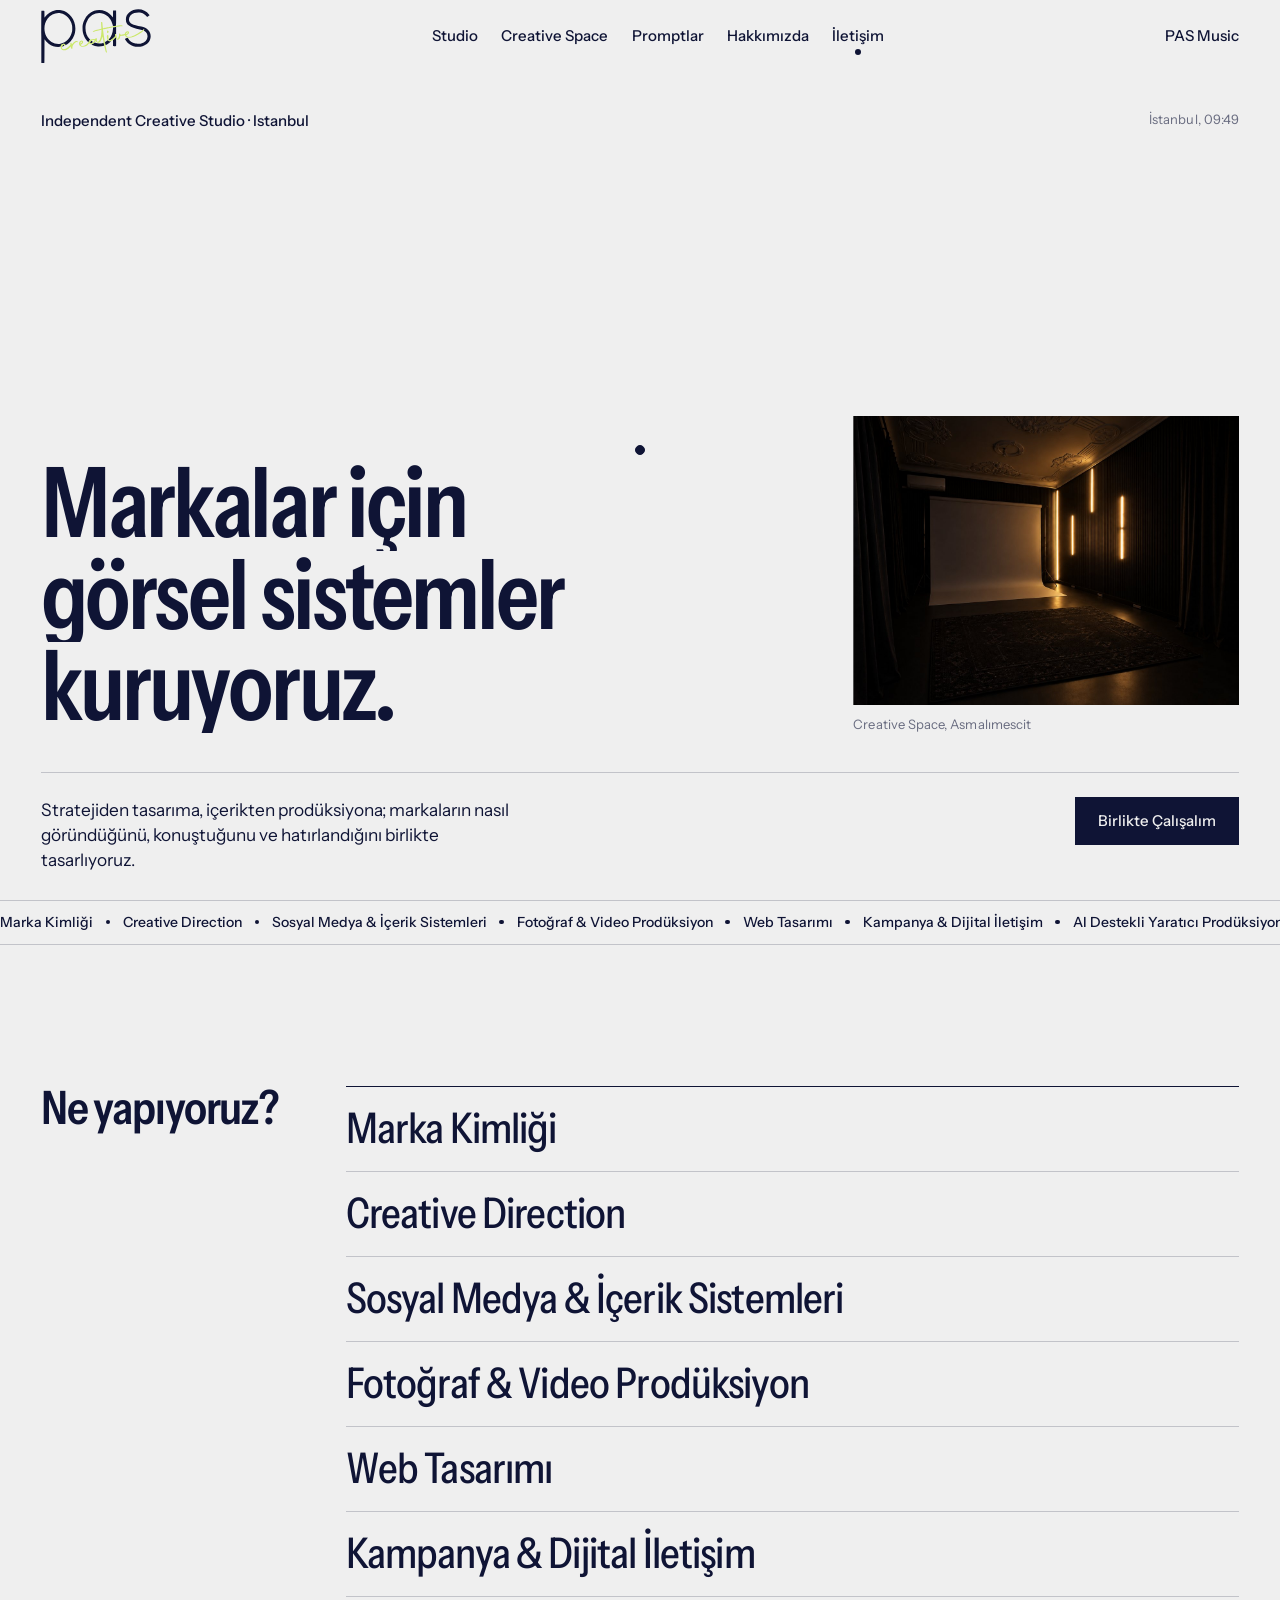
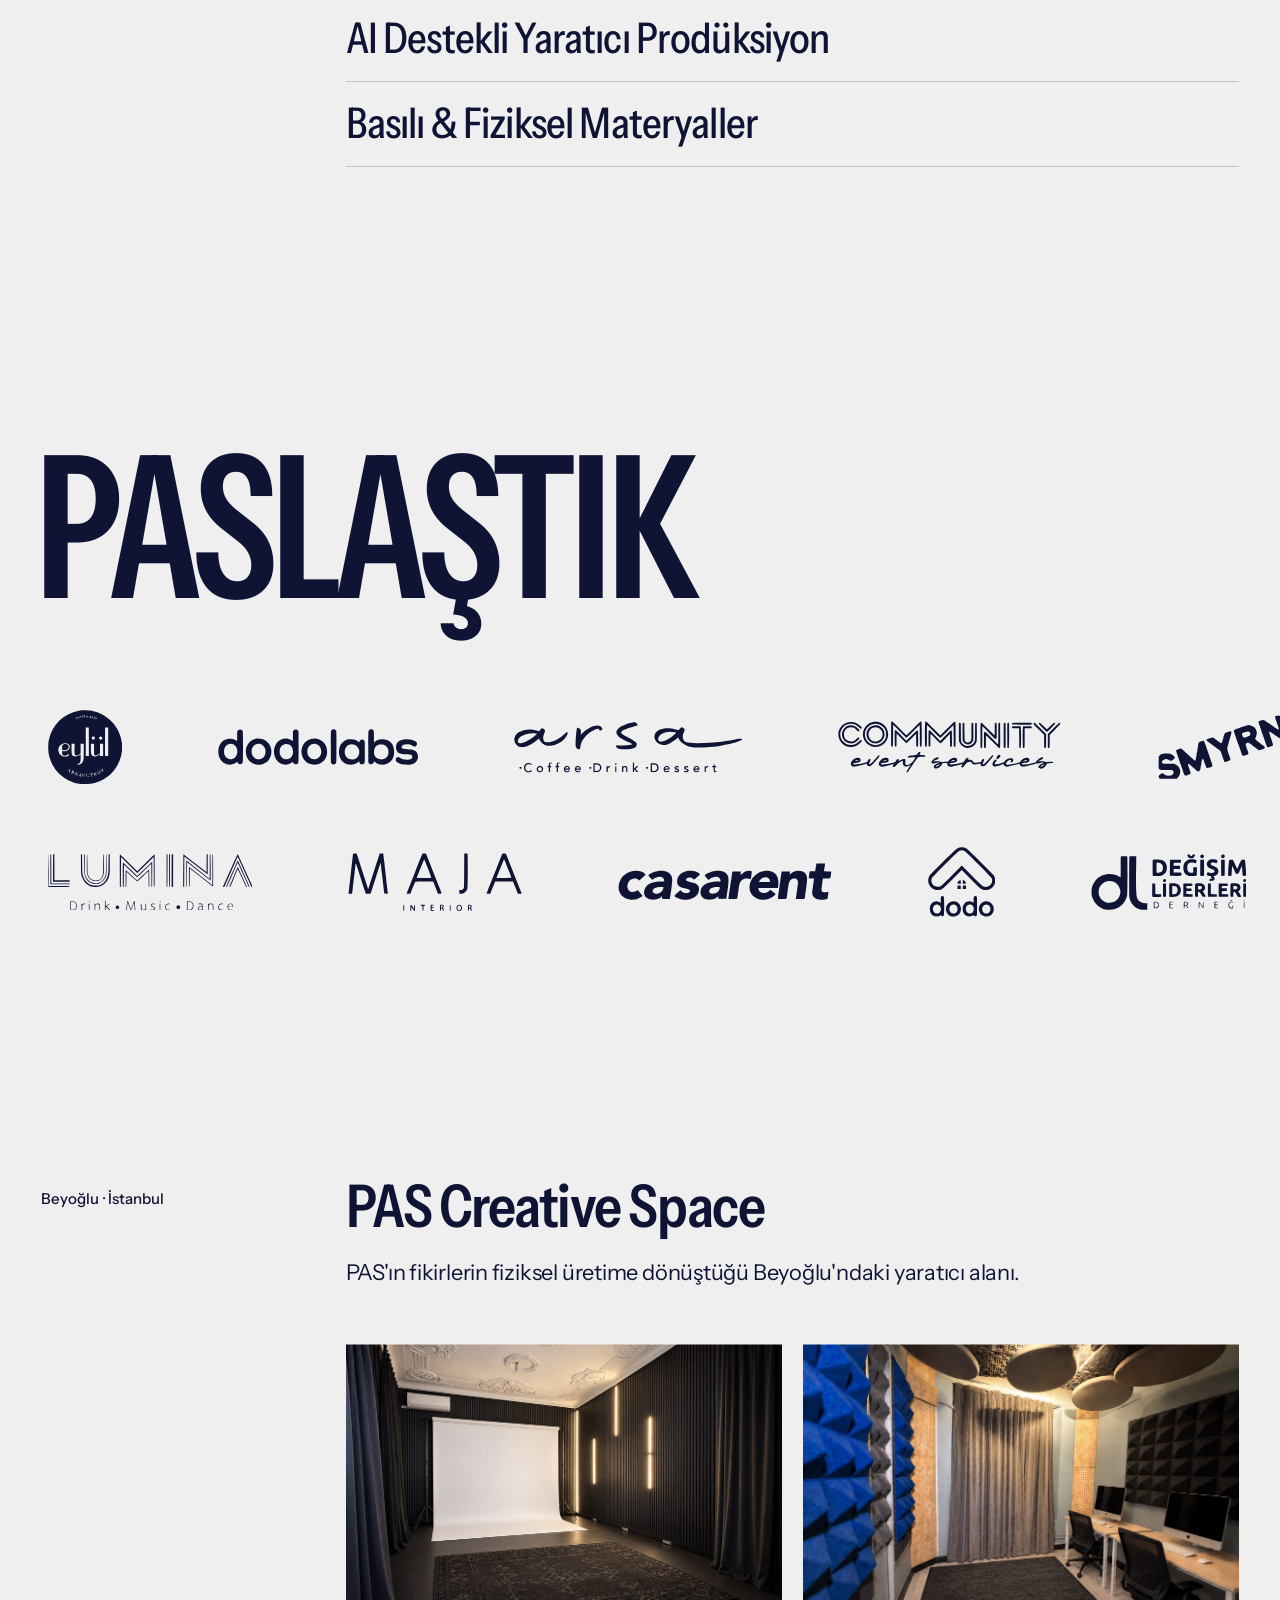
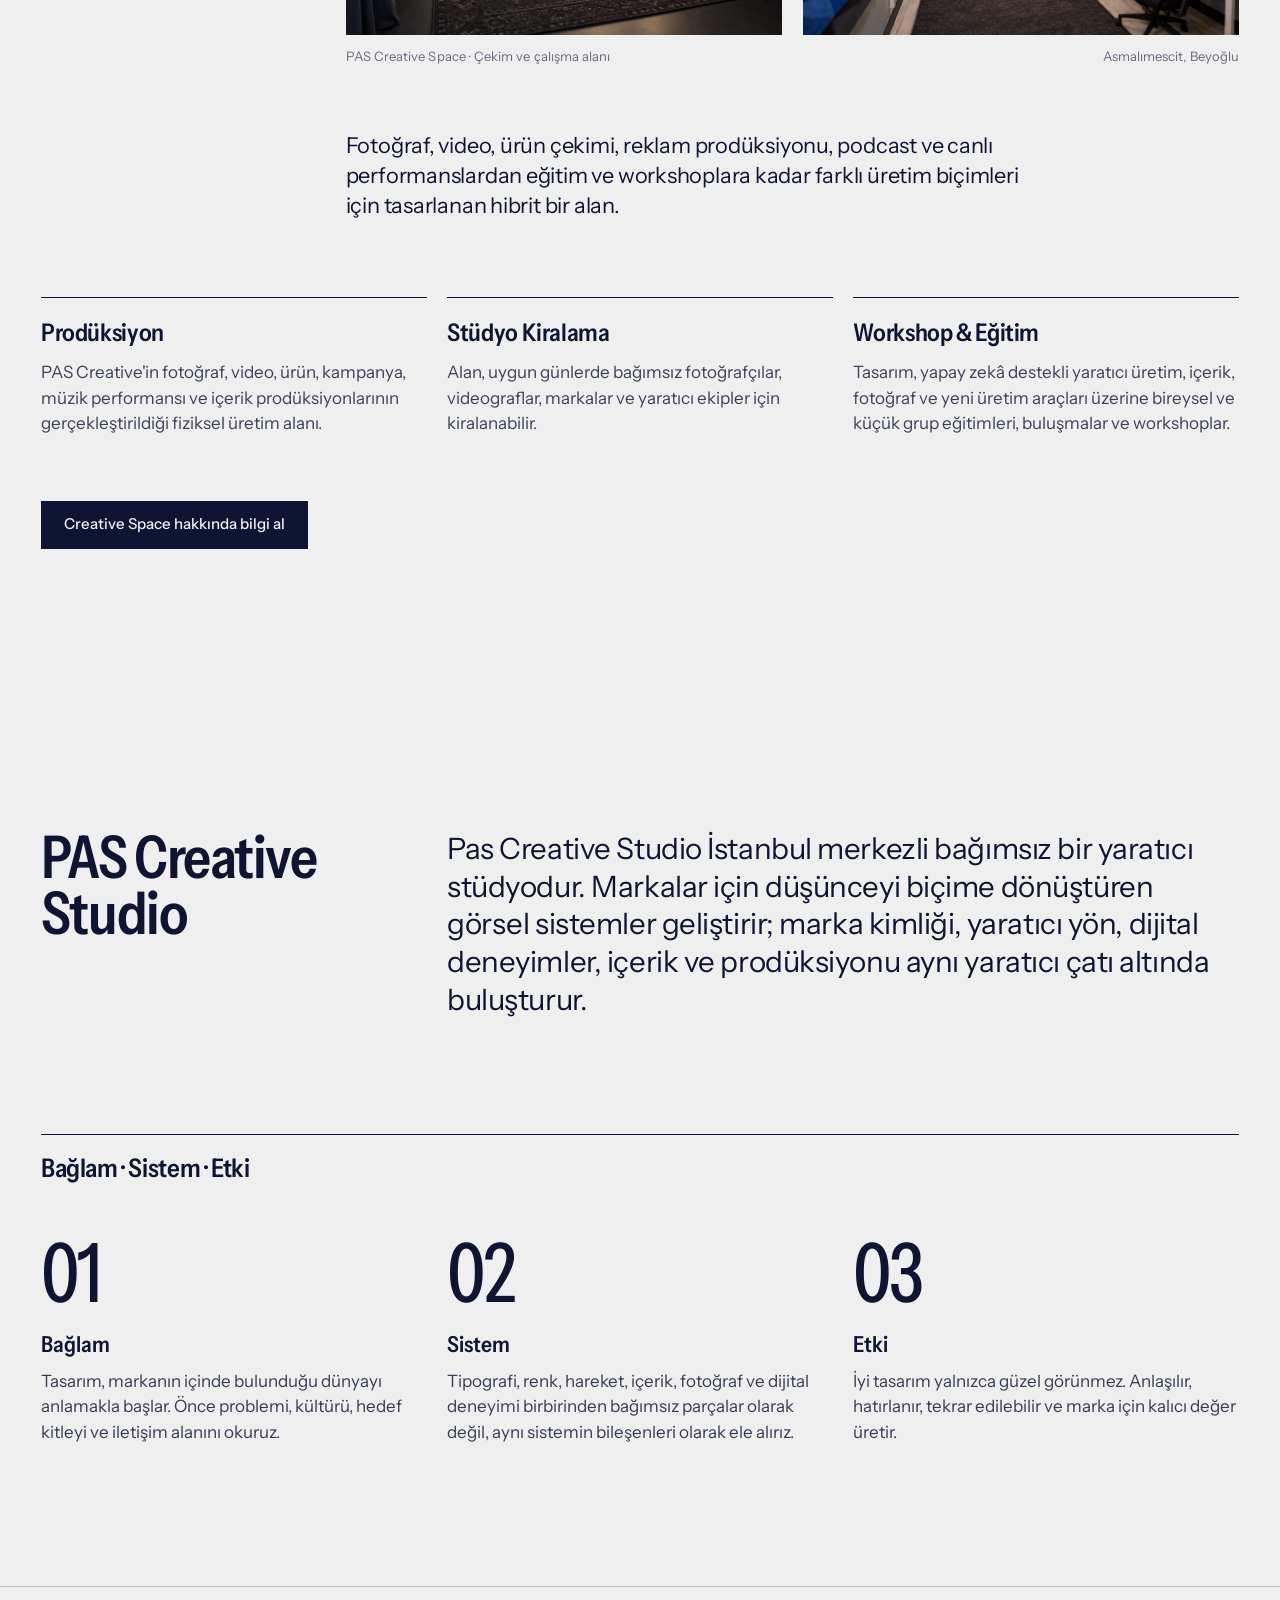
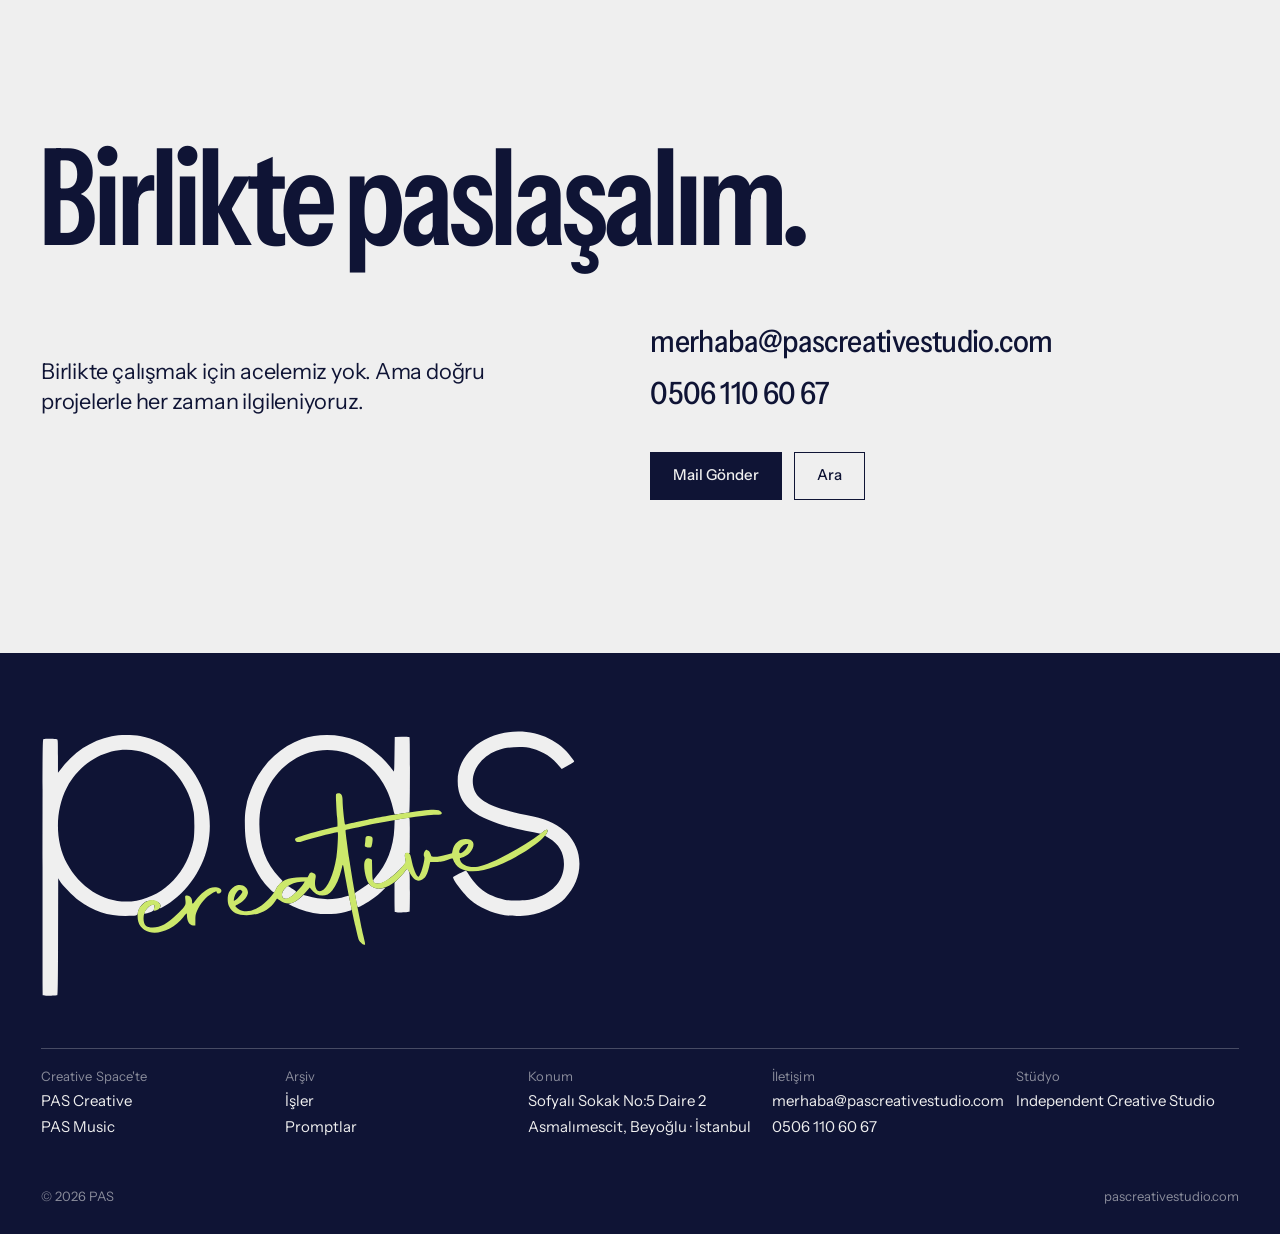
==== creative/index.html @ 27281237 "Add files via upload" ====
<!DOCTYPE html>
<html lang="tr">
<head>
<meta charset="utf-8">
<meta name="viewport" content="width=device-width, initial-scale=1, viewport-fit=cover">
<title>PAS Creative Studio — Tasarım ve Prodüksiyon | Beyoğlu</title>
<meta name="description" content="Beyoğlu, İstanbul’da bağımsız yaratıcı stüdyo. Marka kimliği, web tasarımı, sosyal medya, fotoğraf-video ve AI destekli yaratıcı prodüksiyon.">
<meta name="robots" content="index, follow, max-image-preview:large">
<link rel="canonical" href="https://pascreativestudio.com/creative/">
<meta property="og:type" content="website">
<meta property="og:site_name" content="PAS Creative Studio">
<meta property="og:locale" content="tr_TR">
<meta property="og:title" content="PAS Creative Studio — Tasarım ve Prodüksiyon | Beyoğlu">
<meta property="og:description" content="Beyoğlu, İstanbul’da bağımsız yaratıcı stüdyo. Marka kimliği, web tasarımı, sosyal medya, fotoğraf-video ve AI destekli yaratıcı prodüksiyon.">
<meta property="og:url" content="https://pascreativestudio.com/creative/">
<meta property="og:image" content="https://pascreativestudio.com/assets/link-preview.jpg">
<meta property="og:image:width" content="1200">
<meta property="og:image:height" content="630">
<meta name="twitter:card" content="summary_large_image">
<meta name="twitter:title" content="PAS Creative Studio — Tasarım ve Prodüksiyon | Beyoğlu">
<meta name="twitter:description" content="Beyoğlu, İstanbul’da bağımsız yaratıcı stüdyo. Marka kimliği, web tasarımı, sosyal medya, fotoğraf-video ve AI destekli yaratıcı prodüksiyon.">
<meta name="twitter:image" content="https://pascreativestudio.com/assets/link-preview.jpg">
<meta name="theme-color" content="#efefef">

<link rel="preconnect" href="https://fonts.googleapis.com">
<link rel="preconnect" href="https://fonts.gstatic.com" crossorigin>

<link href="https://fonts.googleapis.com/css2?family=Instrument+Sans:ital,wdth,wght@0,75..100,400..700;1,75..100,400..700&display=swap" rel="stylesheet">
<style>
/* Static SEO pages: existing visual tokens and components */
.seo-breadcrumb{display:flex;gap:.65em;flex-wrap:wrap;font-size:13px;margin-bottom:28px;opacity:.72}
.seo-detail{padding-block:clamp(48px,7vw,100px)}
.seo-detail h1{font-size:clamp(38px,6vw,88px);line-height:1.03;letter-spacing:-.035em;max-width:18ch;font-weight:600}
.seo-detail .lead{max-width:64ch;margin-top:28px}
.seo-copy{max-width:850px;margin:44px 0}.seo-copy h2{font-size:clamp(25px,3vw,40px);line-height:1.15;margin:34px 0 16px}.seo-copy p{margin:14px 0}
.seo-links{display:flex;gap:16px;flex-wrap:wrap;margin-top:30px}.seo-links a{text-decoration:underline;text-underline-offset:5px}
.seo-photo{width:100%;max-height:640px;object-fit:cover;margin:36px 0}
.seo-faq details{border-bottom:1px solid var(--rule);padding:18px 0}.seo-faq summary{cursor:pointer;font-weight:500}
.seo-services a{display:block}.seo-detail address{font-style:normal;margin:20px 0}

:root{
  --bg:#efefef; --ink:#0f1435; --lime:#cce86b; --pink:#f2c4cd;
  --grey:#dcdcdc; --rule:rgba(15,20,53,.2); --muted:rgba(15,20,53,.6);
  --wine:#33000d; --gold:#c6b14b; --ivory:#f3ede3;
  --m:clamp(16px,3.2vw,44px); --gut:clamp(12px,1.6vw,24px);
  --ease:cubic-bezier(.7,0,.2,1); --ease-out:cubic-bezier(.2,.7,.1,1);
  --f:"Instrument Sans","Helvetica Neue",Helvetica,Arial,sans-serif;
  --head:72px;
}
*,*::before,*::after{box-sizing:border-box}
html{-webkit-text-size-adjust:100%;text-size-adjust:100%}
body{margin:0;background:var(--bg);color:var(--ink);font-family:var(--f);font-size:17px;line-height:1.5;
  font-feature-settings:"ss01","tnum" 0;-webkit-font-smoothing:antialiased;overflow-x:hidden}
img{display:block;max-width:100%}
a{color:inherit;text-decoration:none}
button{font:inherit;color:inherit;background:none;border:0;padding:0;cursor:pointer}
h1,h2,h3,p,ul,ol,figure{margin:0;padding:0}
ul,ol{list-style:none}
[hidden]{display:none!important}
:focus-visible{outline:2px solid var(--ink);outline-offset:3px}
.on-ink :focus-visible,.foot :focus-visible{outline-color:var(--lime)}
.music :focus-visible{outline-color:var(--gold)}
.sr{position:absolute!important;width:1px;height:1px;overflow:hidden;clip:rect(0 0 0 0);white-space:nowrap}
.tnum{font-variant-numeric:tabular-nums}

/* type */
.wordmark{font-weight:700;font-stretch:88%;letter-spacing:-.035em;line-height:1}
.meta{font-size:13px;line-height:1.4;color:var(--muted);letter-spacing:.005em}
.h2{font-size:clamp(34px,4.6vw,68px);font-weight:600;font-stretch:84%;letter-spacing:-.025em;line-height:.95}
.lead{font-size:clamp(19px,1.7vw,24px);line-height:1.38;letter-spacing:-.01em;max-width:34em}
.btn{display:inline-flex;align-items:center;gap:.6em;min-height:48px;padding:0 22px;border:1px solid var(--ink);
  font-size:15px;font-weight:500;transition:background .35s var(--ease-out),color .35s var(--ease-out)}
.btn:hover{background:var(--ink);color:var(--bg)}
.btn--solid{background:var(--ink);color:var(--bg)}
.btn--solid:hover{background:var(--lime);color:var(--ink);border-color:var(--lime)}
.link{background:linear-gradient(currentColor,currentColor) 0 100%/0 1px no-repeat;transition:background-size .45s var(--ease-out)}
.link:hover{background-size:100% 1px}
.dot{display:inline-block;width:.34em;height:.34em;border-radius:50%;background:currentColor;vertical-align:.18em;margin:0 .9em}

.wrap{padding-inline:var(--m)}
.g{display:grid;grid-template-columns:repeat(12,minmax(0,1fr));column-gap:var(--gut)}

/* cursor */
#cursor{position:fixed;left:0;top:0;width:10px;height:10px;margin:-5px 0 0 -5px;border-radius:50%;color:var(--ink);background:currentColor;border:1.5px solid currentColor;
  pointer-events:none;z-index:300;transition:width .3s var(--ease-out),height .3s var(--ease-out),margin .3s var(--ease-out),opacity .3s,background-color .3s,color .3s;opacity:0}
#cursor.is-light{color:var(--lime)}
#cursor.is-gold{color:var(--gold)}
html.has-cursor, html.has-cursor a, html.has-cursor button{cursor:none}
html.has-cursor #cursor{opacity:1}
#cursor.is-big{width:52px;height:52px;margin:-26px 0 0 -26px;background:transparent}

/* wipe */
#wipe{position:fixed;inset:0;z-index:200;pointer-events:none;clip-path:inset(100% 0 0 0);display:grid;place-items:center;background:var(--ink);color:var(--bg)}
#wipe span{font-size:clamp(48px,9vw,140px)}

/* ============ ENTRY ============ */
#v-entry{display:none}
html.at-entry #v-entry{display:flex}
html.at-entry body{overflow:hidden}
.entry{position:fixed;inset:0;z-index:100;height:100vh;height:100svh;flex-direction:column;overflow:hidden;background:var(--bg)}
.entry-top{display:grid;grid-template-columns:1fr auto;align-items:end;padding:22px var(--m) 20px;border-bottom:1px solid var(--rule)}
.entry-top .wordmark{font-size:clamp(40px,5.4vw,84px)}
.entry-q{font-size:15px;font-weight:500;padding-bottom:.35em}
.entry-meta{justify-self:end;text-align:right;padding-bottom:.35em}
.split{flex:1;display:flex;min-height:0}
.half{position:relative;flex:1 1 0;min-width:0;overflow:hidden;display:flex;align-items:flex-end;
  transition:flex-grow .8s var(--ease),color .5s var(--ease-out)}
.half + .half{border-left:1px solid var(--rule)}
.half-bg{position:absolute;inset:0;opacity:0;transition:opacity .6s var(--ease-out)}
.half--creative .half-bg{background:
  repeating-linear-gradient(90deg,rgba(15,20,53,.12) 0 1px,transparent 1px calc(100%/6)),
  repeating-linear-gradient(0deg,rgba(15,20,53,.12) 0 1px,transparent 1px 96px),var(--lime)}
.half--music .half-bg{background:var(--wine)}
.half-inner{position:relative;padding:0 var(--m) clamp(24px,4vh,48px);display:grid;gap:14px;width:100%}
.half-label{font-size:clamp(46px,8.6vw,156px);font-weight:600;font-stretch:75%;letter-spacing:-.03em;line-height:.86;
  transition:font-stretch .8s var(--ease),letter-spacing .8s var(--ease),transform .8s var(--ease);transform-origin:0 100%;white-space:nowrap}
.half-label small{display:block;font-size:.42em;font-weight:700;font-stretch:88%;letter-spacing:-.03em;margin-bottom:.12em}
.half-desc{font-size:15px}
.half-act{display:inline-flex;align-items:center;gap:10px;font-size:15px;font-weight:500;margin-top:6px}
.half-act i{display:inline-block;width:28px;height:1px;background:currentColor;transition:width .6s var(--ease)}
.split[data-hover="creative"] .half--creative,.split[data-hover="music"] .half--music{flex-grow:1.45}
.split[data-hover] .half .half-bg{opacity:0}
.split[data-hover="creative"] .half--creative .half-bg,.split[data-hover="music"] .half--music .half-bg{opacity:1}
.split[data-hover="music"] .half--music{color:var(--ivory)}
.split[data-hover="creative"] .half--creative .half-label,.split[data-hover="music"] .half--music .half-label{font-stretch:100%;letter-spacing:-.04em}
.split[data-hover="creative"] .half--music,.split[data-hover="music"] .half--creative{color:rgba(15,20,53,.4)}
.split[data-hover="creative"] .half--music .half-label,.split[data-hover="music"] .half--creative .half-label{transform:scale(.78)}
.split[data-hover] .half:is(:hover,:focus-visible) .half-act i{width:64px}
.split[data-chosen="creative"] .half--creative,.split[data-chosen="music"] .half--music{flex-grow:40}
.split[data-chosen] .half-inner{opacity:0;transition:opacity .3s}
.split[data-chosen="creative"] .half--creative .half-bg,.split[data-chosen="music"] .half--music .half-bg{opacity:1}

/* sound lines (shared) */
.lines{position:absolute;left:0;right:0;bottom:0;height:72%;display:flex;justify-content:space-between;align-items:flex-end;padding:0 var(--m);pointer-events:none}
.lines b{flex:0 0 2px;height:100%;display:flex;align-items:flex-end;transition:height .9s var(--ease-out)}
.lines b i{display:block;width:100%;height:100%;transform-origin:50% 100%;
  background:linear-gradient(to top,rgba(243,237,227,0),rgba(243,237,227,.42) 30%,rgba(243,237,227,.1));
  animation:eq var(--d,2.4s) ease-in-out var(--dl,0s) infinite alternate;transform:scaleY(var(--a,.2))}
.lines b.l i{background:linear-gradient(to top,rgba(198,177,75,0),rgba(198,177,75,.95) 30%,rgba(198,177,75,.18))}
@keyframes eq{from{transform:scaleY(var(--a,.2))}to{transform:scaleY(var(--b,.6))}}

/* ============ MUSIC ============ */
.music{--m-rule:rgba(243,237,227,.16);--m-mute:rgba(243,237,227,.64);
  background:var(--wine);color:var(--ivory);position:relative;display:block}
.music .meta{color:var(--m-mute)}
.music .btn{border-color:rgba(243,237,227,.45)}
.music .btn:hover{background:var(--ivory);color:var(--wine);border-color:var(--ivory)}
.music .btn--solid{background:var(--gold);color:var(--wine);border-color:var(--gold)}
.music .btn--solid:hover{background:var(--ivory);border-color:var(--ivory)}
.m-sec{padding-inline:var(--m);padding-block:clamp(72px,9vw,140px)}
.m-sec + .m-sec{padding-top:0}
.m-lab{font-size:13px;font-weight:500;color:var(--gold);letter-spacing:.02em}
.m-h2{font-size:clamp(32px,4.4vw,64px);font-weight:600;font-stretch:84%;letter-spacing:-.025em;line-height:.98}

/* music header */
.m-head{position:sticky;top:0;z-index:40;display:flex;align-items:center;justify-content:space-between;gap:20px;
  padding:16px var(--m);background:var(--wine);border-bottom:1px solid var(--m-rule)}
.m-brand{display:flex;align-items:baseline;gap:10px}
.m-brand .wordmark{font-size:28px}
.m-brand span{font-size:13px;color:var(--gold)}
.m-nav{display:flex;align-items:center;gap:clamp(14px,1.8vw,28px);font-size:15px;font-weight:500;flex-wrap:wrap;justify-content:flex-end}
.m-nav .sep{width:1px;height:16px;background:var(--m-rule)}

/* hero */
.m-hero{position:relative;min-height:calc(100svh - 61px);display:flex;flex-direction:column;justify-content:flex-end;
  overflow:hidden;padding:clamp(48px,9vw,120px) var(--m) clamp(36px,5vh,60px)}
.m-hero > *:not(.lines){position:relative;z-index:2}
.m-hero .lines{height:70%;z-index:1;opacity:.85;
  -webkit-mask-image:linear-gradient(to top,#000 0 34%,rgba(0,0,0,.45) 62%,transparent 92%);
  mask-image:linear-gradient(to top,#000 0 34%,rgba(0,0,0,.45) 62%,transparent 92%)}
.m-hero-top{display:flex;justify-content:space-between;gap:20px;margin-bottom:auto}
.m-hero h1{font-size:clamp(50px,9.4vw,168px);font-weight:600;font-stretch:76%;letter-spacing:-.035em;line-height:.86;
  margin-block:clamp(28px,6vh,72px) 22px}
.m-hero h1 em{font-style:normal;display:block}
.m-hero .lead{max-width:24em}
.m-hero-act{display:flex;flex-wrap:wrap;gap:12px;margin-top:clamp(24px,3vw,36px)}

/* intro */
.m-intro{display:grid;grid-template-columns:repeat(12,minmax(0,1fr));column-gap:var(--gut);row-gap:20px;align-items:start}
.m-intro .m-h2{grid-column:1/5}
.m-intro p{grid-column:5/12;font-size:clamp(19px,1.8vw,26px);line-height:1.36;letter-spacing:-.012em}

/* services */
.m-svc-head{display:flex;justify-content:space-between;align-items:baseline;gap:20px;
  border-bottom:1px solid var(--gold);padding-bottom:14px}
.m-svc{margin-top:4px}
.m-svc li{border-bottom:1px solid var(--m-rule);position:relative;overflow:hidden}
.m-svc li span{display:block;padding:clamp(12px,1.4vw,20px) 0;font-size:clamp(24px,3.1vw,46px);font-weight:500;
  font-stretch:84%;letter-spacing:-.02em;line-height:1.08;transition:transform .55s var(--ease),color .3s}
.m-svc li::before{content:"";position:absolute;inset:0;background:var(--gold);transform:scaleX(0);transform-origin:0 50%;
  transition:transform .55s var(--ease)}
.m-svc li:hover::before{transform:scaleX(1)}
.m-svc li:hover span{transform:translateX(clamp(12px,2vw,30px));color:var(--wine)}
.m-svc-note{margin-top:26px;max-width:40em;color:var(--m-mute)}

/* studio image */
.m-fig{margin:0;padding-inline:var(--m)}
.m-fig img{width:100%;aspect-ratio:16/7;object-fit:cover;object-position:50% 52%}
.m-fig figcaption{display:flex;justify-content:space-between;gap:20px;margin-top:12px}

/* equipment */
.m-eq-head{display:grid;grid-template-columns:repeat(12,minmax(0,1fr));column-gap:var(--gut);row-gap:14px;
  align-items:end;margin-bottom:clamp(32px,4vw,56px)}
.m-eq-head .m-h2{grid-column:1/7}
.m-eq-head p{grid-column:8/13;color:var(--m-mute)}
.m-eq{column-count:3;column-gap:clamp(26px,3vw,48px)}
.m-eq > div{display:inline-block;width:100%;break-inside:avoid;-webkit-column-break-inside:avoid;
  border-top:1px solid var(--gold);padding-top:12px;margin-bottom:clamp(28px,3.2vw,48px)}
.m-eq h3{font-size:13px;font-weight:600;color:var(--gold);letter-spacing:.08em;margin-bottom:6px}
.m-eq li{padding:8px 0;border-bottom:1px solid var(--m-rule);font-size:16px;line-height:1.3}
.m-eq li:last-child{border-bottom:0}
.m-eq li.sub{padding-left:16px;font-size:15px;color:var(--m-mute)}

/* contact */
.m-ct{border-top:1px solid var(--m-rule)}
.m-ct h2{font-size:clamp(38px,6.6vw,110px);font-weight:600;font-stretch:76%;letter-spacing:-.04em;line-height:.9;max-width:14em}
.m-ct-grid{display:grid;grid-template-columns:repeat(12,minmax(0,1fr));column-gap:var(--gut);row-gap:28px;
  margin-top:clamp(36px,4.5vw,64px);align-items:start}
.m-ct-lines{grid-column:1/7;display:grid;gap:8px;justify-items:start}
.m-ct-lines a{font-size:clamp(20px,2.2vw,32px);font-weight:500;font-stretch:88%;letter-spacing:-.02em}
.m-ct-side{grid-column:8/13;display:grid;gap:10px;justify-items:start}
.m-ct-side address{font-style:normal;line-height:1.5}
.m-ct-side .m-ct-act{margin-top:16px}
.m-ct-act{display:flex;flex-wrap:wrap;gap:12px}

/* music footer */
.m-foot{padding:clamp(40px,5vw,72px) var(--m) 26px;border-top:1px solid var(--m-rule)}
.m-foot .wordmark{font-size:clamp(80px,18vw,320px);letter-spacing:-.05em;line-height:.8;margin-left:-.04em}
.m-foot .wordmark b{font-weight:inherit;color:var(--gold)}
.m-foot-grid{display:grid;grid-template-columns:repeat(4,minmax(0,1fr));gap:var(--gut);row-gap:26px;
  margin-top:clamp(32px,4vw,56px);border-top:1px solid var(--m-rule);padding-top:18px;font-size:15px}
.m-foot-grid > div{display:grid;gap:4px;justify-items:start;align-content:start}
.m-foot-bottom{margin-top:44px;display:flex;justify-content:space-between;gap:20px;font-size:13px;color:var(--m-mute)}

/* ============ CREATIVE ============ */
.head{position:fixed;top:0;left:0;right:0;z-index:50;height:var(--head);display:flex;align-items:center;justify-content:space-between;
  padding:0 var(--m);background:var(--bg);transition:box-shadow .3s}
.head.is-scrolled{box-shadow:0 1px 0 var(--rule)}
.head-brand{display:flex;align-items:center}
.brand-logo{display:block;width:clamp(92px,8.6vw,110px);height:auto}
.mnav .brand-logo,.foot .brand-logo{--l1:#efefef}
.nav{display:flex;gap:clamp(14px,1.8vw,30px);font-size:15px;font-weight:500}
.nav a{position:relative;padding:6px 0}
.nav a::after{content:"";position:absolute;left:50%;bottom:-2px;width:6px;height:6px;margin-left:-3px;border-radius:50%;background:var(--ink);transform:scale(0);transition:transform .35s var(--ease-out)}
.nav a.is-active::after{transform:scale(1)}
.head-side{display:flex;align-items:center;gap:22px;font-size:15px;font-weight:500}
.menu-btn{display:none;min-height:44px;padding:0 4px;font-size:15px;font-weight:500}
.mnav{position:fixed;inset:0;z-index:60;background:var(--ink);color:var(--bg);padding:18px var(--m) 32px;display:flex;flex-direction:column}
.mnav-top{display:flex;justify-content:space-between;align-items:center;min-height:44px}
.mnav ul{margin-top:auto;display:grid;gap:4px}
.mnav ul a{display:block;font-size:clamp(38px,11vw,64px);font-weight:600;font-stretch:80%;letter-spacing:-.03em;line-height:1.05;padding:4px 0}
.mnav .meta{color:rgba(239,239,239,.6);margin-top:28px}

section{scroll-margin-top:var(--head)}
.sec{padding-block:clamp(88px,11vw,176px)}
.sec-head{align-items:end;margin-bottom:clamp(40px,5vw,80px)}

/* hero */
.hero{min-height:100vh;min-height:100svh;padding-top:calc(var(--head) + clamp(20px,3vw,44px));display:flex;flex-direction:column}
.hero-top{align-items:start}
.hero-top .eyebrow{grid-column:1/7;font-size:15px;font-weight:500}
.hero-top .clock-wrap{grid-column:9/13;justify-self:end;text-align:right}
.hero-mid{flex:1;align-items:end;padding-block:clamp(40px,6vw,80px) clamp(28px,3vw,44px)}
.hero h1{grid-column:1/9;font-size:clamp(46px,7.6vw,138px);font-weight:600;font-stretch:78%;letter-spacing:-.03em;line-height:.9}
.h-line{display:block;overflow:hidden;padding-bottom:.04em}
.h-line > span{display:block;transform:translateY(105%);transition:transform 1.1s var(--ease-out)}
.hero.is-in .h-line > span{transform:none}
.hero.is-in .h-line:nth-child(2) > span{transition-delay:.09s}
.hero.is-in .h-line:nth-child(3) > span{transition-delay:.18s}
.hero-fig{grid-column:9/13;align-self:end}
.hero-fig .frame{overflow:hidden;clip-path:inset(0 0 100% 0);transition:clip-path 1.2s var(--ease) .3s}
.hero.is-in .hero-fig .frame{clip-path:inset(0)}
.hero-fig img{width:100%;height:auto;display:block}
.hero-fig img,.cs-grid img{pointer-events:none;-webkit-user-drag:none;user-select:none}
.hero-fig figcaption{margin-top:10px}
.hero-bottom{border-top:1px solid var(--rule);padding-block:24px 28px;align-items:start;row-gap:24px}
.hero-bottom p{grid-column:1/6;font-size:clamp(17px,1.35vw,20px);line-height:1.45;max-width:32em}
.hero-cta{grid-column:8/13;justify-self:end;display:flex;gap:12px;flex-wrap:wrap}
.ticker{border-top:1px solid var(--rule);border-bottom:1px solid var(--rule);overflow:hidden;white-space:nowrap;font-size:14px;font-weight:500;padding:11px 0}
.ticker-track{display:inline-flex;animation:tick 60s linear infinite}
.ticker-track span{padding-right:0}
@keyframes tick{to{transform:translateX(-50%)}}

/* studio / services */
.svc-list{grid-column:4/13;border-top:1px solid var(--ink)}
.svc-list li{position:relative;border-bottom:1px solid var(--rule);overflow:hidden}
.svc-list li span{position:relative;display:block;padding:clamp(14px,1.5vw,22px) 0;font-size:clamp(26px,3.3vw,50px);font-weight:500;font-stretch:84%;letter-spacing:-.02em;line-height:1.08;
  transition:transform .6s var(--ease)}
.svc-list li::before{content:"";position:absolute;inset:0;background:var(--lime);transform:scaleX(0);transform-origin:0 50%;transition:transform .6s var(--ease)}
.svc-list li:hover::before{transform:scaleX(1)}
.svc-list li:hover span{transform:translateX(clamp(12px,2vw,32px))}
.svc-aside{grid-column:1/4}
.svc-aside .h2{margin-bottom:18px;font-size:clamp(34px,3.6vw,56px);padding-right:1em}

/* works */
.works-grid{row-gap:clamp(56px,7vw,120px);align-items:start}
.work{cursor:pointer;display:block;text-align:left;width:100%}
.work-tile{position:relative;overflow:hidden;background:var(--grey)}
.work-tile .ph{position:absolute;inset:0;display:flex;flex-direction:column;justify-content:space-between;padding:clamp(14px,1.6vw,24px);transition:transform 1.2s var(--ease-out)}
.work-tile .ph b{font-size:clamp(34px,5.4vw,96px);font-weight:600;font-stretch:75%;letter-spacing:-.035em;line-height:.86;max-width:9ch}
.work-tile .ph em{font-style:normal;font-size:13px;align-self:flex-end;opacity:.7}
.work-tile img{width:100%;height:100%;object-fit:cover;transition:transform 1.2s var(--ease-out)}
.work:hover .work-tile .ph,.work:hover .work-tile img{transform:scale(1.03)}
.work-over{position:absolute;left:0;right:0;bottom:0;padding:clamp(14px,1.6vw,24px);background:var(--ink);color:var(--bg);font-size:15px;line-height:1.45;
  transform:translateY(101%);transition:transform .6s var(--ease)}
.work:hover .work-over,.work:focus-visible .work-over{transform:none}
.work-meta{margin-top:14px;display:flex;flex-wrap:wrap;gap:0 .45em;font-size:14px}
.work-meta b{font-weight:600}
.work-meta span{color:var(--muted)}
.t-pink{background:var(--pink)} .t-ink{background:var(--ink);color:var(--bg)} .t-lime{background:var(--lime)} .t-grey{background:var(--grey)}
.w1{grid-column:1/8}.w1 .work-tile{aspect-ratio:6/5}
.w2{grid-column:9/13;margin-top:clamp(80px,16vw,280px)}.w2 .work-tile{aspect-ratio:4/5}
.w3{grid-column:2/7}.w3 .work-tile{aspect-ratio:1/1}
.w4{grid-column:8/13;margin-top:clamp(60px,10vw,180px)}.w4 .work-tile{aspect-ratio:4/3}
.w5{grid-column:4/13}.w5 .work-tile{aspect-ratio:2/1}

/* paslastik */
.pas-sec{padding-block:clamp(88px,11vw,176px) clamp(72px,9vw,140px);overflow:hidden}
.pas-title{font-size:clamp(64px,15.5vw,280px);font-weight:600;font-stretch:75%;letter-spacing:-.045em;line-height:.8;margin-left:-.04em;padding-bottom:.1em}
.pas-sub{margin-top:18px;justify-content:space-between}
.marquee{--logo-base:clamp(34px,4.4vw,62px);margin-top:clamp(48px,6vw,96px);display:grid;gap:clamp(28px,4vw,56px)}
.m-row{overflow:hidden;padding-block:6px}
.m-track{display:flex;width:max-content;will-change:transform}
.m-group{display:flex;align-items:center;width:max-content}
.m-logo{flex:0 0 auto;padding-inline:calc(var(--logo-base)*.85);display:flex;align-items:center;color:var(--ink)}
.m-logo svg{display:block;height:calc(var(--logo-base)*var(--f));width:calc(var(--logo-base)*var(--f)*var(--ar));fill:currentColor}
.reduce .m-track{transform:none!important}

/* creative space */
.cs-head .meta{grid-column:1/4;color:var(--ink);font-size:15px;font-weight:500;align-self:start;padding-top:.6em}
.cs-head .h2{grid-column:4/13}
.cs-intro{grid-column:4/11;margin-top:22px}
.cs-figwrap{margin-top:clamp(36px,4.5vw,64px)}
.cs-fig{grid-column:4/13;clip-path:inset(0 4% 0 4%);transition:clip-path 1.2s var(--ease)}
.cs-fig.is-in{clip-path:inset(0)}
.cs-grid{display:grid;grid-template-columns:1fr 1fr;gap:var(--gut)}
.cs-grid img{width:100%;height:auto;aspect-ratio:3/2;object-fit:cover;display:block}
.cs-cap{grid-column:4/13;margin-top:12px;display:flex;justify-content:space-between;gap:20px}
.cs-desc{grid-column:4/11;margin-top:clamp(40px,5vw,72px)}
.cs-cols{margin-top:clamp(48px,6vw,88px);row-gap:36px}
.cs-cols article{grid-column:span 4;border-top:1px solid var(--ink);padding-top:16px}
.cs-cols h3{font-size:clamp(22px,1.9vw,28px);font-weight:600;font-stretch:88%;letter-spacing:-.015em;margin-bottom:10px}
.cs-cols p{max-width:30em;color:rgba(15,20,53,.8)}
.cs-cta{margin-top:clamp(40px,5vw,64px)}

/* prompts */
.pr-sec{background:#e6e6e6}
.pr-head .h2{grid-column:1/8}
.pr-head .lead{grid-column:8/13;font-size:17px;align-self:end}
.filters{display:grid;gap:14px;margin-bottom:28px}
.frow{display:flex;flex-wrap:wrap;align-items:center;gap:8px}
.frow > .meta{width:72px;flex:0 0 72px;color:var(--ink)}
.chip{min-height:38px;padding:0 14px;border:1px solid var(--rule);font-size:14px;font-weight:500;transition:background .25s,border-color .25s,color .25s}
.chip:hover{border-color:var(--ink)}
.chip[aria-pressed="true"]{background:var(--ink);color:var(--bg);border-color:var(--ink)}
.chip sup{font-size:10px;margin-left:3px;opacity:.6}
.pr-count{display:flex;justify-content:space-between;border-bottom:1px solid var(--ink);padding-bottom:10px;margin-top:8px}
.pr-list li{border-bottom:1px solid var(--rule)}
.pr-row{display:grid;grid-template-columns:78px minmax(0,1.6fr) minmax(0,.7fr) minmax(0,.7fr) auto;gap:var(--gut);align-items:center;padding:18px 0;position:relative}
.pr-row::before{content:"";position:absolute;inset:0 calc(var(--m)*-1);background:var(--lime);opacity:0;transition:opacity .25s;z-index:0}
.pr-row:hover::before{opacity:1}
.pr-row > *{position:relative;z-index:1}
.pr-open{text-align:left;display:grid;gap:4px}
.pr-open b{font-size:clamp(19px,1.6vw,23px);font-weight:600;font-stretch:90%;letter-spacing:-.01em;line-height:1.2}
.pr-open span{font-size:13px;color:var(--muted);white-space:nowrap;overflow:hidden;text-overflow:ellipsis;max-width:52ch}
.pr-id{font-size:13px;font-variant-numeric:tabular-nums;color:var(--muted)}
.pr-tool,.pr-cat{font-size:14px}
.pr-acts{display:flex;gap:6px}
.pr-acts button{min-height:38px;padding:0 12px;font-size:13px;font-weight:500;border:1px solid var(--rule);background:var(--bg);transition:background .2s,color .2s}
.pr-acts button:hover{background:var(--ink);color:var(--bg);border-color:var(--ink)}
.pr-empty{padding:40px 0;display:grid;gap:12px;justify-items:start}

/* drawer */
.scrim{position:fixed;inset:0;z-index:90;background:rgba(15,20,53,.35);opacity:0;pointer-events:none;transition:opacity .4s}
.scrim.is-open{opacity:1;pointer-events:auto}
.drawer{position:fixed;top:0;right:0;bottom:0;z-index:95;width:min(640px,100%);background:var(--bg);border-left:1px solid var(--ink);
  transform:translateX(102%);transition:transform .6s var(--ease);overflow-y:auto;overscroll-behavior:contain;visibility:hidden}
.drawer.is-open{transform:none;visibility:visible}
.dr-top{position:sticky;top:0;background:var(--bg);display:flex;justify-content:space-between;align-items:center;padding:14px var(--m);border-bottom:1px solid var(--rule);z-index:2}
.dr-body{padding:28px var(--m) 48px;display:grid;gap:28px}
.dr-body h3{font-size:clamp(30px,3vw,44px);font-weight:600;font-stretch:82%;letter-spacing:-.025em;line-height:1}
.dr-specs{display:grid;grid-template-columns:auto 1fr;gap:6px 24px;font-size:15px}
.dr-specs dt{color:var(--muted)}
.dr-specs dd{margin:0;font-weight:500}
.dr-prompt{background:var(--ink);color:var(--bg);padding:20px;font-family:ui-monospace,"SF Mono",Menlo,Consolas,monospace;font-size:14px;line-height:1.6;white-space:pre-wrap;word-break:break-word}
.dr-label{font-size:13px;color:var(--muted);margin-bottom:10px}
.dr-result{aspect-ratio:4/5;background:var(--grey);display:grid;place-items:center;text-align:center;padding:24px;scroll-margin-top:80px}
.dr-result.video{aspect-ratio:16/9}
.dr-result.flash{animation:flash 1s var(--ease-out)}
@keyframes flash{0%{box-shadow:0 0 0 0 var(--lime)}40%{box-shadow:0 0 0 8px var(--lime)}100%{box-shadow:0 0 0 0 var(--lime)}}
.dr-nav{display:flex;justify-content:space-between;border-top:1px solid var(--rule);padding-top:18px;font-size:15px;font-weight:500}

/* case overlay */
.case{position:fixed;inset:0;z-index:95;background:var(--bg);overflow-y:auto;overscroll-behavior:contain;visibility:hidden;clip-path:inset(100% 0 0 0);transition:clip-path .8s var(--ease),visibility 0s .8s}
.case.is-open{clip-path:inset(0);visibility:visible;transition:clip-path .8s var(--ease),visibility 0s}
.case-top{position:sticky;top:0;background:var(--bg);display:flex;justify-content:space-between;align-items:center;height:var(--head);padding:0 var(--m);border-bottom:1px solid var(--rule);z-index:2}
.case-body{padding:clamp(40px,6vw,96px) var(--m) clamp(64px,8vw,120px)}
.case-title{grid-column:1/10;font-size:clamp(52px,9vw,168px);font-weight:600;font-stretch:75%;letter-spacing:-.04em;line-height:.86}
.case-specs{grid-column:1/-1;margin-top:36px;border-top:1px solid var(--ink);display:grid;grid-template-columns:repeat(3,minmax(0,1fr));gap:var(--gut)}
.case-specs div{padding-top:12px}
.case-specs dt{font-size:13px;color:var(--muted)} .case-specs dd{margin:4px 0 0;font-weight:500}
.case-text{grid-column:4/11;margin-top:clamp(40px,5vw,72px)}
.case-imgs{margin-top:clamp(48px,6vw,88px);row-gap:var(--gut)}
.case-imgs .ph{background:var(--grey);display:grid;place-items:center;color:var(--muted);font-size:14px}
.case-imgs .a{grid-column:1/-1;aspect-ratio:16/8}
.case-imgs .b{grid-column:1/6;aspect-ratio:4/5}
.case-imgs .c{grid-column:7/13;aspect-ratio:1/1;margin-top:18%}
.case-next{margin-top:clamp(56px,7vw,110px);border-top:1px solid var(--ink);padding-top:18px;display:flex;justify-content:space-between;align-items:baseline;width:100%;text-align:left}
.case-next b{font-size:clamp(28px,4vw,60px);font-weight:600;font-stretch:80%;letter-spacing:-.03em}

/* about */
.ab-top .h2{grid-column:1/5}
.ab-top p{grid-column:5/13;font-size:clamp(22px,2.3vw,34px);line-height:1.28;letter-spacing:-.015em;max-width:26em}
.phil{margin-top:clamp(72px,9vw,140px)}
.phil-title{grid-column:1/-1;border-top:1px solid var(--ink);padding-top:14px;margin-bottom:clamp(36px,4vw,56px);display:flex;justify-content:space-between;align-items:baseline;gap:20px}
.phil-title h3{font-size:clamp(22px,2vw,30px);font-weight:600;font-stretch:88%;letter-spacing:-.015em}
.phil article{grid-column:span 4}
.phil-n{font-size:clamp(56px,6.4vw,112px);font-weight:500;font-stretch:75%;letter-spacing:-.04em;line-height:.85;font-variant-numeric:tabular-nums}
.phil h4{margin:18px 0 8px;font-size:22px;font-weight:600;font-stretch:88%}
.phil p{max-width:28em;color:rgba(15,20,53,.82)}

/* contact */
.ct{padding-block:clamp(96px,12vw,200px)}
.ct h2{font-size:clamp(52px,10.5vw,196px);font-weight:600;font-stretch:75%;letter-spacing:-.045em;line-height:.84;margin-left:-.03em}
.ct-body{margin-top:clamp(40px,5vw,72px);align-items:end;row-gap:36px}
.ct-body .lead{grid-column:1/6}
.ct-lines{grid-column:7/13;display:grid;gap:6px}
.ct-lines a{font-size:clamp(22px,2.4vw,36px);font-weight:500;font-stretch:88%;letter-spacing:-.02em;justify-self:start}
.ct-cta{grid-column:7/13;display:flex;gap:12px;flex-wrap:wrap}

/* footer */
.foot{background:var(--ink);color:var(--bg);padding:clamp(48px,6vw,88px) var(--m) 28px}
.foot .brand-logo{width:clamp(230px,44vw,540px)}
.foot-grid{margin-top:clamp(36px,4vw,64px);border-top:1px solid rgba(239,239,239,.25);padding-top:18px;row-gap:28px;font-size:15px}
.foot-grid{grid-template-columns:repeat(5,minmax(0,1fr))}
.foot-grid > div{grid-column:auto;display:grid;gap:4px;align-content:start}
.foot .meta{color:rgba(239,239,239,.55)}
.foot-bottom{margin-top:48px;display:flex;justify-content:space-between;gap:20px;color:rgba(239,239,239,.55);font-size:13px}

/* ============ RESPONSIVE ============ */
@media (max-width:1080px){
  .nav{display:none}
  .menu-btn{display:inline-flex;align-items:center}
  .head-side .to-music{display:none}
}
@media (max-width:820px){
  body{font-size:16px}
  .entry-top{grid-template-columns:1fr auto;row-gap:6px}
  .entry-top .wordmark{grid-column:1;grid-row:1}
  .entry-q{grid-column:1/-1;grid-row:2;padding:0}
  .entry-meta{grid-column:2;grid-row:1}
  .split{flex-direction:column}
  .half + .half{border-left:0;border-top:1px solid var(--rule)}
  .half-label{font-size:clamp(46px,15vw,88px);font-stretch:82%}
  .half--music .half-bg,.half--creative .half-bg{opacity:1}
  .half--creative .half-bg{background:repeating-linear-gradient(90deg,rgba(15,20,53,.08) 0 1px,transparent 1px calc(100%/6)),var(--bg)}
  .half--music{color:var(--ivory)}
  .split[data-hover] .half{color:inherit}
  .split[data-hover="creative"] .half--creative,.split[data-hover="music"] .half--music{flex-grow:1}
  .split[data-hover="music"] .half--creative .half-bg,.split[data-hover="creative"] .half--music .half-bg{opacity:1}
  .split[data-hover="creative"] .half--music{color:var(--ivory)}
  .split[data-chosen="creative"] .half--creative,.split[data-chosen="music"] .half--music{flex-grow:40}

  .m-head{flex-direction:column;align-items:flex-start;gap:10px;position:static}
  .m-nav{justify-content:flex-start;gap:14px;font-size:14px}
  .m-nav .sep{display:none}
  .m-hero{min-height:82svh}
  .m-hero .lines{height:52%}
  .m-hero-top{flex-direction:column;gap:6px}
  .m-intro .m-h2,.m-intro p{grid-column:1/-1}
  .m-eq-head .m-h2,.m-eq-head p{grid-column:1/-1}
  .m-eq{column-count:1}
  .m-fig img{aspect-ratio:4/3}
  .m-fig figcaption{flex-direction:column;gap:4px}
  .m-ct-lines,.m-ct-side{grid-column:1/-1}
  .m-foot-grid{grid-template-columns:1fr 1fr}
  .m-foot-bottom{flex-direction:column}

  .g{grid-template-columns:repeat(6,minmax(0,1fr))}
  .hero-top .eyebrow{grid-column:1/-1}
  .hero-top .clock-wrap{grid-column:1/-1;justify-self:start;text-align:left;margin-top:6px}
  .hero h1{grid-column:1/-1;font-size:clamp(46px,13.4vw,92px)}
  .hero-mid{row-gap:28px;align-content:end}
  .hero-fig{grid-column:3/-1;grid-row:1}
  .hero-bottom p,.hero-cta{grid-column:1/-1;justify-self:start}
  .svc-aside,.svc-list{grid-column:1/-1}
  .svc-aside{margin-bottom:28px}
  .w1,.w2,.w3,.w4,.w5{grid-column:1/-1;margin-top:0}
  .w2{grid-column:2/-1}.w3{grid-column:1/6}.w4{grid-column:1/-1}.w5{grid-column:2/-1}
  .w1 .work-tile{aspect-ratio:4/5}.w5 .work-tile{aspect-ratio:4/3}
  .work-over{display:none}
  .sec-head > *{grid-column:1/-1!important;justify-self:start!important}
  .sec-head > .meta{margin-top:10px}
  .cs-head .meta,.cs-head .h2,.cs-intro,.cs-desc{grid-column:1/-1}
  .cs-fig,.cs-cap{grid-column:1/-1}
  .cs-grid{grid-template-columns:1fr}
  .cs-grid img{aspect-ratio:4/3}
  .cs-cap{flex-direction:column;gap:4px}
  .cs-cols article{grid-column:1/-1}
  .pr-head .h2,.pr-head .lead{grid-column:1/-1}
  .pr-head .lead{margin-top:16px}
  .frow{flex-wrap:nowrap;overflow-x:auto;margin-inline:calc(var(--m)*-1);padding-inline:var(--m);scrollbar-width:none}
  .frow::-webkit-scrollbar{display:none}
  .chip{flex:0 0 auto}
  .frow > .meta{flex:0 0 58px;width:58px}
  .pr-row{grid-template-columns:1fr auto;gap:10px 16px;padding:18px 0}
  .pr-id{grid-column:1;grid-row:1}
  .pr-open{grid-column:1/-1;grid-row:2}
  .pr-open span{max-width:none;white-space:normal;display:-webkit-box;-webkit-line-clamp:2;-webkit-box-orient:vertical}
  .pr-tool{grid-column:2;grid-row:1;justify-self:end;font-size:13px}
  .pr-cat{display:none}
  .pr-acts{grid-column:1/-1;grid-row:3}
  .pr-acts button{min-height:44px;flex:1}
  .case-title,.case-text{grid-column:1/-1}
  .case-specs{grid-template-columns:1fr}
  .case-imgs .a,.case-imgs .b,.case-imgs .c{grid-column:1/-1;margin-top:0}
  .ab-top .h2,.ab-top p{grid-column:1/-1}
  .ab-top p{margin-top:24px}
  .phil article{grid-column:1/-1;display:grid;grid-template-columns:auto 1fr;column-gap:20px;border-top:1px solid var(--rule);padding-top:18px}
  .phil article + article{margin-top:28px}
  .phil-n{grid-row:1/3;font-size:64px}
  .phil h4{margin-top:0}
  .phil-title{flex-direction:column;border-top:0;padding-top:0}
  .ct-body .lead,.ct-lines,.ct-cta{grid-column:1/-1}
  .foot-grid{grid-template-columns:repeat(2,minmax(0,1fr))}
  .foot-grid > div{grid-column:auto}
  .foot-bottom{flex-direction:column}
}
@media (max-width:480px){
  .foot-grid > div{grid-column:1/-1}
  .hero-fig{grid-column:2/-1}
}
@media (prefers-reduced-motion:reduce){
  *,*::before,*::after{animation-duration:.001s!important;animation-iteration-count:1!important;transition-duration:.001s!important}
  .h-line > span{transform:none}
  .hero-fig .frame,.cs-fig{clip-path:none}
}
</style>
<noscript><style>.hero .h-line>span{transform:none}.hero-fig .frame,.cs-fig{clip-path:inset(0)}</style></noscript><script type="application/ld+json">{"@context": "https://schema.org", "@graph": [{"@type": "WebSite", "@id": "https://pascreativestudio.com/#website", "url": "https://pascreativestudio.com/", "name": "PAS", "inLanguage": "tr-TR"}, {"@type": "WebPage", "@id": "https://pascreativestudio.com/creative/#webpage", "url": "https://pascreativestudio.com/creative/", "name": "PAS Creative Studio — Tasarım ve Prodüksiyon | Beyoğlu", "description": "Beyoğlu, İstanbul’da bağımsız yaratıcı stüdyo. Marka kimliği, web tasarımı, sosyal medya, fotoğraf-video ve AI destekli yaratıcı prodüksiyon.", "inLanguage": "tr-TR", "isPartOf": {"@id": "https://pascreativestudio.com/#website"}, "about": {"@id": "https://pascreativestudio.com/creative/#business"}, "breadcrumb": {"@id": "https://pascreativestudio.com/creative/#breadcrumb"}}, {"@type": ["LocalBusiness", "ProfessionalService"], "@id": "https://pascreativestudio.com/creative/#business", "name": "PAS Creative Studio", "alternateName": "PAS Creative", "description": "PAS Creative Studio, Beyoğlu Asmalımescit'te bağımsız yaratıcı stüdyo. Marka kimliği, sosyal medya ve içerik, web tasarımı, fotoğraf ve video prodüksiyon. Creative Space'te kiralanabilir çekim stüdyosu.", "url": "https://pascreativestudio.com/creative/", "email": "merhaba@pascreativestudio.com", "telephone": "+905061106067", "image": "https://pascreativestudio.com/assets/link-preview.jpg", "priceRange": "$$", "currenciesAccepted": "TRY", "address": {"@type": "PostalAddress", "streetAddress": "Sofyalı Sokak No:5 Daire 2", "addressLocality": "Beyoğlu", "addressRegion": "İstanbul", "addressCountry": "TR"}, "areaServed": {"@type": "City", "name": "İstanbul"}, "knowsAbout": ["marka kimliği", "grafik tasarım", "sosyal medya yönetimi", "fotoğraf prodüksiyon", "video prodüksiyon", "web tasarımı", "kiralanabilir fotoğraf stüdyosu", "podcast çekim alanı", "YouTube çekim alanı"], "hasOfferCatalog": {"@type": "OfferCatalog", "name": "Hizmetler", "itemListElement": [{"@type": "Offer", "itemOffered": {"@type": "Service", "name": "Marka Kimliği", "provider": {"@id": "https://pascreativestudio.com/creative/#business"}}}, {"@type": "Offer", "itemOffered": {"@type": "Service", "name": "Creative Direction", "provider": {"@id": "https://pascreativestudio.com/creative/#business"}}}, {"@type": "Offer", "itemOffered": {"@type": "Service", "name": "Sosyal Medya & İçerik Sistemleri", "provider": {"@id": "https://pascreativestudio.com/creative/#business"}}}, {"@type": "Offer", "itemOffered": {"@type": "Service", "name": "Fotoğraf & Video Prodüksiyon", "provider": {"@id": "https://pascreativestudio.com/creative/#business"}}}, {"@type": "Offer", "itemOffered": {"@type": "Service", "name": "Web Tasarımı", "provider": {"@id": "https://pascreativestudio.com/creative/#business"}}}, {"@type": "Offer", "itemOffered": {"@type": "Service", "name": "Kampanya & Dijital İletişim", "provider": {"@id": "https://pascreativestudio.com/creative/#business"}}}, {"@type": "Offer", "itemOffered": {"@type": "Service", "name": "AI Destekli Yaratıcı Prodüksiyon", "provider": {"@id": "https://pascreativestudio.com/creative/#business"}}}, {"@type": "Offer", "itemOffered": {"@type": "Service", "name": "Basılı & Fiziksel Materyaller", "provider": {"@id": "https://pascreativestudio.com/creative/#business"}}}, {"@type": "Offer", "itemOffered": {"@type": "Service", "name": "Stüdyo Kiralama", "provider": {"@id": "https://pascreativestudio.com/creative/#business"}}}, {"@type": "Offer", "itemOffered": {"@type": "Service", "name": "Workshop & Eğitim", "provider": {"@id": "https://pascreativestudio.com/creative/#business"}}}]}}, {"@type": "BreadcrumbList", "@id": "https://pascreativestudio.com/creative/#breadcrumb", "itemListElement": [{"@type": "ListItem", "position": 1, "name": "PAS", "item": "https://pascreativestudio.com/"}, {"@type": "ListItem", "position": 2, "name": "PAS Creative Studio", "item": "https://pascreativestudio.com/creative/"}]}]}</script>
<script defer src="/assets/tracking-config.js"></script>
<script defer src="/assets/tracking.js"></script>
</head>
<body data-brand="creative">
<div id="cursor" aria-hidden="true"></div>
<div id="wipe" aria-hidden="true"><span class="wordmark">PAS.</span></div>
<svg width="0" height="0" style="position:absolute" aria-hidden="true"><defs><symbol id="lg-pas-creative" viewBox="0 0 1051 520"><path fill="var(--l1,#0f1435)" fill-rule="evenodd" d="M3.7 516.3C3.3 516.0 3.0 403.7 3.0 266.9C3.0 18.2 3.0 18.2 5.2 17.6C9.0 16.6 29.0 16.9 31.1 18.0C32.9 19.0 33.0 20.5 33.0 51.2L33.0 83.3L35.8 79.6C63.0 42.9 96.9 20.4 137.7 12.1C151.7 9.2 178.0 9.2 193.1 11.9C284.6 28.9 345.5 128.3 324.4 226.0C313.6 275.8 278.1 323.7 236.3 344.9C231.0 347.6 231.0 347.6 232.3 344.1C235.6 335.2 218.1 328.3 205.6 333.5C197.2 337.0 189.6 347.1 188.4 356.4C187.6 361.7 186.4 362.0 164.6 362.0C130.4 361.9 101.2 352.1 73.0 331.2C62.5 323.4 41.0 301.5 36.9 294.3L33.5 288.5L33.2 401.4C33.1 482.8 32.7 514.7 31.9 515.7C30.7 517.1 5.0 517.7 3.7 516.3ZM902.8 360.5C877.4 356.2 853.0 345.4 835.9 330.8C823.1 319.8 802.0 292.4 802.0 286.8C802.0 285.4 823.9 274.0 826.5 274.0C827.3 274.0 828.7 275.2 829.7 276.8C849.3 308.4 867.5 321.8 902.0 330.2C912.8 332.8 944.7 331.9 957.0 328.7C993.7 319.1 1016.0 295.5 1017.7 264.5C1019.0 240.8 1009.0 222.5 988.2 210.2L981.0 205.9L983.5 202.2C989.1 193.9 985.4 191.5 977.2 198.0L972.2 202.0L963.3 200.1C958.5 199.0 949.3 197.2 943.0 196.0C900.9 188.1 859.5 173.0 840.3 158.6C820.2 143.5 811.0 124.7 811.0 99.2C811.1 45.4 863.1 3.0 929.0 3.0C971.1 3.0 1010.8 22.3 1032.0 53.0C1033.4 54.9 1035.3 57.5 1036.4 58.8C1038.9 61.7 1038.8 61.8 1024.8 69.7L1013.5 76.0L1010.5 72.3C995.1 53.0 978.5 42.0 955.6 35.8C939.9 31.5 909.3 32.7 892.0 38.2C858.2 48.9 836.4 78.6 841.0 107.6C845.7 137.1 873.8 151.7 958.2 168.4C1014.0 179.5 1048.1 214.4 1048.0 260.4C1047.9 284.9 1038.8 306.6 1019.5 327.8C1006.4 342.1 977.7 355.5 948.9 360.5C938.6 362.3 913.7 362.3 902.8 360.5ZM544.0 357.9C524.8 356.2 505.9 351.0 490.0 343.0L481.6 338.8L487.0 337.1C493.7 335.0 499.8 331.2 506.1 325.3L510.9 320.9L518.7 323.3C542.6 330.9 571.1 331.2 592.6 324.0C595.8 323.0 598.6 322.3 598.9 322.5C599.1 322.7 600.3 328.0 601.6 334.2C602.9 340.4 604.2 346.5 604.5 347.8C605.1 350.4 604.1 350.9 592.3 354.0C578.6 357.6 558.4 359.2 544.0 357.9ZM201.0 357.0C201.0 352.8 209.1 343.0 214.3 341.1C220.1 338.9 221.3 339.5 220.5 344.2C220.1 346.6 219.7 349.4 219.6 350.5C219.5 353.1 201.0 359.5 201.0 357.0ZM688.7 354.3C688.3 354.0 688.0 340.9 688.0 325.4L688.0 297.1L695.8 289.3C700.1 285.0 705.5 278.9 707.9 275.8C710.3 272.6 712.6 270.0 713.0 270.0C713.4 270.0 714.7 272.2 715.9 274.9C717.9 279.7 718.0 281.4 718.0 315.9C718.0 335.6 717.7 352.5 717.4 353.4C716.8 355.1 690.2 355.9 688.7 354.3ZM615.2 341.2C614.4 337.9 613.4 332.7 611.4 320.8C610.8 317.3 611.0 316.9 614.0 315.3C618.6 312.7 629.9 305.3 634.1 301.9L637.7 299.1L640.1 301.6C645.5 307.4 655.7 310.1 665.5 308.1L670.5 307.2L662.0 315.4C651.1 325.9 622.1 345.0 617.1 345.0C616.5 345.0 615.7 343.3 615.2 341.2ZM186.1 332.1C241.7 321.9 285.1 275.4 297.1 213.5C298.9 204.0 299.0 169.0 297.1 159.0C286.0 97.8 241.8 50.4 186.5 40.4C140.7 32.2 93.3 52.3 62.2 93.1C28.2 137.9 23.2 209.1 50.6 259.9C79.2 312.9 133.4 341.8 186.1 332.1ZM471.2 326.7C466.8 322.1 469.1 313.2 476.3 306.8C480.2 303.3 479.9 303.2 487.3 307.9C498.6 315.1 498.2 314.3 492.5 319.5C482.9 328.3 475.1 330.9 471.2 326.7ZM443.5 307.4C432.0 295.6 424.1 284.1 415.4 266.5C401.6 238.8 396.7 216.5 396.8 183.0C396.8 163.8 397.2 159.9 400.6 142.0C402.2 133.7 408.7 115.6 414.2 104.1C434.0 63.0 467.6 31.9 507.8 17.6C540.1 6.1 582.6 7.4 614.8 20.9C640.3 31.5 670.4 56.5 685.5 79.5C687.5 82.5 687.5 82.5 688.0 48.0L688.5 13.5L702.4 13.2C712.9 13.0 716.5 13.3 717.2 14.2C718.6 16.5 718.2 158.6 716.8 159.7C716.1 160.3 713.5 161.0 711.0 161.3C708.5 161.6 703.1 162.3 699.0 163.0C694.9 163.6 690.6 164.2 689.6 164.3C688.0 164.5 687.4 163.1 685.4 154.0C674.1 101.0 640.2 60.0 595.2 45.0C535.6 25.1 471.1 53.9 441.5 113.5C429.2 138.4 425.0 156.0 425.0 184.0C425.0 225.3 437.9 259.7 463.9 287.3L470.3 294.1L465.1 299.1C462.1 301.9 458.8 306.4 457.5 309.3C453.4 318.2 454.2 318.4 443.5 307.4ZM648.6 297.5C645.3 294.1 645.6 292.2 650.9 286.4C672.7 262.6 686.3 227.4 687.7 191.1L688.3 175.2L694.4 174.1C708.6 171.7 715.2 170.9 716.6 171.4C717.8 171.9 718.0 176.9 717.8 205.7L717.5 239.5L713.6 239.5C708.0 239.5 707.3 241.2 708.9 250.5L710.1 258.1L704.0 265.0C692.0 278.5 675.8 291.9 665.6 296.6C659.6 299.4 651.0 299.8 648.6 297.5Z"/><path fill="var(--l2,#cce86b)" fill-rule="evenodd" d="M622.5 413.6C618.1 409.1 618.1 409.1 611.5 380.5C609.2 371.0 600.7 330.5 598.9 321.5C598.4 318.8 596.9 310.9 595.5 304.0C594.2 297.1 592.2 286.1 591.0 279.5C587.4 258.3 587.9 258.8 584.5 272.7C580.5 289.2 574.7 302.2 566.8 312.2C555.5 326.6 536.8 325.4 525.3 309.5L523.2 306.5L518.9 311.5C495.8 338.7 481.9 343.7 464.7 331.4C459.0 327.3 459.8 327.2 456.5 332.1C444.3 350.6 425.4 360.1 400.5 360.4C382.5 360.5 372.6 355.7 366.2 343.6C362.5 336.6 362.4 323.0 365.9 316.0C369.0 309.9 375.4 304.4 381.6 302.4C393.1 298.7 404.6 307.5 402.6 318.4C401.1 326.2 390.7 337.1 381.9 340.0C376.8 341.7 377.1 343.6 383.4 347.7C394.9 355.4 408.1 354.4 424.5 344.6C436.8 337.3 451.5 321.6 457.4 309.6C465.1 294.1 480.7 286.8 506.2 286.8L518.9 286.8L521.0 282.5C523.5 277.4 525.1 276.6 529.3 278.4C534.8 280.6 535.5 282.3 534.2 288.9C530.9 305.0 536.7 316.9 546.0 313.0C557.8 308.1 569.2 282.3 574.9 247.5C576.9 235.4 578.8 201.1 577.6 199.2C576.7 197.8 531.9 209.2 507.6 217.1C500.4 219.4 494.5 217.6 494.5 213.1C494.5 210.9 495.6 210.3 506.0 206.8C518.8 202.5 547.3 194.6 565.2 190.4L577.0 187.6L577.0 181.5C577.0 178.2 576.6 171.8 576.0 167.4C575.5 162.9 574.8 151.3 574.4 141.7C573.7 124.1 573.7 124.1 576.3 123.5C583.6 121.6 587.0 126.0 587.0 137.3C587.0 149.5 590.8 184.0 592.1 184.0C592.5 184.0 597.3 182.9 602.7 181.5C608.1 180.2 622.9 177.0 635.5 174.5C648.1 172.0 660.8 169.6 663.5 169.0C680.4 165.7 721.5 159.3 740.5 157.1C766.6 154.1 776.1 154.8 779.4 160.2C781.5 163.6 778.5 165.0 769.0 165.0C748.4 165.0 680.9 175.5 624.0 187.6C607.4 191.1 595.4 193.8 593.4 194.5C592.3 194.8 592.4 195.7 595.0 216.0C597.1 232.1 598.1 239.5 599.6 249.0C600.4 254.2 601.5 261.2 602.0 264.5C607.2 298.4 613.5 333.7 620.2 366.5C621.9 374.8 623.6 383.5 624.1 386.0C624.6 388.5 626.1 395.2 627.5 401.0C631.6 417.9 631.6 418.0 629.0 418.0C627.5 418.0 625.0 416.3 622.5 413.6ZM210.8 393.1C195.8 388.3 188.0 378.1 188.0 362.9C188.0 352.2 190.1 346.7 196.9 339.9C207.5 329.4 222.3 327.9 230.0 336.7C234.6 341.9 233.1 346.8 225.8 350.4C220.0 353.4 218.8 352.3 220.4 345.3C221.5 340.1 221.2 339.7 216.6 340.6C207.7 342.2 199.7 354.3 199.6 366.0C199.5 379.6 204.3 384.5 217.8 384.5C232.3 384.5 246.1 376.9 264.8 358.6C281.2 342.6 282.1 341.0 281.1 331.4C280.0 322.2 280.1 322.0 284.3 322.0C289.7 322.1 294.0 326.9 294.0 332.9C294.0 339.0 295.0 339.4 298.4 334.8C307.2 322.5 318.2 312.5 328.0 308.1C339.6 302.8 355.2 308.1 350.2 315.6C347.7 319.4 342.0 319.2 342.0 315.3C342.0 313.5 339.2 314.3 332.5 318.0C321.2 324.4 309.8 337.8 303.8 351.9C300.9 358.8 300.6 360.5 300.5 370.0L300.4 380.5L296.1 380.4C288.9 380.3 284.1 372.2 284.0 360.2C284.0 355.7 283.3 356.1 276.8 364.5C260.2 386.0 229.8 399.1 210.8 393.1ZM381.6 328.4C385.4 325.4 392.0 316.8 392.0 314.9C392.0 313.6 388.9 311.0 387.5 311.0C382.9 311.0 377.0 320.1 375.5 329.3C374.8 333.7 375.0 333.7 381.6 328.4ZM481.9 327.1C490.3 322.7 507.4 305.9 511.7 297.6L513.2 294.7L506.1 295.4C485.3 297.5 469.0 308.6 469.0 320.8C469.0 327.9 474.8 330.7 481.9 327.1ZM651.5 308.1C639.9 305.1 633.3 295.1 630.1 275.9C626.8 256.3 631.2 245.9 640.7 250.7L644.2 252.5L644.5 270.5C644.9 295.1 645.9 298.1 654.2 298.7C664.2 299.5 684.3 286.5 700.9 268.4C710.3 258.2 710.0 258.7 708.7 249.8C707.5 241.1 708.3 239.0 713.0 239.0C717.2 239.0 719.1 242.1 721.0 252.2C724.1 269.2 731.8 287.5 735.0 285.5C739.2 282.9 748.2 251.1 745.9 246.9C744.2 243.7 744.9 238.2 747.4 235.4C749.7 232.6 749.7 232.6 753.1 234.6C755.6 236.1 756.9 237.8 758.2 241.5C759.8 246.5 759.8 246.5 764.7 246.8C770.3 247.2 777.9 245.9 790.7 242.3L799.9 239.8L801.0 234.5C803.8 220.8 813.7 212.0 826.3 212.0C834.2 212.0 838.3 213.7 840.5 218.0C845.9 228.5 833.4 245.6 817.9 248.7C815.2 249.2 814.9 249.6 815.5 251.9C818.1 262.8 833.4 269.0 850.5 266.1C875.0 261.8 934.5 230.0 974.7 199.8C983.8 192.9 986.0 192.2 986.0 196.1C986.0 209.9 931.7 247.5 886.9 264.7C841.6 282.2 809.7 277.0 801.7 250.9C801.3 249.6 799.8 249.8 790.8 252.9C781.8 255.9 779.1 256.4 769.0 256.7L757.5 257.0L755.9 264.2C752.2 281.4 748.0 288.8 740.2 292.1C731.6 295.8 724.3 291.0 716.8 276.5C713.0 269.0 712.9 268.9 709.9 273.2C693.0 297.6 668.1 312.5 651.5 308.1ZM820.5 238.0C824.3 235.6 828.5 230.5 830.6 225.5C832.0 222.0 832.0 222.0 829.3 222.0C822.5 222.1 814.1 230.5 814.0 237.2C814.0 240.6 815.9 240.8 820.5 238.0ZM632.7 227.8C629.9 226.8 629.9 226.6 630.6 221.6C631.0 218.8 631.4 214.5 631.4 212.0C631.5 206.5 634.1 205.1 640.6 206.9C643.9 207.8 644.9 208.6 645.3 210.8C646.0 214.0 644.2 226.0 642.8 227.8C641.6 229.2 636.6 229.3 632.7 227.8Z"/></symbol><symbol id="lg-eylul" viewBox="0 0 360 360"><path fill-rule="evenodd" d="M150.5 357.0C75.5 343.5 18.9 288.3 3.8 213.8C0.4 197.0 0.4 162.7 3.9 146.0C19.1 72.1 74.7 17.5 149.3 3.3C164.9 0.3 198.9 0.8 215.1 4.3C345.1 32.0 402.1 181.3 323.2 287.9C297.9 322.2 258.0 347.2 214.4 356.1C198.5 359.3 166.1 359.8 150.5 357.0ZM196.7 322.8C197.4 322.2 198.0 320.8 197.9 319.6C197.9 317.5 197.9 317.5 197.0 319.7C195.1 324.3 189.5 324.7 188.4 320.3C188.0 319.0 188.0 315.9 188.3 313.4C188.7 309.6 188.5 308.9 187.1 309.2C186.2 309.4 185.5 310.1 185.6 310.8C185.7 311.4 185.8 314.0 185.8 316.5C186.1 324.0 191.6 327.1 196.7 322.8ZM175.3 317.0C177.6 312.2 178.2 310.0 177.3 310.0C176.6 310.0 176.0 310.8 176.0 311.8C175.9 312.7 175.1 315.0 174.1 316.9L172.3 320.3L171.1 316.7C170.4 314.7 169.8 312.2 169.7 311.1C169.6 309.8 168.9 309.0 167.7 309.0C166.3 309.0 166.0 309.5 166.5 310.8C166.9 311.7 167.9 314.8 168.7 317.5C171.2 325.9 171.1 325.9 175.3 317.0ZM160.2 315.8C158.3 306.1 157.7 305.8 154.0 312.4C152.2 315.5 150.4 318.3 149.9 318.6C148.5 319.4 148.8 321.0 150.5 321.0C151.3 321.0 151.7 320.4 151.4 319.7C150.7 317.8 153.5 315.7 155.8 316.5C157.8 317.1 159.6 321.0 157.8 321.0C157.3 321.0 157.2 321.4 157.5 322.0C157.8 322.6 158.9 323.0 159.9 323.0C161.5 323.0 161.5 322.5 160.2 315.8ZM213.3 321.3C213.7 321.0 213.6 320.2 213.1 319.6C209.6 315.4 211.2 305.6 214.8 309.2C215.7 310.1 216.0 310.0 216.0 308.8C216.0 306.3 215.1 306.1 208.8 307.2C203.8 308.1 203.0 308.5 203.0 310.3C203.1 312.4 203.2 312.4 204.4 310.8C205.1 309.8 206.2 309.0 206.8 309.0C208.2 309.0 210.3 316.6 209.7 319.7C209.3 321.9 211.6 323.0 213.3 321.3ZM142.0 316.6C142.0 315.8 142.3 314.3 142.6 313.3C143.0 312.0 142.9 311.8 142.2 312.9C141.1 314.4 140.7 313.9 139.0 308.5C138.3 306.3 137.1 303.5 136.4 302.2C134.8 299.7 132.7 299.2 133.6 301.5C134.3 303.2 131.0 313.0 129.8 313.0C129.4 313.0 129.0 313.4 129.0 314.0C129.0 314.6 129.9 315.0 131.1 315.0C132.2 315.0 132.8 314.5 132.5 314.0C131.7 312.8 133.8 306.0 134.9 306.0C135.4 306.0 136.7 308.7 137.9 312.0C140.0 317.6 142.0 319.9 142.0 316.6ZM229.0 317.0C229.0 316.4 228.6 316.0 228.0 316.0C227.4 316.0 227.0 314.9 227.0 313.5C227.0 310.3 228.4 310.3 231.6 313.5C233.0 314.9 234.7 315.7 235.5 315.4C237.8 314.5 237.3 313.7 232.9 311.0C229.5 308.9 229.0 308.2 229.5 306.0C230.0 303.9 229.7 304.1 227.9 307.0L225.6 310.5L224.6 307.0C223.8 304.6 223.0 303.6 221.9 303.8C220.4 304.1 220.4 304.5 222.1 307.7C223.1 309.7 224.3 312.9 224.6 314.7C225.2 317.8 229.0 319.8 229.0 317.0ZM155.0 315.0C153.7 314.2 153.7 313.9 155.1 312.5C156.6 311.0 156.8 311.0 157.3 312.9C157.9 315.4 157.0 316.2 155.0 315.0ZM122.4 307.6C122.1 303.9 122.4 303.1 124.0 302.7C128.8 301.5 126.8 296.2 120.9 294.1C118.5 293.3 118.0 293.4 118.0 294.6C118.0 296.4 114.1 304.3 112.7 305.1C112.2 305.5 112.6 306.3 113.7 306.9C115.5 307.8 115.8 307.6 116.4 305.0C117.3 300.1 120.0 301.1 120.0 306.4C120.0 309.0 120.5 311.0 121.2 311.3C121.9 311.6 122.6 311.9 122.6 311.9C122.7 312.0 122.6 310.0 122.4 307.6ZM198.0 310.5C199.0 309.2 198.9 309.0 197.2 309.0C195.7 309.0 195.2 309.5 195.6 310.5C196.0 311.3 196.3 312.0 196.5 312.0C196.6 312.0 197.3 311.3 198.0 310.5ZM246.4 308.1C240.5 304.5 239.9 296.0 245.5 296.0C250.2 296.0 253.9 304.4 250.8 308.0C250.1 308.8 250.5 308.6 251.8 307.6C257.8 302.5 251.7 292.3 244.3 295.1C237.0 297.8 239.1 310.0 246.8 310.0C249.5 310.0 249.5 310.0 246.4 308.1ZM146.3 304.8C145.3 303.1 143.2 304.1 143.7 305.9C144.1 307.5 144.5 307.6 145.5 306.7C146.2 306.0 146.6 305.2 146.3 304.8ZM232.1 301.2C229.9 300.5 227.3 302.0 229.0 303.0C229.9 303.5 231.0 303.4 231.8 302.7C232.8 301.9 232.9 301.5 232.1 301.2ZM107.5 287.2C107.3 286.9 105.2 288.0 102.9 289.5C98.9 292.4 98.9 292.4 101.4 293.7C104.1 295.1 104.9 298.3 102.8 299.6C102.1 300.1 102.3 300.7 103.6 301.7C105.3 303.0 105.5 302.6 106.7 295.4C107.4 291.2 107.8 287.5 107.5 287.2ZM119.5 301.0C118.4 299.3 120.0 295.9 121.8 296.2C124.1 296.6 124.1 301.4 121.8 301.8C120.9 302.0 119.9 301.6 119.5 301.0ZM267.4 298.4C268.8 297.9 268.7 297.5 267.0 295.3C265.6 293.5 265.0 291.2 265.0 287.8C265.0 284.2 264.6 283.0 263.8 283.3C262.4 283.8 262.4 284.0 263.4 288.2C264.1 291.4 261.3 292.2 258.6 289.5C257.2 288.1 254.0 288.4 254.0 289.9C254.0 290.3 255.7 291.2 257.8 291.9C262.1 293.5 265.0 295.7 265.0 297.7C265.0 299.2 265.2 299.2 267.4 298.4ZM98.0 293.8C98.0 293.5 97.1 293.4 96.0 293.7C94.4 294.1 94.2 294.5 95.1 295.7C96.3 297.0 97.9 296.0 98.0 293.8ZM102.5 293.0C101.7 291.7 102.8 290.0 104.5 290.0C105.3 290.0 105.6 290.7 105.3 292.0C104.7 294.2 103.5 294.6 102.5 293.0ZM151.9 263.9C162.0 261.8 168.4 254.1 171.6 240.4C172.9 234.7 173.2 227.4 173.1 198.5L173.1 163.5L165.5 163.2L158.0 162.9L158.0 186.4L158.0 209.9L154.3 212.9C146.0 219.7 135.2 222.2 131.1 218.1C128.5 215.5 127.5 201.7 128.5 179.9L129.2 163.0L121.6 163.0L114.0 163.0L114.0 186.2C114.1 215.4 115.1 218.8 124.5 223.1C131.8 226.5 142.3 225.0 151.5 219.4C154.7 217.5 157.4 216.0 157.6 216.0C159.2 216.0 157.8 249.9 156.2 252.9C154.4 256.3 149.0 260.0 145.9 260.0C143.3 260.0 141.3 262.9 143.1 264.1C144.9 265.2 145.9 265.2 151.9 263.9ZM97.0 222.2C101.4 220.0 102.6 218.9 102.8 216.7C103.2 213.5 101.8 213.3 98.0 216.0C90.4 221.4 77.8 222.7 71.9 218.7C68.5 216.4 68.5 216.4 68.2 207.3L67.9 198.2L72.2 199.2C88.1 202.8 105.9 191.7 106.0 178.1C106.1 159.7 78.0 154.4 61.1 169.6C44.5 184.5 47.0 211.1 65.9 221.4C75.5 226.6 87.4 226.9 97.0 222.2ZM236.8 223.2C240.0 222.1 244.8 219.9 247.3 218.1L252.0 214.9L252.0 219.0C252.0 223.0 252.0 223.0 259.5 223.0L267.0 223.0L267.0 193.0L267.0 163.0L259.5 163.0L252.0 163.0L252.0 186.4L252.0 209.8L248.1 212.9C242.4 217.4 236.2 220.0 230.8 220.0C222.9 220.0 222.9 219.7 223.0 189.1L223.1 163.0L215.5 163.0L208.0 163.0L207.9 179.2C207.6 204.2 208.0 210.1 210.0 214.5C214.2 224.1 223.7 227.2 236.8 223.2ZM197.8 153.8L197.5 84.5L190.2 84.2L183.0 83.9L183.0 153.5L183.0 223.0L190.5 223.0L198.0 223.0L197.8 153.8ZM291.5 153.5L291.5 84.5L284.0 84.5L276.5 84.5L276.2 152.5C276.1 189.9 276.2 221.1 276.5 221.8C276.8 222.7 279.0 223.0 284.2 222.8L291.5 222.5L291.5 153.5ZM70.2 194.0C68.1 193.1 68.0 192.5 68.0 183.0C68.0 171.2 68.7 169.5 74.3 166.9C92.7 158.6 109.5 175.9 95.7 189.1C90.3 194.3 77.2 196.8 70.2 194.0ZM225.2 141.2C227.5 139.3 227.6 133.2 225.4 130.2C223.6 127.5 217.0 127.1 214.6 129.6C207.1 137.0 217.3 148.1 225.2 141.2ZM257.7 143.0C265.9 140.1 263.8 128.0 255.1 128.0C246.8 128.0 244.2 140.1 251.9 142.9C253.3 143.4 254.5 143.9 254.6 143.9C254.7 144.0 256.1 143.5 257.7 143.0ZM233.9 42.2C234.6 40.2 235.4 37.9 235.6 37.2C235.9 36.6 235.7 36.0 235.2 36.0C234.4 36.0 231.0 43.9 231.0 45.7C231.0 47.5 233.0 45.2 233.9 42.2ZM138.3 43.8C137.7 43.1 136.7 40.8 136.0 38.7C135.4 36.7 134.4 35.2 133.9 35.5C133.4 35.9 133.7 37.4 134.5 39.0C135.3 40.6 136.0 42.6 136.0 43.5C136.0 44.3 136.7 45.0 137.6 45.0C138.8 45.0 139.0 44.6 138.3 43.8ZM228.2 41.4C227.9 39.8 228.3 38.5 229.1 37.9C231.0 36.8 229.1 33.6 226.3 33.2C224.6 33.0 223.9 33.8 222.7 37.4C220.7 43.1 221.9 44.4 224.1 38.8C225.9 34.2 228.0 32.6 228.0 35.9C228.0 37.1 227.6 38.0 227.0 38.0C226.4 38.0 226.0 39.4 226.0 41.0C226.0 42.9 226.5 44.0 227.4 44.0C228.3 44.0 228.6 43.2 228.2 41.4ZM145.4 40.7C146.7 38.7 145.1 33.9 143.0 33.2C141.8 32.8 141.7 33.0 142.8 34.1C143.4 34.8 144.0 36.0 144.0 36.7C144.0 38.9 141.0 38.2 140.0 35.8C139.0 33.5 139.0 33.5 139.3 36.0C139.4 37.9 140.2 38.6 142.4 39.0C145.3 39.5 145.3 39.5 143.4 41.4C142.3 42.6 142.1 43.1 142.9 42.9C143.7 42.6 144.8 41.6 145.4 40.7ZM153.0 36.6C153.0 34.7 152.4 32.7 151.6 32.1C150.4 31.1 150.3 31.5 151.1 35.0C151.6 37.3 151.7 39.6 151.4 40.2C151.0 40.9 151.2 41.0 151.8 40.6C152.5 40.2 153.0 38.4 153.0 36.6ZM214.0 37.9C214.0 36.3 214.4 36.0 216.0 36.5C217.1 36.9 218.0 36.7 218.0 36.1C218.0 35.5 217.3 35.0 216.4 35.0C215.2 35.0 214.9 34.4 215.4 32.5C215.9 30.7 215.6 30.0 214.5 30.0C213.5 30.0 213.0 31.0 213.0 33.1C213.0 34.8 212.5 37.0 212.0 38.1C211.2 39.6 211.3 40.0 212.5 40.0C213.4 40.0 214.0 39.1 214.0 37.9ZM160.8 35.4C160.6 34.3 159.5 33.4 158.2 33.2C155.6 32.8 155.3 31.5 157.8 30.1C159.3 29.2 159.3 29.1 157.2 29.0C155.5 29.0 155.0 29.6 155.0 31.5C155.0 33.3 155.5 34.0 157.0 34.0C158.5 34.0 159.0 34.7 159.0 36.7C159.0 38.7 159.3 39.1 160.1 38.3C160.7 37.7 161.0 36.4 160.8 35.4ZM204.2 36.5C203.9 34.7 204.2 34.0 205.3 34.0C207.6 34.0 208.4 35.9 206.8 37.7C205.7 39.1 205.7 39.2 207.0 38.8C207.8 38.5 208.5 37.2 208.6 35.9C208.6 34.5 208.9 32.9 209.4 32.2C210.2 30.9 209.4 29.0 208.0 29.0C207.6 29.0 207.4 29.9 207.7 31.1C208.2 32.8 207.9 33.1 206.4 32.8C205.1 32.5 204.6 31.7 204.7 30.2C205.2 25.9 203.2 28.1 202.3 33.0C201.3 38.1 201.5 39.0 203.5 39.0C204.3 39.0 204.5 38.0 204.2 36.5ZM169.9 33.9C168.9 29.4 169.3 27.8 171.5 28.7C172.3 29.0 173.0 28.7 173.0 28.0C173.0 27.1 171.9 26.9 168.8 27.5C166.4 27.9 163.7 28.2 162.8 28.2C161.7 28.2 161.3 28.7 161.7 29.5C162.1 30.6 162.7 30.7 164.0 30.0C167.3 28.2 168.0 28.9 168.0 33.5C168.0 36.7 168.4 38.0 169.4 38.0C170.5 38.0 170.6 37.2 169.9 33.9ZM148.2 34.4C147.9 32.7 147.4 32.2 146.7 32.9C145.6 34.0 146.4 37.0 147.8 37.0C148.3 37.0 148.5 35.8 148.2 34.4ZM178.0 34.4C178.0 32.5 178.4 31.9 179.5 32.4C180.4 32.7 181.0 32.4 181.0 31.5C181.0 30.6 180.4 30.3 179.5 30.6C178.6 31.0 178.0 30.6 178.0 29.7C178.0 28.8 179.0 27.9 180.2 27.7C181.8 27.4 181.3 27.2 179.0 27.1C175.5 27.0 175.5 27.0 175.8 32.0C176.2 37.1 178.0 39.1 178.0 34.4ZM194.0 33.2C194.0 31.1 193.8 30.8 193.0 32.0C192.1 33.3 191.9 33.3 191.1 32.0C188.8 28.3 187.2 26.8 186.1 27.1C185.4 27.4 186.3 29.1 188.5 31.5C190.4 33.7 192.0 35.9 192.0 36.3C192.0 36.8 192.4 36.8 193.0 36.5C193.6 36.2 194.0 34.7 194.0 33.2Z"/></symbol><symbol id="lg-lumina" viewBox="0 0 1307 360"><path fill-rule="evenodd" d="M142.0 358.8C142.0 358.6 141.9 345.9 141.9 330.5L141.8 302.5L150.0 302.2C171.8 301.4 182.8 309.6 183.8 327.1C184.6 341.0 180.7 350.1 171.3 356.0C166.8 358.9 166.2 359.0 154.3 359.0C147.5 359.0 142.0 358.9 142.0 358.8ZM214.3 357.4C214.0 356.5 214.0 352.1 214.3 347.7C214.6 343.2 214.5 334.8 214.0 329.0C213.3 321.1 213.3 318.4 214.3 317.8C216.4 316.5 217.0 316.9 217.7 320.0C218.3 323.3 219.4 323.9 220.4 321.4C222.3 316.3 237.1 314.9 237.8 319.8C238.1 321.8 237.8 321.9 233.1 321.3C221.1 319.9 219.0 323.2 219.0 343.5C219.0 358.4 218.9 359.0 217.0 359.0C215.9 359.0 214.7 358.3 214.3 357.4ZM260.8 339.3C260.6 322.9 260.8 319.3 262.0 318.2C264.9 315.7 265.2 317.9 265.2 338.0C265.2 358.0 265.2 358.5 263.2 358.8C261.1 359.1 261.1 358.7 260.8 339.3ZM297.8 338.8C297.4 319.0 297.7 316.5 300.5 317.3C301.1 317.5 301.6 318.6 301.8 319.8C302.2 322.4 303.3 322.6 305.0 320.5C306.9 318.2 315.9 315.9 320.0 316.6C330.7 318.6 332.1 321.8 331.8 342.7C331.5 357.7 331.4 358.5 329.5 358.5C327.6 358.5 327.5 358.0 327.9 342.8C328.2 327.1 328.2 327.1 325.2 324.0C321.1 320.0 311.4 319.6 305.9 323.3C302.5 325.6 302.5 325.6 302.2 342.3C302.0 357.8 301.8 359.0 300.1 359.0C298.4 359.0 298.2 357.7 297.8 338.8ZM363.9 358.8C363.9 358.6 363.8 344.9 363.7 328.2C363.5 298.0 363.5 298.0 365.8 298.0C368.0 298.0 368.0 298.0 368.0 316.1C368.0 336.8 367.1 336.3 381.5 324.3C386.3 320.2 389.9 318.0 391.5 318.0C395.7 318.0 394.4 319.6 384.0 327.2L374.0 334.4L385.5 346.0C397.8 358.3 398.3 359.0 394.6 359.0C392.9 359.0 389.1 355.9 381.4 348.0C375.4 341.9 369.9 337.0 369.2 337.0C368.1 337.0 367.9 339.4 368.1 347.8C368.4 358.1 368.3 358.5 366.2 358.8C365.0 359.0 364.0 359.0 363.9 358.8ZM500.0 358.0C500.0 357.5 501.1 347.7 502.5 336.3C503.8 324.9 505.1 312.6 505.2 309.0C505.5 302.7 505.6 302.5 508.3 302.2C511.5 301.8 510.7 300.0 521.0 329.5C525.0 341.1 528.6 350.8 529.0 351.2C529.3 351.6 531.4 347.4 533.7 341.7C536.0 336.1 539.9 326.6 542.5 320.5C545.0 314.4 547.5 307.9 547.9 306.0C548.5 303.0 549.0 302.5 551.5 302.5C554.8 302.5 554.3 299.3 558.1 353.5C558.5 357.9 558.3 358.5 556.4 358.8C554.4 359.1 554.3 358.4 553.1 338.8C552.4 327.6 551.5 316.7 551.1 314.5L550.3 310.5L548.6 314.2C544.2 324.2 532.2 353.8 531.6 356.2C530.8 359.7 527.4 360.0 526.5 356.8C524.5 349.7 509.4 309.0 508.8 309.0C508.3 309.0 508.0 311.1 508.0 313.8C508.0 316.4 507.1 327.1 506.0 337.5C504.9 347.9 504.0 357.1 504.0 357.8C504.0 358.4 503.1 359.0 502.0 359.0C500.9 359.0 500.0 358.6 500.0 358.0ZM596.4 356.5C593.8 352.6 593.2 347.5 593.3 332.5C593.5 318.8 593.5 318.5 595.8 318.2C598.0 317.9 598.0 317.9 598.0 333.3C598.0 350.2 598.9 354.6 602.7 356.1C606.7 357.6 614.2 357.1 618.8 355.0L623.0 353.1L623.0 335.5C623.0 318.7 623.1 318.0 625.0 318.0C626.9 318.0 627.0 318.7 627.0 334.8C627.0 344.0 627.3 353.2 627.6 355.2C628.2 358.6 628.0 359.0 626.2 359.0C625.1 359.0 624.0 358.4 623.7 357.8C623.4 356.8 622.8 356.8 621.1 357.8C619.8 358.5 615.1 359.0 608.5 359.0C598.5 359.0 598.0 358.9 596.4 356.5ZM657.0 356.9C657.0 355.0 657.4 354.9 661.8 355.7C674.9 357.9 681.0 355.9 681.0 349.1C681.0 345.5 678.0 342.9 669.7 339.5C649.0 330.9 657.3 313.1 679.9 317.6C682.0 318.1 683.0 318.8 683.0 320.1C683.0 321.7 682.3 321.9 674.8 321.3C665.7 320.7 662.0 322.5 662.0 327.3C662.0 330.8 663.0 331.6 672.2 336.0C684.6 341.9 688.1 348.0 683.3 355.0C680.7 358.8 680.2 359.0 668.2 359.0C657.6 359.0 657.0 358.9 657.0 356.9ZM713.8 338.8C713.6 327.6 713.5 318.4 713.5 318.4C713.5 318.3 714.5 317.9 715.8 317.6C718.0 316.9 718.0 316.9 718.0 337.9C718.0 358.1 717.9 359.0 716.1 359.0C714.2 359.0 714.1 358.0 713.8 338.8ZM756.2 356.4C745.0 347.5 745.9 329.4 758.0 320.5C764.7 315.6 778.0 314.9 778.0 319.5C778.0 321.6 777.7 321.7 771.2 321.3C760.0 320.5 753.0 327.1 753.0 338.3C753.0 350.4 760.5 357.4 772.7 356.9C776.5 356.7 779.7 357.0 780.0 357.5C780.3 358.1 776.4 358.6 770.0 358.8C760.0 359.0 759.3 358.9 756.2 356.4ZM888.0 330.5L888.0 302.0L896.5 302.0C918.8 302.0 928.9 309.7 929.8 327.6C930.5 341.2 926.6 350.2 917.2 356.1C912.8 358.9 912.2 359.0 900.3 359.0L888.0 359.0L888.0 330.5ZM960.1 356.4C955.7 350.8 958.4 340.9 965.3 337.7C969.5 335.7 977.7 334.0 983.3 334.0C987.3 334.0 987.3 334.0 986.6 329.8C985.4 322.4 983.7 321.5 971.0 321.5C961.3 321.5 960.0 321.3 960.0 319.8C960.0 316.4 977.9 315.3 983.7 318.3C990.0 321.6 990.5 323.5 990.5 342.2C990.5 357.5 990.3 359.0 988.8 359.0C987.8 359.0 987.0 358.3 987.0 357.4C987.0 356.0 986.8 356.0 984.8 357.4C983.1 358.6 980.0 359.0 972.4 359.0C962.5 359.0 962.1 358.9 960.1 356.4ZM1023.9 358.2C1023.8 357.8 1023.8 351.4 1023.9 344.0C1024.0 336.6 1023.6 327.7 1023.2 324.3C1022.5 319.3 1022.7 318.0 1023.8 317.5C1026.2 316.6 1026.8 316.9 1027.4 319.5C1028.1 322.1 1028.1 322.1 1032.8 319.3C1041.2 314.4 1051.3 315.9 1055.7 322.7C1058.7 327.3 1058.4 358.4 1055.3 358.8C1053.2 359.1 1053.2 359.0 1053.3 342.5C1053.5 325.8 1053.5 325.8 1050.7 323.4C1046.7 320.0 1036.9 319.9 1031.9 323.3C1028.5 325.6 1028.5 325.6 1028.2 342.3C1028.0 358.2 1027.9 359.0 1026.0 359.0C1024.9 359.0 1023.9 358.7 1023.9 358.2ZM1095.2 356.4C1083.5 347.2 1086.1 325.5 1099.6 318.9C1107.5 315.1 1119.1 315.9 1117.5 320.2C1117.0 321.4 1115.6 321.6 1110.2 321.3C1099.5 320.5 1093.0 326.2 1092.2 336.8C1091.2 350.1 1098.9 357.7 1112.6 356.8C1118.4 356.4 1120.0 356.6 1120.0 357.7C1120.0 358.7 1117.6 359.0 1109.2 359.0C1099.2 359.0 1098.3 358.8 1095.2 356.4ZM1155.4 357.1C1148.8 353.1 1145.3 340.7 1148.0 330.9C1153.7 310.4 1181.8 311.5 1182.4 332.2L1182.5 337.5L1166.8 337.8C1148.9 338.1 1149.0 338.0 1152.9 346.5C1156.6 354.7 1162.3 357.5 1174.4 356.8C1179.2 356.6 1181.0 356.8 1181.0 357.8C1181.0 360.0 1159.2 359.4 1155.4 357.1ZM164.1 355.9C173.3 353.1 179.0 344.9 179.8 333.4C181.0 314.7 172.5 306.0 153.1 306.0L146.0 306.0L146.0 331.5L146.0 357.0L153.1 357.0C157.1 357.0 162.0 356.5 164.1 355.9ZM910.1 355.9C919.5 353.0 925.1 344.9 925.8 332.9C926.9 314.5 918.4 306.0 899.1 306.0L892.0 306.0L892.0 331.5L892.0 357.0L899.1 357.0C903.1 357.0 908.0 356.5 910.1 355.9ZM983.7 354.4C986.2 352.5 986.5 351.6 986.8 345.1L987.1 338.0L981.7 338.0C966.4 338.0 957.0 347.0 964.4 354.5C967.9 358.0 979.0 357.9 983.7 354.4ZM436.7 349.9C426.2 341.7 437.1 324.4 449.0 330.5C455.8 334.0 457.4 343.7 452.1 349.1C448.3 352.8 440.8 353.2 436.7 349.9ZM824.4 348.6C816.7 340.9 822.1 328.0 833.0 328.0C840.8 328.0 847.0 335.9 844.9 343.3C842.5 352.2 831.0 355.2 824.4 348.6ZM1177.7 330.3C1176.0 315.3 1152.0 317.3 1152.0 332.5C1152.0 335.0 1152.0 335.0 1165.1 335.0L1178.3 335.0L1177.7 330.3ZM261.4 307.6C260.3 304.7 261.4 302.5 264.0 302.5C266.1 302.5 266.5 303.0 266.5 305.5C266.5 308.9 262.5 310.5 261.4 307.6ZM714.2 307.3C712.9 304.9 714.5 302.0 717.1 302.0C719.5 302.0 720.7 304.7 719.3 306.9C717.8 309.2 715.3 309.4 714.2 307.3ZM1.5 209.8C0.5 207.1 1.5 1.5 2.5 1.5C3.2 1.5 3.7 36.3 4.0 103.0L4.5 204.5L71.5 205.0C138.5 205.5 138.5 205.5 138.5 208.0C138.5 210.5 138.5 210.5 70.2 210.8C16.1 211.0 1.8 210.8 1.5 209.8ZM287.5 209.4C253.7 204.2 230.3 182.9 216.6 144.9C211.0 129.4 210.5 121.7 210.5 58.0L210.5 1.5L214.0 1.5L217.5 1.5L218.1 59.0C218.7 117.5 219.0 122.3 223.0 137.5C231.2 168.6 253.9 192.4 282.0 199.6C292.7 202.3 320.8 202.3 329.5 199.7C348.7 193.7 362.5 182.0 372.1 163.7C377.9 152.6 380.9 143.4 385.2 123.5C385.9 120.4 386.5 96.2 386.9 60.0L387.5 1.5L391.0 1.5L394.5 1.5L394.8 56.0C395.1 114.5 394.5 126.8 390.5 142.7C378.4 190.4 337.2 217.1 287.5 209.4ZM459.7 210.3C458.8 209.5 458.8 2.0 459.6 2.0C459.9 2.0 485.0 26.5 515.3 56.5L570.5 110.9L625.5 56.0C655.8 25.7 680.8 1.0 681.3 1.0C681.7 1.0 681.9 48.1 681.8 105.8C681.5 210.5 681.5 210.5 679.0 210.5C676.5 210.5 676.5 210.5 676.0 114.5L675.5 18.5L636.0 57.4C614.3 78.9 590.6 102.2 583.4 109.2L570.4 122.1L518.4 70.7L466.5 19.3L466.2 114.3C466.0 188.9 465.7 209.6 464.7 210.2C463.2 211.2 460.6 211.2 459.7 210.3ZM479.2 210.4C477.6 209.7 477.4 54.0 479.0 54.0C479.5 54.0 497.7 71.0 519.2 91.8C540.8 112.6 561.2 132.2 564.6 135.3L570.6 141.0L614.1 99.4C638.0 76.5 659.4 55.9 661.8 53.7L666.0 49.6L666.0 129.8C666.0 210.0 666.0 210.0 663.5 210.0C661.0 210.0 661.0 210.0 661.0 136.0C661.0 95.3 660.7 62.0 660.2 62.1C659.8 62.1 639.5 81.6 615.0 105.4C571.7 147.6 570.5 148.7 568.5 147.1C567.3 146.2 548.5 128.2 526.7 107.0C504.8 85.8 486.5 68.4 486.0 68.2C485.4 68.0 484.9 93.7 484.8 139.2C484.5 209.7 484.5 210.5 482.5 210.7C481.4 210.8 479.9 210.6 479.2 210.4ZM496.7 210.4C495.8 209.4 495.8 104.2 496.8 103.7C497.2 103.4 507.4 112.2 519.5 123.2C531.6 134.3 547.9 149.1 555.8 156.2L570.1 169.2L579.8 160.3C585.1 155.5 602.3 139.6 618.0 125.0L646.5 98.6L647.4 153.9C648.3 210.1 648.1 213.5 644.8 210.2C643.8 209.2 643.4 197.2 643.0 160.0C642.7 133.2 642.3 110.9 642.0 110.6C641.7 110.3 626.8 123.6 609.0 140.1C568.6 177.5 570.6 175.9 567.7 173.3C566.5 172.2 557.4 164.1 547.5 155.3C537.6 146.5 523.2 133.6 515.5 126.7L501.5 114.1L501.0 162.3C500.6 204.7 500.3 210.5 499.0 210.8C498.1 210.9 497.1 210.8 496.7 210.4ZM758.7 210.4C758.3 210.0 758.0 162.9 758.0 105.8L758.0 2.0L761.0 2.0L764.0 2.0L763.8 106.2C763.5 210.3 763.5 210.5 761.5 210.8C760.3 211.0 759.1 210.8 758.7 210.4ZM774.7 210.4C774.3 210.0 774.0 162.9 774.0 105.8L774.0 2.0L777.0 2.0L780.0 2.0L779.8 106.2C779.5 210.3 779.5 210.5 777.5 210.8C776.3 211.0 775.1 210.8 774.7 210.4ZM791.2 209.7C790.3 208.6 790.1 182.8 790.2 105.4L790.5 2.5L795.3 2.2L800.0 1.9L799.8 106.2L799.5 210.5L795.9 210.8C793.7 211.0 791.9 210.6 791.2 209.7ZM1118.3 209.2C1118.5 208.3 1135.3 170.8 1155.5 126.0C1175.7 81.2 1196.6 34.8 1201.9 23.0C1207.6 10.3 1212.1 1.5 1212.9 1.5C1214.3 1.5 1216.6 6.4 1266.0 116.0C1281.0 149.3 1296.1 182.9 1299.7 190.8C1306.4 205.7 1307.3 210.3 1303.5 210.8C1302.4 210.9 1301.0 210.7 1300.4 210.3C1299.8 209.8 1280.0 166.4 1256.4 113.8C1232.8 61.1 1213.3 18.0 1213.0 18.0C1212.7 18.0 1193.1 61.4 1169.5 114.5L1126.6 211.0L1122.2 211.0C1118.5 211.0 1117.8 210.7 1118.3 209.2ZM1139.5 210.1C1138.9 209.0 1211.9 42.0 1213.0 42.0C1213.4 42.0 1216.0 47.1 1218.8 53.2C1221.6 59.4 1229.2 76.4 1235.8 91.0C1278.9 186.5 1289.0 209.2 1288.5 210.1C1286.7 213.0 1283.8 210.8 1280.8 204.2C1279.1 200.5 1263.4 165.6 1245.9 126.6C1228.4 87.7 1213.8 55.5 1213.5 55.2C1212.5 54.2 1212.9 53.4 1177.9 133.4C1159.7 175.3 1144.2 209.8 1143.6 210.2C1142.1 211.3 1140.2 211.2 1139.5 210.1ZM1159.8 210.5C1159.3 210.0 1162.4 202.2 1185.4 147.5C1190.7 134.8 1199.0 115.2 1203.8 103.8C1208.5 92.3 1212.7 83.0 1213.0 83.0C1213.3 83.0 1224.7 107.4 1238.4 137.3C1252.1 167.1 1265.3 195.7 1267.7 200.8C1271.4 208.8 1271.7 210.2 1270.3 210.7C1267.3 211.8 1266.0 209.6 1253.6 183.0C1246.9 168.4 1235.1 143.1 1227.5 126.8C1219.9 110.4 1213.4 97.0 1213.0 97.0C1212.6 97.0 1201.8 122.1 1189.0 152.8C1176.1 183.4 1165.2 209.1 1164.7 209.8C1163.7 211.0 1160.8 211.4 1159.8 210.5ZM864.1 160.3C864.2 132.9 864.6 86.1 864.9 56.3L865.5 2.1L930.5 52.2C966.2 79.7 999.5 105.3 1004.5 109.1L1013.5 115.9L1013.8 58.9L1014.0 2.0L1017.5 2.0L1021.0 2.0L1021.0 66.0C1021.0 126.8 1020.9 130.0 1019.2 129.0C1018.3 128.4 984.6 102.6 944.5 71.6L871.5 15.3L871.0 112.4L870.5 209.5L867.2 209.8L864.0 210.1L864.1 160.3ZM884.0 125.9C884.0 79.7 884.4 42.0 884.8 42.2C885.3 42.4 918.6 68.8 958.9 101.0C999.2 133.2 1032.6 159.7 1033.1 159.8C1033.6 160.0 1034.0 129.1 1034.0 81.1C1034.0 2.0 1034.0 2.0 1036.3 2.0C1038.7 2.0 1038.7 2.0 1039.3 49.3C1040.2 112.4 1040.2 170.0 1039.2 170.0C1038.8 170.0 1029.2 162.7 1017.9 153.8C1006.6 144.8 984.8 127.6 969.5 115.5C954.2 103.4 930.1 84.4 916.1 73.3C902.0 62.1 890.2 53.0 889.9 53.0C889.1 53.0 888.0 124.2 888.0 172.2C888.0 209.3 888.0 210.0 886.0 210.0C884.0 210.0 884.0 209.3 884.0 125.9ZM901.7 201.8C900.6 188.8 900.9 83.0 901.9 83.0C902.4 83.0 918.0 95.0 936.7 109.7C955.3 124.3 975.5 140.2 981.5 145.0C987.5 149.7 1005.2 163.6 1020.6 175.8C1036.1 188.0 1049.3 198.0 1049.9 198.0C1050.7 198.0 1051.0 171.0 1051.0 99.9C1051.0 1.9 1051.0 1.9 1053.2 2.2C1055.5 2.5 1055.5 2.5 1055.8 104.9C1055.9 161.3 1055.6 207.8 1055.2 208.2C1054.7 208.7 1037.7 195.9 1017.4 179.8C899.9 86.8 907.7 93.0 906.7 93.0C906.3 93.0 906.0 119.3 906.0 151.5C906.0 207.8 905.9 210.0 904.1 210.0C902.5 210.0 902.2 208.9 901.7 201.8ZM15.0 98.1C15.0 34.6 15.3 1.9 16.0 1.5C16.6 1.2 17.9 1.2 19.0 1.5C21.0 2.1 21.0 3.2 21.0 95.6L21.0 189.0L80.0 189.0C139.0 189.0 139.0 189.0 139.0 191.5C139.0 194.0 139.0 194.0 77.0 194.0L15.0 194.0L15.0 98.1ZM288.7 190.0C258.8 184.6 236.2 157.3 231.6 121.0C229.8 106.7 229.2 2.6 230.9 1.6C231.4 1.2 232.6 1.3 233.6 1.7C235.2 2.3 235.2 5.7 234.6 57.4C233.8 116.5 234.2 123.5 238.9 137.3C247.2 161.3 266.4 179.6 288.1 184.0C325.7 191.8 350.3 179.4 364.2 145.8C369.9 131.9 370.2 128.2 370.9 62.0C371.4 9.2 371.7 1.5 373.0 1.5C374.3 1.5 374.5 9.2 374.5 64.5C374.5 136.3 374.6 135.2 365.6 153.5C357.8 169.3 342.3 183.3 327.2 188.1C319.7 190.5 297.3 191.6 288.7 190.0ZM32.2 89.8L32.5 1.5L36.5 1.5L40.5 1.5L40.8 84.7L41.0 168.0L89.8 168.2L138.5 168.5L138.5 173.0L138.5 177.5L85.2 177.8L32.0 178.0L32.2 89.8ZM287.9 171.6C268.3 166.0 252.8 146.2 249.1 122.0C247.2 109.8 248.0 1.5 250.0 1.5C251.3 1.5 251.6 9.1 252.1 61.5C252.6 118.6 252.7 121.9 254.7 129.2C261.5 153.6 280.5 169.0 303.8 169.0C324.3 169.0 337.3 161.4 345.5 144.7C352.2 131.0 352.3 130.3 352.9 62.5C353.5 2.4 353.5 1.5 355.5 1.5C357.5 1.5 357.5 2.3 357.8 55.5C358.0 90.8 357.7 112.9 357.0 119.5C354.2 144.3 344.2 161.0 327.0 169.3C320.8 172.3 319.9 172.4 306.5 172.7C297.1 172.8 291.0 172.5 287.9 171.6Z"/></symbol><symbol id="lg-dodolabs" viewBox="0 0 1800 324"><path fill-rule="evenodd" d="M91.5 320.0C51.8 313.8 17.3 281.2 7.1 240.3C-1.4 206.2 1.5 171.8 15.2 144.5C35.0 105.0 64.4 86.5 107.0 86.6C131.2 86.6 147.9 91.8 163.9 104.0C172.4 110.6 172.0 112.6 172.0 66.3C172.0 41.3 172.4 24.1 173.0 21.8C177.9 4.3 201.9 -2.1 215.8 10.4C225.2 18.9 224.5 7.0 224.5 160.0C224.5 295.5 224.5 295.5 222.1 300.8C212.4 322.3 181.9 321.6 173.6 299.8C171.4 293.8 171.3 293.8 162.1 301.2C143.3 316.3 115.5 323.7 91.5 320.0ZM341.5 319.0C285.4 307.2 249.8 261.9 249.9 202.5C250.0 148.0 281.8 104.5 332.7 89.4C361.0 81.0 404.4 88.0 430.0 105.1C483.1 140.7 496.4 218.0 459.0 273.6C435.3 308.7 385.0 328.1 341.5 319.0ZM593.2 320.0C511.5 308.5 474.2 197.3 528.0 125.1C559.0 83.5 617.5 73.1 660.7 101.6C666.1 105.1 671.0 107.8 671.7 107.6C672.6 107.2 673.0 97.0 673.2 64.3C673.5 22.6 673.6 21.4 675.7 17.5C685.6 -0.9 712.5 -1.0 722.3 17.4C724.5 21.5 724.5 21.5 724.5 160.0C724.5 298.5 724.5 298.5 721.8 303.1C710.6 322.2 683.9 320.8 675.0 300.8C672.2 294.4 671.7 294.3 666.2 298.8C645.6 316.0 619.3 323.7 593.2 320.0ZM851.5 320.0C792.4 313.8 750.0 264.8 750.0 202.5C750.0 150.7 782.5 104.9 828.7 91.5C916.9 65.9 993.0 132.6 979.4 223.8C970.2 286.0 916.1 326.7 851.5 320.0ZM1178.3 320.0C1135.5 314.6 1107.3 289.8 1092.1 244.4C1082.5 215.8 1087.9 166.4 1103.5 139.8C1115.3 119.6 1139.9 101.3 1164.0 94.8C1180.2 90.4 1212.4 91.6 1230.0 97.2C1242.6 101.2 1258.9 111.4 1266.4 119.8C1269.2 123.0 1269.7 122.6 1270.3 116.6C1273.0 90.2 1311.0 86.2 1318.5 111.4C1320.7 118.6 1320.7 294.2 1318.6 301.3C1315.5 311.7 1308.3 317.0 1296.5 317.8C1281.4 318.8 1270.0 308.5 1270.0 293.9C1270.0 288.9 1269.4 289.0 1263.5 295.1C1244.8 314.2 1210.9 324.1 1178.3 320.0ZM1462.1 320.0C1441.9 317.4 1424.0 309.6 1411.3 297.6C1406.8 293.4 1403.0 290.0 1402.8 290.0C1402.5 290.0 1402.0 292.4 1401.7 295.4C1398.8 323.4 1357.8 326.3 1352.1 298.8C1351.3 295.1 1351.0 252.9 1351.2 157.5C1351.5 21.5 1351.5 21.5 1353.6 16.9C1363.2 -3.9 1394.1 -2.4 1400.5 19.2C1401.8 23.5 1402.0 32.2 1402.0 73.8L1402.0 123.3L1408.3 117.3C1425.6 100.7 1444.5 93.3 1472.5 92.3C1510.8 91.0 1539.3 102.9 1560.2 128.9C1594.4 171.5 1590.8 256.7 1553.3 291.0C1526.7 315.3 1498.0 324.4 1462.1 320.0ZM1689.5 320.3C1651.0 318.3 1632.3 313.1 1611.7 298.4C1601.5 291.2 1598.7 286.9 1598.2 277.8C1596.9 255.2 1616.5 245.0 1636.2 258.0C1656.5 271.3 1676.7 276.7 1702.4 275.7C1731.5 274.7 1746.0 266.4 1746.8 250.7C1747.6 233.8 1738.0 230.0 1689.5 228.0C1661.9 227.0 1650.4 225.3 1637.9 220.8C1612.4 211.4 1600.1 192.8 1600.0 163.4C1599.9 120.3 1632.4 94.3 1689.0 92.3C1724.7 91.0 1753.6 97.4 1773.9 111.1C1786.5 119.6 1790.6 127.4 1788.1 138.3C1783.8 157.5 1766.0 163.4 1748.4 151.3C1732.4 140.4 1720.0 136.7 1699.0 136.6C1671.9 136.5 1655.7 144.0 1651.4 158.8C1646.6 175.1 1658.1 180.4 1702.0 182.0C1738.2 183.2 1751.0 185.4 1766.8 193.0C1787.4 202.8 1798.0 222.2 1798.0 249.8C1798.0 272.5 1789.2 289.9 1771.4 302.6C1751.9 316.5 1725.8 322.2 1689.5 320.3ZM1029.9 316.6C1024.1 314.6 1020.6 311.5 1017.4 305.8C1014.5 300.5 1014.5 300.5 1014.5 160.9C1014.5 21.4 1014.5 21.4 1017.5 15.4C1024.9 0.9 1047.7 -1.3 1058.8 11.4C1065.4 18.9 1065.1 11.4 1064.8 162.6C1064.5 299.5 1064.5 299.5 1061.7 305.1C1056.4 316.1 1042.4 321.1 1029.9 316.6ZM1224.0 271.5C1271.4 257.1 1286.2 192.8 1250.2 157.0C1218.1 124.9 1160.9 135.0 1144.6 175.6C1128.8 214.7 1145.7 259.2 1180.6 270.5C1192.5 274.3 1213.0 274.8 1224.0 271.5ZM1490.9 270.4C1510.2 264.0 1525.0 247.9 1530.7 226.9C1533.2 218.0 1533.2 195.1 1530.7 186.0C1525.1 164.8 1510.0 148.5 1489.4 141.3C1479.3 137.8 1458.6 137.3 1448.5 140.4C1419.0 149.3 1402.6 172.6 1402.5 206.0C1402.5 234.3 1412.8 253.5 1435.0 266.3C1449.3 274.5 1473.3 276.2 1490.9 270.4ZM384.0 269.4C411.1 260.3 427.2 235.9 427.3 203.5C427.4 180.9 421.7 165.6 408.0 152.0C367.2 111.3 301.2 142.6 301.7 202.5C302.1 251.1 341.8 283.4 384.0 269.4ZM881.4 270.4C903.5 265.1 921.8 245.1 926.6 221.1C934.6 181.1 914.7 144.2 880.5 135.5C840.4 125.3 802.5 157.9 802.8 202.5C803.1 249.7 838.9 280.7 881.4 270.4ZM128.4 270.5C153.4 264.0 169.7 242.7 173.2 211.8C179.4 156.9 133.2 118.1 87.2 139.7C79.2 143.4 66.5 156.3 61.7 165.7C50.2 187.8 50.4 218.5 62.2 241.4C74.4 265.1 102.3 277.3 128.4 270.5ZM628.9 270.5C656.6 263.9 674.6 237.4 674.4 203.5C674.2 160.4 648.7 132.5 611.0 134.2C575.2 135.9 552.3 165.9 554.3 208.8C556.2 252.1 589.7 279.7 628.9 270.5Z"/></symbol><symbol id="lg-maja" viewBox="0 0 1071 360"><path fill-rule="evenodd" d="M585.2 355.4C583.8 354.5 582.8 352.4 582.3 349.7C581.2 342.9 573.4 336.9 571.6 341.6C571.3 342.5 571.0 345.9 571.0 349.1C571.0 355.1 571.0 355.1 568.2 354.8C565.5 354.5 565.5 354.5 565.2 337.8C564.9 318.0 564.9 318.0 574.4 318.0C583.5 318.0 587.4 320.7 587.8 327.5C588.0 331.2 587.6 333.0 586.0 335.2C584.5 337.2 584.2 338.5 584.9 339.8C590.1 349.7 590.4 359.0 585.2 355.4ZM677.5 355.6C660.1 347.8 665.2 318.0 684.0 318.0C699.1 318.0 706.6 336.5 697.0 350.0C692.8 355.9 683.9 358.4 677.5 355.6ZM406.2 354.5C405.0 353.6 401.3 348.4 397.9 343.0C392.8 334.5 390.5 331.9 389.9 333.2C389.8 333.4 389.5 338.2 389.1 344.0C388.6 353.2 388.3 354.5 386.6 354.8C383.6 355.4 383.0 353.2 383.1 341.5C383.3 323.5 384.0 319.6 387.2 319.2C389.6 318.9 390.6 319.9 397.1 329.7C401.0 335.6 404.4 340.7 404.6 340.9C405.8 342.2 406.6 338.7 407.0 329.7C407.5 320.3 407.7 319.5 409.6 319.2C412.8 318.7 412.9 320.3 411.9 338.0C410.8 357.3 410.7 357.6 406.2 354.5ZM509.2 355.3C507.2 354.5 507.5 319.4 509.6 318.6C513.0 317.3 525.7 318.0 527.0 319.5C529.3 322.3 527.4 324.2 523.2 323.5C516.6 322.4 513.8 324.2 514.2 329.2C514.5 333.5 514.5 333.5 521.0 334.0C526.1 334.4 527.6 334.9 527.8 336.2C528.1 337.9 524.8 338.7 520.1 338.0C515.4 337.4 514.0 338.9 514.0 344.4C514.0 350.6 514.5 351.0 522.6 351.0C528.2 351.0 531.0 353.1 527.9 355.1C526.4 356.0 511.4 356.2 509.2 355.3ZM756.1 354.6C755.5 353.9 754.3 351.0 753.5 348.3C749.9 336.2 744.1 337.3 742.5 350.3C741.9 354.5 741.6 355.1 739.7 354.8C737.6 354.5 737.5 354.1 737.2 337.6C736.9 317.9 736.9 318.0 745.2 318.0C757.4 318.0 763.3 324.5 759.1 333.3C756.5 338.6 756.5 339.2 759.1 345.9C761.9 353.4 759.9 359.2 756.1 354.6ZM340.7 354.4C339.7 353.4 339.9 321.8 340.9 320.2C341.4 319.4 342.6 319.0 343.6 319.2C346.7 319.8 346.5 354.4 343.5 354.8C342.3 355.0 341.1 354.8 340.7 354.4ZM458.0 341.5C458.0 325.9 457.4 324.0 452.5 324.0C447.9 324.0 446.0 323.1 446.0 321.0C446.0 318.4 447.9 318.0 461.0 318.0C471.7 318.0 473.0 318.2 473.9 319.9C475.3 322.4 472.9 324.4 469.7 323.6C464.7 322.4 464.1 324.3 463.8 340.0C463.5 354.5 463.5 354.5 460.8 354.8C458.0 355.1 458.0 355.1 458.0 341.5ZM626.0 336.9C626.0 318.9 626.0 318.9 628.2 319.2C630.5 319.5 630.5 319.7 630.8 337.2C631.0 355.0 631.0 355.0 628.5 355.0C626.0 355.0 626.0 355.0 626.0 336.9ZM689.7 349.3C697.5 344.2 696.4 328.8 687.9 324.5C679.2 319.9 669.8 331.4 673.5 342.1C676.7 351.1 682.8 353.8 689.7 349.3ZM581.2 332.9C584.9 328.4 581.1 322.6 574.9 323.2C571.3 323.5 569.9 327.6 571.5 333.8C572.3 336.9 578.4 336.3 581.2 332.9ZM751.0 334.5C757.3 331.3 753.5 322.3 746.3 323.2C744.0 323.4 743.3 324.2 742.6 327.2C740.8 334.6 744.5 337.8 751.0 334.5ZM3.4 249.5C3.0 248.7 3.1 246.7 3.4 245.2C3.8 243.7 4.7 236.4 5.5 229.0C6.3 221.6 7.6 209.7 8.4 202.5C9.2 195.3 10.3 185.0 10.9 179.5C11.9 169.7 13.2 159.3 15.0 145.5C15.6 141.7 16.5 133.8 17.1 128.0C17.6 122.2 18.8 111.7 19.6 104.5C20.4 97.3 21.7 85.7 22.5 78.5C23.3 71.3 24.6 59.7 25.4 52.5C26.2 45.3 27.5 33.2 28.4 25.5C30.2 8.7 31.0 4.7 32.4 3.8C34.1 2.7 52.8 2.9 53.5 4.0C53.8 4.5 56.1 11.2 58.5 18.7C71.7 60.1 80.6 88.1 85.0 101.5C87.6 109.8 93.0 126.6 97.0 139.0C100.9 151.4 106.5 168.9 109.5 178.0C112.4 187.1 116.5 199.7 118.5 206.0C123.8 222.8 124.3 223.2 127.4 213.0C128.4 210.0 130.9 202.1 133.0 195.5C135.1 188.9 143.4 162.8 151.5 137.5C168.1 85.4 180.2 47.8 188.7 21.5L194.5 3.5L205.5 3.5L216.5 3.5L217.2 8.0C217.6 10.5 218.4 17.0 219.0 22.5C219.5 28.0 220.4 35.9 221.0 40.0C222.9 54.7 224.1 64.6 225.0 73.5C225.5 78.5 226.6 88.8 227.5 96.5C228.4 104.2 229.7 116.3 230.5 123.5C231.3 130.7 232.6 142.3 233.4 149.5C234.2 156.7 235.4 167.2 235.9 173.0C236.5 178.8 237.4 186.7 238.0 190.5C239.8 204.2 241.1 214.6 242.2 225.0C242.8 230.8 243.6 238.4 244.0 242.0C244.9 250.4 245.4 250.0 234.1 250.0C222.6 250.0 222.5 249.9 221.7 241.5C221.4 238.2 220.4 229.4 219.5 222.0C218.7 214.6 217.3 202.7 216.4 195.5C215.6 188.3 214.3 176.7 213.5 169.5C212.6 162.3 211.5 152.4 211.0 147.5C210.0 138.2 208.6 126.8 206.9 114.5C206.0 107.9 205.6 103.9 202.5 75.5C201.0 61.7 201.3 63.0 200.1 63.0C199.1 63.0 198.2 65.3 194.2 78.0C191.3 87.2 184.3 108.9 165.0 169.0C155.5 198.5 150.9 213.0 143.9 234.8C141.7 241.8 139.4 248.0 138.7 248.7C137.9 249.5 132.9 250.0 123.5 250.2L109.5 250.5L100.8 224.0C91.8 196.5 76.2 148.1 69.0 125.5C66.7 118.3 62.2 104.4 59.0 94.5C55.7 84.6 52.3 73.8 51.2 70.6C48.6 62.2 47.5 62.6 46.1 72.7C43.3 93.6 42.9 97.0 42.0 105.5C40.6 118.5 38.0 141.0 33.4 180.0C31.6 195.6 30.5 204.7 29.1 217.5C27.9 228.1 26.6 237.3 25.3 245.5L24.5 250.5L14.2 250.8C5.7 251.0 3.9 250.8 3.4 249.5ZM361.0 249.0C361.0 247.9 370.5 223.1 382.1 193.8C393.7 164.5 406.1 133.1 409.7 124.0C444.6 35.7 457.2 4.5 458.3 3.8C459.0 3.4 463.7 3.0 468.7 3.0C477.2 3.0 478.1 3.2 479.4 5.2C480.2 6.5 495.6 44.6 513.5 90.0C531.5 135.4 552.9 189.5 561.2 210.4C569.4 231.2 575.8 248.6 575.3 249.0C574.9 249.4 570.0 250.1 564.5 250.5C552.6 251.3 553.4 251.9 548.7 239.5C545.4 231.0 540.8 219.1 529.1 189.6C526.3 182.4 523.4 176.3 522.8 175.8C520.4 174.3 415.3 174.8 413.8 176.4C413.0 177.1 407.5 190.0 401.6 205.1C395.6 220.2 389.0 236.6 387.0 241.5L383.3 250.5L372.2 250.8C361.5 251.1 361.0 251.0 361.0 249.0ZM684.7 249.5C683.5 246.5 683.9 230.5 685.2 229.2C685.9 228.5 688.8 228.0 691.7 228.0C700.8 228.0 707.2 224.3 711.3 216.5C713.5 212.5 713.5 212.5 714.0 108.0L714.5 3.5L723.9 3.2C729.9 3.0 733.7 3.3 734.6 4.1C737.2 6.3 736.6 210.2 734.0 219.1C728.4 237.7 714.0 248.8 692.9 250.6C686.3 251.2 685.2 251.0 684.7 249.5ZM852.4 249.5C852.1 248.7 856.0 237.6 861.0 224.8C866.1 212.0 876.2 186.4 883.5 168.0C899.4 127.8 935.1 37.7 942.2 19.5C949.0 2.3 948.3 3.0 959.5 3.0C970.4 3.0 970.4 3.0 974.8 14.5C976.5 18.9 985.3 41.2 994.3 64.0C1003.4 86.8 1019.9 128.4 1031.0 156.5C1042.1 184.6 1054.7 216.4 1059.1 227.3C1069.4 253.1 1069.6 251.1 1055.8 250.8L1044.5 250.5L1040.9 241.5C1038.9 236.6 1032.4 220.2 1026.5 205.2C1020.6 190.1 1015.1 177.2 1014.3 176.4C1012.8 175.0 909.3 174.2 905.6 175.6C904.8 175.9 902.3 180.9 900.0 186.6C887.4 218.8 876.6 245.8 875.4 248.2C874.0 251.0 873.9 251.0 863.4 251.0C855.2 251.0 852.8 250.7 852.4 249.5ZM512.8 152.7C514.2 151.0 470.8 40.0 468.4 39.3C467.3 38.9 466.7 40.3 440.4 106.5C421.4 154.5 422.3 151.9 424.1 153.1C426.5 154.6 511.6 154.2 512.8 152.7ZM1004.3 152.0C1004.7 151.6 997.6 132.5 988.5 109.4C979.3 86.4 969.6 61.8 966.9 54.9C960.9 39.7 959.7 37.8 958.2 40.6C956.6 43.6 914.0 150.9 914.0 151.9C914.0 152.4 914.6 153.1 915.2 153.3C917.2 154.1 1003.4 152.8 1004.3 152.0Z"/></symbol><symbol id="lg-arsa" viewBox="0 0 1622 360"><path fill-rule="evenodd" d="M93.3 356.6C66.0 348.0 62.9 307.3 88.4 294.3C98.3 289.2 113.7 290.1 122.0 296.1C126.8 299.6 127.0 301.2 122.9 303.8C119.7 305.8 119.7 305.8 114.7 302.6C103.2 295.5 87.8 300.8 82.3 313.7C80.3 318.5 80.6 331.6 82.9 336.5C88.9 349.7 108.4 354.0 117.4 344.1C119.9 341.3 122.1 341.4 125.0 344.5C132.3 352.2 108.4 361.3 93.3 356.6ZM179.3 356.9C159.9 353.5 154.5 327.8 170.8 316.5C177.1 312.2 190.4 312.0 196.8 316.2C217.5 330.0 204.1 361.2 179.3 356.9ZM371.1 356.9C351.5 353.2 348.0 324.2 366.1 315.0C371.1 312.4 382.1 312.3 386.7 314.8C393.0 318.2 398.0 327.6 398.0 335.9C398.0 338.7 396.2 339.0 379.4 339.0C365.3 339.0 364.0 339.2 364.0 340.8C364.0 348.8 377.9 352.8 385.8 347.0C389.9 344.0 389.9 344.0 392.7 346.4C395.5 348.8 395.5 348.8 393.1 351.4C388.8 355.9 379.1 358.3 371.1 356.9ZM452.0 357.4C451.2 357.3 448.8 356.9 446.7 356.5C434.4 354.5 427.3 334.1 435.0 322.6C442.9 310.9 461.2 309.2 469.7 319.4C474.6 325.5 476.9 337.0 473.4 338.4C472.5 338.7 464.9 339.0 456.4 339.0C439.6 339.0 439.0 339.2 443.1 344.4C448.6 351.3 457.9 351.9 464.7 345.8C466.8 343.8 466.9 343.8 469.4 345.6C470.8 346.7 472.0 348.0 472.0 348.6C472.0 350.8 465.1 355.9 461.3 356.5C454.2 357.7 453.5 357.7 452.0 357.4ZM1079.2 356.9C1062.9 353.9 1056.4 333.3 1067.6 320.1C1076.9 309.3 1096.8 310.7 1102.5 322.6C1104.9 327.7 1105.8 336.9 1103.9 338.1C1103.1 338.6 1095.4 339.0 1086.8 339.0C1078.1 339.0 1071.0 339.3 1071.0 339.8C1071.0 342.0 1075.5 347.3 1078.5 348.6C1084.1 350.9 1089.2 350.4 1093.7 347.1C1097.7 344.2 1097.7 344.2 1100.6 346.5C1103.5 348.8 1103.5 348.8 1101.1 351.4C1096.9 355.9 1087.1 358.3 1079.2 356.9ZM1150.5 357.1C1141.1 355.6 1137.0 350.6 1142.1 346.7C1144.8 344.8 1144.8 344.8 1147.9 347.1C1153.6 351.3 1163.0 349.7 1163.0 344.5C1163.0 341.4 1161.6 340.5 1154.0 338.5C1139.9 334.8 1135.8 325.5 1144.6 316.9C1151.0 310.7 1169.4 312.1 1170.8 319.1C1171.3 321.8 1165.4 324.4 1162.8 322.6C1158.5 319.5 1149.0 321.3 1149.0 325.1C1149.0 327.2 1153.1 329.9 1157.9 330.9C1168.6 333.2 1172.0 336.5 1172.0 344.6C1172.0 349.1 1171.6 350.3 1169.0 352.9C1166.2 355.7 1164.6 356.2 1156.5 357.4C1155.4 357.6 1152.7 357.4 1150.5 357.1ZM1217.5 357.0C1213.2 356.3 1210.0 354.9 1207.6 352.4C1205.4 350.3 1205.6 349.7 1209.0 347.1C1212.1 344.9 1212.1 344.9 1215.2 347.1C1220.7 351.0 1231.0 349.3 1231.0 344.4C1231.0 342.3 1226.3 339.3 1221.9 338.6C1206.4 336.1 1202.0 322.5 1214.2 315.0C1223.8 309.2 1243.9 316.2 1235.4 322.4C1232.9 324.2 1232.6 324.2 1230.0 322.6C1226.1 320.4 1219.8 320.5 1217.6 322.9C1215.1 325.7 1217.0 328.6 1222.3 330.1C1235.5 333.6 1240.0 337.1 1240.0 343.8C1240.0 353.4 1230.4 359.0 1217.5 357.0ZM1291.7 356.9C1271.2 353.8 1267.5 323.6 1286.4 314.6C1290.7 312.6 1302.1 312.5 1305.8 314.4C1312.4 317.9 1317.0 325.6 1317.0 333.4C1317.0 339.0 1317.1 339.0 1298.4 339.0C1282.9 339.0 1282.9 339.0 1283.5 341.2C1286.1 349.7 1298.8 352.7 1306.1 346.6C1309.1 344.0 1309.1 344.0 1312.1 346.2C1315.6 348.8 1315.6 349.1 1312.8 351.7C1307.8 356.2 1300.1 358.1 1291.7 356.9ZM1426.9 357.2C1419.7 356.6 1418.6 354.0 1418.0 336.7L1417.5 321.5L1413.0 321.0C1408.6 320.5 1408.5 320.4 1408.5 317.0C1408.5 313.5 1408.5 313.5 1413.2 313.2C1418.0 312.9 1418.0 312.9 1418.0 307.4C1418.0 302.0 1418.0 302.0 1422.0 302.0C1426.0 302.0 1426.0 302.0 1426.0 307.4C1426.0 312.9 1426.0 312.9 1431.2 313.2C1436.5 313.5 1436.5 313.5 1436.5 317.0C1436.5 320.5 1436.5 320.5 1431.2 320.8L1425.8 321.1L1426.2 334.0C1426.5 348.8 1426.9 349.5 1433.6 349.2C1438.1 349.0 1438.1 349.0 1437.8 352.8C1437.5 356.9 1435.0 357.9 1426.9 357.2ZM247.0 338.6L247.0 321.1L242.8 320.8C238.6 320.5 238.5 320.4 238.5 317.0C238.5 313.6 238.6 313.5 242.8 313.2C247.0 312.9 247.0 312.9 247.0 305.7C247.1 292.4 251.8 286.6 262.3 287.2C267.5 287.5 267.5 287.5 267.5 291.0C267.5 294.4 267.4 294.5 263.0 294.8C257.0 295.2 256.0 296.8 256.0 305.6C256.0 312.9 256.0 312.9 260.2 313.2C264.4 313.5 264.5 313.6 264.5 317.0C264.5 320.4 264.4 320.5 260.2 320.8L256.0 321.1L256.0 338.6L256.0 356.0L251.5 356.0L247.0 356.0L247.0 338.6ZM303.0 338.6L303.0 321.1L298.8 320.8C294.6 320.5 294.5 320.4 294.5 317.0C294.5 313.6 294.6 313.5 298.8 313.2C303.0 312.9 303.0 312.9 303.0 306.2C303.0 292.5 306.2 287.9 316.1 287.2C323.1 286.7 324.3 287.4 323.2 291.5C322.5 294.1 321.8 294.5 318.4 294.8C312.6 295.3 312.0 296.2 312.0 305.1C312.0 312.9 312.0 312.9 316.2 313.2C320.4 313.5 320.5 313.6 320.5 317.0C320.5 320.4 320.4 320.5 316.2 320.8L312.0 321.1L312.0 338.6L312.0 356.0L307.5 356.0L303.0 356.0L303.0 338.6ZM564.2 324.3L564.5 292.5L576.0 292.2C595.6 291.7 607.2 295.2 613.4 303.3C626.4 320.3 621.1 343.9 602.2 353.2C598.0 355.3 595.9 355.5 580.7 355.8L564.0 356.1L564.2 324.3ZM657.7 355.3C656.2 353.9 656.9 315.3 658.4 314.1C660.8 312.1 665.4 313.1 665.8 315.8C666.2 318.5 666.8 318.6 669.7 315.9C672.0 313.6 681.3 312.0 682.2 313.6C682.5 314.1 682.5 316.1 682.3 318.1C681.8 321.6 681.7 321.7 678.0 321.6C668.9 321.4 666.0 326.5 666.0 343.2L666.0 356.0L662.2 356.0C660.1 356.0 658.0 355.7 657.7 355.3ZM719.2 334.8L719.5 313.5L723.0 313.5L726.5 313.5L726.8 334.8L727.0 356.0L723.0 356.0L719.0 356.0L719.2 334.8ZM767.2 334.8C767.5 315.1 767.6 313.5 769.3 313.2C772.7 312.5 776.0 313.9 776.0 316.0C776.0 317.8 776.2 317.8 779.6 315.5C784.4 312.2 793.8 312.0 798.8 315.0C804.1 318.3 805.0 321.8 805.0 340.0L805.0 356.0L801.1 356.0L797.1 356.0L796.8 341.1C796.4 323.3 795.3 321.0 787.3 321.0C777.7 321.0 776.0 324.2 776.0 342.5L776.0 356.0L771.5 356.0L767.0 356.0L767.2 334.8ZM844.5 354.7C844.2 354.0 844.1 338.9 844.2 321.0L844.5 288.5L848.5 288.5L852.5 288.5L852.8 309.2C852.9 320.7 853.3 330.0 853.7 330.0C854.1 330.0 858.3 326.2 863.1 321.5C871.4 313.3 871.9 313.0 876.4 313.0C882.9 313.0 882.4 314.2 872.0 324.5C863.1 333.1 863.0 333.3 864.7 335.4C865.7 336.6 870.3 341.5 874.9 346.5L883.4 355.5L877.6 355.8C871.9 356.1 871.9 356.1 867.2 350.8C864.6 347.9 860.4 343.2 857.8 340.5L853.0 335.5L853.0 345.8L853.0 356.0L849.0 356.0C846.7 356.0 844.7 355.5 844.5 354.7ZM971.2 324.2L971.5 292.5L983.0 292.2C996.8 291.8 1005.8 293.2 1012.2 296.7C1030.5 306.7 1032.3 336.3 1015.4 349.2C1007.7 355.1 1003.8 356.0 986.3 356.0L971.0 356.0L971.2 324.2ZM1354.2 334.8L1354.5 313.5L1358.0 313.5C1360.9 313.5 1361.6 313.9 1361.8 315.8C1362.2 318.5 1362.1 318.5 1366.6 315.5C1369.1 313.8 1371.6 313.0 1374.6 313.0C1378.9 313.0 1379.0 313.1 1379.0 316.2C1379.0 320.7 1378.2 321.5 1373.6 321.7C1364.7 322.1 1362.1 327.2 1362.1 344.2L1362.0 356.0L1358.0 356.0L1354.0 356.0L1354.2 334.8ZM190.2 348.4C195.1 347.0 198.9 338.4 197.6 331.5C194.9 317.4 173.1 317.2 170.5 331.3C168.1 344.2 177.2 352.0 190.2 348.4ZM592.9 346.9C610.8 343.1 617.0 321.3 604.1 307.9C598.5 302.2 594.8 301.0 582.2 301.0L573.0 301.0L573.0 324.5L573.0 348.0L580.5 348.0C584.5 348.0 590.2 347.5 592.9 346.9ZM1004.1 345.6C1013.0 341.4 1017.3 334.5 1017.3 324.5C1017.1 308.1 1008.1 300.6 989.4 301.2L980.5 301.5L980.2 323.5C980.1 335.6 980.2 346.1 980.5 346.9C981.3 348.9 999.2 348.0 1004.1 345.6ZM40.6 330.7C39.3 329.7 38.9 328.3 39.2 324.5C39.5 319.5 39.5 319.5 46.0 319.5L52.5 319.5L52.8 325.1C53.1 330.3 52.9 330.8 50.8 331.4C47.0 332.4 42.5 332.1 40.6 330.7ZM537.2 331.3C536.4 331.0 536.0 328.7 536.0 324.9L536.0 319.0L542.5 319.0L549.0 319.0L549.0 324.9C549.0 330.1 548.8 330.8 546.8 331.4C544.1 332.1 539.0 332.1 537.2 331.3ZM939.2 331.3C938.4 331.0 938.0 328.7 938.0 324.9L938.0 319.0L944.5 319.0L951.0 319.0L951.0 324.9C951.0 330.1 950.8 330.8 948.8 331.4C946.1 332.1 941.0 332.1 939.2 331.3ZM388.0 328.4C388.0 320.1 374.1 316.7 367.4 323.4C360.9 329.9 362.2 331.0 376.0 331.0C388.0 331.0 388.0 331.0 388.0 328.4ZM465.6 328.2C463.2 318.3 447.3 316.7 442.5 326.0C440.0 330.9 440.2 331.0 453.6 331.0C466.2 331.0 466.2 331.0 465.6 328.2ZM1096.0 329.5C1096.0 318.1 1078.0 316.3 1072.5 327.0C1071.7 328.6 1071.0 330.1 1071.0 330.5C1071.0 330.8 1076.6 331.0 1083.5 331.0C1094.1 331.0 1096.0 330.8 1096.0 329.5ZM1308.0 329.5C1308.0 323.9 1303.3 320.0 1296.5 320.0C1289.3 320.0 1283.0 324.9 1283.0 330.5C1283.0 330.8 1288.6 331.0 1295.5 331.0C1306.1 331.0 1308.0 330.8 1308.0 329.5ZM718.6 302.1C714.2 297.2 720.0 289.8 725.8 293.0C731.1 296.0 729.1 304.0 723.0 304.0C721.5 304.0 719.5 303.1 718.6 302.1ZM458.7 193.6C450.9 191.5 443.5 185.7 440.3 179.1C437.5 173.5 437.5 173.5 437.5 152.0C437.5 119.8 444.4 45.4 447.7 41.8C452.6 36.3 470.2 45.5 474.0 55.6C474.6 57.0 475.0 65.3 475.0 74.1C475.0 82.8 475.2 90.0 475.4 90.0C475.6 90.0 479.3 86.3 483.6 81.9C515.2 49.4 561.3 25.0 591.4 25.0C607.7 25.0 622.2 33.1 626.6 44.7C628.8 50.3 627.8 52.7 621.2 57.7C612.1 64.7 604.8 63.1 604.0 54.0C603.5 48.5 603.5 48.5 598.0 48.8C570.6 50.6 527.8 77.7 501.4 110.0C481.8 134.0 474.8 149.7 471.0 177.4C469.9 185.7 468.7 192.7 468.3 193.1C466.6 194.6 463.3 194.8 458.7 193.6ZM760.9 193.0C737.2 190.7 726.2 184.4 725.2 172.6C724.7 165.8 726.0 164.6 733.2 165.4C761.4 168.9 804.0 166.6 836.9 159.9C843.6 158.5 845.0 159.6 815.5 144.5C782.7 127.7 754.9 112.7 748.0 108.0C728.7 94.9 721.8 74.6 731.2 58.0C739.6 43.1 758.0 30.4 788.5 18.7C809.8 10.5 844.1 2.0 856.0 2.0C866.8 2.0 880.8 15.8 877.1 22.7C876.0 24.8 869.6 27.0 835.5 36.5C794.7 47.9 775.0 55.9 766.0 64.9C753.7 77.2 758.0 81.5 811.0 110.5C862.9 138.8 871.0 145.1 871.8 157.6C873.0 175.6 859.1 186.1 826.5 192.0C818.8 193.4 772.2 194.1 760.9 193.0ZM1283.0 181.0C1246.1 177.5 1230.7 172.8 1209.0 158.2C1185.7 142.6 1170.4 125.4 1168.3 112.8C1167.6 108.0 1167.9 107.9 1154.6 118.1C1117.9 146.7 1097.7 158.0 1075.1 162.6C1032.1 171.2 988.6 132.4 998.4 94.0C1009.2 52.0 1076.0 33.7 1149.8 52.6C1159.3 55.0 1167.9 57.0 1168.8 56.9C1169.7 56.9 1173.7 52.7 1177.5 47.7C1184.0 39.2 1184.8 38.5 1188.4 38.2C1194.2 37.7 1200.3 40.5 1206.4 46.3C1214.0 53.5 1214.3 55.5 1209.3 64.9C1191.5 98.1 1196.3 131.4 1220.3 142.0C1248.1 154.3 1367.8 152.5 1486.5 138.0C1539.2 131.5 1552.9 129.2 1585.5 121.5C1619.9 113.4 1632.1 120.9 1605.9 134.0C1584.3 144.9 1524.8 160.0 1470.0 168.5C1439.3 173.2 1426.0 175.1 1411.0 176.5C1401.9 177.4 1387.5 178.8 1379.0 179.6C1360.7 181.4 1297.0 182.3 1283.0 181.0ZM45.2 177.6C34.3 175.5 27.6 171.8 18.9 163.0C-8.0 135.9 -1.5 95.8 33.4 73.5C72.5 48.6 125.3 45.6 177.2 65.5C178.5 66.0 180.6 63.8 186.1 56.3C190.1 50.9 193.8 46.2 194.4 45.8C199.6 42.3 215.2 50.6 219.7 59.3C221.6 63.1 221.2 64.9 215.1 80.7C209.1 96.3 206.5 108.2 207.3 116.5C209.3 137.0 217.6 144.6 237.5 144.4C272.9 143.9 324.1 118.6 361.2 83.2C372.7 72.2 375.8 70.9 379.5 75.0C386.4 82.6 366.3 115.1 342.5 134.7C325.1 149.0 293.3 163.5 270.5 167.4C231.2 174.2 197.9 158.4 181.8 125.3C179.0 119.5 177.4 117.2 176.6 117.8C176.0 118.3 171.6 121.9 166.9 125.7C118.6 164.9 75.3 183.3 45.2 177.6ZM56.5 149.0C86.8 141.3 137.3 110.8 160.3 86.2C163.7 82.7 163.5 82.5 154.4 81.1C93.0 71.7 27.0 100.7 27.0 137.2C27.0 150.2 36.5 154.0 56.5 149.0ZM1064.6 134.9C1083.1 129.0 1106.2 115.8 1127.0 99.2C1138.1 90.4 1152.0 77.2 1152.0 75.5C1152.0 74.0 1131.8 71.0 1117.0 70.3C1068.5 68.0 1027.4 89.7 1024.3 119.2C1022.4 137.3 1038.0 143.4 1064.6 134.9Z"/></symbol><symbol id="lg-casarent" viewBox="0 0 1800 313"><path fill-rule="evenodd" d="M100.5 308.4C51.9 301.6 18.2 273.5 7.0 230.5C4.2 219.8 3.6 193.8 6.0 184.0C11.0 163.5 13.3 156.5 19.3 144.5C25.9 131.2 39.2 113.3 47.6 106.3C50.1 104.2 53.8 101.1 55.8 99.4C103.8 59.0 187.7 54.3 225.2 89.9C231.9 96.2 232.3 98.1 227.6 102.4C225.7 104.1 218.2 110.9 211.0 117.5C203.7 124.1 193.5 133.4 188.4 138.2C183.2 143.1 178.5 147.0 177.9 147.0C177.4 147.0 174.5 144.8 171.6 142.0C155.8 127.1 131.9 126.2 110.2 139.7C96.8 148.1 86.7 161.1 82.7 175.0C79.3 187.0 79.0 189.0 79.0 197.0C79.0 239.6 122.7 258.7 159.8 232.3C162.4 230.5 165.2 229.0 166.1 229.0C167.7 229.0 177.6 240.5 195.0 262.5C197.5 265.6 201.0 270.0 202.8 272.2C207.1 277.5 206.9 278.2 200.3 283.2C186.5 293.5 171.1 300.8 155.5 304.5C151.7 305.4 146.5 306.6 144.0 307.2C139.5 308.2 106.1 309.2 100.5 308.4ZM279.5 308.4C243.4 303.2 219.0 278.6 219.0 247.7C219.0 235.4 222.3 222.3 228.7 209.6C239.4 188.4 264.7 170.9 295.6 163.5C319.4 157.9 333.2 156.2 362.0 155.4C391.7 154.7 389.4 155.4 388.5 147.2C387.5 138.0 384.7 132.0 378.6 126.2C361.3 109.8 319.8 115.4 294.8 137.7C287.4 144.2 288.4 144.7 273.5 127.0C270.2 123.1 264.9 116.9 261.8 113.3C254.4 104.9 254.2 102.8 260.8 97.8C274.9 87.0 299.0 76.1 318.9 71.5C322.5 70.6 327.1 69.5 329.0 69.0C341.5 65.8 371.4 64.6 387.2 66.7C432.1 72.8 459.6 104.5 456.6 146.6C454.9 171.3 451.4 203.3 448.0 225.0C447.5 228.6 446.6 234.4 446.1 238.0C445.5 241.6 444.6 247.4 444.0 251.0C443.4 254.6 442.3 262.0 441.5 267.5C440.7 273.0 439.6 280.6 439.0 284.5C438.4 288.4 437.7 293.5 437.3 296.0C436.4 303.2 437.3 303.0 402.4 303.0C378.5 303.0 370.9 302.7 370.3 301.8C369.9 301.1 369.7 295.8 369.9 290.2C370.2 279.1 369.5 278.1 364.9 283.6C359.4 290.3 336.4 302.2 322.0 306.0C313.7 308.1 287.9 309.6 279.5 308.4ZM539.0 308.0C512.6 304.4 472.5 284.6 475.6 276.6C476.8 273.4 523.1 230.0 525.2 230.0C526.8 230.0 529.9 232.4 534.5 237.1C550.9 253.7 576.5 258.3 596.8 248.4C608.7 242.6 609.5 229.8 598.3 223.8C593.0 220.9 578.8 216.0 575.9 216.0C574.9 216.0 573.1 215.6 571.8 215.1C570.5 214.6 566.8 213.6 563.5 213.0C514.3 203.0 498.0 188.6 498.0 155.0C498.0 114.4 526.0 82.5 572.7 69.9C598.1 63.1 633.8 64.7 657.9 73.7C670.9 78.5 690.0 91.9 690.0 96.2C690.0 97.0 685.4 101.7 679.8 106.6C674.2 111.5 664.8 119.8 659.0 125.0C653.1 130.2 646.4 135.8 644.1 137.5L639.8 140.4L635.6 135.8C620.4 119.6 592.0 117.0 578.3 130.6C574.3 134.6 574.0 135.3 574.0 140.1C574.0 149.4 581.6 154.1 606.5 160.0C647.2 169.6 656.9 173.4 668.0 183.6C678.2 193.1 682.0 203.3 682.0 221.6C682.0 263.7 652.8 294.3 602.5 304.9C599.8 305.5 595.5 306.4 593.0 307.0C587.1 308.4 547.4 309.1 539.0 308.0ZM756.0 308.4C733.2 304.4 722.8 299.6 710.7 287.6C698.0 275.0 691.4 254.0 694.9 237.8C698.0 223.9 699.4 218.9 702.0 213.3C719.8 174.8 768.1 155.4 847.0 155.0C864.7 155.0 864.4 155.1 863.5 146.9C862.1 133.6 855.3 124.4 843.2 119.4C823.8 111.4 785.1 121.7 768.1 139.4C763.3 144.3 762.4 144.0 755.5 135.9C752.2 132.0 747.5 126.4 745.0 123.5C729.0 104.8 729.2 105.1 732.5 101.2C740.4 91.7 771.8 76.7 795.2 71.1C797.9 70.5 801.9 69.5 804.2 69.0C806.6 68.4 812.3 67.5 817.0 67.0C876.2 59.8 914.7 76.8 928.0 116.0C931.7 126.9 931.7 161.8 928.0 190.5C926.4 203.4 925.1 212.4 924.1 219.0C923.5 222.6 922.3 230.4 921.4 236.5C920.5 242.6 919.4 250.0 918.9 253.0C916.1 270.5 914.3 283.3 913.1 294.3C912.7 298.5 911.9 301.5 911.0 302.0C909.2 303.2 847.0 303.3 845.3 302.2C844.3 301.6 844.2 299.0 845.0 290.6C845.6 284.6 845.8 279.5 845.5 279.2C845.2 278.9 842.6 280.9 839.7 283.7C828.8 294.2 816.1 300.8 796.5 306.1C788.7 308.1 762.9 309.6 756.0 308.4ZM1200.0 308.3C1165.2 303.6 1132.6 281.0 1117.6 251.2C1100.9 217.8 1106.3 166.0 1130.3 131.1C1149.0 103.9 1180.8 80.5 1210.5 72.0C1228.6 66.9 1240.2 65.0 1254.5 65.0C1322.9 65.0 1358.1 109.1 1350.5 185.4C1349.0 200.6 1347.7 207.4 1345.8 209.8C1345.0 210.7 1327.4 211.0 1263.8 211.0C1182.9 211.0 1182.9 211.0 1182.1 213.2C1181.2 215.7 1182.8 222.3 1186.0 229.7C1198.5 258.4 1244.8 260.1 1274.2 233.0C1278.4 229.1 1282.3 226.0 1282.8 226.0C1283.3 226.0 1286.7 228.4 1290.2 231.2C1293.8 234.1 1299.1 238.3 1302.0 240.5C1317.5 252.3 1327.0 261.0 1327.0 263.3C1327.0 266.3 1321.1 271.7 1309.7 279.2C1284.6 295.9 1275.3 300.1 1248.5 307.0C1243.5 308.3 1207.0 309.3 1200.0 308.3ZM1691.5 308.1C1651.0 301.5 1631.2 277.4 1636.0 240.5C1637.3 230.9 1638.4 222.9 1639.9 212.8C1641.4 202.9 1642.8 192.5 1644.5 179.5C1645.4 172.9 1646.6 164.6 1647.1 161.0C1647.6 157.4 1648.5 151.6 1649.0 148.0C1649.5 144.4 1650.2 139.7 1650.5 137.5C1651.5 130.5 1651.6 130.6 1627.8 130.0L1606.5 129.5L1606.6 126.0C1606.7 122.8 1608.9 105.7 1611.1 90.5C1611.6 87.2 1612.3 81.9 1612.6 78.8C1613.5 70.4 1613.1 70.6 1638.4 70.0L1660.4 69.5L1661.2 65.9C1661.6 63.9 1662.4 58.7 1663.0 54.4C1663.6 50.1 1664.6 43.8 1665.1 40.5C1667.3 27.5 1667.9 24.3 1668.9 18.0C1669.5 14.4 1670.4 9.9 1670.8 8.0L1671.6 4.5L1707.5 4.5L1743.5 4.5L1743.4 8.0C1743.3 11.1 1741.4 25.2 1739.0 39.5C1738.5 42.2 1737.6 47.6 1737.0 51.5C1735.1 63.2 1734.4 68.7 1734.8 69.9C1735.1 70.7 1743.7 71.0 1764.3 71.0C1780.4 71.0 1794.1 71.4 1794.9 71.9C1796.4 72.9 1795.7 83.4 1793.1 101.5C1792.6 104.8 1791.9 109.5 1791.6 112.0C1790.3 121.4 1788.6 127.5 1787.2 128.8C1786.0 129.7 1778.4 130.0 1757.0 130.0C1735.5 130.0 1728.0 130.3 1726.6 131.3C1725.3 132.2 1724.6 135.6 1723.4 146.0C1722.5 153.4 1721.4 162.0 1721.0 165.0C1720.5 168.0 1719.7 173.9 1719.1 178.0C1717.6 189.0 1716.1 199.6 1715.0 207.5C1711.3 234.3 1716.3 243.9 1735.6 246.9C1743.3 248.1 1755.4 246.7 1765.1 243.5C1771.1 241.5 1773.5 242.1 1772.5 245.3C1772.2 246.5 1771.5 251.1 1771.0 255.5C1767.7 287.6 1765.9 298.3 1763.3 301.2C1761.9 302.8 1759.3 303.7 1746.5 307.0C1740.6 308.5 1699.1 309.3 1691.5 308.1ZM930.7 302.3C929.7 301.3 929.9 292.3 931.0 285.5C932.2 278.5 933.8 268.2 935.1 259.0C935.6 255.4 936.4 250.0 936.9 247.0C937.4 244.0 938.5 236.3 939.5 230.0C942.1 212.1 943.0 206.0 944.0 199.5C945.8 188.1 947.1 179.5 948.5 169.0C949.3 163.2 950.5 155.3 951.1 151.5C953.5 135.9 955.4 123.2 957.4 109.0C958.3 103.2 959.4 95.3 960.0 91.5C960.6 87.7 961.4 82.2 961.7 79.5C962.7 70.5 960.7 71.0 999.0 71.0C1024.8 71.0 1033.0 71.3 1033.8 72.2C1034.8 73.5 1033.8 91.2 1032.4 97.1C1031.2 102.3 1034.1 101.0 1042.3 92.8C1063.7 71.1 1092.0 61.3 1118.3 66.4C1127.7 68.2 1127.6 67.9 1126.1 81.2C1125.0 92.0 1124.5 95.7 1122.1 111.5C1121.5 115.3 1120.6 121.6 1120.1 125.4C1119.6 129.2 1118.5 132.9 1117.6 133.8C1116.1 135.4 1116.5 135.4 1102.5 131.9C1094.7 129.9 1071.8 130.2 1064.5 132.5C1045.4 138.2 1032.2 151.0 1025.1 170.7C1021.9 179.5 1021.0 184.1 1015.9 218.5C1015.3 222.3 1014.5 228.0 1014.0 231.0C1013.6 234.0 1012.5 241.7 1011.6 248.0C1010.7 254.3 1009.5 262.6 1008.9 266.5C1007.6 274.7 1006.4 282.7 1005.5 289.0C1003.3 304.5 1007.5 303.0 966.1 303.0C947.0 303.0 931.0 302.7 930.7 302.3ZM1346.4 301.7C1346.2 301.0 1346.4 296.6 1347.0 292.0C1350.3 266.4 1352.6 249.6 1354.0 241.0C1354.9 235.2 1355.9 228.0 1358.5 208.5C1359.4 201.9 1360.6 193.6 1361.1 190.0C1363.6 172.4 1364.2 168.1 1365.0 163.0C1365.5 160.0 1366.6 152.1 1367.4 145.5C1370.9 119.3 1370.7 121.1 1374.0 99.0C1374.4 96.0 1375.3 89.5 1375.9 84.5C1377.8 69.8 1374.4 71.0 1413.4 71.0C1440.1 71.0 1447.0 71.3 1447.9 72.3C1448.9 73.6 1448.3 82.7 1446.4 91.6C1445.4 96.7 1447.3 96.3 1455.1 89.7C1464.8 81.6 1467.2 79.9 1475.7 75.7C1510.1 58.3 1561.2 64.4 1578.3 87.8C1594.7 110.3 1596.4 135.1 1586.0 202.5C1584.5 212.6 1583.1 221.9 1581.5 234.5C1580.0 245.5 1578.6 255.7 1577.0 266.0C1576.5 269.0 1575.7 275.1 1575.1 279.5C1573.1 295.2 1572.1 300.2 1570.9 301.6C1570.0 302.8 1563.9 303.0 1535.0 303.0C1497.0 303.0 1497.1 303.0 1498.4 297.3C1498.7 295.7 1499.7 288.9 1500.6 282.0C1501.5 275.1 1502.6 266.8 1503.1 263.5C1505.9 244.2 1507.0 236.0 1509.5 217.0C1511.4 201.8 1512.7 192.6 1514.1 184.0C1517.6 161.9 1515.5 147.3 1507.8 138.5C1502.4 132.4 1497.0 130.5 1485.0 130.6C1455.6 130.7 1441.8 147.8 1434.8 192.5C1434.3 195.8 1433.5 200.8 1433.0 203.5C1432.6 206.2 1431.4 214.3 1430.5 221.5C1427.7 243.4 1427.0 248.7 1426.0 256.5C1425.5 260.6 1424.6 267.3 1424.0 271.2C1423.5 275.2 1422.4 283.3 1421.7 289.3C1420.9 295.2 1419.7 300.7 1419.0 301.5C1417.3 303.6 1347.2 303.8 1346.4 301.7ZM339.5 257.1C360.6 252.3 377.4 235.0 381.5 213.6C383.6 202.4 384.7 203.0 359.9 203.0C336.9 203.0 328.5 204.4 312.4 211.1C286.0 222.1 284.2 249.9 309.4 257.1C316.2 259.1 330.7 259.1 339.5 257.1ZM810.4 257.9C832.7 252.1 849.4 239.1 854.1 223.8C855.2 220.4 858.0 208.0 858.0 206.8C858.0 203.0 823.3 201.0 810.3 204.1C786.8 209.8 776.7 215.0 771.0 224.6C762.6 238.6 768.4 252.5 784.4 257.1C791.3 259.1 804.3 259.5 810.4 257.9ZM1279.8 154.5C1281.7 125.2 1247.6 109.9 1215.5 125.6C1202.0 132.2 1184.9 154.6 1189.7 159.3C1190.0 159.7 1210.4 159.9 1234.9 159.8L1279.5 159.5L1279.8 154.5Z"/></symbol><symbol id="lg-ces" viewBox="0 0 1548 360"><path fill-rule="evenodd" d="M478.2 356.4C475.0 354.2 475.5 351.6 480.4 344.1C491.1 327.8 503.2 308.7 503.7 307.3C504.4 305.5 504.9 305.3 494.0 310.8C467.0 324.4 448.0 314.2 450.6 287.7C451.1 283.2 451.4 279.1 451.5 278.5C451.5 276.3 446.9 277.0 440.8 280.1C428.6 286.2 420.4 292.5 401.2 310.3C391.0 319.8 388.1 321.4 384.6 319.9C379.5 317.5 379.3 313.8 383.8 306.3C388.7 298.1 388.3 297.9 376.2 301.4C354.6 307.7 312.3 317.3 306.0 317.3C290.1 317.4 280.4 305.5 284.9 291.1C292.5 266.5 323.5 248.5 342.7 257.5C349.6 260.6 352.0 264.5 352.0 272.4C352.0 283.1 344.9 287.3 321.4 290.5C307.9 292.2 300.2 293.9 299.4 295.1C298.4 296.8 300.1 300.0 303.0 301.5C310.3 305.3 346.3 300.3 380.7 290.8L396.0 286.6L402.0 277.3C409.3 266.3 412.3 263.6 416.4 264.4C422.5 265.6 424.3 269.9 421.5 276.2C420.4 278.9 422.3 278.4 429.2 274.2C443.3 265.6 456.8 261.7 463.2 264.3C468.7 266.6 469.5 269.9 468.2 283.8C466.4 302.0 468.1 306.0 477.2 306.0C486.8 306.0 496.5 301.1 513.8 287.6C520.5 282.3 537.8 255.7 536.6 252.5C535.9 250.6 532.3 250.6 515.0 252.5C489.9 255.2 483.2 254.1 485.5 247.4C487.3 242.4 496.6 240.4 529.0 237.9C543.3 236.9 548.0 235.5 550.3 231.8C551.0 230.5 553.2 226.9 555.1 223.6C559.3 216.4 563.3 214.2 569.1 215.9C574.4 217.5 574.6 219.4 570.5 226.1C564.7 235.6 564.6 235.5 583.2 236.5C595.9 237.1 603.7 238.9 606.4 241.8C610.9 246.9 604.4 249.0 587.2 248.3C571.9 247.6 562.2 248.9 557.0 252.4C551.7 255.9 545.4 264.7 514.6 311.6C482.3 360.9 483.1 359.9 478.2 356.4ZM674.4 329.2C669.0 326.6 666.0 322.7 666.0 318.1C666.0 310.2 672.7 304.3 690.8 295.9C696.9 293.0 702.0 290.3 702.0 289.8C702.0 287.3 683.6 289.5 670.7 293.6C657.5 297.7 651.3 296.2 649.4 288.5C646.9 278.6 673.6 255.0 690.4 252.3C695.9 251.4 701.0 257.4 698.2 261.6C697.8 262.2 691.0 265.9 683.0 269.7C668.7 276.6 662.9 280.2 664.1 281.5C664.5 281.8 670.1 281.4 676.6 280.4C695.0 277.9 705.8 278.7 714.5 283.3C722.0 287.3 721.8 287.3 740.9 283.9C743.9 283.4 750.2 283.0 755.0 283.0C763.7 283.0 763.7 283.0 766.3 279.1C782.0 255.4 817.9 246.8 826.4 264.7C832.6 277.7 824.0 286.5 802.5 289.5C774.9 293.4 770.5 295.3 777.6 300.9C783.5 305.6 819.3 301.0 856.1 290.8C873.7 286.0 871.2 287.6 879.1 275.5C891.2 257.1 896.9 252.7 903.6 256.9C907.6 259.4 908.2 261.9 905.9 267.0C904.0 271.2 904.0 271.2 907.2 270.6C909.0 270.3 914.2 269.7 918.8 269.4C927.0 268.7 927.0 268.7 931.8 273.7C934.4 276.4 937.4 280.2 938.5 282.1C939.8 284.2 942.4 286.4 945.5 288.0C953.8 292.1 966.3 291.3 990.4 285.2C993.7 284.3 994.2 283.7 997.2 275.5C1001.1 264.7 1007.6 260.5 1013.5 265.2C1017.0 268.0 1016.6 270.5 1010.6 283.7C1003.9 298.2 1004.6 304.0 1012.3 299.8C1018.3 296.7 1035.6 278.9 1057.7 253.2C1071.4 237.3 1073.0 236.1 1076.5 238.4C1080.4 240.9 1079.6 244.0 1073.0 252.6C1060.9 268.5 1030.6 302.8 1024.7 307.3C1008.9 319.3 991.7 315.7 990.2 300.1C989.7 294.3 989.5 294.2 981.9 296.9C955.3 306.0 938.0 304.2 929.5 291.5C925.0 284.7 923.8 284.0 915.3 284.0C903.5 284.0 893.7 290.7 878.6 309.3C874.4 314.4 870.0 319.8 868.7 321.4C865.8 325.0 861.1 324.3 857.7 319.7C855.6 317.0 855.6 317.0 859.8 308.9C864.2 300.5 865.0 297.4 862.6 298.3C851.8 302.5 789.1 317.2 782.0 317.3C768.1 317.4 759.1 309.3 759.0 296.7C759.0 290.4 758.6 290.3 741.8 292.4C725.1 294.5 723.0 295.1 723.0 298.3C723.0 304.2 707.3 321.8 697.0 327.4C690.0 331.2 680.4 332.0 674.4 329.2ZM1401.4 329.1C1384.5 321.4 1392.4 306.8 1419.9 294.9C1425.4 292.5 1429.6 290.2 1429.4 289.8C1427.9 287.5 1410.7 289.5 1397.7 293.6C1389.5 296.1 1384.0 296.6 1381.2 295.1C1380.0 294.5 1375.3 295.4 1366.0 298.1C1351.0 302.5 1299.9 315.2 1290.3 317.0C1275.7 319.6 1262.0 311.1 1262.0 299.4C1262.0 296.2 1261.4 296.3 1245.2 300.9C1220.9 307.9 1180.8 317.2 1174.5 317.3C1163.0 317.6 1154.3 311.9 1151.9 302.5C1150.5 297.1 1151.5 297.1 1138.3 302.3C1105.1 315.7 1090.9 318.5 1082.0 313.8C1069.0 306.8 1070.3 292.1 1085.6 273.6C1091.8 266.1 1095.7 264.9 1099.8 269.3C1102.9 272.6 1102.6 274.4 1097.4 280.7C1089.6 290.4 1087.1 297.2 1090.5 300.0C1094.7 303.5 1118.3 299.0 1141.1 290.3C1153.7 285.6 1153.8 285.4 1158.3 279.5C1168.8 265.5 1182.6 258.0 1197.9 258.0C1211.5 258.0 1218.6 263.1 1217.8 272.6C1217.0 282.0 1208.6 289.8 1202.1 287.0C1197.6 285.2 1197.2 282.5 1200.9 277.3C1204.7 271.9 1204.3 271.0 1198.2 271.0C1185.9 271.0 1167.0 286.5 1167.0 296.5C1167.0 302.4 1178.2 304.7 1193.1 302.0C1196.1 301.5 1205.6 299.9 1214.2 298.5C1228.5 296.2 1239.3 293.6 1258.2 288.0C1264.3 286.2 1265.0 285.6 1267.5 281.3C1277.9 263.7 1304.3 250.5 1318.3 256.0C1332.8 261.8 1335.4 276.5 1323.3 284.4C1318.6 287.5 1314.5 288.5 1300.0 290.4C1281.3 292.8 1278.0 293.7 1278.0 296.5C1278.0 300.7 1282.3 303.0 1290.1 303.0C1302.5 303.0 1337.3 297.0 1357.5 291.4C1375.9 286.2 1375.8 286.3 1377.9 281.4C1382.8 270.5 1408.7 252.0 1419.3 252.0C1422.1 252.0 1426.0 255.8 1426.0 258.7C1426.0 261.6 1424.0 263.0 1408.0 270.8C1386.0 281.5 1385.3 283.1 1403.5 280.5C1422.6 277.7 1435.2 278.8 1443.3 284.0C1447.8 286.8 1447.8 286.8 1458.2 285.4C1482.8 281.9 1495.0 282.7 1495.0 287.9C1495.0 290.7 1493.5 291.3 1486.7 291.1C1480.1 290.9 1455.9 293.7 1452.2 295.1C1450.9 295.6 1450.0 296.8 1450.0 298.0C1450.0 305.0 1433.9 322.8 1422.9 328.0C1415.3 331.6 1407.8 332.0 1401.4 329.1ZM105.5 317.1C88.6 312.9 84.0 296.6 95.2 280.2C112.7 254.6 146.5 246.3 155.8 265.2C162.4 278.4 152.9 287.3 129.5 290.0C105.8 292.7 100.6 295.4 107.6 300.9C113.5 305.5 150.2 300.8 186.0 290.8C204.0 285.8 204.0 285.9 206.9 277.0C210.9 265.4 217.2 260.5 222.8 264.8C226.8 267.7 226.3 272.4 220.7 284.6C215.4 296.0 214.7 301.0 218.2 301.0C223.8 301.0 235.7 289.8 263.8 258.0C282.0 237.5 283.5 236.2 286.9 238.6C292.6 242.6 288.3 249.0 254.2 286.9C236.3 306.8 231.0 311.3 223.3 313.6C211.6 317.0 200.0 309.8 200.0 299.0C200.0 296.3 198.6 296.4 186.5 300.0C174.2 303.5 125.9 315.4 117.6 316.9C111.0 318.1 109.9 318.1 105.5 317.1ZM692.0 315.0C696.6 312.6 706.9 301.8 705.1 301.2C703.4 300.6 684.0 310.3 681.6 312.9C677.0 318.0 683.5 319.3 692.0 315.0ZM1418.9 315.2C1422.5 313.5 1433.0 303.7 1433.0 302.0C1433.0 300.2 1430.6 301.0 1420.4 306.0C1409.5 311.4 1406.4 314.0 1407.4 316.6C1408.1 318.5 1413.2 317.9 1418.9 315.2ZM127.0 278.5C139.4 274.9 142.5 273.5 141.4 271.9C139.6 268.9 126.6 272.0 118.8 277.3C110.5 282.9 111.2 283.0 127.0 278.5ZM321.7 278.6C334.0 275.1 336.0 274.3 336.0 272.5C336.0 268.9 323.9 271.0 315.4 276.2C310.0 279.4 307.3 282.6 310.8 281.6C311.7 281.3 316.6 280.0 321.7 278.6ZM794.3 279.4C813.3 274.2 817.1 271.5 805.4 271.5C798.9 271.6 789.9 275.3 785.9 279.6C783.1 282.6 783.1 282.6 794.3 279.4ZM1299.2 278.9C1315.1 274.5 1319.7 271.0 1309.6 271.0C1302.7 271.0 1287.0 278.0 1287.0 281.1C1287.0 282.3 1286.5 282.4 1299.2 278.9ZM1106.4 264.8C1101.6 263.6 1099.7 258.0 1102.2 252.3C1109.7 235.0 1125.9 229.2 1128.6 242.9C1129.2 246.0 1128.8 246.6 1122.2 252.8C1118.3 256.5 1114.6 260.7 1114.1 262.1C1113.0 265.2 1110.7 266.0 1106.4 264.8ZM890.0 186.4C872.2 182.6 854.8 169.2 846.4 152.8C840.1 140.5 840.0 139.1 840.0 75.7C840.0 38.2 840.4 17.2 841.0 16.0C843.6 11.1 851.1 11.6 853.1 16.7C853.6 18.1 854.0 44.1 854.0 76.4C854.0 146.1 854.0 146.1 867.5 159.4C894.7 186.1 940.3 174.3 950.3 138.0C951.5 133.5 951.9 121.5 952.4 74.0C953.0 16.2 953.1 15.5 955.1 13.8C957.8 11.5 959.2 11.5 962.4 14.1C965.0 16.1 965.0 16.1 965.0 75.5C965.0 139.2 964.9 141.2 959.9 151.4C946.8 178.0 918.0 192.5 890.0 186.4ZM992.2 186.0C990.0 183.9 990.0 183.9 990.0 99.5C990.0 15.1 990.0 15.1 993.0 13.5C994.6 12.7 996.5 12.0 997.2 12.0C997.9 12.0 1018.3 31.8 1042.5 56.0C1066.7 80.2 1087.1 100.0 1087.8 100.0C1088.7 100.0 1089.0 90.3 1089.2 57.9C1089.5 15.7 1089.5 15.7 1092.2 13.7C1094.9 11.7 1095.1 11.7 1098.4 13.3C1103.2 15.5 1103.2 15.4 1102.8 72.1C1102.4 141.0 1107.6 140.1 1048.5 81.0C1024.3 56.8 1004.2 37.0 1003.8 37.0C1003.4 37.0 1002.9 70.1 1002.8 110.6C1002.5 184.2 1002.5 184.2 1000.1 186.1C997.1 188.5 994.9 188.5 992.2 186.0ZM1016.9 186.1C1014.5 184.2 1014.5 184.2 1014.2 134.1C1013.9 81.3 1014.1 78.8 1018.2 75.7C1022.2 72.7 1023.2 73.6 1069.5 119.9C1093.1 143.6 1112.8 163.0 1113.2 163.0C1113.7 163.0 1114.0 130.0 1114.0 89.6C1114.0 16.1 1114.0 16.1 1116.6 14.1C1119.9 11.5 1121.1 11.5 1124.4 14.1C1127.0 16.1 1127.0 16.1 1127.0 100.5C1127.0 184.9 1127.0 184.9 1124.0 186.5C1122.4 187.3 1120.5 188.0 1119.8 188.0C1119.1 188.0 1098.7 168.2 1074.5 144.0C1050.3 119.8 1029.9 100.0 1029.3 100.0C1028.4 100.0 1028.0 110.7 1027.8 142.1C1027.5 184.2 1027.5 184.2 1025.1 186.1C1022.2 188.5 1019.8 188.5 1016.9 186.1ZM1155.2 187.3C1151.0 185.6 1151.0 185.1 1151.0 99.5C1151.0 45.8 1151.3 17.2 1152.0 16.0C1155.0 10.4 1162.2 11.6 1164.0 17.9C1164.8 20.3 1165.0 47.8 1164.8 102.8C1164.5 184.2 1164.5 184.2 1162.1 186.1C1159.8 188.0 1157.7 188.3 1155.2 187.3ZM1178.9 186.1C1176.5 184.2 1176.5 184.2 1176.2 103.8C1176.0 59.7 1176.2 21.6 1176.5 19.2C1177.5 12.5 1183.0 10.1 1187.5 14.6C1190.2 17.3 1189.7 183.3 1187.0 186.0C1184.5 188.5 1181.9 188.5 1178.9 186.1ZM1261.2 186.4C1259.0 184.9 1259.0 184.9 1259.0 119.5C1259.0 83.6 1258.7 53.5 1258.4 52.6C1257.9 51.2 1254.9 51.0 1235.5 51.0C1210.3 51.0 1208.7 50.6 1208.7 44.0C1208.7 37.3 1209.8 37.0 1240.0 37.0C1264.9 37.0 1266.9 37.1 1269.1 38.9C1272.9 41.9 1272.9 183.1 1269.1 186.1C1266.3 188.4 1264.2 188.5 1261.2 186.4ZM1285.9 186.1C1282.1 183.1 1282.1 41.9 1285.9 38.9C1288.1 37.1 1290.1 37.0 1314.5 37.0C1329.0 37.0 1341.6 37.3 1342.5 37.6C1345.6 38.8 1347.2 43.6 1345.6 46.9C1343.5 51.0 1343.2 51.0 1318.9 51.0L1297.0 51.0L1297.0 116.0C1297.0 171.2 1296.8 181.5 1295.5 183.9C1293.2 188.4 1289.7 189.2 1285.9 186.1ZM1434.9 185.1C1432.0 182.2 1432.0 182.2 1432.0 139.2L1432.0 96.3L1394.9 59.2C1360.0 24.3 1357.9 21.9 1358.2 18.9C1358.6 14.8 1362.7 11.5 1366.1 12.5C1367.4 12.9 1385.9 30.7 1407.2 52.0L1446.0 90.7L1446.0 136.9C1446.0 183.1 1446.0 183.1 1443.5 185.5C1440.3 188.7 1438.5 188.6 1434.9 185.1ZM1460.2 186.0C1458.0 183.9 1458.0 183.9 1458.0 137.2L1458.0 90.5L1497.4 51.1C1540.4 8.1 1539.1 9.1 1544.2 15.2C1547.9 19.4 1547.2 20.2 1508.5 59.0L1471.1 96.5L1470.8 140.3C1470.5 184.2 1470.5 184.2 1468.1 186.1C1465.1 188.5 1462.9 188.5 1460.2 186.0ZM81.0 179.9C19.0 175.5 -18.3 101.6 14.5 48.5C31.2 21.6 55.4 7.3 86.1 6.3C115.8 5.3 132.7 12.2 155.8 34.9C166.3 45.2 167.3 48.2 161.8 52.3C158.1 55.1 156.9 54.4 143.2 41.7C124.6 24.4 112.9 19.5 90.0 19.5C67.4 19.5 54.1 24.9 38.4 40.5C8.3 70.3 8.1 115.4 37.9 145.0C53.8 160.9 67.6 166.5 90.5 166.4C113.8 166.3 124.8 161.7 143.2 144.3C156.0 132.2 159.5 130.6 163.3 134.8C167.0 138.9 165.6 141.9 155.2 151.8C131.1 174.9 112.0 182.1 81.0 179.9ZM251.0 179.9C225.6 177.5 202.2 163.1 187.6 141.1C173.0 119.2 169.1 91.0 177.3 66.5C187.3 36.5 212.9 13.1 241.9 7.4C253.8 5.1 276.6 5.9 286.5 9.0C350.6 29.2 369.7 109.6 321.3 156.1C302.2 174.5 278.3 182.6 251.0 179.9ZM547.4 178.0C543.9 176.6 543.8 175.1 543.2 131.8C543.0 108.8 542.4 90.0 542.1 90.0C541.7 90.0 527.1 104.4 509.6 122.0C492.1 139.6 477.2 154.0 476.6 154.0C474.2 154.0 469.1 149.3 439.6 120.0C422.7 103.2 408.5 89.4 407.9 89.2C407.4 89.0 407.0 105.2 407.0 131.3C407.0 172.2 406.9 173.8 405.0 175.5C402.5 177.7 398.5 177.7 396.0 175.5C393.3 173.0 392.8 69.3 395.5 66.6C400.2 61.9 401.8 62.8 418.7 80.1C426.3 87.8 442.1 103.9 453.7 115.8L475.0 137.5L510.2 102.4C546.1 66.6 548.5 64.5 551.7 65.7C557.3 67.6 557.0 64.7 557.0 122.1C557.0 174.9 557.0 174.9 554.4 176.9C551.5 179.2 550.6 179.3 547.4 178.0ZM571.9 177.5C569.3 176.1 569.3 176.1 568.7 102.4C568.3 61.9 567.8 28.4 567.5 28.1C567.2 27.8 547.0 47.5 522.7 71.8C487.2 107.3 478.0 116.0 475.9 116.0C473.8 116.0 464.5 107.2 428.4 71.2L383.5 26.5L383.0 99.5C382.7 139.7 382.1 173.2 381.7 174.1C379.7 178.1 374.2 178.9 371.2 175.7C369.0 173.4 369.0 173.4 369.0 89.8C369.0 6.1 369.0 6.1 371.6 4.1C373.1 2.9 375.0 2.0 375.9 2.0C376.7 2.0 399.3 23.8 426.0 50.5C452.7 77.2 475.0 99.0 475.5 99.0C476.1 99.0 497.9 77.6 524.0 51.6C574.5 1.1 574.9 0.8 579.4 5.4C583.4 9.3 583.5 172.6 579.5 176.5C576.8 179.3 575.6 179.5 571.9 177.5ZM606.6 176.9C602.5 173.7 603.0 7.9 607.1 4.8C609.0 3.4 610.5 3.0 612.1 3.5C613.4 3.9 636.2 25.9 662.8 52.3L711.0 100.5L758.8 52.7C810.4 1.1 809.7 1.7 815.0 6.5C817.0 8.3 817.0 9.6 817.0 92.0C817.0 185.3 817.5 179.0 810.3 179.0C803.5 179.0 803.9 183.1 803.3 102.3C803.0 62.3 802.6 29.3 802.3 29.1C802.1 28.8 782.0 48.5 757.7 72.8C723.1 107.4 712.9 117.0 711.0 117.0C709.0 117.0 698.8 107.3 664.0 72.5C639.5 48.0 619.2 28.0 618.8 28.0C618.3 28.0 618.0 60.4 618.0 100.0C618.0 175.9 618.0 175.8 613.3 177.9C610.1 179.4 609.7 179.3 606.6 176.9ZM780.4 176.6C779.1 174.5 778.8 168.3 778.3 132.6C777.9 109.7 777.6 91.0 777.5 91.0C777.3 91.0 763.2 105.2 745.9 122.5C717.9 150.7 714.3 154.0 711.4 154.0C708.6 154.0 704.9 150.6 676.2 121.9C658.5 104.3 643.6 90.1 643.1 90.5C642.3 90.9 642.0 104.7 642.0 133.0C642.0 174.9 642.0 174.9 639.8 176.4C636.8 178.5 632.7 178.4 630.7 176.2C629.2 174.5 629.0 169.3 629.0 121.7C629.0 69.1 629.0 69.1 631.6 67.1C637.0 62.8 634.0 60.2 684.9 112.4L710.1 138.4L745.8 102.8C765.4 83.2 782.6 66.9 783.9 66.5C785.5 66.0 787.0 66.4 788.9 67.8C791.5 69.7 791.5 69.7 791.8 122.8C792.0 181.7 792.3 179.0 785.5 179.0C782.9 179.0 781.6 178.4 780.4 176.6ZM270.3 166.5C290.3 163.0 300.3 157.9 313.5 144.6C329.0 129.0 334.6 115.0 334.4 92.0C334.3 69.9 328.5 56.3 312.6 40.5C291.1 19.2 261.2 13.0 233.2 24.1C193.4 39.9 175.3 88.0 194.7 126.5C205.5 148.0 225.5 162.2 250.8 166.5C261.0 168.2 260.2 168.2 270.3 166.5ZM893.2 161.4C880.9 158.1 871.8 150.0 866.9 138.0C865.8 135.1 865.5 124.0 865.5 75.1C865.5 15.7 865.5 15.7 868.2 13.7C871.2 11.5 876.0 12.5 877.7 15.8C878.1 16.8 878.7 43.7 879.0 75.7C879.5 133.8 879.5 133.8 882.5 138.2C893.4 153.7 915.7 152.6 924.2 136.1C927.0 130.8 927.0 130.8 927.0 74.0C927.0 21.4 927.1 17.1 928.8 15.2C931.4 12.0 935.2 11.5 938.1 13.8C940.5 15.8 940.5 15.8 940.8 71.4C941.1 131.8 940.8 135.5 935.5 144.6C927.4 158.4 909.1 165.7 893.2 161.4ZM80.6 154.9C39.4 149.6 15.0 102.6 34.0 65.1C45.2 43.0 68.6 29.0 92.4 30.2C111.0 31.2 124.5 38.0 140.2 54.2C149.6 63.8 150.7 66.3 147.0 70.0C143.0 74.0 139.7 72.8 130.2 63.5C114.3 48.2 108.4 45.1 93.4 44.2C36.0 41.1 20.4 120.0 74.4 139.7C92.9 146.4 109.7 141.6 128.4 124.2C140.2 113.2 143.0 112.0 147.0 116.0C151.2 120.2 149.3 123.7 136.7 135.1C118.1 152.0 102.1 157.6 80.6 154.9ZM251.5 154.9C221.2 150.4 198.0 123.5 198.0 93.0C198.0 43.4 254.0 13.2 295.2 40.6C328.7 62.9 333.4 108.7 305.0 137.0C290.6 151.4 271.3 157.9 251.5 154.9ZM274.5 140.3C310.5 129.1 322.0 85.1 295.7 58.7C264.5 27.2 212.1 48.7 212.0 93.0C212.0 125.9 243.6 149.8 274.5 140.3ZM1421.7 48.2C1394.1 20.5 1393.2 19.3 1396.8 15.2C1401.6 9.4 1402.1 9.7 1427.4 34.9C1440.1 47.6 1451.1 58.0 1451.7 58.0C1452.3 58.0 1463.4 47.6 1476.3 35.0C1500.5 11.3 1501.0 10.9 1504.8 13.6C1511.8 18.5 1511.7 18.6 1481.2 49.2C1457.3 73.2 1455.3 75.0 1452.0 75.0C1448.7 75.0 1446.6 73.2 1421.7 48.2ZM1211.7 24.9C1207.3 22.3 1207.5 15.8 1212.1 13.5C1215.0 11.9 1338.6 11.2 1342.5 12.6C1347.3 14.5 1347.3 23.5 1342.5 25.4C1339.5 26.5 1213.7 26.0 1211.7 24.9Z"/></symbol><symbol id="lg-dodo" viewBox="0 0 348 360"><path fill-rule="evenodd" d="M33.0 357.3C17.0 351.7 8.3 337.2 9.2 317.2C10.4 288.4 35.1 272.0 58.9 284.2L66.0 287.8L66.0 273.0C66.0 258.8 66.1 258.0 68.4 255.4C71.5 251.7 76.8 251.6 80.5 255.0C84.3 258.5 84.5 351.3 80.8 354.7C76.0 359.0 70.4 358.4 67.2 353.1C65.5 350.2 65.5 350.2 62.5 352.6C55.1 358.5 42.3 360.6 33.0 357.3ZM119.9 357.7C86.6 348.2 82.2 299.9 113.3 284.5C129.4 276.5 148.9 280.0 160.1 292.8C173.1 307.5 172.9 332.1 159.9 346.5C150.3 356.9 133.7 361.6 119.9 357.7ZM203.3 357.6C177.4 349.1 169.5 311.8 189.2 290.4C199.5 279.3 217.5 276.9 230.4 285.0L235.0 288.0L235.1 274.7C235.1 267.2 235.6 260.0 236.3 258.0C238.7 251.2 248.4 250.5 251.7 257.0C253.5 260.6 253.5 349.4 251.7 353.0C248.6 359.1 239.6 358.9 236.4 352.8C234.8 349.8 234.8 349.8 232.7 351.8C226.0 357.9 212.4 360.6 203.3 357.6ZM289.5 357.6C278.2 354.0 270.6 347.4 265.6 337.0C261.2 327.8 261.0 311.7 265.2 302.8C276.6 278.3 307.8 272.4 327.4 291.0C344.5 307.2 342.7 337.8 323.8 351.6C314.8 358.3 299.8 360.9 289.5 357.6ZM55.1 341.0C62.9 337.0 68.0 325.7 66.5 315.7C62.9 291.8 33.3 288.8 26.4 311.6C20.4 331.7 37.9 349.7 55.1 341.0ZM138.4 342.0C152.4 336.7 157.0 315.1 146.7 303.3C133.1 287.9 109.9 298.1 109.8 319.5C109.7 335.8 124.4 347.4 138.4 342.0ZM223.3 341.6C236.3 336.1 240.4 315.2 230.8 303.5C220.6 291.2 201.9 294.6 196.5 309.9C189.5 329.7 205.9 349.1 223.3 341.6ZM309.5 341.1C321.2 335.8 325.7 318.7 318.6 306.5C310.4 292.7 290.6 292.6 282.5 306.5C270.9 326.2 289.6 350.2 309.5 341.1ZM35.9 220.1C3.8 209.8 -9.1 173.5 9.5 145.6C15.9 136.0 142.6 10.8 149.6 7.2C165.5 -1.1 182.5 -1.1 198.4 7.2C205.4 10.8 332.1 136.0 338.5 145.6C357.4 174.0 343.2 211.9 310.5 220.5C298.8 223.5 286.9 222.0 274.7 215.9C269.4 213.2 262.0 206.3 221.2 165.7L174.0 118.6L126.2 166.2C75.0 217.2 74.2 217.9 61.0 220.9C54.1 222.5 42.2 222.1 35.9 220.1ZM152.2 207.2L152.5 198.5L160.5 198.5L168.5 198.5L168.8 207.2L169.1 216.0L160.5 216.0L151.9 216.0L152.2 207.2ZM179.2 207.2L179.5 198.5L187.5 198.5L195.5 198.5L195.8 207.2L196.1 216.0L187.5 216.0L178.9 216.0L179.2 207.2ZM63.9 202.4C68.7 200.2 76.9 192.5 121.8 147.7L174.0 95.6L226.2 147.7C270.2 191.6 279.4 200.3 283.9 202.4C311.4 215.1 340.0 187.6 327.9 160.1C324.8 153.0 195.8 24.0 188.0 20.3C180.1 16.4 167.9 16.4 160.0 20.3C152.2 24.0 23.2 153.0 20.1 160.1C8.0 187.5 36.5 215.0 63.9 202.4ZM152.0 186.1C152.0 180.3 160.3 172.0 166.1 172.0C169.0 172.0 169.0 172.0 169.0 180.5L169.0 189.0L160.5 189.0C152.0 189.0 152.0 189.0 152.0 186.1ZM179.0 180.5C179.0 172.0 179.0 172.0 181.9 172.0C185.5 172.0 190.8 175.6 193.7 179.9C195.0 181.8 196.0 184.6 196.0 186.1C196.0 189.0 196.0 189.0 187.5 189.0L179.0 189.0L179.0 180.5Z"/></symbol><symbol id="lg-smyrna" viewBox="0 0 849 360"><path fill-rule="evenodd" d="M12.4 347.6C6.3 341.5 8.1 335.3 18.2 326.9C28.1 318.7 30.2 318.5 37.0 325.0C44.3 332.1 49.8 334.0 62.3 334.0C80.6 334.0 91.0 326.9 89.7 315.3C88.6 305.1 84.9 304.0 52.4 304.0C28.2 304.0 27.1 303.9 19.9 301.5C8.3 297.5 9.0 300.0 9.0 262.2L9.0 229.7L13.3 225.6C21.9 217.4 31.7 214.5 51.0 214.5C70.0 214.5 73.9 215.7 87.6 225.1C98.8 232.9 99.7 237.5 91.3 243.3C88.8 245.1 84.7 248.2 82.4 250.2C75.7 255.8 75.2 255.8 64.8 249.8C53.3 243.2 46.4 242.6 37.0 247.4C26.9 252.6 24.1 257.4 27.5 264.0C30.4 269.6 32.7 270.0 64.7 270.0C93.6 270.0 93.6 270.0 100.9 273.5C126.8 285.9 134.1 318.6 115.9 340.7C106.9 351.7 110.9 351.0 60.0 351.0L15.8 351.0L12.4 347.6ZM150.2 331.3C148.4 329.7 146.5 326.4 145.7 323.5C144.8 320.8 141.2 310.2 137.7 300.0C117.4 242.3 109.1 218.5 107.5 213.0C106.7 210.5 105.3 206.3 104.4 203.7C102.0 196.8 103.8 194.7 115.5 190.4C131.3 184.6 130.1 184.1 153.0 206.5C161.5 214.8 171.2 223.6 174.5 226.0C177.8 228.4 185.5 235.3 191.7 241.2C205.6 254.6 210.0 255.5 210.0 244.7C210.0 242.8 210.9 238.4 211.9 234.9C212.9 231.4 214.0 224.9 214.3 220.5C214.6 216.1 215.5 210.7 216.5 208.5C217.4 206.3 218.5 200.0 218.9 194.5C219.3 189.0 220.2 183.4 221.0 182.1C221.7 180.7 222.6 175.0 223.0 169.4C224.0 155.3 225.4 153.2 236.3 149.0C251.4 143.1 254.8 143.9 258.2 154.0C259.1 156.5 261.3 163.0 263.3 168.5C270.3 188.3 285.2 231.8 290.0 246.1C292.7 254.1 296.1 263.8 297.5 267.5C300.6 275.7 300.8 282.3 298.1 284.6C293.4 288.7 272.4 294.2 269.3 292.2C267.8 291.3 263.8 282.3 261.7 275.4C258.8 266.1 251.0 244.7 249.9 243.3C247.5 240.5 246.1 242.2 243.1 251.8C241.1 258.1 240.0 263.6 240.0 267.5C240.0 270.8 239.1 276.4 238.0 279.8C236.9 283.3 236.0 288.5 236.0 291.3C236.0 299.0 234.4 303.5 230.5 306.9C223.4 313.1 220.8 312.5 209.4 301.8C205.0 297.8 199.5 292.9 197.0 291.0C194.5 289.1 187.9 283.4 182.2 278.3C165.2 262.8 164.3 265.4 175.6 298.6C184.8 326.0 185.2 324.5 167.7 330.7C156.4 334.6 153.8 334.7 150.2 331.3ZM365.0 256.9C363.8 255.3 360.8 248.0 358.5 240.7C345.3 200.5 345.2 200.2 335.0 193.3C331.4 190.9 324.9 186.2 320.5 182.9C308.7 174.1 293.5 163.0 287.1 158.7C284.0 156.5 280.1 153.6 278.5 152.1C276.9 150.6 273.8 148.1 271.8 146.6C266.9 143.1 266.7 139.8 271.2 137.0C275.8 134.3 296.8 127.6 301.0 127.6C304.5 127.5 322.2 138.9 326.0 143.6C326.8 144.5 330.0 146.9 333.0 148.8C336.0 150.7 340.0 153.6 341.8 155.2C348.3 160.8 352.1 157.6 355.1 144.0C355.7 141.5 357.0 136.8 358.1 133.5C359.1 130.2 360.0 126.5 360.0 125.2C360.0 121.2 366.0 105.6 368.1 103.9C371.3 101.5 393.4 93.8 397.5 93.7C403.6 93.5 404.7 99.1 401.0 111.2C399.9 114.9 398.1 121.0 397.0 124.7C396.0 128.5 394.0 135.3 392.7 140.0C391.4 144.7 389.7 150.5 389.1 153.0C385.1 168.3 383.9 172.3 382.9 174.2C382.3 175.4 381.5 180.2 381.3 184.9C380.8 194.3 380.4 192.9 392.9 229.2C400.3 250.7 400.6 249.8 383.5 255.9C369.4 260.9 367.8 261.0 365.0 256.9ZM462.7 223.6C461.4 222.3 458.6 215.6 456.3 208.8C454.0 202.1 449.2 188.2 445.6 178.0C414.2 88.0 415.7 92.7 417.2 89.5C417.8 88.1 420.2 85.9 422.4 84.8C426.1 82.9 465.6 69.0 477.5 65.3C494.6 60.1 496.3 59.8 500.3 60.3C506.4 61.0 520.5 66.7 525.3 70.4C540.7 82.0 545.3 105.4 535.9 124.2C533.7 128.5 532.0 132.8 532.0 133.8C532.0 136.1 545.9 149.6 552.2 153.6C554.6 155.1 559.2 158.7 562.5 161.5C565.8 164.4 571.4 168.7 575.0 171.2C586.1 179.0 587.6 184.5 579.3 188.2C569.6 192.5 555.3 196.9 552.9 196.3C549.7 195.5 535.7 185.8 530.0 180.6C527.5 178.3 523.2 174.9 520.5 173.0C517.8 171.2 512.8 167.2 509.6 164.3C499.0 154.8 493.0 153.3 485.2 158.0C478.4 162.2 478.1 160.6 491.0 198.4C493.8 206.8 495.8 214.1 495.5 215.1C494.7 217.5 490.9 219.5 480.1 223.1C469.6 226.7 465.6 226.8 462.7 223.6ZM598.8 178.4C595.2 176.5 593.7 173.5 587.4 155.0C584.5 146.5 578.0 127.6 573.0 113.0C568.0 98.4 563.0 84.0 562.1 81.0C561.1 78.0 558.0 69.2 555.2 61.4C547.7 41.2 547.8 41.0 562.6 35.8C575.7 31.3 577.1 31.4 587.4 38.5C592.2 41.8 598.6 46.1 601.5 48.0C607.1 51.7 616.6 58.2 628.5 66.5C652.4 83.1 656.6 85.4 658.9 82.6C660.8 80.4 660.4 79.1 649.1 46.0C636.1 7.9 635.9 9.0 656.0 9.0C674.7 9.0 674.8 9.0 680.7 26.2C697.4 74.8 702.3 89.1 703.5 93.0C704.3 95.5 707.2 104.0 710.0 112.0C720.1 140.6 720.3 139.8 702.3 145.5C691.4 149.0 690.1 148.7 676.1 139.2C669.9 135.0 662.7 130.2 660.2 128.7C657.7 127.1 653.8 124.4 651.6 122.6C649.3 120.8 643.5 116.7 638.5 113.5C633.5 110.2 627.2 105.9 624.5 103.9C617.8 99.0 611.2 95.7 609.3 96.4C606.8 97.4 608.2 103.0 619.1 135.3C625.8 155.2 629.0 165.9 628.6 167.5C627.8 170.7 622.9 173.5 611.9 177.0C601.2 180.5 602.3 180.3 598.8 178.4ZM733.5 129.6C730.2 124.6 725.0 109.6 725.0 105.2C725.0 101.0 725.4 100.4 735.0 90.5C747.2 77.9 747.1 79.9 738.2 54.0C729.9 29.9 730.0 30.0 714.8 30.0C699.9 30.0 696.3 27.8 694.0 17.6C691.9 8.3 686.1 9.0 766.2 9.0C834.7 9.0 836.0 9.0 838.0 11.0C839.8 12.8 840.0 14.3 840.0 27.5C840.0 44.5 842.8 39.9 818.4 63.2C809.6 71.7 798.8 81.4 794.4 84.7C790.0 88.0 779.5 97.4 771.0 105.6C762.5 113.8 753.9 121.6 752.0 123.0C750.1 124.3 746.7 126.9 744.6 128.7C739.8 132.7 735.7 133.1 733.5 129.6ZM485.9 124.0C500.6 118.4 502.7 117.2 504.4 113.5C509.3 103.3 501.8 93.0 490.7 94.5C488.5 94.8 482.7 96.4 477.8 98.1C458.7 104.6 458.8 104.6 462.6 116.0C467.0 129.3 469.6 130.2 485.9 124.0ZM781.1 52.4C782.4 51.0 787.2 46.7 791.8 42.8C804.5 32.0 803.0 30.0 782.2 30.0C764.5 30.0 763.0 31.2 767.0 41.9C772.3 55.7 775.7 58.2 781.1 52.4Z"/></symbol><symbol id="lg-dld" viewBox="0 0 995 360"><path fill-rule="evenodd" d="M100.0 356.0C54.2 348.7 17.1 314.2 5.4 268.0C2.2 255.5 2.7 227.7 6.3 214.5C15.4 181.3 40.0 151.7 70.0 138.2C105.6 122.1 149.0 124.9 181.5 145.4C185.3 147.9 188.8 149.6 189.2 149.4C189.7 149.1 190.0 119.3 190.0 83.1C190.0 33.3 190.3 17.1 191.2 16.2C192.9 14.5 230.1 14.5 231.8 16.2C234.1 18.5 233.5 255.9 231.1 265.1C219.7 310.8 189.6 341.9 145.5 353.7C135.4 356.4 110.3 357.7 100.0 356.0ZM315.3 355.5C276.7 345.0 249.5 313.4 245.0 273.8C243.1 258.0 243.7 16.3 245.6 15.6C248.0 14.7 288.8 14.9 289.4 15.8C289.7 16.3 289.4 42.0 288.8 73.1C286.2 208.7 288.3 268.2 296.5 285.5C305.6 304.6 328.1 316.3 353.4 314.8L359.5 314.5L359.5 335.5L359.5 356.5L340.0 356.7C325.7 356.8 319.1 356.5 315.3 355.5ZM405.5 346.7L401.5 345.4L401.2 326.4C401.0 307.3 401.0 307.3 403.5 306.2C410.9 302.8 425.0 306.6 430.4 313.3C433.9 317.7 435.3 329.4 433.0 335.0C429.4 343.8 415.3 349.8 405.5 346.7ZM890.0 346.4C881.7 342.8 878.7 337.5 878.6 326.5C878.6 315.8 882.5 309.0 890.3 306.1C897.5 303.3 910.9 306.0 908.0 309.5C907.1 310.5 906.2 310.6 903.9 309.8C892.3 305.8 883.0 313.4 883.0 326.7C883.0 336.9 889.2 343.9 898.1 344.0C903.7 344.0 904.9 342.5 905.2 334.5C905.4 329.1 905.8 327.5 907.0 327.5C908.2 327.5 908.6 329.3 908.8 336.2C909.1 344.9 909.1 344.9 906.1 346.5C902.3 348.4 894.6 348.4 890.0 346.4ZM502.2 346.3C500.3 345.6 500.5 307.7 502.4 306.1C504.8 304.1 524.4 305.1 524.8 307.2C525.1 308.8 524.2 309.0 516.8 309.0C507.0 309.0 506.0 309.6 506.0 316.0C506.0 322.4 506.6 322.9 515.0 323.2C520.9 323.4 522.5 323.8 522.5 325.0C522.5 326.2 520.9 326.6 515.5 326.8C506.9 327.2 506.0 327.9 506.0 334.5C506.0 343.1 505.9 343.0 516.6 343.0C525.3 343.0 526.0 343.1 526.0 345.0C526.0 346.9 525.4 347.0 514.8 346.9C508.6 346.9 502.9 346.6 502.2 346.3ZM594.2 346.3C593.3 345.9 593.0 341.0 593.0 326.4C593.0 304.2 592.6 305.0 603.5 305.0C618.8 305.0 626.2 317.0 616.8 326.7C613.7 329.9 613.6 330.2 615.0 332.5C615.8 333.8 617.8 337.0 619.3 339.5C622.2 344.2 622.3 347.4 619.6 346.4C618.8 346.1 616.5 343.1 614.4 339.8C609.4 331.6 607.6 330.0 603.7 330.0C598.9 330.0 598.0 331.5 598.0 339.1C598.0 345.7 597.2 347.3 594.2 346.3ZM689.1 345.2C687.1 341.4 688.1 306.6 690.2 306.2C692.6 305.7 700.1 314.6 710.5 330.4C712.6 333.4 714.6 335.7 715.1 335.4C715.6 335.1 716.0 328.4 716.0 320.4C716.0 307.1 716.1 305.9 717.8 306.2C719.3 306.5 719.5 308.2 719.5 326.0C719.5 350.5 719.2 350.7 709.0 335.3C700.2 322.1 694.9 315.0 693.8 315.0C693.4 315.0 693.0 321.4 693.0 329.3C693.0 344.7 691.7 350.0 689.1 345.2ZM790.2 345.8C788.3 343.9 788.5 307.7 790.4 306.1C792.6 304.2 812.5 305.1 812.5 307.0C812.5 308.2 810.9 308.6 805.5 308.8C793.7 309.2 793.9 309.1 794.2 316.3L794.5 322.5L802.5 323.0C809.0 323.4 810.5 323.8 810.8 325.2C811.1 326.7 810.0 327.0 802.8 327.2L794.5 327.5L794.5 335.0L794.5 342.5L804.0 343.0C811.6 343.4 813.5 343.8 813.5 345.0C813.5 347.0 792.2 347.8 790.2 345.8ZM978.2 345.8C976.4 344.0 976.6 307.6 978.3 306.1C980.7 304.1 981.0 306.1 981.0 326.1C981.0 345.3 980.6 348.2 978.2 345.8ZM421.5 341.1C432.8 336.1 432.5 317.0 421.0 311.2C415.2 308.3 408.5 308.2 407.0 311.1C405.2 314.4 406.1 341.8 408.0 343.1C409.9 344.4 416.3 343.4 421.5 341.1ZM613.0 324.1C617.1 321.2 616.6 314.3 612.1 311.3C608.4 308.8 601.2 308.2 599.2 310.2C597.6 311.8 597.6 324.2 599.2 325.9C600.9 327.6 609.7 326.4 613.0 324.1ZM137.5 309.2C163.3 301.0 180.8 281.6 186.1 255.2C188.5 243.5 188.5 240.8 186.1 229.2C174.5 173.0 106.7 153.6 67.4 195.2C53.9 209.4 48.7 222.4 48.6 242.0C48.5 263.7 54.8 278.0 71.3 293.6C88.3 309.8 115.5 316.2 137.5 309.2ZM891.0 299.0C888.6 296.6 888.4 294.0 890.5 294.0C891.3 294.0 892.0 294.4 892.0 295.0C892.0 297.5 896.2 298.2 899.1 296.1C902.6 293.5 903.0 293.5 903.0 295.8C903.0 300.6 894.8 302.8 891.0 299.0ZM977.1 299.2C976.3 297.7 976.4 296.9 977.5 296.0C979.6 294.2 982.2 295.6 981.8 298.2C981.4 301.1 978.4 301.7 977.1 299.2ZM510.5 274.1C506.1 273.8 501.9 273.1 501.2 272.7C500.3 272.1 500.0 262.5 500.0 230.5L500.0 189.1L504.8 188.4C512.6 187.2 537.1 187.4 542.9 188.8C565.8 194.1 578.4 215.2 573.5 239.8C568.2 266.5 548.3 277.4 510.5 274.1ZM392.1 272.6C391.3 271.7 391.1 259.6 391.2 229.9L391.5 188.5L400.8 188.2C405.8 188.1 410.1 188.1 410.2 188.2C410.3 188.4 410.7 203.8 411.0 222.5L411.5 256.5L430.0 257.0L448.5 257.5L448.8 264.3C449.0 268.5 448.6 271.7 447.9 272.6C446.2 274.6 393.8 274.7 392.1 272.6ZM461.2 273.2C460.2 272.5 460.0 263.3 460.2 230.4L460.5 188.5L470.0 188.5L479.5 188.5L479.8 230.4C480.0 263.3 479.8 272.5 478.8 273.2C478.1 273.6 474.1 274.0 470.0 274.0C465.9 274.0 461.9 273.6 461.2 273.2ZM590.5 272.8C590.2 272.1 590.1 252.8 590.2 230.0L590.5 188.5L618.7 188.2C651.0 187.9 648.4 187.1 647.8 198.1L647.5 203.5L629.2 204.0C608.6 204.6 609.0 204.4 609.0 212.2C609.0 220.3 608.3 220.0 625.4 220.0C643.8 220.0 643.2 219.7 642.8 229.1L642.5 236.5L626.5 236.8C608.1 237.1 609.0 236.6 609.0 247.0C609.0 257.6 607.7 256.9 630.0 257.2L649.5 257.5L649.5 265.5L649.5 273.5L620.2 273.8C597.3 274.0 590.8 273.8 590.5 272.8ZM666.2 273.2C665.3 272.5 665.0 263.4 665.2 231.0C665.5 182.7 662.9 188.0 686.5 187.7C703.8 187.5 710.3 188.6 718.1 193.3C732.5 201.9 733.3 226.7 719.4 235.5C714.0 238.9 713.9 238.1 720.5 248.0C727.4 258.5 734.3 271.7 733.5 273.0C733.2 273.6 728.7 274.0 723.5 274.0C712.9 274.0 712.4 273.8 708.4 265.9C700.9 250.9 693.8 242.0 689.5 242.0C684.5 242.0 684.1 243.3 683.8 259.1L683.5 273.5L675.5 273.8C671.1 273.9 666.9 273.6 666.2 273.2ZM748.2 273.2C747.2 272.5 747.0 263.3 747.2 230.4L747.5 188.5L756.8 188.2L766.0 187.9L766.0 220.2C766.0 238.0 766.3 253.5 766.6 254.8C767.2 257.0 767.4 257.0 784.9 257.0C805.3 257.0 805.0 256.9 805.0 265.5C805.0 268.9 804.5 272.1 803.8 272.8C802.4 274.2 750.4 274.5 748.2 273.2ZM817.2 273.2C816.2 272.5 816.0 263.3 816.2 230.4L816.5 188.5L844.5 188.2C876.0 187.9 875.0 187.7 875.0 195.4C875.0 204.5 876.1 204.0 856.0 204.0C835.3 204.0 835.8 203.8 836.2 213.2L836.5 219.5L850.5 219.7C870.4 220.1 869.1 219.5 868.8 228.8L868.5 236.5L852.5 237.0L836.5 237.5L836.5 247.0L836.5 256.5L856.5 257.1C867.5 257.4 876.6 257.7 876.8 257.8C878.0 258.8 876.8 272.9 875.4 273.4C873.0 274.3 818.7 274.1 817.2 273.2ZM891.5 272.8C891.2 272.1 891.1 253.1 891.2 230.6C891.5 182.6 888.8 187.9 913.5 187.7C943.1 187.4 955.3 195.2 955.4 214.3C955.4 225.4 951.4 232.8 942.5 237.7C940.7 238.7 941.0 239.5 946.7 248.2C955.3 261.3 960.3 270.8 959.6 272.5C958.9 274.5 940.7 274.7 939.0 272.8C938.4 272.1 934.9 266.4 931.2 260.1C923.0 246.1 919.4 242.0 915.3 242.0C910.5 242.0 910.1 243.4 909.8 259.1L909.5 273.5L900.7 273.8C894.3 274.0 891.8 273.7 891.5 272.8ZM974.2 273.2C973.3 272.5 973.0 263.3 973.2 230.4L973.5 188.5L982.8 188.2L992.0 187.9L991.8 230.7L991.5 273.5L983.5 273.8C979.1 273.9 974.9 273.6 974.2 273.2ZM539.8 255.4C549.5 251.4 553.4 244.1 553.5 230.5C553.5 212.1 546.3 204.5 528.5 204.5L519.5 204.5L519.2 230.8L519.0 257.0L527.5 257.0C533.0 257.0 537.4 256.4 539.8 255.4ZM702.5 224.8C712.3 219.8 711.4 208.0 700.9 205.0C695.3 203.4 685.3 203.7 684.6 205.6C683.4 208.6 683.9 224.5 685.2 225.9C686.7 227.4 699.0 226.6 702.5 224.8ZM930.3 224.3C936.4 221.2 937.2 212.1 931.8 207.5C928.4 204.6 924.5 203.8 916.5 204.2L910.5 204.5L910.2 214.4C910.1 219.9 910.2 225.0 910.5 225.8C911.2 227.7 926.0 226.6 930.3 224.3ZM465.5 178.6C459.8 176.1 458.4 169.1 462.5 164.2C465.8 160.3 469.9 159.4 474.3 161.5C485.8 166.9 477.2 183.8 465.5 178.6ZM979.3 179.3C973.3 178.1 970.8 168.1 975.4 163.5C982.0 156.9 992.0 161.0 992.0 170.2C992.0 176.6 986.3 180.7 979.3 179.3ZM758.6 170.7C757.0 169.6 756.9 168.6 757.5 164.2C758.3 158.1 759.9 156.8 764.6 158.3C772.2 160.6 776.3 154.2 769.2 151.1C766.1 149.7 766.0 149.4 766.6 145.3C767.2 141.0 767.2 141.0 762.6 141.0C757.1 141.0 742.8 136.5 740.5 134.1C739.1 132.5 739.2 131.7 741.7 124.9C745.4 114.5 745.1 114.7 752.6 117.6C759.7 120.2 772.9 121.7 780.3 120.6C786.4 119.7 789.0 117.4 789.7 112.5C790.6 105.6 786.2 101.9 770.7 96.4C759.1 92.2 752.8 88.6 747.8 83.2C733.2 67.7 740.2 44.3 762.0 35.8C770.6 32.5 788.6 32.8 799.8 36.4C809.7 39.6 810.0 40.3 807.0 49.2C803.5 59.4 803.5 59.4 797.0 57.1C769.1 47.4 750.6 64.3 778.0 74.4C807.3 85.3 814.2 92.2 814.3 110.5C814.4 126.9 805.4 137.3 788.9 140.4C783.0 141.5 782.1 143.5 785.7 147.3C792.3 154.3 791.9 162.5 784.7 168.4C781.0 171.3 780.3 171.5 770.7 171.8C763.1 172.1 760.0 171.8 758.6 170.7ZM404.9 140.0C392.8 138.5 394.0 144.3 394.0 88.1C394.0 47.4 394.2 39.1 395.4 38.1C396.2 37.4 403.4 36.2 411.5 35.4C459.2 30.4 485.0 48.7 485.2 87.5C485.2 114.0 472.2 131.7 447.5 138.5C440.5 140.4 415.2 141.3 404.9 140.0ZM622.5 138.9C600.6 131.0 590.0 114.1 590.0 87.3C590.0 60.7 602.7 42.6 626.4 35.2C639.4 31.2 673.1 35.5 675.4 41.5C675.9 43.0 671.0 57.4 669.4 59.0C668.8 59.6 666.0 59.0 661.7 57.5C647.0 52.1 628.0 54.8 621.8 63.1C615.9 70.9 615.5 72.6 615.5 87.0C615.5 111.0 623.0 120.1 643.0 120.4C654.7 120.5 654.0 121.7 654.0 101.9L654.0 85.0L665.5 85.0L677.0 85.0L676.8 110.7L676.5 136.4L670.5 138.3C660.7 141.4 630.6 141.8 622.5 138.9ZM505.2 139.2C504.2 138.5 504.0 127.5 504.2 87.4L504.5 36.5L538.9 36.2C565.8 36.0 573.5 36.3 574.2 37.2C575.1 38.7 575.3 52.1 574.4 54.4C573.9 55.8 570.9 56.0 552.0 56.0C526.5 56.0 527.8 55.4 528.2 66.7L528.5 74.5L548.5 75.0L568.5 75.5L568.8 85.2C568.9 90.6 568.9 95.1 568.8 95.2C568.6 95.3 559.5 95.6 548.5 95.9L528.5 96.5L528.5 107.5L528.5 118.5L551.9 118.8C567.1 118.9 575.8 119.4 576.7 120.1C577.6 120.9 578.0 123.7 578.0 128.7C578.0 141.0 581.4 140.0 541.2 140.0C522.1 140.0 505.9 139.6 505.2 139.2ZM699.7 138.8C698.1 137.6 698.0 133.6 698.2 87.0L698.5 36.5L710.5 36.5L722.5 36.5L722.8 86.9C722.9 123.3 722.7 137.7 721.9 138.6C720.4 140.5 702.1 140.6 699.7 138.8ZM833.2 139.3C832.3 138.9 832.0 127.6 832.0 87.4L832.0 36.0L843.5 36.0L855.0 36.0L855.0 87.4C855.0 133.3 854.8 138.9 853.4 139.4C851.5 140.1 835.1 140.1 833.2 139.3ZM877.1 139.1C875.1 137.8 879.2 65.0 882.0 50.1C882.5 47.1 883.0 43.3 883.0 41.5C883.0 36.5 884.3 36.0 896.2 36.0L907.0 36.0L913.3 49.2C916.8 56.5 922.8 69.6 926.5 78.2C930.3 86.9 933.9 94.0 934.5 94.0C935.0 94.0 937.2 89.8 939.4 84.7C946.4 68.0 950.2 59.7 956.2 47.8L962.0 36.0L972.9 36.0L983.8 36.0L984.5 42.2C984.8 45.7 985.5 50.8 986.0 53.5C986.5 56.2 987.2 63.2 987.5 69.0C987.8 74.8 988.5 83.3 989.1 88.0C991.0 104.3 992.1 138.3 990.7 139.2C989.1 140.2 971.9 140.2 970.2 139.2C969.3 138.6 968.7 132.2 967.9 116.9C966.0 78.7 965.8 75.9 964.7 76.3C964.1 76.5 959.7 85.8 954.8 97.1C941.0 129.4 943.4 126.0 934.0 126.0C924.3 126.0 926.2 128.5 913.5 98.8C908.1 86.2 903.4 76.0 903.0 76.0C902.5 76.0 901.9 80.4 901.6 85.8C901.3 91.1 900.5 102.2 900.0 110.5C899.4 118.8 899.0 128.5 899.0 132.1C899.0 137.3 898.6 138.9 897.4 139.4C895.0 140.3 878.7 140.1 877.1 139.1ZM444.3 117.0C454.9 112.0 460.1 102.2 460.1 87.3C460.1 66.9 451.3 57.1 431.7 55.5C417.9 54.3 419.0 51.5 419.0 88.7L419.0 120.3L429.3 119.8C437.0 119.4 440.7 118.7 444.3 117.0ZM633.9 27.1C625.8 25.4 619.0 19.0 616.9 10.9C615.0 3.7 615.7 3.0 624.4 3.0C631.8 3.0 631.8 3.0 632.4 6.5C634.1 15.6 646.8 15.0 648.7 5.8C649.2 3.0 649.3 3.0 657.3 3.0L665.3 3.0L664.7 7.5C662.7 21.9 649.4 30.4 633.9 27.1ZM705.4 26.1C699.1 23.4 696.2 14.9 699.6 9.0C706.8 -3.0 726.1 5.0 721.8 18.3C719.7 24.8 711.5 28.7 705.4 26.1ZM836.9 24.7C825.0 16.7 834.8 -1.2 848.3 3.9C853.1 5.8 855.0 8.9 855.0 15.0C855.0 25.1 845.3 30.3 836.9 24.7Z"/></symbol></defs></svg>

<!-- ================= ENTRY ================= -->
<main hidden class="entry view" id="v-entry" aria-label="PAS">
  <header class="entry-top">
    <p class="wordmark">PAS.</p>
    <p class="entry-meta meta"><span>Beyoğlu, İstanbul</span><br><time class="clock tnum"></time></p>
  </header>
  <div class="split" id="split">
    <a class="half half--creative" href="/creative/" data-go="creative" data-key="creative" data-cursor>
      <span class="half-bg"></span>
      <span class="half-inner">
        <span class="half-label"><small>PAS.</small>CREATIVE</span>
        <span class="half-desc">Design · Direction · Production</span>
        <span class="half-act"><i></i>PAS Creative'e gir</span>
      </span>
    </a>
    <a class="half half--music" href="/music/" data-music data-key="music" data-cursor>
      <span class="half-bg"><span class="lines" data-lines="28"></span></span>
      <span class="half-inner">
        <span class="half-label"><small>PAS.</small>MUSIC</span>
        <span class="half-desc">Recording · Rehearsal · Production</span>
        <span class="half-act"><i></i>PAS Music'e gir</span>
      </span>
    </a>
  </div>
</main>

<!-- ================= CREATIVE ================= -->
<div class="creative view" id="v-creative">
  <header class="head" id="head">
    <a href="#top" class="head-brand" data-scroll aria-label="PAS Creative"><svg class="brand-logo" viewBox="0 0 1051 520" role="img" aria-label="PAS Creative"><use href="#lg-pas-creative"/></svg></a>
    <nav class="nav" aria-label="Ana menü">
      <a href="/creative/hizmetler/">Studio</a>
      <a href="/creative/creative-space/">Creative Space</a>
      <a href="/promptlar/">Promptlar</a>
      <a href="#hakkimizda" data-scroll>Hakkımızda</a>
      <a href="#iletisim" data-scroll>İletişim</a>
    </nav>
    <div class="head-side">
      <a href="/music/" class="link to-music">PAS Music</a>
      <button class="menu-btn" id="menuBtn" aria-expanded="false" aria-controls="mnav">Menü</button>
    </div>
  </header>

  <div class="mnav" id="mnav" hidden>
    <div class="mnav-top"><svg class="brand-logo" viewBox="0 0 1051 520" role="img" aria-label="PAS Creative"><use href="#lg-pas-creative"/></svg><button id="menuClose" style="min-height:44px;font-weight:500">Kapat</button></div>
    <ul>
      <li><a href="/creative/hizmetler/">Studio</a></li>
      <li><a href="/creative/creative-space/">Creative Space</a></li>
      <li><a href="/promptlar/">Promptlar</a></li>
      <li><a href="#hakkimizda" data-scroll>Hakkımızda</a></li>
      <li><a href="#iletisim" data-scroll>İletişim</a></li>
    </ul>
    <p class="meta"><a href="/music/" class="link" style="color:var(--bg)">PAS Music</a> &nbsp; Beyoğlu · İstanbul</p>
  </div>

  <main>
    <!-- hero -->
    <section class="hero wrap" id="top" aria-label="Giriş">
      <div class="g hero-top">
        <p class="eyebrow">Independent Creative Studio · Istanbul</p>
        <p class="clock-wrap meta">İstanbul, <time class="clock tnum"></time></p>
      </div>
      <div class="g hero-mid">
        <h1><span class="h-line"><span>Markalar için</span></span><span class="h-line"><span>görsel sistemler</span></span><span class="h-line"><span>kuruyoruz.</span></span></h1>
        <figure class="hero-fig">
          <div class="frame"><img fetchpriority="high" decoding="async" src="/assets/foto/c-giris.jpg" width="1200" height="900" draggable="false" alt="PAS Creative Space çekim alanı: beyaz sonsuz fon, siyah çıtalı duvar ve dikey sıcak ışık şeritleri"></div>
          <figcaption class="meta">Creative Space, Asmalımescit</figcaption>
        </figure>
      </div>
      <div class="g hero-bottom">
        <p>Stratejiden tasarıma, içerikten prodüksiyona; markaların nasıl göründüğünü, konuştuğunu ve hatırlandığını birlikte tasarlıyoruz.</p>
        <div class="hero-cta">
          <a href="#iletisim" class="btn btn--solid" data-scroll>Birlikte Çalışalım</a>
        </div>
      </div>
    </section>
    <div class="ticker" aria-hidden="true"><div class="ticker-track" id="ticker"></div></div>

    <!-- studio / services -->
    <section class="sec wrap" id="studio" aria-labelledby="t-studio">
      <div class="g">
        <div class="svc-aside">
          <h2 class="h2" id="t-studio">Ne yapıyoruz?</h2>
        </div>
        <ul class="svc-list" id="svcList"><li><span>Marka Kimliği</span></li><li><span>Creative Direction</span></li><li><span>Sosyal Medya &amp; İçerik Sistemleri</span></li><li><span>Fotoğraf &amp; Video Prodüksiyon</span></li><li><span>Web Tasarımı</span></li><li><span>Kampanya &amp; Dijital İletişim</span></li><li><span>AI Destekli Yaratıcı Prodüksiyon</span></li><li><span>Basılı &amp; Fiziksel Materyaller</span></li></ul>
      </div>
    </section>

    <!-- paslastik -->
    <section class="pas-sec" id="paslastik" aria-labelledby="t-pas">
      <div class="wrap">
        <h2 class="pas-title" id="t-pas">PASLAŞTIK</h2>
        
      </div>
      <ul class="sr" id="clientList"><li>Eylül Arnavutköy</li><li>Lumina</li><li>Dodolabs</li><li>Maja Interior</li><li>Arsa</li><li>Casarent</li><li>Community Event Services</li><li>Dodo</li><li>Smyrna</li><li>Değişim Liderleri Derneği</li></ul>
      <div class="marquee" id="marquee" aria-hidden="true"></div>
    </section>

    <!-- creative space -->
    <section class="sec wrap" id="creative-space" aria-labelledby="t-cs">
      <div class="g cs-head">
        <p class="meta">Beyoğlu · İstanbul</p>
        <h2 class="h2" id="t-cs">PAS Creative Space</h2>
        <p class="lead cs-intro">PAS'ın fikirlerin fiziksel üretime dönüştüğü Beyoğlu'ndaki yaratıcı alanı.</p>
      </div>
      <figure class="g cs-figwrap">
        <div class="cs-fig" id="csFig"><div class="cs-grid">
          <img decoding="async" src="/assets/foto/c-cekim-w.jpg" width="900" height="675" loading="lazy" draggable="false" alt="Çekim alanı: beyaz sonsuz fon, siyah çıtalı duvar ve dikey ışık şeritleri">
          <img decoding="async" src="/assets/foto/c-calisma.jpg" width="900" height="675" loading="lazy" draggable="false" alt="Çalışma alanı: akustik panelli duvarlar, perde ve iki kişilik çalışma masası">
        </div></div>
        <figcaption class="cs-cap meta"><span>PAS Creative Space · Çekim ve çalışma alanı</span><span>Asmalımescit, Beyoğlu</span></figcaption>
      </figure>
      <div class="g">
        <p class="lead cs-desc">Fotoğraf, video, ürün çekimi, reklam prodüksiyonu, podcast ve canlı performanslardan eğitim ve workshoplara kadar farklı üretim biçimleri için tasarlanan hibrit bir alan.</p>
      </div>
      <div class="g cs-cols">
        <article><h3>Prodüksiyon</h3><p>PAS Creative'in fotoğraf, video, ürün, kampanya, müzik performansı ve içerik prodüksiyonlarının gerçekleştirildiği fiziksel üretim alanı.</p></article>
        <article><h3>Stüdyo Kiralama</h3><p>Alan, uygun günlerde bağımsız fotoğrafçılar, videograflar, markalar ve yaratıcı ekipler için kiralanabilir.</p></article>
        <article><h3>Workshop &amp; Eğitim</h3><p>Tasarım, yapay zekâ destekli yaratıcı üretim, içerik, fotoğraf ve yeni üretim araçları üzerine bireysel ve küçük grup eğitimleri, buluşmalar ve workshoplar.</p></article>
      </div>
      <div class="cs-cta"><a class="btn btn--solid" id="csMail" data-intent="space_inquiry" href="mailto:merhaba@pascreativestudio.com?subject=Creative%20Space">Creative Space hakkında bilgi al</a></div>
    </section>

    <!-- about -->
    <section class="sec wrap" id="hakkimizda" aria-labelledby="t-ab">
      <div class="g ab-top">
        <h2 class="h2" id="t-ab">PAS Creative Studio</h2>
        <p>Pas Creative Studio İstanbul merkezli bağımsız bir yaratıcı stüdyodur. Markalar için düşünceyi biçime dönüştüren görsel sistemler geliştirir; marka kimliği, yaratıcı yön, dijital deneyimler, içerik ve prodüksiyonu aynı yaratıcı çatı altında buluşturur.</p>
      </div>
      <div class="g phil">
        <div class="phil-title"><h3>Bağlam · Sistem · Etki</h3></div>
        <article><span class="phil-n">01</span><h4>Bağlam</h4><p>Tasarım, markanın içinde bulunduğu dünyayı anlamakla başlar. Önce problemi, kültürü, hedef kitleyi ve iletişim alanını okuruz.</p></article>
        <article><span class="phil-n">02</span><h4>Sistem</h4><p>Tipografi, renk, hareket, içerik, fotoğraf ve dijital deneyimi birbirinden bağımsız parçalar olarak değil, aynı sistemin bileşenleri olarak ele alırız.</p></article>
        <article><span class="phil-n">03</span><h4>Etki</h4><p>İyi tasarım yalnızca güzel görünmez. Anlaşılır, hatırlanır, tekrar edilebilir ve marka için kalıcı değer üretir.</p></article>
      </div>
    </section>

    <!-- contact -->
    <section class="ct wrap" id="iletisim" aria-labelledby="t-ct" style="border-top:1px solid var(--rule)">
      <h2 id="t-ct">Birlikte paslaşalım.</h2>
      <div class="g ct-body">
        <p class="lead">Birlikte çalışmak için acelemiz yok. Ama doğru projelerle her zaman ilgileniyoruz.</p>
        <div class="ct-lines">
          <a class="link js-mail" href="mailto:merhaba@pascreativestudio.com">merhaba@pascreativestudio.com</a>
          <a class="link js-tel tnum" href="tel:+905061106067">0506 110 60 67</a>
        </div>
        <div class="ct-cta">
          <a class="btn btn--solid js-mail-btn" href="mailto:merhaba@pascreativestudio.com">Mail Gönder</a>
          <a class="btn js-tel-btn" href="tel:+905061106067">Ara</a>
        </div>
      </div>
    </section>
  </main>

  <footer class="foot on-ink">
    <svg class="brand-logo" viewBox="0 0 1051 520" role="img" aria-label="PAS Creative"><use href="#lg-pas-creative"/></svg>
    <div class="g foot-grid">
      <div><span class="meta">Creative Space'te</span><a href="#top" data-scroll class="link" style="justify-self:start">PAS Creative</a><a href="/music/" class="link" style="justify-self:start">PAS Music</a></div>
      <div><span class="meta">Arşiv</span><a href="/creative/isler/" class="link">İşler</a><a href="/promptlar/" class="link" style="justify-self:start">Promptlar</a></div>
      <div><span class="meta">Konum</span><span>Sofyalı Sokak No:5 Daire 2</span><span>Asmalımescit, Beyoğlu · İstanbul</span></div>
      <div><span class="meta">İletişim</span><a class="link js-mail" href="mailto:merhaba@pascreativestudio.com" style="justify-self:start">merhaba@pascreativestudio.com</a><a class="link js-tel tnum" href="tel:+905061106067" style="justify-self:start">0506 110 60 67</a></div>
      <div><span class="meta">Stüdyo</span><span>Independent Creative Studio</span></div>
    </div>
    <div class="foot-bottom"><span>© <span class="tnum" id="yr"></span> PAS</span><span>pascreativestudio.com</span></div>
  </footer>
</div>

<script>
/* ---------- CONTENT: güncellemek için yalnızca bu blok düzenlenir ---------- */
const CONTACT = { email: "merhaba@pascreativestudio.com", phone: "0506 110 60 67", tel: "+905061106067" };

const SERVICES = ["Marka Kimliği","Creative Direction","Sosyal Medya & İçerik Sistemleri","Fotoğraf & Video Prodüksiyon","Web Tasarımı","Kampanya & Dijital İletişim","AI Destekli Yaratıcı Prodüksiyon","Basılı & Fiziksel Materyaller"];

/* Logolar: f = optik boy çarpanı, ar = en/boy oranı */
const LOGOS = [{"key": "eylul", "name": "Eylül Arnavutköy", "w": 360, "h": 360, "ar": 1.0, "f": 1.32}, {"key": "lumina", "name": "Lumina", "w": 1307, "h": 360, "ar": 3.631, "f": 1.0}, {"key": "dodolabs", "name": "Dodolabs", "w": 1800, "h": 324, "ar": 5.556, "f": 0.64}, {"key": "maja", "name": "Maja Interior", "w": 1071, "h": 360, "ar": 2.975, "f": 1.04}, {"key": "arsa", "name": "Arsa", "w": 1622, "h": 360, "ar": 4.506, "f": 0.9}, {"key": "casarent", "name": "Casarent", "w": 1800, "h": 313, "ar": 5.751, "f": 0.66}, {"key": "ces", "name": "Community Event Services", "w": 1548, "h": 360, "ar": 4.3, "f": 0.92}, {"key": "dodo", "name": "Dodo", "w": 348, "h": 360, "ar": 0.967, "f": 1.24}, {"key": "smyrna", "name": "Smyrna", "w": 849, "h": 360, "ar": 2.358, "f": 1.18}, {"key": "dld", "name": "Değişim Liderleri Derneği", "w": 995, "h": 360, "ar": 2.764, "f": 1.0}];
/* ------------------------------------------------------------------------- */

const $=(s,c=document)=>c.querySelector(s), $$=(s,c=document)=>[...c.querySelectorAll(s)];
const reduce = matchMedia('(prefers-reduced-motion: reduce)').matches;
const EASE='cubic-bezier(.7,0,.2,1)';
if(reduce) document.documentElement.classList.add('reduce');

/* images + static content */
$('#yr').textContent=new Date().getFullYear();
$$('.js-mail').forEach(a=>{a.href='mailto:'+CONTACT.email;a.textContent=CONTACT.email});
$$('.js-mail-btn').forEach(a=>a.href='mailto:'+CONTACT.email);
$$('.js-tel').forEach(a=>{a.href='tel:'+CONTACT.tel;a.textContent=CONTACT.phone});
$$('.js-tel-btn').forEach(a=>a.href='tel:'+CONTACT.tel);
$('#csMail').href='mailto:'+CONTACT.email+'?subject='+encodeURIComponent('Creative Space hakkında');

/* clock */
const fmt=new Intl.DateTimeFormat('tr-TR',{timeZone:'Europe/Istanbul',hour:'2-digit',minute:'2-digit'});
function tick(){const t=fmt.format(new Date());$$('.clock').forEach(c=>c.textContent=t)}
tick();setInterval(tick,15000);

/* sound lines */
$$('[data-lines]').forEach(el=>{
  const n=+el.dataset.lines;
  for(let i=0;i<n;i++){
    const b=document.createElement('b');const it=document.createElement('i');
    if(Math.random()<.12) b.className='l';
    const a=.08+Math.random()*.25, bb=a+.2+Math.random()*.55;
    it.style.cssText=`--a:${a.toFixed(2)};--b:${Math.min(1,bb).toFixed(2)};--d:${(1.8+Math.random()*2.6).toFixed(2)}s;--dl:${(-Math.random()*4).toFixed(2)}s`;
    b.appendChild(it);el.appendChild(b);
  }
});
/* pointer lifts nearby lines on the music door */
const mHalf=$('.half--music');
mHalf.addEventListener('pointermove',e=>{
  if(reduce) return;
  $$('.lines b',mHalf).forEach(b=>{const r=b.getBoundingClientRect();const d=Math.abs(r.left-e.clientX);
    b.style.height=(100+Math.max(0,1-d/220)*38)+'%'});
});
mHalf.addEventListener('pointerleave',()=>$$('.lines b',mHalf).forEach(b=>b.style.height=''));

/* services + ticker */
$('#svcList').innerHTML=SERVICES.map(s=>`<li><span>${s}</span></li>`).join('');
const tk=SERVICES.map(s=>`<span>${s}<i class="dot"></i></span>`).join('');
$('#ticker').innerHTML=tk+tk;

/* PASLAŞTIK marquee */
$('#clientList').innerHTML=LOGOS.map(l=>`<li>${l.name}</li>`).join('');
function logoEl(l){const s=document.createElement('span');s.className='m-logo';s.style.cssText=`--f:${l.f};--ar:${l.ar}`;
  s.innerHTML=`<svg viewBox="0 0 ${l.w} ${l.h}"><use href="#lg-${l.key}"/></svg>`;return s}
let marqueeW=0,marqueeAnims=[];
function buildMarquee(){
  const wrap=$('#marquee');const vw=wrap.clientWidth;if(!vw||vw===marqueeW)return;marqueeW=vw;
  marqueeAnims.forEach(a=>a.cancel());marqueeAnims=[];wrap.innerHTML='';
  const n=LOGOS.length>=12?3:2;const rows=Array.from({length:n},()=>[]);
  LOGOS.forEach((l,i)=>rows[i%n].push(l));
  rows.forEach((items,ri)=>{
    const row=document.createElement('div');row.className='m-row';
    const track=document.createElement('div');track.className='m-track';
    const group=document.createElement('div');group.className='m-group';
    row.appendChild(track);track.appendChild(group);wrap.appendChild(row);
    items.forEach(l=>group.appendChild(logoEl(l)));
    const setW=group.getBoundingClientRect().width;
    const k=Math.max(1,Math.ceil(vw/setW));
    for(let j=1;j<k;j++)items.forEach(l=>group.appendChild(logoEl(l)));
    const gw=group.getBoundingClientRect().width;
    track.appendChild(group.cloneNode(true));
    if(reduce)return;
    const ltr=ri%2===0;
    const a=track.animate([{transform:`translate3d(${ltr?-gw:0}px,0,0)`},{transform:`translate3d(${ltr?0:-gw}px,0,0)`}],
      {duration:gw/26*1000,iterations:Infinity,easing:'linear'});
    marqueeAnims.push(a);
    let raf;const ramp=to=>{cancelAnimationFrame(raf);const from=a.playbackRate,t0=performance.now();
      const step=t=>{const p=Math.min(1,(t-t0)/500);a.playbackRate=from+(to-from)*(1-Math.pow(1-p,3));if(p<1)raf=requestAnimationFrame(step)};raf=requestAnimationFrame(step)};
    row.addEventListener('pointerenter',e=>{if(e.pointerType==='mouse')ramp(.12)});
    row.addEventListener('pointerleave',()=>ramp(1));
  });
}
let rz;addEventListener('resize',()=>{clearTimeout(rz);rz=setTimeout(()=>{if(current==='creative')buildMarquee()},200)});

/* mobile menu */
const mnav=$('#mnav'),menuBtn=$('#menuBtn');
function menu(open){mnav.hidden=!open;menuBtn.setAttribute('aria-expanded',open);document.body.style.overflow=open?'hidden':'';if(open)$('#menuClose').focus()}
menuBtn.onclick=()=>menu(true);$('#menuClose').onclick=()=>{menu(false);menuBtn.focus()};

/* music in-page scroll */
document.addEventListener('click',e=>{const a=e.target.closest('[data-mscroll]');if(!a)return;e.preventDefault();
  const el=$(a.getAttribute('href'));if(el)window.scrollTo({top:el.getBoundingClientRect().top+scrollY-8,behavior:reduce?'auto':'smooth'})});

/* in-page scroll */
document.addEventListener('click',e=>{const a=e.target.closest('[data-scroll]');if(!a)return;e.preventDefault();
  const t=$(a.getAttribute('href'));if(!mnav.hidden)menu(false);
  if(t)window.scrollTo({top:t.getBoundingClientRect().top+scrollY-(t.id==='top'?0:8),behavior:reduce?'auto':'smooth'})});

/* header state + active link */
const head=$('#head');
addEventListener('scroll',()=>head.classList.toggle('is-scrolled',scrollY>8),{passive:true});
const navLinks=$$('.nav a');
const io=new IntersectionObserver(es=>es.forEach(en=>{if(en.isIntersecting){navLinks.forEach(a=>a.classList.toggle('is-active',a.getAttribute('href')==='#'+en.target.id))}}),{rootMargin:'-45% 0px -50% 0px'});
['studio','creative-space','hakkimizda','iletisim'].forEach(id=>io.observe(document.getElementById(id)));
const csIo=new IntersectionObserver(es=>es.forEach(en=>{if(en.isIntersecting){en.target.classList.add('is-in');csIo.unobserve(en.target)}}),{threshold:.2});
csIo.observe($('#csFig'));

/* Esc */
addEventListener('keydown',e=>{if(e.key==='Escape'&&!mnav.hidden){menu(false);menuBtn.focus()}});

/* ---------- router ---------- */
const views={entry:$('#v-entry'),creative:$('#v-creative')};
const T0='PAS Creative Studio — Tasarım, Sosyal Medya ve Prodüksiyon | İstanbul';
const TITLES={entry:T0,creative:T0};
let current=null;const wipe=$('#wipe');const split=$('#split');
const SECTIONS=['top','studio','creative-space','hakkimizda','iletisim','paslastik'];
function routeOf(){return 'creative'}
function setView(name){
  document.documentElement.classList.toggle('at-entry',name==='entry');current=name;
  window.scrollTo(0,0);split.removeAttribute('data-chosen');split.removeAttribute('data-hover');
  if(name==='creative'){buildMarquee();const sh=location.hash.slice(1);if(SECTIONS.includes(sh)&&sh!=='top'){const el=document.getElementById(sh);if(el)setTimeout(()=>el.scrollIntoView({behavior:'auto'}),60)}const h=$('.hero');h.classList.remove('is-in');void h.offsetWidth;setTimeout(()=>h.classList.add('is-in'),reduce?0:260)}
}
function doWipe(color,mid,covered){
  if(reduce){mid();return}
  wipe.style.background=color;wipe.style.color='#0f1435';
  const inP=covered?Promise.resolve():wipe.animate([{clipPath:'inset(100% 0 0 0)'},{clipPath:'inset(0% 0 0 0)'}],{duration:560,easing:EASE,fill:'forwards'}).finished;
  inP.then(()=>{wipe.getAnimations().forEach(a=>a.cancel());wipe.style.clipPath='inset(0)';mid();
    return wipe.animate([{clipPath:'inset(0 0 0% 0)'},{clipPath:'inset(0 0 100% 0)'}],{duration:700,delay:140,easing:EASE,fill:'forwards'}).finished})
  .then(()=>{wipe.getAnimations().forEach(a=>a.cancel());wipe.style.clipPath='inset(100% 0 0 0)'});
}
let pendingCovered=false;
function transitionTo(name){
  if(name===current)return;
  const color=(name==='creative'&&current==='entry')?'#cce86b':'#efefef';
  const covered=pendingCovered;pendingCovered=false;
  if(!mnav.hidden)menu(false);
  doWipe(color,()=>setView(name),covered);
}
function go(name){location.href=name==='entry'?'/':'/creative/';return;const h=name==='entry'?'':'#'+name;if(routeOf()===name){transitionTo(name);return}
  if(name==='entry'){history.pushState(null,'',location.pathname+location.search);transitionTo('entry')}else location.hash=h}
addEventListener('hashchange',()=>transitionTo(routeOf()));
addEventListener('popstate',()=>{if(routeOf()!==current)transitionTo(routeOf())});

document.addEventListener('click',e=>{
  const mu=e.target.closest('[data-music]');
  if(mu){if(reduce)return;e.preventDefault();split.dataset.chosen='music';
    setTimeout(()=>{wipe.style.background='#33000d';wipe.style.clipPath='inset(0)';location.href=mu.href},720);return}
  const a=e.target.closest('[data-go]');if(!a)return;e.preventDefault();const name=a.dataset.go;
  if(current==='entry'&&a.closest('#split')&&!reduce){
    split.dataset.chosen=name;
    setTimeout(()=>{wipe.style.background='#cce86b';wipe.style.clipPath='inset(0)';pendingCovered=true;go(name)},720);
  }else go(name);
});
/* entry hover (pointer + keyboard) */
$$('.half').forEach(h=>{const k=h.dataset.key;
  h.addEventListener('pointerenter',e=>{if(e.pointerType==='mouse')split.dataset.hover=k});
  h.addEventListener('focus',()=>split.dataset.hover=k);
  h.addEventListener('blur',()=>split.removeAttribute('data-hover'));
});
split.addEventListener('pointerleave',()=>{if(!split.dataset.chosen)split.removeAttribute('data-hover')});

/* cursor (desktop only) */
if(matchMedia('(pointer:fine)').matches&&!reduce){
  const c=$('#cursor');document.documentElement.classList.add('has-cursor');
  let x=innerWidth/2,y=innerHeight/2,cx=x,cy=y;
  addEventListener('pointermove',e=>{x=e.clientX;y=e.clientY;const tg=e.target;c.classList.toggle('is-big',!!tg.closest('[data-cursor],a,button'));const inM=!!(tg.closest('.half--music')&&split.dataset.hover==='music');c.classList.toggle('is-gold',inM);c.classList.toggle('is-light',!inM&&!!tg.closest('.foot,.t-ink,.mnav,.btn--solid'))},{passive:true});
  document.addEventListener('pointerleave',()=>c.style.opacity='0');document.addEventListener('pointerenter',()=>c.style.opacity='');
  (function loop(){cx+=(x-cx)*.22;cy+=(y-cy)*.22;c.style.transform=`translate3d(${cx}px,${cy}px,0)`;requestAnimationFrame(loop)})();
}

buildMarquee();setView(routeOf());
</script>
</body>
</html>
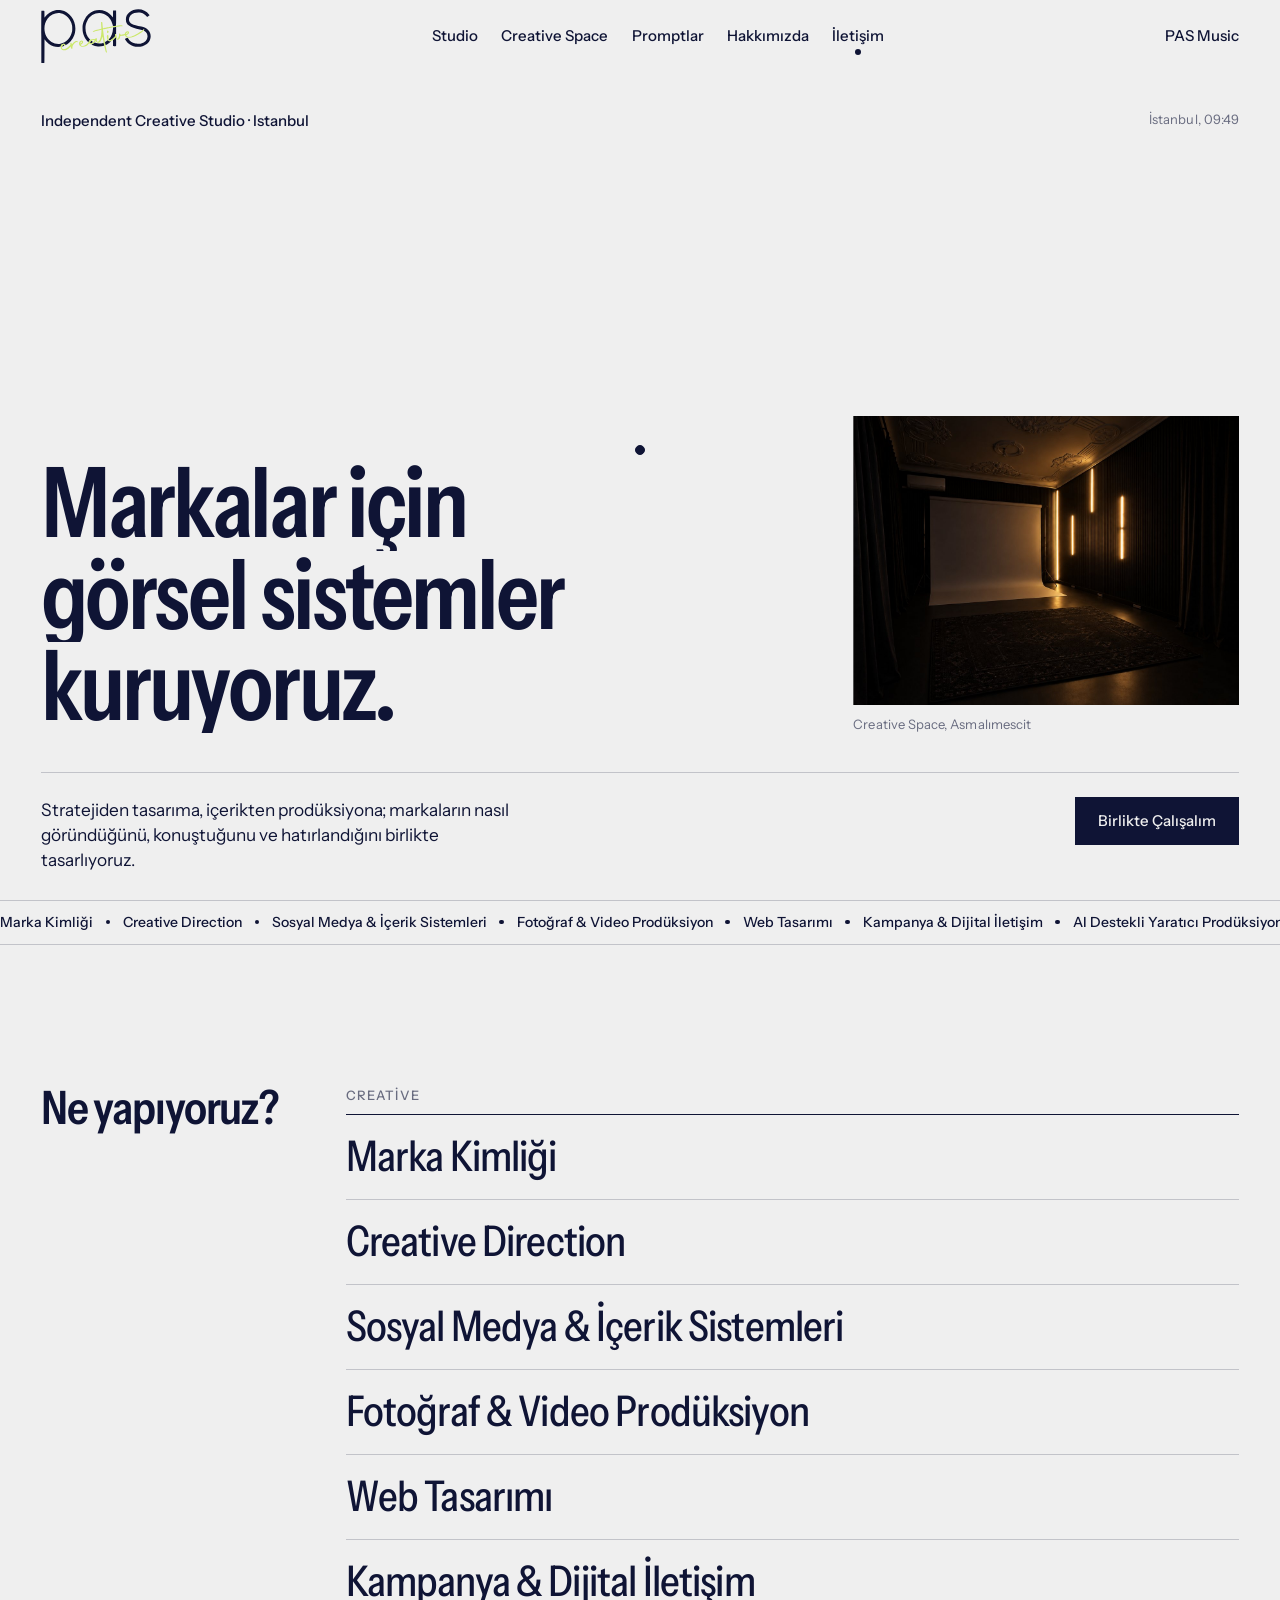
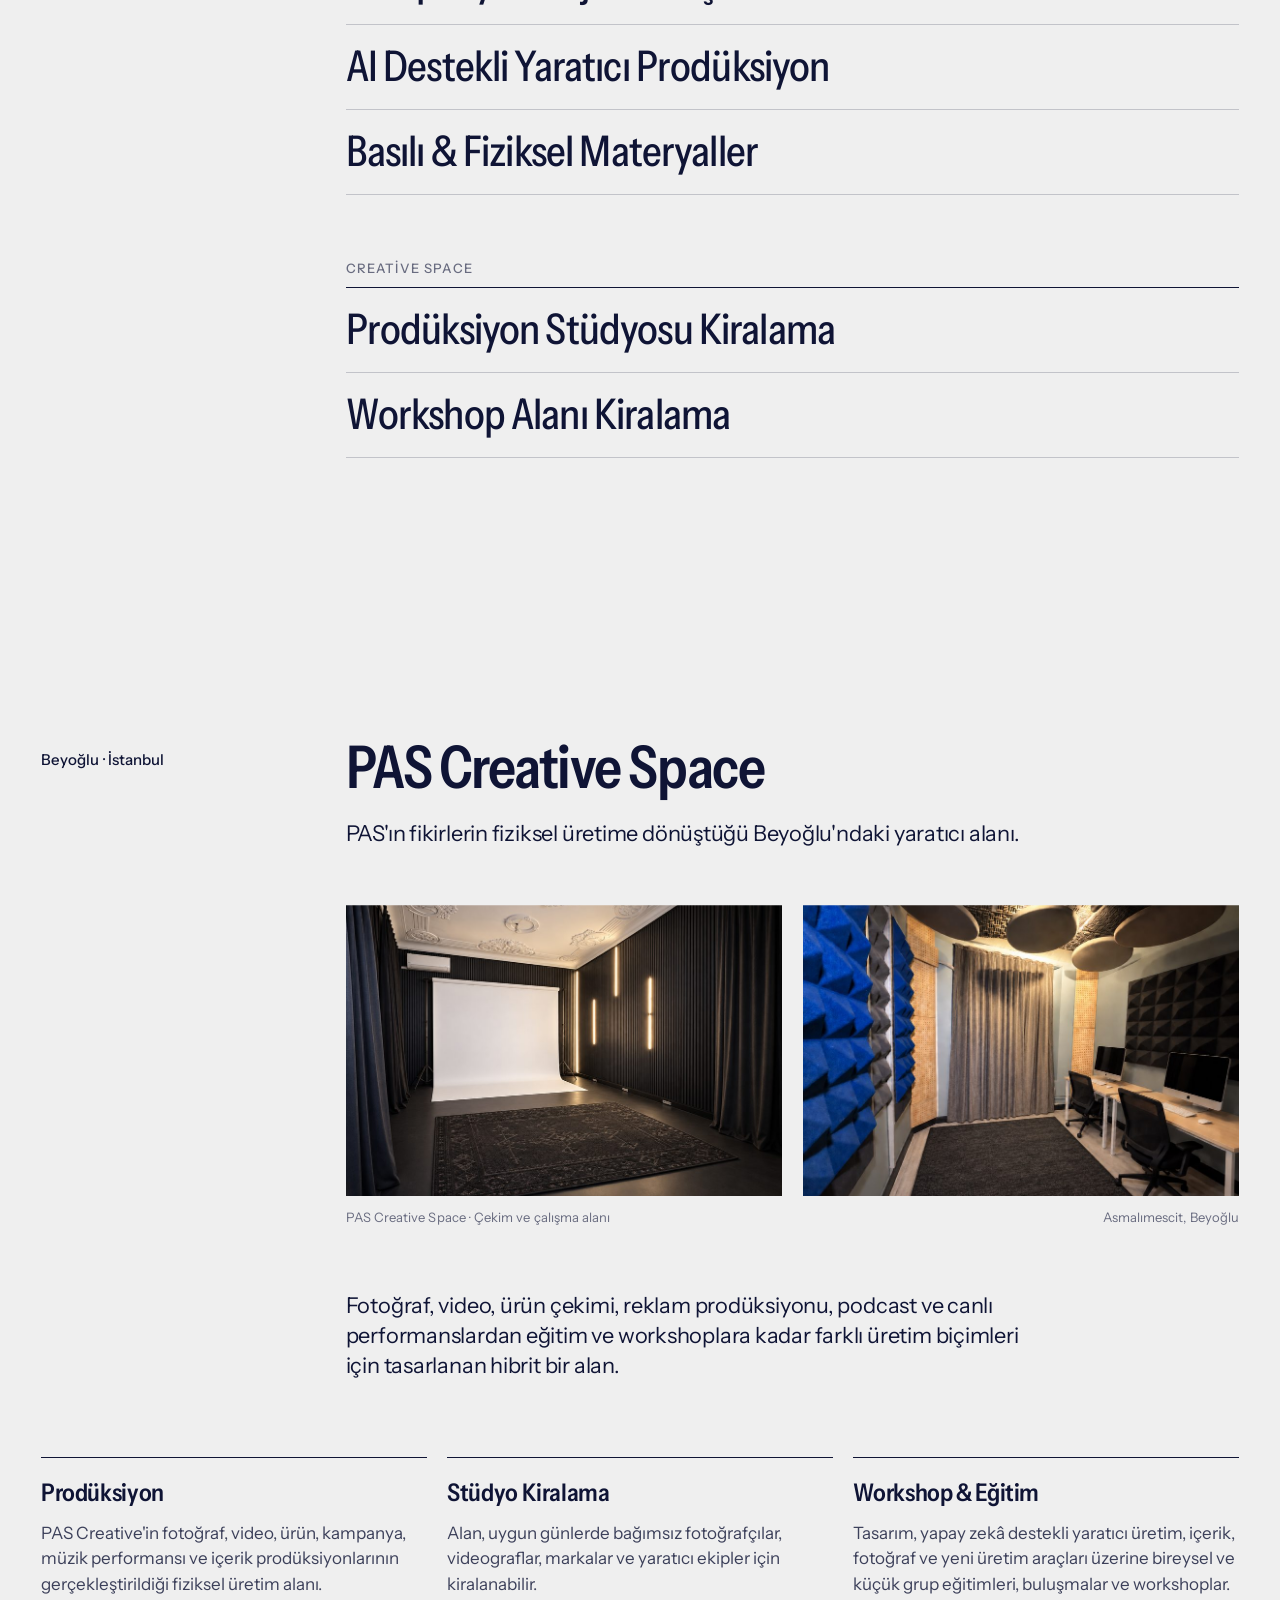
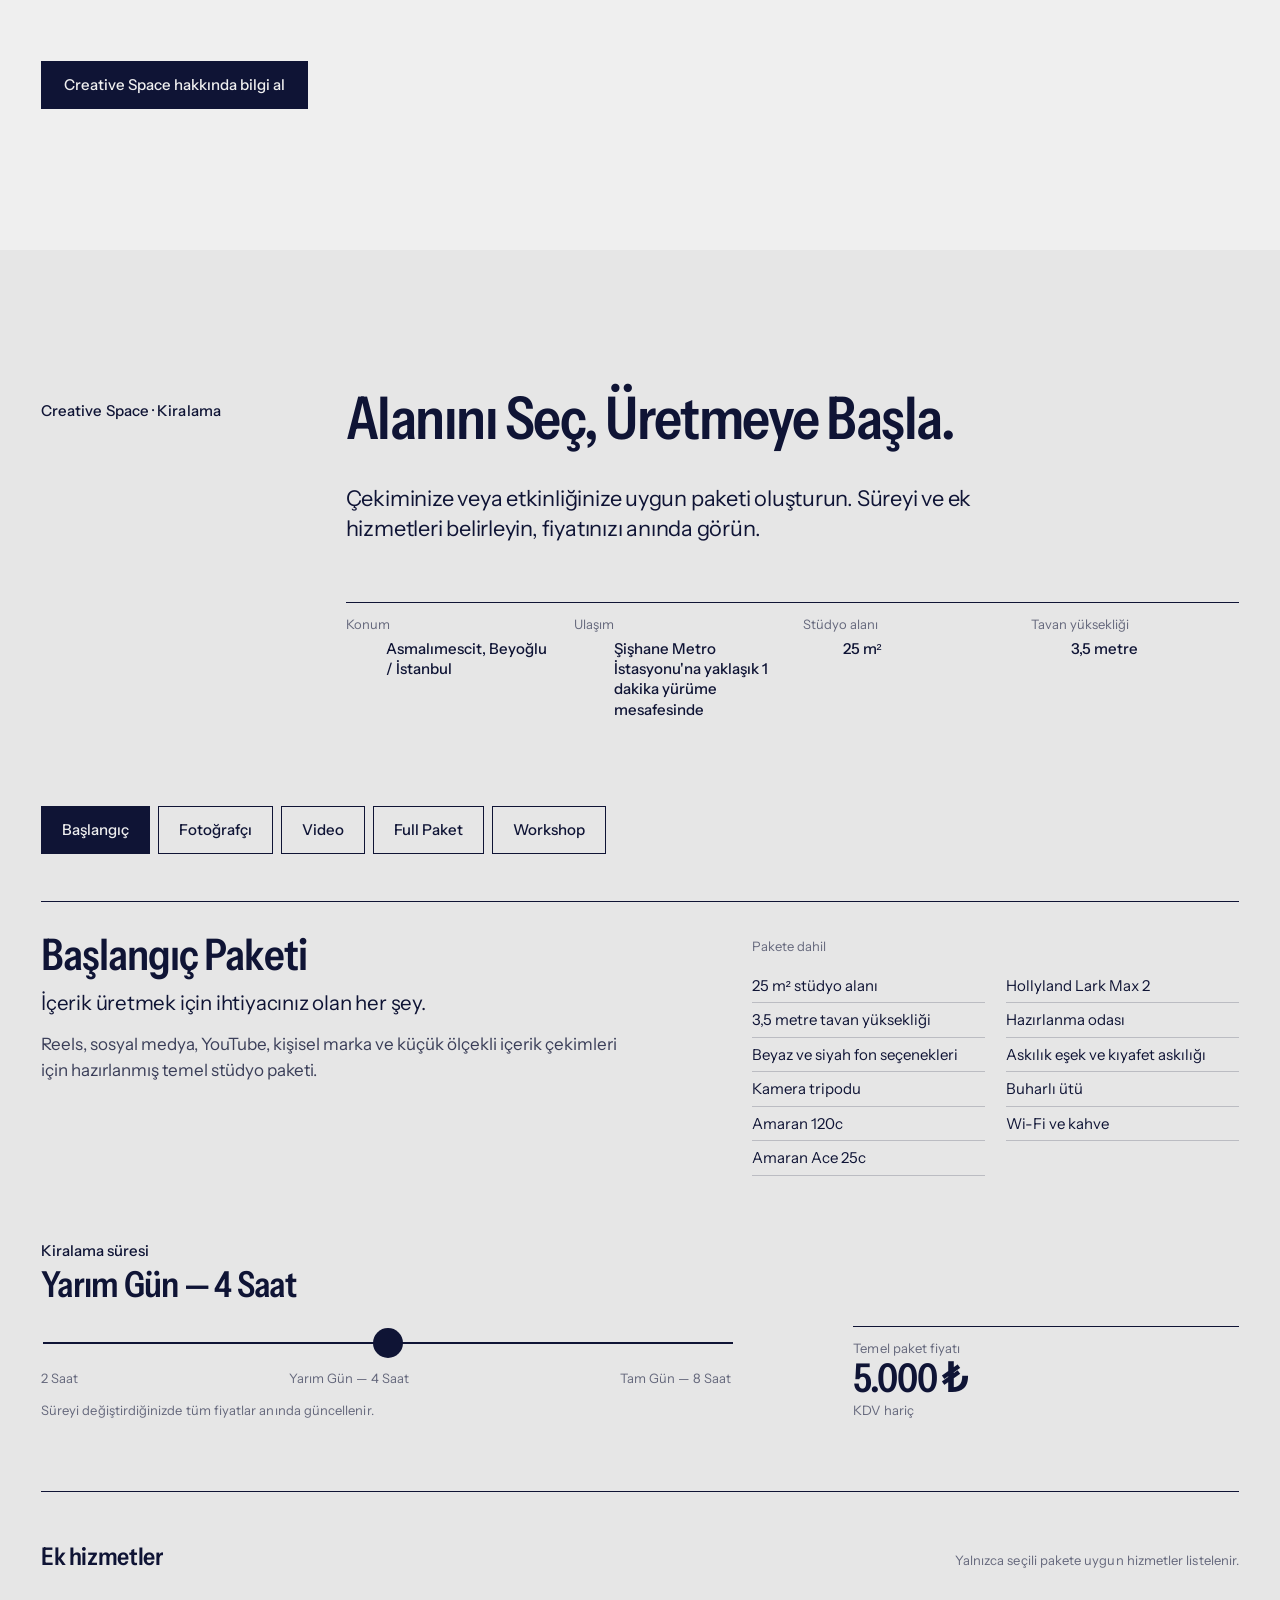
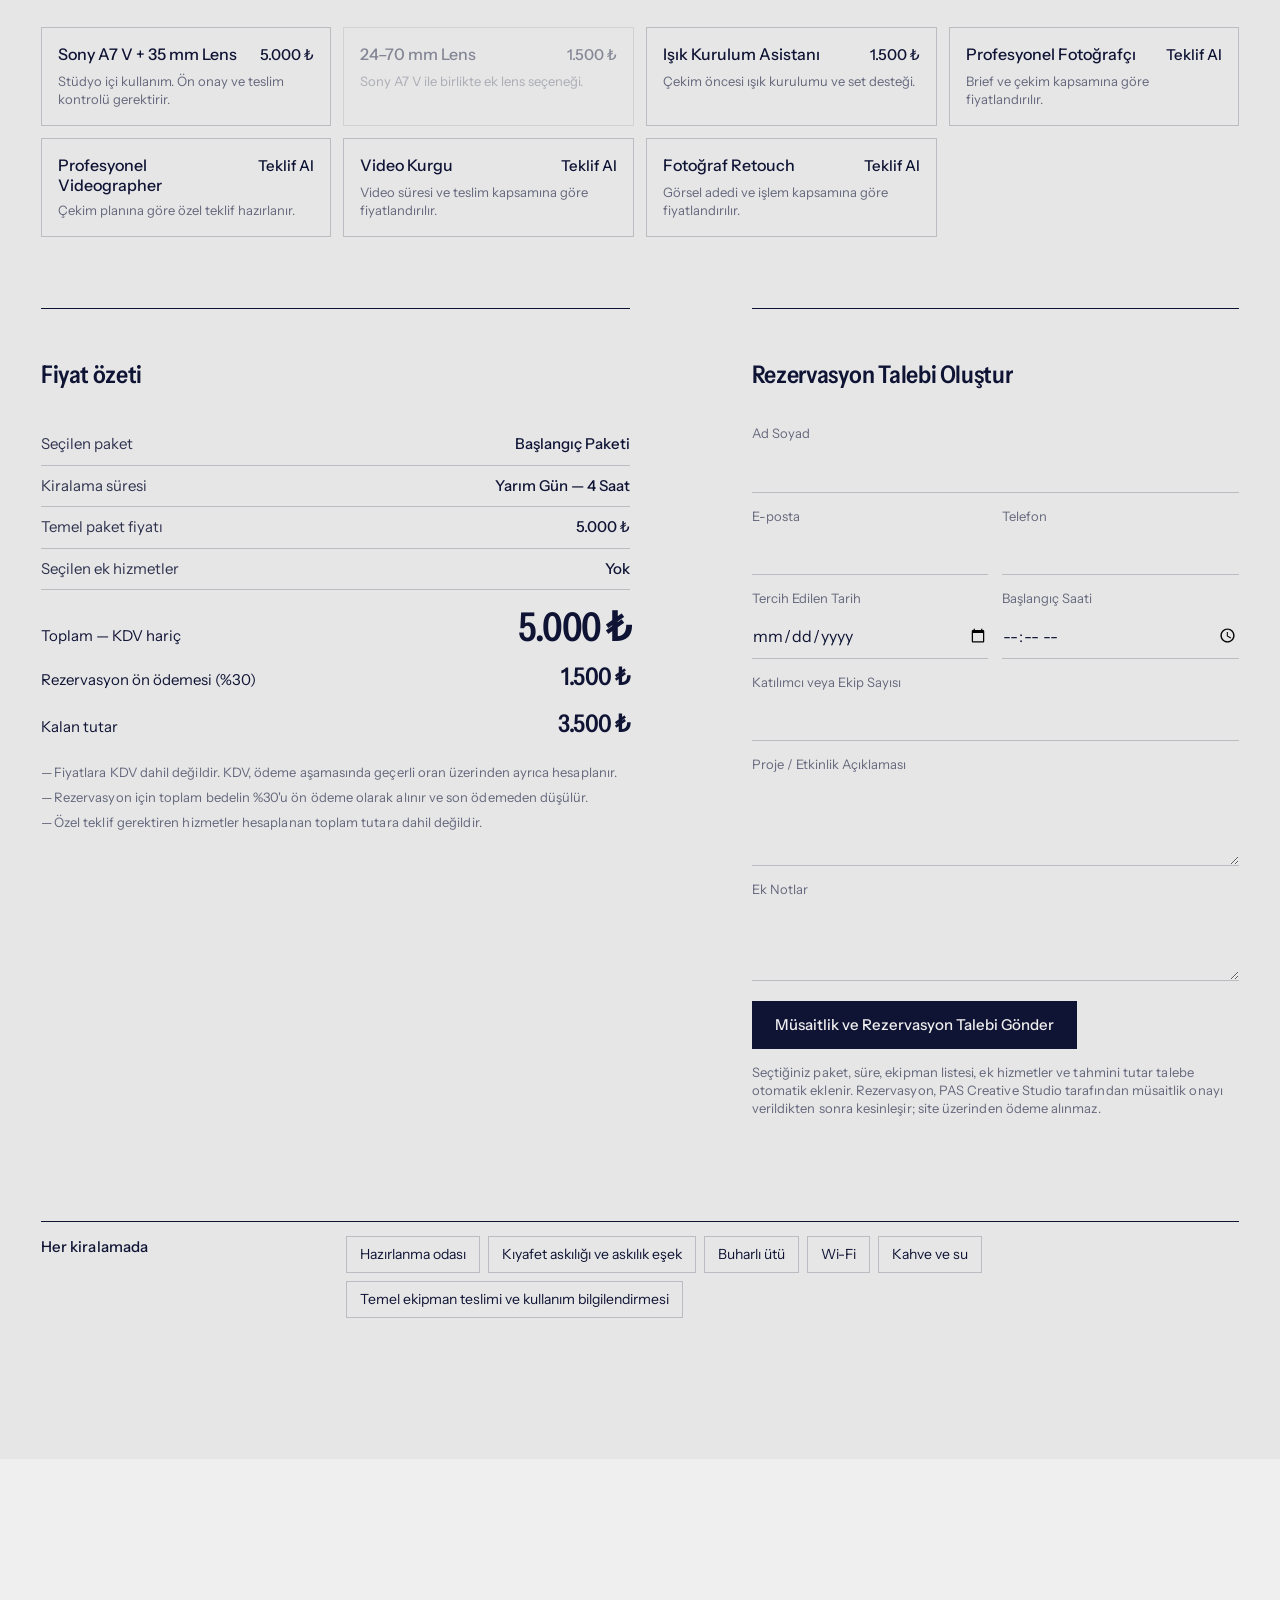
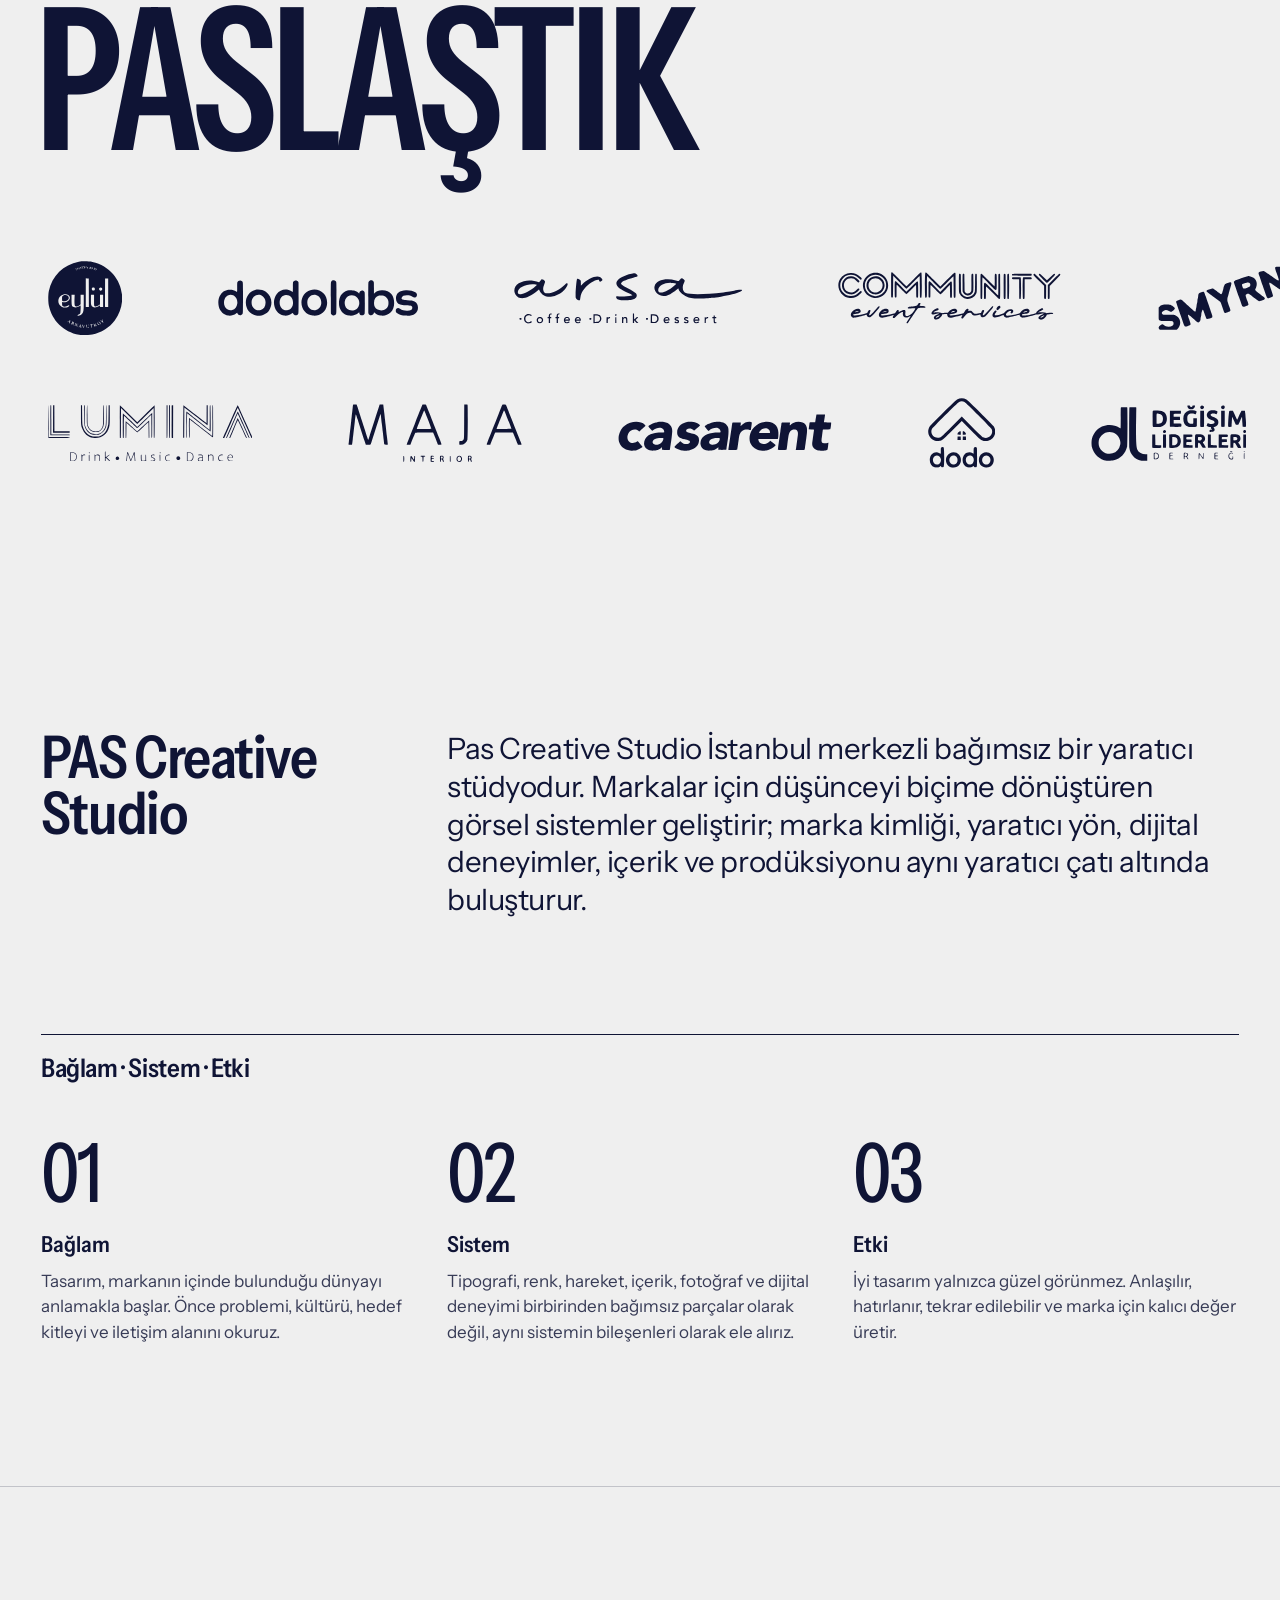
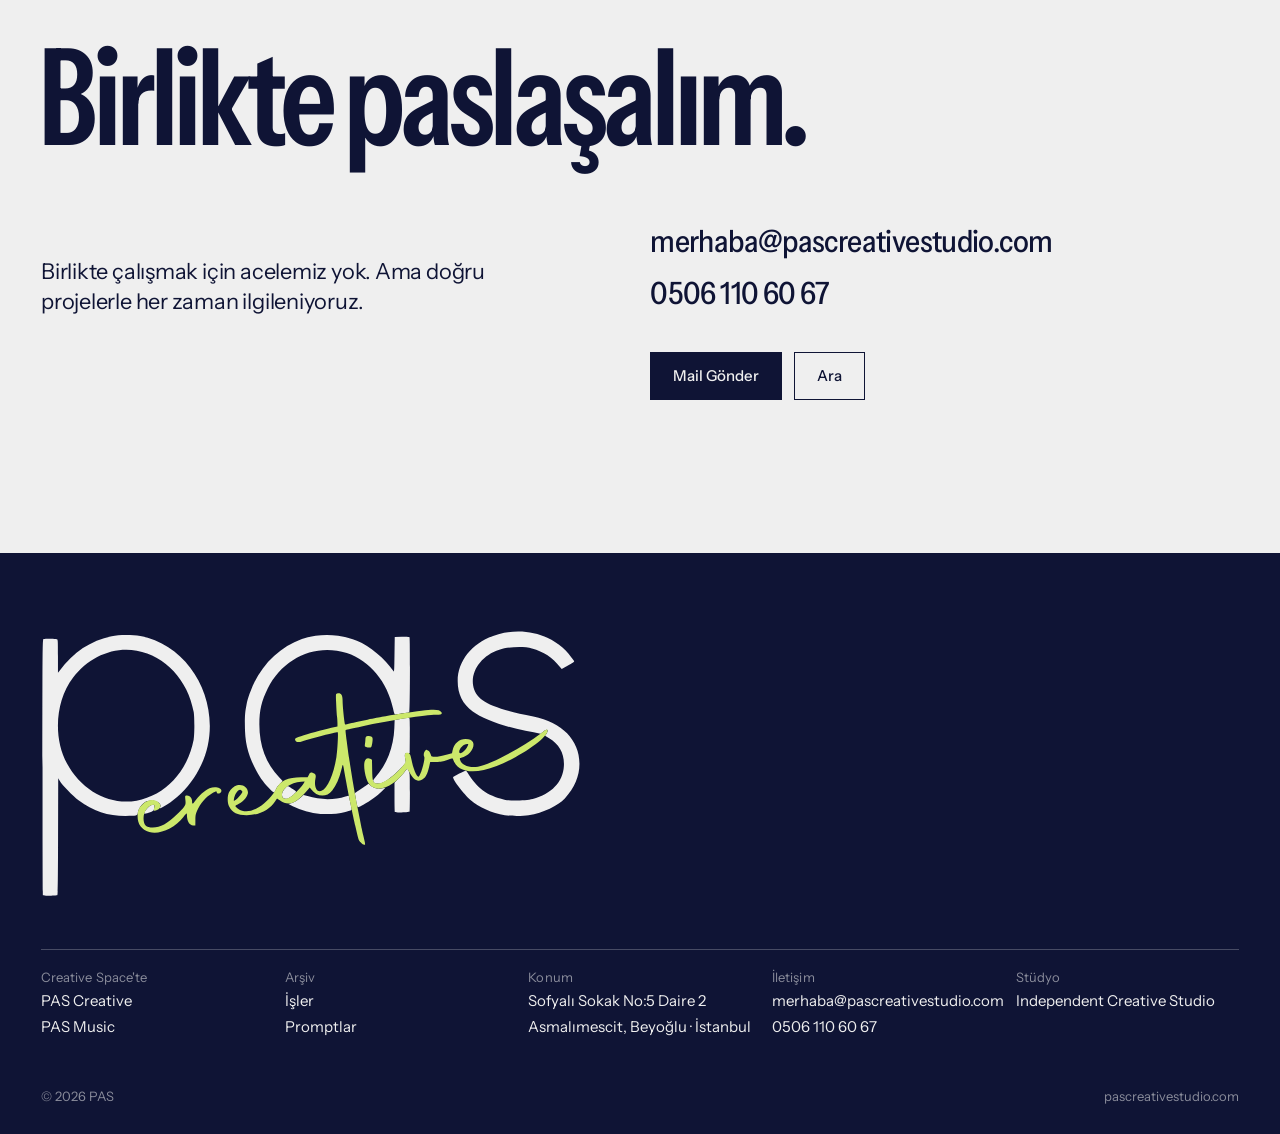
==== commit 04820365: "Add files via upload" ====
--- a/creative/index.html
+++ b/creative/index.html
@@ -535,10 +535,145 @@
   .h-line > span{transform:none}
   .hero-fig .frame,.cs-fig{clip-path:none}
 }
+
+/* ============ CREATIVE SPACE PAKETLERİ / REZERVASYON ============ */
+.svc-head{align-items:start;row-gap:14px}
+.svc-cols{grid-column:4/13;display:grid;gap:clamp(44px,5vw,78px)}
+.svc-cols .svc-list{grid-column:auto}
+.svc-gt{font-size:13px;line-height:1.4;letter-spacing:.09em;text-transform:uppercase;font-weight:500;color:var(--muted);margin-bottom:10px}
+
+.pk-sec{background:#e6e6e6}
+.pk-head{align-items:end;row-gap:16px}
+.pk-head .meta{grid-column:1/4;color:var(--ink);font-size:15px;font-weight:500;align-self:start;padding-top:.6em}
+.pk-head .h2{grid-column:4/13}
+.pk-head .lead{grid-column:4/11;margin-top:20px}
+.pk-facts{grid-column:4/13;margin-top:clamp(30px,3.4vw,52px);border-top:1px solid var(--ink);
+  display:grid;grid-template-columns:repeat(4,minmax(0,1fr));gap:var(--gut)}
+.pk-facts div{padding-top:12px}
+.pk-facts dt{font-size:13px;color:var(--muted)}
+.pk-facts dd{margin-top:4px;font-weight:500;font-size:15px;line-height:1.35}
+
+.pk-tabs{display:flex;gap:8px;margin-top:clamp(44px,5.4vw,82px);overflow-x:auto;scrollbar-width:none;
+  margin-inline:calc(var(--m)*-1);padding-inline:var(--m);padding-bottom:4px}
+.pk-tabs::-webkit-scrollbar{display:none}
+.pk-tab{flex:0 0 auto;min-height:48px;padding:0 20px;border:1px solid var(--ink);font-size:15px;font-weight:500;
+  white-space:nowrap;transition:background .3s var(--ease-out),color .3s var(--ease-out)}
+.pk-tab:hover{background:var(--lime)}
+.pk-tab[aria-selected="true"]{background:var(--ink);color:var(--bg)}
+.pk-tab[aria-selected="true"]:hover{background:var(--ink)}
+
+.pk-panel{margin-top:clamp(30px,3.4vw,52px)}
+.pk-top{row-gap:36px;align-items:start;border-top:1px solid var(--ink);padding-top:clamp(22px,2.4vw,34px)}
+.pk-about{grid-column:1/7}
+.pk-title{font-size:clamp(28px,3.4vw,52px);font-weight:600;font-stretch:84%;letter-spacing:-.022em;line-height:1}
+.pk-tag{margin-top:12px;font-size:clamp(18px,1.6vw,22px);line-height:1.35;letter-spacing:-.01em}
+.pk-desc{margin-top:16px;max-width:34em;color:rgba(15,20,53,.8)}
+.pk-note{margin-top:16px;max-width:34em}
+.pk-inc{grid-column:8/13}
+.pk-inc-list{margin-top:10px;columns:2;column-gap:var(--gut);font-size:15px}
+.pk-inc-list li{break-inside:avoid;padding:7px 0;border-bottom:1px solid var(--rule);line-height:1.3}
+
+.pk-dur-wrap{margin-top:clamp(44px,5vw,78px);row-gap:28px;align-items:end}
+.pk-dur{grid-column:1/8}
+.pk-dur label{display:block;color:var(--ink);font-weight:500;font-size:15px}
+.pk-dur-val{display:block;margin-top:4px;font-size:clamp(26px,2.8vw,40px);font-weight:600;font-stretch:84%;letter-spacing:-.02em;line-height:1.05}
+input[type=range]#pkDur{-webkit-appearance:none;appearance:none;width:100%;margin-top:22px;background:transparent;height:34px}
+input[type=range]#pkDur::-webkit-slider-runnable-track{height:2px;background:var(--ink)}
+input[type=range]#pkDur::-moz-range-track{height:2px;background:var(--ink)}
+input[type=range]#pkDur::-webkit-slider-thumb{-webkit-appearance:none;appearance:none;width:30px;height:30px;border-radius:50%;
+  background:var(--ink);border:0;margin-top:-14px;cursor:grab;transition:background .25s var(--ease-out),transform .25s var(--ease-out)}
+input[type=range]#pkDur::-moz-range-thumb{width:30px;height:30px;border-radius:50%;background:var(--ink);border:0;cursor:grab}
+input[type=range]#pkDur:hover::-webkit-slider-thumb,input[type=range]#pkDur:focus-visible::-webkit-slider-thumb{background:var(--lime);box-shadow:0 0 0 1px var(--ink) inset;transform:scale(1.08)}
+.pk-dur-ticks{display:flex;justify-content:space-between;gap:10px;font-size:13px;color:var(--muted);margin-top:2px}
+.pk-dur-ticks span{max-width:11em}
+.pk-dur-ticks span:nth-child(2){text-align:center}
+.pk-dur-ticks span:last-child{text-align:right}
+.pk-dur #pkDurHint{margin-top:12px}
+.pk-base{grid-column:9/13;border-top:1px solid var(--ink);padding-top:12px;display:grid;gap:2px;justify-items:start}
+.pk-base-val{font-size:clamp(28px,3.1vw,46px);font-weight:600;font-stretch:82%;letter-spacing:-.025em;line-height:1}
+
+.pk-add{margin-top:clamp(48px,5.6vw,88px)}
+.pk-add-head{display:flex;justify-content:space-between;align-items:baseline;gap:20px;flex-wrap:wrap;
+  border-top:1px solid var(--ink);padding-top:14px}
+.pk-add h4,.pk-sum h4,.pk-form-wrap h4{font-size:clamp(20px,1.9vw,27px);font-weight:600;font-stretch:88%;letter-spacing:-.015em}
+.pk-add-grid{margin-top:20px;display:grid;grid-template-columns:repeat(auto-fill,minmax(240px,1fr));gap:12px}
+.pk-card{position:relative;display:flex;flex-direction:column;gap:6px;padding:16px;border:1px solid var(--rule);
+  cursor:pointer;transition:border-color .25s var(--ease-out),background .25s var(--ease-out)}
+.pk-card:hover{border-color:var(--ink)}
+.pk-card input{position:absolute;opacity:0;width:1px;height:1px}
+.pk-card-top{display:flex;justify-content:space-between;gap:12px;align-items:baseline}
+.pk-card b{font-size:16px;font-weight:500;line-height:1.25}
+.pk-card .pk-price{font-size:15px;font-weight:500;white-space:nowrap}
+.pk-card p{font-size:13px;line-height:1.4;color:var(--muted)}
+.pk-card:has(input:checked){background:var(--lime);border-color:var(--ink)}
+.pk-card:has(input:focus-visible){outline:2px solid var(--ink);outline-offset:3px}
+.pk-card:has(input:disabled){opacity:.45;cursor:not-allowed}
+.pk-card .pk-mark{position:absolute;right:14px;bottom:14px;font-size:12px;letter-spacing:.06em;text-transform:uppercase;opacity:0}
+.pk-card:has(input:checked) .pk-mark{opacity:1}
+
+.pk-sum-wrap{margin-top:clamp(48px,5.6vw,88px);row-gap:44px;align-items:start}
+.pk-sum{grid-column:1/7;border-top:1px solid var(--ink);padding-top:14px}
+.pk-rows{margin-top:16px;display:grid;gap:0}
+.pk-rows div{display:flex;justify-content:space-between;gap:16px;padding:9px 0;border-bottom:1px solid var(--rule);font-size:15px}
+.pk-rows dt{color:rgba(15,20,53,.85)}
+.pk-rows dd{font-weight:500;white-space:nowrap;font-variant-numeric:tabular-nums}
+.pk-total{margin-top:18px;display:grid;gap:10px}
+.pk-total div{display:flex;justify-content:space-between;gap:16px;align-items:baseline}
+.pk-total span{font-size:15px}
+.pk-total strong{font-size:clamp(20px,1.9vw,26px);font-weight:600;font-stretch:86%;letter-spacing:-.02em}
+.pk-total div:first-child strong{font-size:clamp(28px,3.1vw,44px);font-stretch:80%;letter-spacing:-.03em;line-height:1}
+.pk-disc{margin-top:22px;display:grid;gap:7px}
+.pk-disc li{padding-left:1em;position:relative}
+.pk-disc li::before{content:"—";position:absolute;left:0}
+
+.pk-form-wrap{grid-column:8/13;border-top:1px solid var(--ink);padding-top:14px}
+.pk-form{margin-top:18px;display:grid;gap:14px}
+.pk-f{display:grid;gap:5px}
+.pk-f label{font-size:13px;color:var(--muted)}
+.pk-f input,.pk-f textarea{font:inherit;font-size:16px;color:var(--ink);background:transparent;border:0;
+  border-bottom:1px solid var(--rule);padding:9px 0;border-radius:0;-webkit-appearance:none;appearance:none;min-height:44px}
+.pk-f textarea{min-height:76px;resize:vertical;line-height:1.4}
+.pk-f input:focus,.pk-f textarea:focus{outline:0;border-bottom-color:var(--ink)}
+.pk-f input[aria-invalid="true"],.pk-f textarea[aria-invalid="true"]{border-bottom-color:#b00020}
+.pk-f2{display:grid;grid-template-columns:1fr 1fr;gap:14px}
+.pk-submit{margin-top:6px;justify-self:start;text-align:left;line-height:1.2;padding-block:12px;height:auto}
+.pk-status{font-size:14px;min-height:1.3em}
+.pk-status[data-ok="1"]{color:#1d5c2f}
+.pk-status[data-ok="0"]{color:#b00020}
+
+.pk-amen{margin-top:clamp(48px,5.6vw,88px);row-gap:14px;border-top:1px solid var(--ink);padding-top:14px}
+.pk-amen .meta{grid-column:1/4;color:var(--ink);font-weight:500;font-size:15px}
+.pk-amen ul{grid-column:4/13;display:flex;flex-wrap:wrap;gap:8px}
+.pk-amen li{font-size:14px;padding:7px 13px;border:1px solid var(--rule)}
+
+@media (max-width:1080px){
+  .pk-about,.pk-inc{grid-column:1/-1}
+  .pk-dur{grid-column:1/9}
+  .pk-base{grid-column:9/13}
+  .pk-sum,.pk-form-wrap{grid-column:1/-1}
+}
+@media (max-width:820px){
+  .svc-cols{grid-column:1/-1}
+  .pk-head .meta,.pk-head .h2,.pk-head .lead,.pk-facts{grid-column:1/-1}
+  .pk-facts{grid-template-columns:1fr;gap:0}
+  .pk-facts div{padding-block:11px;border-bottom:1px solid var(--rule)}
+  .pk-facts div:first-child{padding-top:12px}
+  .pk-inc-list{columns:1}
+  .pk-dur,.pk-base{grid-column:1/-1}
+  .pk-dur-ticks span{font-size:12px;max-width:7em}
+  .pk-amen .meta,.pk-amen ul{grid-column:1/-1}
+  .pk-f2{grid-template-columns:1fr}
+}
+.pk-card.is-on{background:var(--lime);border-color:var(--ink)}
+.pk-card.is-on .pk-mark{opacity:1}
+.pk-card.is-off{opacity:.45;cursor:not-allowed}
+.svc-list a{display:block}
+
 </style>
 <noscript><style>.hero .h-line>span{transform:none}.hero-fig .frame,.cs-fig{clip-path:inset(0)}</style></noscript><script type="application/ld+json">{"@context": "https://schema.org", "@graph": [{"@type": "WebSite", "@id": "https://pascreativestudio.com/#website", "url": "https://pascreativestudio.com/", "name": "PAS", "inLanguage": "tr-TR"}, {"@type": "WebPage", "@id": "https://pascreativestudio.com/creative/#webpage", "url": "https://pascreativestudio.com/creative/", "name": "PAS Creative Studio — Tasarım ve Prodüksiyon | Beyoğlu", "description": "Beyoğlu, İstanbul’da bağımsız yaratıcı stüdyo. Marka kimliği, web tasarımı, sosyal medya, fotoğraf-video ve AI destekli yaratıcı prodüksiyon.", "inLanguage": "tr-TR", "isPartOf": {"@id": "https://pascreativestudio.com/#website"}, "about": {"@id": "https://pascreativestudio.com/creative/#business"}, "breadcrumb": {"@id": "https://pascreativestudio.com/creative/#breadcrumb"}}, {"@type": ["LocalBusiness", "ProfessionalService"], "@id": "https://pascreativestudio.com/creative/#business", "name": "PAS Creative Studio", "alternateName": "PAS Creative", "description": "PAS Creative Studio, Beyoğlu Asmalımescit'te bağımsız yaratıcı stüdyo. Marka kimliği, sosyal medya ve içerik, web tasarımı, fotoğraf ve video prodüksiyon. Creative Space'te kiralanabilir çekim stüdyosu.", "url": "https://pascreativestudio.com/creative/", "email": "merhaba@pascreativestudio.com", "telephone": "+905061106067", "image": "https://pascreativestudio.com/assets/link-preview.jpg", "priceRange": "$$", "currenciesAccepted": "TRY", "address": {"@type": "PostalAddress", "streetAddress": "Sofyalı Sokak No:5 Daire 2", "addressLocality": "Beyoğlu", "addressRegion": "İstanbul", "addressCountry": "TR"}, "areaServed": {"@type": "City", "name": "İstanbul"}, "knowsAbout": ["marka kimliği", "grafik tasarım", "sosyal medya yönetimi", "fotoğraf prodüksiyon", "video prodüksiyon", "web tasarımı", "kiralanabilir fotoğraf stüdyosu", "podcast çekim alanı", "YouTube çekim alanı"], "hasOfferCatalog": {"@type": "OfferCatalog", "name": "Hizmetler", "itemListElement": [{"@type": "Offer", "itemOffered": {"@type": "Service", "name": "Marka Kimliği", "provider": {"@id": "https://pascreativestudio.com/creative/#business"}}}, {"@type": "Offer", "itemOffered": {"@type": "Service", "name": "Creative Direction", "provider": {"@id": "https://pascreativestudio.com/creative/#business"}}}, {"@type": "Offer", "itemOffered": {"@type": "Service", "name": "Sosyal Medya & İçerik Sistemleri", "provider": {"@id": "https://pascreativestudio.com/creative/#business"}}}, {"@type": "Offer", "itemOffered": {"@type": "Service", "name": "Fotoğraf & Video Prodüksiyon", "provider": {"@id": "https://pascreativestudio.com/creative/#business"}}}, {"@type": "Offer", "itemOffered": {"@type": "Service", "name": "Web Tasarımı", "provider": {"@id": "https://pascreativestudio.com/creative/#business"}}}, {"@type": "Offer", "itemOffered": {"@type": "Service", "name": "Kampanya & Dijital İletişim", "provider": {"@id": "https://pascreativestudio.com/creative/#business"}}}, {"@type": "Offer", "itemOffered": {"@type": "Service", "name": "AI Destekli Yaratıcı Prodüksiyon", "provider": {"@id": "https://pascreativestudio.com/creative/#business"}}}, {"@type": "Offer", "itemOffered": {"@type": "Service", "name": "Basılı & Fiziksel Materyaller", "provider": {"@id": "https://pascreativestudio.com/creative/#business"}}}, {"@type": "Offer", "itemOffered": {"@type": "Service", "name": "Stüdyo Kiralama", "provider": {"@id": "https://pascreativestudio.com/creative/#business"}}}, {"@type": "Offer", "itemOffered": {"@type": "Service", "name": "Workshop & Eğitim", "provider": {"@id": "https://pascreativestudio.com/creative/#business"}}}]}}, {"@type": "BreadcrumbList", "@id": "https://pascreativestudio.com/creative/#breadcrumb", "itemListElement": [{"@type": "ListItem", "position": 1, "name": "PAS", "item": "https://pascreativestudio.com/"}, {"@type": "ListItem", "position": 2, "name": "PAS Creative Studio", "item": "https://pascreativestudio.com/creative/"}]}]}</script>
 <script defer src="/assets/tracking-config.js"></script>
 <script defer src="/assets/tracking.js"></script>
+<script type="application/ld+json">{"@context": "https://schema.org", "@type": "OfferCatalog", "name": "PAS Creative Space — Kiralama Paketleri", "url": "https://pascreativestudio.com/creative/#paketler", "provider": {"@id": "https://pascreativestudio.com/creative/#business"}, "itemListElement": [{"@type": "Offer", "name": "Başlangıç Paketi", "priceCurrency": "TRY", "availability": "https://schema.org/InStock", "url": "https://pascreativestudio.com/creative/#paketler", "itemOffered": {"@type": "Service", "name": "Başlangıç Paketi", "description": "Reels, sosyal medya, YouTube, kişisel marka ve küçük ölçekli içerik çekimleri için hazırlanmış temel stüdyo paketi.", "serviceType": "Prodüksiyon stüdyosu kiralama", "areaServed": {"@type": "City", "name": "İstanbul"}, "provider": {"@id": "https://pascreativestudio.com/creative/#business"}}, "priceSpecification": [{"@type": "UnitPriceSpecification", "price": 2500, "priceCurrency": "TRY", "valueAddedTaxIncluded": false, "referenceQuantity": {"@type": "QuantitativeValue", "value": 2, "unitCode": "HUR"}}, {"@type": "UnitPriceSpecification", "price": 5000, "priceCurrency": "TRY", "valueAddedTaxIncluded": false, "referenceQuantity": {"@type": "QuantitativeValue", "value": 4, "unitCode": "HUR"}}, {"@type": "UnitPriceSpecification", "price": 8500, "priceCurrency": "TRY", "valueAddedTaxIncluded": false, "referenceQuantity": {"@type": "QuantitativeValue", "value": 8, "unitCode": "HUR"}}]}, {"@type": "Offer", "name": "Fotoğrafçı Paketi", "priceCurrency": "TRY", "availability": "https://schema.org/InStock", "url": "https://pascreativestudio.com/creative/#paketler", "itemOffered": {"@type": "Service", "name": "Fotoğrafçı Paketi", "description": "Portre, moda, lookbook, ürün, katalog ve reklam fotoğrafçılığı için profesyonel flaş ve ışık şekillendirme altyapısı.", "serviceType": "Prodüksiyon stüdyosu kiralama", "areaServed": {"@type": "City", "name": "İstanbul"}, "provider": {"@id": "https://pascreativestudio.com/creative/#business"}}, "priceSpecification": [{"@type": "UnitPriceSpecification", "price": 4000, "priceCurrency": "TRY", "valueAddedTaxIncluded": false, "referenceQuantity": {"@type": "QuantitativeValue", "value": 2, "unitCode": "HUR"}}, {"@type": "UnitPriceSpecification", "price": 7500, "priceCurrency": "TRY", "valueAddedTaxIncluded": false, "referenceQuantity": {"@type": "QuantitativeValue", "value": 4, "unitCode": "HUR"}}, {"@type": "UnitPriceSpecification", "price": 13000, "priceCurrency": "TRY", "valueAddedTaxIncluded": false, "referenceQuantity": {"@type": "QuantitativeValue", "value": 8, "unitCode": "HUR"}}]}, {"@type": "Offer", "name": "Video Prodüksiyon Paketi", "priceCurrency": "TRY", "availability": "https://schema.org/InStock", "url": "https://pascreativestudio.com/creative/#paketler", "itemOffered": {"@type": "Service", "name": "Video Prodüksiyon Paketi", "description": "Reklam, röportaj, ürün filmi, müzik videosu ve dijital kampanyalar için kapsamlı sürekli ışık ve ses altyapısı.", "serviceType": "Prodüksiyon stüdyosu kiralama", "areaServed": {"@type": "City", "name": "İstanbul"}, "provider": {"@id": "https://pascreativestudio.com/creative/#business"}}, "priceSpecification": [{"@type": "UnitPriceSpecification", "price": 4500, "priceCurrency": "TRY", "valueAddedTaxIncluded": false, "referenceQuantity": {"@type": "QuantitativeValue", "value": 2, "unitCode": "HUR"}}, {"@type": "UnitPriceSpecification", "price": 8500, "priceCurrency": "TRY", "valueAddedTaxIncluded": false, "referenceQuantity": {"@type": "QuantitativeValue", "value": 4, "unitCode": "HUR"}}, {"@type": "UnitPriceSpecification", "price": 15000, "priceCurrency": "TRY", "valueAddedTaxIncluded": false, "referenceQuantity": {"@type": "QuantitativeValue", "value": 8, "unitCode": "HUR"}}]}, {"@type": "Offer", "name": "Full Prodüksiyon Paketi", "priceCurrency": "TRY", "availability": "https://schema.org/InStock", "url": "https://pascreativestudio.com/creative/#paketler", "itemOffered": {"@type": "Service", "name": "Full Prodüksiyon Paketi", "description": "Fotoğraf ve video prodüksiyonları için flaş, sürekli ışık, ses, fon ve dijital çalışma ekipmanlarının birlikte kullanıldığı kapsamlı paket.", "serviceType": "Prodüksiyon stüdyosu kiralama", "areaServed": {"@type": "City", "name": "İstanbul"}, "provider": {"@id": "https://pascreativestudio.com/creative/#business"}}, "priceSpecification": [{"@type": "UnitPriceSpecification", "price": 6500, "priceCurrency": "TRY", "valueAddedTaxIncluded": false, "referenceQuantity": {"@type": "QuantitativeValue", "value": 2, "unitCode": "HUR"}}, {"@type": "UnitPriceSpecification", "price": 12000, "priceCurrency": "TRY", "valueAddedTaxIncluded": false, "referenceQuantity": {"@type": "QuantitativeValue", "value": 4, "unitCode": "HUR"}}, {"@type": "UnitPriceSpecification", "price": 21000, "priceCurrency": "TRY", "valueAddedTaxIncluded": false, "referenceQuantity": {"@type": "QuantitativeValue", "value": 8, "unitCode": "HUR"}}]}, {"@type": "Offer", "name": "Workshop & Etkinlik Alanı", "priceCurrency": "TRY", "availability": "https://schema.org/InStock", "url": "https://pascreativestudio.com/creative/#paketler", "itemOffered": {"@type": "Service", "name": "Workshop & Etkinlik Alanı", "description": "Workshop, eğitim, toplantı, film gösterimi ve yaratıcı topluluk etkinlikleri için esnek kullanım alanı.", "serviceType": "Prodüksiyon stüdyosu kiralama", "areaServed": {"@type": "City", "name": "İstanbul"}, "provider": {"@id": "https://pascreativestudio.com/creative/#business"}}, "priceSpecification": [{"@type": "UnitPriceSpecification", "price": 3000, "priceCurrency": "TRY", "valueAddedTaxIncluded": false, "referenceQuantity": {"@type": "QuantitativeValue", "value": 2, "unitCode": "HUR"}}, {"@type": "UnitPriceSpecification", "price": 6000, "priceCurrency": "TRY", "valueAddedTaxIncluded": false, "referenceQuantity": {"@type": "QuantitativeValue", "value": 4, "unitCode": "HUR"}}, {"@type": "UnitPriceSpecification", "price": 10000, "priceCurrency": "TRY", "valueAddedTaxIncluded": false, "referenceQuantity": {"@type": "QuantitativeValue", "value": 8, "unitCode": "HUR"}}]}]}</script>
 </head>
 <body data-brand="creative">
 <div id="cursor" aria-hidden="true"></div>
@@ -625,22 +760,21 @@
 
     <!-- studio / services -->
     <section class="sec wrap" id="studio" aria-labelledby="t-studio">
-      <div class="g">
+      <div class="g svc-head">
         <div class="svc-aside">
           <h2 class="h2" id="t-studio">Ne yapıyoruz?</h2>
         </div>
-        <ul class="svc-list" id="svcList"><li><span>Marka Kimliği</span></li><li><span>Creative Direction</span></li><li><span>Sosyal Medya &amp; İçerik Sistemleri</span></li><li><span>Fotoğraf &amp; Video Prodüksiyon</span></li><li><span>Web Tasarımı</span></li><li><span>Kampanya &amp; Dijital İletişim</span></li><li><span>AI Destekli Yaratıcı Prodüksiyon</span></li><li><span>Basılı &amp; Fiziksel Materyaller</span></li></ul>
+        <div class="svc-cols">
+          <div>
+            <h3 class="svc-gt">Creative</h3>
+            <ul class="svc-list" id="svcList"><li><span>Marka Kimliği</span></li><li><span>Creative Direction</span></li><li><span>Sosyal Medya &amp; İçerik Sistemleri</span></li><li><span>Fotoğraf &amp; Video Prodüksiyon</span></li><li><span>Web Tasarımı</span></li><li><span>Kampanya &amp; Dijital İletişim</span></li><li><span>AI Destekli Yaratıcı Prodüksiyon</span></li><li><span>Basılı &amp; Fiziksel Materyaller</span></li></ul>
+          </div>
+          <div>
+            <h3 class="svc-gt">Creative Space</h3>
+            <ul class="svc-list" id="spaceList"><li><a href="#paketler" data-scroll><span>Prodüksiyon Stüdyosu Kiralama</span></a></li><li><a href="#paketler" data-scroll><span>Workshop Alanı Kiralama</span></a></li></ul>
+          </div>
+        </div>
       </div>
-    </section>
-
-    <!-- paslastik -->
-    <section class="pas-sec" id="paslastik" aria-labelledby="t-pas">
-      <div class="wrap">
-        <h2 class="pas-title" id="t-pas">PASLAŞTIK</h2>
-        
-      </div>
-      <ul class="sr" id="clientList"><li>Eylül Arnavutköy</li><li>Lumina</li><li>Dodolabs</li><li>Maja Interior</li><li>Arsa</li><li>Casarent</li><li>Community Event Services</li><li>Dodo</li><li>Smyrna</li><li>Değişim Liderleri Derneği</li></ul>
-      <div class="marquee" id="marquee" aria-hidden="true"></div>
     </section>
 
     <!-- creative space -->
@@ -667,6 +801,115 @@
       </div>
       <div class="cs-cta"><a class="btn btn--solid" id="csMail" data-intent="space_inquiry" href="mailto:merhaba@pascreativestudio.com?subject=Creative%20Space">Creative Space hakkında bilgi al</a></div>
     </section>
+
+    <!-- paketler / rezervasyon -->
+    <section class="sec wrap pk-sec" id="paketler" aria-labelledby="t-pk">
+      <div class="g pk-head">
+        <p class="meta">Creative Space · Kiralama</p>
+        <h2 class="h2" id="t-pk">Alanını Seç, Üretmeye Başla.</h2>
+        <p class="lead">Çekiminize veya etkinliğinize uygun paketi oluşturun. Süreyi ve ek hizmetleri belirleyin, fiyatınızı anında görün.</p>
+        <dl class="pk-facts">
+          <div><dt>Konum</dt><dd>Asmalımescit, Beyoğlu / İstanbul</dd></div>
+          <div><dt>Ulaşım</dt><dd>Şişhane Metro İstasyonu'na yaklaşık 1 dakika yürüme mesafesinde</dd></div>
+          <div><dt>Stüdyo alanı</dt><dd>25 m²</dd></div>
+          <div><dt>Tavan yüksekliği</dt><dd>3,5 metre</dd></div>
+        </dl>
+      </div>
+
+      <div class="pk-tabs" role="tablist" aria-label="Paketler" id="pkTabs"></div>
+
+      <div class="pk-panel" id="pkPanel" role="tabpanel" tabindex="0">
+        <div class="g pk-top">
+          <div class="pk-about">
+            <h3 class="pk-title" id="pkTitle"></h3>
+            <p class="pk-tag" id="pkTag"></p>
+            <p class="pk-desc" id="pkDesc"></p>
+            <p class="pk-note meta" id="pkNote" hidden></p>
+          </div>
+          <div class="pk-inc">
+            <span class="meta">Pakete dahil</span>
+            <ul class="pk-inc-list" id="pkInc"></ul>
+          </div>
+        </div>
+
+        <div class="g pk-dur-wrap">
+          <div class="pk-dur">
+            <label for="pkDur">Kiralama süresi</label>
+            <output class="pk-dur-val" id="pkDurVal" for="pkDur"></output>
+            <input type="range" id="pkDur" min="0" max="2" step="1" value="1" aria-describedby="pkDurHint">
+            <div class="pk-dur-ticks" aria-hidden="true"><span>2 Saat</span><span>Yarım Gün — 4 Saat</span><span>Tam Gün — 8 Saat</span></div>
+            <p class="meta" id="pkDurHint">Süreyi değiştirdiğinizde tüm fiyatlar anında güncellenir.</p>
+          </div>
+          <div class="pk-base">
+            <span class="meta">Temel paket fiyatı</span>
+            <strong class="pk-base-val tnum" id="pkBase"></strong>
+            <span class="meta">KDV hariç</span>
+          </div>
+        </div>
+
+        <div class="pk-add">
+          <div class="pk-add-head">
+            <h4>Ek hizmetler</h4>
+            <p class="meta">Yalnızca seçili pakete uygun hizmetler listelenir.</p>
+          </div>
+          <div class="pk-add-grid" id="pkAdd"></div>
+        </div>
+
+        <div class="g pk-sum-wrap">
+          <div class="pk-sum">
+            <h4>Fiyat özeti</h4>
+            <dl class="pk-rows" id="pkRows"></dl>
+            <div class="pk-total">
+              <div><span>Toplam — KDV hariç</span><strong class="tnum" id="pkTotal"></strong></div>
+              <div><span>Rezervasyon ön ödemesi (%30)</span><strong class="tnum" id="pkDep"></strong></div>
+              <div><span>Kalan tutar</span><strong class="tnum" id="pkRem"></strong></div>
+            </div>
+            <ul class="pk-disc meta">
+              <li>Fiyatlara KDV dahil değildir. KDV, ödeme aşamasında geçerli oran üzerinden ayrıca hesaplanır.</li>
+              <li>Rezervasyon için toplam bedelin %30'u ön ödeme olarak alınır ve son ödemeden düşülür.</li>
+              <li>Özel teklif gerektiren hizmetler hesaplanan toplam tutara dahil değildir.</li>
+            </ul>
+          </div>
+
+          <div class="pk-form-wrap">
+            <h4 id="t-pkform">Rezervasyon Talebi Oluştur</h4>
+            <form class="pk-form" id="pkForm" novalidate aria-labelledby="t-pkform">
+              <div class="pk-f"><label for="pkName">Ad Soyad</label><input id="pkName" name="name" type="text" autocomplete="name" required></div>
+              <div class="pk-f2">
+                <div class="pk-f"><label for="pkMail">E-posta</label><input id="pkMail" name="email" type="email" autocomplete="email" required></div>
+                <div class="pk-f"><label for="pkPhone">Telefon</label><input id="pkPhone" name="phone" type="tel" autocomplete="tel"></div>
+              </div>
+              <div class="pk-f2">
+                <div class="pk-f"><label for="pkDate">Tercih Edilen Tarih</label><input id="pkDate" name="date" type="date" required></div>
+                <div class="pk-f"><label for="pkTime">Başlangıç Saati</label><input id="pkTime" name="time" type="time"></div>
+              </div>
+              <div class="pk-f"><label for="pkPeople">Katılımcı veya Ekip Sayısı</label><input id="pkPeople" name="people" type="number" min="1" step="1" inputmode="numeric"></div>
+              <div class="pk-f"><label for="pkBrief">Proje / Etkinlik Açıklaması</label><textarea id="pkBrief" name="brief" rows="3"></textarea></div>
+              <div class="pk-f"><label for="pkMore">Ek Notlar</label><textarea id="pkMore" name="notes" rows="2"></textarea></div>
+              <button class="btn btn--solid pk-submit" type="submit" data-intent="space_inquiry">Müsaitlik ve Rezervasyon Talebi Gönder</button>
+              <p class="meta">Seçtiğiniz paket, süre, ekipman listesi, ek hizmetler ve tahmini tutar talebe otomatik eklenir. Rezervasyon, PAS Creative Studio tarafından müsaitlik onayı verildikten sonra kesinleşir; site üzerinden ödeme alınmaz.</p>
+              <p class="pk-status" id="pkStatus" role="status" aria-live="polite"></p>
+            </form>
+          </div>
+        </div>
+
+        <div class="g pk-amen">
+          <span class="meta">Her kiralamada</span>
+          <ul id="pkAmen"></ul>
+        </div>
+      </div>
+    </section>
+
+    <!-- paslastik -->
+    <section class="pas-sec" id="paslastik" aria-labelledby="t-pas">
+      <div class="wrap">
+        <h2 class="pas-title" id="t-pas">PASLAŞTIK</h2>
+        
+      </div>
+      <ul class="sr" id="clientList"><li>Eylül Arnavutköy</li><li>Lumina</li><li>Dodolabs</li><li>Maja Interior</li><li>Arsa</li><li>Casarent</li><li>Community Event Services</li><li>Dodo</li><li>Smyrna</li><li>Değişim Liderleri Derneği</li></ul>
+      <div class="marquee" id="marquee" aria-hidden="true"></div>
+    </section>
+
 
     <!-- about -->
     <section class="sec wrap" id="hakkimizda" aria-labelledby="t-ab">
@@ -887,5 +1130,253 @@
 
 buildMarquee();setView(routeOf());
 </script>
+<script>
+/* ---------- CREATIVE SPACE PAKETLERİ: fiyat ve içerik yalnızca bu blokta düzenlenir ---------- */
+(function(){
+  var MAIL = "merhaba@pascreativestudio.com";
+  var DUR = [2,4,8];
+  var DUR_LABEL = {2:"2 Saat",4:"Yarım Gün — 4 Saat",8:"Tam Gün — 8 Saat"};
+  var AMENITIES = ["Hazırlanma odası","Kıyafet askılığı ve askılık eşek","Buharlı ütü","Wi-Fi","Kahve ve su","Temel ekipman teslimi ve kullanım bilgilendirmesi"];
+
+  var PACKAGES = [
+    {id:"starter",tab:"Başlangıç",title:"Başlangıç Paketi",tag:"İçerik üretmek için ihtiyacınız olan her şey.",
+     desc:"Reels, sosyal medya, YouTube, kişisel marka ve küçük ölçekli içerik çekimleri için hazırlanmış temel stüdyo paketi.",
+     prices:{2:2500,4:5000,8:8500},
+     inc:["25 m² stüdyo alanı","3,5 metre tavan yüksekliği","Beyaz ve siyah fon seçenekleri","Kamera tripodu","Amaran 120c","Amaran Ace 25c","Hollyland Lark Max 2","Hazırlanma odası","Askılık eşek ve kıyafet askılığı","Buharlı ütü","Wi-Fi ve kahve"],
+     addons:["sonyCamera","extraLens","lightingAssistant","photographer","videographer","editing","retouch"]},
+    {id:"photo",tab:"Fotoğrafçı",title:"Fotoğrafçı Paketi",tag:"Profesyonel ışık, özgür çekim.",
+     desc:"Portre, moda, lookbook, ürün, katalog ve reklam fotoğrafçılığı için profesyonel flaş ve ışık şekillendirme altyapısı.",
+     prices:{2:4000,4:7500,8:13000},
+     inc:["Godox QT600III-M HSS 600W — 1 adet","Godox QT400III-M HSS 400W — 2 adet","Godox XPro II-S Sony uyumlu tetikleyici","Amaran 120c","Amaran Ace 25c","Octa Dome 90 ve 120","Light Box 30x120 ve 60x90","Lantern ve mevcut reflektörler","Mevcut tüm ışık ayakları","Beyaz ve siyah fon sistemi","Hollyland Lark Max 2","iPad Air M4","iMac M6","Hazırlanma odası","Askılık eşek ve buharlı ütü","Wi-Fi ve kahve"],
+     addons:["sonyCamera","extraLens","lightingAssistant","photographer","retouch","editing"]},
+    {id:"video",tab:"Video",title:"Video Prodüksiyon Paketi",tag:"Fikirden sete, profesyonel prodüksiyon.",
+     desc:"Reklam, röportaj, ürün filmi, müzik videosu ve dijital kampanyalar için kapsamlı sürekli ışık ve ses altyapısı.",
+     prices:{2:4500,4:8500,8:15000},
+     inc:["Amaran 660c RGB","Amaran 360c RGB","Amaran 120c","Amaran Ace 25c","Octa Dome 90 ve 120","Light Box 30x120 ve 60x90","Lantern ve mevcut ışık şekillendiriciler","Mevcut tüm ışık ayakları","Beyaz ve siyah fon sistemi","Hollyland Lark Max 2","iPad Air M4","iMac M6","Hazırlanma odası","Askılık eşek ve buharlı ütü","Wi-Fi ve kahve"],
+     addons:["sonyCamera","extraLens","lightingAssistant","videographer","editing","colorGrading"]},
+    {id:"full",tab:"Full Paket",title:"Full Prodüksiyon Paketi",tag:"Tek stüdyo, tüm prodüksiyon altyapısı.",
+     desc:"Fotoğraf ve video prodüksiyonları için mevcut flaş, sürekli ışık, ses, fon ve dijital çalışma ekipmanlarının birlikte kullanıldığı kapsamlı paket.",
+     prices:{2:6500,4:12000,8:21000},
+     inc:["Fotoğrafçı paketindeki tüm ekipmanlar","Video prodüksiyon paketindeki tüm ekipmanlar","Godox QT600III-M ve QT400III-M flaşlar","Amaran 660c, 360c, 120c ve Ace 25c","Mevcut tüm ışık şekillendiriciler","Mevcut tüm ışık ayakları","Beyaz ve siyah fonlar","Hollyland Lark Max 2","iPad Air M4 ve iMac M6","Hazırlanma odası","Askılık eşek ve buharlı ütü","Wi-Fi ve kahve"],
+     note:"Sony A7 V ve lensler ayrı opsiyon olarak sunulur. Teknik personel ve çekim hizmetleri pakete dahil değildir.",
+     addons:["sonyCamera","extraLens","lightingAssistant","photographer","videographer","editing","retouch","colorGrading"]},
+    {id:"workshop",tab:"Workshop",title:"Workshop & Etkinlik Alanı",tag:"Bir araya gelmek, öğrenmek ve üretmek için.",
+     desc:"Tarihi Beyoğlu mimarisinde workshop, eğitim, toplantı, film gösterimi ve yaratıcı topluluk etkinlikleri için esnek kullanım alanı.",
+     prices:{2:3000,4:6000,8:10000},
+     inc:["Masa düzeninde 20 kişiye kadar kapasite","Sandalye düzeninde 30 kişiye kadar kapasite","Esnek masa ve sandalye yerleşimi","ViewSonic PX704HD Full HD projeksiyon","Ses sistemi","Sunum bilgisayarı","Wi-Fi","Kahve ve su","Temel etkinlik öncesi yerleşim desteği"],
+     addons:["eventAssistant","eventPhotography","eventVideo","editing"]}
+  ];
+
+  var ADDONS = {
+    sonyCamera:{name:"Sony A7 V + 35 mm Lens",desc:"Stüdyo içi kullanım. Ön onay ve teslim kontrolü gerektirir.",price:5000,type:"fixed"},
+    extraLens:{name:"24–70 mm Lens",desc:"Sony A7 V ile birlikte ek lens seçeneği.",price:1500,type:"fixed",requires:["sonyCamera"]},
+    lightingAssistant:{name:"Işık Kurulum Asistanı",desc:"Çekim öncesi ışık kurulumu ve set desteği.",prices:{2:900,4:1500,8:3000},type:"tier"},
+    photographer:{name:"Profesyonel Fotoğrafçı",desc:"Brief ve çekim kapsamına göre fiyatlandırılır.",type:"quote"},
+    videographer:{name:"Profesyonel Videographer",desc:"Çekim planına göre özel teklif hazırlanır.",type:"quote"},
+    editing:{name:"Video Kurgu",desc:"Video süresi ve teslim kapsamına göre fiyatlandırılır.",type:"quote"},
+    retouch:{name:"Fotoğraf Retouch",desc:"Görsel adedi ve işlem kapsamına göre fiyatlandırılır.",type:"quote"},
+    colorGrading:{name:"Renk Düzenleme",desc:"Projenin süresine ve teslim formatına göre fiyatlandırılır.",type:"quote"},
+    eventAssistant:{name:"Etkinlik Asistanı",desc:"Etkinlik kapsamına göre fiyatlandırılır.",type:"quote"},
+    eventPhotography:{name:"Etkinlik Fotoğraf Çekimi",desc:"Etkinlik kapsamına göre fiyatlandırılır.",type:"quote"},
+    eventVideo:{name:"Etkinlik Video Çekimi",desc:"Etkinlik kapsamına göre fiyatlandırılır.",type:"quote"}
+  };
+  /* ---------- içerik bloğu sonu ---------- */
+
+  var sec = document.getElementById("paketler");
+  if (!sec) return;
+  var $ = function(id){ return document.getElementById(id); };
+  var nf = new Intl.NumberFormat("tr-TR");
+  var money = function(n){ return nf.format(n) + " ₺"; };
+
+  var active = PACKAGES[0];
+  var durIdx = 1;
+  var picked = {};
+
+  /* tabs */
+  var tabs = $("pkTabs");
+  PACKAGES.forEach(function(p,i){
+    var b = document.createElement("button");
+    b.type = "button"; b.className = "pk-tab"; b.textContent = p.tab;
+    b.setAttribute("role","tab"); b.id = "pkTab-" + p.id;
+    b.setAttribute("aria-selected", i === 0 ? "true" : "false");
+    b.setAttribute("aria-controls","pkPanel");
+    b.tabIndex = i === 0 ? 0 : -1;
+    b.addEventListener("click", function(){ select(i); });
+    b.addEventListener("keydown", function(e){
+      var d = e.key === "ArrowRight" ? 1 : e.key === "ArrowLeft" ? -1 : 0;
+      if (!d) return;
+      e.preventDefault();
+      var n = (i + d + PACKAGES.length) % PACKAGES.length;
+      select(n); tabs.children[n].focus();
+    });
+    tabs.appendChild(b);
+  });
+  $("pkPanel").setAttribute("aria-labelledby","pkTab-" + active.id);
+
+  function select(i){
+    active = PACKAGES[i];
+    Array.prototype.forEach.call(tabs.children, function(b,n){
+      b.setAttribute("aria-selected", n === i ? "true" : "false");
+      b.tabIndex = n === i ? 0 : -1;
+    });
+    $("pkPanel").setAttribute("aria-labelledby","pkTab-" + active.id);
+    Object.keys(picked).forEach(function(k){ if (active.addons.indexOf(k) < 0) delete picked[k]; });
+    renderPackage(); renderAddons(); renderTotals();
+  }
+
+  function renderPackage(){
+    $("pkTitle").textContent = active.title;
+    $("pkTag").textContent = active.tag;
+    $("pkDesc").textContent = active.desc;
+    var note = $("pkNote");
+    if (active.note){ note.textContent = active.note; note.hidden = false; } else { note.hidden = true; note.textContent = ""; }
+    $("pkInc").innerHTML = active.inc.map(function(x){ return "<li>" + x + "</li>"; }).join("");
+  }
+
+  function addonPrice(key){
+    var a = ADDONS[key];
+    if (a.type === "fixed") return a.price;
+    if (a.type === "tier") return a.prices[DUR[durIdx]];
+    return null;
+  }
+
+  function renderAddons(){
+    var wrap = $("pkAdd");
+    wrap.innerHTML = "";
+    active.addons.forEach(function(key){
+      var a = ADDONS[key];
+      var label = document.createElement("label");
+      label.className = "pk-card";
+      label.dataset.key = key;
+      var p = addonPrice(key);
+      label.innerHTML =
+        '<input type="checkbox">' +
+        '<span class="pk-card-top"><b></b><span class="pk-price"></span></span>' +
+        '<p></p><span class="pk-mark">Seçili</span>';
+      label.querySelector("b").textContent = a.name;
+      label.querySelector(".pk-price").textContent = p === null ? "Teklif Al" : money(p);
+      label.querySelector("p").textContent = a.desc;
+      var box = label.querySelector("input");
+      box.checked = !!picked[key];
+      box.addEventListener("change", function(){
+        if (box.checked) picked[key] = true; else delete picked[key];
+        if (key === "sonyCamera" && !box.checked) delete picked.extraLens;
+        renderAddons(); renderTotals();
+      });
+      wrap.appendChild(label);
+    });
+    /* bağımlılık: ek lens yalnızca kamera seçiliyken */
+    Array.prototype.forEach.call(wrap.children, function(label){
+      var key = label.dataset.key, a = ADDONS[key], box = label.querySelector("input");
+      var blocked = !!(a.requires && a.requires.some(function(r){ return !picked[r]; }));
+      box.disabled = blocked;
+      if (blocked && box.checked){ box.checked = false; delete picked[key]; }
+      label.classList.toggle("is-off", blocked);
+      label.classList.toggle("is-on", box.checked);
+      if (blocked) label.title = "Önce Sony A7 V seçilmelidir.";
+      else label.removeAttribute("title");
+    });
+  }
+
+  function state(){
+    var hours = DUR[durIdx];
+    var base = active.prices[hours];
+    var fixed = [], quotes = [];
+    active.addons.forEach(function(key){
+      if (!picked[key]) return;
+      var p = addonPrice(key);
+      if (p === null) quotes.push({ name: ADDONS[key].name });
+      else fixed.push({ name: ADDONS[key].name, price: p });
+    });
+    var total = base + fixed.reduce(function(s,x){ return s + x.price; }, 0);
+    return { hours: hours, base: base, fixed: fixed, quotes: quotes, total: total,
+             deposit: Math.round(total * 0.30), remaining: total - Math.round(total * 0.30) };
+  }
+
+  function renderTotals(){
+    var s = state();
+    $("pkDurVal").textContent = DUR_LABEL[s.hours];
+    $("pkDur").setAttribute("aria-valuetext", DUR_LABEL[s.hours]);
+    $("pkBase").textContent = money(s.base);
+
+    var rows = [["Seçilen paket", active.title], ["Kiralama süresi", DUR_LABEL[s.hours]], ["Temel paket fiyatı", money(s.base)]];
+    s.fixed.forEach(function(x){ rows.push([x.name, money(x.price)]); });
+    s.quotes.forEach(function(x){ rows.push([x.name, "Teklif Al"]); });
+    if (!s.fixed.length && !s.quotes.length) rows.push(["Seçilen ek hizmetler", "Yok"]);
+    $("pkRows").innerHTML = rows.map(function(r){
+      return "<div><dt>" + r[0] + "</dt><dd>" + r[1] + "</dd></div>";
+    }).join("");
+
+    $("pkTotal").textContent = money(s.total);
+    $("pkDep").textContent = money(s.deposit);
+    $("pkRem").textContent = money(s.remaining);
+  }
+
+  $("pkDur").addEventListener("input", function(){
+    durIdx = parseInt(this.value, 10) || 0;
+    renderAddons(); renderTotals();
+  });
+
+  $("pkAmen").innerHTML = AMENITIES.map(function(x){ return "<li>" + x + "</li>"; }).join("");
+
+  /* form -> e-posta */
+  var form = $("pkForm"), status = $("pkStatus");
+  form.addEventListener("submit", function(e){
+    e.preventDefault();
+    var need = [["pkName","Ad Soyad"],["pkMail","E-posta"],["pkDate","Tercih Edilen Tarih"]];
+    var missing = [], first = null;
+    need.forEach(function(f){
+      var el = $(f[0]), bad = !el.value.trim() || (el.type === "email" && !/^[^\s@]+@[^\s@]+\.[^\s@]+$/.test(el.value.trim()));
+      el.setAttribute("aria-invalid", bad ? "true" : "false");
+      if (bad){ missing.push(f[1]); if (!first) first = el; }
+    });
+    if (missing.length){
+      status.dataset.ok = "0";
+      status.textContent = "Lütfen şu alanları doldurun: " + missing.join(", ") + ".";
+      if (first) first.focus();
+      return;
+    }
+    var s = state();
+    var v = function(id){ return ($(id).value || "").trim(); };
+    var L = [];
+    L.push("Ad Soyad: " + v("pkName"));
+    L.push("E-posta: " + v("pkMail"));
+    if (v("pkPhone")) L.push("Telefon: " + v("pkPhone"));
+    L.push("Tercih edilen tarih: " + v("pkDate"));
+    if (v("pkTime")) L.push("Başlangıç saati: " + v("pkTime"));
+    if (v("pkPeople")) L.push("Katılımcı / ekip sayısı: " + v("pkPeople"));
+    L.push("");
+    L.push("SEÇİLEN PAKET: " + active.title);
+    L.push("Kiralama süresi: " + DUR_LABEL[s.hours]);
+    L.push("Temel paket fiyatı: " + money(s.base));
+    L.push("");
+    L.push("EK HİZMETLER");
+    if (!s.fixed.length && !s.quotes.length) L.push("- Yok");
+    s.fixed.forEach(function(x){ L.push("- " + x.name + ": " + money(x.price)); });
+    s.quotes.forEach(function(x){ L.push("- " + x.name + ": teklif talebi"); });
+    L.push("");
+    L.push("Toplam (KDV hariç): " + money(s.total));
+    L.push("Rezervasyon ön ödemesi (%30): " + money(s.deposit));
+    L.push("Kalan tutar: " + money(s.remaining));
+    L.push("Not: Fiyatlara KDV dahil değildir. Özel teklif gerektiren hizmetler toplama dahil edilmemiştir.");
+    L.push("");
+    L.push("PAKETE DAHİL EKİPMAN");
+    active.inc.forEach(function(x){ L.push("- " + x); });
+    if (v("pkBrief")){ L.push(""); L.push("PROJE / ETKİNLİK AÇIKLAMASI"); L.push(v("pkBrief")); }
+    if (v("pkMore")){ L.push(""); L.push("EK NOTLAR"); L.push(v("pkMore")); }
+    L.push("");
+    L.push("Bu talep pascreativestudio.com üzerinden oluşturuldu.");
+
+    var subject = "Rezervasyon talebi — " + active.title + " · " + DUR_LABEL[s.hours] + " · " + v("pkDate");
+    var href = "mailto:" + MAIL + "?subject=" + encodeURIComponent(subject) + "&body=" + encodeURIComponent(L.join("\n"));
+    status.dataset.ok = "1";
+    status.textContent = "Talebiniz e-posta uygulamanızda hazırlanıyor. Açılmazsa " + MAIL + " adresine yazabilirsiniz.";
+    window.location.href = href;
+    if (window.PASMeasurement && window.PASMeasurement.leadSuccess) window.PASMeasurement.leadSuccess("space_inquiry");
+  });
+
+  renderPackage(); renderAddons(); renderTotals();
+})();
+</script>
 </body>
 </html>
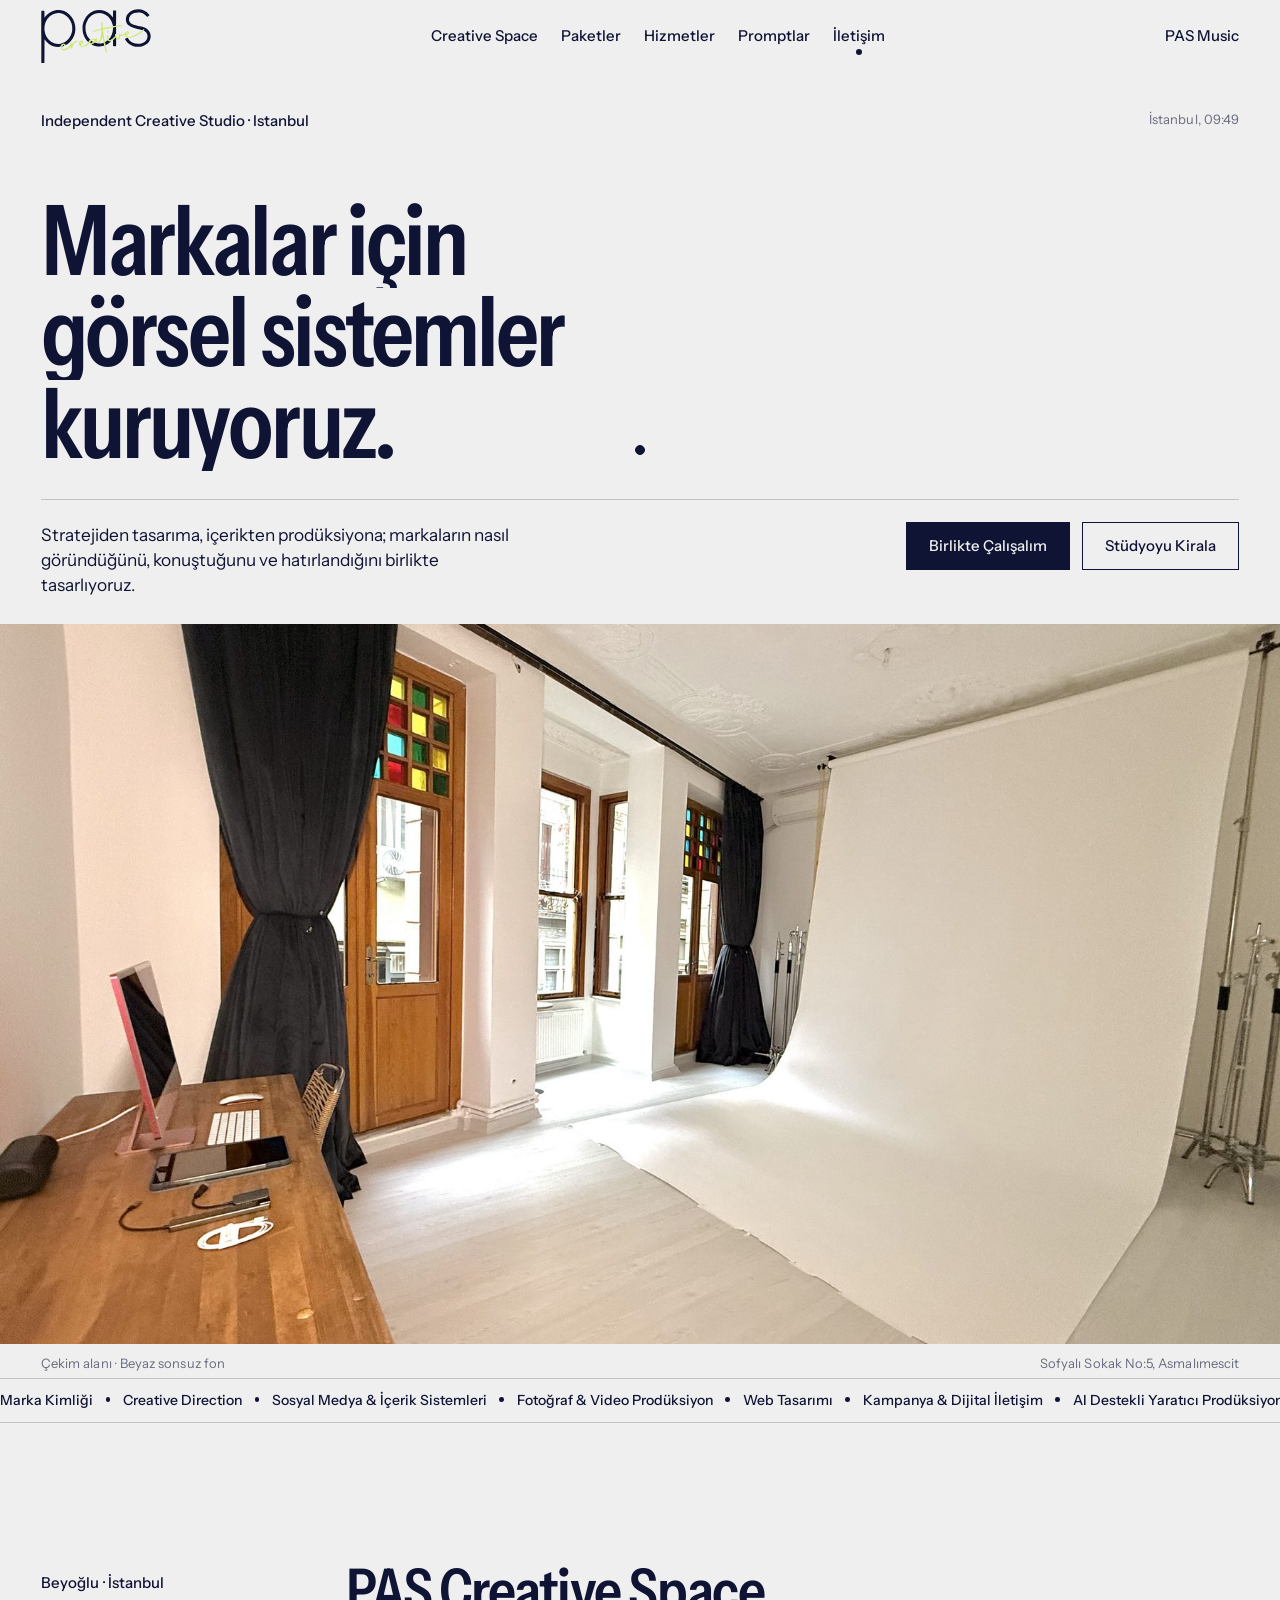
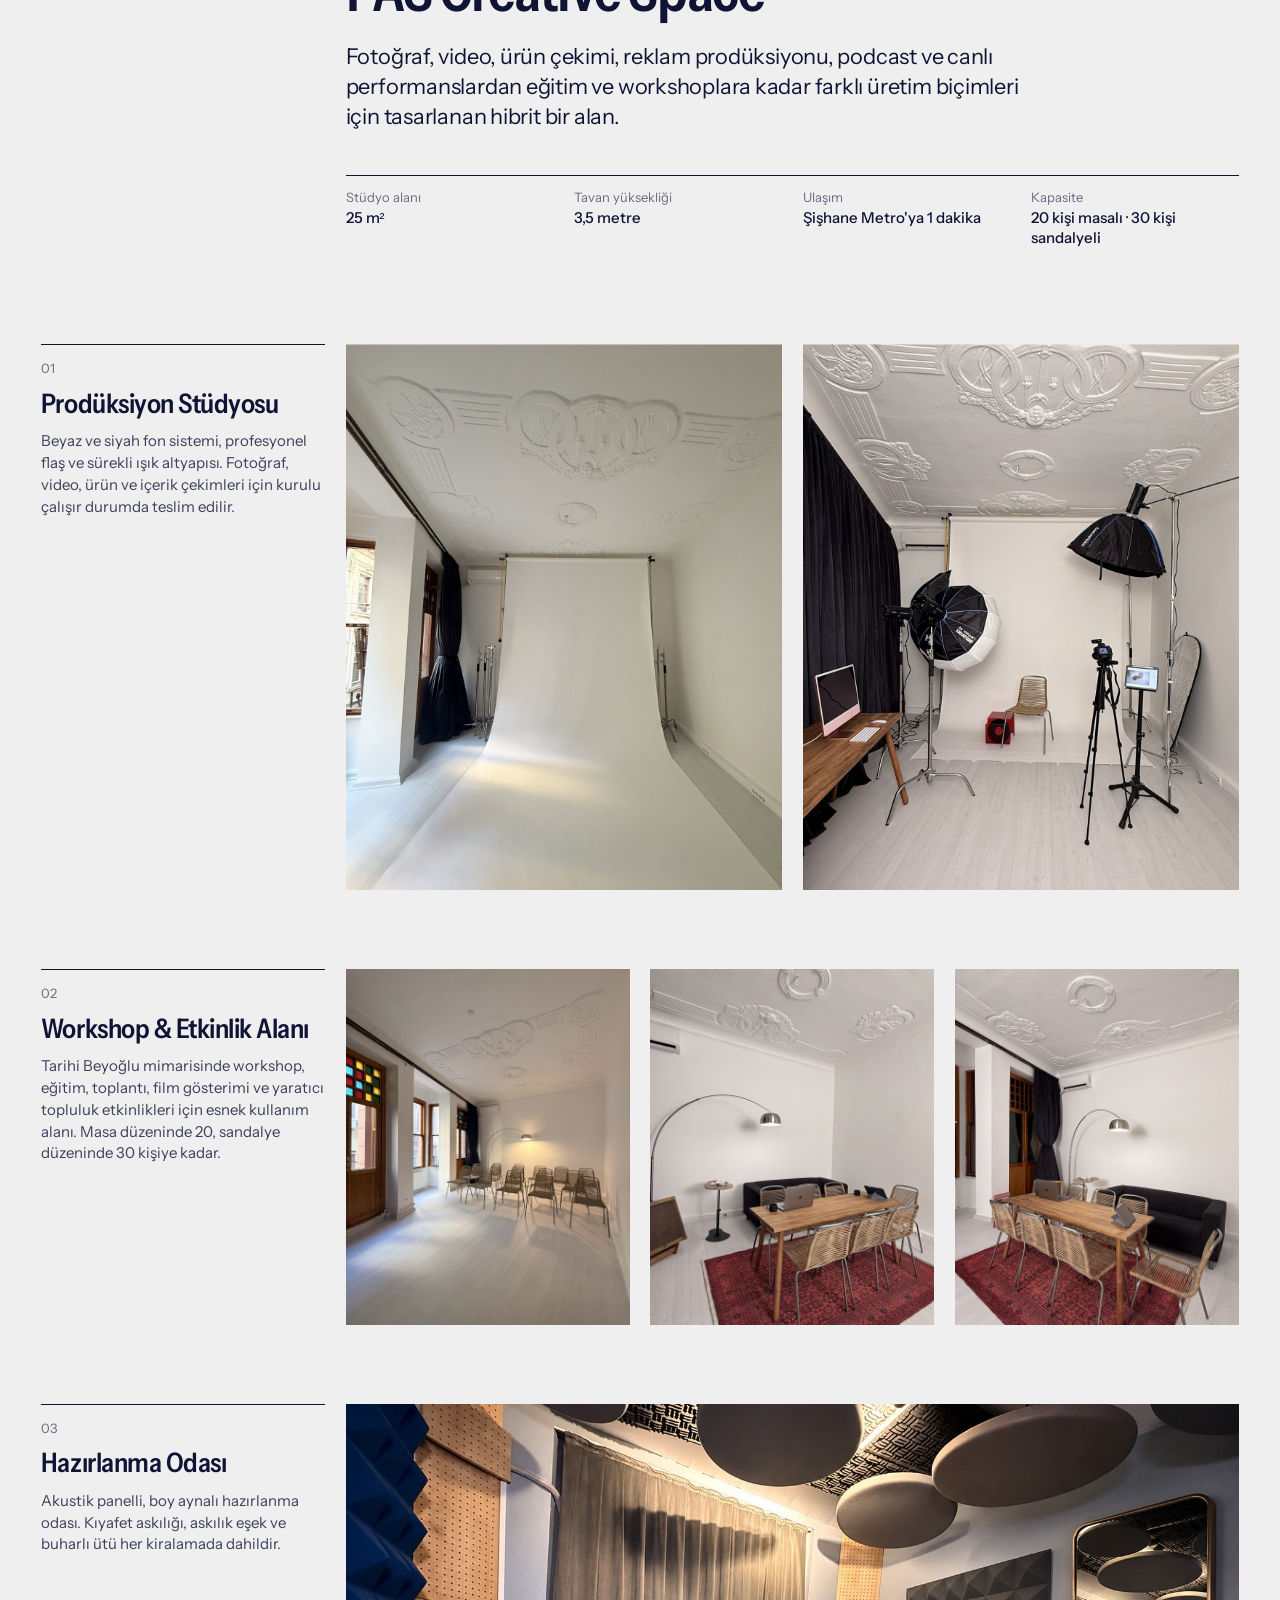
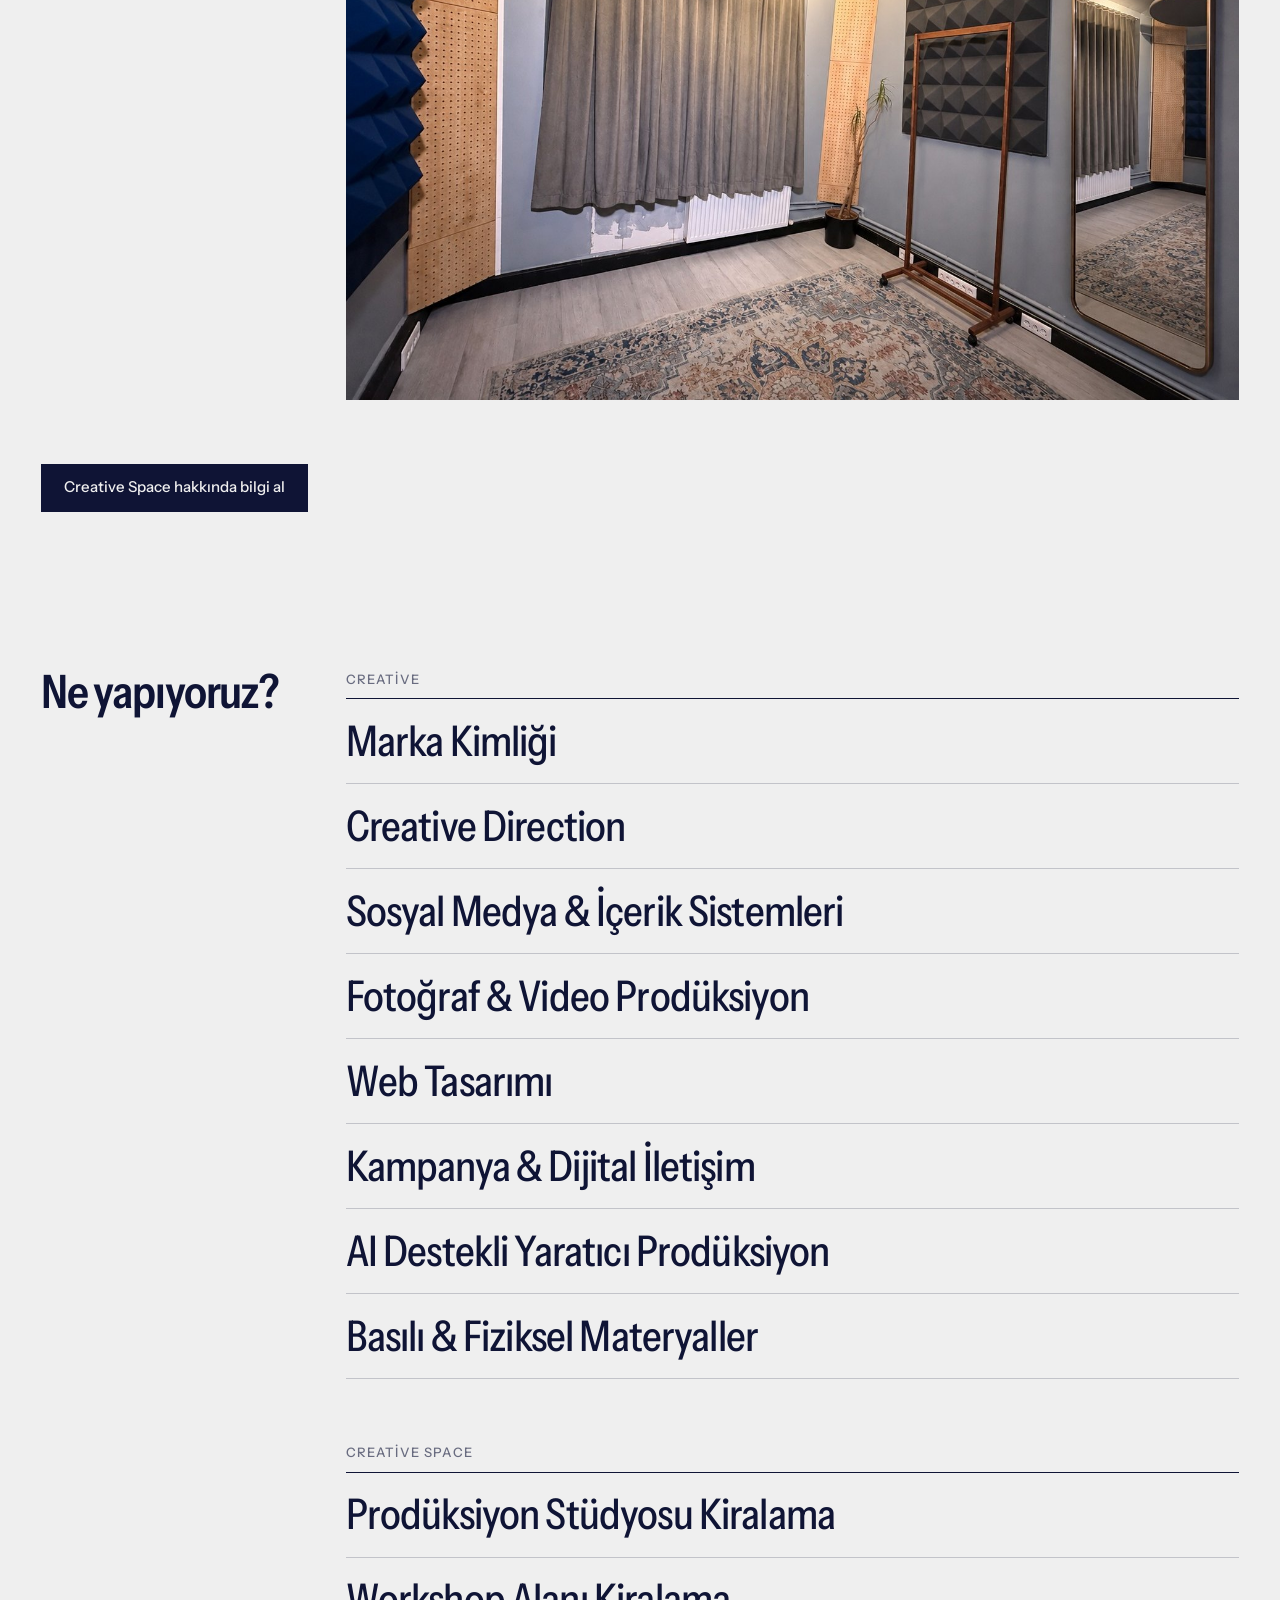
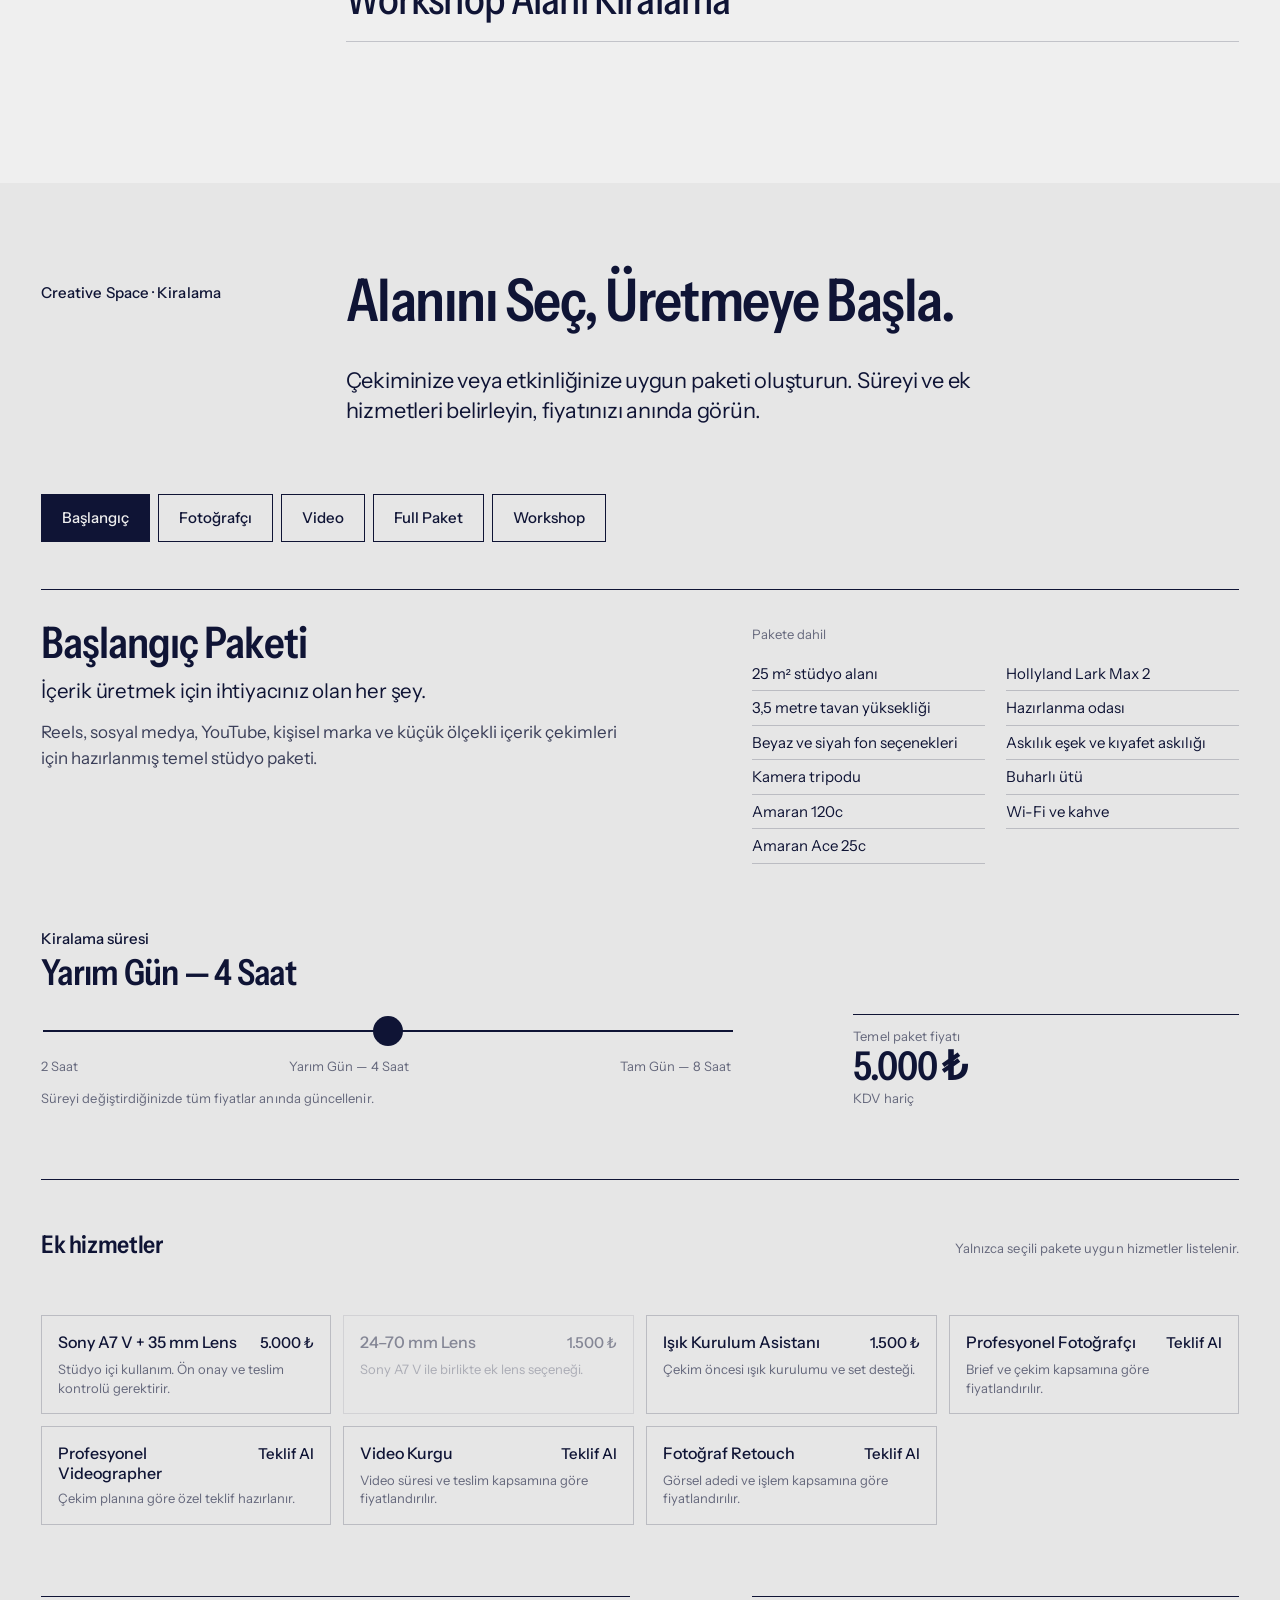
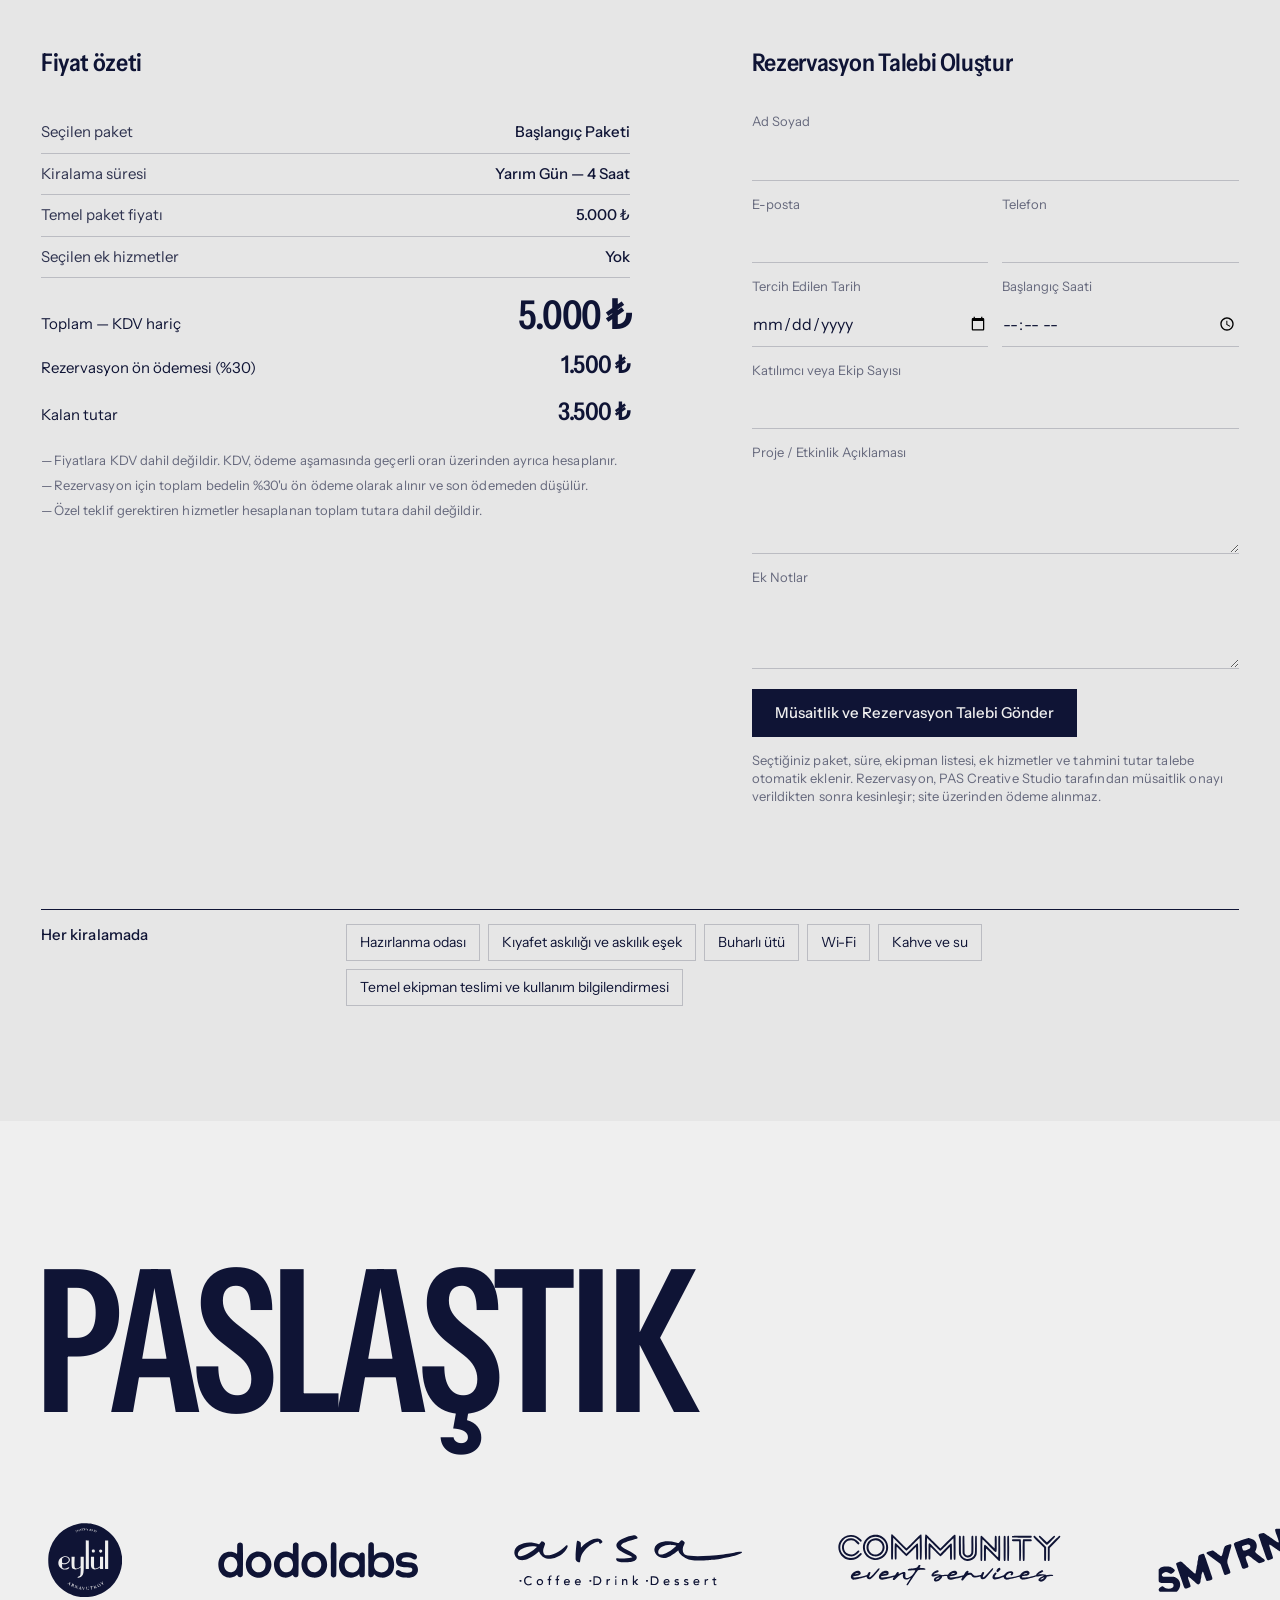
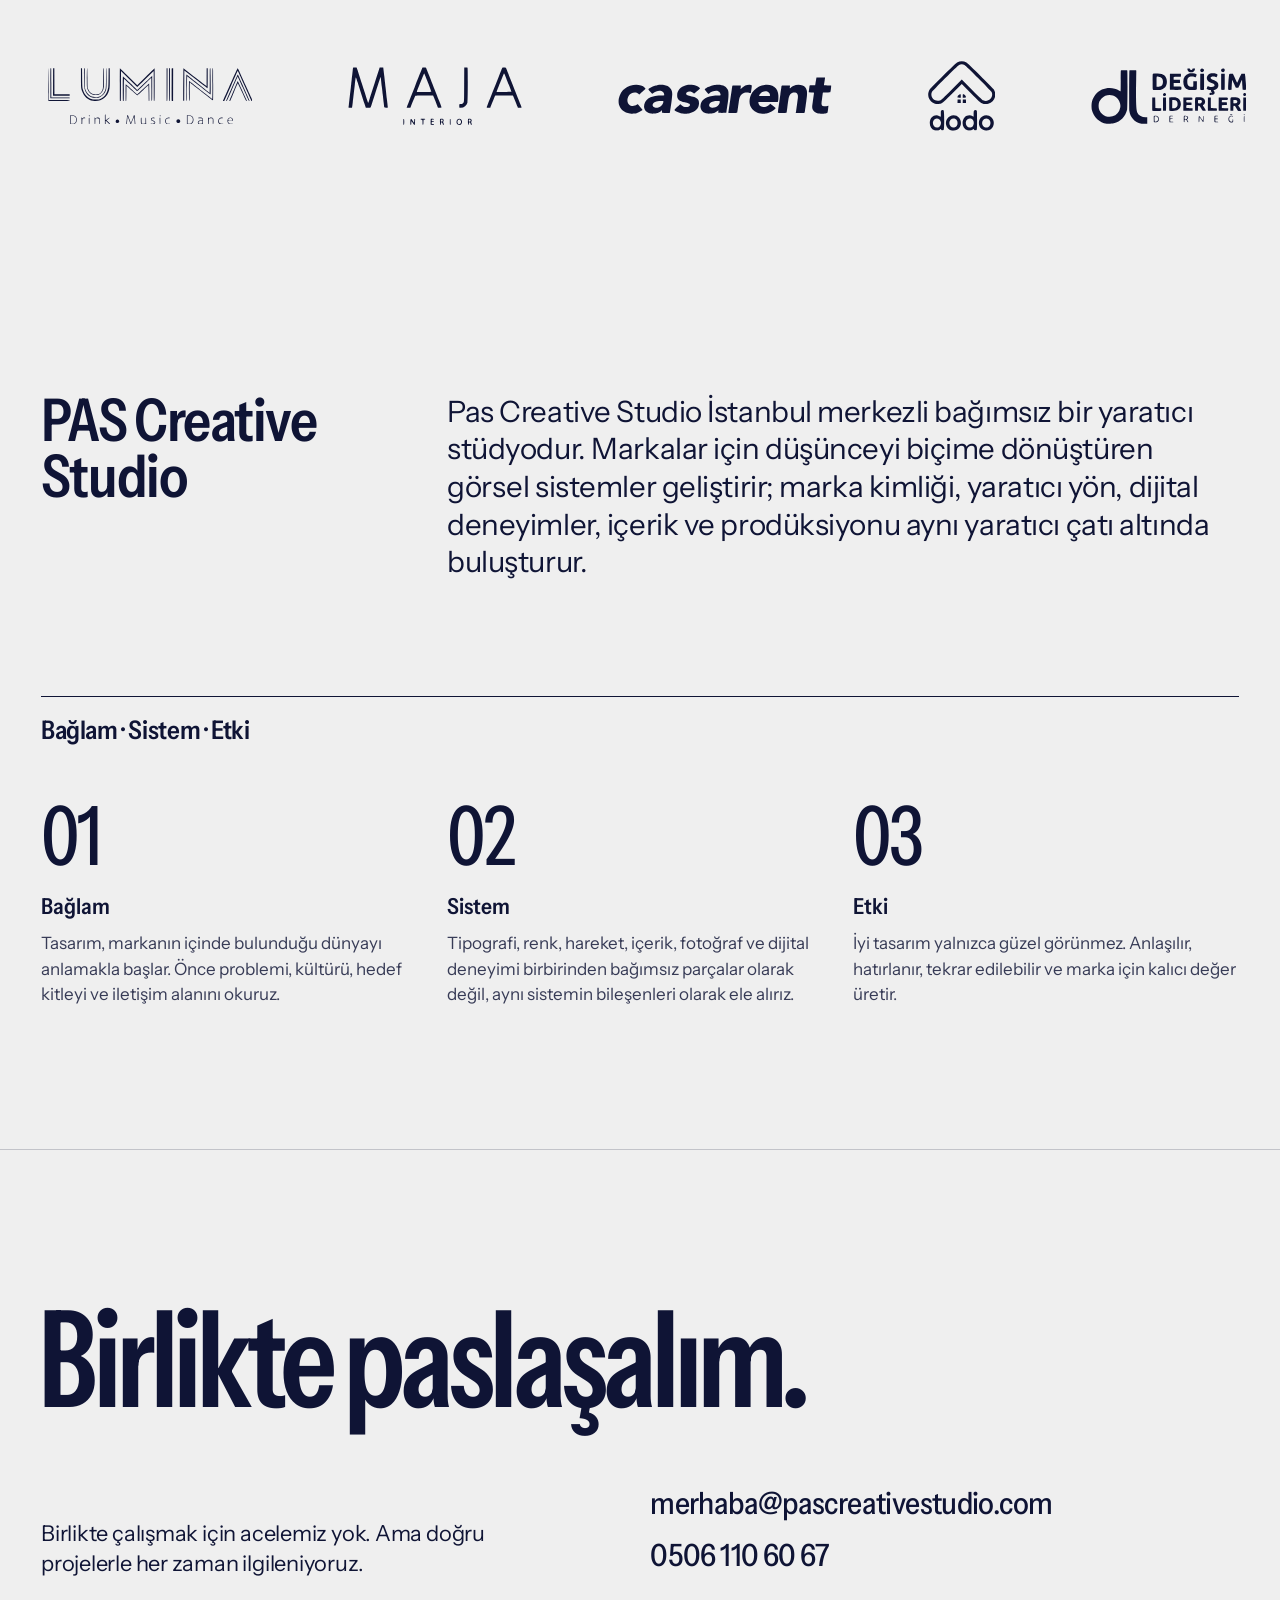
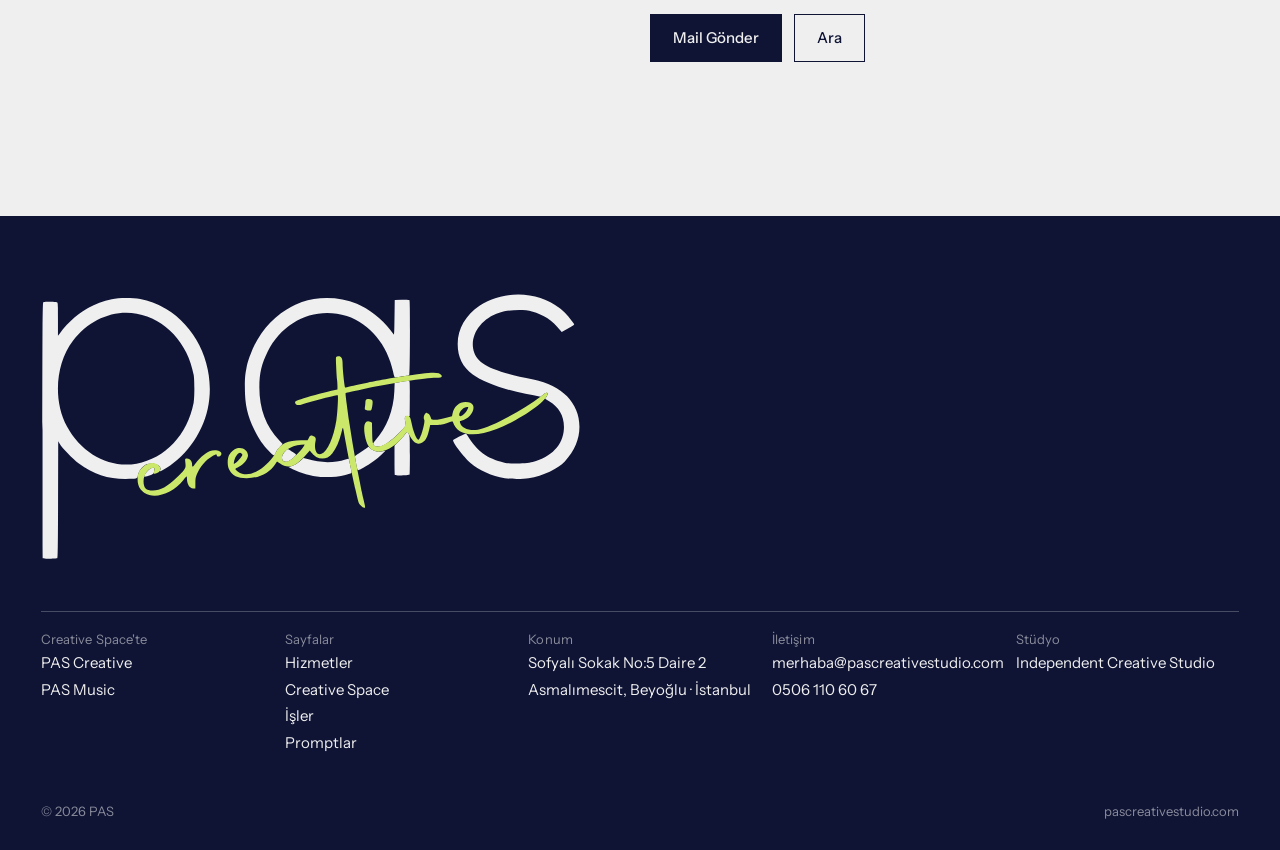
==== commit 441bb042: "Add files via upload" ====
--- a/creative/index.html
+++ b/creative/index.html
@@ -669,8 +669,64 @@
 .pk-card.is-off{opacity:.45;cursor:not-allowed}
 .svc-list a{display:block}
 
+
+/* ============ FOTOĞRAF ODAKLI CREATIVE DÜZENİ ============ */
+.hero{min-height:auto;padding-bottom:0}
+.hero-mid{flex:0 1 auto;padding-block:clamp(34px,5vw,72px) clamp(20px,2.2vw,34px)}
+.hero h1{grid-column:1/11}
+.hero-bottom{padding-block:22px 26px}
+.hero-cta{flex-wrap:wrap}
+
+.shot{margin:0}
+.shot img{width:100%;height:auto;display:block;pointer-events:none;-webkit-user-drag:none;user-select:none}
+.shot--wide img{aspect-ratio:16/9;object-fit:cover}
+.shot figcaption{display:flex;justify-content:space-between;gap:20px;padding-top:10px;padding-bottom:6px}
+
+.sp-facts{grid-column:4/13;margin-top:clamp(30px,3.4vw,52px);border-top:1px solid var(--ink);
+  display:grid;grid-template-columns:repeat(4,minmax(0,1fr));gap:var(--gut)}
+.sp-facts div{padding-top:12px}
+.sp-facts dt{font-size:13px;color:var(--muted)}
+.sp-facts dd{margin-top:4px;font-weight:500;font-size:15px;line-height:1.35}
+
+.sp-block{margin-top:clamp(52px,6.2vw,100px);row-gap:22px;align-items:start}
+.sp-side{grid-column:1/4;border-top:1px solid var(--ink);padding-top:14px}
+.sp-n{display:block;font-size:13px;color:var(--muted);margin-bottom:10px}
+.sp-side h3{font-size:clamp(22px,2.1vw,30px);font-weight:600;font-stretch:88%;letter-spacing:-.018em;line-height:1.1}
+.sp-side p{margin-top:12px;font-size:15px;line-height:1.45;color:rgba(15,20,53,.8);max-width:30em}
+.sp-grid{grid-column:4/13;display:grid;gap:var(--gut)}
+.sp-grid--1{grid-template-columns:1fr}
+.sp-grid--2{grid-template-columns:1fr 1fr}
+.sp-grid--3{grid-template-columns:repeat(3,minmax(0,1fr))}
+.sp-grid img{width:100%;height:auto;object-fit:cover;display:block;background:var(--grey);
+  pointer-events:none;-webkit-user-drag:none;user-select:none}
+.sp-grid--1 img{aspect-ratio:3/2}
+.sp-grid--2 img,.sp-grid--3 img{aspect-ratio:4/5}
+#csFig{clip-path:inset(0 5% 0 5%);transition:clip-path 1.2s var(--ease)}
+#csFig.is-in{clip-path:inset(0)}
+.cs-cta{margin-top:clamp(44px,5vw,72px)}
+
+@media (max-width:1080px){
+  .sp-facts{grid-template-columns:1fr 1fr}
+}
+@media (max-width:820px){
+  .hero h1{grid-column:1/-1}
+  .sp-facts{grid-column:1/-1;grid-template-columns:1fr;gap:0}
+  .sp-facts div{padding-block:11px;border-bottom:1px solid var(--rule)}
+  .sp-facts div:first-child{padding-top:12px}
+  .sp-side,.sp-grid{grid-column:1/-1}
+  .sp-grid--2,.sp-grid--3{grid-template-columns:1fr}
+  .shot figcaption{flex-direction:column;gap:4px}
+  #csFig{clip-path:none}
+}
+
+
+.sp-facts dd,.pk-facts dd,.pk-rows dd{margin:0}
+#creative-space{padding-bottom:clamp(56px,6.2vw,96px)}
+#studio{padding-top:clamp(56px,6.2vw,96px)}
+#paketler{padding-block:clamp(64px,7vw,116px) clamp(80px,9vw,150px)}
 </style>
-<noscript><style>.hero .h-line>span{transform:none}.hero-fig .frame,.cs-fig{clip-path:inset(0)}</style></noscript><script type="application/ld+json">{"@context": "https://schema.org", "@graph": [{"@type": "WebSite", "@id": "https://pascreativestudio.com/#website", "url": "https://pascreativestudio.com/", "name": "PAS", "inLanguage": "tr-TR"}, {"@type": "WebPage", "@id": "https://pascreativestudio.com/creative/#webpage", "url": "https://pascreativestudio.com/creative/", "name": "PAS Creative Studio — Tasarım ve Prodüksiyon | Beyoğlu", "description": "Beyoğlu, İstanbul’da bağımsız yaratıcı stüdyo. Marka kimliği, web tasarımı, sosyal medya, fotoğraf-video ve AI destekli yaratıcı prodüksiyon.", "inLanguage": "tr-TR", "isPartOf": {"@id": "https://pascreativestudio.com/#website"}, "about": {"@id": "https://pascreativestudio.com/creative/#business"}, "breadcrumb": {"@id": "https://pascreativestudio.com/creative/#breadcrumb"}}, {"@type": ["LocalBusiness", "ProfessionalService"], "@id": "https://pascreativestudio.com/creative/#business", "name": "PAS Creative Studio", "alternateName": "PAS Creative", "description": "PAS Creative Studio, Beyoğlu Asmalımescit'te bağımsız yaratıcı stüdyo. Marka kimliği, sosyal medya ve içerik, web tasarımı, fotoğraf ve video prodüksiyon. Creative Space'te kiralanabilir çekim stüdyosu.", "url": "https://pascreativestudio.com/creative/", "email": "merhaba@pascreativestudio.com", "telephone": "+905061106067", "image": "https://pascreativestudio.com/assets/link-preview.jpg", "priceRange": "$$", "currenciesAccepted": "TRY", "address": {"@type": "PostalAddress", "streetAddress": "Sofyalı Sokak No:5 Daire 2", "addressLocality": "Beyoğlu", "addressRegion": "İstanbul", "addressCountry": "TR"}, "areaServed": {"@type": "City", "name": "İstanbul"}, "knowsAbout": ["marka kimliği", "grafik tasarım", "sosyal medya yönetimi", "fotoğraf prodüksiyon", "video prodüksiyon", "web tasarımı", "kiralanabilir fotoğraf stüdyosu", "podcast çekim alanı", "YouTube çekim alanı"], "hasOfferCatalog": {"@type": "OfferCatalog", "name": "Hizmetler", "itemListElement": [{"@type": "Offer", "itemOffered": {"@type": "Service", "name": "Marka Kimliği", "provider": {"@id": "https://pascreativestudio.com/creative/#business"}}}, {"@type": "Offer", "itemOffered": {"@type": "Service", "name": "Creative Direction", "provider": {"@id": "https://pascreativestudio.com/creative/#business"}}}, {"@type": "Offer", "itemOffered": {"@type": "Service", "name": "Sosyal Medya & İçerik Sistemleri", "provider": {"@id": "https://pascreativestudio.com/creative/#business"}}}, {"@type": "Offer", "itemOffered": {"@type": "Service", "name": "Fotoğraf & Video Prodüksiyon", "provider": {"@id": "https://pascreativestudio.com/creative/#business"}}}, {"@type": "Offer", "itemOffered": {"@type": "Service", "name": "Web Tasarımı", "provider": {"@id": "https://pascreativestudio.com/creative/#business"}}}, {"@type": "Offer", "itemOffered": {"@type": "Service", "name": "Kampanya & Dijital İletişim", "provider": {"@id": "https://pascreativestudio.com/creative/#business"}}}, {"@type": "Offer", "itemOffered": {"@type": "Service", "name": "AI Destekli Yaratıcı Prodüksiyon", "provider": {"@id": "https://pascreativestudio.com/creative/#business"}}}, {"@type": "Offer", "itemOffered": {"@type": "Service", "name": "Basılı & Fiziksel Materyaller", "provider": {"@id": "https://pascreativestudio.com/creative/#business"}}}, {"@type": "Offer", "itemOffered": {"@type": "Service", "name": "Stüdyo Kiralama", "provider": {"@id": "https://pascreativestudio.com/creative/#business"}}}, {"@type": "Offer", "itemOffered": {"@type": "Service", "name": "Workshop & Eğitim", "provider": {"@id": "https://pascreativestudio.com/creative/#business"}}}]}}, {"@type": "BreadcrumbList", "@id": "https://pascreativestudio.com/creative/#breadcrumb", "itemListElement": [{"@type": "ListItem", "position": 1, "name": "PAS", "item": "https://pascreativestudio.com/"}, {"@type": "ListItem", "position": 2, "name": "PAS Creative Studio", "item": "https://pascreativestudio.com/creative/"}]}]}</script>
+<noscript><style>.hero .h-line>span{transform:none}.hero-fig .frame,.cs-fig{clip-path:inset(0)}#paketler{padding-block:clamp(64px,7vw,116px) clamp(80px,9vw,150px)}
+</style></noscript><script type="application/ld+json">{"@context": "https://schema.org", "@graph": [{"@type": "WebSite", "@id": "https://pascreativestudio.com/#website", "url": "https://pascreativestudio.com/", "name": "PAS", "inLanguage": "tr-TR"}, {"@type": "WebPage", "@id": "https://pascreativestudio.com/creative/#webpage", "url": "https://pascreativestudio.com/creative/", "name": "PAS Creative Studio — Tasarım ve Prodüksiyon | Beyoğlu", "description": "Beyoğlu, İstanbul’da bağımsız yaratıcı stüdyo. Marka kimliği, web tasarımı, sosyal medya, fotoğraf-video ve AI destekli yaratıcı prodüksiyon.", "inLanguage": "tr-TR", "isPartOf": {"@id": "https://pascreativestudio.com/#website"}, "about": {"@id": "https://pascreativestudio.com/creative/#business"}, "breadcrumb": {"@id": "https://pascreativestudio.com/creative/#breadcrumb"}}, {"@type": ["LocalBusiness", "ProfessionalService"], "@id": "https://pascreativestudio.com/creative/#business", "name": "PAS Creative Studio", "alternateName": "PAS Creative", "description": "PAS Creative Studio, Beyoğlu Asmalımescit'te bağımsız yaratıcı stüdyo. Marka kimliği, sosyal medya ve içerik, web tasarımı, fotoğraf ve video prodüksiyon. Creative Space'te kiralanabilir çekim stüdyosu.", "url": "https://pascreativestudio.com/creative/", "email": "merhaba@pascreativestudio.com", "telephone": "+905061106067", "image": "https://pascreativestudio.com/assets/link-preview.jpg", "priceRange": "$$", "currenciesAccepted": "TRY", "address": {"@type": "PostalAddress", "streetAddress": "Sofyalı Sokak No:5 Daire 2", "addressLocality": "Beyoğlu", "addressRegion": "İstanbul", "addressCountry": "TR"}, "areaServed": {"@type": "City", "name": "İstanbul"}, "knowsAbout": ["marka kimliği", "grafik tasarım", "sosyal medya yönetimi", "fotoğraf prodüksiyon", "video prodüksiyon", "web tasarımı", "kiralanabilir fotoğraf stüdyosu", "podcast çekim alanı", "YouTube çekim alanı"], "hasOfferCatalog": {"@type": "OfferCatalog", "name": "Hizmetler", "itemListElement": [{"@type": "Offer", "itemOffered": {"@type": "Service", "name": "Marka Kimliği", "provider": {"@id": "https://pascreativestudio.com/creative/#business"}}}, {"@type": "Offer", "itemOffered": {"@type": "Service", "name": "Creative Direction", "provider": {"@id": "https://pascreativestudio.com/creative/#business"}}}, {"@type": "Offer", "itemOffered": {"@type": "Service", "name": "Sosyal Medya & İçerik Sistemleri", "provider": {"@id": "https://pascreativestudio.com/creative/#business"}}}, {"@type": "Offer", "itemOffered": {"@type": "Service", "name": "Fotoğraf & Video Prodüksiyon", "provider": {"@id": "https://pascreativestudio.com/creative/#business"}}}, {"@type": "Offer", "itemOffered": {"@type": "Service", "name": "Web Tasarımı", "provider": {"@id": "https://pascreativestudio.com/creative/#business"}}}, {"@type": "Offer", "itemOffered": {"@type": "Service", "name": "Kampanya & Dijital İletişim", "provider": {"@id": "https://pascreativestudio.com/creative/#business"}}}, {"@type": "Offer", "itemOffered": {"@type": "Service", "name": "AI Destekli Yaratıcı Prodüksiyon", "provider": {"@id": "https://pascreativestudio.com/creative/#business"}}}, {"@type": "Offer", "itemOffered": {"@type": "Service", "name": "Basılı & Fiziksel Materyaller", "provider": {"@id": "https://pascreativestudio.com/creative/#business"}}}, {"@type": "Offer", "itemOffered": {"@type": "Service", "name": "Stüdyo Kiralama", "provider": {"@id": "https://pascreativestudio.com/creative/#business"}}}, {"@type": "Offer", "itemOffered": {"@type": "Service", "name": "Workshop & Eğitim", "provider": {"@id": "https://pascreativestudio.com/creative/#business"}}}]}}, {"@type": "BreadcrumbList", "@id": "https://pascreativestudio.com/creative/#breadcrumb", "itemListElement": [{"@type": "ListItem", "position": 1, "name": "PAS", "item": "https://pascreativestudio.com/"}, {"@type": "ListItem", "position": 2, "name": "PAS Creative Studio", "item": "https://pascreativestudio.com/creative/"}]}]}</script>
 <script defer src="/assets/tracking-config.js"></script>
 <script defer src="/assets/tracking.js"></script>
 <script type="application/ld+json">{"@context": "https://schema.org", "@type": "OfferCatalog", "name": "PAS Creative Space — Kiralama Paketleri", "url": "https://pascreativestudio.com/creative/#paketler", "provider": {"@id": "https://pascreativestudio.com/creative/#business"}, "itemListElement": [{"@type": "Offer", "name": "Başlangıç Paketi", "priceCurrency": "TRY", "availability": "https://schema.org/InStock", "url": "https://pascreativestudio.com/creative/#paketler", "itemOffered": {"@type": "Service", "name": "Başlangıç Paketi", "description": "Reels, sosyal medya, YouTube, kişisel marka ve küçük ölçekli içerik çekimleri için hazırlanmış temel stüdyo paketi.", "serviceType": "Prodüksiyon stüdyosu kiralama", "areaServed": {"@type": "City", "name": "İstanbul"}, "provider": {"@id": "https://pascreativestudio.com/creative/#business"}}, "priceSpecification": [{"@type": "UnitPriceSpecification", "price": 2500, "priceCurrency": "TRY", "valueAddedTaxIncluded": false, "referenceQuantity": {"@type": "QuantitativeValue", "value": 2, "unitCode": "HUR"}}, {"@type": "UnitPriceSpecification", "price": 5000, "priceCurrency": "TRY", "valueAddedTaxIncluded": false, "referenceQuantity": {"@type": "QuantitativeValue", "value": 4, "unitCode": "HUR"}}, {"@type": "UnitPriceSpecification", "price": 8500, "priceCurrency": "TRY", "valueAddedTaxIncluded": false, "referenceQuantity": {"@type": "QuantitativeValue", "value": 8, "unitCode": "HUR"}}]}, {"@type": "Offer", "name": "Fotoğrafçı Paketi", "priceCurrency": "TRY", "availability": "https://schema.org/InStock", "url": "https://pascreativestudio.com/creative/#paketler", "itemOffered": {"@type": "Service", "name": "Fotoğrafçı Paketi", "description": "Portre, moda, lookbook, ürün, katalog ve reklam fotoğrafçılığı için profesyonel flaş ve ışık şekillendirme altyapısı.", "serviceType": "Prodüksiyon stüdyosu kiralama", "areaServed": {"@type": "City", "name": "İstanbul"}, "provider": {"@id": "https://pascreativestudio.com/creative/#business"}}, "priceSpecification": [{"@type": "UnitPriceSpecification", "price": 4000, "priceCurrency": "TRY", "valueAddedTaxIncluded": false, "referenceQuantity": {"@type": "QuantitativeValue", "value": 2, "unitCode": "HUR"}}, {"@type": "UnitPriceSpecification", "price": 7500, "priceCurrency": "TRY", "valueAddedTaxIncluded": false, "referenceQuantity": {"@type": "QuantitativeValue", "value": 4, "unitCode": "HUR"}}, {"@type": "UnitPriceSpecification", "price": 13000, "priceCurrency": "TRY", "valueAddedTaxIncluded": false, "referenceQuantity": {"@type": "QuantitativeValue", "value": 8, "unitCode": "HUR"}}]}, {"@type": "Offer", "name": "Video Prodüksiyon Paketi", "priceCurrency": "TRY", "availability": "https://schema.org/InStock", "url": "https://pascreativestudio.com/creative/#paketler", "itemOffered": {"@type": "Service", "name": "Video Prodüksiyon Paketi", "description": "Reklam, röportaj, ürün filmi, müzik videosu ve dijital kampanyalar için kapsamlı sürekli ışık ve ses altyapısı.", "serviceType": "Prodüksiyon stüdyosu kiralama", "areaServed": {"@type": "City", "name": "İstanbul"}, "provider": {"@id": "https://pascreativestudio.com/creative/#business"}}, "priceSpecification": [{"@type": "UnitPriceSpecification", "price": 4500, "priceCurrency": "TRY", "valueAddedTaxIncluded": false, "referenceQuantity": {"@type": "QuantitativeValue", "value": 2, "unitCode": "HUR"}}, {"@type": "UnitPriceSpecification", "price": 8500, "priceCurrency": "TRY", "valueAddedTaxIncluded": false, "referenceQuantity": {"@type": "QuantitativeValue", "value": 4, "unitCode": "HUR"}}, {"@type": "UnitPriceSpecification", "price": 15000, "priceCurrency": "TRY", "valueAddedTaxIncluded": false, "referenceQuantity": {"@type": "QuantitativeValue", "value": 8, "unitCode": "HUR"}}]}, {"@type": "Offer", "name": "Full Prodüksiyon Paketi", "priceCurrency": "TRY", "availability": "https://schema.org/InStock", "url": "https://pascreativestudio.com/creative/#paketler", "itemOffered": {"@type": "Service", "name": "Full Prodüksiyon Paketi", "description": "Fotoğraf ve video prodüksiyonları için flaş, sürekli ışık, ses, fon ve dijital çalışma ekipmanlarının birlikte kullanıldığı kapsamlı paket.", "serviceType": "Prodüksiyon stüdyosu kiralama", "areaServed": {"@type": "City", "name": "İstanbul"}, "provider": {"@id": "https://pascreativestudio.com/creative/#business"}}, "priceSpecification": [{"@type": "UnitPriceSpecification", "price": 6500, "priceCurrency": "TRY", "valueAddedTaxIncluded": false, "referenceQuantity": {"@type": "QuantitativeValue", "value": 2, "unitCode": "HUR"}}, {"@type": "UnitPriceSpecification", "price": 12000, "priceCurrency": "TRY", "valueAddedTaxIncluded": false, "referenceQuantity": {"@type": "QuantitativeValue", "value": 4, "unitCode": "HUR"}}, {"@type": "UnitPriceSpecification", "price": 21000, "priceCurrency": "TRY", "valueAddedTaxIncluded": false, "referenceQuantity": {"@type": "QuantitativeValue", "value": 8, "unitCode": "HUR"}}]}, {"@type": "Offer", "name": "Workshop & Etkinlik Alanı", "priceCurrency": "TRY", "availability": "https://schema.org/InStock", "url": "https://pascreativestudio.com/creative/#paketler", "itemOffered": {"@type": "Service", "name": "Workshop & Etkinlik Alanı", "description": "Workshop, eğitim, toplantı, film gösterimi ve yaratıcı topluluk etkinlikleri için esnek kullanım alanı.", "serviceType": "Prodüksiyon stüdyosu kiralama", "areaServed": {"@type": "City", "name": "İstanbul"}, "provider": {"@id": "https://pascreativestudio.com/creative/#business"}}, "priceSpecification": [{"@type": "UnitPriceSpecification", "price": 3000, "priceCurrency": "TRY", "valueAddedTaxIncluded": false, "referenceQuantity": {"@type": "QuantitativeValue", "value": 2, "unitCode": "HUR"}}, {"@type": "UnitPriceSpecification", "price": 6000, "priceCurrency": "TRY", "valueAddedTaxIncluded": false, "referenceQuantity": {"@type": "QuantitativeValue", "value": 4, "unitCode": "HUR"}}, {"@type": "UnitPriceSpecification", "price": 10000, "priceCurrency": "TRY", "valueAddedTaxIncluded": false, "referenceQuantity": {"@type": "QuantitativeValue", "value": 8, "unitCode": "HUR"}}]}]}</script>
@@ -711,10 +767,10 @@
   <header class="head" id="head">
     <a href="#top" class="head-brand" data-scroll aria-label="PAS Creative"><svg class="brand-logo" viewBox="0 0 1051 520" role="img" aria-label="PAS Creative"><use href="#lg-pas-creative"/></svg></a>
     <nav class="nav" aria-label="Ana menü">
-      <a href="/creative/hizmetler/">Studio</a>
-      <a href="/creative/creative-space/">Creative Space</a>
+      <a href="#creative-space" data-scroll>Creative Space</a>
+      <a href="#paketler" data-scroll>Paketler</a>
+      <a href="#studio" data-scroll>Hizmetler</a>
       <a href="/promptlar/">Promptlar</a>
-      <a href="#hakkimizda" data-scroll>Hakkımızda</a>
       <a href="#iletisim" data-scroll>İletişim</a>
     </nav>
     <div class="head-side">
@@ -726,10 +782,11 @@
   <div class="mnav" id="mnav" hidden>
     <div class="mnav-top"><svg class="brand-logo" viewBox="0 0 1051 520" role="img" aria-label="PAS Creative"><use href="#lg-pas-creative"/></svg><button id="menuClose" style="min-height:44px;font-weight:500">Kapat</button></div>
     <ul>
-      <li><a href="/creative/hizmetler/">Studio</a></li>
-      <li><a href="/creative/creative-space/">Creative Space</a></li>
+      <li><a href="#creative-space" data-scroll>Creative Space</a></li>
+      <li><a href="#paketler" data-scroll>Paketler</a></li>
+      <li><a href="#studio" data-scroll>Hizmetler</a></li>
+      <li><a href="#hakkimizda" data-scroll>Hakkımızda</a></li>
       <li><a href="/promptlar/">Promptlar</a></li>
-      <li><a href="#hakkimizda" data-scroll>Hakkımızda</a></li>
       <li><a href="#iletisim" data-scroll>İletişim</a></li>
     </ul>
     <p class="meta"><a href="/music/" class="link" style="color:var(--bg)">PAS Music</a> &nbsp; Beyoğlu · İstanbul</p>
@@ -744,19 +801,86 @@
       </div>
       <div class="g hero-mid">
         <h1><span class="h-line"><span>Markalar için</span></span><span class="h-line"><span>görsel sistemler</span></span><span class="h-line"><span>kuruyoruz.</span></span></h1>
-        <figure class="hero-fig">
-          <div class="frame"><img fetchpriority="high" decoding="async" src="/assets/foto/c-giris.jpg" width="1200" height="900" draggable="false" alt="PAS Creative Space çekim alanı: beyaz sonsuz fon, siyah çıtalı duvar ve dikey sıcak ışık şeritleri"></div>
-          <figcaption class="meta">Creative Space, Asmalımescit</figcaption>
-        </figure>
       </div>
       <div class="g hero-bottom">
         <p>Stratejiden tasarıma, içerikten prodüksiyona; markaların nasıl göründüğünü, konuştuğunu ve hatırlandığını birlikte tasarlıyoruz.</p>
         <div class="hero-cta">
           <a href="#iletisim" class="btn btn--solid" data-scroll>Birlikte Çalışalım</a>
+          <a href="#paketler" class="btn" data-scroll>Stüdyoyu Kirala</a>
         </div>
       </div>
     </section>
+
+    <!-- stüdyo: açılış fotoğrafı -->
+    <figure class="shot shot--wide">
+      <img fetchpriority="high" decoding="async" src="/assets/foto/cs-genel.jpg" width="1800" height="1012" draggable="false"
+           alt="PAS Creative Space çekim alanı: beyaz sonsuz fon, vitraylı pencereler ve çalışma masası">
+      <figcaption class="wrap meta"><span>Çekim alanı · Beyaz sonsuz fon</span><span>Sofyalı Sokak No:5, Asmalımescit</span></figcaption>
+    </figure>
+
     <div class="ticker" aria-hidden="true"><div class="ticker-track" id="ticker"></div></div>
+
+    <!-- creative space -->
+    <section class="sec wrap" id="creative-space" aria-labelledby="t-cs">
+      <div class="g cs-head">
+        <p class="meta">Beyoğlu · İstanbul</p>
+        <h2 class="h2" id="t-cs">PAS Creative Space</h2>
+        <p class="lead cs-intro">Fotoğraf, video, ürün çekimi, reklam prodüksiyonu, podcast ve canlı performanslardan eğitim ve workshoplara kadar farklı üretim biçimleri için tasarlanan hibrit bir alan.</p>
+        <dl class="sp-facts">
+          <div><dt>Stüdyo alanı</dt><dd>25 m²</dd></div>
+          <div><dt>Tavan yüksekliği</dt><dd>3,5 metre</dd></div>
+          <div><dt>Ulaşım</dt><dd>Şişhane Metro'ya 1 dakika</dd></div>
+          <div><dt>Kapasite</dt><dd>20 kişi masalı · 30 kişi sandalyeli</dd></div>
+        </dl>
+      </div>
+
+      <!-- alan 01 -->
+      <div class="g sp-block">
+        <div class="sp-side">
+          <span class="sp-n tnum">01</span>
+          <h3>Prodüksiyon Stüdyosu</h3>
+          <p>Beyaz ve siyah fon sistemi, profesyonel flaş ve sürekli ışık altyapısı. Fotoğraf, video, ürün ve içerik çekimleri için kurulu çalışır durumda teslim edilir.</p>
+        </div>
+        <div class="sp-grid sp-grid--2" id="csFig">
+          <img decoding="async" loading="lazy" src="/assets/foto/cs-fon.jpg" width="1200" height="1500" draggable="false"
+               alt="Beyaz sonsuz fon sistemi ve kartonpiyer tavanlı çekim alanı">
+          <img decoding="async" loading="lazy" src="/assets/foto/cs-isik.jpg" width="1200" height="1500" draggable="false"
+               alt="Octa dome softbox'lar, tripod ve monitörle kurulmuş çekim düzeni">
+        </div>
+      </div>
+
+      <!-- alan 02 -->
+      <div class="g sp-block">
+        <div class="sp-side">
+          <span class="sp-n tnum">02</span>
+          <h3>Workshop &amp; Etkinlik Alanı</h3>
+          <p>Tarihi Beyoğlu mimarisinde workshop, eğitim, toplantı, film gösterimi ve yaratıcı topluluk etkinlikleri için esnek kullanım alanı. Masa düzeninde 20, sandalye düzeninde 30 kişiye kadar.</p>
+        </div>
+        <div class="sp-grid sp-grid--3">
+          <img decoding="async" loading="lazy" src="/assets/foto/cs-workshop-sandalye.jpg" width="1200" height="1500" draggable="false"
+               alt="Sandalye düzeninde workshop alanı, vitraylı pencereler ve kartonpiyer tavan">
+          <img decoding="async" loading="lazy" src="/assets/foto/cs-workshop-masa.jpg" width="1200" height="1500" draggable="false"
+               alt="Masa düzeninde workshop ve toplantı alanı">
+          <img decoding="async" loading="lazy" src="/assets/foto/cs-workshop-calisma.jpg" width="1200" height="1500" draggable="false"
+               alt="Çalışma masası, kanepe ve okuma lambasıyla toplantı düzeni">
+        </div>
+      </div>
+
+      <!-- alan 03 -->
+      <div class="g sp-block">
+        <div class="sp-side">
+          <span class="sp-n tnum">03</span>
+          <h3>Hazırlanma Odası</h3>
+          <p>Akustik panelli, boy aynalı hazırlanma odası. Kıyafet askılığı, askılık eşek ve buharlı ütü her kiralamada dahildir.</p>
+        </div>
+        <div class="sp-grid sp-grid--1">
+          <img decoding="async" loading="lazy" src="/assets/foto/cs-hazirlanma.jpg" width="1448" height="965" draggable="false"
+               alt="Hazırlanma odası: boy aynası, kıyafet askılığı, akustik paneller ve halı">
+        </div>
+      </div>
+
+      <div class="cs-cta"><a class="btn btn--solid" id="csMail" data-intent="space_inquiry" href="mailto:merhaba@pascreativestudio.com?subject=Creative%20Space">Creative Space hakkında bilgi al</a></div>
+    </section>
 
     <!-- studio / services -->
     <section class="sec wrap" id="studio" aria-labelledby="t-studio">
@@ -767,39 +891,14 @@
         <div class="svc-cols">
           <div>
             <h3 class="svc-gt">Creative</h3>
-            <ul class="svc-list" id="svcList"><li><span>Marka Kimliği</span></li><li><span>Creative Direction</span></li><li><span>Sosyal Medya &amp; İçerik Sistemleri</span></li><li><span>Fotoğraf &amp; Video Prodüksiyon</span></li><li><span>Web Tasarımı</span></li><li><span>Kampanya &amp; Dijital İletişim</span></li><li><span>AI Destekli Yaratıcı Prodüksiyon</span></li><li><span>Basılı &amp; Fiziksel Materyaller</span></li></ul>
+            <ul class="svc-list" id="svcList"></ul>
           </div>
           <div>
             <h3 class="svc-gt">Creative Space</h3>
-            <ul class="svc-list" id="spaceList"><li><a href="#paketler" data-scroll><span>Prodüksiyon Stüdyosu Kiralama</span></a></li><li><a href="#paketler" data-scroll><span>Workshop Alanı Kiralama</span></a></li></ul>
+            <ul class="svc-list"><li><a href="#paketler" data-scroll><span>Prodüksiyon Stüdyosu Kiralama</span></a></li><li><a href="#paketler" data-scroll><span>Workshop Alanı Kiralama</span></a></li></ul>
           </div>
         </div>
       </div>
-    </section>
-
-    <!-- creative space -->
-    <section class="sec wrap" id="creative-space" aria-labelledby="t-cs">
-      <div class="g cs-head">
-        <p class="meta">Beyoğlu · İstanbul</p>
-        <h2 class="h2" id="t-cs">PAS Creative Space</h2>
-        <p class="lead cs-intro">PAS'ın fikirlerin fiziksel üretime dönüştüğü Beyoğlu'ndaki yaratıcı alanı.</p>
-      </div>
-      <figure class="g cs-figwrap">
-        <div class="cs-fig" id="csFig"><div class="cs-grid">
-          <img decoding="async" src="/assets/foto/c-cekim-w.jpg" width="900" height="675" loading="lazy" draggable="false" alt="Çekim alanı: beyaz sonsuz fon, siyah çıtalı duvar ve dikey ışık şeritleri">
-          <img decoding="async" src="/assets/foto/c-calisma.jpg" width="900" height="675" loading="lazy" draggable="false" alt="Çalışma alanı: akustik panelli duvarlar, perde ve iki kişilik çalışma masası">
-        </div></div>
-        <figcaption class="cs-cap meta"><span>PAS Creative Space · Çekim ve çalışma alanı</span><span>Asmalımescit, Beyoğlu</span></figcaption>
-      </figure>
-      <div class="g">
-        <p class="lead cs-desc">Fotoğraf, video, ürün çekimi, reklam prodüksiyonu, podcast ve canlı performanslardan eğitim ve workshoplara kadar farklı üretim biçimleri için tasarlanan hibrit bir alan.</p>
-      </div>
-      <div class="g cs-cols">
-        <article><h3>Prodüksiyon</h3><p>PAS Creative'in fotoğraf, video, ürün, kampanya, müzik performansı ve içerik prodüksiyonlarının gerçekleştirildiği fiziksel üretim alanı.</p></article>
-        <article><h3>Stüdyo Kiralama</h3><p>Alan, uygun günlerde bağımsız fotoğrafçılar, videograflar, markalar ve yaratıcı ekipler için kiralanabilir.</p></article>
-        <article><h3>Workshop &amp; Eğitim</h3><p>Tasarım, yapay zekâ destekli yaratıcı üretim, içerik, fotoğraf ve yeni üretim araçları üzerine bireysel ve küçük grup eğitimleri, buluşmalar ve workshoplar.</p></article>
-      </div>
-      <div class="cs-cta"><a class="btn btn--solid" id="csMail" data-intent="space_inquiry" href="mailto:merhaba@pascreativestudio.com?subject=Creative%20Space">Creative Space hakkında bilgi al</a></div>
     </section>
 
     <!-- paketler / rezervasyon -->
@@ -808,12 +907,6 @@
         <p class="meta">Creative Space · Kiralama</p>
         <h2 class="h2" id="t-pk">Alanını Seç, Üretmeye Başla.</h2>
         <p class="lead">Çekiminize veya etkinliğinize uygun paketi oluşturun. Süreyi ve ek hizmetleri belirleyin, fiyatınızı anında görün.</p>
-        <dl class="pk-facts">
-          <div><dt>Konum</dt><dd>Asmalımescit, Beyoğlu / İstanbul</dd></div>
-          <div><dt>Ulaşım</dt><dd>Şişhane Metro İstasyonu'na yaklaşık 1 dakika yürüme mesafesinde</dd></div>
-          <div><dt>Stüdyo alanı</dt><dd>25 m²</dd></div>
-          <div><dt>Tavan yüksekliği</dt><dd>3,5 metre</dd></div>
-        </dl>
       </div>
 
       <div class="pk-tabs" role="tablist" aria-label="Paketler" id="pkTabs"></div>
@@ -910,7 +1003,6 @@
       <div class="marquee" id="marquee" aria-hidden="true"></div>
     </section>
 
-
     <!-- about -->
     <section class="sec wrap" id="hakkimizda" aria-labelledby="t-ab">
       <div class="g ab-top">
@@ -946,7 +1038,7 @@
     <svg class="brand-logo" viewBox="0 0 1051 520" role="img" aria-label="PAS Creative"><use href="#lg-pas-creative"/></svg>
     <div class="g foot-grid">
       <div><span class="meta">Creative Space'te</span><a href="#top" data-scroll class="link" style="justify-self:start">PAS Creative</a><a href="/music/" class="link" style="justify-self:start">PAS Music</a></div>
-      <div><span class="meta">Arşiv</span><a href="/creative/isler/" class="link">İşler</a><a href="/promptlar/" class="link" style="justify-self:start">Promptlar</a></div>
+      <div><span class="meta">Sayfalar</span><a href="/creative/hizmetler/" class="link" style="justify-self:start">Hizmetler</a><a href="/creative/creative-space/" class="link" style="justify-self:start">Creative Space</a><a href="/creative/isler/" class="link" style="justify-self:start">İşler</a><a href="/promptlar/" class="link" style="justify-self:start">Promptlar</a></div>
       <div><span class="meta">Konum</span><span>Sofyalı Sokak No:5 Daire 2</span><span>Asmalımescit, Beyoğlu · İstanbul</span></div>
       <div><span class="meta">İletişim</span><a class="link js-mail" href="mailto:merhaba@pascreativestudio.com" style="justify-self:start">merhaba@pascreativestudio.com</a><a class="link js-tel tnum" href="tel:+905061106067" style="justify-self:start">0506 110 60 67</a></div>
       <div><span class="meta">Stüdyo</span><span>Independent Creative Studio</span></div>
@@ -1061,9 +1153,9 @@
 addEventListener('scroll',()=>head.classList.toggle('is-scrolled',scrollY>8),{passive:true});
 const navLinks=$$('.nav a');
 const io=new IntersectionObserver(es=>es.forEach(en=>{if(en.isIntersecting){navLinks.forEach(a=>a.classList.toggle('is-active',a.getAttribute('href')==='#'+en.target.id))}}),{rootMargin:'-45% 0px -50% 0px'});
-['studio','creative-space','hakkimizda','iletisim'].forEach(id=>io.observe(document.getElementById(id)));
+['creative-space','paketler','studio','iletisim'].forEach(id=>{const el=document.getElementById(id);if(el)io.observe(el)});
 const csIo=new IntersectionObserver(es=>es.forEach(en=>{if(en.isIntersecting){en.target.classList.add('is-in');csIo.unobserve(en.target)}}),{threshold:.2});
-csIo.observe($('#csFig'));
+const _cf=$('#csFig');if(_cf)csIo.observe(_cf);
 
 /* Esc */
 addEventListener('keydown',e=>{if(e.key==='Escape'&&!mnav.hidden){menu(false);menuBtn.focus()}});
@@ -1073,7 +1165,7 @@
 const T0='PAS Creative Studio — Tasarım, Sosyal Medya ve Prodüksiyon | İstanbul';
 const TITLES={entry:T0,creative:T0};
 let current=null;const wipe=$('#wipe');const split=$('#split');
-const SECTIONS=['top','studio','creative-space','hakkimizda','iletisim','paslastik'];
+const SECTIONS=['top','studio','creative-space','paketler','hakkimizda','iletisim','paslastik'];
 function routeOf(){return 'creative'}
 function setView(name){
   document.documentElement.classList.toggle('at-entry',name==='entry');current=name;
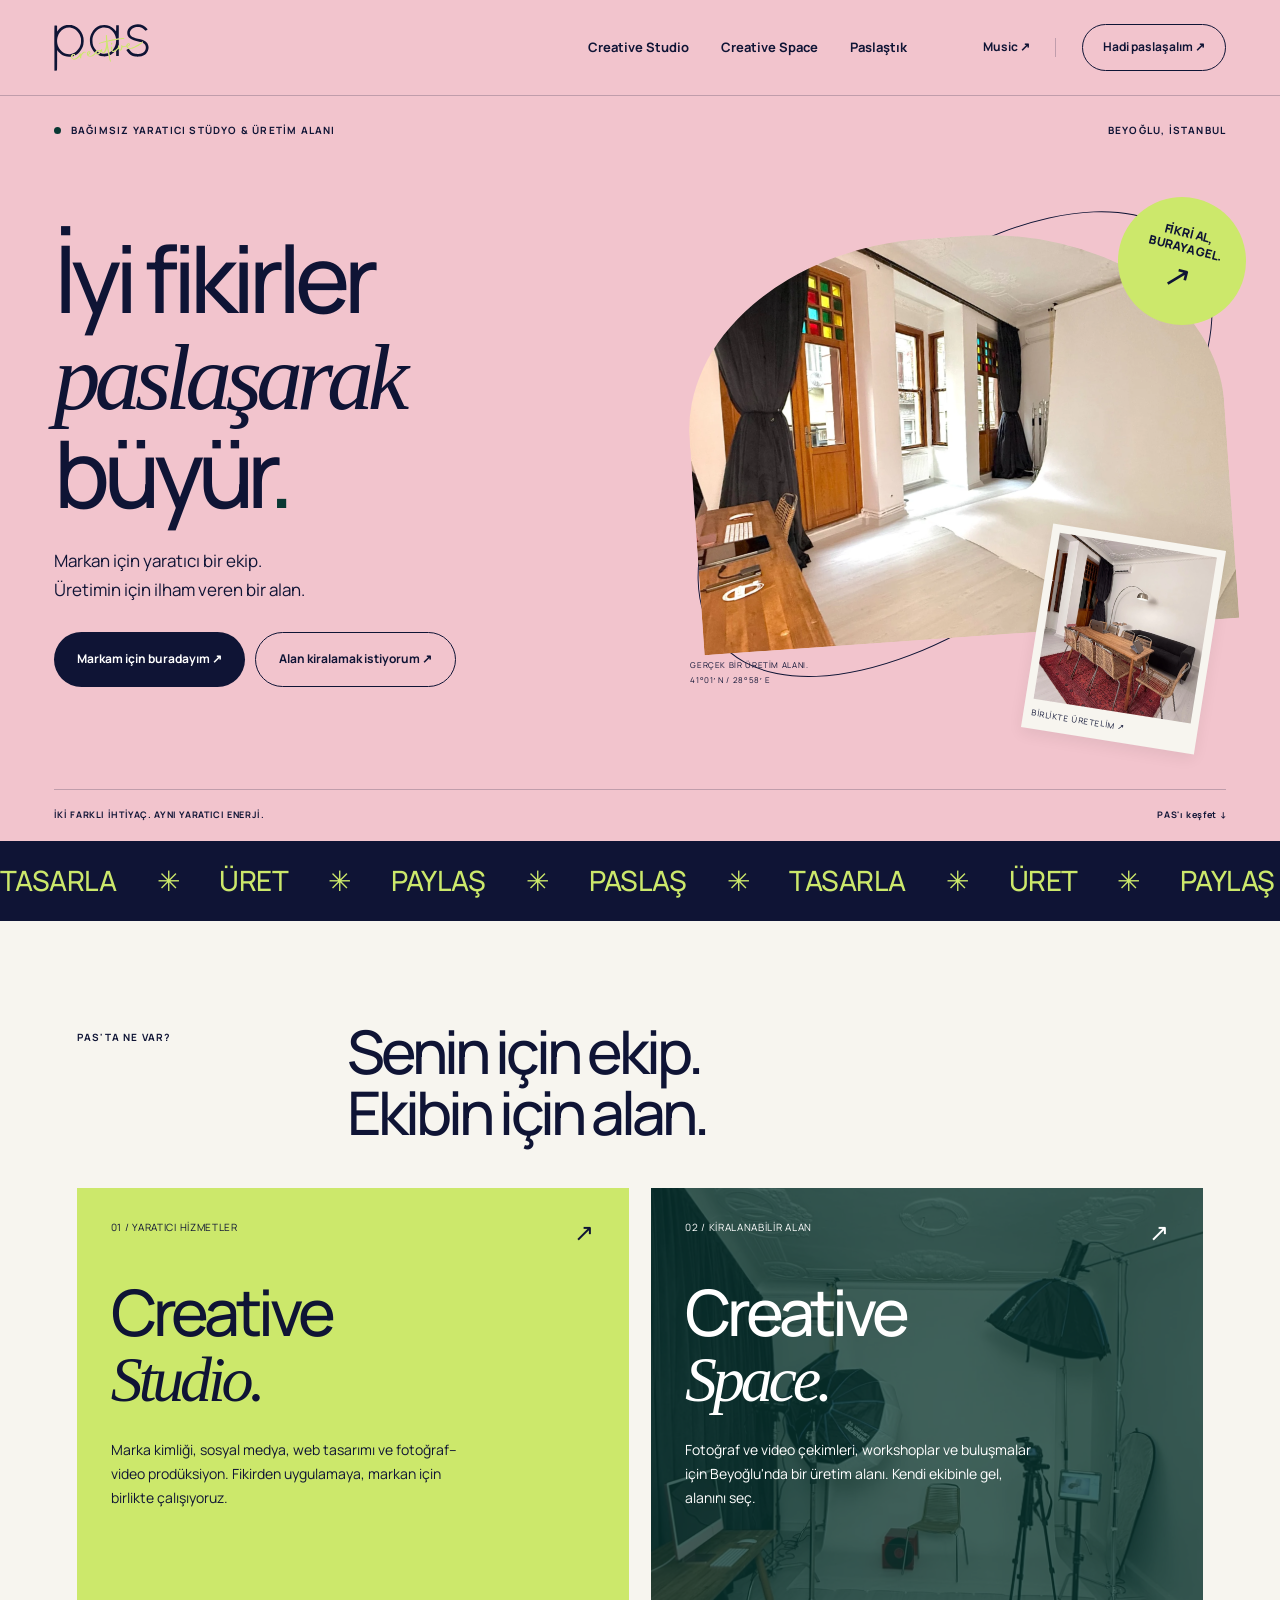
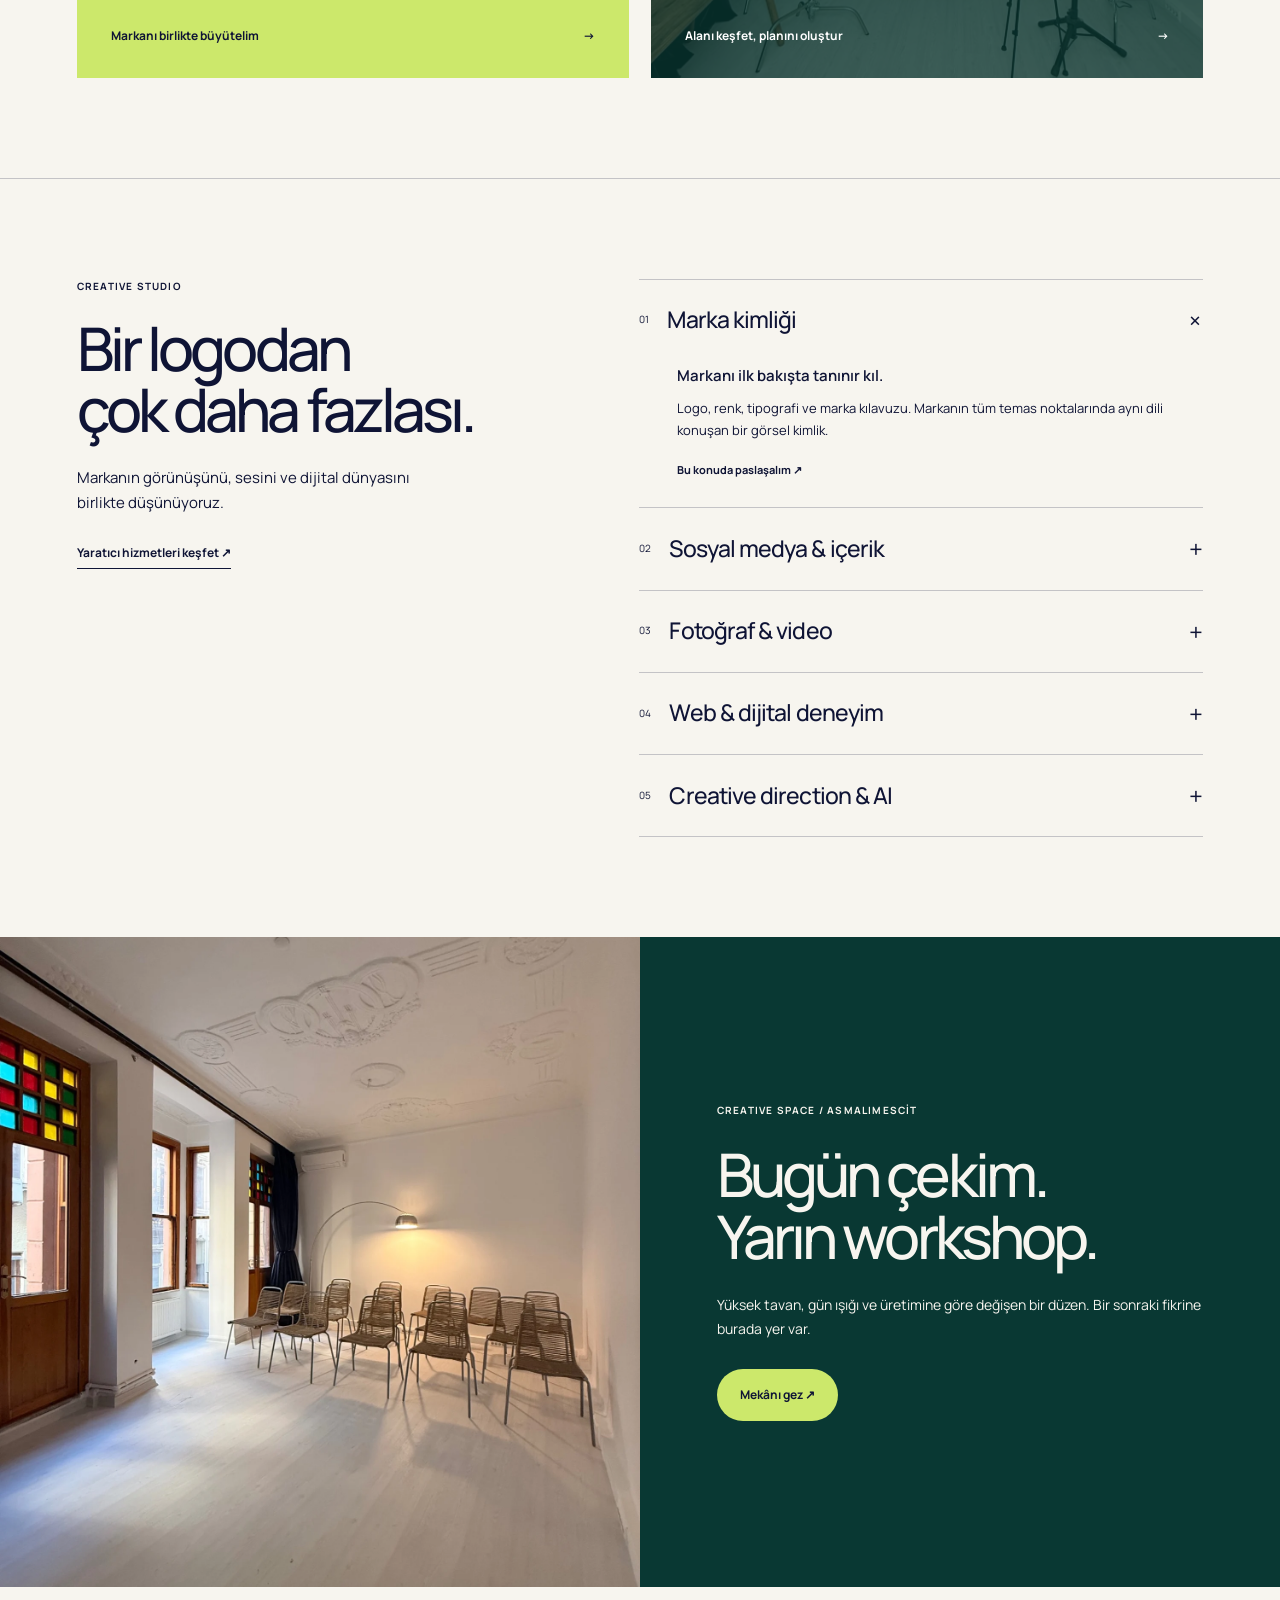
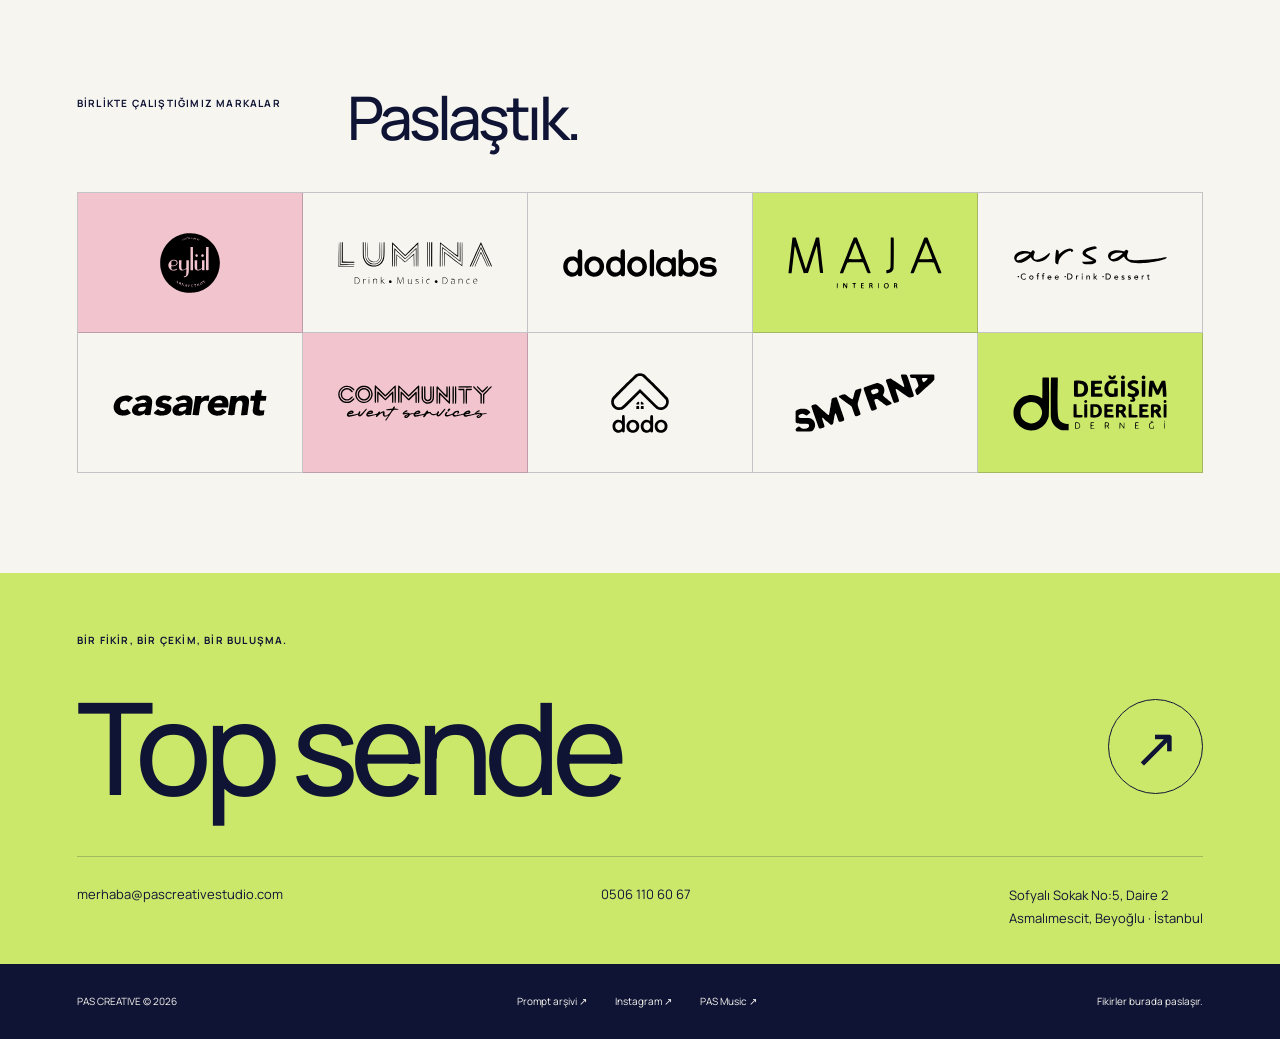
==== commit 2424ce48: "Add files via upload" ====
--- a/creative/index.html
+++ b/creative/index.html
@@ -1,1474 +1,5 @@
-<!DOCTYPE html>
-<html lang="tr">
-<head>
-<meta charset="utf-8">
-<meta name="viewport" content="width=device-width, initial-scale=1, viewport-fit=cover">
-<title>PAS Creative Studio — Tasarım ve Prodüksiyon | Beyoğlu</title>
-<meta name="description" content="Beyoğlu, İstanbul’da bağımsız yaratıcı stüdyo. Marka kimliği, web tasarımı, sosyal medya, fotoğraf-video ve AI destekli yaratıcı prodüksiyon.">
-<meta name="robots" content="index, follow, max-image-preview:large">
-<link rel="canonical" href="https://pascreativestudio.com/creative/">
-<meta property="og:type" content="website">
-<meta property="og:site_name" content="PAS Creative Studio">
-<meta property="og:locale" content="tr_TR">
-<meta property="og:title" content="PAS Creative Studio — Tasarım ve Prodüksiyon | Beyoğlu">
-<meta property="og:description" content="Beyoğlu, İstanbul’da bağımsız yaratıcı stüdyo. Marka kimliği, web tasarımı, sosyal medya, fotoğraf-video ve AI destekli yaratıcı prodüksiyon.">
-<meta property="og:url" content="https://pascreativestudio.com/creative/">
-<meta property="og:image" content="https://pascreativestudio.com/assets/link-preview.jpg">
-<meta property="og:image:width" content="1200">
-<meta property="og:image:height" content="630">
-<meta name="twitter:card" content="summary_large_image">
-<meta name="twitter:title" content="PAS Creative Studio — Tasarım ve Prodüksiyon | Beyoğlu">
-<meta name="twitter:description" content="Beyoğlu, İstanbul’da bağımsız yaratıcı stüdyo. Marka kimliği, web tasarımı, sosyal medya, fotoğraf-video ve AI destekli yaratıcı prodüksiyon.">
-<meta name="twitter:image" content="https://pascreativestudio.com/assets/link-preview.jpg">
-<meta name="theme-color" content="#efefef">
-
-<link rel="preconnect" href="https://fonts.googleapis.com">
-<link rel="preconnect" href="https://fonts.gstatic.com" crossorigin>
-
-<link href="https://fonts.googleapis.com/css2?family=Instrument+Sans:ital,wdth,wght@0,75..100,400..700;1,75..100,400..700&display=swap" rel="stylesheet">
-<style>
-/* Static SEO pages: existing visual tokens and components */
-.seo-breadcrumb{display:flex;gap:.65em;flex-wrap:wrap;font-size:13px;margin-bottom:28px;opacity:.72}
-.seo-detail{padding-block:clamp(48px,7vw,100px)}
-.seo-detail h1{font-size:clamp(38px,6vw,88px);line-height:1.03;letter-spacing:-.035em;max-width:18ch;font-weight:600}
-.seo-detail .lead{max-width:64ch;margin-top:28px}
-.seo-copy{max-width:850px;margin:44px 0}.seo-copy h2{font-size:clamp(25px,3vw,40px);line-height:1.15;margin:34px 0 16px}.seo-copy p{margin:14px 0}
-.seo-links{display:flex;gap:16px;flex-wrap:wrap;margin-top:30px}.seo-links a{text-decoration:underline;text-underline-offset:5px}
-.seo-photo{width:100%;max-height:640px;object-fit:cover;margin:36px 0}
-.seo-faq details{border-bottom:1px solid var(--rule);padding:18px 0}.seo-faq summary{cursor:pointer;font-weight:500}
-.seo-services a{display:block}.seo-detail address{font-style:normal;margin:20px 0}
-
-:root{
-  --bg:#efefef; --ink:#0f1435; --lime:#cce86b; --pink:#f2c4cd;
-  --grey:#dcdcdc; --rule:rgba(15,20,53,.2); --muted:rgba(15,20,53,.6);
-  --wine:#33000d; --gold:#c6b14b; --ivory:#f3ede3;
-  --m:clamp(16px,3.2vw,44px); --gut:clamp(12px,1.6vw,24px);
-  --ease:cubic-bezier(.7,0,.2,1); --ease-out:cubic-bezier(.2,.7,.1,1);
-  --f:"Instrument Sans","Helvetica Neue",Helvetica,Arial,sans-serif;
-  --head:72px;
-}
-*,*::before,*::after{box-sizing:border-box}
-html{-webkit-text-size-adjust:100%;text-size-adjust:100%}
-body{margin:0;background:var(--bg);color:var(--ink);font-family:var(--f);font-size:17px;line-height:1.5;
-  font-feature-settings:"ss01","tnum" 0;-webkit-font-smoothing:antialiased;overflow-x:hidden}
-img{display:block;max-width:100%}
-a{color:inherit;text-decoration:none}
-button{font:inherit;color:inherit;background:none;border:0;padding:0;cursor:pointer}
-h1,h2,h3,p,ul,ol,figure{margin:0;padding:0}
-ul,ol{list-style:none}
-[hidden]{display:none!important}
-:focus-visible{outline:2px solid var(--ink);outline-offset:3px}
-.on-ink :focus-visible,.foot :focus-visible{outline-color:var(--lime)}
-.music :focus-visible{outline-color:var(--gold)}
-.sr{position:absolute!important;width:1px;height:1px;overflow:hidden;clip:rect(0 0 0 0);white-space:nowrap}
-.tnum{font-variant-numeric:tabular-nums}
-
-/* type */
-.wordmark{font-weight:700;font-stretch:88%;letter-spacing:-.035em;line-height:1}
-.meta{font-size:13px;line-height:1.4;color:var(--muted);letter-spacing:.005em}
-.h2{font-size:clamp(34px,4.6vw,68px);font-weight:600;font-stretch:84%;letter-spacing:-.025em;line-height:.95}
-.lead{font-size:clamp(19px,1.7vw,24px);line-height:1.38;letter-spacing:-.01em;max-width:34em}
-.btn{display:inline-flex;align-items:center;gap:.6em;min-height:48px;padding:0 22px;border:1px solid var(--ink);
-  font-size:15px;font-weight:500;transition:background .35s var(--ease-out),color .35s var(--ease-out)}
-.btn:hover{background:var(--ink);color:var(--bg)}
-.btn--solid{background:var(--ink);color:var(--bg)}
-.btn--solid:hover{background:var(--lime);color:var(--ink);border-color:var(--lime)}
-.link{background:linear-gradient(currentColor,currentColor) 0 100%/0 1px no-repeat;transition:background-size .45s var(--ease-out)}
-.link:hover{background-size:100% 1px}
-.dot{display:inline-block;width:.34em;height:.34em;border-radius:50%;background:currentColor;vertical-align:.18em;margin:0 .9em}
-
-.wrap{padding-inline:var(--m)}
-.g{display:grid;grid-template-columns:repeat(12,minmax(0,1fr));column-gap:var(--gut)}
-
-/* cursor */
-#cursor{position:fixed;left:0;top:0;width:10px;height:10px;margin:-5px 0 0 -5px;border-radius:50%;color:var(--ink);background:currentColor;border:1.5px solid currentColor;
-  pointer-events:none;z-index:300;transition:width .3s var(--ease-out),height .3s var(--ease-out),margin .3s var(--ease-out),opacity .3s,background-color .3s,color .3s;opacity:0}
-#cursor.is-light{color:var(--lime)}
-#cursor.is-gold{color:var(--gold)}
-html.has-cursor, html.has-cursor a, html.has-cursor button{cursor:none}
-html.has-cursor #cursor{opacity:1}
-#cursor.is-big{width:52px;height:52px;margin:-26px 0 0 -26px;background:transparent}
-
-/* wipe */
-#wipe{position:fixed;inset:0;z-index:200;pointer-events:none;clip-path:inset(100% 0 0 0);display:grid;place-items:center;background:var(--ink);color:var(--bg)}
-#wipe span{font-size:clamp(48px,9vw,140px)}
-
-/* ============ ENTRY ============ */
-#v-entry{display:none}
-html.at-entry #v-entry{display:flex}
-html.at-entry body{overflow:hidden}
-.entry{position:fixed;inset:0;z-index:100;height:100vh;height:100svh;flex-direction:column;overflow:hidden;background:var(--bg)}
-.entry-top{display:grid;grid-template-columns:1fr auto;align-items:end;padding:22px var(--m) 20px;border-bottom:1px solid var(--rule)}
-.entry-top .wordmark{font-size:clamp(40px,5.4vw,84px)}
-.entry-q{font-size:15px;font-weight:500;padding-bottom:.35em}
-.entry-meta{justify-self:end;text-align:right;padding-bottom:.35em}
-.split{flex:1;display:flex;min-height:0}
-.half{position:relative;flex:1 1 0;min-width:0;overflow:hidden;display:flex;align-items:flex-end;
-  transition:flex-grow .8s var(--ease),color .5s var(--ease-out)}
-.half + .half{border-left:1px solid var(--rule)}
-.half-bg{position:absolute;inset:0;opacity:0;transition:opacity .6s var(--ease-out)}
-.half--creative .half-bg{background:
-  repeating-linear-gradient(90deg,rgba(15,20,53,.12) 0 1px,transparent 1px calc(100%/6)),
-  repeating-linear-gradient(0deg,rgba(15,20,53,.12) 0 1px,transparent 1px 96px),var(--lime)}
-.half--music .half-bg{background:var(--wine)}
-.half-inner{position:relative;padding:0 var(--m) clamp(24px,4vh,48px);display:grid;gap:14px;width:100%}
-.half-label{font-size:clamp(46px,8.6vw,156px);font-weight:600;font-stretch:75%;letter-spacing:-.03em;line-height:.86;
-  transition:font-stretch .8s var(--ease),letter-spacing .8s var(--ease),transform .8s var(--ease);transform-origin:0 100%;white-space:nowrap}
-.half-label small{display:block;font-size:.42em;font-weight:700;font-stretch:88%;letter-spacing:-.03em;margin-bottom:.12em}
-.half-desc{font-size:15px}
-.half-act{display:inline-flex;align-items:center;gap:10px;font-size:15px;font-weight:500;margin-top:6px}
-.half-act i{display:inline-block;width:28px;height:1px;background:currentColor;transition:width .6s var(--ease)}
-.split[data-hover="creative"] .half--creative,.split[data-hover="music"] .half--music{flex-grow:1.45}
-.split[data-hover] .half .half-bg{opacity:0}
-.split[data-hover="creative"] .half--creative .half-bg,.split[data-hover="music"] .half--music .half-bg{opacity:1}
-.split[data-hover="music"] .half--music{color:var(--ivory)}
-.split[data-hover="creative"] .half--creative .half-label,.split[data-hover="music"] .half--music .half-label{font-stretch:100%;letter-spacing:-.04em}
-.split[data-hover="creative"] .half--music,.split[data-hover="music"] .half--creative{color:rgba(15,20,53,.4)}
-.split[data-hover="creative"] .half--music .half-label,.split[data-hover="music"] .half--creative .half-label{transform:scale(.78)}
-.split[data-hover] .half:is(:hover,:focus-visible) .half-act i{width:64px}
-.split[data-chosen="creative"] .half--creative,.split[data-chosen="music"] .half--music{flex-grow:40}
-.split[data-chosen] .half-inner{opacity:0;transition:opacity .3s}
-.split[data-chosen="creative"] .half--creative .half-bg,.split[data-chosen="music"] .half--music .half-bg{opacity:1}
-
-/* sound lines (shared) */
-.lines{position:absolute;left:0;right:0;bottom:0;height:72%;display:flex;justify-content:space-between;align-items:flex-end;padding:0 var(--m);pointer-events:none}
-.lines b{flex:0 0 2px;height:100%;display:flex;align-items:flex-end;transition:height .9s var(--ease-out)}
-.lines b i{display:block;width:100%;height:100%;transform-origin:50% 100%;
-  background:linear-gradient(to top,rgba(243,237,227,0),rgba(243,237,227,.42) 30%,rgba(243,237,227,.1));
-  animation:eq var(--d,2.4s) ease-in-out var(--dl,0s) infinite alternate;transform:scaleY(var(--a,.2))}
-.lines b.l i{background:linear-gradient(to top,rgba(198,177,75,0),rgba(198,177,75,.95) 30%,rgba(198,177,75,.18))}
-@keyframes eq{from{transform:scaleY(var(--a,.2))}to{transform:scaleY(var(--b,.6))}}
-
-/* ============ MUSIC ============ */
-.music{--m-rule:rgba(243,237,227,.16);--m-mute:rgba(243,237,227,.64);
-  background:var(--wine);color:var(--ivory);position:relative;display:block}
-.music .meta{color:var(--m-mute)}
-.music .btn{border-color:rgba(243,237,227,.45)}
-.music .btn:hover{background:var(--ivory);color:var(--wine);border-color:var(--ivory)}
-.music .btn--solid{background:var(--gold);color:var(--wine);border-color:var(--gold)}
-.music .btn--solid:hover{background:var(--ivory);border-color:var(--ivory)}
-.m-sec{padding-inline:var(--m);padding-block:clamp(72px,9vw,140px)}
-.m-sec + .m-sec{padding-top:0}
-.m-lab{font-size:13px;font-weight:500;color:var(--gold);letter-spacing:.02em}
-.m-h2{font-size:clamp(32px,4.4vw,64px);font-weight:600;font-stretch:84%;letter-spacing:-.025em;line-height:.98}
-
-/* music header */
-.m-head{position:sticky;top:0;z-index:40;display:flex;align-items:center;justify-content:space-between;gap:20px;
-  padding:16px var(--m);background:var(--wine);border-bottom:1px solid var(--m-rule)}
-.m-brand{display:flex;align-items:baseline;gap:10px}
-.m-brand .wordmark{font-size:28px}
-.m-brand span{font-size:13px;color:var(--gold)}
-.m-nav{display:flex;align-items:center;gap:clamp(14px,1.8vw,28px);font-size:15px;font-weight:500;flex-wrap:wrap;justify-content:flex-end}
-.m-nav .sep{width:1px;height:16px;background:var(--m-rule)}
-
-/* hero */
-.m-hero{position:relative;min-height:calc(100svh - 61px);display:flex;flex-direction:column;justify-content:flex-end;
-  overflow:hidden;padding:clamp(48px,9vw,120px) var(--m) clamp(36px,5vh,60px)}
-.m-hero > *:not(.lines){position:relative;z-index:2}
-.m-hero .lines{height:70%;z-index:1;opacity:.85;
-  -webkit-mask-image:linear-gradient(to top,#000 0 34%,rgba(0,0,0,.45) 62%,transparent 92%);
-  mask-image:linear-gradient(to top,#000 0 34%,rgba(0,0,0,.45) 62%,transparent 92%)}
-.m-hero-top{display:flex;justify-content:space-between;gap:20px;margin-bottom:auto}
-.m-hero h1{font-size:clamp(50px,9.4vw,168px);font-weight:600;font-stretch:76%;letter-spacing:-.035em;line-height:.86;
-  margin-block:clamp(28px,6vh,72px) 22px}
-.m-hero h1 em{font-style:normal;display:block}
-.m-hero .lead{max-width:24em}
-.m-hero-act{display:flex;flex-wrap:wrap;gap:12px;margin-top:clamp(24px,3vw,36px)}
-
-/* intro */
-.m-intro{display:grid;grid-template-columns:repeat(12,minmax(0,1fr));column-gap:var(--gut);row-gap:20px;align-items:start}
-.m-intro .m-h2{grid-column:1/5}
-.m-intro p{grid-column:5/12;font-size:clamp(19px,1.8vw,26px);line-height:1.36;letter-spacing:-.012em}
-
-/* services */
-.m-svc-head{display:flex;justify-content:space-between;align-items:baseline;gap:20px;
-  border-bottom:1px solid var(--gold);padding-bottom:14px}
-.m-svc{margin-top:4px}
-.m-svc li{border-bottom:1px solid var(--m-rule);position:relative;overflow:hidden}
-.m-svc li span{display:block;padding:clamp(12px,1.4vw,20px) 0;font-size:clamp(24px,3.1vw,46px);font-weight:500;
-  font-stretch:84%;letter-spacing:-.02em;line-height:1.08;transition:transform .55s var(--ease),color .3s}
-.m-svc li::before{content:"";position:absolute;inset:0;background:var(--gold);transform:scaleX(0);transform-origin:0 50%;
-  transition:transform .55s var(--ease)}
-.m-svc li:hover::before{transform:scaleX(1)}
-.m-svc li:hover span{transform:translateX(clamp(12px,2vw,30px));color:var(--wine)}
-.m-svc-note{margin-top:26px;max-width:40em;color:var(--m-mute)}
-
-/* studio image */
-.m-fig{margin:0;padding-inline:var(--m)}
-.m-fig img{width:100%;aspect-ratio:16/7;object-fit:cover;object-position:50% 52%}
-.m-fig figcaption{display:flex;justify-content:space-between;gap:20px;margin-top:12px}
-
-/* equipment */
-.m-eq-head{display:grid;grid-template-columns:repeat(12,minmax(0,1fr));column-gap:var(--gut);row-gap:14px;
-  align-items:end;margin-bottom:clamp(32px,4vw,56px)}
-.m-eq-head .m-h2{grid-column:1/7}
-.m-eq-head p{grid-column:8/13;color:var(--m-mute)}
-.m-eq{column-count:3;column-gap:clamp(26px,3vw,48px)}
-.m-eq > div{display:inline-block;width:100%;break-inside:avoid;-webkit-column-break-inside:avoid;
-  border-top:1px solid var(--gold);padding-top:12px;margin-bottom:clamp(28px,3.2vw,48px)}
-.m-eq h3{font-size:13px;font-weight:600;color:var(--gold);letter-spacing:.08em;margin-bottom:6px}
-.m-eq li{padding:8px 0;border-bottom:1px solid var(--m-rule);font-size:16px;line-height:1.3}
-.m-eq li:last-child{border-bottom:0}
-.m-eq li.sub{padding-left:16px;font-size:15px;color:var(--m-mute)}
-
-/* contact */
-.m-ct{border-top:1px solid var(--m-rule)}
-.m-ct h2{font-size:clamp(38px,6.6vw,110px);font-weight:600;font-stretch:76%;letter-spacing:-.04em;line-height:.9;max-width:14em}
-.m-ct-grid{display:grid;grid-template-columns:repeat(12,minmax(0,1fr));column-gap:var(--gut);row-gap:28px;
-  margin-top:clamp(36px,4.5vw,64px);align-items:start}
-.m-ct-lines{grid-column:1/7;display:grid;gap:8px;justify-items:start}
-.m-ct-lines a{font-size:clamp(20px,2.2vw,32px);font-weight:500;font-stretch:88%;letter-spacing:-.02em}
-.m-ct-side{grid-column:8/13;display:grid;gap:10px;justify-items:start}
-.m-ct-side address{font-style:normal;line-height:1.5}
-.m-ct-side .m-ct-act{margin-top:16px}
-.m-ct-act{display:flex;flex-wrap:wrap;gap:12px}
-
-/* music footer */
-.m-foot{padding:clamp(40px,5vw,72px) var(--m) 26px;border-top:1px solid var(--m-rule)}
-.m-foot .wordmark{font-size:clamp(80px,18vw,320px);letter-spacing:-.05em;line-height:.8;margin-left:-.04em}
-.m-foot .wordmark b{font-weight:inherit;color:var(--gold)}
-.m-foot-grid{display:grid;grid-template-columns:repeat(4,minmax(0,1fr));gap:var(--gut);row-gap:26px;
-  margin-top:clamp(32px,4vw,56px);border-top:1px solid var(--m-rule);padding-top:18px;font-size:15px}
-.m-foot-grid > div{display:grid;gap:4px;justify-items:start;align-content:start}
-.m-foot-bottom{margin-top:44px;display:flex;justify-content:space-between;gap:20px;font-size:13px;color:var(--m-mute)}
-
-/* ============ CREATIVE ============ */
-.head{position:fixed;top:0;left:0;right:0;z-index:50;height:var(--head);display:flex;align-items:center;justify-content:space-between;
-  padding:0 var(--m);background:var(--bg);transition:box-shadow .3s}
-.head.is-scrolled{box-shadow:0 1px 0 var(--rule)}
-.head-brand{display:flex;align-items:center}
-.brand-logo{display:block;width:clamp(92px,8.6vw,110px);height:auto}
-.mnav .brand-logo,.foot .brand-logo{--l1:#efefef}
-.nav{display:flex;gap:clamp(14px,1.8vw,30px);font-size:15px;font-weight:500}
-.nav a{position:relative;padding:6px 0}
-.nav a::after{content:"";position:absolute;left:50%;bottom:-2px;width:6px;height:6px;margin-left:-3px;border-radius:50%;background:var(--ink);transform:scale(0);transition:transform .35s var(--ease-out)}
-.nav a.is-active::after{transform:scale(1)}
-.head-side{display:flex;align-items:center;gap:22px;font-size:15px;font-weight:500}
-.menu-btn{display:none;min-height:44px;padding:0 4px;font-size:15px;font-weight:500}
-.mnav{position:fixed;inset:0;z-index:60;background:var(--ink);color:var(--bg);padding:18px var(--m) 32px;display:flex;flex-direction:column}
-.mnav-top{display:flex;justify-content:space-between;align-items:center;min-height:44px}
-.mnav ul{margin-top:auto;display:grid;gap:4px}
-.mnav ul a{display:block;font-size:clamp(38px,11vw,64px);font-weight:600;font-stretch:80%;letter-spacing:-.03em;line-height:1.05;padding:4px 0}
-.mnav .meta{color:rgba(239,239,239,.6);margin-top:28px}
-
-section{scroll-margin-top:var(--head)}
-.sec{padding-block:clamp(88px,11vw,176px)}
-.sec-head{align-items:end;margin-bottom:clamp(40px,5vw,80px)}
-
-/* hero */
-.hero{min-height:100vh;min-height:100svh;padding-top:calc(var(--head) + clamp(20px,3vw,44px));display:flex;flex-direction:column}
-.hero-top{align-items:start}
-.hero-top .eyebrow{grid-column:1/7;font-size:15px;font-weight:500}
-.hero-top .clock-wrap{grid-column:9/13;justify-self:end;text-align:right}
-.hero-mid{flex:1;align-items:end;padding-block:clamp(40px,6vw,80px) clamp(28px,3vw,44px)}
-.hero h1{grid-column:1/9;font-size:clamp(46px,7.6vw,138px);font-weight:600;font-stretch:78%;letter-spacing:-.03em;line-height:.9}
-.h-line{display:block;overflow:hidden;padding-bottom:.04em}
-.h-line > span{display:block;transform:translateY(105%);transition:transform 1.1s var(--ease-out)}
-.hero.is-in .h-line > span{transform:none}
-.hero.is-in .h-line:nth-child(2) > span{transition-delay:.09s}
-.hero.is-in .h-line:nth-child(3) > span{transition-delay:.18s}
-.hero-fig{grid-column:9/13;align-self:end}
-.hero-fig .frame{overflow:hidden;clip-path:inset(0 0 100% 0);transition:clip-path 1.2s var(--ease) .3s}
-.hero.is-in .hero-fig .frame{clip-path:inset(0)}
-.hero-fig img{width:100%;height:auto;display:block}
-.hero-fig img,.cs-grid img{pointer-events:none;-webkit-user-drag:none;user-select:none}
-.hero-fig figcaption{margin-top:10px}
-.hero-bottom{border-top:1px solid var(--rule);padding-block:24px 28px;align-items:start;row-gap:24px}
-.hero-bottom p{grid-column:1/6;font-size:clamp(17px,1.35vw,20px);line-height:1.45;max-width:32em}
-.hero-cta{grid-column:8/13;justify-self:end;display:flex;gap:12px;flex-wrap:wrap}
-.ticker{border-top:1px solid var(--rule);border-bottom:1px solid var(--rule);overflow:hidden;white-space:nowrap;font-size:14px;font-weight:500;padding:11px 0}
-.ticker-track{display:inline-flex;animation:tick 60s linear infinite}
-.ticker-track span{padding-right:0}
-@keyframes tick{to{transform:translateX(-50%)}}
-
-/* studio / services */
-.svc-list{grid-column:4/13;border-top:1px solid var(--ink)}
-.svc-list li{position:relative;border-bottom:1px solid var(--rule);overflow:hidden}
-.svc-list li span{position:relative;display:block;padding:clamp(14px,1.5vw,22px) 0;font-size:clamp(26px,3.3vw,50px);font-weight:500;font-stretch:84%;letter-spacing:-.02em;line-height:1.08;
-  transition:transform .6s var(--ease)}
-.svc-list li::before{content:"";position:absolute;inset:0;background:var(--lime);transform:scaleX(0);transform-origin:0 50%;transition:transform .6s var(--ease)}
-.svc-list li:hover::before{transform:scaleX(1)}
-.svc-list li:hover span{transform:translateX(clamp(12px,2vw,32px))}
-.svc-aside{grid-column:1/4}
-.svc-aside .h2{margin-bottom:18px;font-size:clamp(34px,3.6vw,56px);padding-right:1em}
-
-/* works */
-.works-grid{row-gap:clamp(56px,7vw,120px);align-items:start}
-.work{cursor:pointer;display:block;text-align:left;width:100%}
-.work-tile{position:relative;overflow:hidden;background:var(--grey)}
-.work-tile .ph{position:absolute;inset:0;display:flex;flex-direction:column;justify-content:space-between;padding:clamp(14px,1.6vw,24px);transition:transform 1.2s var(--ease-out)}
-.work-tile .ph b{font-size:clamp(34px,5.4vw,96px);font-weight:600;font-stretch:75%;letter-spacing:-.035em;line-height:.86;max-width:9ch}
-.work-tile .ph em{font-style:normal;font-size:13px;align-self:flex-end;opacity:.7}
-.work-tile img{width:100%;height:100%;object-fit:cover;transition:transform 1.2s var(--ease-out)}
-.work:hover .work-tile .ph,.work:hover .work-tile img{transform:scale(1.03)}
-.work-over{position:absolute;left:0;right:0;bottom:0;padding:clamp(14px,1.6vw,24px);background:var(--ink);color:var(--bg);font-size:15px;line-height:1.45;
-  transform:translateY(101%);transition:transform .6s var(--ease)}
-.work:hover .work-over,.work:focus-visible .work-over{transform:none}
-.work-meta{margin-top:14px;display:flex;flex-wrap:wrap;gap:0 .45em;font-size:14px}
-.work-meta b{font-weight:600}
-.work-meta span{color:var(--muted)}
-.t-pink{background:var(--pink)} .t-ink{background:var(--ink);color:var(--bg)} .t-lime{background:var(--lime)} .t-grey{background:var(--grey)}
-.w1{grid-column:1/8}.w1 .work-tile{aspect-ratio:6/5}
-.w2{grid-column:9/13;margin-top:clamp(80px,16vw,280px)}.w2 .work-tile{aspect-ratio:4/5}
-.w3{grid-column:2/7}.w3 .work-tile{aspect-ratio:1/1}
-.w4{grid-column:8/13;margin-top:clamp(60px,10vw,180px)}.w4 .work-tile{aspect-ratio:4/3}
-.w5{grid-column:4/13}.w5 .work-tile{aspect-ratio:2/1}
-
-/* paslastik */
-.pas-sec{padding-block:clamp(88px,11vw,176px) clamp(72px,9vw,140px);overflow:hidden}
-.pas-title{font-size:clamp(64px,15.5vw,280px);font-weight:600;font-stretch:75%;letter-spacing:-.045em;line-height:.8;margin-left:-.04em;padding-bottom:.1em}
-.pas-sub{margin-top:18px;justify-content:space-between}
-.marquee{--logo-base:clamp(34px,4.4vw,62px);margin-top:clamp(48px,6vw,96px);display:grid;gap:clamp(28px,4vw,56px)}
-.m-row{overflow:hidden;padding-block:6px}
-.m-track{display:flex;width:max-content;will-change:transform}
-.m-group{display:flex;align-items:center;width:max-content}
-.m-logo{flex:0 0 auto;padding-inline:calc(var(--logo-base)*.85);display:flex;align-items:center;color:var(--ink)}
-.m-logo svg{display:block;height:calc(var(--logo-base)*var(--f));width:calc(var(--logo-base)*var(--f)*var(--ar));fill:currentColor}
-.reduce .m-track{transform:none!important}
-
-/* creative space */
-.cs-head .meta{grid-column:1/4;color:var(--ink);font-size:15px;font-weight:500;align-self:start;padding-top:.6em}
-.cs-head .h2{grid-column:4/13}
-.cs-intro{grid-column:4/11;margin-top:22px}
-.cs-figwrap{margin-top:clamp(36px,4.5vw,64px)}
-.cs-fig{grid-column:4/13;clip-path:inset(0 4% 0 4%);transition:clip-path 1.2s var(--ease)}
-.cs-fig.is-in{clip-path:inset(0)}
-.cs-grid{display:grid;grid-template-columns:1fr 1fr;gap:var(--gut)}
-.cs-grid img{width:100%;height:auto;aspect-ratio:3/2;object-fit:cover;display:block}
-.cs-cap{grid-column:4/13;margin-top:12px;display:flex;justify-content:space-between;gap:20px}
-.cs-desc{grid-column:4/11;margin-top:clamp(40px,5vw,72px)}
-.cs-cols{margin-top:clamp(48px,6vw,88px);row-gap:36px}
-.cs-cols article{grid-column:span 4;border-top:1px solid var(--ink);padding-top:16px}
-.cs-cols h3{font-size:clamp(22px,1.9vw,28px);font-weight:600;font-stretch:88%;letter-spacing:-.015em;margin-bottom:10px}
-.cs-cols p{max-width:30em;color:rgba(15,20,53,.8)}
-.cs-cta{margin-top:clamp(40px,5vw,64px)}
-
-/* prompts */
-.pr-sec{background:#e6e6e6}
-.pr-head .h2{grid-column:1/8}
-.pr-head .lead{grid-column:8/13;font-size:17px;align-self:end}
-.filters{display:grid;gap:14px;margin-bottom:28px}
-.frow{display:flex;flex-wrap:wrap;align-items:center;gap:8px}
-.frow > .meta{width:72px;flex:0 0 72px;color:var(--ink)}
-.chip{min-height:38px;padding:0 14px;border:1px solid var(--rule);font-size:14px;font-weight:500;transition:background .25s,border-color .25s,color .25s}
-.chip:hover{border-color:var(--ink)}
-.chip[aria-pressed="true"]{background:var(--ink);color:var(--bg);border-color:var(--ink)}
-.chip sup{font-size:10px;margin-left:3px;opacity:.6}
-.pr-count{display:flex;justify-content:space-between;border-bottom:1px solid var(--ink);padding-bottom:10px;margin-top:8px}
-.pr-list li{border-bottom:1px solid var(--rule)}
-.pr-row{display:grid;grid-template-columns:78px minmax(0,1.6fr) minmax(0,.7fr) minmax(0,.7fr) auto;gap:var(--gut);align-items:center;padding:18px 0;position:relative}
-.pr-row::before{content:"";position:absolute;inset:0 calc(var(--m)*-1);background:var(--lime);opacity:0;transition:opacity .25s;z-index:0}
-.pr-row:hover::before{opacity:1}
-.pr-row > *{position:relative;z-index:1}
-.pr-open{text-align:left;display:grid;gap:4px}
-.pr-open b{font-size:clamp(19px,1.6vw,23px);font-weight:600;font-stretch:90%;letter-spacing:-.01em;line-height:1.2}
-.pr-open span{font-size:13px;color:var(--muted);white-space:nowrap;overflow:hidden;text-overflow:ellipsis;max-width:52ch}
-.pr-id{font-size:13px;font-variant-numeric:tabular-nums;color:var(--muted)}
-.pr-tool,.pr-cat{font-size:14px}
-.pr-acts{display:flex;gap:6px}
-.pr-acts button{min-height:38px;padding:0 12px;font-size:13px;font-weight:500;border:1px solid var(--rule);background:var(--bg);transition:background .2s,color .2s}
-.pr-acts button:hover{background:var(--ink);color:var(--bg);border-color:var(--ink)}
-.pr-empty{padding:40px 0;display:grid;gap:12px;justify-items:start}
-
-/* drawer */
-.scrim{position:fixed;inset:0;z-index:90;background:rgba(15,20,53,.35);opacity:0;pointer-events:none;transition:opacity .4s}
-.scrim.is-open{opacity:1;pointer-events:auto}
-.drawer{position:fixed;top:0;right:0;bottom:0;z-index:95;width:min(640px,100%);background:var(--bg);border-left:1px solid var(--ink);
-  transform:translateX(102%);transition:transform .6s var(--ease);overflow-y:auto;overscroll-behavior:contain;visibility:hidden}
-.drawer.is-open{transform:none;visibility:visible}
-.dr-top{position:sticky;top:0;background:var(--bg);display:flex;justify-content:space-between;align-items:center;padding:14px var(--m);border-bottom:1px solid var(--rule);z-index:2}
-.dr-body{padding:28px var(--m) 48px;display:grid;gap:28px}
-.dr-body h3{font-size:clamp(30px,3vw,44px);font-weight:600;font-stretch:82%;letter-spacing:-.025em;line-height:1}
-.dr-specs{display:grid;grid-template-columns:auto 1fr;gap:6px 24px;font-size:15px}
-.dr-specs dt{color:var(--muted)}
-.dr-specs dd{margin:0;font-weight:500}
-.dr-prompt{background:var(--ink);color:var(--bg);padding:20px;font-family:ui-monospace,"SF Mono",Menlo,Consolas,monospace;font-size:14px;line-height:1.6;white-space:pre-wrap;word-break:break-word}
-.dr-label{font-size:13px;color:var(--muted);margin-bottom:10px}
-.dr-result{aspect-ratio:4/5;background:var(--grey);display:grid;place-items:center;text-align:center;padding:24px;scroll-margin-top:80px}
-.dr-result.video{aspect-ratio:16/9}
-.dr-result.flash{animation:flash 1s var(--ease-out)}
-@keyframes flash{0%{box-shadow:0 0 0 0 var(--lime)}40%{box-shadow:0 0 0 8px var(--lime)}100%{box-shadow:0 0 0 0 var(--lime)}}
-.dr-nav{display:flex;justify-content:space-between;border-top:1px solid var(--rule);padding-top:18px;font-size:15px;font-weight:500}
-
-/* case overlay */
-.case{position:fixed;inset:0;z-index:95;background:var(--bg);overflow-y:auto;overscroll-behavior:contain;visibility:hidden;clip-path:inset(100% 0 0 0);transition:clip-path .8s var(--ease),visibility 0s .8s}
-.case.is-open{clip-path:inset(0);visibility:visible;transition:clip-path .8s var(--ease),visibility 0s}
-.case-top{position:sticky;top:0;background:var(--bg);display:flex;justify-content:space-between;align-items:center;height:var(--head);padding:0 var(--m);border-bottom:1px solid var(--rule);z-index:2}
-.case-body{padding:clamp(40px,6vw,96px) var(--m) clamp(64px,8vw,120px)}
-.case-title{grid-column:1/10;font-size:clamp(52px,9vw,168px);font-weight:600;font-stretch:75%;letter-spacing:-.04em;line-height:.86}
-.case-specs{grid-column:1/-1;margin-top:36px;border-top:1px solid var(--ink);display:grid;grid-template-columns:repeat(3,minmax(0,1fr));gap:var(--gut)}
-.case-specs div{padding-top:12px}
-.case-specs dt{font-size:13px;color:var(--muted)} .case-specs dd{margin:4px 0 0;font-weight:500}
-.case-text{grid-column:4/11;margin-top:clamp(40px,5vw,72px)}
-.case-imgs{margin-top:clamp(48px,6vw,88px);row-gap:var(--gut)}
-.case-imgs .ph{background:var(--grey);display:grid;place-items:center;color:var(--muted);font-size:14px}
-.case-imgs .a{grid-column:1/-1;aspect-ratio:16/8}
-.case-imgs .b{grid-column:1/6;aspect-ratio:4/5}
-.case-imgs .c{grid-column:7/13;aspect-ratio:1/1;margin-top:18%}
-.case-next{margin-top:clamp(56px,7vw,110px);border-top:1px solid var(--ink);padding-top:18px;display:flex;justify-content:space-between;align-items:baseline;width:100%;text-align:left}
-.case-next b{font-size:clamp(28px,4vw,60px);font-weight:600;font-stretch:80%;letter-spacing:-.03em}
-
-/* about */
-.ab-top .h2{grid-column:1/5}
-.ab-top p{grid-column:5/13;font-size:clamp(22px,2.3vw,34px);line-height:1.28;letter-spacing:-.015em;max-width:26em}
-.phil{margin-top:clamp(72px,9vw,140px)}
-.phil-title{grid-column:1/-1;border-top:1px solid var(--ink);padding-top:14px;margin-bottom:clamp(36px,4vw,56px);display:flex;justify-content:space-between;align-items:baseline;gap:20px}
-.phil-title h3{font-size:clamp(22px,2vw,30px);font-weight:600;font-stretch:88%;letter-spacing:-.015em}
-.phil article{grid-column:span 4}
-.phil-n{font-size:clamp(56px,6.4vw,112px);font-weight:500;font-stretch:75%;letter-spacing:-.04em;line-height:.85;font-variant-numeric:tabular-nums}
-.phil h4{margin:18px 0 8px;font-size:22px;font-weight:600;font-stretch:88%}
-.phil p{max-width:28em;color:rgba(15,20,53,.82)}
-
-/* contact */
-.ct{padding-block:clamp(96px,12vw,200px)}
-.ct h2{font-size:clamp(52px,10.5vw,196px);font-weight:600;font-stretch:75%;letter-spacing:-.045em;line-height:.84;margin-left:-.03em}
-.ct-body{margin-top:clamp(40px,5vw,72px);align-items:end;row-gap:36px}
-.ct-body .lead{grid-column:1/6}
-.ct-lines{grid-column:7/13;display:grid;gap:6px}
-.ct-lines a{font-size:clamp(22px,2.4vw,36px);font-weight:500;font-stretch:88%;letter-spacing:-.02em;justify-self:start}
-.ct-cta{grid-column:7/13;display:flex;gap:12px;flex-wrap:wrap}
-
-/* footer */
-.foot{background:var(--ink);color:var(--bg);padding:clamp(48px,6vw,88px) var(--m) 28px}
-.foot .brand-logo{width:clamp(230px,44vw,540px)}
-.foot-grid{margin-top:clamp(36px,4vw,64px);border-top:1px solid rgba(239,239,239,.25);padding-top:18px;row-gap:28px;font-size:15px}
-.foot-grid{grid-template-columns:repeat(5,minmax(0,1fr))}
-.foot-grid > div{grid-column:auto;display:grid;gap:4px;align-content:start}
-.foot .meta{color:rgba(239,239,239,.55)}
-.foot-bottom{margin-top:48px;display:flex;justify-content:space-between;gap:20px;color:rgba(239,239,239,.55);font-size:13px}
-
-/* ============ RESPONSIVE ============ */
-@media (max-width:1080px){
-  .nav{display:none}
-  .menu-btn{display:inline-flex;align-items:center}
-  .head-side .to-music{display:none}
-}
-@media (max-width:820px){
-  body{font-size:16px}
-  .entry-top{grid-template-columns:1fr auto;row-gap:6px}
-  .entry-top .wordmark{grid-column:1;grid-row:1}
-  .entry-q{grid-column:1/-1;grid-row:2;padding:0}
-  .entry-meta{grid-column:2;grid-row:1}
-  .split{flex-direction:column}
-  .half + .half{border-left:0;border-top:1px solid var(--rule)}
-  .half-label{font-size:clamp(46px,15vw,88px);font-stretch:82%}
-  .half--music .half-bg,.half--creative .half-bg{opacity:1}
-  .half--creative .half-bg{background:repeating-linear-gradient(90deg,rgba(15,20,53,.08) 0 1px,transparent 1px calc(100%/6)),var(--bg)}
-  .half--music{color:var(--ivory)}
-  .split[data-hover] .half{color:inherit}
-  .split[data-hover="creative"] .half--creative,.split[data-hover="music"] .half--music{flex-grow:1}
-  .split[data-hover="music"] .half--creative .half-bg,.split[data-hover="creative"] .half--music .half-bg{opacity:1}
-  .split[data-hover="creative"] .half--music{color:var(--ivory)}
-  .split[data-chosen="creative"] .half--creative,.split[data-chosen="music"] .half--music{flex-grow:40}
-
-  .m-head{flex-direction:column;align-items:flex-start;gap:10px;position:static}
-  .m-nav{justify-content:flex-start;gap:14px;font-size:14px}
-  .m-nav .sep{display:none}
-  .m-hero{min-height:82svh}
-  .m-hero .lines{height:52%}
-  .m-hero-top{flex-direction:column;gap:6px}
-  .m-intro .m-h2,.m-intro p{grid-column:1/-1}
-  .m-eq-head .m-h2,.m-eq-head p{grid-column:1/-1}
-  .m-eq{column-count:1}
-  .m-fig img{aspect-ratio:4/3}
-  .m-fig figcaption{flex-direction:column;gap:4px}
-  .m-ct-lines,.m-ct-side{grid-column:1/-1}
-  .m-foot-grid{grid-template-columns:1fr 1fr}
-  .m-foot-bottom{flex-direction:column}
-
-  .g{grid-template-columns:repeat(6,minmax(0,1fr))}
-  .hero-top .eyebrow{grid-column:1/-1}
-  .hero-top .clock-wrap{grid-column:1/-1;justify-self:start;text-align:left;margin-top:6px}
-  .hero h1{grid-column:1/-1;font-size:clamp(46px,13.4vw,92px)}
-  .hero-mid{row-gap:28px;align-content:end}
-  .hero-fig{grid-column:3/-1;grid-row:1}
-  .hero-bottom p,.hero-cta{grid-column:1/-1;justify-self:start}
-  .svc-aside,.svc-list{grid-column:1/-1}
-  .svc-aside{margin-bottom:28px}
-  .w1,.w2,.w3,.w4,.w5{grid-column:1/-1;margin-top:0}
-  .w2{grid-column:2/-1}.w3{grid-column:1/6}.w4{grid-column:1/-1}.w5{grid-column:2/-1}
-  .w1 .work-tile{aspect-ratio:4/5}.w5 .work-tile{aspect-ratio:4/3}
-  .work-over{display:none}
-  .sec-head > *{grid-column:1/-1!important;justify-self:start!important}
-  .sec-head > .meta{margin-top:10px}
-  .cs-head .meta,.cs-head .h2,.cs-intro,.cs-desc{grid-column:1/-1}
-  .cs-fig,.cs-cap{grid-column:1/-1}
-  .cs-grid{grid-template-columns:1fr}
-  .cs-grid img{aspect-ratio:4/3}
-  .cs-cap{flex-direction:column;gap:4px}
-  .cs-cols article{grid-column:1/-1}
-  .pr-head .h2,.pr-head .lead{grid-column:1/-1}
-  .pr-head .lead{margin-top:16px}
-  .frow{flex-wrap:nowrap;overflow-x:auto;margin-inline:calc(var(--m)*-1);padding-inline:var(--m);scrollbar-width:none}
-  .frow::-webkit-scrollbar{display:none}
-  .chip{flex:0 0 auto}
-  .frow > .meta{flex:0 0 58px;width:58px}
-  .pr-row{grid-template-columns:1fr auto;gap:10px 16px;padding:18px 0}
-  .pr-id{grid-column:1;grid-row:1}
-  .pr-open{grid-column:1/-1;grid-row:2}
-  .pr-open span{max-width:none;white-space:normal;display:-webkit-box;-webkit-line-clamp:2;-webkit-box-orient:vertical}
-  .pr-tool{grid-column:2;grid-row:1;justify-self:end;font-size:13px}
-  .pr-cat{display:none}
-  .pr-acts{grid-column:1/-1;grid-row:3}
-  .pr-acts button{min-height:44px;flex:1}
-  .case-title,.case-text{grid-column:1/-1}
-  .case-specs{grid-template-columns:1fr}
-  .case-imgs .a,.case-imgs .b,.case-imgs .c{grid-column:1/-1;margin-top:0}
-  .ab-top .h2,.ab-top p{grid-column:1/-1}
-  .ab-top p{margin-top:24px}
-  .phil article{grid-column:1/-1;display:grid;grid-template-columns:auto 1fr;column-gap:20px;border-top:1px solid var(--rule);padding-top:18px}
-  .phil article + article{margin-top:28px}
-  .phil-n{grid-row:1/3;font-size:64px}
-  .phil h4{margin-top:0}
-  .phil-title{flex-direction:column;border-top:0;padding-top:0}
-  .ct-body .lead,.ct-lines,.ct-cta{grid-column:1/-1}
-  .foot-grid{grid-template-columns:repeat(2,minmax(0,1fr))}
-  .foot-grid > div{grid-column:auto}
-  .foot-bottom{flex-direction:column}
-}
-@media (max-width:480px){
-  .foot-grid > div{grid-column:1/-1}
-  .hero-fig{grid-column:2/-1}
-}
-@media (prefers-reduced-motion:reduce){
-  *,*::before,*::after{animation-duration:.001s!important;animation-iteration-count:1!important;transition-duration:.001s!important}
-  .h-line > span{transform:none}
-  .hero-fig .frame,.cs-fig{clip-path:none}
-}
-
-/* ============ CREATIVE SPACE PAKETLERİ / REZERVASYON ============ */
-.svc-head{align-items:start;row-gap:14px}
-.svc-cols{grid-column:4/13;display:grid;gap:clamp(44px,5vw,78px)}
-.svc-cols .svc-list{grid-column:auto}
-.svc-gt{font-size:13px;line-height:1.4;letter-spacing:.09em;text-transform:uppercase;font-weight:500;color:var(--muted);margin-bottom:10px}
-
-.pk-sec{background:#e6e6e6}
-.pk-head{align-items:end;row-gap:16px}
-.pk-head .meta{grid-column:1/4;color:var(--ink);font-size:15px;font-weight:500;align-self:start;padding-top:.6em}
-.pk-head .h2{grid-column:4/13}
-.pk-head .lead{grid-column:4/11;margin-top:20px}
-.pk-facts{grid-column:4/13;margin-top:clamp(30px,3.4vw,52px);border-top:1px solid var(--ink);
-  display:grid;grid-template-columns:repeat(4,minmax(0,1fr));gap:var(--gut)}
-.pk-facts div{padding-top:12px}
-.pk-facts dt{font-size:13px;color:var(--muted)}
-.pk-facts dd{margin-top:4px;font-weight:500;font-size:15px;line-height:1.35}
-
-.pk-tabs{display:flex;gap:8px;margin-top:clamp(44px,5.4vw,82px);overflow-x:auto;scrollbar-width:none;
-  margin-inline:calc(var(--m)*-1);padding-inline:var(--m);padding-bottom:4px}
-.pk-tabs::-webkit-scrollbar{display:none}
-.pk-tab{flex:0 0 auto;min-height:48px;padding:0 20px;border:1px solid var(--ink);font-size:15px;font-weight:500;
-  white-space:nowrap;transition:background .3s var(--ease-out),color .3s var(--ease-out)}
-.pk-tab:hover{background:var(--lime)}
-.pk-tab[aria-selected="true"]{background:var(--ink);color:var(--bg)}
-.pk-tab[aria-selected="true"]:hover{background:var(--ink)}
-
-.pk-panel{margin-top:clamp(30px,3.4vw,52px)}
-.pk-top{row-gap:36px;align-items:start;border-top:1px solid var(--ink);padding-top:clamp(22px,2.4vw,34px)}
-.pk-about{grid-column:1/7}
-.pk-title{font-size:clamp(28px,3.4vw,52px);font-weight:600;font-stretch:84%;letter-spacing:-.022em;line-height:1}
-.pk-tag{margin-top:12px;font-size:clamp(18px,1.6vw,22px);line-height:1.35;letter-spacing:-.01em}
-.pk-desc{margin-top:16px;max-width:34em;color:rgba(15,20,53,.8)}
-.pk-note{margin-top:16px;max-width:34em}
-.pk-inc{grid-column:8/13}
-.pk-inc-list{margin-top:10px;columns:2;column-gap:var(--gut);font-size:15px}
-.pk-inc-list li{break-inside:avoid;padding:7px 0;border-bottom:1px solid var(--rule);line-height:1.3}
-
-.pk-dur-wrap{margin-top:clamp(44px,5vw,78px);row-gap:28px;align-items:end}
-.pk-dur{grid-column:1/8}
-.pk-dur label{display:block;color:var(--ink);font-weight:500;font-size:15px}
-.pk-dur-val{display:block;margin-top:4px;font-size:clamp(26px,2.8vw,40px);font-weight:600;font-stretch:84%;letter-spacing:-.02em;line-height:1.05}
-input[type=range]#pkDur{-webkit-appearance:none;appearance:none;width:100%;margin-top:22px;background:transparent;height:34px}
-input[type=range]#pkDur::-webkit-slider-runnable-track{height:2px;background:var(--ink)}
-input[type=range]#pkDur::-moz-range-track{height:2px;background:var(--ink)}
-input[type=range]#pkDur::-webkit-slider-thumb{-webkit-appearance:none;appearance:none;width:30px;height:30px;border-radius:50%;
-  background:var(--ink);border:0;margin-top:-14px;cursor:grab;transition:background .25s var(--ease-out),transform .25s var(--ease-out)}
-input[type=range]#pkDur::-moz-range-thumb{width:30px;height:30px;border-radius:50%;background:var(--ink);border:0;cursor:grab}
-input[type=range]#pkDur:hover::-webkit-slider-thumb,input[type=range]#pkDur:focus-visible::-webkit-slider-thumb{background:var(--lime);box-shadow:0 0 0 1px var(--ink) inset;transform:scale(1.08)}
-.pk-dur-ticks{display:flex;justify-content:space-between;gap:10px;font-size:13px;color:var(--muted);margin-top:2px}
-.pk-dur-ticks span{max-width:11em}
-.pk-dur-ticks span:nth-child(2){text-align:center}
-.pk-dur-ticks span:last-child{text-align:right}
-.pk-dur #pkDurHint{margin-top:12px}
-.pk-base{grid-column:9/13;border-top:1px solid var(--ink);padding-top:12px;display:grid;gap:2px;justify-items:start}
-.pk-base-val{font-size:clamp(28px,3.1vw,46px);font-weight:600;font-stretch:82%;letter-spacing:-.025em;line-height:1}
-
-.pk-add{margin-top:clamp(48px,5.6vw,88px)}
-.pk-add-head{display:flex;justify-content:space-between;align-items:baseline;gap:20px;flex-wrap:wrap;
-  border-top:1px solid var(--ink);padding-top:14px}
-.pk-add h4,.pk-sum h4,.pk-form-wrap h4{font-size:clamp(20px,1.9vw,27px);font-weight:600;font-stretch:88%;letter-spacing:-.015em}
-.pk-add-grid{margin-top:20px;display:grid;grid-template-columns:repeat(auto-fill,minmax(240px,1fr));gap:12px}
-.pk-card{position:relative;display:flex;flex-direction:column;gap:6px;padding:16px;border:1px solid var(--rule);
-  cursor:pointer;transition:border-color .25s var(--ease-out),background .25s var(--ease-out)}
-.pk-card:hover{border-color:var(--ink)}
-.pk-card input{position:absolute;opacity:0;width:1px;height:1px}
-.pk-card-top{display:flex;justify-content:space-between;gap:12px;align-items:baseline}
-.pk-card b{font-size:16px;font-weight:500;line-height:1.25}
-.pk-card .pk-price{font-size:15px;font-weight:500;white-space:nowrap}
-.pk-card p{font-size:13px;line-height:1.4;color:var(--muted)}
-.pk-card:has(input:checked){background:var(--lime);border-color:var(--ink)}
-.pk-card:has(input:focus-visible){outline:2px solid var(--ink);outline-offset:3px}
-.pk-card:has(input:disabled){opacity:.45;cursor:not-allowed}
-.pk-card .pk-mark{position:absolute;right:14px;bottom:14px;font-size:12px;letter-spacing:.06em;text-transform:uppercase;opacity:0}
-.pk-card:has(input:checked) .pk-mark{opacity:1}
-
-.pk-sum-wrap{margin-top:clamp(48px,5.6vw,88px);row-gap:44px;align-items:start}
-.pk-sum{grid-column:1/7;border-top:1px solid var(--ink);padding-top:14px}
-.pk-rows{margin-top:16px;display:grid;gap:0}
-.pk-rows div{display:flex;justify-content:space-between;gap:16px;padding:9px 0;border-bottom:1px solid var(--rule);font-size:15px}
-.pk-rows dt{color:rgba(15,20,53,.85)}
-.pk-rows dd{font-weight:500;white-space:nowrap;font-variant-numeric:tabular-nums}
-.pk-total{margin-top:18px;display:grid;gap:10px}
-.pk-total div{display:flex;justify-content:space-between;gap:16px;align-items:baseline}
-.pk-total span{font-size:15px}
-.pk-total strong{font-size:clamp(20px,1.9vw,26px);font-weight:600;font-stretch:86%;letter-spacing:-.02em}
-.pk-total div:first-child strong{font-size:clamp(28px,3.1vw,44px);font-stretch:80%;letter-spacing:-.03em;line-height:1}
-.pk-disc{margin-top:22px;display:grid;gap:7px}
-.pk-disc li{padding-left:1em;position:relative}
-.pk-disc li::before{content:"—";position:absolute;left:0}
-
-.pk-form-wrap{grid-column:8/13;border-top:1px solid var(--ink);padding-top:14px}
-.pk-form{margin-top:18px;display:grid;gap:14px}
-.pk-f{display:grid;gap:5px}
-.pk-f label{font-size:13px;color:var(--muted)}
-.pk-f input,.pk-f textarea{font:inherit;font-size:16px;color:var(--ink);background:transparent;border:0;
-  border-bottom:1px solid var(--rule);padding:9px 0;border-radius:0;-webkit-appearance:none;appearance:none;min-height:44px}
-.pk-f textarea{min-height:76px;resize:vertical;line-height:1.4}
-.pk-f input:focus,.pk-f textarea:focus{outline:0;border-bottom-color:var(--ink)}
-.pk-f input[aria-invalid="true"],.pk-f textarea[aria-invalid="true"]{border-bottom-color:#b00020}
-.pk-f2{display:grid;grid-template-columns:1fr 1fr;gap:14px}
-.pk-submit{margin-top:6px;justify-self:start;text-align:left;line-height:1.2;padding-block:12px;height:auto}
-.pk-status{font-size:14px;min-height:1.3em}
-.pk-status[data-ok="1"]{color:#1d5c2f}
-.pk-status[data-ok="0"]{color:#b00020}
-
-.pk-amen{margin-top:clamp(48px,5.6vw,88px);row-gap:14px;border-top:1px solid var(--ink);padding-top:14px}
-.pk-amen .meta{grid-column:1/4;color:var(--ink);font-weight:500;font-size:15px}
-.pk-amen ul{grid-column:4/13;display:flex;flex-wrap:wrap;gap:8px}
-.pk-amen li{font-size:14px;padding:7px 13px;border:1px solid var(--rule)}
-
-@media (max-width:1080px){
-  .pk-about,.pk-inc{grid-column:1/-1}
-  .pk-dur{grid-column:1/9}
-  .pk-base{grid-column:9/13}
-  .pk-sum,.pk-form-wrap{grid-column:1/-1}
-}
-@media (max-width:820px){
-  .svc-cols{grid-column:1/-1}
-  .pk-head .meta,.pk-head .h2,.pk-head .lead,.pk-facts{grid-column:1/-1}
-  .pk-facts{grid-template-columns:1fr;gap:0}
-  .pk-facts div{padding-block:11px;border-bottom:1px solid var(--rule)}
-  .pk-facts div:first-child{padding-top:12px}
-  .pk-inc-list{columns:1}
-  .pk-dur,.pk-base{grid-column:1/-1}
-  .pk-dur-ticks span{font-size:12px;max-width:7em}
-  .pk-amen .meta,.pk-amen ul{grid-column:1/-1}
-  .pk-f2{grid-template-columns:1fr}
-}
-.pk-card.is-on{background:var(--lime);border-color:var(--ink)}
-.pk-card.is-on .pk-mark{opacity:1}
-.pk-card.is-off{opacity:.45;cursor:not-allowed}
-.svc-list a{display:block}
-
-
-/* ============ FOTOĞRAF ODAKLI CREATIVE DÜZENİ ============ */
-.hero{min-height:auto;padding-bottom:0}
-.hero-mid{flex:0 1 auto;padding-block:clamp(34px,5vw,72px) clamp(20px,2.2vw,34px)}
-.hero h1{grid-column:1/11}
-.hero-bottom{padding-block:22px 26px}
-.hero-cta{flex-wrap:wrap}
-
-.shot{margin:0}
-.shot img{width:100%;height:auto;display:block;pointer-events:none;-webkit-user-drag:none;user-select:none}
-.shot--wide img{aspect-ratio:16/9;object-fit:cover}
-.shot figcaption{display:flex;justify-content:space-between;gap:20px;padding-top:10px;padding-bottom:6px}
-
-.sp-facts{grid-column:4/13;margin-top:clamp(30px,3.4vw,52px);border-top:1px solid var(--ink);
-  display:grid;grid-template-columns:repeat(4,minmax(0,1fr));gap:var(--gut)}
-.sp-facts div{padding-top:12px}
-.sp-facts dt{font-size:13px;color:var(--muted)}
-.sp-facts dd{margin-top:4px;font-weight:500;font-size:15px;line-height:1.35}
-
-.sp-block{margin-top:clamp(52px,6.2vw,100px);row-gap:22px;align-items:start}
-.sp-side{grid-column:1/4;border-top:1px solid var(--ink);padding-top:14px}
-.sp-n{display:block;font-size:13px;color:var(--muted);margin-bottom:10px}
-.sp-side h3{font-size:clamp(22px,2.1vw,30px);font-weight:600;font-stretch:88%;letter-spacing:-.018em;line-height:1.1}
-.sp-side p{margin-top:12px;font-size:15px;line-height:1.45;color:rgba(15,20,53,.8);max-width:30em}
-.sp-grid{grid-column:4/13;display:grid;gap:var(--gut)}
-.sp-grid--1{grid-template-columns:1fr}
-.sp-grid--2{grid-template-columns:1fr 1fr}
-.sp-grid--3{grid-template-columns:repeat(3,minmax(0,1fr))}
-.sp-grid img{width:100%;height:auto;object-fit:cover;display:block;background:var(--grey);
-  pointer-events:none;-webkit-user-drag:none;user-select:none}
-.sp-grid--1 img{aspect-ratio:3/2}
-.sp-grid--2 img,.sp-grid--3 img{aspect-ratio:4/5}
-#csFig{clip-path:inset(0 5% 0 5%);transition:clip-path 1.2s var(--ease)}
-#csFig.is-in{clip-path:inset(0)}
-.cs-cta{margin-top:clamp(44px,5vw,72px)}
-
-@media (max-width:1080px){
-  .sp-facts{grid-template-columns:1fr 1fr}
-}
-@media (max-width:820px){
-  .hero h1{grid-column:1/-1}
-  .sp-facts{grid-column:1/-1;grid-template-columns:1fr;gap:0}
-  .sp-facts div{padding-block:11px;border-bottom:1px solid var(--rule)}
-  .sp-facts div:first-child{padding-top:12px}
-  .sp-side,.sp-grid{grid-column:1/-1}
-  .sp-grid--2,.sp-grid--3{grid-template-columns:1fr}
-  .shot figcaption{flex-direction:column;gap:4px}
-  #csFig{clip-path:none}
-}
-
-
-.sp-facts dd,.pk-facts dd,.pk-rows dd{margin:0}
-#creative-space{padding-bottom:clamp(56px,6.2vw,96px)}
-#studio{padding-top:clamp(56px,6.2vw,96px)}
-#paketler{padding-block:clamp(64px,7vw,116px) clamp(80px,9vw,150px)}
-</style>
-<noscript><style>.hero .h-line>span{transform:none}.hero-fig .frame,.cs-fig{clip-path:inset(0)}#paketler{padding-block:clamp(64px,7vw,116px) clamp(80px,9vw,150px)}
-</style></noscript><script type="application/ld+json">{"@context": "https://schema.org", "@graph": [{"@type": "WebSite", "@id": "https://pascreativestudio.com/#website", "url": "https://pascreativestudio.com/", "name": "PAS", "inLanguage": "tr-TR"}, {"@type": "WebPage", "@id": "https://pascreativestudio.com/creative/#webpage", "url": "https://pascreativestudio.com/creative/", "name": "PAS Creative Studio — Tasarım ve Prodüksiyon | Beyoğlu", "description": "Beyoğlu, İstanbul’da bağımsız yaratıcı stüdyo. Marka kimliği, web tasarımı, sosyal medya, fotoğraf-video ve AI destekli yaratıcı prodüksiyon.", "inLanguage": "tr-TR", "isPartOf": {"@id": "https://pascreativestudio.com/#website"}, "about": {"@id": "https://pascreativestudio.com/creative/#business"}, "breadcrumb": {"@id": "https://pascreativestudio.com/creative/#breadcrumb"}}, {"@type": ["LocalBusiness", "ProfessionalService"], "@id": "https://pascreativestudio.com/creative/#business", "name": "PAS Creative Studio", "alternateName": "PAS Creative", "description": "PAS Creative Studio, Beyoğlu Asmalımescit'te bağımsız yaratıcı stüdyo. Marka kimliği, sosyal medya ve içerik, web tasarımı, fotoğraf ve video prodüksiyon. Creative Space'te kiralanabilir çekim stüdyosu.", "url": "https://pascreativestudio.com/creative/", "email": "merhaba@pascreativestudio.com", "telephone": "+905061106067", "image": "https://pascreativestudio.com/assets/link-preview.jpg", "priceRange": "$$", "currenciesAccepted": "TRY", "address": {"@type": "PostalAddress", "streetAddress": "Sofyalı Sokak No:5 Daire 2", "addressLocality": "Beyoğlu", "addressRegion": "İstanbul", "addressCountry": "TR"}, "areaServed": {"@type": "City", "name": "İstanbul"}, "knowsAbout": ["marka kimliği", "grafik tasarım", "sosyal medya yönetimi", "fotoğraf prodüksiyon", "video prodüksiyon", "web tasarımı", "kiralanabilir fotoğraf stüdyosu", "podcast çekim alanı", "YouTube çekim alanı"], "hasOfferCatalog": {"@type": "OfferCatalog", "name": "Hizmetler", "itemListElement": [{"@type": "Offer", "itemOffered": {"@type": "Service", "name": "Marka Kimliği", "provider": {"@id": "https://pascreativestudio.com/creative/#business"}}}, {"@type": "Offer", "itemOffered": {"@type": "Service", "name": "Creative Direction", "provider": {"@id": "https://pascreativestudio.com/creative/#business"}}}, {"@type": "Offer", "itemOffered": {"@type": "Service", "name": "Sosyal Medya & İçerik Sistemleri", "provider": {"@id": "https://pascreativestudio.com/creative/#business"}}}, {"@type": "Offer", "itemOffered": {"@type": "Service", "name": "Fotoğraf & Video Prodüksiyon", "provider": {"@id": "https://pascreativestudio.com/creative/#business"}}}, {"@type": "Offer", "itemOffered": {"@type": "Service", "name": "Web Tasarımı", "provider": {"@id": "https://pascreativestudio.com/creative/#business"}}}, {"@type": "Offer", "itemOffered": {"@type": "Service", "name": "Kampanya & Dijital İletişim", "provider": {"@id": "https://pascreativestudio.com/creative/#business"}}}, {"@type": "Offer", "itemOffered": {"@type": "Service", "name": "AI Destekli Yaratıcı Prodüksiyon", "provider": {"@id": "https://pascreativestudio.com/creative/#business"}}}, {"@type": "Offer", "itemOffered": {"@type": "Service", "name": "Basılı & Fiziksel Materyaller", "provider": {"@id": "https://pascreativestudio.com/creative/#business"}}}, {"@type": "Offer", "itemOffered": {"@type": "Service", "name": "Stüdyo Kiralama", "provider": {"@id": "https://pascreativestudio.com/creative/#business"}}}, {"@type": "Offer", "itemOffered": {"@type": "Service", "name": "Workshop & Eğitim", "provider": {"@id": "https://pascreativestudio.com/creative/#business"}}}]}}, {"@type": "BreadcrumbList", "@id": "https://pascreativestudio.com/creative/#breadcrumb", "itemListElement": [{"@type": "ListItem", "position": 1, "name": "PAS", "item": "https://pascreativestudio.com/"}, {"@type": "ListItem", "position": 2, "name": "PAS Creative Studio", "item": "https://pascreativestudio.com/creative/"}]}]}</script>
-<script defer src="/assets/tracking-config.js"></script>
-<script defer src="/assets/tracking.js"></script>
-<script type="application/ld+json">{"@context": "https://schema.org", "@type": "OfferCatalog", "name": "PAS Creative Space — Kiralama Paketleri", "url": "https://pascreativestudio.com/creative/#paketler", "provider": {"@id": "https://pascreativestudio.com/creative/#business"}, "itemListElement": [{"@type": "Offer", "name": "Başlangıç Paketi", "priceCurrency": "TRY", "availability": "https://schema.org/InStock", "url": "https://pascreativestudio.com/creative/#paketler", "itemOffered": {"@type": "Service", "name": "Başlangıç Paketi", "description": "Reels, sosyal medya, YouTube, kişisel marka ve küçük ölçekli içerik çekimleri için hazırlanmış temel stüdyo paketi.", "serviceType": "Prodüksiyon stüdyosu kiralama", "areaServed": {"@type": "City", "name": "İstanbul"}, "provider": {"@id": "https://pascreativestudio.com/creative/#business"}}, "priceSpecification": [{"@type": "UnitPriceSpecification", "price": 2500, "priceCurrency": "TRY", "valueAddedTaxIncluded": false, "referenceQuantity": {"@type": "QuantitativeValue", "value": 2, "unitCode": "HUR"}}, {"@type": "UnitPriceSpecification", "price": 5000, "priceCurrency": "TRY", "valueAddedTaxIncluded": false, "referenceQuantity": {"@type": "QuantitativeValue", "value": 4, "unitCode": "HUR"}}, {"@type": "UnitPriceSpecification", "price": 8500, "priceCurrency": "TRY", "valueAddedTaxIncluded": false, "referenceQuantity": {"@type": "QuantitativeValue", "value": 8, "unitCode": "HUR"}}]}, {"@type": "Offer", "name": "Fotoğrafçı Paketi", "priceCurrency": "TRY", "availability": "https://schema.org/InStock", "url": "https://pascreativestudio.com/creative/#paketler", "itemOffered": {"@type": "Service", "name": "Fotoğrafçı Paketi", "description": "Portre, moda, lookbook, ürün, katalog ve reklam fotoğrafçılığı için profesyonel flaş ve ışık şekillendirme altyapısı.", "serviceType": "Prodüksiyon stüdyosu kiralama", "areaServed": {"@type": "City", "name": "İstanbul"}, "provider": {"@id": "https://pascreativestudio.com/creative/#business"}}, "priceSpecification": [{"@type": "UnitPriceSpecification", "price": 4000, "priceCurrency": "TRY", "valueAddedTaxIncluded": false, "referenceQuantity": {"@type": "QuantitativeValue", "value": 2, "unitCode": "HUR"}}, {"@type": "UnitPriceSpecification", "price": 7500, "priceCurrency": "TRY", "valueAddedTaxIncluded": false, "referenceQuantity": {"@type": "QuantitativeValue", "value": 4, "unitCode": "HUR"}}, {"@type": "UnitPriceSpecification", "price": 13000, "priceCurrency": "TRY", "valueAddedTaxIncluded": false, "referenceQuantity": {"@type": "QuantitativeValue", "value": 8, "unitCode": "HUR"}}]}, {"@type": "Offer", "name": "Video Prodüksiyon Paketi", "priceCurrency": "TRY", "availability": "https://schema.org/InStock", "url": "https://pascreativestudio.com/creative/#paketler", "itemOffered": {"@type": "Service", "name": "Video Prodüksiyon Paketi", "description": "Reklam, röportaj, ürün filmi, müzik videosu ve dijital kampanyalar için kapsamlı sürekli ışık ve ses altyapısı.", "serviceType": "Prodüksiyon stüdyosu kiralama", "areaServed": {"@type": "City", "name": "İstanbul"}, "provider": {"@id": "https://pascreativestudio.com/creative/#business"}}, "priceSpecification": [{"@type": "UnitPriceSpecification", "price": 4500, "priceCurrency": "TRY", "valueAddedTaxIncluded": false, "referenceQuantity": {"@type": "QuantitativeValue", "value": 2, "unitCode": "HUR"}}, {"@type": "UnitPriceSpecification", "price": 8500, "priceCurrency": "TRY", "valueAddedTaxIncluded": false, "referenceQuantity": {"@type": "QuantitativeValue", "value": 4, "unitCode": "HUR"}}, {"@type": "UnitPriceSpecification", "price": 15000, "priceCurrency": "TRY", "valueAddedTaxIncluded": false, "referenceQuantity": {"@type": "QuantitativeValue", "value": 8, "unitCode": "HUR"}}]}, {"@type": "Offer", "name": "Full Prodüksiyon Paketi", "priceCurrency": "TRY", "availability": "https://schema.org/InStock", "url": "https://pascreativestudio.com/creative/#paketler", "itemOffered": {"@type": "Service", "name": "Full Prodüksiyon Paketi", "description": "Fotoğraf ve video prodüksiyonları için flaş, sürekli ışık, ses, fon ve dijital çalışma ekipmanlarının birlikte kullanıldığı kapsamlı paket.", "serviceType": "Prodüksiyon stüdyosu kiralama", "areaServed": {"@type": "City", "name": "İstanbul"}, "provider": {"@id": "https://pascreativestudio.com/creative/#business"}}, "priceSpecification": [{"@type": "UnitPriceSpecification", "price": 6500, "priceCurrency": "TRY", "valueAddedTaxIncluded": false, "referenceQuantity": {"@type": "QuantitativeValue", "value": 2, "unitCode": "HUR"}}, {"@type": "UnitPriceSpecification", "price": 12000, "priceCurrency": "TRY", "valueAddedTaxIncluded": false, "referenceQuantity": {"@type": "QuantitativeValue", "value": 4, "unitCode": "HUR"}}, {"@type": "UnitPriceSpecification", "price": 21000, "priceCurrency": "TRY", "valueAddedTaxIncluded": false, "referenceQuantity": {"@type": "QuantitativeValue", "value": 8, "unitCode": "HUR"}}]}, {"@type": "Offer", "name": "Workshop & Etkinlik Alanı", "priceCurrency": "TRY", "availability": "https://schema.org/InStock", "url": "https://pascreativestudio.com/creative/#paketler", "itemOffered": {"@type": "Service", "name": "Workshop & Etkinlik Alanı", "description": "Workshop, eğitim, toplantı, film gösterimi ve yaratıcı topluluk etkinlikleri için esnek kullanım alanı.", "serviceType": "Prodüksiyon stüdyosu kiralama", "areaServed": {"@type": "City", "name": "İstanbul"}, "provider": {"@id": "https://pascreativestudio.com/creative/#business"}}, "priceSpecification": [{"@type": "UnitPriceSpecification", "price": 3000, "priceCurrency": "TRY", "valueAddedTaxIncluded": false, "referenceQuantity": {"@type": "QuantitativeValue", "value": 2, "unitCode": "HUR"}}, {"@type": "UnitPriceSpecification", "price": 6000, "priceCurrency": "TRY", "valueAddedTaxIncluded": false, "referenceQuantity": {"@type": "QuantitativeValue", "value": 4, "unitCode": "HUR"}}, {"@type": "UnitPriceSpecification", "price": 10000, "priceCurrency": "TRY", "valueAddedTaxIncluded": false, "referenceQuantity": {"@type": "QuantitativeValue", "value": 8, "unitCode": "HUR"}}]}]}</script>
-</head>
-<body data-brand="creative">
-<div id="cursor" aria-hidden="true"></div>
-<div id="wipe" aria-hidden="true"><span class="wordmark">PAS.</span></div>
-<svg width="0" height="0" style="position:absolute" aria-hidden="true"><defs><symbol id="lg-pas-creative" viewBox="0 0 1051 520"><path fill="var(--l1,#0f1435)" fill-rule="evenodd" d="M3.7 516.3C3.3 516.0 3.0 403.7 3.0 266.9C3.0 18.2 3.0 18.2 5.2 17.6C9.0 16.6 29.0 16.9 31.1 18.0C32.9 19.0 33.0 20.5 33.0 51.2L33.0 83.3L35.8 79.6C63.0 42.9 96.9 20.4 137.7 12.1C151.7 9.2 178.0 9.2 193.1 11.9C284.6 28.9 345.5 128.3 324.4 226.0C313.6 275.8 278.1 323.7 236.3 344.9C231.0 347.6 231.0 347.6 232.3 344.1C235.6 335.2 218.1 328.3 205.6 333.5C197.2 337.0 189.6 347.1 188.4 356.4C187.6 361.7 186.4 362.0 164.6 362.0C130.4 361.9 101.2 352.1 73.0 331.2C62.5 323.4 41.0 301.5 36.9 294.3L33.5 288.5L33.2 401.4C33.1 482.8 32.7 514.7 31.9 515.7C30.7 517.1 5.0 517.7 3.7 516.3ZM902.8 360.5C877.4 356.2 853.0 345.4 835.9 330.8C823.1 319.8 802.0 292.4 802.0 286.8C802.0 285.4 823.9 274.0 826.5 274.0C827.3 274.0 828.7 275.2 829.7 276.8C849.3 308.4 867.5 321.8 902.0 330.2C912.8 332.8 944.7 331.9 957.0 328.7C993.7 319.1 1016.0 295.5 1017.7 264.5C1019.0 240.8 1009.0 222.5 988.2 210.2L981.0 205.9L983.5 202.2C989.1 193.9 985.4 191.5 977.2 198.0L972.2 202.0L963.3 200.1C958.5 199.0 949.3 197.2 943.0 196.0C900.9 188.1 859.5 173.0 840.3 158.6C820.2 143.5 811.0 124.7 811.0 99.2C811.1 45.4 863.1 3.0 929.0 3.0C971.1 3.0 1010.8 22.3 1032.0 53.0C1033.4 54.9 1035.3 57.5 1036.4 58.8C1038.9 61.7 1038.8 61.8 1024.8 69.7L1013.5 76.0L1010.5 72.3C995.1 53.0 978.5 42.0 955.6 35.8C939.9 31.5 909.3 32.7 892.0 38.2C858.2 48.9 836.4 78.6 841.0 107.6C845.7 137.1 873.8 151.7 958.2 168.4C1014.0 179.5 1048.1 214.4 1048.0 260.4C1047.9 284.9 1038.8 306.6 1019.5 327.8C1006.4 342.1 977.7 355.5 948.9 360.5C938.6 362.3 913.7 362.3 902.8 360.5ZM544.0 357.9C524.8 356.2 505.9 351.0 490.0 343.0L481.6 338.8L487.0 337.1C493.7 335.0 499.8 331.2 506.1 325.3L510.9 320.9L518.7 323.3C542.6 330.9 571.1 331.2 592.6 324.0C595.8 323.0 598.6 322.3 598.9 322.5C599.1 322.7 600.3 328.0 601.6 334.2C602.9 340.4 604.2 346.5 604.5 347.8C605.1 350.4 604.1 350.9 592.3 354.0C578.6 357.6 558.4 359.2 544.0 357.9ZM201.0 357.0C201.0 352.8 209.1 343.0 214.3 341.1C220.1 338.9 221.3 339.5 220.5 344.2C220.1 346.6 219.7 349.4 219.6 350.5C219.5 353.1 201.0 359.5 201.0 357.0ZM688.7 354.3C688.3 354.0 688.0 340.9 688.0 325.4L688.0 297.1L695.8 289.3C700.1 285.0 705.5 278.9 707.9 275.8C710.3 272.6 712.6 270.0 713.0 270.0C713.4 270.0 714.7 272.2 715.9 274.9C717.9 279.7 718.0 281.4 718.0 315.9C718.0 335.6 717.7 352.5 717.4 353.4C716.8 355.1 690.2 355.9 688.7 354.3ZM615.2 341.2C614.4 337.9 613.4 332.7 611.4 320.8C610.8 317.3 611.0 316.9 614.0 315.3C618.6 312.7 629.9 305.3 634.1 301.9L637.7 299.1L640.1 301.6C645.5 307.4 655.7 310.1 665.5 308.1L670.5 307.2L662.0 315.4C651.1 325.9 622.1 345.0 617.1 345.0C616.5 345.0 615.7 343.3 615.2 341.2ZM186.1 332.1C241.7 321.9 285.1 275.4 297.1 213.5C298.9 204.0 299.0 169.0 297.1 159.0C286.0 97.8 241.8 50.4 186.5 40.4C140.7 32.2 93.3 52.3 62.2 93.1C28.2 137.9 23.2 209.1 50.6 259.9C79.2 312.9 133.4 341.8 186.1 332.1ZM471.2 326.7C466.8 322.1 469.1 313.2 476.3 306.8C480.2 303.3 479.9 303.2 487.3 307.9C498.6 315.1 498.2 314.3 492.5 319.5C482.9 328.3 475.1 330.9 471.2 326.7ZM443.5 307.4C432.0 295.6 424.1 284.1 415.4 266.5C401.6 238.8 396.7 216.5 396.8 183.0C396.8 163.8 397.2 159.9 400.6 142.0C402.2 133.7 408.7 115.6 414.2 104.1C434.0 63.0 467.6 31.9 507.8 17.6C540.1 6.1 582.6 7.4 614.8 20.9C640.3 31.5 670.4 56.5 685.5 79.5C687.5 82.5 687.5 82.5 688.0 48.0L688.5 13.5L702.4 13.2C712.9 13.0 716.5 13.3 717.2 14.2C718.6 16.5 718.2 158.6 716.8 159.7C716.1 160.3 713.5 161.0 711.0 161.3C708.5 161.6 703.1 162.3 699.0 163.0C694.9 163.6 690.6 164.2 689.6 164.3C688.0 164.5 687.4 163.1 685.4 154.0C674.1 101.0 640.2 60.0 595.2 45.0C535.6 25.1 471.1 53.9 441.5 113.5C429.2 138.4 425.0 156.0 425.0 184.0C425.0 225.3 437.9 259.7 463.9 287.3L470.3 294.1L465.1 299.1C462.1 301.9 458.8 306.4 457.5 309.3C453.4 318.2 454.2 318.4 443.5 307.4ZM648.6 297.5C645.3 294.1 645.6 292.2 650.9 286.4C672.7 262.6 686.3 227.4 687.7 191.1L688.3 175.2L694.4 174.1C708.6 171.7 715.2 170.9 716.6 171.4C717.8 171.9 718.0 176.9 717.8 205.7L717.5 239.5L713.6 239.5C708.0 239.5 707.3 241.2 708.9 250.5L710.1 258.1L704.0 265.0C692.0 278.5 675.8 291.9 665.6 296.6C659.6 299.4 651.0 299.8 648.6 297.5Z"/><path fill="var(--l2,#cce86b)" fill-rule="evenodd" d="M622.5 413.6C618.1 409.1 618.1 409.1 611.5 380.5C609.2 371.0 600.7 330.5 598.9 321.5C598.4 318.8 596.9 310.9 595.5 304.0C594.2 297.1 592.2 286.1 591.0 279.5C587.4 258.3 587.9 258.8 584.5 272.7C580.5 289.2 574.7 302.2 566.8 312.2C555.5 326.6 536.8 325.4 525.3 309.5L523.2 306.5L518.9 311.5C495.8 338.7 481.9 343.7 464.7 331.4C459.0 327.3 459.8 327.2 456.5 332.1C444.3 350.6 425.4 360.1 400.5 360.4C382.5 360.5 372.6 355.7 366.2 343.6C362.5 336.6 362.4 323.0 365.9 316.0C369.0 309.9 375.4 304.4 381.6 302.4C393.1 298.7 404.6 307.5 402.6 318.4C401.1 326.2 390.7 337.1 381.9 340.0C376.8 341.7 377.1 343.6 383.4 347.7C394.9 355.4 408.1 354.4 424.5 344.6C436.8 337.3 451.5 321.6 457.4 309.6C465.1 294.1 480.7 286.8 506.2 286.8L518.9 286.8L521.0 282.5C523.5 277.4 525.1 276.6 529.3 278.4C534.8 280.6 535.5 282.3 534.2 288.9C530.9 305.0 536.7 316.9 546.0 313.0C557.8 308.1 569.2 282.3 574.9 247.5C576.9 235.4 578.8 201.1 577.6 199.2C576.7 197.8 531.9 209.2 507.6 217.1C500.4 219.4 494.5 217.6 494.5 213.1C494.5 210.9 495.6 210.3 506.0 206.8C518.8 202.5 547.3 194.6 565.2 190.4L577.0 187.6L577.0 181.5C577.0 178.2 576.6 171.8 576.0 167.4C575.5 162.9 574.8 151.3 574.4 141.7C573.7 124.1 573.7 124.1 576.3 123.5C583.6 121.6 587.0 126.0 587.0 137.3C587.0 149.5 590.8 184.0 592.1 184.0C592.5 184.0 597.3 182.9 602.7 181.5C608.1 180.2 622.9 177.0 635.5 174.5C648.1 172.0 660.8 169.6 663.5 169.0C680.4 165.7 721.5 159.3 740.5 157.1C766.6 154.1 776.1 154.8 779.4 160.2C781.5 163.6 778.5 165.0 769.0 165.0C748.4 165.0 680.9 175.5 624.0 187.6C607.4 191.1 595.4 193.8 593.4 194.5C592.3 194.8 592.4 195.7 595.0 216.0C597.1 232.1 598.1 239.5 599.6 249.0C600.4 254.2 601.5 261.2 602.0 264.5C607.2 298.4 613.5 333.7 620.2 366.5C621.9 374.8 623.6 383.5 624.1 386.0C624.6 388.5 626.1 395.2 627.5 401.0C631.6 417.9 631.6 418.0 629.0 418.0C627.5 418.0 625.0 416.3 622.5 413.6ZM210.8 393.1C195.8 388.3 188.0 378.1 188.0 362.9C188.0 352.2 190.1 346.7 196.9 339.9C207.5 329.4 222.3 327.9 230.0 336.7C234.6 341.9 233.1 346.8 225.8 350.4C220.0 353.4 218.8 352.3 220.4 345.3C221.5 340.1 221.2 339.7 216.6 340.6C207.7 342.2 199.7 354.3 199.6 366.0C199.5 379.6 204.3 384.5 217.8 384.5C232.3 384.5 246.1 376.9 264.8 358.6C281.2 342.6 282.1 341.0 281.1 331.4C280.0 322.2 280.1 322.0 284.3 322.0C289.7 322.1 294.0 326.9 294.0 332.9C294.0 339.0 295.0 339.4 298.4 334.8C307.2 322.5 318.2 312.5 328.0 308.1C339.6 302.8 355.2 308.1 350.2 315.6C347.7 319.4 342.0 319.2 342.0 315.3C342.0 313.5 339.2 314.3 332.5 318.0C321.2 324.4 309.8 337.8 303.8 351.9C300.9 358.8 300.6 360.5 300.5 370.0L300.4 380.5L296.1 380.4C288.9 380.3 284.1 372.2 284.0 360.2C284.0 355.7 283.3 356.1 276.8 364.5C260.2 386.0 229.8 399.1 210.8 393.1ZM381.6 328.4C385.4 325.4 392.0 316.8 392.0 314.9C392.0 313.6 388.9 311.0 387.5 311.0C382.9 311.0 377.0 320.1 375.5 329.3C374.8 333.7 375.0 333.7 381.6 328.4ZM481.9 327.1C490.3 322.7 507.4 305.9 511.7 297.6L513.2 294.7L506.1 295.4C485.3 297.5 469.0 308.6 469.0 320.8C469.0 327.9 474.8 330.7 481.9 327.1ZM651.5 308.1C639.9 305.1 633.3 295.1 630.1 275.9C626.8 256.3 631.2 245.9 640.7 250.7L644.2 252.5L644.5 270.5C644.9 295.1 645.9 298.1 654.2 298.7C664.2 299.5 684.3 286.5 700.9 268.4C710.3 258.2 710.0 258.7 708.7 249.8C707.5 241.1 708.3 239.0 713.0 239.0C717.2 239.0 719.1 242.1 721.0 252.2C724.1 269.2 731.8 287.5 735.0 285.5C739.2 282.9 748.2 251.1 745.9 246.9C744.2 243.7 744.9 238.2 747.4 235.4C749.7 232.6 749.7 232.6 753.1 234.6C755.6 236.1 756.9 237.8 758.2 241.5C759.8 246.5 759.8 246.5 764.7 246.8C770.3 247.2 777.9 245.9 790.7 242.3L799.9 239.8L801.0 234.5C803.8 220.8 813.7 212.0 826.3 212.0C834.2 212.0 838.3 213.7 840.5 218.0C845.9 228.5 833.4 245.6 817.9 248.7C815.2 249.2 814.9 249.6 815.5 251.9C818.1 262.8 833.4 269.0 850.5 266.1C875.0 261.8 934.5 230.0 974.7 199.8C983.8 192.9 986.0 192.2 986.0 196.1C986.0 209.9 931.7 247.5 886.9 264.7C841.6 282.2 809.7 277.0 801.7 250.9C801.3 249.6 799.8 249.8 790.8 252.9C781.8 255.9 779.1 256.4 769.0 256.7L757.5 257.0L755.9 264.2C752.2 281.4 748.0 288.8 740.2 292.1C731.6 295.8 724.3 291.0 716.8 276.5C713.0 269.0 712.9 268.9 709.9 273.2C693.0 297.6 668.1 312.5 651.5 308.1ZM820.5 238.0C824.3 235.6 828.5 230.5 830.6 225.5C832.0 222.0 832.0 222.0 829.3 222.0C822.5 222.1 814.1 230.5 814.0 237.2C814.0 240.6 815.9 240.8 820.5 238.0ZM632.7 227.8C629.9 226.8 629.9 226.6 630.6 221.6C631.0 218.8 631.4 214.5 631.4 212.0C631.5 206.5 634.1 205.1 640.6 206.9C643.9 207.8 644.9 208.6 645.3 210.8C646.0 214.0 644.2 226.0 642.8 227.8C641.6 229.2 636.6 229.3 632.7 227.8Z"/></symbol><symbol id="lg-eylul" viewBox="0 0 360 360"><path fill-rule="evenodd" d="M150.5 357.0C75.5 343.5 18.9 288.3 3.8 213.8C0.4 197.0 0.4 162.7 3.9 146.0C19.1 72.1 74.7 17.5 149.3 3.3C164.9 0.3 198.9 0.8 215.1 4.3C345.1 32.0 402.1 181.3 323.2 287.9C297.9 322.2 258.0 347.2 214.4 356.1C198.5 359.3 166.1 359.8 150.5 357.0ZM196.7 322.8C197.4 322.2 198.0 320.8 197.9 319.6C197.9 317.5 197.9 317.5 197.0 319.7C195.1 324.3 189.5 324.7 188.4 320.3C188.0 319.0 188.0 315.9 188.3 313.4C188.7 309.6 188.5 308.9 187.1 309.2C186.2 309.4 185.5 310.1 185.6 310.8C185.7 311.4 185.8 314.0 185.8 316.5C186.1 324.0 191.6 327.1 196.7 322.8ZM175.3 317.0C177.6 312.2 178.2 310.0 177.3 310.0C176.6 310.0 176.0 310.8 176.0 311.8C175.9 312.7 175.1 315.0 174.1 316.9L172.3 320.3L171.1 316.7C170.4 314.7 169.8 312.2 169.7 311.1C169.6 309.8 168.9 309.0 167.7 309.0C166.3 309.0 166.0 309.5 166.5 310.8C166.9 311.7 167.9 314.8 168.7 317.5C171.2 325.9 171.1 325.9 175.3 317.0ZM160.2 315.8C158.3 306.1 157.7 305.8 154.0 312.4C152.2 315.5 150.4 318.3 149.9 318.6C148.5 319.4 148.8 321.0 150.5 321.0C151.3 321.0 151.7 320.4 151.4 319.7C150.7 317.8 153.5 315.7 155.8 316.5C157.8 317.1 159.6 321.0 157.8 321.0C157.3 321.0 157.2 321.4 157.5 322.0C157.8 322.6 158.9 323.0 159.9 323.0C161.5 323.0 161.5 322.5 160.2 315.8ZM213.3 321.3C213.7 321.0 213.6 320.2 213.1 319.6C209.6 315.4 211.2 305.6 214.8 309.2C215.7 310.1 216.0 310.0 216.0 308.8C216.0 306.3 215.1 306.1 208.8 307.2C203.8 308.1 203.0 308.5 203.0 310.3C203.1 312.4 203.2 312.4 204.4 310.8C205.1 309.8 206.2 309.0 206.8 309.0C208.2 309.0 210.3 316.6 209.7 319.7C209.3 321.9 211.6 323.0 213.3 321.3ZM142.0 316.6C142.0 315.8 142.3 314.3 142.6 313.3C143.0 312.0 142.9 311.8 142.2 312.9C141.1 314.4 140.7 313.9 139.0 308.5C138.3 306.3 137.1 303.5 136.4 302.2C134.8 299.7 132.7 299.2 133.6 301.5C134.3 303.2 131.0 313.0 129.8 313.0C129.4 313.0 129.0 313.4 129.0 314.0C129.0 314.6 129.9 315.0 131.1 315.0C132.2 315.0 132.8 314.5 132.5 314.0C131.7 312.8 133.8 306.0 134.9 306.0C135.4 306.0 136.7 308.7 137.9 312.0C140.0 317.6 142.0 319.9 142.0 316.6ZM229.0 317.0C229.0 316.4 228.6 316.0 228.0 316.0C227.4 316.0 227.0 314.9 227.0 313.5C227.0 310.3 228.4 310.3 231.6 313.5C233.0 314.9 234.7 315.7 235.5 315.4C237.8 314.5 237.3 313.7 232.9 311.0C229.5 308.9 229.0 308.2 229.5 306.0C230.0 303.9 229.7 304.1 227.9 307.0L225.6 310.5L224.6 307.0C223.8 304.6 223.0 303.6 221.9 303.8C220.4 304.1 220.4 304.5 222.1 307.7C223.1 309.7 224.3 312.9 224.6 314.7C225.2 317.8 229.0 319.8 229.0 317.0ZM155.0 315.0C153.7 314.2 153.7 313.9 155.1 312.5C156.6 311.0 156.8 311.0 157.3 312.9C157.9 315.4 157.0 316.2 155.0 315.0ZM122.4 307.6C122.1 303.9 122.4 303.1 124.0 302.7C128.8 301.5 126.8 296.2 120.9 294.1C118.5 293.3 118.0 293.4 118.0 294.6C118.0 296.4 114.1 304.3 112.7 305.1C112.2 305.5 112.6 306.3 113.7 306.9C115.5 307.8 115.8 307.6 116.4 305.0C117.3 300.1 120.0 301.1 120.0 306.4C120.0 309.0 120.5 311.0 121.2 311.3C121.9 311.6 122.6 311.9 122.6 311.9C122.7 312.0 122.6 310.0 122.4 307.6ZM198.0 310.5C199.0 309.2 198.9 309.0 197.2 309.0C195.7 309.0 195.2 309.5 195.6 310.5C196.0 311.3 196.3 312.0 196.5 312.0C196.6 312.0 197.3 311.3 198.0 310.5ZM246.4 308.1C240.5 304.5 239.9 296.0 245.5 296.0C250.2 296.0 253.9 304.4 250.8 308.0C250.1 308.8 250.5 308.6 251.8 307.6C257.8 302.5 251.7 292.3 244.3 295.1C237.0 297.8 239.1 310.0 246.8 310.0C249.5 310.0 249.5 310.0 246.4 308.1ZM146.3 304.8C145.3 303.1 143.2 304.1 143.7 305.9C144.1 307.5 144.5 307.6 145.5 306.7C146.2 306.0 146.6 305.2 146.3 304.8ZM232.1 301.2C229.9 300.5 227.3 302.0 229.0 303.0C229.9 303.5 231.0 303.4 231.8 302.7C232.8 301.9 232.9 301.5 232.1 301.2ZM107.5 287.2C107.3 286.9 105.2 288.0 102.9 289.5C98.9 292.4 98.9 292.4 101.4 293.7C104.1 295.1 104.9 298.3 102.8 299.6C102.1 300.1 102.3 300.7 103.6 301.7C105.3 303.0 105.5 302.6 106.7 295.4C107.4 291.2 107.8 287.5 107.5 287.2ZM119.5 301.0C118.4 299.3 120.0 295.9 121.8 296.2C124.1 296.6 124.1 301.4 121.8 301.8C120.9 302.0 119.9 301.6 119.5 301.0ZM267.4 298.4C268.8 297.9 268.7 297.5 267.0 295.3C265.6 293.5 265.0 291.2 265.0 287.8C265.0 284.2 264.6 283.0 263.8 283.3C262.4 283.8 262.4 284.0 263.4 288.2C264.1 291.4 261.3 292.2 258.6 289.5C257.2 288.1 254.0 288.4 254.0 289.9C254.0 290.3 255.7 291.2 257.8 291.9C262.1 293.5 265.0 295.7 265.0 297.7C265.0 299.2 265.2 299.2 267.4 298.4ZM98.0 293.8C98.0 293.5 97.1 293.4 96.0 293.7C94.4 294.1 94.2 294.5 95.1 295.7C96.3 297.0 97.9 296.0 98.0 293.8ZM102.5 293.0C101.7 291.7 102.8 290.0 104.5 290.0C105.3 290.0 105.6 290.7 105.3 292.0C104.7 294.2 103.5 294.6 102.5 293.0ZM151.9 263.9C162.0 261.8 168.4 254.1 171.6 240.4C172.9 234.7 173.2 227.4 173.1 198.5L173.1 163.5L165.5 163.2L158.0 162.9L158.0 186.4L158.0 209.9L154.3 212.9C146.0 219.7 135.2 222.2 131.1 218.1C128.5 215.5 127.5 201.7 128.5 179.9L129.2 163.0L121.6 163.0L114.0 163.0L114.0 186.2C114.1 215.4 115.1 218.8 124.5 223.1C131.8 226.5 142.3 225.0 151.5 219.4C154.7 217.5 157.4 216.0 157.6 216.0C159.2 216.0 157.8 249.9 156.2 252.9C154.4 256.3 149.0 260.0 145.9 260.0C143.3 260.0 141.3 262.9 143.1 264.1C144.9 265.2 145.9 265.2 151.9 263.9ZM97.0 222.2C101.4 220.0 102.6 218.9 102.8 216.7C103.2 213.5 101.8 213.3 98.0 216.0C90.4 221.4 77.8 222.7 71.9 218.7C68.5 216.4 68.5 216.4 68.2 207.3L67.9 198.2L72.2 199.2C88.1 202.8 105.9 191.7 106.0 178.1C106.1 159.7 78.0 154.4 61.1 169.6C44.5 184.5 47.0 211.1 65.9 221.4C75.5 226.6 87.4 226.9 97.0 222.2ZM236.8 223.2C240.0 222.1 244.8 219.9 247.3 218.1L252.0 214.9L252.0 219.0C252.0 223.0 252.0 223.0 259.5 223.0L267.0 223.0L267.0 193.0L267.0 163.0L259.5 163.0L252.0 163.0L252.0 186.4L252.0 209.8L248.1 212.9C242.4 217.4 236.2 220.0 230.8 220.0C222.9 220.0 222.9 219.7 223.0 189.1L223.1 163.0L215.5 163.0L208.0 163.0L207.9 179.2C207.6 204.2 208.0 210.1 210.0 214.5C214.2 224.1 223.7 227.2 236.8 223.2ZM197.8 153.8L197.5 84.5L190.2 84.2L183.0 83.9L183.0 153.5L183.0 223.0L190.5 223.0L198.0 223.0L197.8 153.8ZM291.5 153.5L291.5 84.5L284.0 84.5L276.5 84.5L276.2 152.5C276.1 189.9 276.2 221.1 276.5 221.8C276.8 222.7 279.0 223.0 284.2 222.8L291.5 222.5L291.5 153.5ZM70.2 194.0C68.1 193.1 68.0 192.5 68.0 183.0C68.0 171.2 68.7 169.5 74.3 166.9C92.7 158.6 109.5 175.9 95.7 189.1C90.3 194.3 77.2 196.8 70.2 194.0ZM225.2 141.2C227.5 139.3 227.6 133.2 225.4 130.2C223.6 127.5 217.0 127.1 214.6 129.6C207.1 137.0 217.3 148.1 225.2 141.2ZM257.7 143.0C265.9 140.1 263.8 128.0 255.1 128.0C246.8 128.0 244.2 140.1 251.9 142.9C253.3 143.4 254.5 143.9 254.6 143.9C254.7 144.0 256.1 143.5 257.7 143.0ZM233.9 42.2C234.6 40.2 235.4 37.9 235.6 37.2C235.9 36.6 235.7 36.0 235.2 36.0C234.4 36.0 231.0 43.9 231.0 45.7C231.0 47.5 233.0 45.2 233.9 42.2ZM138.3 43.8C137.7 43.1 136.7 40.8 136.0 38.7C135.4 36.7 134.4 35.2 133.9 35.5C133.4 35.9 133.7 37.4 134.5 39.0C135.3 40.6 136.0 42.6 136.0 43.5C136.0 44.3 136.7 45.0 137.6 45.0C138.8 45.0 139.0 44.6 138.3 43.8ZM228.2 41.4C227.9 39.8 228.3 38.5 229.1 37.9C231.0 36.8 229.1 33.6 226.3 33.2C224.6 33.0 223.9 33.8 222.7 37.4C220.7 43.1 221.9 44.4 224.1 38.8C225.9 34.2 228.0 32.6 228.0 35.9C228.0 37.1 227.6 38.0 227.0 38.0C226.4 38.0 226.0 39.4 226.0 41.0C226.0 42.9 226.5 44.0 227.4 44.0C228.3 44.0 228.6 43.2 228.2 41.4ZM145.4 40.7C146.7 38.7 145.1 33.9 143.0 33.2C141.8 32.8 141.7 33.0 142.8 34.1C143.4 34.8 144.0 36.0 144.0 36.7C144.0 38.9 141.0 38.2 140.0 35.8C139.0 33.5 139.0 33.5 139.3 36.0C139.4 37.9 140.2 38.6 142.4 39.0C145.3 39.5 145.3 39.5 143.4 41.4C142.3 42.6 142.1 43.1 142.9 42.9C143.7 42.6 144.8 41.6 145.4 40.7ZM153.0 36.6C153.0 34.7 152.4 32.7 151.6 32.1C150.4 31.1 150.3 31.5 151.1 35.0C151.6 37.3 151.7 39.6 151.4 40.2C151.0 40.9 151.2 41.0 151.8 40.6C152.5 40.2 153.0 38.4 153.0 36.6ZM214.0 37.9C214.0 36.3 214.4 36.0 216.0 36.5C217.1 36.9 218.0 36.7 218.0 36.1C218.0 35.5 217.3 35.0 216.4 35.0C215.2 35.0 214.9 34.4 215.4 32.5C215.9 30.7 215.6 30.0 214.5 30.0C213.5 30.0 213.0 31.0 213.0 33.1C213.0 34.8 212.5 37.0 212.0 38.1C211.2 39.6 211.3 40.0 212.5 40.0C213.4 40.0 214.0 39.1 214.0 37.9ZM160.8 35.4C160.6 34.3 159.5 33.4 158.2 33.2C155.6 32.8 155.3 31.5 157.8 30.1C159.3 29.2 159.3 29.1 157.2 29.0C155.5 29.0 155.0 29.6 155.0 31.5C155.0 33.3 155.5 34.0 157.0 34.0C158.5 34.0 159.0 34.7 159.0 36.7C159.0 38.7 159.3 39.1 160.1 38.3C160.7 37.7 161.0 36.4 160.8 35.4ZM204.2 36.5C203.9 34.7 204.2 34.0 205.3 34.0C207.6 34.0 208.4 35.9 206.8 37.7C205.7 39.1 205.7 39.2 207.0 38.8C207.8 38.5 208.5 37.2 208.6 35.9C208.6 34.5 208.9 32.9 209.4 32.2C210.2 30.9 209.4 29.0 208.0 29.0C207.6 29.0 207.4 29.9 207.7 31.1C208.2 32.8 207.9 33.1 206.4 32.8C205.1 32.5 204.6 31.7 204.7 30.2C205.2 25.9 203.2 28.1 202.3 33.0C201.3 38.1 201.5 39.0 203.5 39.0C204.3 39.0 204.5 38.0 204.2 36.5ZM169.9 33.9C168.9 29.4 169.3 27.8 171.5 28.7C172.3 29.0 173.0 28.7 173.0 28.0C173.0 27.1 171.9 26.9 168.8 27.5C166.4 27.9 163.7 28.2 162.8 28.2C161.7 28.2 161.3 28.7 161.7 29.5C162.1 30.6 162.7 30.7 164.0 30.0C167.3 28.2 168.0 28.9 168.0 33.5C168.0 36.7 168.4 38.0 169.4 38.0C170.5 38.0 170.6 37.2 169.9 33.9ZM148.2 34.4C147.9 32.7 147.4 32.2 146.7 32.9C145.6 34.0 146.4 37.0 147.8 37.0C148.3 37.0 148.5 35.8 148.2 34.4ZM178.0 34.4C178.0 32.5 178.4 31.9 179.5 32.4C180.4 32.7 181.0 32.4 181.0 31.5C181.0 30.6 180.4 30.3 179.5 30.6C178.6 31.0 178.0 30.6 178.0 29.7C178.0 28.8 179.0 27.9 180.2 27.7C181.8 27.4 181.3 27.2 179.0 27.1C175.5 27.0 175.5 27.0 175.8 32.0C176.2 37.1 178.0 39.1 178.0 34.4ZM194.0 33.2C194.0 31.1 193.8 30.8 193.0 32.0C192.1 33.3 191.9 33.3 191.1 32.0C188.8 28.3 187.2 26.8 186.1 27.1C185.4 27.4 186.3 29.1 188.5 31.5C190.4 33.7 192.0 35.9 192.0 36.3C192.0 36.8 192.4 36.8 193.0 36.5C193.6 36.2 194.0 34.7 194.0 33.2Z"/></symbol><symbol id="lg-lumina" viewBox="0 0 1307 360"><path fill-rule="evenodd" d="M142.0 358.8C142.0 358.6 141.9 345.9 141.9 330.5L141.8 302.5L150.0 302.2C171.8 301.4 182.8 309.6 183.8 327.1C184.6 341.0 180.7 350.1 171.3 356.0C166.8 358.9 166.2 359.0 154.3 359.0C147.5 359.0 142.0 358.9 142.0 358.8ZM214.3 357.4C214.0 356.5 214.0 352.1 214.3 347.7C214.6 343.2 214.5 334.8 214.0 329.0C213.3 321.1 213.3 318.4 214.3 317.8C216.4 316.5 217.0 316.9 217.7 320.0C218.3 323.3 219.4 323.9 220.4 321.4C222.3 316.3 237.1 314.9 237.8 319.8C238.1 321.8 237.8 321.9 233.1 321.3C221.1 319.9 219.0 323.2 219.0 343.5C219.0 358.4 218.9 359.0 217.0 359.0C215.9 359.0 214.7 358.3 214.3 357.4ZM260.8 339.3C260.6 322.9 260.8 319.3 262.0 318.2C264.9 315.7 265.2 317.9 265.2 338.0C265.2 358.0 265.2 358.5 263.2 358.8C261.1 359.1 261.1 358.7 260.8 339.3ZM297.8 338.8C297.4 319.0 297.7 316.5 300.5 317.3C301.1 317.5 301.6 318.6 301.8 319.8C302.2 322.4 303.3 322.6 305.0 320.5C306.9 318.2 315.9 315.9 320.0 316.6C330.7 318.6 332.1 321.8 331.8 342.7C331.5 357.7 331.4 358.5 329.5 358.5C327.6 358.5 327.5 358.0 327.9 342.8C328.2 327.1 328.2 327.1 325.2 324.0C321.1 320.0 311.4 319.6 305.9 323.3C302.5 325.6 302.5 325.6 302.2 342.3C302.0 357.8 301.8 359.0 300.1 359.0C298.4 359.0 298.2 357.7 297.8 338.8ZM363.9 358.8C363.9 358.6 363.8 344.9 363.7 328.2C363.5 298.0 363.5 298.0 365.8 298.0C368.0 298.0 368.0 298.0 368.0 316.1C368.0 336.8 367.1 336.3 381.5 324.3C386.3 320.2 389.9 318.0 391.5 318.0C395.7 318.0 394.4 319.6 384.0 327.2L374.0 334.4L385.5 346.0C397.8 358.3 398.3 359.0 394.6 359.0C392.9 359.0 389.1 355.9 381.4 348.0C375.4 341.9 369.9 337.0 369.2 337.0C368.1 337.0 367.9 339.4 368.1 347.8C368.4 358.1 368.3 358.5 366.2 358.8C365.0 359.0 364.0 359.0 363.9 358.8ZM500.0 358.0C500.0 357.5 501.1 347.7 502.5 336.3C503.8 324.9 505.1 312.6 505.2 309.0C505.5 302.7 505.6 302.5 508.3 302.2C511.5 301.8 510.7 300.0 521.0 329.5C525.0 341.1 528.6 350.8 529.0 351.2C529.3 351.6 531.4 347.4 533.7 341.7C536.0 336.1 539.9 326.6 542.5 320.5C545.0 314.4 547.5 307.9 547.9 306.0C548.5 303.0 549.0 302.5 551.5 302.5C554.8 302.5 554.3 299.3 558.1 353.5C558.5 357.9 558.3 358.5 556.4 358.8C554.4 359.1 554.3 358.4 553.1 338.8C552.4 327.6 551.5 316.7 551.1 314.5L550.3 310.5L548.6 314.2C544.2 324.2 532.2 353.8 531.6 356.2C530.8 359.7 527.4 360.0 526.5 356.8C524.5 349.7 509.4 309.0 508.8 309.0C508.3 309.0 508.0 311.1 508.0 313.8C508.0 316.4 507.1 327.1 506.0 337.5C504.9 347.9 504.0 357.1 504.0 357.8C504.0 358.4 503.1 359.0 502.0 359.0C500.9 359.0 500.0 358.6 500.0 358.0ZM596.4 356.5C593.8 352.6 593.2 347.5 593.3 332.5C593.5 318.8 593.5 318.5 595.8 318.2C598.0 317.9 598.0 317.9 598.0 333.3C598.0 350.2 598.9 354.6 602.7 356.1C606.7 357.6 614.2 357.1 618.8 355.0L623.0 353.1L623.0 335.5C623.0 318.7 623.1 318.0 625.0 318.0C626.9 318.0 627.0 318.7 627.0 334.8C627.0 344.0 627.3 353.2 627.6 355.2C628.2 358.6 628.0 359.0 626.2 359.0C625.1 359.0 624.0 358.4 623.7 357.8C623.4 356.8 622.8 356.8 621.1 357.8C619.8 358.5 615.1 359.0 608.5 359.0C598.5 359.0 598.0 358.9 596.4 356.5ZM657.0 356.9C657.0 355.0 657.4 354.9 661.8 355.7C674.9 357.9 681.0 355.9 681.0 349.1C681.0 345.5 678.0 342.9 669.7 339.5C649.0 330.9 657.3 313.1 679.9 317.6C682.0 318.1 683.0 318.8 683.0 320.1C683.0 321.7 682.3 321.9 674.8 321.3C665.7 320.7 662.0 322.5 662.0 327.3C662.0 330.8 663.0 331.6 672.2 336.0C684.6 341.9 688.1 348.0 683.3 355.0C680.7 358.8 680.2 359.0 668.2 359.0C657.6 359.0 657.0 358.9 657.0 356.9ZM713.8 338.8C713.6 327.6 713.5 318.4 713.5 318.4C713.5 318.3 714.5 317.9 715.8 317.6C718.0 316.9 718.0 316.9 718.0 337.9C718.0 358.1 717.9 359.0 716.1 359.0C714.2 359.0 714.1 358.0 713.8 338.8ZM756.2 356.4C745.0 347.5 745.9 329.4 758.0 320.5C764.7 315.6 778.0 314.9 778.0 319.5C778.0 321.6 777.7 321.7 771.2 321.3C760.0 320.5 753.0 327.1 753.0 338.3C753.0 350.4 760.5 357.4 772.7 356.9C776.5 356.7 779.7 357.0 780.0 357.5C780.3 358.1 776.4 358.6 770.0 358.8C760.0 359.0 759.3 358.9 756.2 356.4ZM888.0 330.5L888.0 302.0L896.5 302.0C918.8 302.0 928.9 309.7 929.8 327.6C930.5 341.2 926.6 350.2 917.2 356.1C912.8 358.9 912.2 359.0 900.3 359.0L888.0 359.0L888.0 330.5ZM960.1 356.4C955.7 350.8 958.4 340.9 965.3 337.7C969.5 335.7 977.7 334.0 983.3 334.0C987.3 334.0 987.3 334.0 986.6 329.8C985.4 322.4 983.7 321.5 971.0 321.5C961.3 321.5 960.0 321.3 960.0 319.8C960.0 316.4 977.9 315.3 983.7 318.3C990.0 321.6 990.5 323.5 990.5 342.2C990.5 357.5 990.3 359.0 988.8 359.0C987.8 359.0 987.0 358.3 987.0 357.4C987.0 356.0 986.8 356.0 984.8 357.4C983.1 358.6 980.0 359.0 972.4 359.0C962.5 359.0 962.1 358.9 960.1 356.4ZM1023.9 358.2C1023.8 357.8 1023.8 351.4 1023.9 344.0C1024.0 336.6 1023.6 327.7 1023.2 324.3C1022.5 319.3 1022.7 318.0 1023.8 317.5C1026.2 316.6 1026.8 316.9 1027.4 319.5C1028.1 322.1 1028.1 322.1 1032.8 319.3C1041.2 314.4 1051.3 315.9 1055.7 322.7C1058.7 327.3 1058.4 358.4 1055.3 358.8C1053.2 359.1 1053.2 359.0 1053.3 342.5C1053.5 325.8 1053.5 325.8 1050.7 323.4C1046.7 320.0 1036.9 319.9 1031.9 323.3C1028.5 325.6 1028.5 325.6 1028.2 342.3C1028.0 358.2 1027.9 359.0 1026.0 359.0C1024.9 359.0 1023.9 358.7 1023.9 358.2ZM1095.2 356.4C1083.5 347.2 1086.1 325.5 1099.6 318.9C1107.5 315.1 1119.1 315.9 1117.5 320.2C1117.0 321.4 1115.6 321.6 1110.2 321.3C1099.5 320.5 1093.0 326.2 1092.2 336.8C1091.2 350.1 1098.9 357.7 1112.6 356.8C1118.4 356.4 1120.0 356.6 1120.0 357.7C1120.0 358.7 1117.6 359.0 1109.2 359.0C1099.2 359.0 1098.3 358.8 1095.2 356.4ZM1155.4 357.1C1148.8 353.1 1145.3 340.7 1148.0 330.9C1153.7 310.4 1181.8 311.5 1182.4 332.2L1182.5 337.5L1166.8 337.8C1148.9 338.1 1149.0 338.0 1152.9 346.5C1156.6 354.7 1162.3 357.5 1174.4 356.8C1179.2 356.6 1181.0 356.8 1181.0 357.8C1181.0 360.0 1159.2 359.4 1155.4 357.1ZM164.1 355.9C173.3 353.1 179.0 344.9 179.8 333.4C181.0 314.7 172.5 306.0 153.1 306.0L146.0 306.0L146.0 331.5L146.0 357.0L153.1 357.0C157.1 357.0 162.0 356.5 164.1 355.9ZM910.1 355.9C919.5 353.0 925.1 344.9 925.8 332.9C926.9 314.5 918.4 306.0 899.1 306.0L892.0 306.0L892.0 331.5L892.0 357.0L899.1 357.0C903.1 357.0 908.0 356.5 910.1 355.9ZM983.7 354.4C986.2 352.5 986.5 351.6 986.8 345.1L987.1 338.0L981.7 338.0C966.4 338.0 957.0 347.0 964.4 354.5C967.9 358.0 979.0 357.9 983.7 354.4ZM436.7 349.9C426.2 341.7 437.1 324.4 449.0 330.5C455.8 334.0 457.4 343.7 452.1 349.1C448.3 352.8 440.8 353.2 436.7 349.9ZM824.4 348.6C816.7 340.9 822.1 328.0 833.0 328.0C840.8 328.0 847.0 335.9 844.9 343.3C842.5 352.2 831.0 355.2 824.4 348.6ZM1177.7 330.3C1176.0 315.3 1152.0 317.3 1152.0 332.5C1152.0 335.0 1152.0 335.0 1165.1 335.0L1178.3 335.0L1177.7 330.3ZM261.4 307.6C260.3 304.7 261.4 302.5 264.0 302.5C266.1 302.5 266.5 303.0 266.5 305.5C266.5 308.9 262.5 310.5 261.4 307.6ZM714.2 307.3C712.9 304.9 714.5 302.0 717.1 302.0C719.5 302.0 720.7 304.7 719.3 306.9C717.8 309.2 715.3 309.4 714.2 307.3ZM1.5 209.8C0.5 207.1 1.5 1.5 2.5 1.5C3.2 1.5 3.7 36.3 4.0 103.0L4.5 204.5L71.5 205.0C138.5 205.5 138.5 205.5 138.5 208.0C138.5 210.5 138.5 210.5 70.2 210.8C16.1 211.0 1.8 210.8 1.5 209.8ZM287.5 209.4C253.7 204.2 230.3 182.9 216.6 144.9C211.0 129.4 210.5 121.7 210.5 58.0L210.5 1.5L214.0 1.5L217.5 1.5L218.1 59.0C218.7 117.5 219.0 122.3 223.0 137.5C231.2 168.6 253.9 192.4 282.0 199.6C292.7 202.3 320.8 202.3 329.5 199.7C348.7 193.7 362.5 182.0 372.1 163.7C377.9 152.6 380.9 143.4 385.2 123.5C385.9 120.4 386.5 96.2 386.9 60.0L387.5 1.5L391.0 1.5L394.5 1.5L394.8 56.0C395.1 114.5 394.5 126.8 390.5 142.7C378.4 190.4 337.2 217.1 287.5 209.4ZM459.7 210.3C458.8 209.5 458.8 2.0 459.6 2.0C459.9 2.0 485.0 26.5 515.3 56.5L570.5 110.9L625.5 56.0C655.8 25.7 680.8 1.0 681.3 1.0C681.7 1.0 681.9 48.1 681.8 105.8C681.5 210.5 681.5 210.5 679.0 210.5C676.5 210.5 676.5 210.5 676.0 114.5L675.5 18.5L636.0 57.4C614.3 78.9 590.6 102.2 583.4 109.2L570.4 122.1L518.4 70.7L466.5 19.3L466.2 114.3C466.0 188.9 465.7 209.6 464.7 210.2C463.2 211.2 460.6 211.2 459.7 210.3ZM479.2 210.4C477.6 209.7 477.4 54.0 479.0 54.0C479.5 54.0 497.7 71.0 519.2 91.8C540.8 112.6 561.2 132.2 564.6 135.3L570.6 141.0L614.1 99.4C638.0 76.5 659.4 55.9 661.8 53.7L666.0 49.6L666.0 129.8C666.0 210.0 666.0 210.0 663.5 210.0C661.0 210.0 661.0 210.0 661.0 136.0C661.0 95.3 660.7 62.0 660.2 62.1C659.8 62.1 639.5 81.6 615.0 105.4C571.7 147.6 570.5 148.7 568.5 147.1C567.3 146.2 548.5 128.2 526.7 107.0C504.8 85.8 486.5 68.4 486.0 68.2C485.4 68.0 484.9 93.7 484.8 139.2C484.5 209.7 484.5 210.5 482.5 210.7C481.4 210.8 479.9 210.6 479.2 210.4ZM496.7 210.4C495.8 209.4 495.8 104.2 496.8 103.7C497.2 103.4 507.4 112.2 519.5 123.2C531.6 134.3 547.9 149.1 555.8 156.2L570.1 169.2L579.8 160.3C585.1 155.5 602.3 139.6 618.0 125.0L646.5 98.6L647.4 153.9C648.3 210.1 648.1 213.5 644.8 210.2C643.8 209.2 643.4 197.2 643.0 160.0C642.7 133.2 642.3 110.9 642.0 110.6C641.7 110.3 626.8 123.6 609.0 140.1C568.6 177.5 570.6 175.9 567.7 173.3C566.5 172.2 557.4 164.1 547.5 155.3C537.6 146.5 523.2 133.6 515.5 126.7L501.5 114.1L501.0 162.3C500.6 204.7 500.3 210.5 499.0 210.8C498.1 210.9 497.1 210.8 496.7 210.4ZM758.7 210.4C758.3 210.0 758.0 162.9 758.0 105.8L758.0 2.0L761.0 2.0L764.0 2.0L763.8 106.2C763.5 210.3 763.5 210.5 761.5 210.8C760.3 211.0 759.1 210.8 758.7 210.4ZM774.7 210.4C774.3 210.0 774.0 162.9 774.0 105.8L774.0 2.0L777.0 2.0L780.0 2.0L779.8 106.2C779.5 210.3 779.5 210.5 777.5 210.8C776.3 211.0 775.1 210.8 774.7 210.4ZM791.2 209.7C790.3 208.6 790.1 182.8 790.2 105.4L790.5 2.5L795.3 2.2L800.0 1.9L799.8 106.2L799.5 210.5L795.9 210.8C793.7 211.0 791.9 210.6 791.2 209.7ZM1118.3 209.2C1118.5 208.3 1135.3 170.8 1155.5 126.0C1175.7 81.2 1196.6 34.8 1201.9 23.0C1207.6 10.3 1212.1 1.5 1212.9 1.5C1214.3 1.5 1216.6 6.4 1266.0 116.0C1281.0 149.3 1296.1 182.9 1299.7 190.8C1306.4 205.7 1307.3 210.3 1303.5 210.8C1302.4 210.9 1301.0 210.7 1300.4 210.3C1299.8 209.8 1280.0 166.4 1256.4 113.8C1232.8 61.1 1213.3 18.0 1213.0 18.0C1212.7 18.0 1193.1 61.4 1169.5 114.5L1126.6 211.0L1122.2 211.0C1118.5 211.0 1117.8 210.7 1118.3 209.2ZM1139.5 210.1C1138.9 209.0 1211.9 42.0 1213.0 42.0C1213.4 42.0 1216.0 47.1 1218.8 53.2C1221.6 59.4 1229.2 76.4 1235.8 91.0C1278.9 186.5 1289.0 209.2 1288.5 210.1C1286.7 213.0 1283.8 210.8 1280.8 204.2C1279.1 200.5 1263.4 165.6 1245.9 126.6C1228.4 87.7 1213.8 55.5 1213.5 55.2C1212.5 54.2 1212.9 53.4 1177.9 133.4C1159.7 175.3 1144.2 209.8 1143.6 210.2C1142.1 211.3 1140.2 211.2 1139.5 210.1ZM1159.8 210.5C1159.3 210.0 1162.4 202.2 1185.4 147.5C1190.7 134.8 1199.0 115.2 1203.8 103.8C1208.5 92.3 1212.7 83.0 1213.0 83.0C1213.3 83.0 1224.7 107.4 1238.4 137.3C1252.1 167.1 1265.3 195.7 1267.7 200.8C1271.4 208.8 1271.7 210.2 1270.3 210.7C1267.3 211.8 1266.0 209.6 1253.6 183.0C1246.9 168.4 1235.1 143.1 1227.5 126.8C1219.9 110.4 1213.4 97.0 1213.0 97.0C1212.6 97.0 1201.8 122.1 1189.0 152.8C1176.1 183.4 1165.2 209.1 1164.7 209.8C1163.7 211.0 1160.8 211.4 1159.8 210.5ZM864.1 160.3C864.2 132.9 864.6 86.1 864.9 56.3L865.5 2.1L930.5 52.2C966.2 79.7 999.5 105.3 1004.5 109.1L1013.5 115.9L1013.8 58.9L1014.0 2.0L1017.5 2.0L1021.0 2.0L1021.0 66.0C1021.0 126.8 1020.9 130.0 1019.2 129.0C1018.3 128.4 984.6 102.6 944.5 71.6L871.5 15.3L871.0 112.4L870.5 209.5L867.2 209.8L864.0 210.1L864.1 160.3ZM884.0 125.9C884.0 79.7 884.4 42.0 884.8 42.2C885.3 42.4 918.6 68.8 958.9 101.0C999.2 133.2 1032.6 159.7 1033.1 159.8C1033.6 160.0 1034.0 129.1 1034.0 81.1C1034.0 2.0 1034.0 2.0 1036.3 2.0C1038.7 2.0 1038.7 2.0 1039.3 49.3C1040.2 112.4 1040.2 170.0 1039.2 170.0C1038.8 170.0 1029.2 162.7 1017.9 153.8C1006.6 144.8 984.8 127.6 969.5 115.5C954.2 103.4 930.1 84.4 916.1 73.3C902.0 62.1 890.2 53.0 889.9 53.0C889.1 53.0 888.0 124.2 888.0 172.2C888.0 209.3 888.0 210.0 886.0 210.0C884.0 210.0 884.0 209.3 884.0 125.9ZM901.7 201.8C900.6 188.8 900.9 83.0 901.9 83.0C902.4 83.0 918.0 95.0 936.7 109.7C955.3 124.3 975.5 140.2 981.5 145.0C987.5 149.7 1005.2 163.6 1020.6 175.8C1036.1 188.0 1049.3 198.0 1049.9 198.0C1050.7 198.0 1051.0 171.0 1051.0 99.9C1051.0 1.9 1051.0 1.9 1053.2 2.2C1055.5 2.5 1055.5 2.5 1055.8 104.9C1055.9 161.3 1055.6 207.8 1055.2 208.2C1054.7 208.7 1037.7 195.9 1017.4 179.8C899.9 86.8 907.7 93.0 906.7 93.0C906.3 93.0 906.0 119.3 906.0 151.5C906.0 207.8 905.9 210.0 904.1 210.0C902.5 210.0 902.2 208.9 901.7 201.8ZM15.0 98.1C15.0 34.6 15.3 1.9 16.0 1.5C16.6 1.2 17.9 1.2 19.0 1.5C21.0 2.1 21.0 3.2 21.0 95.6L21.0 189.0L80.0 189.0C139.0 189.0 139.0 189.0 139.0 191.5C139.0 194.0 139.0 194.0 77.0 194.0L15.0 194.0L15.0 98.1ZM288.7 190.0C258.8 184.6 236.2 157.3 231.6 121.0C229.8 106.7 229.2 2.6 230.9 1.6C231.4 1.2 232.6 1.3 233.6 1.7C235.2 2.3 235.2 5.7 234.6 57.4C233.8 116.5 234.2 123.5 238.9 137.3C247.2 161.3 266.4 179.6 288.1 184.0C325.7 191.8 350.3 179.4 364.2 145.8C369.9 131.9 370.2 128.2 370.9 62.0C371.4 9.2 371.7 1.5 373.0 1.5C374.3 1.5 374.5 9.2 374.5 64.5C374.5 136.3 374.6 135.2 365.6 153.5C357.8 169.3 342.3 183.3 327.2 188.1C319.7 190.5 297.3 191.6 288.7 190.0ZM32.2 89.8L32.5 1.5L36.5 1.5L40.5 1.5L40.8 84.7L41.0 168.0L89.8 168.2L138.5 168.5L138.5 173.0L138.5 177.5L85.2 177.8L32.0 178.0L32.2 89.8ZM287.9 171.6C268.3 166.0 252.8 146.2 249.1 122.0C247.2 109.8 248.0 1.5 250.0 1.5C251.3 1.5 251.6 9.1 252.1 61.5C252.6 118.6 252.7 121.9 254.7 129.2C261.5 153.6 280.5 169.0 303.8 169.0C324.3 169.0 337.3 161.4 345.5 144.7C352.2 131.0 352.3 130.3 352.9 62.5C353.5 2.4 353.5 1.5 355.5 1.5C357.5 1.5 357.5 2.3 357.8 55.5C358.0 90.8 357.7 112.9 357.0 119.5C354.2 144.3 344.2 161.0 327.0 169.3C320.8 172.3 319.9 172.4 306.5 172.7C297.1 172.8 291.0 172.5 287.9 171.6Z"/></symbol><symbol id="lg-dodolabs" viewBox="0 0 1800 324"><path fill-rule="evenodd" d="M91.5 320.0C51.8 313.8 17.3 281.2 7.1 240.3C-1.4 206.2 1.5 171.8 15.2 144.5C35.0 105.0 64.4 86.5 107.0 86.6C131.2 86.6 147.9 91.8 163.9 104.0C172.4 110.6 172.0 112.6 172.0 66.3C172.0 41.3 172.4 24.1 173.0 21.8C177.9 4.3 201.9 -2.1 215.8 10.4C225.2 18.9 224.5 7.0 224.5 160.0C224.5 295.5 224.5 295.5 222.1 300.8C212.4 322.3 181.9 321.6 173.6 299.8C171.4 293.8 171.3 293.8 162.1 301.2C143.3 316.3 115.5 323.7 91.5 320.0ZM341.5 319.0C285.4 307.2 249.8 261.9 249.9 202.5C250.0 148.0 281.8 104.5 332.7 89.4C361.0 81.0 404.4 88.0 430.0 105.1C483.1 140.7 496.4 218.0 459.0 273.6C435.3 308.7 385.0 328.1 341.5 319.0ZM593.2 320.0C511.5 308.5 474.2 197.3 528.0 125.1C559.0 83.5 617.5 73.1 660.7 101.6C666.1 105.1 671.0 107.8 671.7 107.6C672.6 107.2 673.0 97.0 673.2 64.3C673.5 22.6 673.6 21.4 675.7 17.5C685.6 -0.9 712.5 -1.0 722.3 17.4C724.5 21.5 724.5 21.5 724.5 160.0C724.5 298.5 724.5 298.5 721.8 303.1C710.6 322.2 683.9 320.8 675.0 300.8C672.2 294.4 671.7 294.3 666.2 298.8C645.6 316.0 619.3 323.7 593.2 320.0ZM851.5 320.0C792.4 313.8 750.0 264.8 750.0 202.5C750.0 150.7 782.5 104.9 828.7 91.5C916.9 65.9 993.0 132.6 979.4 223.8C970.2 286.0 916.1 326.7 851.5 320.0ZM1178.3 320.0C1135.5 314.6 1107.3 289.8 1092.1 244.4C1082.5 215.8 1087.9 166.4 1103.5 139.8C1115.3 119.6 1139.9 101.3 1164.0 94.8C1180.2 90.4 1212.4 91.6 1230.0 97.2C1242.6 101.2 1258.9 111.4 1266.4 119.8C1269.2 123.0 1269.7 122.6 1270.3 116.6C1273.0 90.2 1311.0 86.2 1318.5 111.4C1320.7 118.6 1320.7 294.2 1318.6 301.3C1315.5 311.7 1308.3 317.0 1296.5 317.8C1281.4 318.8 1270.0 308.5 1270.0 293.9C1270.0 288.9 1269.4 289.0 1263.5 295.1C1244.8 314.2 1210.9 324.1 1178.3 320.0ZM1462.1 320.0C1441.9 317.4 1424.0 309.6 1411.3 297.6C1406.8 293.4 1403.0 290.0 1402.8 290.0C1402.5 290.0 1402.0 292.4 1401.7 295.4C1398.8 323.4 1357.8 326.3 1352.1 298.8C1351.3 295.1 1351.0 252.9 1351.2 157.5C1351.5 21.5 1351.5 21.5 1353.6 16.9C1363.2 -3.9 1394.1 -2.4 1400.5 19.2C1401.8 23.5 1402.0 32.2 1402.0 73.8L1402.0 123.3L1408.3 117.3C1425.6 100.7 1444.5 93.3 1472.5 92.3C1510.8 91.0 1539.3 102.9 1560.2 128.9C1594.4 171.5 1590.8 256.7 1553.3 291.0C1526.7 315.3 1498.0 324.4 1462.1 320.0ZM1689.5 320.3C1651.0 318.3 1632.3 313.1 1611.7 298.4C1601.5 291.2 1598.7 286.9 1598.2 277.8C1596.9 255.2 1616.5 245.0 1636.2 258.0C1656.5 271.3 1676.7 276.7 1702.4 275.7C1731.5 274.7 1746.0 266.4 1746.8 250.7C1747.6 233.8 1738.0 230.0 1689.5 228.0C1661.9 227.0 1650.4 225.3 1637.9 220.8C1612.4 211.4 1600.1 192.8 1600.0 163.4C1599.9 120.3 1632.4 94.3 1689.0 92.3C1724.7 91.0 1753.6 97.4 1773.9 111.1C1786.5 119.6 1790.6 127.4 1788.1 138.3C1783.8 157.5 1766.0 163.4 1748.4 151.3C1732.4 140.4 1720.0 136.7 1699.0 136.6C1671.9 136.5 1655.7 144.0 1651.4 158.8C1646.6 175.1 1658.1 180.4 1702.0 182.0C1738.2 183.2 1751.0 185.4 1766.8 193.0C1787.4 202.8 1798.0 222.2 1798.0 249.8C1798.0 272.5 1789.2 289.9 1771.4 302.6C1751.9 316.5 1725.8 322.2 1689.5 320.3ZM1029.9 316.6C1024.1 314.6 1020.6 311.5 1017.4 305.8C1014.5 300.5 1014.5 300.5 1014.5 160.9C1014.5 21.4 1014.5 21.4 1017.5 15.4C1024.9 0.9 1047.7 -1.3 1058.8 11.4C1065.4 18.9 1065.1 11.4 1064.8 162.6C1064.5 299.5 1064.5 299.5 1061.7 305.1C1056.4 316.1 1042.4 321.1 1029.9 316.6ZM1224.0 271.5C1271.4 257.1 1286.2 192.8 1250.2 157.0C1218.1 124.9 1160.9 135.0 1144.6 175.6C1128.8 214.7 1145.7 259.2 1180.6 270.5C1192.5 274.3 1213.0 274.8 1224.0 271.5ZM1490.9 270.4C1510.2 264.0 1525.0 247.9 1530.7 226.9C1533.2 218.0 1533.2 195.1 1530.7 186.0C1525.1 164.8 1510.0 148.5 1489.4 141.3C1479.3 137.8 1458.6 137.3 1448.5 140.4C1419.0 149.3 1402.6 172.6 1402.5 206.0C1402.5 234.3 1412.8 253.5 1435.0 266.3C1449.3 274.5 1473.3 276.2 1490.9 270.4ZM384.0 269.4C411.1 260.3 427.2 235.9 427.3 203.5C427.4 180.9 421.7 165.6 408.0 152.0C367.2 111.3 301.2 142.6 301.7 202.5C302.1 251.1 341.8 283.4 384.0 269.4ZM881.4 270.4C903.5 265.1 921.8 245.1 926.6 221.1C934.6 181.1 914.7 144.2 880.5 135.5C840.4 125.3 802.5 157.9 802.8 202.5C803.1 249.7 838.9 280.7 881.4 270.4ZM128.4 270.5C153.4 264.0 169.7 242.7 173.2 211.8C179.4 156.9 133.2 118.1 87.2 139.7C79.2 143.4 66.5 156.3 61.7 165.7C50.2 187.8 50.4 218.5 62.2 241.4C74.4 265.1 102.3 277.3 128.4 270.5ZM628.9 270.5C656.6 263.9 674.6 237.4 674.4 203.5C674.2 160.4 648.7 132.5 611.0 134.2C575.2 135.9 552.3 165.9 554.3 208.8C556.2 252.1 589.7 279.7 628.9 270.5Z"/></symbol><symbol id="lg-maja" viewBox="0 0 1071 360"><path fill-rule="evenodd" d="M585.2 355.4C583.8 354.5 582.8 352.4 582.3 349.7C581.2 342.9 573.4 336.9 571.6 341.6C571.3 342.5 571.0 345.9 571.0 349.1C571.0 355.1 571.0 355.1 568.2 354.8C565.5 354.5 565.5 354.5 565.2 337.8C564.9 318.0 564.9 318.0 574.4 318.0C583.5 318.0 587.4 320.7 587.8 327.5C588.0 331.2 587.6 333.0 586.0 335.2C584.5 337.2 584.2 338.5 584.9 339.8C590.1 349.7 590.4 359.0 585.2 355.4ZM677.5 355.6C660.1 347.8 665.2 318.0 684.0 318.0C699.1 318.0 706.6 336.5 697.0 350.0C692.8 355.9 683.9 358.4 677.5 355.6ZM406.2 354.5C405.0 353.6 401.3 348.4 397.9 343.0C392.8 334.5 390.5 331.9 389.9 333.2C389.8 333.4 389.5 338.2 389.1 344.0C388.6 353.2 388.3 354.5 386.6 354.8C383.6 355.4 383.0 353.2 383.1 341.5C383.3 323.5 384.0 319.6 387.2 319.2C389.6 318.9 390.6 319.9 397.1 329.7C401.0 335.6 404.4 340.7 404.6 340.9C405.8 342.2 406.6 338.7 407.0 329.7C407.5 320.3 407.7 319.5 409.6 319.2C412.8 318.7 412.9 320.3 411.9 338.0C410.8 357.3 410.7 357.6 406.2 354.5ZM509.2 355.3C507.2 354.5 507.5 319.4 509.6 318.6C513.0 317.3 525.7 318.0 527.0 319.5C529.3 322.3 527.4 324.2 523.2 323.5C516.6 322.4 513.8 324.2 514.2 329.2C514.5 333.5 514.5 333.5 521.0 334.0C526.1 334.4 527.6 334.9 527.8 336.2C528.1 337.9 524.8 338.7 520.1 338.0C515.4 337.4 514.0 338.9 514.0 344.4C514.0 350.6 514.5 351.0 522.6 351.0C528.2 351.0 531.0 353.1 527.9 355.1C526.4 356.0 511.4 356.2 509.2 355.3ZM756.1 354.6C755.5 353.9 754.3 351.0 753.5 348.3C749.9 336.2 744.1 337.3 742.5 350.3C741.9 354.5 741.6 355.1 739.7 354.8C737.6 354.5 737.5 354.1 737.2 337.6C736.9 317.9 736.9 318.0 745.2 318.0C757.4 318.0 763.3 324.5 759.1 333.3C756.5 338.6 756.5 339.2 759.1 345.9C761.9 353.4 759.9 359.2 756.1 354.6ZM340.7 354.4C339.7 353.4 339.9 321.8 340.9 320.2C341.4 319.4 342.6 319.0 343.6 319.2C346.7 319.8 346.5 354.4 343.5 354.8C342.3 355.0 341.1 354.8 340.7 354.4ZM458.0 341.5C458.0 325.9 457.4 324.0 452.5 324.0C447.9 324.0 446.0 323.1 446.0 321.0C446.0 318.4 447.9 318.0 461.0 318.0C471.7 318.0 473.0 318.2 473.9 319.9C475.3 322.4 472.9 324.4 469.7 323.6C464.7 322.4 464.1 324.3 463.8 340.0C463.5 354.5 463.5 354.5 460.8 354.8C458.0 355.1 458.0 355.1 458.0 341.5ZM626.0 336.9C626.0 318.9 626.0 318.9 628.2 319.2C630.5 319.5 630.5 319.7 630.8 337.2C631.0 355.0 631.0 355.0 628.5 355.0C626.0 355.0 626.0 355.0 626.0 336.9ZM689.7 349.3C697.5 344.2 696.4 328.8 687.9 324.5C679.2 319.9 669.8 331.4 673.5 342.1C676.7 351.1 682.8 353.8 689.7 349.3ZM581.2 332.9C584.9 328.4 581.1 322.6 574.9 323.2C571.3 323.5 569.9 327.6 571.5 333.8C572.3 336.9 578.4 336.3 581.2 332.9ZM751.0 334.5C757.3 331.3 753.5 322.3 746.3 323.2C744.0 323.4 743.3 324.2 742.6 327.2C740.8 334.6 744.5 337.8 751.0 334.5ZM3.4 249.5C3.0 248.7 3.1 246.7 3.4 245.2C3.8 243.7 4.7 236.4 5.5 229.0C6.3 221.6 7.6 209.7 8.4 202.5C9.2 195.3 10.3 185.0 10.9 179.5C11.9 169.7 13.2 159.3 15.0 145.5C15.6 141.7 16.5 133.8 17.1 128.0C17.6 122.2 18.8 111.7 19.6 104.5C20.4 97.3 21.7 85.7 22.5 78.5C23.3 71.3 24.6 59.7 25.4 52.5C26.2 45.3 27.5 33.2 28.4 25.5C30.2 8.7 31.0 4.7 32.4 3.8C34.1 2.7 52.8 2.9 53.5 4.0C53.8 4.5 56.1 11.2 58.5 18.7C71.7 60.1 80.6 88.1 85.0 101.5C87.6 109.8 93.0 126.6 97.0 139.0C100.9 151.4 106.5 168.9 109.5 178.0C112.4 187.1 116.5 199.7 118.5 206.0C123.8 222.8 124.3 223.2 127.4 213.0C128.4 210.0 130.9 202.1 133.0 195.5C135.1 188.9 143.4 162.8 151.5 137.5C168.1 85.4 180.2 47.8 188.7 21.5L194.5 3.5L205.5 3.5L216.5 3.5L217.2 8.0C217.6 10.5 218.4 17.0 219.0 22.5C219.5 28.0 220.4 35.9 221.0 40.0C222.9 54.7 224.1 64.6 225.0 73.5C225.5 78.5 226.6 88.8 227.5 96.5C228.4 104.2 229.7 116.3 230.5 123.5C231.3 130.7 232.6 142.3 233.4 149.5C234.2 156.7 235.4 167.2 235.9 173.0C236.5 178.8 237.4 186.7 238.0 190.5C239.8 204.2 241.1 214.6 242.2 225.0C242.8 230.8 243.6 238.4 244.0 242.0C244.9 250.4 245.4 250.0 234.1 250.0C222.6 250.0 222.5 249.9 221.7 241.5C221.4 238.2 220.4 229.4 219.5 222.0C218.7 214.6 217.3 202.7 216.4 195.5C215.6 188.3 214.3 176.7 213.5 169.5C212.6 162.3 211.5 152.4 211.0 147.5C210.0 138.2 208.6 126.8 206.9 114.5C206.0 107.9 205.6 103.9 202.5 75.5C201.0 61.7 201.3 63.0 200.1 63.0C199.1 63.0 198.2 65.3 194.2 78.0C191.3 87.2 184.3 108.9 165.0 169.0C155.5 198.5 150.9 213.0 143.9 234.8C141.7 241.8 139.4 248.0 138.7 248.7C137.9 249.5 132.9 250.0 123.5 250.2L109.5 250.5L100.8 224.0C91.8 196.5 76.2 148.1 69.0 125.5C66.7 118.3 62.2 104.4 59.0 94.5C55.7 84.6 52.3 73.8 51.2 70.6C48.6 62.2 47.5 62.6 46.1 72.7C43.3 93.6 42.9 97.0 42.0 105.5C40.6 118.5 38.0 141.0 33.4 180.0C31.6 195.6 30.5 204.7 29.1 217.5C27.9 228.1 26.6 237.3 25.3 245.5L24.5 250.5L14.2 250.8C5.7 251.0 3.9 250.8 3.4 249.5ZM361.0 249.0C361.0 247.9 370.5 223.1 382.1 193.8C393.7 164.5 406.1 133.1 409.7 124.0C444.6 35.7 457.2 4.5 458.3 3.8C459.0 3.4 463.7 3.0 468.7 3.0C477.2 3.0 478.1 3.2 479.4 5.2C480.2 6.5 495.6 44.6 513.5 90.0C531.5 135.4 552.9 189.5 561.2 210.4C569.4 231.2 575.8 248.6 575.3 249.0C574.9 249.4 570.0 250.1 564.5 250.5C552.6 251.3 553.4 251.9 548.7 239.5C545.4 231.0 540.8 219.1 529.1 189.6C526.3 182.4 523.4 176.3 522.8 175.8C520.4 174.3 415.3 174.8 413.8 176.4C413.0 177.1 407.5 190.0 401.6 205.1C395.6 220.2 389.0 236.6 387.0 241.5L383.3 250.5L372.2 250.8C361.5 251.1 361.0 251.0 361.0 249.0ZM684.7 249.5C683.5 246.5 683.9 230.5 685.2 229.2C685.9 228.5 688.8 228.0 691.7 228.0C700.8 228.0 707.2 224.3 711.3 216.5C713.5 212.5 713.5 212.5 714.0 108.0L714.5 3.5L723.9 3.2C729.9 3.0 733.7 3.3 734.6 4.1C737.2 6.3 736.6 210.2 734.0 219.1C728.4 237.7 714.0 248.8 692.9 250.6C686.3 251.2 685.2 251.0 684.7 249.5ZM852.4 249.5C852.1 248.7 856.0 237.6 861.0 224.8C866.1 212.0 876.2 186.4 883.5 168.0C899.4 127.8 935.1 37.7 942.2 19.5C949.0 2.3 948.3 3.0 959.5 3.0C970.4 3.0 970.4 3.0 974.8 14.5C976.5 18.9 985.3 41.2 994.3 64.0C1003.4 86.8 1019.9 128.4 1031.0 156.5C1042.1 184.6 1054.7 216.4 1059.1 227.3C1069.4 253.1 1069.6 251.1 1055.8 250.8L1044.5 250.5L1040.9 241.5C1038.9 236.6 1032.4 220.2 1026.5 205.2C1020.6 190.1 1015.1 177.2 1014.3 176.4C1012.8 175.0 909.3 174.2 905.6 175.6C904.8 175.9 902.3 180.9 900.0 186.6C887.4 218.8 876.6 245.8 875.4 248.2C874.0 251.0 873.9 251.0 863.4 251.0C855.2 251.0 852.8 250.7 852.4 249.5ZM512.8 152.7C514.2 151.0 470.8 40.0 468.4 39.3C467.3 38.9 466.7 40.3 440.4 106.5C421.4 154.5 422.3 151.9 424.1 153.1C426.5 154.6 511.6 154.2 512.8 152.7ZM1004.3 152.0C1004.7 151.6 997.6 132.5 988.5 109.4C979.3 86.4 969.6 61.8 966.9 54.9C960.9 39.7 959.7 37.8 958.2 40.6C956.6 43.6 914.0 150.9 914.0 151.9C914.0 152.4 914.6 153.1 915.2 153.3C917.2 154.1 1003.4 152.8 1004.3 152.0Z"/></symbol><symbol id="lg-arsa" viewBox="0 0 1622 360"><path fill-rule="evenodd" d="M93.3 356.6C66.0 348.0 62.9 307.3 88.4 294.3C98.3 289.2 113.7 290.1 122.0 296.1C126.8 299.6 127.0 301.2 122.9 303.8C119.7 305.8 119.7 305.8 114.7 302.6C103.2 295.5 87.8 300.8 82.3 313.7C80.3 318.5 80.6 331.6 82.9 336.5C88.9 349.7 108.4 354.0 117.4 344.1C119.9 341.3 122.1 341.4 125.0 344.5C132.3 352.2 108.4 361.3 93.3 356.6ZM179.3 356.9C159.9 353.5 154.5 327.8 170.8 316.5C177.1 312.2 190.4 312.0 196.8 316.2C217.5 330.0 204.1 361.2 179.3 356.9ZM371.1 356.9C351.5 353.2 348.0 324.2 366.1 315.0C371.1 312.4 382.1 312.3 386.7 314.8C393.0 318.2 398.0 327.6 398.0 335.9C398.0 338.7 396.2 339.0 379.4 339.0C365.3 339.0 364.0 339.2 364.0 340.8C364.0 348.8 377.9 352.8 385.8 347.0C389.9 344.0 389.9 344.0 392.7 346.4C395.5 348.8 395.5 348.8 393.1 351.4C388.8 355.9 379.1 358.3 371.1 356.9ZM452.0 357.4C451.2 357.3 448.8 356.9 446.7 356.5C434.4 354.5 427.3 334.1 435.0 322.6C442.9 310.9 461.2 309.2 469.7 319.4C474.6 325.5 476.9 337.0 473.4 338.4C472.5 338.7 464.9 339.0 456.4 339.0C439.6 339.0 439.0 339.2 443.1 344.4C448.6 351.3 457.9 351.9 464.7 345.8C466.8 343.8 466.9 343.8 469.4 345.6C470.8 346.7 472.0 348.0 472.0 348.6C472.0 350.8 465.1 355.9 461.3 356.5C454.2 357.7 453.5 357.7 452.0 357.4ZM1079.2 356.9C1062.9 353.9 1056.4 333.3 1067.6 320.1C1076.9 309.3 1096.8 310.7 1102.5 322.6C1104.9 327.7 1105.8 336.9 1103.9 338.1C1103.1 338.6 1095.4 339.0 1086.8 339.0C1078.1 339.0 1071.0 339.3 1071.0 339.8C1071.0 342.0 1075.5 347.3 1078.5 348.6C1084.1 350.9 1089.2 350.4 1093.7 347.1C1097.7 344.2 1097.7 344.2 1100.6 346.5C1103.5 348.8 1103.5 348.8 1101.1 351.4C1096.9 355.9 1087.1 358.3 1079.2 356.9ZM1150.5 357.1C1141.1 355.6 1137.0 350.6 1142.1 346.7C1144.8 344.8 1144.8 344.8 1147.9 347.1C1153.6 351.3 1163.0 349.7 1163.0 344.5C1163.0 341.4 1161.6 340.5 1154.0 338.5C1139.9 334.8 1135.8 325.5 1144.6 316.9C1151.0 310.7 1169.4 312.1 1170.8 319.1C1171.3 321.8 1165.4 324.4 1162.8 322.6C1158.5 319.5 1149.0 321.3 1149.0 325.1C1149.0 327.2 1153.1 329.9 1157.9 330.9C1168.6 333.2 1172.0 336.5 1172.0 344.6C1172.0 349.1 1171.6 350.3 1169.0 352.9C1166.2 355.7 1164.6 356.2 1156.5 357.4C1155.4 357.6 1152.7 357.4 1150.5 357.1ZM1217.5 357.0C1213.2 356.3 1210.0 354.9 1207.6 352.4C1205.4 350.3 1205.6 349.7 1209.0 347.1C1212.1 344.9 1212.1 344.9 1215.2 347.1C1220.7 351.0 1231.0 349.3 1231.0 344.4C1231.0 342.3 1226.3 339.3 1221.9 338.6C1206.4 336.1 1202.0 322.5 1214.2 315.0C1223.8 309.2 1243.9 316.2 1235.4 322.4C1232.9 324.2 1232.6 324.2 1230.0 322.6C1226.1 320.4 1219.8 320.5 1217.6 322.9C1215.1 325.7 1217.0 328.6 1222.3 330.1C1235.5 333.6 1240.0 337.1 1240.0 343.8C1240.0 353.4 1230.4 359.0 1217.5 357.0ZM1291.7 356.9C1271.2 353.8 1267.5 323.6 1286.4 314.6C1290.7 312.6 1302.1 312.5 1305.8 314.4C1312.4 317.9 1317.0 325.6 1317.0 333.4C1317.0 339.0 1317.1 339.0 1298.4 339.0C1282.9 339.0 1282.9 339.0 1283.5 341.2C1286.1 349.7 1298.8 352.7 1306.1 346.6C1309.1 344.0 1309.1 344.0 1312.1 346.2C1315.6 348.8 1315.6 349.1 1312.8 351.7C1307.8 356.2 1300.1 358.1 1291.7 356.9ZM1426.9 357.2C1419.7 356.6 1418.6 354.0 1418.0 336.7L1417.5 321.5L1413.0 321.0C1408.6 320.5 1408.5 320.4 1408.5 317.0C1408.5 313.5 1408.5 313.5 1413.2 313.2C1418.0 312.9 1418.0 312.9 1418.0 307.4C1418.0 302.0 1418.0 302.0 1422.0 302.0C1426.0 302.0 1426.0 302.0 1426.0 307.4C1426.0 312.9 1426.0 312.9 1431.2 313.2C1436.5 313.5 1436.5 313.5 1436.5 317.0C1436.5 320.5 1436.5 320.5 1431.2 320.8L1425.8 321.1L1426.2 334.0C1426.5 348.8 1426.9 349.5 1433.6 349.2C1438.1 349.0 1438.1 349.0 1437.8 352.8C1437.5 356.9 1435.0 357.9 1426.9 357.2ZM247.0 338.6L247.0 321.1L242.8 320.8C238.6 320.5 238.5 320.4 238.5 317.0C238.5 313.6 238.6 313.5 242.8 313.2C247.0 312.9 247.0 312.9 247.0 305.7C247.1 292.4 251.8 286.6 262.3 287.2C267.5 287.5 267.5 287.5 267.5 291.0C267.5 294.4 267.4 294.5 263.0 294.8C257.0 295.2 256.0 296.8 256.0 305.6C256.0 312.9 256.0 312.9 260.2 313.2C264.4 313.5 264.5 313.6 264.5 317.0C264.5 320.4 264.4 320.5 260.2 320.8L256.0 321.1L256.0 338.6L256.0 356.0L251.5 356.0L247.0 356.0L247.0 338.6ZM303.0 338.6L303.0 321.1L298.8 320.8C294.6 320.5 294.5 320.4 294.5 317.0C294.5 313.6 294.6 313.5 298.8 313.2C303.0 312.9 303.0 312.9 303.0 306.2C303.0 292.5 306.2 287.9 316.1 287.2C323.1 286.7 324.3 287.4 323.2 291.5C322.5 294.1 321.8 294.5 318.4 294.8C312.6 295.3 312.0 296.2 312.0 305.1C312.0 312.9 312.0 312.9 316.2 313.2C320.4 313.5 320.5 313.6 320.5 317.0C320.5 320.4 320.4 320.5 316.2 320.8L312.0 321.1L312.0 338.6L312.0 356.0L307.5 356.0L303.0 356.0L303.0 338.6ZM564.2 324.3L564.5 292.5L576.0 292.2C595.6 291.7 607.2 295.2 613.4 303.3C626.4 320.3 621.1 343.9 602.2 353.2C598.0 355.3 595.9 355.5 580.7 355.8L564.0 356.1L564.2 324.3ZM657.7 355.3C656.2 353.9 656.9 315.3 658.4 314.1C660.8 312.1 665.4 313.1 665.8 315.8C666.2 318.5 666.8 318.6 669.7 315.9C672.0 313.6 681.3 312.0 682.2 313.6C682.5 314.1 682.5 316.1 682.3 318.1C681.8 321.6 681.7 321.7 678.0 321.6C668.9 321.4 666.0 326.5 666.0 343.2L666.0 356.0L662.2 356.0C660.1 356.0 658.0 355.7 657.7 355.3ZM719.2 334.8L719.5 313.5L723.0 313.5L726.5 313.5L726.8 334.8L727.0 356.0L723.0 356.0L719.0 356.0L719.2 334.8ZM767.2 334.8C767.5 315.1 767.6 313.5 769.3 313.2C772.7 312.5 776.0 313.9 776.0 316.0C776.0 317.8 776.2 317.8 779.6 315.5C784.4 312.2 793.8 312.0 798.8 315.0C804.1 318.3 805.0 321.8 805.0 340.0L805.0 356.0L801.1 356.0L797.1 356.0L796.8 341.1C796.4 323.3 795.3 321.0 787.3 321.0C777.7 321.0 776.0 324.2 776.0 342.5L776.0 356.0L771.5 356.0L767.0 356.0L767.2 334.8ZM844.5 354.7C844.2 354.0 844.1 338.9 844.2 321.0L844.5 288.5L848.5 288.5L852.5 288.5L852.8 309.2C852.9 320.7 853.3 330.0 853.7 330.0C854.1 330.0 858.3 326.2 863.1 321.5C871.4 313.3 871.9 313.0 876.4 313.0C882.9 313.0 882.4 314.2 872.0 324.5C863.1 333.1 863.0 333.3 864.7 335.4C865.7 336.6 870.3 341.5 874.9 346.5L883.4 355.5L877.6 355.8C871.9 356.1 871.9 356.1 867.2 350.8C864.6 347.9 860.4 343.2 857.8 340.5L853.0 335.5L853.0 345.8L853.0 356.0L849.0 356.0C846.7 356.0 844.7 355.5 844.5 354.7ZM971.2 324.2L971.5 292.5L983.0 292.2C996.8 291.8 1005.8 293.2 1012.2 296.7C1030.5 306.7 1032.3 336.3 1015.4 349.2C1007.7 355.1 1003.8 356.0 986.3 356.0L971.0 356.0L971.2 324.2ZM1354.2 334.8L1354.5 313.5L1358.0 313.5C1360.9 313.5 1361.6 313.9 1361.8 315.8C1362.2 318.5 1362.1 318.5 1366.6 315.5C1369.1 313.8 1371.6 313.0 1374.6 313.0C1378.9 313.0 1379.0 313.1 1379.0 316.2C1379.0 320.7 1378.2 321.5 1373.6 321.7C1364.7 322.1 1362.1 327.2 1362.1 344.2L1362.0 356.0L1358.0 356.0L1354.0 356.0L1354.2 334.8ZM190.2 348.4C195.1 347.0 198.9 338.4 197.6 331.5C194.9 317.4 173.1 317.2 170.5 331.3C168.1 344.2 177.2 352.0 190.2 348.4ZM592.9 346.9C610.8 343.1 617.0 321.3 604.1 307.9C598.5 302.2 594.8 301.0 582.2 301.0L573.0 301.0L573.0 324.5L573.0 348.0L580.5 348.0C584.5 348.0 590.2 347.5 592.9 346.9ZM1004.1 345.6C1013.0 341.4 1017.3 334.5 1017.3 324.5C1017.1 308.1 1008.1 300.6 989.4 301.2L980.5 301.5L980.2 323.5C980.1 335.6 980.2 346.1 980.5 346.9C981.3 348.9 999.2 348.0 1004.1 345.6ZM40.6 330.7C39.3 329.7 38.9 328.3 39.2 324.5C39.5 319.5 39.5 319.5 46.0 319.5L52.5 319.5L52.8 325.1C53.1 330.3 52.9 330.8 50.8 331.4C47.0 332.4 42.5 332.1 40.6 330.7ZM537.2 331.3C536.4 331.0 536.0 328.7 536.0 324.9L536.0 319.0L542.5 319.0L549.0 319.0L549.0 324.9C549.0 330.1 548.8 330.8 546.8 331.4C544.1 332.1 539.0 332.1 537.2 331.3ZM939.2 331.3C938.4 331.0 938.0 328.7 938.0 324.9L938.0 319.0L944.5 319.0L951.0 319.0L951.0 324.9C951.0 330.1 950.8 330.8 948.8 331.4C946.1 332.1 941.0 332.1 939.2 331.3ZM388.0 328.4C388.0 320.1 374.1 316.7 367.4 323.4C360.9 329.9 362.2 331.0 376.0 331.0C388.0 331.0 388.0 331.0 388.0 328.4ZM465.6 328.2C463.2 318.3 447.3 316.7 442.5 326.0C440.0 330.9 440.2 331.0 453.6 331.0C466.2 331.0 466.2 331.0 465.6 328.2ZM1096.0 329.5C1096.0 318.1 1078.0 316.3 1072.5 327.0C1071.7 328.6 1071.0 330.1 1071.0 330.5C1071.0 330.8 1076.6 331.0 1083.5 331.0C1094.1 331.0 1096.0 330.8 1096.0 329.5ZM1308.0 329.5C1308.0 323.9 1303.3 320.0 1296.5 320.0C1289.3 320.0 1283.0 324.9 1283.0 330.5C1283.0 330.8 1288.6 331.0 1295.5 331.0C1306.1 331.0 1308.0 330.8 1308.0 329.5ZM718.6 302.1C714.2 297.2 720.0 289.8 725.8 293.0C731.1 296.0 729.1 304.0 723.0 304.0C721.5 304.0 719.5 303.1 718.6 302.1ZM458.7 193.6C450.9 191.5 443.5 185.7 440.3 179.1C437.5 173.5 437.5 173.5 437.5 152.0C437.5 119.8 444.4 45.4 447.7 41.8C452.6 36.3 470.2 45.5 474.0 55.6C474.6 57.0 475.0 65.3 475.0 74.1C475.0 82.8 475.2 90.0 475.4 90.0C475.6 90.0 479.3 86.3 483.6 81.9C515.2 49.4 561.3 25.0 591.4 25.0C607.7 25.0 622.2 33.1 626.6 44.7C628.8 50.3 627.8 52.7 621.2 57.7C612.1 64.7 604.8 63.1 604.0 54.0C603.5 48.5 603.5 48.5 598.0 48.8C570.6 50.6 527.8 77.7 501.4 110.0C481.8 134.0 474.8 149.7 471.0 177.4C469.9 185.7 468.7 192.7 468.3 193.1C466.6 194.6 463.3 194.8 458.7 193.6ZM760.9 193.0C737.2 190.7 726.2 184.4 725.2 172.6C724.7 165.8 726.0 164.6 733.2 165.4C761.4 168.9 804.0 166.6 836.9 159.9C843.6 158.5 845.0 159.6 815.5 144.5C782.7 127.7 754.9 112.7 748.0 108.0C728.7 94.9 721.8 74.6 731.2 58.0C739.6 43.1 758.0 30.4 788.5 18.7C809.8 10.5 844.1 2.0 856.0 2.0C866.8 2.0 880.8 15.8 877.1 22.7C876.0 24.8 869.6 27.0 835.5 36.5C794.7 47.9 775.0 55.9 766.0 64.9C753.7 77.2 758.0 81.5 811.0 110.5C862.9 138.8 871.0 145.1 871.8 157.6C873.0 175.6 859.1 186.1 826.5 192.0C818.8 193.4 772.2 194.1 760.9 193.0ZM1283.0 181.0C1246.1 177.5 1230.7 172.8 1209.0 158.2C1185.7 142.6 1170.4 125.4 1168.3 112.8C1167.6 108.0 1167.9 107.9 1154.6 118.1C1117.9 146.7 1097.7 158.0 1075.1 162.6C1032.1 171.2 988.6 132.4 998.4 94.0C1009.2 52.0 1076.0 33.7 1149.8 52.6C1159.3 55.0 1167.9 57.0 1168.8 56.9C1169.7 56.9 1173.7 52.7 1177.5 47.7C1184.0 39.2 1184.8 38.5 1188.4 38.2C1194.2 37.7 1200.3 40.5 1206.4 46.3C1214.0 53.5 1214.3 55.5 1209.3 64.9C1191.5 98.1 1196.3 131.4 1220.3 142.0C1248.1 154.3 1367.8 152.5 1486.5 138.0C1539.2 131.5 1552.9 129.2 1585.5 121.5C1619.9 113.4 1632.1 120.9 1605.9 134.0C1584.3 144.9 1524.8 160.0 1470.0 168.5C1439.3 173.2 1426.0 175.1 1411.0 176.5C1401.9 177.4 1387.5 178.8 1379.0 179.6C1360.7 181.4 1297.0 182.3 1283.0 181.0ZM45.2 177.6C34.3 175.5 27.6 171.8 18.9 163.0C-8.0 135.9 -1.5 95.8 33.4 73.5C72.5 48.6 125.3 45.6 177.2 65.5C178.5 66.0 180.6 63.8 186.1 56.3C190.1 50.9 193.8 46.2 194.4 45.8C199.6 42.3 215.2 50.6 219.7 59.3C221.6 63.1 221.2 64.9 215.1 80.7C209.1 96.3 206.5 108.2 207.3 116.5C209.3 137.0 217.6 144.6 237.5 144.4C272.9 143.9 324.1 118.6 361.2 83.2C372.7 72.2 375.8 70.9 379.5 75.0C386.4 82.6 366.3 115.1 342.5 134.7C325.1 149.0 293.3 163.5 270.5 167.4C231.2 174.2 197.9 158.4 181.8 125.3C179.0 119.5 177.4 117.2 176.6 117.8C176.0 118.3 171.6 121.9 166.9 125.7C118.6 164.9 75.3 183.3 45.2 177.6ZM56.5 149.0C86.8 141.3 137.3 110.8 160.3 86.2C163.7 82.7 163.5 82.5 154.4 81.1C93.0 71.7 27.0 100.7 27.0 137.2C27.0 150.2 36.5 154.0 56.5 149.0ZM1064.6 134.9C1083.1 129.0 1106.2 115.8 1127.0 99.2C1138.1 90.4 1152.0 77.2 1152.0 75.5C1152.0 74.0 1131.8 71.0 1117.0 70.3C1068.5 68.0 1027.4 89.7 1024.3 119.2C1022.4 137.3 1038.0 143.4 1064.6 134.9Z"/></symbol><symbol id="lg-casarent" viewBox="0 0 1800 313"><path fill-rule="evenodd" d="M100.5 308.4C51.9 301.6 18.2 273.5 7.0 230.5C4.2 219.8 3.6 193.8 6.0 184.0C11.0 163.5 13.3 156.5 19.3 144.5C25.9 131.2 39.2 113.3 47.6 106.3C50.1 104.2 53.8 101.1 55.8 99.4C103.8 59.0 187.7 54.3 225.2 89.9C231.9 96.2 232.3 98.1 227.6 102.4C225.7 104.1 218.2 110.9 211.0 117.5C203.7 124.1 193.5 133.4 188.4 138.2C183.2 143.1 178.5 147.0 177.9 147.0C177.4 147.0 174.5 144.8 171.6 142.0C155.8 127.1 131.9 126.2 110.2 139.7C96.8 148.1 86.7 161.1 82.7 175.0C79.3 187.0 79.0 189.0 79.0 197.0C79.0 239.6 122.7 258.7 159.8 232.3C162.4 230.5 165.2 229.0 166.1 229.0C167.7 229.0 177.6 240.5 195.0 262.5C197.5 265.6 201.0 270.0 202.8 272.2C207.1 277.5 206.9 278.2 200.3 283.2C186.5 293.5 171.1 300.8 155.5 304.5C151.7 305.4 146.5 306.6 144.0 307.2C139.5 308.2 106.1 309.2 100.5 308.4ZM279.5 308.4C243.4 303.2 219.0 278.6 219.0 247.7C219.0 235.4 222.3 222.3 228.7 209.6C239.4 188.4 264.7 170.9 295.6 163.5C319.4 157.9 333.2 156.2 362.0 155.4C391.7 154.7 389.4 155.4 388.5 147.2C387.5 138.0 384.7 132.0 378.6 126.2C361.3 109.8 319.8 115.4 294.8 137.7C287.4 144.2 288.4 144.7 273.5 127.0C270.2 123.1 264.9 116.9 261.8 113.3C254.4 104.9 254.2 102.8 260.8 97.8C274.9 87.0 299.0 76.1 318.9 71.5C322.5 70.6 327.1 69.5 329.0 69.0C341.5 65.8 371.4 64.6 387.2 66.7C432.1 72.8 459.6 104.5 456.6 146.6C454.9 171.3 451.4 203.3 448.0 225.0C447.5 228.6 446.6 234.4 446.1 238.0C445.5 241.6 444.6 247.4 444.0 251.0C443.4 254.6 442.3 262.0 441.5 267.5C440.7 273.0 439.6 280.6 439.0 284.5C438.4 288.4 437.7 293.5 437.3 296.0C436.4 303.2 437.3 303.0 402.4 303.0C378.5 303.0 370.9 302.7 370.3 301.8C369.9 301.1 369.7 295.8 369.9 290.2C370.2 279.1 369.5 278.1 364.9 283.6C359.4 290.3 336.4 302.2 322.0 306.0C313.7 308.1 287.9 309.6 279.5 308.4ZM539.0 308.0C512.6 304.4 472.5 284.6 475.6 276.6C476.8 273.4 523.1 230.0 525.2 230.0C526.8 230.0 529.9 232.4 534.5 237.1C550.9 253.7 576.5 258.3 596.8 248.4C608.7 242.6 609.5 229.8 598.3 223.8C593.0 220.9 578.8 216.0 575.9 216.0C574.9 216.0 573.1 215.6 571.8 215.1C570.5 214.6 566.8 213.6 563.5 213.0C514.3 203.0 498.0 188.6 498.0 155.0C498.0 114.4 526.0 82.5 572.7 69.9C598.1 63.1 633.8 64.7 657.9 73.7C670.9 78.5 690.0 91.9 690.0 96.2C690.0 97.0 685.4 101.7 679.8 106.6C674.2 111.5 664.8 119.8 659.0 125.0C653.1 130.2 646.4 135.8 644.1 137.5L639.8 140.4L635.6 135.8C620.4 119.6 592.0 117.0 578.3 130.6C574.3 134.6 574.0 135.3 574.0 140.1C574.0 149.4 581.6 154.1 606.5 160.0C647.2 169.6 656.9 173.4 668.0 183.6C678.2 193.1 682.0 203.3 682.0 221.6C682.0 263.7 652.8 294.3 602.5 304.9C599.8 305.5 595.5 306.4 593.0 307.0C587.1 308.4 547.4 309.1 539.0 308.0ZM756.0 308.4C733.2 304.4 722.8 299.6 710.7 287.6C698.0 275.0 691.4 254.0 694.9 237.8C698.0 223.9 699.4 218.9 702.0 213.3C719.8 174.8 768.1 155.4 847.0 155.0C864.7 155.0 864.4 155.1 863.5 146.9C862.1 133.6 855.3 124.4 843.2 119.4C823.8 111.4 785.1 121.7 768.1 139.4C763.3 144.3 762.4 144.0 755.5 135.9C752.2 132.0 747.5 126.4 745.0 123.5C729.0 104.8 729.2 105.1 732.5 101.2C740.4 91.7 771.8 76.7 795.2 71.1C797.9 70.5 801.9 69.5 804.2 69.0C806.6 68.4 812.3 67.5 817.0 67.0C876.2 59.8 914.7 76.8 928.0 116.0C931.7 126.9 931.7 161.8 928.0 190.5C926.4 203.4 925.1 212.4 924.1 219.0C923.5 222.6 922.3 230.4 921.4 236.5C920.5 242.6 919.4 250.0 918.9 253.0C916.1 270.5 914.3 283.3 913.1 294.3C912.7 298.5 911.9 301.5 911.0 302.0C909.2 303.2 847.0 303.3 845.3 302.2C844.3 301.6 844.2 299.0 845.0 290.6C845.6 284.6 845.8 279.5 845.5 279.2C845.2 278.9 842.6 280.9 839.7 283.7C828.8 294.2 816.1 300.8 796.5 306.1C788.7 308.1 762.9 309.6 756.0 308.4ZM1200.0 308.3C1165.2 303.6 1132.6 281.0 1117.6 251.2C1100.9 217.8 1106.3 166.0 1130.3 131.1C1149.0 103.9 1180.8 80.5 1210.5 72.0C1228.6 66.9 1240.2 65.0 1254.5 65.0C1322.9 65.0 1358.1 109.1 1350.5 185.4C1349.0 200.6 1347.7 207.4 1345.8 209.8C1345.0 210.7 1327.4 211.0 1263.8 211.0C1182.9 211.0 1182.9 211.0 1182.1 213.2C1181.2 215.7 1182.8 222.3 1186.0 229.7C1198.5 258.4 1244.8 260.1 1274.2 233.0C1278.4 229.1 1282.3 226.0 1282.8 226.0C1283.3 226.0 1286.7 228.4 1290.2 231.2C1293.8 234.1 1299.1 238.3 1302.0 240.5C1317.5 252.3 1327.0 261.0 1327.0 263.3C1327.0 266.3 1321.1 271.7 1309.7 279.2C1284.6 295.9 1275.3 300.1 1248.5 307.0C1243.5 308.3 1207.0 309.3 1200.0 308.3ZM1691.5 308.1C1651.0 301.5 1631.2 277.4 1636.0 240.5C1637.3 230.9 1638.4 222.9 1639.9 212.8C1641.4 202.9 1642.8 192.5 1644.5 179.5C1645.4 172.9 1646.6 164.6 1647.1 161.0C1647.6 157.4 1648.5 151.6 1649.0 148.0C1649.5 144.4 1650.2 139.7 1650.5 137.5C1651.5 130.5 1651.6 130.6 1627.8 130.0L1606.5 129.5L1606.6 126.0C1606.7 122.8 1608.9 105.7 1611.1 90.5C1611.6 87.2 1612.3 81.9 1612.6 78.8C1613.5 70.4 1613.1 70.6 1638.4 70.0L1660.4 69.5L1661.2 65.9C1661.6 63.9 1662.4 58.7 1663.0 54.4C1663.6 50.1 1664.6 43.8 1665.1 40.5C1667.3 27.5 1667.9 24.3 1668.9 18.0C1669.5 14.4 1670.4 9.9 1670.8 8.0L1671.6 4.5L1707.5 4.5L1743.5 4.5L1743.4 8.0C1743.3 11.1 1741.4 25.2 1739.0 39.5C1738.5 42.2 1737.6 47.6 1737.0 51.5C1735.1 63.2 1734.4 68.7 1734.8 69.9C1735.1 70.7 1743.7 71.0 1764.3 71.0C1780.4 71.0 1794.1 71.4 1794.9 71.9C1796.4 72.9 1795.7 83.4 1793.1 101.5C1792.6 104.8 1791.9 109.5 1791.6 112.0C1790.3 121.4 1788.6 127.5 1787.2 128.8C1786.0 129.7 1778.4 130.0 1757.0 130.0C1735.5 130.0 1728.0 130.3 1726.6 131.3C1725.3 132.2 1724.6 135.6 1723.4 146.0C1722.5 153.4 1721.4 162.0 1721.0 165.0C1720.5 168.0 1719.7 173.9 1719.1 178.0C1717.6 189.0 1716.1 199.6 1715.0 207.5C1711.3 234.3 1716.3 243.9 1735.6 246.9C1743.3 248.1 1755.4 246.7 1765.1 243.5C1771.1 241.5 1773.5 242.1 1772.5 245.3C1772.2 246.5 1771.5 251.1 1771.0 255.5C1767.7 287.6 1765.9 298.3 1763.3 301.2C1761.9 302.8 1759.3 303.7 1746.5 307.0C1740.6 308.5 1699.1 309.3 1691.5 308.1ZM930.7 302.3C929.7 301.3 929.9 292.3 931.0 285.5C932.2 278.5 933.8 268.2 935.1 259.0C935.6 255.4 936.4 250.0 936.9 247.0C937.4 244.0 938.5 236.3 939.5 230.0C942.1 212.1 943.0 206.0 944.0 199.5C945.8 188.1 947.1 179.5 948.5 169.0C949.3 163.2 950.5 155.3 951.1 151.5C953.5 135.9 955.4 123.2 957.4 109.0C958.3 103.2 959.4 95.3 960.0 91.5C960.6 87.7 961.4 82.2 961.7 79.5C962.7 70.5 960.7 71.0 999.0 71.0C1024.8 71.0 1033.0 71.3 1033.8 72.2C1034.8 73.5 1033.8 91.2 1032.4 97.1C1031.2 102.3 1034.1 101.0 1042.3 92.8C1063.7 71.1 1092.0 61.3 1118.3 66.4C1127.7 68.2 1127.6 67.9 1126.1 81.2C1125.0 92.0 1124.5 95.7 1122.1 111.5C1121.5 115.3 1120.6 121.6 1120.1 125.4C1119.6 129.2 1118.5 132.9 1117.6 133.8C1116.1 135.4 1116.5 135.4 1102.5 131.9C1094.7 129.9 1071.8 130.2 1064.5 132.5C1045.4 138.2 1032.2 151.0 1025.1 170.7C1021.9 179.5 1021.0 184.1 1015.9 218.5C1015.3 222.3 1014.5 228.0 1014.0 231.0C1013.6 234.0 1012.5 241.7 1011.6 248.0C1010.7 254.3 1009.5 262.6 1008.9 266.5C1007.6 274.7 1006.4 282.7 1005.5 289.0C1003.3 304.5 1007.5 303.0 966.1 303.0C947.0 303.0 931.0 302.7 930.7 302.3ZM1346.4 301.7C1346.2 301.0 1346.4 296.6 1347.0 292.0C1350.3 266.4 1352.6 249.6 1354.0 241.0C1354.9 235.2 1355.9 228.0 1358.5 208.5C1359.4 201.9 1360.6 193.6 1361.1 190.0C1363.6 172.4 1364.2 168.1 1365.0 163.0C1365.5 160.0 1366.6 152.1 1367.4 145.5C1370.9 119.3 1370.7 121.1 1374.0 99.0C1374.4 96.0 1375.3 89.5 1375.9 84.5C1377.8 69.8 1374.4 71.0 1413.4 71.0C1440.1 71.0 1447.0 71.3 1447.9 72.3C1448.9 73.6 1448.3 82.7 1446.4 91.6C1445.4 96.7 1447.3 96.3 1455.1 89.7C1464.8 81.6 1467.2 79.9 1475.7 75.7C1510.1 58.3 1561.2 64.4 1578.3 87.8C1594.7 110.3 1596.4 135.1 1586.0 202.5C1584.5 212.6 1583.1 221.9 1581.5 234.5C1580.0 245.5 1578.6 255.7 1577.0 266.0C1576.5 269.0 1575.7 275.1 1575.1 279.5C1573.1 295.2 1572.1 300.2 1570.9 301.6C1570.0 302.8 1563.9 303.0 1535.0 303.0C1497.0 303.0 1497.1 303.0 1498.4 297.3C1498.7 295.7 1499.7 288.9 1500.6 282.0C1501.5 275.1 1502.6 266.8 1503.1 263.5C1505.9 244.2 1507.0 236.0 1509.5 217.0C1511.4 201.8 1512.7 192.6 1514.1 184.0C1517.6 161.9 1515.5 147.3 1507.8 138.5C1502.4 132.4 1497.0 130.5 1485.0 130.6C1455.6 130.7 1441.8 147.8 1434.8 192.5C1434.3 195.8 1433.5 200.8 1433.0 203.5C1432.6 206.2 1431.4 214.3 1430.5 221.5C1427.7 243.4 1427.0 248.7 1426.0 256.5C1425.5 260.6 1424.6 267.3 1424.0 271.2C1423.5 275.2 1422.4 283.3 1421.7 289.3C1420.9 295.2 1419.7 300.7 1419.0 301.5C1417.3 303.6 1347.2 303.8 1346.4 301.7ZM339.5 257.1C360.6 252.3 377.4 235.0 381.5 213.6C383.6 202.4 384.7 203.0 359.9 203.0C336.9 203.0 328.5 204.4 312.4 211.1C286.0 222.1 284.2 249.9 309.4 257.1C316.2 259.1 330.7 259.1 339.5 257.1ZM810.4 257.9C832.7 252.1 849.4 239.1 854.1 223.8C855.2 220.4 858.0 208.0 858.0 206.8C858.0 203.0 823.3 201.0 810.3 204.1C786.8 209.8 776.7 215.0 771.0 224.6C762.6 238.6 768.4 252.5 784.4 257.1C791.3 259.1 804.3 259.5 810.4 257.9ZM1279.8 154.5C1281.7 125.2 1247.6 109.9 1215.5 125.6C1202.0 132.2 1184.9 154.6 1189.7 159.3C1190.0 159.7 1210.4 159.9 1234.9 159.8L1279.5 159.5L1279.8 154.5Z"/></symbol><symbol id="lg-ces" viewBox="0 0 1548 360"><path fill-rule="evenodd" d="M478.2 356.4C475.0 354.2 475.5 351.6 480.4 344.1C491.1 327.8 503.2 308.7 503.7 307.3C504.4 305.5 504.9 305.3 494.0 310.8C467.0 324.4 448.0 314.2 450.6 287.7C451.1 283.2 451.4 279.1 451.5 278.5C451.5 276.3 446.9 277.0 440.8 280.1C428.6 286.2 420.4 292.5 401.2 310.3C391.0 319.8 388.1 321.4 384.6 319.9C379.5 317.5 379.3 313.8 383.8 306.3C388.7 298.1 388.3 297.9 376.2 301.4C354.6 307.7 312.3 317.3 306.0 317.3C290.1 317.4 280.4 305.5 284.9 291.1C292.5 266.5 323.5 248.5 342.7 257.5C349.6 260.6 352.0 264.5 352.0 272.4C352.0 283.1 344.9 287.3 321.4 290.5C307.9 292.2 300.2 293.9 299.4 295.1C298.4 296.8 300.1 300.0 303.0 301.5C310.3 305.3 346.3 300.3 380.7 290.8L396.0 286.6L402.0 277.3C409.3 266.3 412.3 263.6 416.4 264.4C422.5 265.6 424.3 269.9 421.5 276.2C420.4 278.9 422.3 278.4 429.2 274.2C443.3 265.6 456.8 261.7 463.2 264.3C468.7 266.6 469.5 269.9 468.2 283.8C466.4 302.0 468.1 306.0 477.2 306.0C486.8 306.0 496.5 301.1 513.8 287.6C520.5 282.3 537.8 255.7 536.6 252.5C535.9 250.6 532.3 250.6 515.0 252.5C489.9 255.2 483.2 254.1 485.5 247.4C487.3 242.4 496.6 240.4 529.0 237.9C543.3 236.9 548.0 235.5 550.3 231.8C551.0 230.5 553.2 226.9 555.1 223.6C559.3 216.4 563.3 214.2 569.1 215.9C574.4 217.5 574.6 219.4 570.5 226.1C564.7 235.6 564.6 235.5 583.2 236.5C595.9 237.1 603.7 238.9 606.4 241.8C610.9 246.9 604.4 249.0 587.2 248.3C571.9 247.6 562.2 248.9 557.0 252.4C551.7 255.9 545.4 264.7 514.6 311.6C482.3 360.9 483.1 359.9 478.2 356.4ZM674.4 329.2C669.0 326.6 666.0 322.7 666.0 318.1C666.0 310.2 672.7 304.3 690.8 295.9C696.9 293.0 702.0 290.3 702.0 289.8C702.0 287.3 683.6 289.5 670.7 293.6C657.5 297.7 651.3 296.2 649.4 288.5C646.9 278.6 673.6 255.0 690.4 252.3C695.9 251.4 701.0 257.4 698.2 261.6C697.8 262.2 691.0 265.9 683.0 269.7C668.7 276.6 662.9 280.2 664.1 281.5C664.5 281.8 670.1 281.4 676.6 280.4C695.0 277.9 705.8 278.7 714.5 283.3C722.0 287.3 721.8 287.3 740.9 283.9C743.9 283.4 750.2 283.0 755.0 283.0C763.7 283.0 763.7 283.0 766.3 279.1C782.0 255.4 817.9 246.8 826.4 264.7C832.6 277.7 824.0 286.5 802.5 289.5C774.9 293.4 770.5 295.3 777.6 300.9C783.5 305.6 819.3 301.0 856.1 290.8C873.7 286.0 871.2 287.6 879.1 275.5C891.2 257.1 896.9 252.7 903.6 256.9C907.6 259.4 908.2 261.9 905.9 267.0C904.0 271.2 904.0 271.2 907.2 270.6C909.0 270.3 914.2 269.7 918.8 269.4C927.0 268.7 927.0 268.7 931.8 273.7C934.4 276.4 937.4 280.2 938.5 282.1C939.8 284.2 942.4 286.4 945.5 288.0C953.8 292.1 966.3 291.3 990.4 285.2C993.7 284.3 994.2 283.7 997.2 275.5C1001.1 264.7 1007.6 260.5 1013.5 265.2C1017.0 268.0 1016.6 270.5 1010.6 283.7C1003.9 298.2 1004.6 304.0 1012.3 299.8C1018.3 296.7 1035.6 278.9 1057.7 253.2C1071.4 237.3 1073.0 236.1 1076.5 238.4C1080.4 240.9 1079.6 244.0 1073.0 252.6C1060.9 268.5 1030.6 302.8 1024.7 307.3C1008.9 319.3 991.7 315.7 990.2 300.1C989.7 294.3 989.5 294.2 981.9 296.9C955.3 306.0 938.0 304.2 929.5 291.5C925.0 284.7 923.8 284.0 915.3 284.0C903.5 284.0 893.7 290.7 878.6 309.3C874.4 314.4 870.0 319.8 868.7 321.4C865.8 325.0 861.1 324.3 857.7 319.7C855.6 317.0 855.6 317.0 859.8 308.9C864.2 300.5 865.0 297.4 862.6 298.3C851.8 302.5 789.1 317.2 782.0 317.3C768.1 317.4 759.1 309.3 759.0 296.7C759.0 290.4 758.6 290.3 741.8 292.4C725.1 294.5 723.0 295.1 723.0 298.3C723.0 304.2 707.3 321.8 697.0 327.4C690.0 331.2 680.4 332.0 674.4 329.2ZM1401.4 329.1C1384.5 321.4 1392.4 306.8 1419.9 294.9C1425.4 292.5 1429.6 290.2 1429.4 289.8C1427.9 287.5 1410.7 289.5 1397.7 293.6C1389.5 296.1 1384.0 296.6 1381.2 295.1C1380.0 294.5 1375.3 295.4 1366.0 298.1C1351.0 302.5 1299.9 315.2 1290.3 317.0C1275.7 319.6 1262.0 311.1 1262.0 299.4C1262.0 296.2 1261.4 296.3 1245.2 300.9C1220.9 307.9 1180.8 317.2 1174.5 317.3C1163.0 317.6 1154.3 311.9 1151.9 302.5C1150.5 297.1 1151.5 297.1 1138.3 302.3C1105.1 315.7 1090.9 318.5 1082.0 313.8C1069.0 306.8 1070.3 292.1 1085.6 273.6C1091.8 266.1 1095.7 264.9 1099.8 269.3C1102.9 272.6 1102.6 274.4 1097.4 280.7C1089.6 290.4 1087.1 297.2 1090.5 300.0C1094.7 303.5 1118.3 299.0 1141.1 290.3C1153.7 285.6 1153.8 285.4 1158.3 279.5C1168.8 265.5 1182.6 258.0 1197.9 258.0C1211.5 258.0 1218.6 263.1 1217.8 272.6C1217.0 282.0 1208.6 289.8 1202.1 287.0C1197.6 285.2 1197.2 282.5 1200.9 277.3C1204.7 271.9 1204.3 271.0 1198.2 271.0C1185.9 271.0 1167.0 286.5 1167.0 296.5C1167.0 302.4 1178.2 304.7 1193.1 302.0C1196.1 301.5 1205.6 299.9 1214.2 298.5C1228.5 296.2 1239.3 293.6 1258.2 288.0C1264.3 286.2 1265.0 285.6 1267.5 281.3C1277.9 263.7 1304.3 250.5 1318.3 256.0C1332.8 261.8 1335.4 276.5 1323.3 284.4C1318.6 287.5 1314.5 288.5 1300.0 290.4C1281.3 292.8 1278.0 293.7 1278.0 296.5C1278.0 300.7 1282.3 303.0 1290.1 303.0C1302.5 303.0 1337.3 297.0 1357.5 291.4C1375.9 286.2 1375.8 286.3 1377.9 281.4C1382.8 270.5 1408.7 252.0 1419.3 252.0C1422.1 252.0 1426.0 255.8 1426.0 258.7C1426.0 261.6 1424.0 263.0 1408.0 270.8C1386.0 281.5 1385.3 283.1 1403.5 280.5C1422.6 277.7 1435.2 278.8 1443.3 284.0C1447.8 286.8 1447.8 286.8 1458.2 285.4C1482.8 281.9 1495.0 282.7 1495.0 287.9C1495.0 290.7 1493.5 291.3 1486.7 291.1C1480.1 290.9 1455.9 293.7 1452.2 295.1C1450.9 295.6 1450.0 296.8 1450.0 298.0C1450.0 305.0 1433.9 322.8 1422.9 328.0C1415.3 331.6 1407.8 332.0 1401.4 329.1ZM105.5 317.1C88.6 312.9 84.0 296.6 95.2 280.2C112.7 254.6 146.5 246.3 155.8 265.2C162.4 278.4 152.9 287.3 129.5 290.0C105.8 292.7 100.6 295.4 107.6 300.9C113.5 305.5 150.2 300.8 186.0 290.8C204.0 285.8 204.0 285.9 206.9 277.0C210.9 265.4 217.2 260.5 222.8 264.8C226.8 267.7 226.3 272.4 220.7 284.6C215.4 296.0 214.7 301.0 218.2 301.0C223.8 301.0 235.7 289.8 263.8 258.0C282.0 237.5 283.5 236.2 286.9 238.6C292.6 242.6 288.3 249.0 254.2 286.9C236.3 306.8 231.0 311.3 223.3 313.6C211.6 317.0 200.0 309.8 200.0 299.0C200.0 296.3 198.6 296.4 186.5 300.0C174.2 303.5 125.9 315.4 117.6 316.9C111.0 318.1 109.9 318.1 105.5 317.1ZM692.0 315.0C696.6 312.6 706.9 301.8 705.1 301.2C703.4 300.6 684.0 310.3 681.6 312.9C677.0 318.0 683.5 319.3 692.0 315.0ZM1418.9 315.2C1422.5 313.5 1433.0 303.7 1433.0 302.0C1433.0 300.2 1430.6 301.0 1420.4 306.0C1409.5 311.4 1406.4 314.0 1407.4 316.6C1408.1 318.5 1413.2 317.9 1418.9 315.2ZM127.0 278.5C139.4 274.9 142.5 273.5 141.4 271.9C139.6 268.9 126.6 272.0 118.8 277.3C110.5 282.9 111.2 283.0 127.0 278.5ZM321.7 278.6C334.0 275.1 336.0 274.3 336.0 272.5C336.0 268.9 323.9 271.0 315.4 276.2C310.0 279.4 307.3 282.6 310.8 281.6C311.7 281.3 316.6 280.0 321.7 278.6ZM794.3 279.4C813.3 274.2 817.1 271.5 805.4 271.5C798.9 271.6 789.9 275.3 785.9 279.6C783.1 282.6 783.1 282.6 794.3 279.4ZM1299.2 278.9C1315.1 274.5 1319.7 271.0 1309.6 271.0C1302.7 271.0 1287.0 278.0 1287.0 281.1C1287.0 282.3 1286.5 282.4 1299.2 278.9ZM1106.4 264.8C1101.6 263.6 1099.7 258.0 1102.2 252.3C1109.7 235.0 1125.9 229.2 1128.6 242.9C1129.2 246.0 1128.8 246.6 1122.2 252.8C1118.3 256.5 1114.6 260.7 1114.1 262.1C1113.0 265.2 1110.7 266.0 1106.4 264.8ZM890.0 186.4C872.2 182.6 854.8 169.2 846.4 152.8C840.1 140.5 840.0 139.1 840.0 75.7C840.0 38.2 840.4 17.2 841.0 16.0C843.6 11.1 851.1 11.6 853.1 16.7C853.6 18.1 854.0 44.1 854.0 76.4C854.0 146.1 854.0 146.1 867.5 159.4C894.7 186.1 940.3 174.3 950.3 138.0C951.5 133.5 951.9 121.5 952.4 74.0C953.0 16.2 953.1 15.5 955.1 13.8C957.8 11.5 959.2 11.5 962.4 14.1C965.0 16.1 965.0 16.1 965.0 75.5C965.0 139.2 964.9 141.2 959.9 151.4C946.8 178.0 918.0 192.5 890.0 186.4ZM992.2 186.0C990.0 183.9 990.0 183.9 990.0 99.5C990.0 15.1 990.0 15.1 993.0 13.5C994.6 12.7 996.5 12.0 997.2 12.0C997.9 12.0 1018.3 31.8 1042.5 56.0C1066.7 80.2 1087.1 100.0 1087.8 100.0C1088.7 100.0 1089.0 90.3 1089.2 57.9C1089.5 15.7 1089.5 15.7 1092.2 13.7C1094.9 11.7 1095.1 11.7 1098.4 13.3C1103.2 15.5 1103.2 15.4 1102.8 72.1C1102.4 141.0 1107.6 140.1 1048.5 81.0C1024.3 56.8 1004.2 37.0 1003.8 37.0C1003.4 37.0 1002.9 70.1 1002.8 110.6C1002.5 184.2 1002.5 184.2 1000.1 186.1C997.1 188.5 994.9 188.5 992.2 186.0ZM1016.9 186.1C1014.5 184.2 1014.5 184.2 1014.2 134.1C1013.9 81.3 1014.1 78.8 1018.2 75.7C1022.2 72.7 1023.2 73.6 1069.5 119.9C1093.1 143.6 1112.8 163.0 1113.2 163.0C1113.7 163.0 1114.0 130.0 1114.0 89.6C1114.0 16.1 1114.0 16.1 1116.6 14.1C1119.9 11.5 1121.1 11.5 1124.4 14.1C1127.0 16.1 1127.0 16.1 1127.0 100.5C1127.0 184.9 1127.0 184.9 1124.0 186.5C1122.4 187.3 1120.5 188.0 1119.8 188.0C1119.1 188.0 1098.7 168.2 1074.5 144.0C1050.3 119.8 1029.9 100.0 1029.3 100.0C1028.4 100.0 1028.0 110.7 1027.8 142.1C1027.5 184.2 1027.5 184.2 1025.1 186.1C1022.2 188.5 1019.8 188.5 1016.9 186.1ZM1155.2 187.3C1151.0 185.6 1151.0 185.1 1151.0 99.5C1151.0 45.8 1151.3 17.2 1152.0 16.0C1155.0 10.4 1162.2 11.6 1164.0 17.9C1164.8 20.3 1165.0 47.8 1164.8 102.8C1164.5 184.2 1164.5 184.2 1162.1 186.1C1159.8 188.0 1157.7 188.3 1155.2 187.3ZM1178.9 186.1C1176.5 184.2 1176.5 184.2 1176.2 103.8C1176.0 59.7 1176.2 21.6 1176.5 19.2C1177.5 12.5 1183.0 10.1 1187.5 14.6C1190.2 17.3 1189.7 183.3 1187.0 186.0C1184.5 188.5 1181.9 188.5 1178.9 186.1ZM1261.2 186.4C1259.0 184.9 1259.0 184.9 1259.0 119.5C1259.0 83.6 1258.7 53.5 1258.4 52.6C1257.9 51.2 1254.9 51.0 1235.5 51.0C1210.3 51.0 1208.7 50.6 1208.7 44.0C1208.7 37.3 1209.8 37.0 1240.0 37.0C1264.9 37.0 1266.9 37.1 1269.1 38.9C1272.9 41.9 1272.9 183.1 1269.1 186.1C1266.3 188.4 1264.2 188.5 1261.2 186.4ZM1285.9 186.1C1282.1 183.1 1282.1 41.9 1285.9 38.9C1288.1 37.1 1290.1 37.0 1314.5 37.0C1329.0 37.0 1341.6 37.3 1342.5 37.6C1345.6 38.8 1347.2 43.6 1345.6 46.9C1343.5 51.0 1343.2 51.0 1318.9 51.0L1297.0 51.0L1297.0 116.0C1297.0 171.2 1296.8 181.5 1295.5 183.9C1293.2 188.4 1289.7 189.2 1285.9 186.1ZM1434.9 185.1C1432.0 182.2 1432.0 182.2 1432.0 139.2L1432.0 96.3L1394.9 59.2C1360.0 24.3 1357.9 21.9 1358.2 18.9C1358.6 14.8 1362.7 11.5 1366.1 12.5C1367.4 12.9 1385.9 30.7 1407.2 52.0L1446.0 90.7L1446.0 136.9C1446.0 183.1 1446.0 183.1 1443.5 185.5C1440.3 188.7 1438.5 188.6 1434.9 185.1ZM1460.2 186.0C1458.0 183.9 1458.0 183.9 1458.0 137.2L1458.0 90.5L1497.4 51.1C1540.4 8.1 1539.1 9.1 1544.2 15.2C1547.9 19.4 1547.2 20.2 1508.5 59.0L1471.1 96.5L1470.8 140.3C1470.5 184.2 1470.5 184.2 1468.1 186.1C1465.1 188.5 1462.9 188.5 1460.2 186.0ZM81.0 179.9C19.0 175.5 -18.3 101.6 14.5 48.5C31.2 21.6 55.4 7.3 86.1 6.3C115.8 5.3 132.7 12.2 155.8 34.9C166.3 45.2 167.3 48.2 161.8 52.3C158.1 55.1 156.9 54.4 143.2 41.7C124.6 24.4 112.9 19.5 90.0 19.5C67.4 19.5 54.1 24.9 38.4 40.5C8.3 70.3 8.1 115.4 37.9 145.0C53.8 160.9 67.6 166.5 90.5 166.4C113.8 166.3 124.8 161.7 143.2 144.3C156.0 132.2 159.5 130.6 163.3 134.8C167.0 138.9 165.6 141.9 155.2 151.8C131.1 174.9 112.0 182.1 81.0 179.9ZM251.0 179.9C225.6 177.5 202.2 163.1 187.6 141.1C173.0 119.2 169.1 91.0 177.3 66.5C187.3 36.5 212.9 13.1 241.9 7.4C253.8 5.1 276.6 5.9 286.5 9.0C350.6 29.2 369.7 109.6 321.3 156.1C302.2 174.5 278.3 182.6 251.0 179.9ZM547.4 178.0C543.9 176.6 543.8 175.1 543.2 131.8C543.0 108.8 542.4 90.0 542.1 90.0C541.7 90.0 527.1 104.4 509.6 122.0C492.1 139.6 477.2 154.0 476.6 154.0C474.2 154.0 469.1 149.3 439.6 120.0C422.7 103.2 408.5 89.4 407.9 89.2C407.4 89.0 407.0 105.2 407.0 131.3C407.0 172.2 406.9 173.8 405.0 175.5C402.5 177.7 398.5 177.7 396.0 175.5C393.3 173.0 392.8 69.3 395.5 66.6C400.2 61.9 401.8 62.8 418.7 80.1C426.3 87.8 442.1 103.9 453.7 115.8L475.0 137.5L510.2 102.4C546.1 66.6 548.5 64.5 551.7 65.7C557.3 67.6 557.0 64.7 557.0 122.1C557.0 174.9 557.0 174.9 554.4 176.9C551.5 179.2 550.6 179.3 547.4 178.0ZM571.9 177.5C569.3 176.1 569.3 176.1 568.7 102.4C568.3 61.9 567.8 28.4 567.5 28.1C567.2 27.8 547.0 47.5 522.7 71.8C487.2 107.3 478.0 116.0 475.9 116.0C473.8 116.0 464.5 107.2 428.4 71.2L383.5 26.5L383.0 99.5C382.7 139.7 382.1 173.2 381.7 174.1C379.7 178.1 374.2 178.9 371.2 175.7C369.0 173.4 369.0 173.4 369.0 89.8C369.0 6.1 369.0 6.1 371.6 4.1C373.1 2.9 375.0 2.0 375.9 2.0C376.7 2.0 399.3 23.8 426.0 50.5C452.7 77.2 475.0 99.0 475.5 99.0C476.1 99.0 497.9 77.6 524.0 51.6C574.5 1.1 574.9 0.8 579.4 5.4C583.4 9.3 583.5 172.6 579.5 176.5C576.8 179.3 575.6 179.5 571.9 177.5ZM606.6 176.9C602.5 173.7 603.0 7.9 607.1 4.8C609.0 3.4 610.5 3.0 612.1 3.5C613.4 3.9 636.2 25.9 662.8 52.3L711.0 100.5L758.8 52.7C810.4 1.1 809.7 1.7 815.0 6.5C817.0 8.3 817.0 9.6 817.0 92.0C817.0 185.3 817.5 179.0 810.3 179.0C803.5 179.0 803.9 183.1 803.3 102.3C803.0 62.3 802.6 29.3 802.3 29.1C802.1 28.8 782.0 48.5 757.7 72.8C723.1 107.4 712.9 117.0 711.0 117.0C709.0 117.0 698.8 107.3 664.0 72.5C639.5 48.0 619.2 28.0 618.8 28.0C618.3 28.0 618.0 60.4 618.0 100.0C618.0 175.9 618.0 175.8 613.3 177.9C610.1 179.4 609.7 179.3 606.6 176.9ZM780.4 176.6C779.1 174.5 778.8 168.3 778.3 132.6C777.9 109.7 777.6 91.0 777.5 91.0C777.3 91.0 763.2 105.2 745.9 122.5C717.9 150.7 714.3 154.0 711.4 154.0C708.6 154.0 704.9 150.6 676.2 121.9C658.5 104.3 643.6 90.1 643.1 90.5C642.3 90.9 642.0 104.7 642.0 133.0C642.0 174.9 642.0 174.9 639.8 176.4C636.8 178.5 632.7 178.4 630.7 176.2C629.2 174.5 629.0 169.3 629.0 121.7C629.0 69.1 629.0 69.1 631.6 67.1C637.0 62.8 634.0 60.2 684.9 112.4L710.1 138.4L745.8 102.8C765.4 83.2 782.6 66.9 783.9 66.5C785.5 66.0 787.0 66.4 788.9 67.8C791.5 69.7 791.5 69.7 791.8 122.8C792.0 181.7 792.3 179.0 785.5 179.0C782.9 179.0 781.6 178.4 780.4 176.6ZM270.3 166.5C290.3 163.0 300.3 157.9 313.5 144.6C329.0 129.0 334.6 115.0 334.4 92.0C334.3 69.9 328.5 56.3 312.6 40.5C291.1 19.2 261.2 13.0 233.2 24.1C193.4 39.9 175.3 88.0 194.7 126.5C205.5 148.0 225.5 162.2 250.8 166.5C261.0 168.2 260.2 168.2 270.3 166.5ZM893.2 161.4C880.9 158.1 871.8 150.0 866.9 138.0C865.8 135.1 865.5 124.0 865.5 75.1C865.5 15.7 865.5 15.7 868.2 13.7C871.2 11.5 876.0 12.5 877.7 15.8C878.1 16.8 878.7 43.7 879.0 75.7C879.5 133.8 879.5 133.8 882.5 138.2C893.4 153.7 915.7 152.6 924.2 136.1C927.0 130.8 927.0 130.8 927.0 74.0C927.0 21.4 927.1 17.1 928.8 15.2C931.4 12.0 935.2 11.5 938.1 13.8C940.5 15.8 940.5 15.8 940.8 71.4C941.1 131.8 940.8 135.5 935.5 144.6C927.4 158.4 909.1 165.7 893.2 161.4ZM80.6 154.9C39.4 149.6 15.0 102.6 34.0 65.1C45.2 43.0 68.6 29.0 92.4 30.2C111.0 31.2 124.5 38.0 140.2 54.2C149.6 63.8 150.7 66.3 147.0 70.0C143.0 74.0 139.7 72.8 130.2 63.5C114.3 48.2 108.4 45.1 93.4 44.2C36.0 41.1 20.4 120.0 74.4 139.7C92.9 146.4 109.7 141.6 128.4 124.2C140.2 113.2 143.0 112.0 147.0 116.0C151.2 120.2 149.3 123.7 136.7 135.1C118.1 152.0 102.1 157.6 80.6 154.9ZM251.5 154.9C221.2 150.4 198.0 123.5 198.0 93.0C198.0 43.4 254.0 13.2 295.2 40.6C328.7 62.9 333.4 108.7 305.0 137.0C290.6 151.4 271.3 157.9 251.5 154.9ZM274.5 140.3C310.5 129.1 322.0 85.1 295.7 58.7C264.5 27.2 212.1 48.7 212.0 93.0C212.0 125.9 243.6 149.8 274.5 140.3ZM1421.7 48.2C1394.1 20.5 1393.2 19.3 1396.8 15.2C1401.6 9.4 1402.1 9.7 1427.4 34.9C1440.1 47.6 1451.1 58.0 1451.7 58.0C1452.3 58.0 1463.4 47.6 1476.3 35.0C1500.5 11.3 1501.0 10.9 1504.8 13.6C1511.8 18.5 1511.7 18.6 1481.2 49.2C1457.3 73.2 1455.3 75.0 1452.0 75.0C1448.7 75.0 1446.6 73.2 1421.7 48.2ZM1211.7 24.9C1207.3 22.3 1207.5 15.8 1212.1 13.5C1215.0 11.9 1338.6 11.2 1342.5 12.6C1347.3 14.5 1347.3 23.5 1342.5 25.4C1339.5 26.5 1213.7 26.0 1211.7 24.9Z"/></symbol><symbol id="lg-dodo" viewBox="0 0 348 360"><path fill-rule="evenodd" d="M33.0 357.3C17.0 351.7 8.3 337.2 9.2 317.2C10.4 288.4 35.1 272.0 58.9 284.2L66.0 287.8L66.0 273.0C66.0 258.8 66.1 258.0 68.4 255.4C71.5 251.7 76.8 251.6 80.5 255.0C84.3 258.5 84.5 351.3 80.8 354.7C76.0 359.0 70.4 358.4 67.2 353.1C65.5 350.2 65.5 350.2 62.5 352.6C55.1 358.5 42.3 360.6 33.0 357.3ZM119.9 357.7C86.6 348.2 82.2 299.9 113.3 284.5C129.4 276.5 148.9 280.0 160.1 292.8C173.1 307.5 172.9 332.1 159.9 346.5C150.3 356.9 133.7 361.6 119.9 357.7ZM203.3 357.6C177.4 349.1 169.5 311.8 189.2 290.4C199.5 279.3 217.5 276.9 230.4 285.0L235.0 288.0L235.1 274.7C235.1 267.2 235.6 260.0 236.3 258.0C238.7 251.2 248.4 250.5 251.7 257.0C253.5 260.6 253.5 349.4 251.7 353.0C248.6 359.1 239.6 358.9 236.4 352.8C234.8 349.8 234.8 349.8 232.7 351.8C226.0 357.9 212.4 360.6 203.3 357.6ZM289.5 357.6C278.2 354.0 270.6 347.4 265.6 337.0C261.2 327.8 261.0 311.7 265.2 302.8C276.6 278.3 307.8 272.4 327.4 291.0C344.5 307.2 342.7 337.8 323.8 351.6C314.8 358.3 299.8 360.9 289.5 357.6ZM55.1 341.0C62.9 337.0 68.0 325.7 66.5 315.7C62.9 291.8 33.3 288.8 26.4 311.6C20.4 331.7 37.9 349.7 55.1 341.0ZM138.4 342.0C152.4 336.7 157.0 315.1 146.7 303.3C133.1 287.9 109.9 298.1 109.8 319.5C109.7 335.8 124.4 347.4 138.4 342.0ZM223.3 341.6C236.3 336.1 240.4 315.2 230.8 303.5C220.6 291.2 201.9 294.6 196.5 309.9C189.5 329.7 205.9 349.1 223.3 341.6ZM309.5 341.1C321.2 335.8 325.7 318.7 318.6 306.5C310.4 292.7 290.6 292.6 282.5 306.5C270.9 326.2 289.6 350.2 309.5 341.1ZM35.9 220.1C3.8 209.8 -9.1 173.5 9.5 145.6C15.9 136.0 142.6 10.8 149.6 7.2C165.5 -1.1 182.5 -1.1 198.4 7.2C205.4 10.8 332.1 136.0 338.5 145.6C357.4 174.0 343.2 211.9 310.5 220.5C298.8 223.5 286.9 222.0 274.7 215.9C269.4 213.2 262.0 206.3 221.2 165.7L174.0 118.6L126.2 166.2C75.0 217.2 74.2 217.9 61.0 220.9C54.1 222.5 42.2 222.1 35.9 220.1ZM152.2 207.2L152.5 198.5L160.5 198.5L168.5 198.5L168.8 207.2L169.1 216.0L160.5 216.0L151.9 216.0L152.2 207.2ZM179.2 207.2L179.5 198.5L187.5 198.5L195.5 198.5L195.8 207.2L196.1 216.0L187.5 216.0L178.9 216.0L179.2 207.2ZM63.9 202.4C68.7 200.2 76.9 192.5 121.8 147.7L174.0 95.6L226.2 147.7C270.2 191.6 279.4 200.3 283.9 202.4C311.4 215.1 340.0 187.6 327.9 160.1C324.8 153.0 195.8 24.0 188.0 20.3C180.1 16.4 167.9 16.4 160.0 20.3C152.2 24.0 23.2 153.0 20.1 160.1C8.0 187.5 36.5 215.0 63.9 202.4ZM152.0 186.1C152.0 180.3 160.3 172.0 166.1 172.0C169.0 172.0 169.0 172.0 169.0 180.5L169.0 189.0L160.5 189.0C152.0 189.0 152.0 189.0 152.0 186.1ZM179.0 180.5C179.0 172.0 179.0 172.0 181.9 172.0C185.5 172.0 190.8 175.6 193.7 179.9C195.0 181.8 196.0 184.6 196.0 186.1C196.0 189.0 196.0 189.0 187.5 189.0L179.0 189.0L179.0 180.5Z"/></symbol><symbol id="lg-smyrna" viewBox="0 0 849 360"><path fill-rule="evenodd" d="M12.4 347.6C6.3 341.5 8.1 335.3 18.2 326.9C28.1 318.7 30.2 318.5 37.0 325.0C44.3 332.1 49.8 334.0 62.3 334.0C80.6 334.0 91.0 326.9 89.7 315.3C88.6 305.1 84.9 304.0 52.4 304.0C28.2 304.0 27.1 303.9 19.9 301.5C8.3 297.5 9.0 300.0 9.0 262.2L9.0 229.7L13.3 225.6C21.9 217.4 31.7 214.5 51.0 214.5C70.0 214.5 73.9 215.7 87.6 225.1C98.8 232.9 99.7 237.5 91.3 243.3C88.8 245.1 84.7 248.2 82.4 250.2C75.7 255.8 75.2 255.8 64.8 249.8C53.3 243.2 46.4 242.6 37.0 247.4C26.9 252.6 24.1 257.4 27.5 264.0C30.4 269.6 32.7 270.0 64.7 270.0C93.6 270.0 93.6 270.0 100.9 273.5C126.8 285.9 134.1 318.6 115.9 340.7C106.9 351.7 110.9 351.0 60.0 351.0L15.8 351.0L12.4 347.6ZM150.2 331.3C148.4 329.7 146.5 326.4 145.7 323.5C144.8 320.8 141.2 310.2 137.7 300.0C117.4 242.3 109.1 218.5 107.5 213.0C106.7 210.5 105.3 206.3 104.4 203.7C102.0 196.8 103.8 194.7 115.5 190.4C131.3 184.6 130.1 184.1 153.0 206.5C161.5 214.8 171.2 223.6 174.5 226.0C177.8 228.4 185.5 235.3 191.7 241.2C205.6 254.6 210.0 255.5 210.0 244.7C210.0 242.8 210.9 238.4 211.9 234.9C212.9 231.4 214.0 224.9 214.3 220.5C214.6 216.1 215.5 210.7 216.5 208.5C217.4 206.3 218.5 200.0 218.9 194.5C219.3 189.0 220.2 183.4 221.0 182.1C221.7 180.7 222.6 175.0 223.0 169.4C224.0 155.3 225.4 153.2 236.3 149.0C251.4 143.1 254.8 143.9 258.2 154.0C259.1 156.5 261.3 163.0 263.3 168.5C270.3 188.3 285.2 231.8 290.0 246.1C292.7 254.1 296.1 263.8 297.5 267.5C300.6 275.7 300.8 282.3 298.1 284.6C293.4 288.7 272.4 294.2 269.3 292.2C267.8 291.3 263.8 282.3 261.7 275.4C258.8 266.1 251.0 244.7 249.9 243.3C247.5 240.5 246.1 242.2 243.1 251.8C241.1 258.1 240.0 263.6 240.0 267.5C240.0 270.8 239.1 276.4 238.0 279.8C236.9 283.3 236.0 288.5 236.0 291.3C236.0 299.0 234.4 303.5 230.5 306.9C223.4 313.1 220.8 312.5 209.4 301.8C205.0 297.8 199.5 292.9 197.0 291.0C194.5 289.1 187.9 283.4 182.2 278.3C165.2 262.8 164.3 265.4 175.6 298.6C184.8 326.0 185.2 324.5 167.7 330.7C156.4 334.6 153.8 334.7 150.2 331.3ZM365.0 256.9C363.8 255.3 360.8 248.0 358.5 240.7C345.3 200.5 345.2 200.2 335.0 193.3C331.4 190.9 324.9 186.2 320.5 182.9C308.7 174.1 293.5 163.0 287.1 158.7C284.0 156.5 280.1 153.6 278.5 152.1C276.9 150.6 273.8 148.1 271.8 146.6C266.9 143.1 266.7 139.8 271.2 137.0C275.8 134.3 296.8 127.6 301.0 127.6C304.5 127.5 322.2 138.9 326.0 143.6C326.8 144.5 330.0 146.9 333.0 148.8C336.0 150.7 340.0 153.6 341.8 155.2C348.3 160.8 352.1 157.6 355.1 144.0C355.7 141.5 357.0 136.8 358.1 133.5C359.1 130.2 360.0 126.5 360.0 125.2C360.0 121.2 366.0 105.6 368.1 103.9C371.3 101.5 393.4 93.8 397.5 93.7C403.6 93.5 404.7 99.1 401.0 111.2C399.9 114.9 398.1 121.0 397.0 124.7C396.0 128.5 394.0 135.3 392.7 140.0C391.4 144.7 389.7 150.5 389.1 153.0C385.1 168.3 383.9 172.3 382.9 174.2C382.3 175.4 381.5 180.2 381.3 184.9C380.8 194.3 380.4 192.9 392.9 229.2C400.3 250.7 400.6 249.8 383.5 255.9C369.4 260.9 367.8 261.0 365.0 256.9ZM462.7 223.6C461.4 222.3 458.6 215.6 456.3 208.8C454.0 202.1 449.2 188.2 445.6 178.0C414.2 88.0 415.7 92.7 417.2 89.5C417.8 88.1 420.2 85.9 422.4 84.8C426.1 82.9 465.6 69.0 477.5 65.3C494.6 60.1 496.3 59.8 500.3 60.3C506.4 61.0 520.5 66.7 525.3 70.4C540.7 82.0 545.3 105.4 535.9 124.2C533.7 128.5 532.0 132.8 532.0 133.8C532.0 136.1 545.9 149.6 552.2 153.6C554.6 155.1 559.2 158.7 562.5 161.5C565.8 164.4 571.4 168.7 575.0 171.2C586.1 179.0 587.6 184.5 579.3 188.2C569.6 192.5 555.3 196.9 552.9 196.3C549.7 195.5 535.7 185.8 530.0 180.6C527.5 178.3 523.2 174.9 520.5 173.0C517.8 171.2 512.8 167.2 509.6 164.3C499.0 154.8 493.0 153.3 485.2 158.0C478.4 162.2 478.1 160.6 491.0 198.4C493.8 206.8 495.8 214.1 495.5 215.1C494.7 217.5 490.9 219.5 480.1 223.1C469.6 226.7 465.6 226.8 462.7 223.6ZM598.8 178.4C595.2 176.5 593.7 173.5 587.4 155.0C584.5 146.5 578.0 127.6 573.0 113.0C568.0 98.4 563.0 84.0 562.1 81.0C561.1 78.0 558.0 69.2 555.2 61.4C547.7 41.2 547.8 41.0 562.6 35.8C575.7 31.3 577.1 31.4 587.4 38.5C592.2 41.8 598.6 46.1 601.5 48.0C607.1 51.7 616.6 58.2 628.5 66.5C652.4 83.1 656.6 85.4 658.9 82.6C660.8 80.4 660.4 79.1 649.1 46.0C636.1 7.9 635.9 9.0 656.0 9.0C674.7 9.0 674.8 9.0 680.7 26.2C697.4 74.8 702.3 89.1 703.5 93.0C704.3 95.5 707.2 104.0 710.0 112.0C720.1 140.6 720.3 139.8 702.3 145.5C691.4 149.0 690.1 148.7 676.1 139.2C669.9 135.0 662.7 130.2 660.2 128.7C657.7 127.1 653.8 124.4 651.6 122.6C649.3 120.8 643.5 116.7 638.5 113.5C633.5 110.2 627.2 105.9 624.5 103.9C617.8 99.0 611.2 95.7 609.3 96.4C606.8 97.4 608.2 103.0 619.1 135.3C625.8 155.2 629.0 165.9 628.6 167.5C627.8 170.7 622.9 173.5 611.9 177.0C601.2 180.5 602.3 180.3 598.8 178.4ZM733.5 129.6C730.2 124.6 725.0 109.6 725.0 105.2C725.0 101.0 725.4 100.4 735.0 90.5C747.2 77.9 747.1 79.9 738.2 54.0C729.9 29.9 730.0 30.0 714.8 30.0C699.9 30.0 696.3 27.8 694.0 17.6C691.9 8.3 686.1 9.0 766.2 9.0C834.7 9.0 836.0 9.0 838.0 11.0C839.8 12.8 840.0 14.3 840.0 27.5C840.0 44.5 842.8 39.9 818.4 63.2C809.6 71.7 798.8 81.4 794.4 84.7C790.0 88.0 779.5 97.4 771.0 105.6C762.5 113.8 753.9 121.6 752.0 123.0C750.1 124.3 746.7 126.9 744.6 128.7C739.8 132.7 735.7 133.1 733.5 129.6ZM485.9 124.0C500.6 118.4 502.7 117.2 504.4 113.5C509.3 103.3 501.8 93.0 490.7 94.5C488.5 94.8 482.7 96.4 477.8 98.1C458.7 104.6 458.8 104.6 462.6 116.0C467.0 129.3 469.6 130.2 485.9 124.0ZM781.1 52.4C782.4 51.0 787.2 46.7 791.8 42.8C804.5 32.0 803.0 30.0 782.2 30.0C764.5 30.0 763.0 31.2 767.0 41.9C772.3 55.7 775.7 58.2 781.1 52.4Z"/></symbol><symbol id="lg-dld" viewBox="0 0 995 360"><path fill-rule="evenodd" d="M100.0 356.0C54.2 348.7 17.1 314.2 5.4 268.0C2.2 255.5 2.7 227.7 6.3 214.5C15.4 181.3 40.0 151.7 70.0 138.2C105.6 122.1 149.0 124.9 181.5 145.4C185.3 147.9 188.8 149.6 189.2 149.4C189.7 149.1 190.0 119.3 190.0 83.1C190.0 33.3 190.3 17.1 191.2 16.2C192.9 14.5 230.1 14.5 231.8 16.2C234.1 18.5 233.5 255.9 231.1 265.1C219.7 310.8 189.6 341.9 145.5 353.7C135.4 356.4 110.3 357.7 100.0 356.0ZM315.3 355.5C276.7 345.0 249.5 313.4 245.0 273.8C243.1 258.0 243.7 16.3 245.6 15.6C248.0 14.7 288.8 14.9 289.4 15.8C289.7 16.3 289.4 42.0 288.8 73.1C286.2 208.7 288.3 268.2 296.5 285.5C305.6 304.6 328.1 316.3 353.4 314.8L359.5 314.5L359.5 335.5L359.5 356.5L340.0 356.7C325.7 356.8 319.1 356.5 315.3 355.5ZM405.5 346.7L401.5 345.4L401.2 326.4C401.0 307.3 401.0 307.3 403.5 306.2C410.9 302.8 425.0 306.6 430.4 313.3C433.9 317.7 435.3 329.4 433.0 335.0C429.4 343.8 415.3 349.8 405.5 346.7ZM890.0 346.4C881.7 342.8 878.7 337.5 878.6 326.5C878.6 315.8 882.5 309.0 890.3 306.1C897.5 303.3 910.9 306.0 908.0 309.5C907.1 310.5 906.2 310.6 903.9 309.8C892.3 305.8 883.0 313.4 883.0 326.7C883.0 336.9 889.2 343.9 898.1 344.0C903.7 344.0 904.9 342.5 905.2 334.5C905.4 329.1 905.8 327.5 907.0 327.5C908.2 327.5 908.6 329.3 908.8 336.2C909.1 344.9 909.1 344.9 906.1 346.5C902.3 348.4 894.6 348.4 890.0 346.4ZM502.2 346.3C500.3 345.6 500.5 307.7 502.4 306.1C504.8 304.1 524.4 305.1 524.8 307.2C525.1 308.8 524.2 309.0 516.8 309.0C507.0 309.0 506.0 309.6 506.0 316.0C506.0 322.4 506.6 322.9 515.0 323.2C520.9 323.4 522.5 323.8 522.5 325.0C522.5 326.2 520.9 326.6 515.5 326.8C506.9 327.2 506.0 327.9 506.0 334.5C506.0 343.1 505.9 343.0 516.6 343.0C525.3 343.0 526.0 343.1 526.0 345.0C526.0 346.9 525.4 347.0 514.8 346.9C508.6 346.9 502.9 346.6 502.2 346.3ZM594.2 346.3C593.3 345.9 593.0 341.0 593.0 326.4C593.0 304.2 592.6 305.0 603.5 305.0C618.8 305.0 626.2 317.0 616.8 326.7C613.7 329.9 613.6 330.2 615.0 332.5C615.8 333.8 617.8 337.0 619.3 339.5C622.2 344.2 622.3 347.4 619.6 346.4C618.8 346.1 616.5 343.1 614.4 339.8C609.4 331.6 607.6 330.0 603.7 330.0C598.9 330.0 598.0 331.5 598.0 339.1C598.0 345.7 597.2 347.3 594.2 346.3ZM689.1 345.2C687.1 341.4 688.1 306.6 690.2 306.2C692.6 305.7 700.1 314.6 710.5 330.4C712.6 333.4 714.6 335.7 715.1 335.4C715.6 335.1 716.0 328.4 716.0 320.4C716.0 307.1 716.1 305.9 717.8 306.2C719.3 306.5 719.5 308.2 719.5 326.0C719.5 350.5 719.2 350.7 709.0 335.3C700.2 322.1 694.9 315.0 693.8 315.0C693.4 315.0 693.0 321.4 693.0 329.3C693.0 344.7 691.7 350.0 689.1 345.2ZM790.2 345.8C788.3 343.9 788.5 307.7 790.4 306.1C792.6 304.2 812.5 305.1 812.5 307.0C812.5 308.2 810.9 308.6 805.5 308.8C793.7 309.2 793.9 309.1 794.2 316.3L794.5 322.5L802.5 323.0C809.0 323.4 810.5 323.8 810.8 325.2C811.1 326.7 810.0 327.0 802.8 327.2L794.5 327.5L794.5 335.0L794.5 342.5L804.0 343.0C811.6 343.4 813.5 343.8 813.5 345.0C813.5 347.0 792.2 347.8 790.2 345.8ZM978.2 345.8C976.4 344.0 976.6 307.6 978.3 306.1C980.7 304.1 981.0 306.1 981.0 326.1C981.0 345.3 980.6 348.2 978.2 345.8ZM421.5 341.1C432.8 336.1 432.5 317.0 421.0 311.2C415.2 308.3 408.5 308.2 407.0 311.1C405.2 314.4 406.1 341.8 408.0 343.1C409.9 344.4 416.3 343.4 421.5 341.1ZM613.0 324.1C617.1 321.2 616.6 314.3 612.1 311.3C608.4 308.8 601.2 308.2 599.2 310.2C597.6 311.8 597.6 324.2 599.2 325.9C600.9 327.6 609.7 326.4 613.0 324.1ZM137.5 309.2C163.3 301.0 180.8 281.6 186.1 255.2C188.5 243.5 188.5 240.8 186.1 229.2C174.5 173.0 106.7 153.6 67.4 195.2C53.9 209.4 48.7 222.4 48.6 242.0C48.5 263.7 54.8 278.0 71.3 293.6C88.3 309.8 115.5 316.2 137.5 309.2ZM891.0 299.0C888.6 296.6 888.4 294.0 890.5 294.0C891.3 294.0 892.0 294.4 892.0 295.0C892.0 297.5 896.2 298.2 899.1 296.1C902.6 293.5 903.0 293.5 903.0 295.8C903.0 300.6 894.8 302.8 891.0 299.0ZM977.1 299.2C976.3 297.7 976.4 296.9 977.5 296.0C979.6 294.2 982.2 295.6 981.8 298.2C981.4 301.1 978.4 301.7 977.1 299.2ZM510.5 274.1C506.1 273.8 501.9 273.1 501.2 272.7C500.3 272.1 500.0 262.5 500.0 230.5L500.0 189.1L504.8 188.4C512.6 187.2 537.1 187.4 542.9 188.8C565.8 194.1 578.4 215.2 573.5 239.8C568.2 266.5 548.3 277.4 510.5 274.1ZM392.1 272.6C391.3 271.7 391.1 259.6 391.2 229.9L391.5 188.5L400.8 188.2C405.8 188.1 410.1 188.1 410.2 188.2C410.3 188.4 410.7 203.8 411.0 222.5L411.5 256.5L430.0 257.0L448.5 257.5L448.8 264.3C449.0 268.5 448.6 271.7 447.9 272.6C446.2 274.6 393.8 274.7 392.1 272.6ZM461.2 273.2C460.2 272.5 460.0 263.3 460.2 230.4L460.5 188.5L470.0 188.5L479.5 188.5L479.8 230.4C480.0 263.3 479.8 272.5 478.8 273.2C478.1 273.6 474.1 274.0 470.0 274.0C465.9 274.0 461.9 273.6 461.2 273.2ZM590.5 272.8C590.2 272.1 590.1 252.8 590.2 230.0L590.5 188.5L618.7 188.2C651.0 187.9 648.4 187.1 647.8 198.1L647.5 203.5L629.2 204.0C608.6 204.6 609.0 204.4 609.0 212.2C609.0 220.3 608.3 220.0 625.4 220.0C643.8 220.0 643.2 219.7 642.8 229.1L642.5 236.5L626.5 236.8C608.1 237.1 609.0 236.6 609.0 247.0C609.0 257.6 607.7 256.9 630.0 257.2L649.5 257.5L649.5 265.5L649.5 273.5L620.2 273.8C597.3 274.0 590.8 273.8 590.5 272.8ZM666.2 273.2C665.3 272.5 665.0 263.4 665.2 231.0C665.5 182.7 662.9 188.0 686.5 187.7C703.8 187.5 710.3 188.6 718.1 193.3C732.5 201.9 733.3 226.7 719.4 235.5C714.0 238.9 713.9 238.1 720.5 248.0C727.4 258.5 734.3 271.7 733.5 273.0C733.2 273.6 728.7 274.0 723.5 274.0C712.9 274.0 712.4 273.8 708.4 265.9C700.9 250.9 693.8 242.0 689.5 242.0C684.5 242.0 684.1 243.3 683.8 259.1L683.5 273.5L675.5 273.8C671.1 273.9 666.9 273.6 666.2 273.2ZM748.2 273.2C747.2 272.5 747.0 263.3 747.2 230.4L747.5 188.5L756.8 188.2L766.0 187.9L766.0 220.2C766.0 238.0 766.3 253.5 766.6 254.8C767.2 257.0 767.4 257.0 784.9 257.0C805.3 257.0 805.0 256.9 805.0 265.5C805.0 268.9 804.5 272.1 803.8 272.8C802.4 274.2 750.4 274.5 748.2 273.2ZM817.2 273.2C816.2 272.5 816.0 263.3 816.2 230.4L816.5 188.5L844.5 188.2C876.0 187.9 875.0 187.7 875.0 195.4C875.0 204.5 876.1 204.0 856.0 204.0C835.3 204.0 835.8 203.8 836.2 213.2L836.5 219.5L850.5 219.7C870.4 220.1 869.1 219.5 868.8 228.8L868.5 236.5L852.5 237.0L836.5 237.5L836.5 247.0L836.5 256.5L856.5 257.1C867.5 257.4 876.6 257.7 876.8 257.8C878.0 258.8 876.8 272.9 875.4 273.4C873.0 274.3 818.7 274.1 817.2 273.2ZM891.5 272.8C891.2 272.1 891.1 253.1 891.2 230.6C891.5 182.6 888.8 187.9 913.5 187.7C943.1 187.4 955.3 195.2 955.4 214.3C955.4 225.4 951.4 232.8 942.5 237.7C940.7 238.7 941.0 239.5 946.7 248.2C955.3 261.3 960.3 270.8 959.6 272.5C958.9 274.5 940.7 274.7 939.0 272.8C938.4 272.1 934.9 266.4 931.2 260.1C923.0 246.1 919.4 242.0 915.3 242.0C910.5 242.0 910.1 243.4 909.8 259.1L909.5 273.5L900.7 273.8C894.3 274.0 891.8 273.7 891.5 272.8ZM974.2 273.2C973.3 272.5 973.0 263.3 973.2 230.4L973.5 188.5L982.8 188.2L992.0 187.9L991.8 230.7L991.5 273.5L983.5 273.8C979.1 273.9 974.9 273.6 974.2 273.2ZM539.8 255.4C549.5 251.4 553.4 244.1 553.5 230.5C553.5 212.1 546.3 204.5 528.5 204.5L519.5 204.5L519.2 230.8L519.0 257.0L527.5 257.0C533.0 257.0 537.4 256.4 539.8 255.4ZM702.5 224.8C712.3 219.8 711.4 208.0 700.9 205.0C695.3 203.4 685.3 203.7 684.6 205.6C683.4 208.6 683.9 224.5 685.2 225.9C686.7 227.4 699.0 226.6 702.5 224.8ZM930.3 224.3C936.4 221.2 937.2 212.1 931.8 207.5C928.4 204.6 924.5 203.8 916.5 204.2L910.5 204.5L910.2 214.4C910.1 219.9 910.2 225.0 910.5 225.8C911.2 227.7 926.0 226.6 930.3 224.3ZM465.5 178.6C459.8 176.1 458.4 169.1 462.5 164.2C465.8 160.3 469.9 159.4 474.3 161.5C485.8 166.9 477.2 183.8 465.5 178.6ZM979.3 179.3C973.3 178.1 970.8 168.1 975.4 163.5C982.0 156.9 992.0 161.0 992.0 170.2C992.0 176.6 986.3 180.7 979.3 179.3ZM758.6 170.7C757.0 169.6 756.9 168.6 757.5 164.2C758.3 158.1 759.9 156.8 764.6 158.3C772.2 160.6 776.3 154.2 769.2 151.1C766.1 149.7 766.0 149.4 766.6 145.3C767.2 141.0 767.2 141.0 762.6 141.0C757.1 141.0 742.8 136.5 740.5 134.1C739.1 132.5 739.2 131.7 741.7 124.9C745.4 114.5 745.1 114.7 752.6 117.6C759.7 120.2 772.9 121.7 780.3 120.6C786.4 119.7 789.0 117.4 789.7 112.5C790.6 105.6 786.2 101.9 770.7 96.4C759.1 92.2 752.8 88.6 747.8 83.2C733.2 67.7 740.2 44.3 762.0 35.8C770.6 32.5 788.6 32.8 799.8 36.4C809.7 39.6 810.0 40.3 807.0 49.2C803.5 59.4 803.5 59.4 797.0 57.1C769.1 47.4 750.6 64.3 778.0 74.4C807.3 85.3 814.2 92.2 814.3 110.5C814.4 126.9 805.4 137.3 788.9 140.4C783.0 141.5 782.1 143.5 785.7 147.3C792.3 154.3 791.9 162.5 784.7 168.4C781.0 171.3 780.3 171.5 770.7 171.8C763.1 172.1 760.0 171.8 758.6 170.7ZM404.9 140.0C392.8 138.5 394.0 144.3 394.0 88.1C394.0 47.4 394.2 39.1 395.4 38.1C396.2 37.4 403.4 36.2 411.5 35.4C459.2 30.4 485.0 48.7 485.2 87.5C485.2 114.0 472.2 131.7 447.5 138.5C440.5 140.4 415.2 141.3 404.9 140.0ZM622.5 138.9C600.6 131.0 590.0 114.1 590.0 87.3C590.0 60.7 602.7 42.6 626.4 35.2C639.4 31.2 673.1 35.5 675.4 41.5C675.9 43.0 671.0 57.4 669.4 59.0C668.8 59.6 666.0 59.0 661.7 57.5C647.0 52.1 628.0 54.8 621.8 63.1C615.9 70.9 615.5 72.6 615.5 87.0C615.5 111.0 623.0 120.1 643.0 120.4C654.7 120.5 654.0 121.7 654.0 101.9L654.0 85.0L665.5 85.0L677.0 85.0L676.8 110.7L676.5 136.4L670.5 138.3C660.7 141.4 630.6 141.8 622.5 138.9ZM505.2 139.2C504.2 138.5 504.0 127.5 504.2 87.4L504.5 36.5L538.9 36.2C565.8 36.0 573.5 36.3 574.2 37.2C575.1 38.7 575.3 52.1 574.4 54.4C573.9 55.8 570.9 56.0 552.0 56.0C526.5 56.0 527.8 55.4 528.2 66.7L528.5 74.5L548.5 75.0L568.5 75.5L568.8 85.2C568.9 90.6 568.9 95.1 568.8 95.2C568.6 95.3 559.5 95.6 548.5 95.9L528.5 96.5L528.5 107.5L528.5 118.5L551.9 118.8C567.1 118.9 575.8 119.4 576.7 120.1C577.6 120.9 578.0 123.7 578.0 128.7C578.0 141.0 581.4 140.0 541.2 140.0C522.1 140.0 505.9 139.6 505.2 139.2ZM699.7 138.8C698.1 137.6 698.0 133.6 698.2 87.0L698.5 36.5L710.5 36.5L722.5 36.5L722.8 86.9C722.9 123.3 722.7 137.7 721.9 138.6C720.4 140.5 702.1 140.6 699.7 138.8ZM833.2 139.3C832.3 138.9 832.0 127.6 832.0 87.4L832.0 36.0L843.5 36.0L855.0 36.0L855.0 87.4C855.0 133.3 854.8 138.9 853.4 139.4C851.5 140.1 835.1 140.1 833.2 139.3ZM877.1 139.1C875.1 137.8 879.2 65.0 882.0 50.1C882.5 47.1 883.0 43.3 883.0 41.5C883.0 36.5 884.3 36.0 896.2 36.0L907.0 36.0L913.3 49.2C916.8 56.5 922.8 69.6 926.5 78.2C930.3 86.9 933.9 94.0 934.5 94.0C935.0 94.0 937.2 89.8 939.4 84.7C946.4 68.0 950.2 59.7 956.2 47.8L962.0 36.0L972.9 36.0L983.8 36.0L984.5 42.2C984.8 45.7 985.5 50.8 986.0 53.5C986.5 56.2 987.2 63.2 987.5 69.0C987.8 74.8 988.5 83.3 989.1 88.0C991.0 104.3 992.1 138.3 990.7 139.2C989.1 140.2 971.9 140.2 970.2 139.2C969.3 138.6 968.7 132.2 967.9 116.9C966.0 78.7 965.8 75.9 964.7 76.3C964.1 76.5 959.7 85.8 954.8 97.1C941.0 129.4 943.4 126.0 934.0 126.0C924.3 126.0 926.2 128.5 913.5 98.8C908.1 86.2 903.4 76.0 903.0 76.0C902.5 76.0 901.9 80.4 901.6 85.8C901.3 91.1 900.5 102.2 900.0 110.5C899.4 118.8 899.0 128.5 899.0 132.1C899.0 137.3 898.6 138.9 897.4 139.4C895.0 140.3 878.7 140.1 877.1 139.1ZM444.3 117.0C454.9 112.0 460.1 102.2 460.1 87.3C460.1 66.9 451.3 57.1 431.7 55.5C417.9 54.3 419.0 51.5 419.0 88.7L419.0 120.3L429.3 119.8C437.0 119.4 440.7 118.7 444.3 117.0ZM633.9 27.1C625.8 25.4 619.0 19.0 616.9 10.9C615.0 3.7 615.7 3.0 624.4 3.0C631.8 3.0 631.8 3.0 632.4 6.5C634.1 15.6 646.8 15.0 648.7 5.8C649.2 3.0 649.3 3.0 657.3 3.0L665.3 3.0L664.7 7.5C662.7 21.9 649.4 30.4 633.9 27.1ZM705.4 26.1C699.1 23.4 696.2 14.9 699.6 9.0C706.8 -3.0 726.1 5.0 721.8 18.3C719.7 24.8 711.5 28.7 705.4 26.1ZM836.9 24.7C825.0 16.7 834.8 -1.2 848.3 3.9C853.1 5.8 855.0 8.9 855.0 15.0C855.0 25.1 845.3 30.3 836.9 24.7Z"/></symbol></defs></svg>
-
-<!-- ================= ENTRY ================= -->
-<main hidden class="entry view" id="v-entry" aria-label="PAS">
-  <header class="entry-top">
-    <p class="wordmark">PAS.</p>
-    <p class="entry-meta meta"><span>Beyoğlu, İstanbul</span><br><time class="clock tnum"></time></p>
-  </header>
-  <div class="split" id="split">
-    <a class="half half--creative" href="/creative/" data-go="creative" data-key="creative" data-cursor>
-      <span class="half-bg"></span>
-      <span class="half-inner">
-        <span class="half-label"><small>PAS.</small>CREATIVE</span>
-        <span class="half-desc">Design · Direction · Production</span>
-        <span class="half-act"><i></i>PAS Creative'e gir</span>
-      </span>
-    </a>
-    <a class="half half--music" href="/music/" data-music data-key="music" data-cursor>
-      <span class="half-bg"><span class="lines" data-lines="28"></span></span>
-      <span class="half-inner">
-        <span class="half-label"><small>PAS.</small>MUSIC</span>
-        <span class="half-desc">Recording · Rehearsal · Production</span>
-        <span class="half-act"><i></i>PAS Music'e gir</span>
-      </span>
-    </a>
-  </div>
-</main>
-
-<!-- ================= CREATIVE ================= -->
-<div class="creative view" id="v-creative">
-  <header class="head" id="head">
-    <a href="#top" class="head-brand" data-scroll aria-label="PAS Creative"><svg class="brand-logo" viewBox="0 0 1051 520" role="img" aria-label="PAS Creative"><use href="#lg-pas-creative"/></svg></a>
-    <nav class="nav" aria-label="Ana menü">
-      <a href="#creative-space" data-scroll>Creative Space</a>
-      <a href="#paketler" data-scroll>Paketler</a>
-      <a href="#studio" data-scroll>Hizmetler</a>
-      <a href="/promptlar/">Promptlar</a>
-      <a href="#iletisim" data-scroll>İletişim</a>
-    </nav>
-    <div class="head-side">
-      <a href="/music/" class="link to-music">PAS Music</a>
-      <button class="menu-btn" id="menuBtn" aria-expanded="false" aria-controls="mnav">Menü</button>
-    </div>
-  </header>
-
-  <div class="mnav" id="mnav" hidden>
-    <div class="mnav-top"><svg class="brand-logo" viewBox="0 0 1051 520" role="img" aria-label="PAS Creative"><use href="#lg-pas-creative"/></svg><button id="menuClose" style="min-height:44px;font-weight:500">Kapat</button></div>
-    <ul>
-      <li><a href="#creative-space" data-scroll>Creative Space</a></li>
-      <li><a href="#paketler" data-scroll>Paketler</a></li>
-      <li><a href="#studio" data-scroll>Hizmetler</a></li>
-      <li><a href="#hakkimizda" data-scroll>Hakkımızda</a></li>
-      <li><a href="/promptlar/">Promptlar</a></li>
-      <li><a href="#iletisim" data-scroll>İletişim</a></li>
-    </ul>
-    <p class="meta"><a href="/music/" class="link" style="color:var(--bg)">PAS Music</a> &nbsp; Beyoğlu · İstanbul</p>
-  </div>
-
-  <main>
-    <!-- hero -->
-    <section class="hero wrap" id="top" aria-label="Giriş">
-      <div class="g hero-top">
-        <p class="eyebrow">Independent Creative Studio · Istanbul</p>
-        <p class="clock-wrap meta">İstanbul, <time class="clock tnum"></time></p>
-      </div>
-      <div class="g hero-mid">
-        <h1><span class="h-line"><span>Markalar için</span></span><span class="h-line"><span>görsel sistemler</span></span><span class="h-line"><span>kuruyoruz.</span></span></h1>
-      </div>
-      <div class="g hero-bottom">
-        <p>Stratejiden tasarıma, içerikten prodüksiyona; markaların nasıl göründüğünü, konuştuğunu ve hatırlandığını birlikte tasarlıyoruz.</p>
-        <div class="hero-cta">
-          <a href="#iletisim" class="btn btn--solid" data-scroll>Birlikte Çalışalım</a>
-          <a href="#paketler" class="btn" data-scroll>Stüdyoyu Kirala</a>
-        </div>
-      </div>
-    </section>
-
-    <!-- stüdyo: açılış fotoğrafı -->
-    <figure class="shot shot--wide">
-      <img fetchpriority="high" decoding="async" src="/assets/foto/cs-genel.jpg" width="1800" height="1012" draggable="false"
-           alt="PAS Creative Space çekim alanı: beyaz sonsuz fon, vitraylı pencereler ve çalışma masası">
-      <figcaption class="wrap meta"><span>Çekim alanı · Beyaz sonsuz fon</span><span>Sofyalı Sokak No:5, Asmalımescit</span></figcaption>
-    </figure>
-
-    <div class="ticker" aria-hidden="true"><div class="ticker-track" id="ticker"></div></div>
-
-    <!-- creative space -->
-    <section class="sec wrap" id="creative-space" aria-labelledby="t-cs">
-      <div class="g cs-head">
-        <p class="meta">Beyoğlu · İstanbul</p>
-        <h2 class="h2" id="t-cs">PAS Creative Space</h2>
-        <p class="lead cs-intro">Fotoğraf, video, ürün çekimi, reklam prodüksiyonu, podcast ve canlı performanslardan eğitim ve workshoplara kadar farklı üretim biçimleri için tasarlanan hibrit bir alan.</p>
-        <dl class="sp-facts">
-          <div><dt>Stüdyo alanı</dt><dd>25 m²</dd></div>
-          <div><dt>Tavan yüksekliği</dt><dd>3,5 metre</dd></div>
-          <div><dt>Ulaşım</dt><dd>Şişhane Metro'ya 1 dakika</dd></div>
-          <div><dt>Kapasite</dt><dd>20 kişi masalı · 30 kişi sandalyeli</dd></div>
-        </dl>
-      </div>
-
-      <!-- alan 01 -->
-      <div class="g sp-block">
-        <div class="sp-side">
-          <span class="sp-n tnum">01</span>
-          <h3>Prodüksiyon Stüdyosu</h3>
-          <p>Beyaz ve siyah fon sistemi, profesyonel flaş ve sürekli ışık altyapısı. Fotoğraf, video, ürün ve içerik çekimleri için kurulu çalışır durumda teslim edilir.</p>
-        </div>
-        <div class="sp-grid sp-grid--2" id="csFig">
-          <img decoding="async" loading="lazy" src="/assets/foto/cs-fon.jpg" width="1200" height="1500" draggable="false"
-               alt="Beyaz sonsuz fon sistemi ve kartonpiyer tavanlı çekim alanı">
-          <img decoding="async" loading="lazy" src="/assets/foto/cs-isik.jpg" width="1200" height="1500" draggable="false"
-               alt="Octa dome softbox'lar, tripod ve monitörle kurulmuş çekim düzeni">
-        </div>
-      </div>
-
-      <!-- alan 02 -->
-      <div class="g sp-block">
-        <div class="sp-side">
-          <span class="sp-n tnum">02</span>
-          <h3>Workshop &amp; Etkinlik Alanı</h3>
-          <p>Tarihi Beyoğlu mimarisinde workshop, eğitim, toplantı, film gösterimi ve yaratıcı topluluk etkinlikleri için esnek kullanım alanı. Masa düzeninde 20, sandalye düzeninde 30 kişiye kadar.</p>
-        </div>
-        <div class="sp-grid sp-grid--3">
-          <img decoding="async" loading="lazy" src="/assets/foto/cs-workshop-sandalye.jpg" width="1200" height="1500" draggable="false"
-               alt="Sandalye düzeninde workshop alanı, vitraylı pencereler ve kartonpiyer tavan">
-          <img decoding="async" loading="lazy" src="/assets/foto/cs-workshop-masa.jpg" width="1200" height="1500" draggable="false"
-               alt="Masa düzeninde workshop ve toplantı alanı">
-          <img decoding="async" loading="lazy" src="/assets/foto/cs-workshop-calisma.jpg" width="1200" height="1500" draggable="false"
-               alt="Çalışma masası, kanepe ve okuma lambasıyla toplantı düzeni">
-        </div>
-      </div>
-
-      <!-- alan 03 -->
-      <div class="g sp-block">
-        <div class="sp-side">
-          <span class="sp-n tnum">03</span>
-          <h3>Hazırlanma Odası</h3>
-          <p>Akustik panelli, boy aynalı hazırlanma odası. Kıyafet askılığı, askılık eşek ve buharlı ütü her kiralamada dahildir.</p>
-        </div>
-        <div class="sp-grid sp-grid--1">
-          <img decoding="async" loading="lazy" src="/assets/foto/cs-hazirlanma.jpg" width="1448" height="965" draggable="false"
-               alt="Hazırlanma odası: boy aynası, kıyafet askılığı, akustik paneller ve halı">
-        </div>
-      </div>
-
-      <div class="cs-cta"><a class="btn btn--solid" id="csMail" data-intent="space_inquiry" href="mailto:merhaba@pascreativestudio.com?subject=Creative%20Space">Creative Space hakkında bilgi al</a></div>
-    </section>
-
-    <!-- studio / services -->
-    <section class="sec wrap" id="studio" aria-labelledby="t-studio">
-      <div class="g svc-head">
-        <div class="svc-aside">
-          <h2 class="h2" id="t-studio">Ne yapıyoruz?</h2>
-        </div>
-        <div class="svc-cols">
-          <div>
-            <h3 class="svc-gt">Creative</h3>
-            <ul class="svc-list" id="svcList"></ul>
-          </div>
-          <div>
-            <h3 class="svc-gt">Creative Space</h3>
-            <ul class="svc-list"><li><a href="#paketler" data-scroll><span>Prodüksiyon Stüdyosu Kiralama</span></a></li><li><a href="#paketler" data-scroll><span>Workshop Alanı Kiralama</span></a></li></ul>
-          </div>
-        </div>
-      </div>
-    </section>
-
-    <!-- paketler / rezervasyon -->
-    <section class="sec wrap pk-sec" id="paketler" aria-labelledby="t-pk">
-      <div class="g pk-head">
-        <p class="meta">Creative Space · Kiralama</p>
-        <h2 class="h2" id="t-pk">Alanını Seç, Üretmeye Başla.</h2>
-        <p class="lead">Çekiminize veya etkinliğinize uygun paketi oluşturun. Süreyi ve ek hizmetleri belirleyin, fiyatınızı anında görün.</p>
-      </div>
-
-      <div class="pk-tabs" role="tablist" aria-label="Paketler" id="pkTabs"></div>
-
-      <div class="pk-panel" id="pkPanel" role="tabpanel" tabindex="0">
-        <div class="g pk-top">
-          <div class="pk-about">
-            <h3 class="pk-title" id="pkTitle"></h3>
-            <p class="pk-tag" id="pkTag"></p>
-            <p class="pk-desc" id="pkDesc"></p>
-            <p class="pk-note meta" id="pkNote" hidden></p>
-          </div>
-          <div class="pk-inc">
-            <span class="meta">Pakete dahil</span>
-            <ul class="pk-inc-list" id="pkInc"></ul>
-          </div>
-        </div>
-
-        <div class="g pk-dur-wrap">
-          <div class="pk-dur">
-            <label for="pkDur">Kiralama süresi</label>
-            <output class="pk-dur-val" id="pkDurVal" for="pkDur"></output>
-            <input type="range" id="pkDur" min="0" max="2" step="1" value="1" aria-describedby="pkDurHint">
-            <div class="pk-dur-ticks" aria-hidden="true"><span>2 Saat</span><span>Yarım Gün — 4 Saat</span><span>Tam Gün — 8 Saat</span></div>
-            <p class="meta" id="pkDurHint">Süreyi değiştirdiğinizde tüm fiyatlar anında güncellenir.</p>
-          </div>
-          <div class="pk-base">
-            <span class="meta">Temel paket fiyatı</span>
-            <strong class="pk-base-val tnum" id="pkBase"></strong>
-            <span class="meta">KDV hariç</span>
-          </div>
-        </div>
-
-        <div class="pk-add">
-          <div class="pk-add-head">
-            <h4>Ek hizmetler</h4>
-            <p class="meta">Yalnızca seçili pakete uygun hizmetler listelenir.</p>
-          </div>
-          <div class="pk-add-grid" id="pkAdd"></div>
-        </div>
-
-        <div class="g pk-sum-wrap">
-          <div class="pk-sum">
-            <h4>Fiyat özeti</h4>
-            <dl class="pk-rows" id="pkRows"></dl>
-            <div class="pk-total">
-              <div><span>Toplam — KDV hariç</span><strong class="tnum" id="pkTotal"></strong></div>
-              <div><span>Rezervasyon ön ödemesi (%30)</span><strong class="tnum" id="pkDep"></strong></div>
-              <div><span>Kalan tutar</span><strong class="tnum" id="pkRem"></strong></div>
-            </div>
-            <ul class="pk-disc meta">
-              <li>Fiyatlara KDV dahil değildir. KDV, ödeme aşamasında geçerli oran üzerinden ayrıca hesaplanır.</li>
-              <li>Rezervasyon için toplam bedelin %30'u ön ödeme olarak alınır ve son ödemeden düşülür.</li>
-              <li>Özel teklif gerektiren hizmetler hesaplanan toplam tutara dahil değildir.</li>
-            </ul>
-          </div>
-
-          <div class="pk-form-wrap">
-            <h4 id="t-pkform">Rezervasyon Talebi Oluştur</h4>
-            <form class="pk-form" id="pkForm" novalidate aria-labelledby="t-pkform">
-              <div class="pk-f"><label for="pkName">Ad Soyad</label><input id="pkName" name="name" type="text" autocomplete="name" required></div>
-              <div class="pk-f2">
-                <div class="pk-f"><label for="pkMail">E-posta</label><input id="pkMail" name="email" type="email" autocomplete="email" required></div>
-                <div class="pk-f"><label for="pkPhone">Telefon</label><input id="pkPhone" name="phone" type="tel" autocomplete="tel"></div>
-              </div>
-              <div class="pk-f2">
-                <div class="pk-f"><label for="pkDate">Tercih Edilen Tarih</label><input id="pkDate" name="date" type="date" required></div>
-                <div class="pk-f"><label for="pkTime">Başlangıç Saati</label><input id="pkTime" name="time" type="time"></div>
-              </div>
-              <div class="pk-f"><label for="pkPeople">Katılımcı veya Ekip Sayısı</label><input id="pkPeople" name="people" type="number" min="1" step="1" inputmode="numeric"></div>
-              <div class="pk-f"><label for="pkBrief">Proje / Etkinlik Açıklaması</label><textarea id="pkBrief" name="brief" rows="3"></textarea></div>
-              <div class="pk-f"><label for="pkMore">Ek Notlar</label><textarea id="pkMore" name="notes" rows="2"></textarea></div>
-              <button class="btn btn--solid pk-submit" type="submit" data-intent="space_inquiry">Müsaitlik ve Rezervasyon Talebi Gönder</button>
-              <p class="meta">Seçtiğiniz paket, süre, ekipman listesi, ek hizmetler ve tahmini tutar talebe otomatik eklenir. Rezervasyon, PAS Creative Studio tarafından müsaitlik onayı verildikten sonra kesinleşir; site üzerinden ödeme alınmaz.</p>
-              <p class="pk-status" id="pkStatus" role="status" aria-live="polite"></p>
-            </form>
-          </div>
-        </div>
-
-        <div class="g pk-amen">
-          <span class="meta">Her kiralamada</span>
-          <ul id="pkAmen"></ul>
-        </div>
-      </div>
-    </section>
-
-    <!-- paslastik -->
-    <section class="pas-sec" id="paslastik" aria-labelledby="t-pas">
-      <div class="wrap">
-        <h2 class="pas-title" id="t-pas">PASLAŞTIK</h2>
-        
-      </div>
-      <ul class="sr" id="clientList"><li>Eylül Arnavutköy</li><li>Lumina</li><li>Dodolabs</li><li>Maja Interior</li><li>Arsa</li><li>Casarent</li><li>Community Event Services</li><li>Dodo</li><li>Smyrna</li><li>Değişim Liderleri Derneği</li></ul>
-      <div class="marquee" id="marquee" aria-hidden="true"></div>
-    </section>
-
-    <!-- about -->
-    <section class="sec wrap" id="hakkimizda" aria-labelledby="t-ab">
-      <div class="g ab-top">
-        <h2 class="h2" id="t-ab">PAS Creative Studio</h2>
-        <p>Pas Creative Studio İstanbul merkezli bağımsız bir yaratıcı stüdyodur. Markalar için düşünceyi biçime dönüştüren görsel sistemler geliştirir; marka kimliği, yaratıcı yön, dijital deneyimler, içerik ve prodüksiyonu aynı yaratıcı çatı altında buluşturur.</p>
-      </div>
-      <div class="g phil">
-        <div class="phil-title"><h3>Bağlam · Sistem · Etki</h3></div>
-        <article><span class="phil-n">01</span><h4>Bağlam</h4><p>Tasarım, markanın içinde bulunduğu dünyayı anlamakla başlar. Önce problemi, kültürü, hedef kitleyi ve iletişim alanını okuruz.</p></article>
-        <article><span class="phil-n">02</span><h4>Sistem</h4><p>Tipografi, renk, hareket, içerik, fotoğraf ve dijital deneyimi birbirinden bağımsız parçalar olarak değil, aynı sistemin bileşenleri olarak ele alırız.</p></article>
-        <article><span class="phil-n">03</span><h4>Etki</h4><p>İyi tasarım yalnızca güzel görünmez. Anlaşılır, hatırlanır, tekrar edilebilir ve marka için kalıcı değer üretir.</p></article>
-      </div>
-    </section>
-
-    <!-- contact -->
-    <section class="ct wrap" id="iletisim" aria-labelledby="t-ct" style="border-top:1px solid var(--rule)">
-      <h2 id="t-ct">Birlikte paslaşalım.</h2>
-      <div class="g ct-body">
-        <p class="lead">Birlikte çalışmak için acelemiz yok. Ama doğru projelerle her zaman ilgileniyoruz.</p>
-        <div class="ct-lines">
-          <a class="link js-mail" href="mailto:merhaba@pascreativestudio.com">merhaba@pascreativestudio.com</a>
-          <a class="link js-tel tnum" href="tel:+905061106067">0506 110 60 67</a>
-        </div>
-        <div class="ct-cta">
-          <a class="btn btn--solid js-mail-btn" href="mailto:merhaba@pascreativestudio.com">Mail Gönder</a>
-          <a class="btn js-tel-btn" href="tel:+905061106067">Ara</a>
-        </div>
-      </div>
-    </section>
-  </main>
-
-  <footer class="foot on-ink">
-    <svg class="brand-logo" viewBox="0 0 1051 520" role="img" aria-label="PAS Creative"><use href="#lg-pas-creative"/></svg>
-    <div class="g foot-grid">
-      <div><span class="meta">Creative Space'te</span><a href="#top" data-scroll class="link" style="justify-self:start">PAS Creative</a><a href="/music/" class="link" style="justify-self:start">PAS Music</a></div>
-      <div><span class="meta">Sayfalar</span><a href="/creative/hizmetler/" class="link" style="justify-self:start">Hizmetler</a><a href="/creative/creative-space/" class="link" style="justify-self:start">Creative Space</a><a href="/creative/isler/" class="link" style="justify-self:start">İşler</a><a href="/promptlar/" class="link" style="justify-self:start">Promptlar</a></div>
-      <div><span class="meta">Konum</span><span>Sofyalı Sokak No:5 Daire 2</span><span>Asmalımescit, Beyoğlu · İstanbul</span></div>
-      <div><span class="meta">İletişim</span><a class="link js-mail" href="mailto:merhaba@pascreativestudio.com" style="justify-self:start">merhaba@pascreativestudio.com</a><a class="link js-tel tnum" href="tel:+905061106067" style="justify-self:start">0506 110 60 67</a></div>
-      <div><span class="meta">Stüdyo</span><span>Independent Creative Studio</span></div>
-    </div>
-    <div class="foot-bottom"><span>© <span class="tnum" id="yr"></span> PAS</span><span>pascreativestudio.com</span></div>
-  </footer>
-</div>
-
-<script>
-/* ---------- CONTENT: güncellemek için yalnızca bu blok düzenlenir ---------- */
-const CONTACT = { email: "merhaba@pascreativestudio.com", phone: "0506 110 60 67", tel: "+905061106067" };
-
-const SERVICES = ["Marka Kimliği","Creative Direction","Sosyal Medya & İçerik Sistemleri","Fotoğraf & Video Prodüksiyon","Web Tasarımı","Kampanya & Dijital İletişim","AI Destekli Yaratıcı Prodüksiyon","Basılı & Fiziksel Materyaller"];
-
-/* Logolar: f = optik boy çarpanı, ar = en/boy oranı */
-const LOGOS = [{"key": "eylul", "name": "Eylül Arnavutköy", "w": 360, "h": 360, "ar": 1.0, "f": 1.32}, {"key": "lumina", "name": "Lumina", "w": 1307, "h": 360, "ar": 3.631, "f": 1.0}, {"key": "dodolabs", "name": "Dodolabs", "w": 1800, "h": 324, "ar": 5.556, "f": 0.64}, {"key": "maja", "name": "Maja Interior", "w": 1071, "h": 360, "ar": 2.975, "f": 1.04}, {"key": "arsa", "name": "Arsa", "w": 1622, "h": 360, "ar": 4.506, "f": 0.9}, {"key": "casarent", "name": "Casarent", "w": 1800, "h": 313, "ar": 5.751, "f": 0.66}, {"key": "ces", "name": "Community Event Services", "w": 1548, "h": 360, "ar": 4.3, "f": 0.92}, {"key": "dodo", "name": "Dodo", "w": 348, "h": 360, "ar": 0.967, "f": 1.24}, {"key": "smyrna", "name": "Smyrna", "w": 849, "h": 360, "ar": 2.358, "f": 1.18}, {"key": "dld", "name": "Değişim Liderleri Derneği", "w": 995, "h": 360, "ar": 2.764, "f": 1.0}];
-/* ------------------------------------------------------------------------- */
-
-const $=(s,c=document)=>c.querySelector(s), $$=(s,c=document)=>[...c.querySelectorAll(s)];
-const reduce = matchMedia('(prefers-reduced-motion: reduce)').matches;
-const EASE='cubic-bezier(.7,0,.2,1)';
-if(reduce) document.documentElement.classList.add('reduce');
-
-/* images + static content */
-$('#yr').textContent=new Date().getFullYear();
-$$('.js-mail').forEach(a=>{a.href='mailto:'+CONTACT.email;a.textContent=CONTACT.email});
-$$('.js-mail-btn').forEach(a=>a.href='mailto:'+CONTACT.email);
-$$('.js-tel').forEach(a=>{a.href='tel:'+CONTACT.tel;a.textContent=CONTACT.phone});
-$$('.js-tel-btn').forEach(a=>a.href='tel:'+CONTACT.tel);
-$('#csMail').href='mailto:'+CONTACT.email+'?subject='+encodeURIComponent('Creative Space hakkında');
-
-/* clock */
-const fmt=new Intl.DateTimeFormat('tr-TR',{timeZone:'Europe/Istanbul',hour:'2-digit',minute:'2-digit'});
-function tick(){const t=fmt.format(new Date());$$('.clock').forEach(c=>c.textContent=t)}
-tick();setInterval(tick,15000);
-
-/* sound lines */
-$$('[data-lines]').forEach(el=>{
-  const n=+el.dataset.lines;
-  for(let i=0;i<n;i++){
-    const b=document.createElement('b');const it=document.createElement('i');
-    if(Math.random()<.12) b.className='l';
-    const a=.08+Math.random()*.25, bb=a+.2+Math.random()*.55;
-    it.style.cssText=`--a:${a.toFixed(2)};--b:${Math.min(1,bb).toFixed(2)};--d:${(1.8+Math.random()*2.6).toFixed(2)}s;--dl:${(-Math.random()*4).toFixed(2)}s`;
-    b.appendChild(it);el.appendChild(b);
-  }
-});
-/* pointer lifts nearby lines on the music door */
-const mHalf=$('.half--music');
-mHalf.addEventListener('pointermove',e=>{
-  if(reduce) return;
-  $$('.lines b',mHalf).forEach(b=>{const r=b.getBoundingClientRect();const d=Math.abs(r.left-e.clientX);
-    b.style.height=(100+Math.max(0,1-d/220)*38)+'%'});
-});
-mHalf.addEventListener('pointerleave',()=>$$('.lines b',mHalf).forEach(b=>b.style.height=''));
-
-/* services + ticker */
-$('#svcList').innerHTML=SERVICES.map(s=>`<li><span>${s}</span></li>`).join('');
-const tk=SERVICES.map(s=>`<span>${s}<i class="dot"></i></span>`).join('');
-$('#ticker').innerHTML=tk+tk;
-
-/* PASLAŞTIK marquee */
-$('#clientList').innerHTML=LOGOS.map(l=>`<li>${l.name}</li>`).join('');
-function logoEl(l){const s=document.createElement('span');s.className='m-logo';s.style.cssText=`--f:${l.f};--ar:${l.ar}`;
-  s.innerHTML=`<svg viewBox="0 0 ${l.w} ${l.h}"><use href="#lg-${l.key}"/></svg>`;return s}
-let marqueeW=0,marqueeAnims=[];
-function buildMarquee(){
-  const wrap=$('#marquee');const vw=wrap.clientWidth;if(!vw||vw===marqueeW)return;marqueeW=vw;
-  marqueeAnims.forEach(a=>a.cancel());marqueeAnims=[];wrap.innerHTML='';
-  const n=LOGOS.length>=12?3:2;const rows=Array.from({length:n},()=>[]);
-  LOGOS.forEach((l,i)=>rows[i%n].push(l));
-  rows.forEach((items,ri)=>{
-    const row=document.createElement('div');row.className='m-row';
-    const track=document.createElement('div');track.className='m-track';
-    const group=document.createElement('div');group.className='m-group';
-    row.appendChild(track);track.appendChild(group);wrap.appendChild(row);
-    items.forEach(l=>group.appendChild(logoEl(l)));
-    const setW=group.getBoundingClientRect().width;
-    const k=Math.max(1,Math.ceil(vw/setW));
-    for(let j=1;j<k;j++)items.forEach(l=>group.appendChild(logoEl(l)));
-    const gw=group.getBoundingClientRect().width;
-    track.appendChild(group.cloneNode(true));
-    if(reduce)return;
-    const ltr=ri%2===0;
-    const a=track.animate([{transform:`translate3d(${ltr?-gw:0}px,0,0)`},{transform:`translate3d(${ltr?0:-gw}px,0,0)`}],
-      {duration:gw/26*1000,iterations:Infinity,easing:'linear'});
-    marqueeAnims.push(a);
-    let raf;const ramp=to=>{cancelAnimationFrame(raf);const from=a.playbackRate,t0=performance.now();
-      const step=t=>{const p=Math.min(1,(t-t0)/500);a.playbackRate=from+(to-from)*(1-Math.pow(1-p,3));if(p<1)raf=requestAnimationFrame(step)};raf=requestAnimationFrame(step)};
-    row.addEventListener('pointerenter',e=>{if(e.pointerType==='mouse')ramp(.12)});
-    row.addEventListener('pointerleave',()=>ramp(1));
-  });
-}
-let rz;addEventListener('resize',()=>{clearTimeout(rz);rz=setTimeout(()=>{if(current==='creative')buildMarquee()},200)});
-
-/* mobile menu */
-const mnav=$('#mnav'),menuBtn=$('#menuBtn');
-function menu(open){mnav.hidden=!open;menuBtn.setAttribute('aria-expanded',open);document.body.style.overflow=open?'hidden':'';if(open)$('#menuClose').focus()}
-menuBtn.onclick=()=>menu(true);$('#menuClose').onclick=()=>{menu(false);menuBtn.focus()};
-
-/* music in-page scroll */
-document.addEventListener('click',e=>{const a=e.target.closest('[data-mscroll]');if(!a)return;e.preventDefault();
-  const el=$(a.getAttribute('href'));if(el)window.scrollTo({top:el.getBoundingClientRect().top+scrollY-8,behavior:reduce?'auto':'smooth'})});
-
-/* in-page scroll */
-document.addEventListener('click',e=>{const a=e.target.closest('[data-scroll]');if(!a)return;e.preventDefault();
-  const t=$(a.getAttribute('href'));if(!mnav.hidden)menu(false);
-  if(t)window.scrollTo({top:t.getBoundingClientRect().top+scrollY-(t.id==='top'?0:8),behavior:reduce?'auto':'smooth'})});
-
-/* header state + active link */
-const head=$('#head');
-addEventListener('scroll',()=>head.classList.toggle('is-scrolled',scrollY>8),{passive:true});
-const navLinks=$$('.nav a');
-const io=new IntersectionObserver(es=>es.forEach(en=>{if(en.isIntersecting){navLinks.forEach(a=>a.classList.toggle('is-active',a.getAttribute('href')==='#'+en.target.id))}}),{rootMargin:'-45% 0px -50% 0px'});
-['creative-space','paketler','studio','iletisim'].forEach(id=>{const el=document.getElementById(id);if(el)io.observe(el)});
-const csIo=new IntersectionObserver(es=>es.forEach(en=>{if(en.isIntersecting){en.target.classList.add('is-in');csIo.unobserve(en.target)}}),{threshold:.2});
-const _cf=$('#csFig');if(_cf)csIo.observe(_cf);
-
-/* Esc */
-addEventListener('keydown',e=>{if(e.key==='Escape'&&!mnav.hidden){menu(false);menuBtn.focus()}});
-
-/* ---------- router ---------- */
-const views={entry:$('#v-entry'),creative:$('#v-creative')};
-const T0='PAS Creative Studio — Tasarım, Sosyal Medya ve Prodüksiyon | İstanbul';
-const TITLES={entry:T0,creative:T0};
-let current=null;const wipe=$('#wipe');const split=$('#split');
-const SECTIONS=['top','studio','creative-space','paketler','hakkimizda','iletisim','paslastik'];
-function routeOf(){return 'creative'}
-function setView(name){
-  document.documentElement.classList.toggle('at-entry',name==='entry');current=name;
-  window.scrollTo(0,0);split.removeAttribute('data-chosen');split.removeAttribute('data-hover');
-  if(name==='creative'){buildMarquee();const sh=location.hash.slice(1);if(SECTIONS.includes(sh)&&sh!=='top'){const el=document.getElementById(sh);if(el)setTimeout(()=>el.scrollIntoView({behavior:'auto'}),60)}const h=$('.hero');h.classList.remove('is-in');void h.offsetWidth;setTimeout(()=>h.classList.add('is-in'),reduce?0:260)}
-}
-function doWipe(color,mid,covered){
-  if(reduce){mid();return}
-  wipe.style.background=color;wipe.style.color='#0f1435';
-  const inP=covered?Promise.resolve():wipe.animate([{clipPath:'inset(100% 0 0 0)'},{clipPath:'inset(0% 0 0 0)'}],{duration:560,easing:EASE,fill:'forwards'}).finished;
-  inP.then(()=>{wipe.getAnimations().forEach(a=>a.cancel());wipe.style.clipPath='inset(0)';mid();
-    return wipe.animate([{clipPath:'inset(0 0 0% 0)'},{clipPath:'inset(0 0 100% 0)'}],{duration:700,delay:140,easing:EASE,fill:'forwards'}).finished})
-  .then(()=>{wipe.getAnimations().forEach(a=>a.cancel());wipe.style.clipPath='inset(100% 0 0 0)'});
-}
-let pendingCovered=false;
-function transitionTo(name){
-  if(name===current)return;
-  const color=(name==='creative'&&current==='entry')?'#cce86b':'#efefef';
-  const covered=pendingCovered;pendingCovered=false;
-  if(!mnav.hidden)menu(false);
-  doWipe(color,()=>setView(name),covered);
-}
-function go(name){location.href=name==='entry'?'/':'/creative/';return;const h=name==='entry'?'':'#'+name;if(routeOf()===name){transitionTo(name);return}
-  if(name==='entry'){history.pushState(null,'',location.pathname+location.search);transitionTo('entry')}else location.hash=h}
-addEventListener('hashchange',()=>transitionTo(routeOf()));
-addEventListener('popstate',()=>{if(routeOf()!==current)transitionTo(routeOf())});
-
-document.addEventListener('click',e=>{
-  const mu=e.target.closest('[data-music]');
-  if(mu){if(reduce)return;e.preventDefault();split.dataset.chosen='music';
-    setTimeout(()=>{wipe.style.background='#33000d';wipe.style.clipPath='inset(0)';location.href=mu.href},720);return}
-  const a=e.target.closest('[data-go]');if(!a)return;e.preventDefault();const name=a.dataset.go;
-  if(current==='entry'&&a.closest('#split')&&!reduce){
-    split.dataset.chosen=name;
-    setTimeout(()=>{wipe.style.background='#cce86b';wipe.style.clipPath='inset(0)';pendingCovered=true;go(name)},720);
-  }else go(name);
-});
-/* entry hover (pointer + keyboard) */
-$$('.half').forEach(h=>{const k=h.dataset.key;
-  h.addEventListener('pointerenter',e=>{if(e.pointerType==='mouse')split.dataset.hover=k});
-  h.addEventListener('focus',()=>split.dataset.hover=k);
-  h.addEventListener('blur',()=>split.removeAttribute('data-hover'));
-});
-split.addEventListener('pointerleave',()=>{if(!split.dataset.chosen)split.removeAttribute('data-hover')});
-
-/* cursor (desktop only) */
-if(matchMedia('(pointer:fine)').matches&&!reduce){
-  const c=$('#cursor');document.documentElement.classList.add('has-cursor');
-  let x=innerWidth/2,y=innerHeight/2,cx=x,cy=y;
-  addEventListener('pointermove',e=>{x=e.clientX;y=e.clientY;const tg=e.target;c.classList.toggle('is-big',!!tg.closest('[data-cursor],a,button'));const inM=!!(tg.closest('.half--music')&&split.dataset.hover==='music');c.classList.toggle('is-gold',inM);c.classList.toggle('is-light',!inM&&!!tg.closest('.foot,.t-ink,.mnav,.btn--solid'))},{passive:true});
-  document.addEventListener('pointerleave',()=>c.style.opacity='0');document.addEventListener('pointerenter',()=>c.style.opacity='');
-  (function loop(){cx+=(x-cx)*.22;cy+=(y-cy)*.22;c.style.transform=`translate3d(${cx}px,${cy}px,0)`;requestAnimationFrame(loop)})();
-}
-
-buildMarquee();setView(routeOf());
-</script>
-<script>
-/* ---------- CREATIVE SPACE PAKETLERİ: fiyat ve içerik yalnızca bu blokta düzenlenir ---------- */
-(function(){
-  var MAIL = "merhaba@pascreativestudio.com";
-  var DUR = [2,4,8];
-  var DUR_LABEL = {2:"2 Saat",4:"Yarım Gün — 4 Saat",8:"Tam Gün — 8 Saat"};
-  var AMENITIES = ["Hazırlanma odası","Kıyafet askılığı ve askılık eşek","Buharlı ütü","Wi-Fi","Kahve ve su","Temel ekipman teslimi ve kullanım bilgilendirmesi"];
-
-  var PACKAGES = [
-    {id:"starter",tab:"Başlangıç",title:"Başlangıç Paketi",tag:"İçerik üretmek için ihtiyacınız olan her şey.",
-     desc:"Reels, sosyal medya, YouTube, kişisel marka ve küçük ölçekli içerik çekimleri için hazırlanmış temel stüdyo paketi.",
-     prices:{2:2500,4:5000,8:8500},
-     inc:["25 m² stüdyo alanı","3,5 metre tavan yüksekliği","Beyaz ve siyah fon seçenekleri","Kamera tripodu","Amaran 120c","Amaran Ace 25c","Hollyland Lark Max 2","Hazırlanma odası","Askılık eşek ve kıyafet askılığı","Buharlı ütü","Wi-Fi ve kahve"],
-     addons:["sonyCamera","extraLens","lightingAssistant","photographer","videographer","editing","retouch"]},
-    {id:"photo",tab:"Fotoğrafçı",title:"Fotoğrafçı Paketi",tag:"Profesyonel ışık, özgür çekim.",
-     desc:"Portre, moda, lookbook, ürün, katalog ve reklam fotoğrafçılığı için profesyonel flaş ve ışık şekillendirme altyapısı.",
-     prices:{2:4000,4:7500,8:13000},
-     inc:["Godox QT600III-M HSS 600W — 1 adet","Godox QT400III-M HSS 400W — 2 adet","Godox XPro II-S Sony uyumlu tetikleyici","Amaran 120c","Amaran Ace 25c","Octa Dome 90 ve 120","Light Box 30x120 ve 60x90","Lantern ve mevcut reflektörler","Mevcut tüm ışık ayakları","Beyaz ve siyah fon sistemi","Hollyland Lark Max 2","iPad Air M4","iMac M6","Hazırlanma odası","Askılık eşek ve buharlı ütü","Wi-Fi ve kahve"],
-     addons:["sonyCamera","extraLens","lightingAssistant","photographer","retouch","editing"]},
-    {id:"video",tab:"Video",title:"Video Prodüksiyon Paketi",tag:"Fikirden sete, profesyonel prodüksiyon.",
-     desc:"Reklam, röportaj, ürün filmi, müzik videosu ve dijital kampanyalar için kapsamlı sürekli ışık ve ses altyapısı.",
-     prices:{2:4500,4:8500,8:15000},
-     inc:["Amaran 660c RGB","Amaran 360c RGB","Amaran 120c","Amaran Ace 25c","Octa Dome 90 ve 120","Light Box 30x120 ve 60x90","Lantern ve mevcut ışık şekillendiriciler","Mevcut tüm ışık ayakları","Beyaz ve siyah fon sistemi","Hollyland Lark Max 2","iPad Air M4","iMac M6","Hazırlanma odası","Askılık eşek ve buharlı ütü","Wi-Fi ve kahve"],
-     addons:["sonyCamera","extraLens","lightingAssistant","videographer","editing","colorGrading"]},
-    {id:"full",tab:"Full Paket",title:"Full Prodüksiyon Paketi",tag:"Tek stüdyo, tüm prodüksiyon altyapısı.",
-     desc:"Fotoğraf ve video prodüksiyonları için mevcut flaş, sürekli ışık, ses, fon ve dijital çalışma ekipmanlarının birlikte kullanıldığı kapsamlı paket.",
-     prices:{2:6500,4:12000,8:21000},
-     inc:["Fotoğrafçı paketindeki tüm ekipmanlar","Video prodüksiyon paketindeki tüm ekipmanlar","Godox QT600III-M ve QT400III-M flaşlar","Amaran 660c, 360c, 120c ve Ace 25c","Mevcut tüm ışık şekillendiriciler","Mevcut tüm ışık ayakları","Beyaz ve siyah fonlar","Hollyland Lark Max 2","iPad Air M4 ve iMac M6","Hazırlanma odası","Askılık eşek ve buharlı ütü","Wi-Fi ve kahve"],
-     note:"Sony A7 V ve lensler ayrı opsiyon olarak sunulur. Teknik personel ve çekim hizmetleri pakete dahil değildir.",
-     addons:["sonyCamera","extraLens","lightingAssistant","photographer","videographer","editing","retouch","colorGrading"]},
-    {id:"workshop",tab:"Workshop",title:"Workshop & Etkinlik Alanı",tag:"Bir araya gelmek, öğrenmek ve üretmek için.",
-     desc:"Tarihi Beyoğlu mimarisinde workshop, eğitim, toplantı, film gösterimi ve yaratıcı topluluk etkinlikleri için esnek kullanım alanı.",
-     prices:{2:3000,4:6000,8:10000},
-     inc:["Masa düzeninde 20 kişiye kadar kapasite","Sandalye düzeninde 30 kişiye kadar kapasite","Esnek masa ve sandalye yerleşimi","ViewSonic PX704HD Full HD projeksiyon","Ses sistemi","Sunum bilgisayarı","Wi-Fi","Kahve ve su","Temel etkinlik öncesi yerleşim desteği"],
-     addons:["eventAssistant","eventPhotography","eventVideo","editing"]}
-  ];
-
-  var ADDONS = {
-    sonyCamera:{name:"Sony A7 V + 35 mm Lens",desc:"Stüdyo içi kullanım. Ön onay ve teslim kontrolü gerektirir.",price:5000,type:"fixed"},
-    extraLens:{name:"24–70 mm Lens",desc:"Sony A7 V ile birlikte ek lens seçeneği.",price:1500,type:"fixed",requires:["sonyCamera"]},
-    lightingAssistant:{name:"Işık Kurulum Asistanı",desc:"Çekim öncesi ışık kurulumu ve set desteği.",prices:{2:900,4:1500,8:3000},type:"tier"},
-    photographer:{name:"Profesyonel Fotoğrafçı",desc:"Brief ve çekim kapsamına göre fiyatlandırılır.",type:"quote"},
-    videographer:{name:"Profesyonel Videographer",desc:"Çekim planına göre özel teklif hazırlanır.",type:"quote"},
-    editing:{name:"Video Kurgu",desc:"Video süresi ve teslim kapsamına göre fiyatlandırılır.",type:"quote"},
-    retouch:{name:"Fotoğraf Retouch",desc:"Görsel adedi ve işlem kapsamına göre fiyatlandırılır.",type:"quote"},
-    colorGrading:{name:"Renk Düzenleme",desc:"Projenin süresine ve teslim formatına göre fiyatlandırılır.",type:"quote"},
-    eventAssistant:{name:"Etkinlik Asistanı",desc:"Etkinlik kapsamına göre fiyatlandırılır.",type:"quote"},
-    eventPhotography:{name:"Etkinlik Fotoğraf Çekimi",desc:"Etkinlik kapsamına göre fiyatlandırılır.",type:"quote"},
-    eventVideo:{name:"Etkinlik Video Çekimi",desc:"Etkinlik kapsamına göre fiyatlandırılır.",type:"quote"}
-  };
-  /* ---------- içerik bloğu sonu ---------- */
-
-  var sec = document.getElementById("paketler");
-  if (!sec) return;
-  var $ = function(id){ return document.getElementById(id); };
-  var nf = new Intl.NumberFormat("tr-TR");
-  var money = function(n){ return nf.format(n) + " ₺"; };
-
-  var active = PACKAGES[0];
-  var durIdx = 1;
-  var picked = {};
-
-  /* tabs */
-  var tabs = $("pkTabs");
-  PACKAGES.forEach(function(p,i){
-    var b = document.createElement("button");
-    b.type = "button"; b.className = "pk-tab"; b.textContent = p.tab;
-    b.setAttribute("role","tab"); b.id = "pkTab-" + p.id;
-    b.setAttribute("aria-selected", i === 0 ? "true" : "false");
-    b.setAttribute("aria-controls","pkPanel");
-    b.tabIndex = i === 0 ? 0 : -1;
-    b.addEventListener("click", function(){ select(i); });
-    b.addEventListener("keydown", function(e){
-      var d = e.key === "ArrowRight" ? 1 : e.key === "ArrowLeft" ? -1 : 0;
-      if (!d) return;
-      e.preventDefault();
-      var n = (i + d + PACKAGES.length) % PACKAGES.length;
-      select(n); tabs.children[n].focus();
-    });
-    tabs.appendChild(b);
-  });
-  $("pkPanel").setAttribute("aria-labelledby","pkTab-" + active.id);
-
-  function select(i){
-    active = PACKAGES[i];
-    Array.prototype.forEach.call(tabs.children, function(b,n){
-      b.setAttribute("aria-selected", n === i ? "true" : "false");
-      b.tabIndex = n === i ? 0 : -1;
-    });
-    $("pkPanel").setAttribute("aria-labelledby","pkTab-" + active.id);
-    Object.keys(picked).forEach(function(k){ if (active.addons.indexOf(k) < 0) delete picked[k]; });
-    renderPackage(); renderAddons(); renderTotals();
-  }
-
-  function renderPackage(){
-    $("pkTitle").textContent = active.title;
-    $("pkTag").textContent = active.tag;
-    $("pkDesc").textContent = active.desc;
-    var note = $("pkNote");
-    if (active.note){ note.textContent = active.note; note.hidden = false; } else { note.hidden = true; note.textContent = ""; }
-    $("pkInc").innerHTML = active.inc.map(function(x){ return "<li>" + x + "</li>"; }).join("");
-  }
-
-  function addonPrice(key){
-    var a = ADDONS[key];
-    if (a.type === "fixed") return a.price;
-    if (a.type === "tier") return a.prices[DUR[durIdx]];
-    return null;
-  }
-
-  function renderAddons(){
-    var wrap = $("pkAdd");
-    wrap.innerHTML = "";
-    active.addons.forEach(function(key){
-      var a = ADDONS[key];
-      var label = document.createElement("label");
-      label.className = "pk-card";
-      label.dataset.key = key;
-      var p = addonPrice(key);
-      label.innerHTML =
-        '<input type="checkbox">' +
-        '<span class="pk-card-top"><b></b><span class="pk-price"></span></span>' +
-        '<p></p><span class="pk-mark">Seçili</span>';
-      label.querySelector("b").textContent = a.name;
-      label.querySelector(".pk-price").textContent = p === null ? "Teklif Al" : money(p);
-      label.querySelector("p").textContent = a.desc;
-      var box = label.querySelector("input");
-      box.checked = !!picked[key];
-      box.addEventListener("change", function(){
-        if (box.checked) picked[key] = true; else delete picked[key];
-        if (key === "sonyCamera" && !box.checked) delete picked.extraLens;
-        renderAddons(); renderTotals();
-      });
-      wrap.appendChild(label);
-    });
-    /* bağımlılık: ek lens yalnızca kamera seçiliyken */
-    Array.prototype.forEach.call(wrap.children, function(label){
-      var key = label.dataset.key, a = ADDONS[key], box = label.querySelector("input");
-      var blocked = !!(a.requires && a.requires.some(function(r){ return !picked[r]; }));
-      box.disabled = blocked;
-      if (blocked && box.checked){ box.checked = false; delete picked[key]; }
-      label.classList.toggle("is-off", blocked);
-      label.classList.toggle("is-on", box.checked);
-      if (blocked) label.title = "Önce Sony A7 V seçilmelidir.";
-      else label.removeAttribute("title");
-    });
-  }
-
-  function state(){
-    var hours = DUR[durIdx];
-    var base = active.prices[hours];
-    var fixed = [], quotes = [];
-    active.addons.forEach(function(key){
-      if (!picked[key]) return;
-      var p = addonPrice(key);
-      if (p === null) quotes.push({ name: ADDONS[key].name });
-      else fixed.push({ name: ADDONS[key].name, price: p });
-    });
-    var total = base + fixed.reduce(function(s,x){ return s + x.price; }, 0);
-    return { hours: hours, base: base, fixed: fixed, quotes: quotes, total: total,
-             deposit: Math.round(total * 0.30), remaining: total - Math.round(total * 0.30) };
-  }
-
-  function renderTotals(){
-    var s = state();
-    $("pkDurVal").textContent = DUR_LABEL[s.hours];
-    $("pkDur").setAttribute("aria-valuetext", DUR_LABEL[s.hours]);
-    $("pkBase").textContent = money(s.base);
-
-    var rows = [["Seçilen paket", active.title], ["Kiralama süresi", DUR_LABEL[s.hours]], ["Temel paket fiyatı", money(s.base)]];
-    s.fixed.forEach(function(x){ rows.push([x.name, money(x.price)]); });
-    s.quotes.forEach(function(x){ rows.push([x.name, "Teklif Al"]); });
-    if (!s.fixed.length && !s.quotes.length) rows.push(["Seçilen ek hizmetler", "Yok"]);
-    $("pkRows").innerHTML = rows.map(function(r){
-      return "<div><dt>" + r[0] + "</dt><dd>" + r[1] + "</dd></div>";
-    }).join("");
-
-    $("pkTotal").textContent = money(s.total);
-    $("pkDep").textContent = money(s.deposit);
-    $("pkRem").textContent = money(s.remaining);
-  }
-
-  $("pkDur").addEventListener("input", function(){
-    durIdx = parseInt(this.value, 10) || 0;
-    renderAddons(); renderTotals();
-  });
-
-  $("pkAmen").innerHTML = AMENITIES.map(function(x){ return "<li>" + x + "</li>"; }).join("");
-
-  /* form -> e-posta */
-  var form = $("pkForm"), status = $("pkStatus");
-  form.addEventListener("submit", function(e){
-    e.preventDefault();
-    var need = [["pkName","Ad Soyad"],["pkMail","E-posta"],["pkDate","Tercih Edilen Tarih"]];
-    var missing = [], first = null;
-    need.forEach(function(f){
-      var el = $(f[0]), bad = !el.value.trim() || (el.type === "email" && !/^[^\s@]+@[^\s@]+\.[^\s@]+$/.test(el.value.trim()));
-      el.setAttribute("aria-invalid", bad ? "true" : "false");
-      if (bad){ missing.push(f[1]); if (!first) first = el; }
-    });
-    if (missing.length){
-      status.dataset.ok = "0";
-      status.textContent = "Lütfen şu alanları doldurun: " + missing.join(", ") + ".";
-      if (first) first.focus();
-      return;
-    }
-    var s = state();
-    var v = function(id){ return ($(id).value || "").trim(); };
-    var L = [];
-    L.push("Ad Soyad: " + v("pkName"));
-    L.push("E-posta: " + v("pkMail"));
-    if (v("pkPhone")) L.push("Telefon: " + v("pkPhone"));
-    L.push("Tercih edilen tarih: " + v("pkDate"));
-    if (v("pkTime")) L.push("Başlangıç saati: " + v("pkTime"));
-    if (v("pkPeople")) L.push("Katılımcı / ekip sayısı: " + v("pkPeople"));
-    L.push("");
-    L.push("SEÇİLEN PAKET: " + active.title);
-    L.push("Kiralama süresi: " + DUR_LABEL[s.hours]);
-    L.push("Temel paket fiyatı: " + money(s.base));
-    L.push("");
-    L.push("EK HİZMETLER");
-    if (!s.fixed.length && !s.quotes.length) L.push("- Yok");
-    s.fixed.forEach(function(x){ L.push("- " + x.name + ": " + money(x.price)); });
-    s.quotes.forEach(function(x){ L.push("- " + x.name + ": teklif talebi"); });
-    L.push("");
-    L.push("Toplam (KDV hariç): " + money(s.total));
-    L.push("Rezervasyon ön ödemesi (%30): " + money(s.deposit));
-    L.push("Kalan tutar: " + money(s.remaining));
-    L.push("Not: Fiyatlara KDV dahil değildir. Özel teklif gerektiren hizmetler toplama dahil edilmemiştir.");
-    L.push("");
-    L.push("PAKETE DAHİL EKİPMAN");
-    active.inc.forEach(function(x){ L.push("- " + x); });
-    if (v("pkBrief")){ L.push(""); L.push("PROJE / ETKİNLİK AÇIKLAMASI"); L.push(v("pkBrief")); }
-    if (v("pkMore")){ L.push(""); L.push("EK NOTLAR"); L.push(v("pkMore")); }
-    L.push("");
-    L.push("Bu talep pascreativestudio.com üzerinden oluşturuldu.");
-
-    var subject = "Rezervasyon talebi — " + active.title + " · " + DUR_LABEL[s.hours] + " · " + v("pkDate");
-    var href = "mailto:" + MAIL + "?subject=" + encodeURIComponent(subject) + "&body=" + encodeURIComponent(L.join("\n"));
-    status.dataset.ok = "1";
-    status.textContent = "Talebiniz e-posta uygulamanızda hazırlanıyor. Açılmazsa " + MAIL + " adresine yazabilirsiniz.";
-    window.location.href = href;
-    if (window.PASMeasurement && window.PASMeasurement.leadSuccess) window.PASMeasurement.leadSuccess("space_inquiry");
-  });
-
-  renderPackage(); renderAddons(); renderTotals();
-})();
-</script>
-</body>
-</html>
+<!doctype html><html lang="tr"><head><meta charset="utf-8"><meta name="viewport" content="width=device-width,initial-scale=1"><title>Fikirler burada paslaşır | PAS Creative</title><meta name="description" content="PAS Creative Studio: marka kimliği, web tasarımı, sosyal medya ve prodüksiyon. PAS Creative Space: Beyoğlu'nda kiralanabilir fotoğraf stüdyosu ve workshop alanı."><meta name="theme-color" content="#f2c4cd"><link rel="icon" href="/assets/lg-pas-creative.svg"><link rel="stylesheet" href="/assets/creative.css"><script defer src="/assets/packages.js"></script><script defer src="/assets/creative.js"></script></head><body data-page="home"><a class="skip" href="#main">İçeriğe geç</a><header><a class="brand" href="/creative/" aria-label="PAS Creative ana sayfa"><img src="/assets/lg-pas-creative.svg" alt="PAS Creative"></a><nav aria-label="Ana menü"><a href="/creative/hizmetler/" data-nav="studio">Creative Studio</a><a href="/creative/creative-space/" data-nav="space">Creative Space</a><a href="/creative/isler/" data-nav="works">Paslaştık</a></nav><div class="nav-end"><a class="music-link" href="/music/">Music ↗</a><a class="small-cta" href="#iletisim">Hadi paslaşalım ↗</a><button class="menu-btn" aria-expanded="false" aria-label="Menüyü aç">☰</button></div></header><main id="main"><section class="hero"><div class="eyebrow"><span class="status-dot"></span> BAĞIMSIZ YARATICI STÜDYO & ÜRETİM ALANI <span class="place">BEYOĞLU, İSTANBUL</span></div><div class="hero-grid"><div class="hero-copy"><h1>İyi fikirler<br><span>paslaşarak</span><br>büyür<span class="period">.</span></h1><p>Markan için yaratıcı bir ekip.<br>Üretimin için ilham veren bir alan.</p><div class="hero-actions"><a class="button navy" href="/creative/hizmetler/">Markam için buradayım ↗</a><a class="button outline" href="/creative/creative-space/">Alan kiralamak istiyorum ↗</a></div></div><div class="hero-art"><div class="orbit" aria-hidden="true"></div><img class="hero-photo" src="/assets/studio-wide.webp" alt="PAS Creative Space'te gün ışığı alan fotoğraf stüdyosu"><a class="sticker" href="/creative/creative-space/">FİKRİ AL,<br>BURAYA GEL.<span>↗</span></a><div class="photo-caption"><span>GERÇEK BİR ÜRETİM ALANI.</span><span>41°01′ N / 28°58′ E</span></div><div class="mini-photo"><img src="/assets/workshop-table.webp" alt="Workshop ve buluşma düzeni"><span>BİRLİKTE ÜRETELİM ↗</span></div></div></div><div class="hero-foot"><span>İKİ FARKLI İHTİYAÇ. AYNI YARATICI ENERJİ.</span><a href="#iki-alan">PAS'ı keşfet ↓</a></div></section>
+<div class="ribbon" aria-hidden="true"><div>TASARLA <b>✳</b> ÜRET <b>✳</b> PAYLAŞ <b>✳</b> PASLAŞ <b>✳</b> TASARLA <b>✳</b> ÜRET <b>✳</b> PAYLAŞ <b>✳</b> PASLAŞ <b>✳</b></div></div>
+<section id="iki-alan" class="section intro"><div class="section-head"><span class="eyebrow">PAS'TA NE VAR?</span><h2>Senin için ekip.<br>Ekibin için alan.</h2></div><div class="two-doors"><a class="door studio-door" href="/creative/hizmetler/"><div class="door-top"><span>01 / YARATICI HİZMETLER</span><span>↗</span></div><h3>Creative<br><em>Studio.</em></h3><p>Marka kimliği, sosyal medya, web tasarımı ve fotoğraf–video prodüksiyon. Fikirden uygulamaya, markan için birlikte çalışıyoruz.</p><div class="door-bottom">Markanı birlikte büyütelim <span>→</span></div></a><a class="door space-door" href="/creative/creative-space/"><img loading="lazy" src="/assets/studio-set.webp" alt="Çekime hazır ışık ve fon düzeni"><div class="door-top"><span>02 / KİRALANABİLİR ALAN</span><span>↗</span></div><h3>Creative<br><em>Space.</em></h3><p>Fotoğraf ve video çekimleri, workshoplar ve buluşmalar için Beyoğlu'nda bir üretim alanı. Kendi ekibinle gel, alanını seç.</p><div class="door-bottom">Alanı keşfet, planını oluştur <span>→</span></div></a></div></section>
+<section class="section home-services"><div><span class="eyebrow">CREATIVE STUDIO</span><h2>Bir logodan<br>çok daha fazlası.</h2><p>Markanın görünüşünü, sesini ve dijital dünyasını birlikte düşünüyoruz.</p><a class="text-link" href="/creative/hizmetler/">Yaratıcı hizmetleri keşfet ↗</a></div><div><details class="service" open><summary><span class="num">01</span><h3>Marka kimliği</h3><span class="plus">+</span></summary><div class="service-copy"><h4>Markanı ilk bakışta tanınır kıl.</h4><p>Logo, renk, tipografi ve marka kılavuzu. Markanın tüm temas noktalarında aynı dili konuşan bir görsel kimlik.</p><a href="mailto:merhaba@pascreativestudio.com?subject=Marka kimliği">Bu konuda paslaşalım ↗</a></div></details><details class="service" ><summary><span class="num">02</span><h3>Sosyal medya & içerik</h3><span class="plus">+</span></summary><div class="service-copy"><h4>Söyleyecek sözün, gösterecek bir dünyan olsun.</h4><p>İçerik stratejisi, görsel tasarım ve sosyal medya iletişimi. Markanın gündelik iletişimini birlikte planlayıp üretiyoruz.</p><a href="mailto:merhaba@pascreativestudio.com?subject=Sosyal medya & içerik">Bu konuda paslaşalım ↗</a></div></details><details class="service" ><summary><span class="num">03</span><h3>Fotoğraf & video</h3><span class="plus">+</span></summary><div class="service-copy"><h4>Fikri kadraja taşı.</h4><p>Ürün, portre, kampanya ve sosyal medya çekimleri. Yaratıcı yön, çekim ve post prodüksiyon sürecini aynı ekipte buluşturuyoruz.</p><a href="mailto:merhaba@pascreativestudio.com?subject=Fotoğraf & video">Bu konuda paslaşalım ↗</a></div></details><details class="service" ><summary><span class="num">04</span><h3>Web & dijital deneyim</h3><span class="plus">+</span></summary><div class="service-copy"><h4>Markanın dijital adresini tasarlayalım.</h4><p>Web tasarımı, etkileşim ve dijital iletişim. Markanı anlatan, ziyaretçiyi doğru adıma yönlendiren deneyimler.</p><a href="mailto:merhaba@pascreativestudio.com?subject=Web & dijital deneyim">Bu konuda paslaşalım ↗</a></div></details><details class="service" ><summary><span class="num">05</span><h3>Creative direction & AI</h3><span class="plus">+</span></summary><div class="service-copy"><h4>Farklı bir açıdan bakalım.</h4><p>Kampanya fikri, sanat yönetimi ve AI destekli yaratıcı prodüksiyon. Fikirden görsel dünyaya, projenin yönünü birlikte belirliyoruz.</p><a href="mailto:merhaba@pascreativestudio.com?subject=Creative direction & AI">Bu konuda paslaşalım ↗</a></div></details></div></section>
+<section class="space-teaser"><img loading="lazy" src="/assets/workshop-seating.webp" alt="PAS workshop alanında etkinlik oturma düzeni"><div><span class="eyebrow">CREATIVE SPACE / ASMALIMESCİT</span><h2>Bugün çekim.<br>Yarın workshop.</h2><p>Yüksek tavan, gün ışığı ve üretimine göre değişen bir düzen. Bir sonraki fikrine burada yer var.</p><a class="button lime" href="/creative/creative-space/">Mekânı gez ↗</a></div></section><section class="section clients"><div class="section-head"><span class="eyebrow">BİRLİKTE ÇALIŞTIĞIMIZ MARKALAR</span><h2>Paslaştık.</h2></div><div class="logo-grid"><div class="client"><img loading="lazy" src="/assets/lg-eylul.svg" alt="Eylül Arnavutköy"></div><div class="client"><img loading="lazy" src="/assets/lg-lumina.svg" alt="Lumina"></div><div class="client"><img loading="lazy" src="/assets/lg-dodolabs.svg" alt="Dodolabs"></div><div class="client"><img loading="lazy" src="/assets/lg-maja.svg" alt="Maja Interior"></div><div class="client"><img loading="lazy" src="/assets/lg-arsa.svg" alt="Arsa"></div><div class="client"><img loading="lazy" src="/assets/lg-casarent.svg" alt="Casarent"></div><div class="client"><img loading="lazy" src="/assets/lg-ces.svg" alt="Community Event Services"></div><div class="client"><img loading="lazy" src="/assets/lg-dodo.svg" alt="Dodo"></div><div class="client"><img loading="lazy" src="/assets/lg-smyrna.svg" alt="Smyrna"></div><div class="client"><img loading="lazy" src="/assets/lg-dld.svg" alt="Değişim Liderleri Derneği"></div></div></section></main><section id="iletisim" class="contact"><div class="eyebrow">BİR FİKİR, BİR ÇEKİM, BİR BULUŞMA.</div><div class="contact-line"><h2>Top sende<span>↗</span></h2><a class="round-arrow" href="mailto:merhaba@pascreativestudio.com" aria-label="PAS'a e-posta gönder">↗</a></div><div class="contact-bottom"><a href="mailto:merhaba@pascreativestudio.com">merhaba@pascreativestudio.com</a><a href="tel:+905061106067">0506 110 60 67</a><p>Sofyalı Sokak No:5, Daire 2<br>Asmalımescit, Beyoğlu · İstanbul</p></div></section><footer><a href="/creative/">PAS CREATIVE © 2026</a><div><a href="/promptlar/">Prompt arşivi ↗</a><a href="https://www.instagram.com/pascreatives/" target="_blank" rel="noopener">Instagram ↗</a><a href="/music/">PAS Music ↗</a></div><span>Fikirler burada paslaşır.</span></footer><dialog id="lightbox"><button class="close" aria-label="Fotoğrafı kapat">×</button><img alt=""><p></p><div class="light-controls"><button id="prev-photo" aria-label="Önceki fotoğraf">←</button><span id="photo-count"></span><button id="next-photo" aria-label="Sonraki fotoğraf">→</button></div></dialog><dialog id="booking"><button class="close" aria-label="Kiralama penceresini kapat">×</button><p class="eyebrow">CREATIVE SPACE / KİRALAMA</p><h2>Planını oluşturalım.</h2><div class="steps"><span>01 Paket</span><span>02 Ek hizmetler</span><span>03 Talep</span></div><div id="booking-content"></div><div class="booking-bottom"><button id="back-step" class="text-btn">← Geri</button><div aria-live="polite"><small>KDV hariç tahmini toplam</small><strong id="total"></strong></div><button id="next-step" class="button navy">Devam →</button></div></dialog></body></html>
--- a/assets/creative.css
+++ b/assets/creative.css
@@ -0,0 +1,6 @@
+@import url('https://fonts.googleapis.com/css2?family=Manrope:wght@400;500;600;700;800&display=swap');
+:root{--navy:#0f1435;--pink:#f2c4cd;--lime:#cce86b;--green:#093833;--paper:#f7f5ef;--line:rgba(15,20,53,.22)}*{box-sizing:border-box}html{scroll-behavior:smooth;scroll-padding-top:100px}body{margin:0;color:var(--navy);background:var(--paper);font-family:Manrope,Arial,sans-serif;font-size:15px;line-height:1.55}body:has(dialog[open]){overflow:hidden}a{color:inherit;text-decoration:none}button,input,select,textarea{font:inherit}button,a,summary{-webkit-tap-highlight-color:transparent}button{cursor:pointer;color:inherit}button:focus-visible,a:focus-visible,summary:focus-visible{outline:3px solid #bd430b;outline-offset:5px}button{border:0}img{display:block;max-width:100%}h1,h2,h3,h4,p{margin:0}h1,h2,h3{font-weight:500;line-height:1.02;letter-spacing:-.065em}h1{font-size:clamp(65px,7.3vw,116px)}h2{font-size:clamp(44px,4.7vw,76px)}h3{font-size:32px}em{font-style:normal}p{line-height:1.7}header{height:96px;display:flex;align-items:center;justify-content:space-between;padding:0 4.2%;gap:25px;background:var(--pink);position:sticky;top:0;z-index:20;border-bottom:1px solid var(--line)}.brand{width:95px}.brand img{height:56px;width:100%;object-fit:contain}nav{display:flex;gap:32px;margin-left:auto;margin-right:4vw}nav a{font-size:13px;font-weight:700;padding:10px 0;position:relative}nav a:after{content:'';position:absolute;left:0;right:100%;bottom:4px;height:2px;background:currentColor;transition:right .2s}nav a:hover:after,nav a.active:after{right:0}.nav-end{display:flex;align-items:center;gap:26px;font-size:12px;font-weight:700}.music-link{border-right:1px solid var(--line);padding-right:25px}.small-cta{border:1px solid var(--navy);border-radius:30px;padding:13px 20px}.menu-btn{display:none;background:none;font-size:24px}.eyebrow{font-size:10px;letter-spacing:.12em;font-weight:700;display:flex;align-items:center;gap:10px}.status-dot{width:7px;height:7px;background:var(--green);border-radius:50%}.place{margin-left:auto}.hero{background:var(--pink);padding:27px 4.2% 20px;overflow:hidden}.hero-grid{display:grid;grid-template-columns:1.1fr 1fr;align-items:center;gap:4%;min-height:650px}.hero-copy{padding:38px 0 48px;position:relative;z-index:2}.hero-copy h1>span:not(.period){font-family:Georgia,serif;font-style:italic;font-weight:400;letter-spacing:-.065em}.period{color:var(--green)}.hero-copy p{font-size:17px;margin:27px 0}.hero-actions{display:flex;gap:10px;flex-wrap:wrap}.button{display:inline-flex;align-items:center;justify-content:center;gap:20px;padding:17px 23px;min-height:52px;border-radius:40px;font-size:12px;font-weight:700;transition:transform .2s,background .2s}.button:hover,.small-cta:hover{transform:translateY(-3px)}.navy{background:var(--navy);color:white}.outline{border:1px solid var(--navy);background:transparent}.lime{background:var(--lime);color:var(--navy)}.hero-art{position:relative;height:530px;margin-top:20px}.hero-photo{height:400px;width:100%;object-fit:cover;border-radius:46% 46% 0 0;position:absolute;top:28px;left:0;transform:rotate(-4deg)}.orbit{position:absolute;border:1px solid var(--navy);border-radius:50%;width:115%;height:320px;transform:rotate(-40deg);top:75px;left:-8%}.sticker{background:var(--lime);width:128px;height:128px;position:absolute;right:-20px;top:-12px;display:flex;flex-direction:column;align-items:center;justify-content:center;text-align:center;border-radius:50%;font-size:12px;font-weight:800;transform:rotate(14deg);line-height:1.3}.sticker span{font-size:32px;font-weight:400}.mini-photo{position:absolute;right:15px;bottom:-4px;width:175px;transform:rotate(9deg);background:var(--paper);padding:8px;box-shadow:0 5px 15px #0001}.mini-photo img{height:168px;width:100%;object-fit:cover;object-position:center 65%}.mini-photo span{display:block;font-size:8px;letter-spacing:.08em;padding:8px 0 2px}.photo-caption{position:absolute;top:450px;left:0;display:flex;flex-direction:column;gap:3px;font-size:8px;letter-spacing:.08em}.hero-foot{display:flex;justify-content:space-between;border-top:1px solid var(--line);padding-top:18px;font-size:9px;letter-spacing:.07em;font-weight:700}.ribbon{overflow:hidden;background:var(--navy);color:var(--lime);padding:18px 0;white-space:nowrap;font-size:28px;font-weight:500;letter-spacing:-.02em}.ribbon>div{width:max-content;animation:marquee 40s linear infinite}.ribbon b{font-weight:400;margin:0 35px}@keyframes marquee{to{transform:translateX(-45%)}}.section{padding:100px 6%}.section-head{display:flex;align-items:end;gap:60px;margin-bottom:44px}.section-head>.eyebrow{align-self:start;min-width:210px;padding-top:9px}.section-head p{margin-left:auto;font-size:13px}.two-doors{display:grid;grid-template-columns:1fr 1fr;gap:22px}.door{padding:32px 34px;position:relative;overflow:hidden;min-height:490px;display:flex;flex-direction:column;transition:transform .3s}.door:hover{transform:translateY(-7px)}.studio-door{background:var(--lime)}.space-door{background:var(--green);color:white}.space-door>img{position:absolute;right:0;top:0;width:100%;height:100%;object-fit:cover;opacity:.25;transition:transform .6s}.space-door:hover>img{transform:scale(1.04)}.door>*:not(img){position:relative}.door-top{display:flex;justify-content:space-between;font-size:10px;letter-spacing:.07em}.door-top>span:last-child{font-size:24px;line-height:1}.door h3{font-size:64px;margin:35px 0 26px}.door h3 em{font-family:Georgia,serif;font-style:italic}.door p{font-size:14px;max-width:350px}.door-bottom{margin-top:auto;padding-top:30px;display:flex;justify-content:space-between;font-size:12px;font-weight:700}.home-services,.service-section{display:grid;grid-template-columns:.9fr 1.1fr;gap:9%;border-top:1px solid var(--line)}.home-services h2,.service-section h2{margin:24px 0}.home-services>div>p,.service-section>div>p{max-width:340px}.text-link{display:inline-block;margin-top:28px;font-weight:700;font-size:12px;border-bottom:1px solid;padding-bottom:6px}.service{border-top:1px solid var(--line);padding:22px 0}.service:last-child{border-bottom:1px solid var(--line)}summary{cursor:pointer;list-style:none}summary::-webkit-details-marker{display:none}.service summary{display:flex;align-items:center;gap:18px}.service h3{font-size:23px;letter-spacing:-.04em;line-height:1.2}.num{font-size:10px}.plus{margin-left:auto;font-size:24px;font-weight:400}.service[open] .plus{transform:rotate(45deg)}.service-copy{padding:25px 38px 6px;font-size:13px}.service-copy h4{font-size:15px;margin-bottom:10px;font-weight:600}.service-copy a{font-size:11px;font-weight:700;display:inline-block;margin-top:20px}.space-teaser{display:grid;grid-template-columns:1fr 1fr;background:var(--green);color:var(--paper)}.space-teaser>img{width:100%;height:650px;object-fit:cover;object-position:center 57%}.space-teaser>div{padding:85px 12%;display:flex;flex-direction:column;align-items:start;justify-content:center}.space-teaser h2{margin:26px 0}.space-teaser p{font-size:14px;margin-bottom:28px}.logo-grid{display:grid;grid-template-columns:repeat(5,1fr);border-left:1px solid var(--line);border-top:1px solid var(--line)}.client{height:140px;padding:35px;border-right:1px solid var(--line);border-bottom:1px solid var(--line);display:flex;align-items:center;justify-content:center}.client img{max-height:60px;width:100%;object-fit:contain}.client:nth-child(6n+1){background:var(--pink)}.client:nth-child(6n+4){background:var(--lime)}.contact{background:var(--lime);padding:60px 6% 35px}.contact-line{display:flex;justify-content:space-between;align-items:center;margin:32px 0 45px}.contact h2{font-size:clamp(70px,10vw,150px)}.contact h2>span{display:none}.round-arrow{height:95px;width:95px;border:1px solid var(--navy);border-radius:50%;font-size:55px;display:grid;place-items:center;transition:transform .3s}.round-arrow:hover{transform:rotate(45deg)}.contact-bottom{display:flex;justify-content:space-between;border-top:1px solid var(--line);padding-top:27px;gap:20px;font-size:13px}footer{background:var(--navy);color:var(--paper);padding:30px 6%;display:flex;justify-content:space-between;gap:24px;font-size:10px}footer div{display:flex;gap:28px}.studio-hero{background:var(--pink);padding-top:55px;padding-bottom:65px}.studio-hero h1{margin:45px 0 35px;font-size:clamp(70px,9vw,140px)}.studio-hero h1 em{font-family:Georgia,serif;font-style:italic}.studio-hero-bottom{display:flex;align-items:center;gap:40px}.studio-hero-bottom p{font-size:16px}.asterisk{font-size:135px;margin-left:auto;line-height:.8;animation:rotate 35s linear infinite}@keyframes rotate{to{transform:rotate(360deg)}}.process{background:var(--green);color:var(--paper)}.process-grid{display:grid;grid-template-columns:repeat(3,1fr);gap:60px;margin-top:50px}.process article{border-top:1px solid #ffffff55;padding-top:20px}.process article>span{color:var(--lime);font-size:12px}.process h3{margin:26px 0 20px;font-size:40px}.process p{font-size:14px}.crosslink{background:var(--pink);padding:45px 6%;display:flex;justify-content:space-between;gap:25px;font-size:20px;align-items:center}.crosslink a{font-weight:700;text-decoration:underline;text-underline-offset:7px}.large .client{height:200px}.space-hero{height:640px;position:relative;background:var(--green);color:white}.space-hero>img{width:100%;height:100%;object-fit:cover}.space-hero:after{content:'';position:absolute;inset:0;background:linear-gradient(90deg,#051e22bf,transparent 85%)}.space-hero-content{position:absolute;z-index:1;left:6%;top:55px}.space-hero h1{margin:40px 0 25px}.space-hero h1 em{font-family:Georgia,serif;font-style:italic}.space-hero p{margin-bottom:25px}.space-location{position:absolute;z-index:1;right:6%;bottom:30px;font-size:10px;letter-spacing:.12em}.facts{display:grid;grid-template-columns:repeat(4,1fr);background:var(--lime);padding:30px 6%}.facts span{font-size:11px;display:flex;flex-direction:column;border-right:1px solid var(--line);padding:0 25px}.facts span:first-child{padding-left:0}.facts span:last-child{border:0}.facts b{font-size:26px;font-weight:500;letter-spacing:-.04em;margin-bottom:3px}.scene-tabs{display:flex;gap:8px;margin-bottom:25px}.scene-tabs button{padding:14px 23px;border:1px solid var(--line);background:transparent;border-radius:30px;font-size:12px}.scene-tabs button[aria-selected=true]{background:var(--navy);color:white}.scene-main{display:grid;grid-template-columns:1.35fr 1fr;gap:7%;align-items:center}.scene-big{padding:0;background:transparent;position:relative;overflow:hidden}.scene-big img{width:100%;height:500px;object-fit:cover}.scene-big>span{position:absolute;bottom:20px;right:20px;background:var(--paper);padding:10px 16px;border-radius:25px;font-size:11px}.scene-desc h3{font-size:48px;margin:17px 0 24px}.scene-desc p{font-size:14px}.tags{display:flex;gap:8px;flex-wrap:wrap;margin:25px 0}.tags span{border:1px solid var(--line);border-radius:25px;font-size:10px;padding:7px 12px}.thumbs{display:flex;gap:12px;margin-top:28px}.thumbs button{padding:0;background:transparent;width:100px;border:2px solid transparent}.thumbs button.active{border-color:var(--navy)}.thumbs img{height:85px;width:100%;object-fit:cover}.rental{background:var(--pink)}.package-cards{display:grid;grid-template-columns:repeat(5,1fr);gap:12px}.package-card{padding:24px 20px;background:transparent;border:1px solid var(--line);text-align:left;display:flex;flex-direction:column;align-items:start;min-height:300px;transition:background .2s,transform .2s}.package-card:hover{background:var(--lime);transform:translateY(-5px)}.package-card>span{font-size:10px}.package-card h3{font-size:25px;line-height:1.1;margin:28px 0 14px}.package-card p{font-size:12px;margin-bottom:22px}.package-card>div{margin-top:auto}.package-card b{font-size:24px;font-weight:500}.package-card small{display:block;font-size:10px}.package-card>strong{font-size:11px;margin-top:24px}.rental-note{font-size:11px;margin-top:25px}.faq{display:grid;grid-template-columns:1fr 1.3fr;gap:60px}.faq h2{margin-top:25px}.faq details{border-top:1px solid var(--line);padding:23px 0}.faq details:last-child{border-bottom:1px solid var(--line)}.faq summary{font-size:14px;font-weight:600;padding-right:25px;position:relative}.faq summary:after{content:'+';position:absolute;right:0}.faq details[open] summary:after{content:'−'}.faq details p{margin-top:20px;font-size:13px}.skip{position:fixed;left:20px;top:-100px;z-index:100;background:var(--lime);padding:15px}.skip:focus{top:10px}dialog{border:0;color:var(--navy);padding:0;max-height:92dvh}dialog::backdrop{background:#070e27b8;backdrop-filter:blur(5px)}.close{position:absolute;right:18px;top:16px;border-radius:50%;width:38px;height:38px;background:var(--paper);color:var(--navy);font-size:26px;z-index:2}#lightbox{background:var(--navy);color:white;max-width:90vw;width:1000px;padding:25px}#lightbox>img{max-height:72dvh;margin:auto;object-fit:contain}#lightbox>p{font-size:12px;margin-top:15px;text-align:center}.light-controls{display:flex;justify-content:center;align-items:center;gap:25px;margin-top:10px}.light-controls button{background:transparent;color:white;font-size:24px}#booking{width:850px;background:var(--paper);padding:40px}#booking h2{font-size:40px;margin:20px 0 25px}.steps{display:flex;gap:25px;border-bottom:1px solid var(--line);font-size:11px;padding-bottom:18px;margin-bottom:25px}.steps .active{font-weight:800;text-decoration:underline;text-underline-offset:7px}#booking-content{min-height:280px}.field-label{font-size:12px;font-weight:700;display:block;margin:18px 0 9px}.booking-select,.form-grid input,.form-grid textarea{width:100%;border:1px solid var(--line);padding:13px;background:white;border-radius:0;color:var(--navy)}.duration-buttons{display:flex;gap:10px}.duration-buttons button{border:1px solid var(--line);padding:12px 18px;background:transparent}.duration-buttons button.selected{background:var(--lime)}.package-desc{font-size:13px;margin:15px 0}.equipment{margin:18px 0;font-size:12px;border-top:1px solid var(--line);padding-top:13px}.equipment summary{font-weight:700}.equipment ul{columns:2;padding-left:20px;line-height:1.8}.booking-bottom{border-top:1px solid var(--line);margin-top:25px;padding-top:20px;display:flex;align-items:center;justify-content:space-between;gap:20px}.booking-bottom small{display:block;font-size:10px}.booking-bottom strong{font-size:25px;font-weight:500}.text-btn{background:transparent;font-size:12px}.addon{display:grid;grid-template-columns:22px 1fr auto;gap:12px;padding:14px 0;border-bottom:1px solid var(--line);font-size:12px;cursor:pointer}.addon input{accent-color:var(--navy)}.addon small{display:block;font-size:10px;opacity:.7}.addon.disabled{opacity:.45}.addon-price{font-size:11px}.form-grid{display:grid;grid-template-columns:1fr 1fr;gap:12px}.form-grid label{font-size:11px}.form-grid label.wide{grid-column:1/-1}.form-grid textarea{height:75px;resize:vertical}.form-grid input{margin-top:5px}.terms{font-size:11px;margin:16px 0}.summary-price{padding:12px;background:var(--lime);font-size:12px;margin-bottom:15px}.form-status{font-size:12px;color:var(--green);margin-top:10px}.js-reveal{animation:fade .4s ease}@keyframes fade{from{opacity:.5;transform:translateY(10px)}to{opacity:1;transform:none}}
+@media(min-width:1600px){.hero-grid{max-width:1500px;margin:auto}.hero-art{max-width:650px}.section{padding-left:max(6%,calc((100vw - 1450px)/2));padding-right:max(6%,calc((100vw - 1450px)/2))}}
+@media(max-width:1100px){header{gap:15px}nav{gap:20px;margin-right:10px}.nav-end{gap:15px}.music-link{padding-right:15px}.hero-grid{min-height:590px;gap:3%}.hero h1{font-size:80px}.hero-art{height:450px}.hero-photo{height:340px}.photo-caption{top:390px}.mini-photo{width:140px}.mini-photo img{height:135px}.sticker{width:105px;height:105px;right:-10px}.hero-actions .button{padding:14px 18px;font-size:10px}.section-head{gap:30px}.section-head>.eyebrow{min-width:150px}.package-cards{grid-template-columns:repeat(3,1fr)}.package-card{min-height:270px}.scene-big img{height:430px}}
+@media(max-width:760px){header{height:78px;padding:0 5%}.brand{width:76px}.brand img{height:45px}nav{display:none;position:absolute;left:0;right:0;top:78px;margin:0;padding:24px 6%;background:var(--pink);border-bottom:1px solid var(--line);flex-direction:column;gap:15px}nav.open{display:flex}.nav-end{margin-left:auto;gap:16px}.small-cta{display:none}.menu-btn{display:block}.music-link{border:0;padding:0}.hero{padding:24px 6%}.place{display:none}.eyebrow{font-size:8px}.hero-grid{display:block;min-height:0}.hero-copy{padding:38px 0 20px}.hero h1{font-size:clamp(66px,12vw,88px);letter-spacing:-.07em}.hero-copy p{font-size:14px;margin:22px 0}.hero-actions{gap:8px}.hero-actions .button{font-size:10px;padding:14px 16px}.hero-art{height:390px;margin:25px 10px 20px}.hero-photo{height:290px;top:20px}.orbit{height:245px;width:110%;left:-5%;top:45px}.sticker{width:98px;height:98px;right:-8px;font-size:9px}.photo-caption{top:335px;font-size:7px}.mini-photo{width:125px;bottom:0;right:5px}.mini-photo img{height:110px}.hero-foot{font-size:7px;gap:15px}.hero-foot>a{white-space:nowrap}.ribbon{font-size:22px;padding:13px 0}.ribbon b{margin:0 20px}.section{padding:60px 6%}.section-head{display:block;margin-bottom:30px}.section-head>.eyebrow{padding:0;margin-bottom:20px}.section-head p{margin-top:20px;font-size:12px}.two-doors{grid-template-columns:1fr;gap:15px}.door{min-height:420px;padding:26px}.door h3{font-size:58px;margin:28px 0 22px}.door p{font-size:13px;max-width:300px}.home-services,.service-section{grid-template-columns:1fr;gap:38px}.service h3{font-size:22px}.service-copy{padding-left:32px;padding-right:0}.home-services h2,.service-section h2{margin:20px 0}.space-teaser{grid-template-columns:1fr}.space-teaser>img{height:420px}.space-teaser>div{padding:50px 6%}.space-teaser h2{font-size:49px}.logo-grid{grid-template-columns:repeat(2,1fr)}.client{height:115px;padding:28px}.client img{max-height:50px}.contact{padding:45px 6% 30px}.contact h2{font-size:66px}.contact-line{margin:30px 0}.round-arrow{height:60px;width:60px;font-size:35px}.contact-bottom{flex-direction:column;font-size:12px;gap:15px}footer{flex-wrap:wrap;font-size:9px;padding:25px 6%;gap:22px}footer div{gap:20px}footer>span{width:100%}.studio-hero h1{font-size:65px;margin-top:35px}.studio-hero-bottom{flex-wrap:wrap;gap:25px}.studio-hero-bottom p{font-size:14px}.asterisk{font-size:80px}.process-grid{grid-template-columns:1fr;gap:35px}.process h3{font-size:36px;margin:18px 0}.crosslink{flex-direction:column;align-items:start;font-size:17px;padding:35px 6%}.large .client{height:150px}.space-hero{height:590px}.space-hero-content{top:45px}.space-hero h1{font-size:90px}.space-hero p{font-size:14px}.space-hero>img{object-position:55% center}.space-hero:after{background:linear-gradient(90deg,#051e22c9,#051e2220)}.space-location{font-size:8px}.facts{grid-template-columns:1fr 1fr;gap:25px;padding:27px 6%}.facts span{padding:0!important}.facts span:nth-child(2){border:0}.facts b{font-size:24px}.scene-tabs{gap:7px;flex-wrap:wrap}.scene-tabs button{font-size:9px;padding:11px 13px}.scene-main{grid-template-columns:1fr;gap:25px}.scene-big img{height:390px}.scene-desc h3{font-size:42px;margin:16px 0}.scene-desc p{font-size:13px}.thumbs{margin-top:22px}.package-cards{grid-template-columns:1fr 1fr;gap:10px}.package-card{padding:20px 15px;min-height:275px}.package-card h3{font-size:22px}.package-card p{font-size:11px}.package-card b{font-size:21px}.faq{grid-template-columns:1fr;gap:35px}.faq h2{margin-top:20px}#booking{padding:28px 20px;width:95vw;max-height:94dvh}#booking h2{font-size:32px}.steps{gap:16px;font-size:9px}.duration-buttons{gap:6px}.duration-buttons button{font-size:11px;padding:12px 10px}.equipment ul{columns:1}.booking-bottom{gap:9px}.booking-bottom .button{font-size:10px;padding:13px}.booking-bottom strong{font-size:23px}.booking-bottom small{font-size:8px}.text-btn{font-size:10px}.form-grid{grid-template-columns:1fr}.form-grid label.wide{grid-column:auto}.addon{font-size:11px;gap:6px;grid-template-columns:20px 1fr auto}#lightbox{padding:15px;width:95vw;max-width:95vw}}
+@media(prefers-reduced-motion:reduce){*,*:before,*:after{animation:none!important;transition:none!important;scroll-behavior:auto!important}}
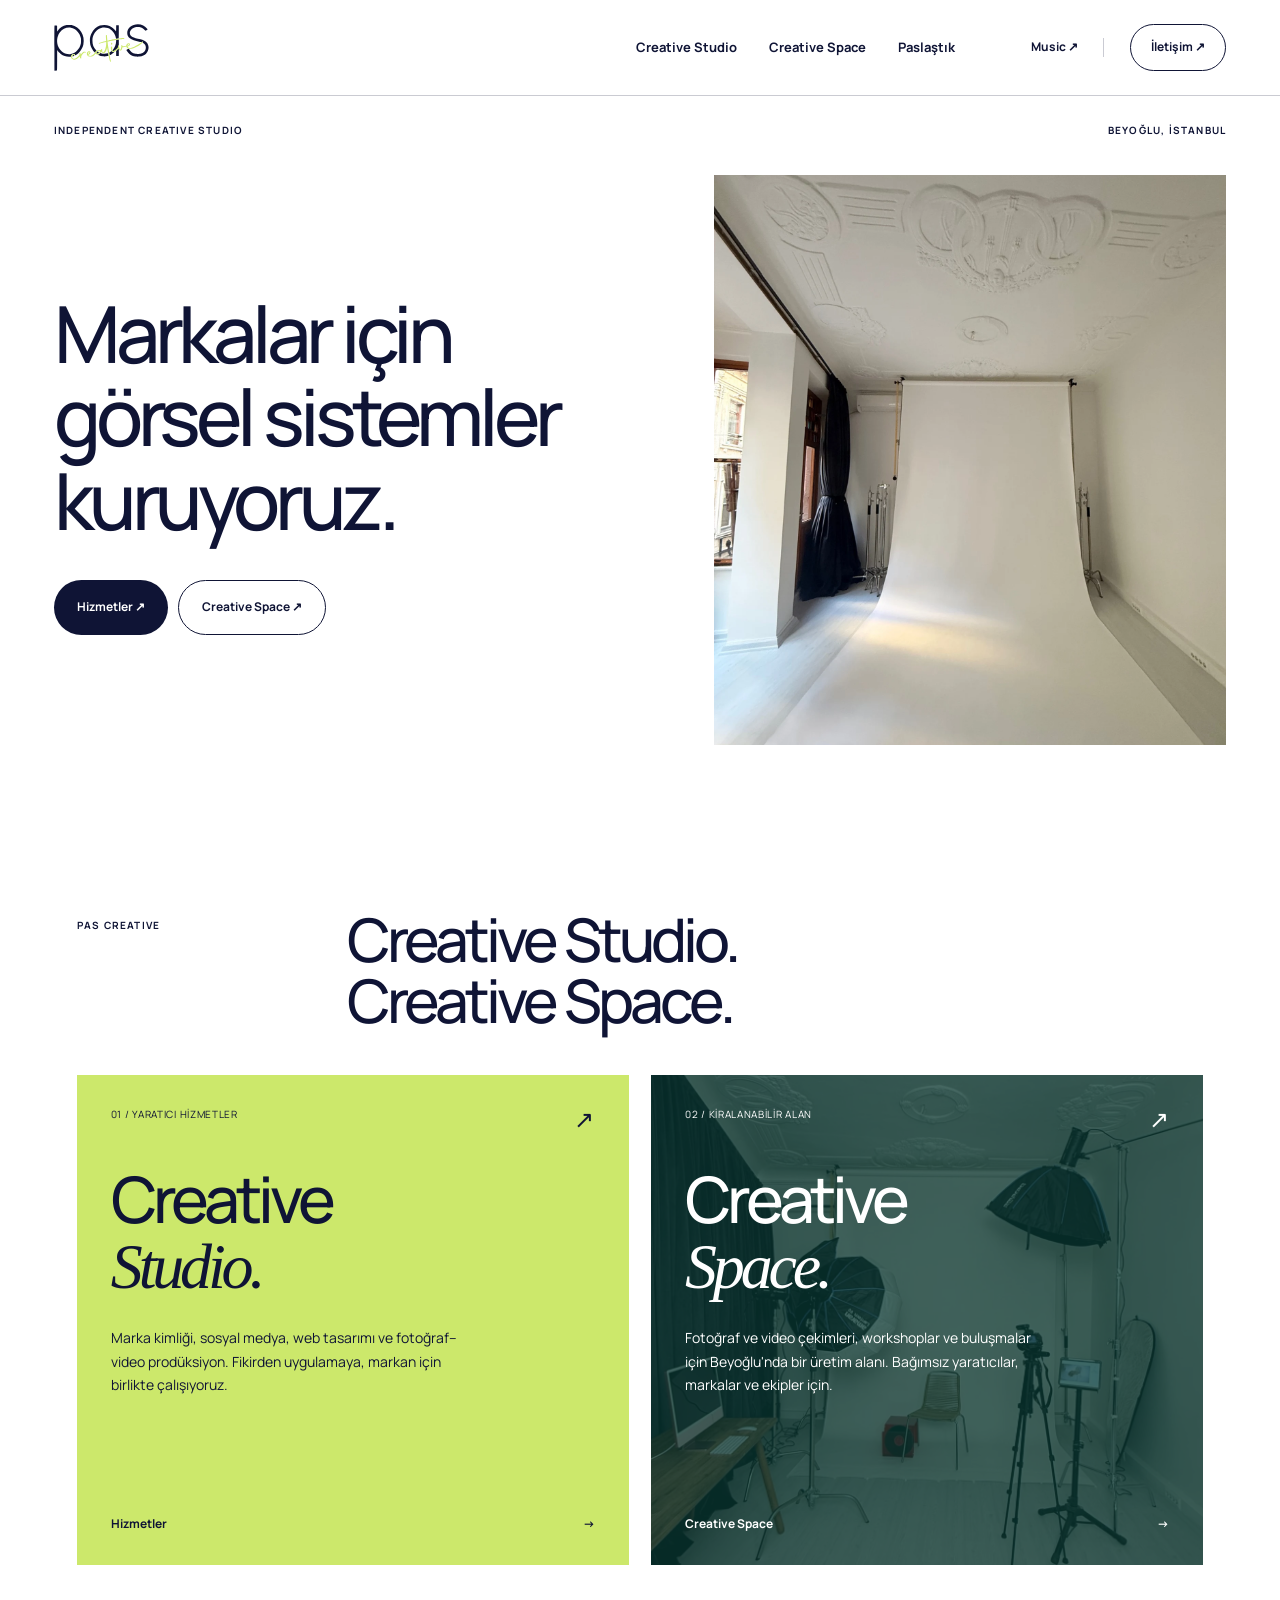
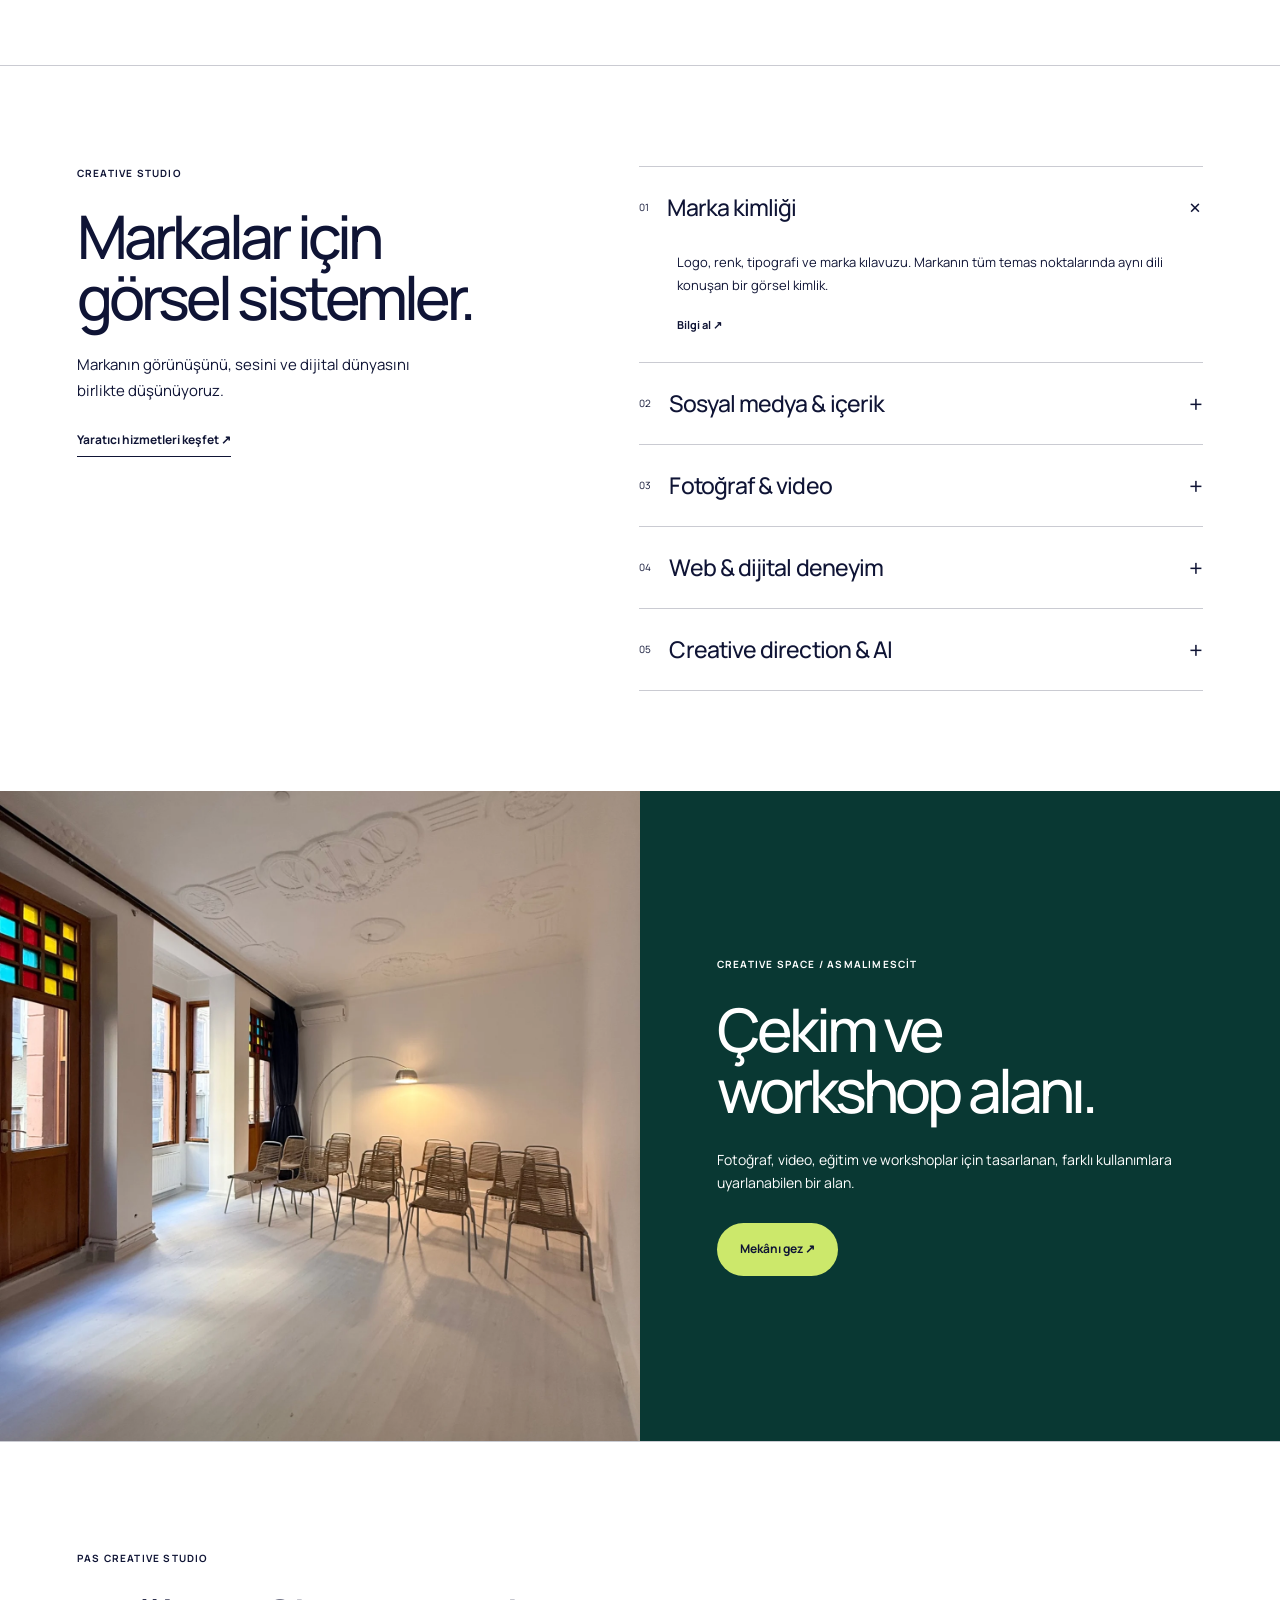
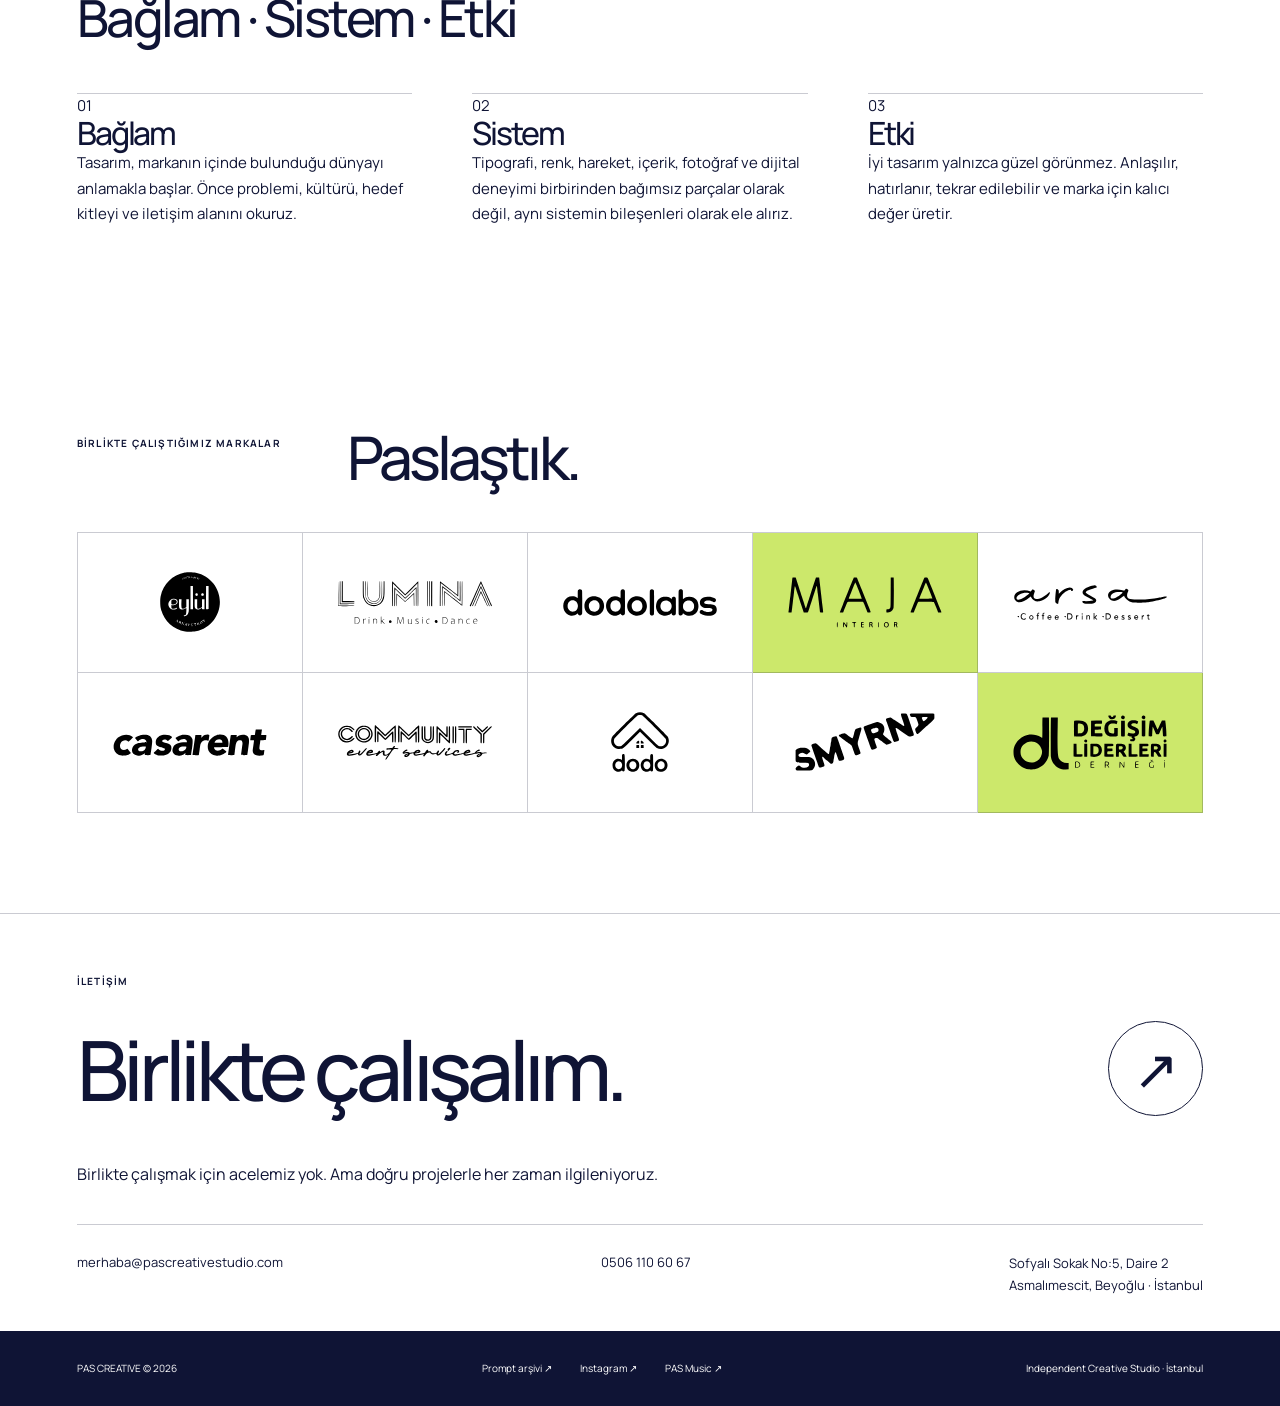
==== commit c2bd42dc: "Add files via upload" ====
--- a/creative/index.html
+++ b/creative/index.html
@@ -1,5 +1,3 @@
-<!doctype html><html lang="tr"><head><meta charset="utf-8"><meta name="viewport" content="width=device-width,initial-scale=1"><title>Fikirler burada paslaşır | PAS Creative</title><meta name="description" content="PAS Creative Studio: marka kimliği, web tasarımı, sosyal medya ve prodüksiyon. PAS Creative Space: Beyoğlu'nda kiralanabilir fotoğraf stüdyosu ve workshop alanı."><meta name="theme-color" content="#f2c4cd"><link rel="icon" href="/assets/lg-pas-creative.svg"><link rel="stylesheet" href="/assets/creative.css"><script defer src="/assets/packages.js"></script><script defer src="/assets/creative.js"></script></head><body data-page="home"><a class="skip" href="#main">İçeriğe geç</a><header><a class="brand" href="/creative/" aria-label="PAS Creative ana sayfa"><img src="/assets/lg-pas-creative.svg" alt="PAS Creative"></a><nav aria-label="Ana menü"><a href="/creative/hizmetler/" data-nav="studio">Creative Studio</a><a href="/creative/creative-space/" data-nav="space">Creative Space</a><a href="/creative/isler/" data-nav="works">Paslaştık</a></nav><div class="nav-end"><a class="music-link" href="/music/">Music ↗</a><a class="small-cta" href="#iletisim">Hadi paslaşalım ↗</a><button class="menu-btn" aria-expanded="false" aria-label="Menüyü aç">☰</button></div></header><main id="main"><section class="hero"><div class="eyebrow"><span class="status-dot"></span> BAĞIMSIZ YARATICI STÜDYO & ÜRETİM ALANI <span class="place">BEYOĞLU, İSTANBUL</span></div><div class="hero-grid"><div class="hero-copy"><h1>İyi fikirler<br><span>paslaşarak</span><br>büyür<span class="period">.</span></h1><p>Markan için yaratıcı bir ekip.<br>Üretimin için ilham veren bir alan.</p><div class="hero-actions"><a class="button navy" href="/creative/hizmetler/">Markam için buradayım ↗</a><a class="button outline" href="/creative/creative-space/">Alan kiralamak istiyorum ↗</a></div></div><div class="hero-art"><div class="orbit" aria-hidden="true"></div><img class="hero-photo" src="/assets/studio-wide.webp" alt="PAS Creative Space'te gün ışığı alan fotoğraf stüdyosu"><a class="sticker" href="/creative/creative-space/">FİKRİ AL,<br>BURAYA GEL.<span>↗</span></a><div class="photo-caption"><span>GERÇEK BİR ÜRETİM ALANI.</span><span>41°01′ N / 28°58′ E</span></div><div class="mini-photo"><img src="/assets/workshop-table.webp" alt="Workshop ve buluşma düzeni"><span>BİRLİKTE ÜRETELİM ↗</span></div></div></div><div class="hero-foot"><span>İKİ FARKLI İHTİYAÇ. AYNI YARATICI ENERJİ.</span><a href="#iki-alan">PAS'ı keşfet ↓</a></div></section>
-<div class="ribbon" aria-hidden="true"><div>TASARLA <b>✳</b> ÜRET <b>✳</b> PAYLAŞ <b>✳</b> PASLAŞ <b>✳</b> TASARLA <b>✳</b> ÜRET <b>✳</b> PAYLAŞ <b>✳</b> PASLAŞ <b>✳</b></div></div>
-<section id="iki-alan" class="section intro"><div class="section-head"><span class="eyebrow">PAS'TA NE VAR?</span><h2>Senin için ekip.<br>Ekibin için alan.</h2></div><div class="two-doors"><a class="door studio-door" href="/creative/hizmetler/"><div class="door-top"><span>01 / YARATICI HİZMETLER</span><span>↗</span></div><h3>Creative<br><em>Studio.</em></h3><p>Marka kimliği, sosyal medya, web tasarımı ve fotoğraf–video prodüksiyon. Fikirden uygulamaya, markan için birlikte çalışıyoruz.</p><div class="door-bottom">Markanı birlikte büyütelim <span>→</span></div></a><a class="door space-door" href="/creative/creative-space/"><img loading="lazy" src="/assets/studio-set.webp" alt="Çekime hazır ışık ve fon düzeni"><div class="door-top"><span>02 / KİRALANABİLİR ALAN</span><span>↗</span></div><h3>Creative<br><em>Space.</em></h3><p>Fotoğraf ve video çekimleri, workshoplar ve buluşmalar için Beyoğlu'nda bir üretim alanı. Kendi ekibinle gel, alanını seç.</p><div class="door-bottom">Alanı keşfet, planını oluştur <span>→</span></div></a></div></section>
-<section class="section home-services"><div><span class="eyebrow">CREATIVE STUDIO</span><h2>Bir logodan<br>çok daha fazlası.</h2><p>Markanın görünüşünü, sesini ve dijital dünyasını birlikte düşünüyoruz.</p><a class="text-link" href="/creative/hizmetler/">Yaratıcı hizmetleri keşfet ↗</a></div><div><details class="service" open><summary><span class="num">01</span><h3>Marka kimliği</h3><span class="plus">+</span></summary><div class="service-copy"><h4>Markanı ilk bakışta tanınır kıl.</h4><p>Logo, renk, tipografi ve marka kılavuzu. Markanın tüm temas noktalarında aynı dili konuşan bir görsel kimlik.</p><a href="mailto:merhaba@pascreativestudio.com?subject=Marka kimliği">Bu konuda paslaşalım ↗</a></div></details><details class="service" ><summary><span class="num">02</span><h3>Sosyal medya & içerik</h3><span class="plus">+</span></summary><div class="service-copy"><h4>Söyleyecek sözün, gösterecek bir dünyan olsun.</h4><p>İçerik stratejisi, görsel tasarım ve sosyal medya iletişimi. Markanın gündelik iletişimini birlikte planlayıp üretiyoruz.</p><a href="mailto:merhaba@pascreativestudio.com?subject=Sosyal medya & içerik">Bu konuda paslaşalım ↗</a></div></details><details class="service" ><summary><span class="num">03</span><h3>Fotoğraf & video</h3><span class="plus">+</span></summary><div class="service-copy"><h4>Fikri kadraja taşı.</h4><p>Ürün, portre, kampanya ve sosyal medya çekimleri. Yaratıcı yön, çekim ve post prodüksiyon sürecini aynı ekipte buluşturuyoruz.</p><a href="mailto:merhaba@pascreativestudio.com?subject=Fotoğraf & video">Bu konuda paslaşalım ↗</a></div></details><details class="service" ><summary><span class="num">04</span><h3>Web & dijital deneyim</h3><span class="plus">+</span></summary><div class="service-copy"><h4>Markanın dijital adresini tasarlayalım.</h4><p>Web tasarımı, etkileşim ve dijital iletişim. Markanı anlatan, ziyaretçiyi doğru adıma yönlendiren deneyimler.</p><a href="mailto:merhaba@pascreativestudio.com?subject=Web & dijital deneyim">Bu konuda paslaşalım ↗</a></div></details><details class="service" ><summary><span class="num">05</span><h3>Creative direction & AI</h3><span class="plus">+</span></summary><div class="service-copy"><h4>Farklı bir açıdan bakalım.</h4><p>Kampanya fikri, sanat yönetimi ve AI destekli yaratıcı prodüksiyon. Fikirden görsel dünyaya, projenin yönünü birlikte belirliyoruz.</p><a href="mailto:merhaba@pascreativestudio.com?subject=Creative direction & AI">Bu konuda paslaşalım ↗</a></div></details></div></section>
-<section class="space-teaser"><img loading="lazy" src="/assets/workshop-seating.webp" alt="PAS workshop alanında etkinlik oturma düzeni"><div><span class="eyebrow">CREATIVE SPACE / ASMALIMESCİT</span><h2>Bugün çekim.<br>Yarın workshop.</h2><p>Yüksek tavan, gün ışığı ve üretimine göre değişen bir düzen. Bir sonraki fikrine burada yer var.</p><a class="button lime" href="/creative/creative-space/">Mekânı gez ↗</a></div></section><section class="section clients"><div class="section-head"><span class="eyebrow">BİRLİKTE ÇALIŞTIĞIMIZ MARKALAR</span><h2>Paslaştık.</h2></div><div class="logo-grid"><div class="client"><img loading="lazy" src="/assets/lg-eylul.svg" alt="Eylül Arnavutköy"></div><div class="client"><img loading="lazy" src="/assets/lg-lumina.svg" alt="Lumina"></div><div class="client"><img loading="lazy" src="/assets/lg-dodolabs.svg" alt="Dodolabs"></div><div class="client"><img loading="lazy" src="/assets/lg-maja.svg" alt="Maja Interior"></div><div class="client"><img loading="lazy" src="/assets/lg-arsa.svg" alt="Arsa"></div><div class="client"><img loading="lazy" src="/assets/lg-casarent.svg" alt="Casarent"></div><div class="client"><img loading="lazy" src="/assets/lg-ces.svg" alt="Community Event Services"></div><div class="client"><img loading="lazy" src="/assets/lg-dodo.svg" alt="Dodo"></div><div class="client"><img loading="lazy" src="/assets/lg-smyrna.svg" alt="Smyrna"></div><div class="client"><img loading="lazy" src="/assets/lg-dld.svg" alt="Değişim Liderleri Derneği"></div></div></section></main><section id="iletisim" class="contact"><div class="eyebrow">BİR FİKİR, BİR ÇEKİM, BİR BULUŞMA.</div><div class="contact-line"><h2>Top sende<span>↗</span></h2><a class="round-arrow" href="mailto:merhaba@pascreativestudio.com" aria-label="PAS'a e-posta gönder">↗</a></div><div class="contact-bottom"><a href="mailto:merhaba@pascreativestudio.com">merhaba@pascreativestudio.com</a><a href="tel:+905061106067">0506 110 60 67</a><p>Sofyalı Sokak No:5, Daire 2<br>Asmalımescit, Beyoğlu · İstanbul</p></div></section><footer><a href="/creative/">PAS CREATIVE © 2026</a><div><a href="/promptlar/">Prompt arşivi ↗</a><a href="https://www.instagram.com/pascreatives/" target="_blank" rel="noopener">Instagram ↗</a><a href="/music/">PAS Music ↗</a></div><span>Fikirler burada paslaşır.</span></footer><dialog id="lightbox"><button class="close" aria-label="Fotoğrafı kapat">×</button><img alt=""><p></p><div class="light-controls"><button id="prev-photo" aria-label="Önceki fotoğraf">←</button><span id="photo-count"></span><button id="next-photo" aria-label="Sonraki fotoğraf">→</button></div></dialog><dialog id="booking"><button class="close" aria-label="Kiralama penceresini kapat">×</button><p class="eyebrow">CREATIVE SPACE / KİRALAMA</p><h2>Planını oluşturalım.</h2><div class="steps"><span>01 Paket</span><span>02 Ek hizmetler</span><span>03 Talep</span></div><div id="booking-content"></div><div class="booking-bottom"><button id="back-step" class="text-btn">← Geri</button><div aria-live="polite"><small>KDV hariç tahmini toplam</small><strong id="total"></strong></div><button id="next-step" class="button navy">Devam →</button></div></dialog></body></html>+<!doctype html><html lang="tr"><head><meta charset="utf-8"><meta name="viewport" content="width=device-width,initial-scale=1"><title>Markalar için görsel sistemler | PAS Creative</title><meta name="description" content="PAS Creative Studio: marka kimliği, web tasarımı, sosyal medya ve prodüksiyon. PAS Creative Space: Beyoğlu'nda kiralanabilir fotoğraf stüdyosu ve workshop alanı."><meta name="theme-color" content="#f2c4cd"><link rel="icon" href="/assets/lg-pas-creative.svg"><link rel="stylesheet" href="/assets/creative.css"><script defer src="/assets/packages.js"></script><script defer src="/assets/creative.js"></script></head><body data-page="home"><a class="skip" href="#main">İçeriğe geç</a><header><a class="brand" href="/creative/" aria-label="PAS Creative ana sayfa"><img src="/assets/lg-pas-creative.svg" alt="PAS Creative"></a><nav aria-label="Ana menü"><a href="/creative/hizmetler/" data-nav="studio">Creative Studio</a><a href="/creative/creative-space/" data-nav="space">Creative Space</a><a href="/creative/isler/" data-nav="works">Paslaştık</a></nav><div class="nav-end"><a class="music-link" href="/music/">Music ↗</a><a class="small-cta" href="#iletisim">İletişim ↗</a><button class="menu-btn" aria-expanded="false" aria-label="Menüyü aç">☰</button></div></header><main id="main"><section class="hero"><div class="eyebrow">INDEPENDENT CREATIVE STUDIO <span class="place">BEYOĞLU, İSTANBUL</span></div><div class="hero-grid"><div class="hero-copy"><h1>Markalar için<br>görsel sistemler<br>kuruyoruz.</h1><div class="hero-actions"><a class="button navy" href="/creative/hizmetler/">Hizmetler ↗</a><a class="button outline" href="/creative/creative-space/">Creative Space ↗</a></div></div><div class="hero-art"><img class="hero-photo" src="/assets/studio-front.webp" alt="PAS Creative Space fotoğraf stüdyosunun karşıdan görünümü"></div></div></section><section id="iki-alan" class="section intro"><div class="section-head"><span class="eyebrow">PAS CREATIVE</span><h2>Creative Studio.<br>Creative Space.</h2></div><div class="two-doors"><a class="door studio-door" href="/creative/hizmetler/"><div class="door-top"><span>01 / YARATICI HİZMETLER</span><span>↗</span></div><h3>Creative<br><em>Studio.</em></h3><p>Marka kimliği, sosyal medya, web tasarımı ve fotoğraf–video prodüksiyon. Fikirden uygulamaya, markan için birlikte çalışıyoruz.</p><div class="door-bottom">Hizmetler <span>→</span></div></a><a class="door space-door" href="/creative/creative-space/"><img loading="lazy" src="/assets/studio-set.webp" alt="Çekime hazır ışık ve fon düzeni"><div class="door-top"><span>02 / KİRALANABİLİR ALAN</span><span>↗</span></div><h3>Creative<br><em>Space.</em></h3><p>Fotoğraf ve video çekimleri, workshoplar ve buluşmalar için Beyoğlu'nda bir üretim alanı. Bağımsız yaratıcılar, markalar ve ekipler için.</p><div class="door-bottom">Creative Space <span>→</span></div></a></div></section>
+<section class="section home-services"><div><span class="eyebrow">CREATIVE STUDIO</span><h2>Markalar için<br>görsel sistemler.</h2><p>Markanın görünüşünü, sesini ve dijital dünyasını birlikte düşünüyoruz.</p><a class="text-link" href="/creative/hizmetler/">Yaratıcı hizmetleri keşfet ↗</a></div><div><details class="service" open><summary><span class="num">01</span><h3>Marka kimliği</h3><span class="plus">+</span></summary><div class="service-copy"><p>Logo, renk, tipografi ve marka kılavuzu. Markanın tüm temas noktalarında aynı dili konuşan bir görsel kimlik.</p><a href="mailto:merhaba@pascreativestudio.com?subject=Marka kimliği">Bilgi al ↗</a></div></details><details class="service" ><summary><span class="num">02</span><h3>Sosyal medya & içerik</h3><span class="plus">+</span></summary><div class="service-copy"><p>İçerik stratejisi, görsel tasarım ve sosyal medya iletişimi. Markanın gündelik iletişimini birlikte planlayıp üretiyoruz.</p><a href="mailto:merhaba@pascreativestudio.com?subject=Sosyal medya & içerik">Bilgi al ↗</a></div></details><details class="service" ><summary><span class="num">03</span><h3>Fotoğraf & video</h3><span class="plus">+</span></summary><div class="service-copy"><p>Ürün, portre, kampanya ve sosyal medya çekimleri. Yaratıcı yön, çekim ve post prodüksiyon sürecini aynı ekipte buluşturuyoruz.</p><a href="mailto:merhaba@pascreativestudio.com?subject=Fotoğraf & video">Bilgi al ↗</a></div></details><details class="service" ><summary><span class="num">04</span><h3>Web & dijital deneyim</h3><span class="plus">+</span></summary><div class="service-copy"><p>Web tasarımı, etkileşim ve dijital iletişim. Markanı anlatan, ziyaretçiyi doğru adıma yönlendiren deneyimler.</p><a href="mailto:merhaba@pascreativestudio.com?subject=Web & dijital deneyim">Bilgi al ↗</a></div></details><details class="service" ><summary><span class="num">05</span><h3>Creative direction & AI</h3><span class="plus">+</span></summary><div class="service-copy"><p>Kampanya fikri, sanat yönetimi ve AI destekli yaratıcı prodüksiyon. Fikirden görsel dünyaya, projenin yönünü birlikte belirliyoruz.</p><a href="mailto:merhaba@pascreativestudio.com?subject=Creative direction & AI">Bilgi al ↗</a></div></details></div></section>
+<section class="space-teaser"><img loading="lazy" src="/assets/workshop-seating.webp" alt="PAS workshop alanında etkinlik oturma düzeni"><div><span class="eyebrow">CREATIVE SPACE / ASMALIMESCİT</span><h2>Çekim ve<br>workshop alanı.</h2><p>Fotoğraf, video, eğitim ve workshoplar için tasarlanan, farklı kullanımlara uyarlanabilen bir alan.</p><a class="button lime" href="/creative/creative-space/">Mekânı gez ↗</a></div></section><section class="section philosophy" id="hakkimizda"><div class="section-head"><span class="eyebrow">PAS CREATIVE STUDIO</span><h2>Bağlam · Sistem · Etki</h2></div><div class="process-grid"><article><span>01</span><h3>Bağlam</h3><p>Tasarım, markanın içinde bulunduğu dünyayı anlamakla başlar. Önce problemi, kültürü, hedef kitleyi ve iletişim alanını okuruz.</p></article><article><span>02</span><h3>Sistem</h3><p>Tipografi, renk, hareket, içerik, fotoğraf ve dijital deneyimi birbirinden bağımsız parçalar olarak değil, aynı sistemin bileşenleri olarak ele alırız.</p></article><article><span>03</span><h3>Etki</h3><p>İyi tasarım yalnızca güzel görünmez. Anlaşılır, hatırlanır, tekrar edilebilir ve marka için kalıcı değer üretir.</p></article></div></section><section class="section clients"><div class="section-head"><span class="eyebrow">BİRLİKTE ÇALIŞTIĞIMIZ MARKALAR</span><h2>Paslaştık.</h2></div><div class="logo-grid"><div class="client"><img loading="lazy" src="/assets/lg-eylul.svg" alt="Eylül Arnavutköy"></div><div class="client"><img loading="lazy" src="/assets/lg-lumina.svg" alt="Lumina"></div><div class="client"><img loading="lazy" src="/assets/lg-dodolabs.svg" alt="Dodolabs"></div><div class="client"><img loading="lazy" src="/assets/lg-maja.svg" alt="Maja Interior"></div><div class="client"><img loading="lazy" src="/assets/lg-arsa.svg" alt="Arsa"></div><div class="client"><img loading="lazy" src="/assets/lg-casarent.svg" alt="Casarent"></div><div class="client"><img loading="lazy" src="/assets/lg-ces.svg" alt="Community Event Services"></div><div class="client"><img loading="lazy" src="/assets/lg-dodo.svg" alt="Dodo"></div><div class="client"><img loading="lazy" src="/assets/lg-smyrna.svg" alt="Smyrna"></div><div class="client"><img loading="lazy" src="/assets/lg-dld.svg" alt="Değişim Liderleri Derneği"></div></div></section></main><section id="iletisim" class="contact"><div class="eyebrow">İLETİŞİM</div><div class="contact-line"><h2>Birlikte çalışalım.</h2><a class="round-arrow" href="mailto:merhaba@pascreativestudio.com" aria-label="PAS'a e-posta gönder">↗</a></div><p class="contact-note">Birlikte çalışmak için acelemiz yok. Ama doğru projelerle her zaman ilgileniyoruz.</p><div class="contact-bottom"><a href="mailto:merhaba@pascreativestudio.com">merhaba@pascreativestudio.com</a><a href="tel:+905061106067">0506 110 60 67</a><p>Sofyalı Sokak No:5, Daire 2<br>Asmalımescit, Beyoğlu · İstanbul</p></div></section><footer><a href="/creative/">PAS CREATIVE © 2026</a><div><a href="/promptlar/">Prompt arşivi ↗</a><a href="https://www.instagram.com/pascreatives/" target="_blank" rel="noopener">Instagram ↗</a><a href="/music/">PAS Music ↗</a></div><span>Independent Creative Studio · İstanbul</span></footer><dialog id="lightbox"><button class="close" aria-label="Fotoğrafı kapat">×</button><img alt=""><p></p><div class="light-controls"><button id="prev-photo" aria-label="Önceki fotoğraf">←</button><span id="photo-count"></span><button id="next-photo" aria-label="Sonraki fotoğraf">→</button></div></dialog><dialog id="booking"><button class="close" aria-label="Kiralama penceresini kapat">×</button><p class="eyebrow">CREATIVE SPACE / KİRALAMA</p><h2>Kiralama talebi.</h2><div class="steps"><span>01 Paket</span><span>02 Ek hizmetler</span><span>03 Talep</span></div><div id="booking-content"></div><div class="booking-bottom"><button id="back-step" class="text-btn">← Geri</button><div aria-live="polite"><small>KDV hariç tahmini toplam</small><strong id="total"></strong></div><button id="next-step" class="button navy">Devam →</button></div></dialog></body></html>
--- a/assets/creative.css
+++ b/assets/creative.css
@@ -1,6 +1,11 @@
 @import url('https://fonts.googleapis.com/css2?family=Manrope:wght@400;500;600;700;800&display=swap');
-:root{--navy:#0f1435;--pink:#f2c4cd;--lime:#cce86b;--green:#093833;--paper:#f7f5ef;--line:rgba(15,20,53,.22)}*{box-sizing:border-box}html{scroll-behavior:smooth;scroll-padding-top:100px}body{margin:0;color:var(--navy);background:var(--paper);font-family:Manrope,Arial,sans-serif;font-size:15px;line-height:1.55}body:has(dialog[open]){overflow:hidden}a{color:inherit;text-decoration:none}button,input,select,textarea{font:inherit}button,a,summary{-webkit-tap-highlight-color:transparent}button{cursor:pointer;color:inherit}button:focus-visible,a:focus-visible,summary:focus-visible{outline:3px solid #bd430b;outline-offset:5px}button{border:0}img{display:block;max-width:100%}h1,h2,h3,h4,p{margin:0}h1,h2,h3{font-weight:500;line-height:1.02;letter-spacing:-.065em}h1{font-size:clamp(65px,7.3vw,116px)}h2{font-size:clamp(44px,4.7vw,76px)}h3{font-size:32px}em{font-style:normal}p{line-height:1.7}header{height:96px;display:flex;align-items:center;justify-content:space-between;padding:0 4.2%;gap:25px;background:var(--pink);position:sticky;top:0;z-index:20;border-bottom:1px solid var(--line)}.brand{width:95px}.brand img{height:56px;width:100%;object-fit:contain}nav{display:flex;gap:32px;margin-left:auto;margin-right:4vw}nav a{font-size:13px;font-weight:700;padding:10px 0;position:relative}nav a:after{content:'';position:absolute;left:0;right:100%;bottom:4px;height:2px;background:currentColor;transition:right .2s}nav a:hover:after,nav a.active:after{right:0}.nav-end{display:flex;align-items:center;gap:26px;font-size:12px;font-weight:700}.music-link{border-right:1px solid var(--line);padding-right:25px}.small-cta{border:1px solid var(--navy);border-radius:30px;padding:13px 20px}.menu-btn{display:none;background:none;font-size:24px}.eyebrow{font-size:10px;letter-spacing:.12em;font-weight:700;display:flex;align-items:center;gap:10px}.status-dot{width:7px;height:7px;background:var(--green);border-radius:50%}.place{margin-left:auto}.hero{background:var(--pink);padding:27px 4.2% 20px;overflow:hidden}.hero-grid{display:grid;grid-template-columns:1.1fr 1fr;align-items:center;gap:4%;min-height:650px}.hero-copy{padding:38px 0 48px;position:relative;z-index:2}.hero-copy h1>span:not(.period){font-family:Georgia,serif;font-style:italic;font-weight:400;letter-spacing:-.065em}.period{color:var(--green)}.hero-copy p{font-size:17px;margin:27px 0}.hero-actions{display:flex;gap:10px;flex-wrap:wrap}.button{display:inline-flex;align-items:center;justify-content:center;gap:20px;padding:17px 23px;min-height:52px;border-radius:40px;font-size:12px;font-weight:700;transition:transform .2s,background .2s}.button:hover,.small-cta:hover{transform:translateY(-3px)}.navy{background:var(--navy);color:white}.outline{border:1px solid var(--navy);background:transparent}.lime{background:var(--lime);color:var(--navy)}.hero-art{position:relative;height:530px;margin-top:20px}.hero-photo{height:400px;width:100%;object-fit:cover;border-radius:46% 46% 0 0;position:absolute;top:28px;left:0;transform:rotate(-4deg)}.orbit{position:absolute;border:1px solid var(--navy);border-radius:50%;width:115%;height:320px;transform:rotate(-40deg);top:75px;left:-8%}.sticker{background:var(--lime);width:128px;height:128px;position:absolute;right:-20px;top:-12px;display:flex;flex-direction:column;align-items:center;justify-content:center;text-align:center;border-radius:50%;font-size:12px;font-weight:800;transform:rotate(14deg);line-height:1.3}.sticker span{font-size:32px;font-weight:400}.mini-photo{position:absolute;right:15px;bottom:-4px;width:175px;transform:rotate(9deg);background:var(--paper);padding:8px;box-shadow:0 5px 15px #0001}.mini-photo img{height:168px;width:100%;object-fit:cover;object-position:center 65%}.mini-photo span{display:block;font-size:8px;letter-spacing:.08em;padding:8px 0 2px}.photo-caption{position:absolute;top:450px;left:0;display:flex;flex-direction:column;gap:3px;font-size:8px;letter-spacing:.08em}.hero-foot{display:flex;justify-content:space-between;border-top:1px solid var(--line);padding-top:18px;font-size:9px;letter-spacing:.07em;font-weight:700}.ribbon{overflow:hidden;background:var(--navy);color:var(--lime);padding:18px 0;white-space:nowrap;font-size:28px;font-weight:500;letter-spacing:-.02em}.ribbon>div{width:max-content;animation:marquee 40s linear infinite}.ribbon b{font-weight:400;margin:0 35px}@keyframes marquee{to{transform:translateX(-45%)}}.section{padding:100px 6%}.section-head{display:flex;align-items:end;gap:60px;margin-bottom:44px}.section-head>.eyebrow{align-self:start;min-width:210px;padding-top:9px}.section-head p{margin-left:auto;font-size:13px}.two-doors{display:grid;grid-template-columns:1fr 1fr;gap:22px}.door{padding:32px 34px;position:relative;overflow:hidden;min-height:490px;display:flex;flex-direction:column;transition:transform .3s}.door:hover{transform:translateY(-7px)}.studio-door{background:var(--lime)}.space-door{background:var(--green);color:white}.space-door>img{position:absolute;right:0;top:0;width:100%;height:100%;object-fit:cover;opacity:.25;transition:transform .6s}.space-door:hover>img{transform:scale(1.04)}.door>*:not(img){position:relative}.door-top{display:flex;justify-content:space-between;font-size:10px;letter-spacing:.07em}.door-top>span:last-child{font-size:24px;line-height:1}.door h3{font-size:64px;margin:35px 0 26px}.door h3 em{font-family:Georgia,serif;font-style:italic}.door p{font-size:14px;max-width:350px}.door-bottom{margin-top:auto;padding-top:30px;display:flex;justify-content:space-between;font-size:12px;font-weight:700}.home-services,.service-section{display:grid;grid-template-columns:.9fr 1.1fr;gap:9%;border-top:1px solid var(--line)}.home-services h2,.service-section h2{margin:24px 0}.home-services>div>p,.service-section>div>p{max-width:340px}.text-link{display:inline-block;margin-top:28px;font-weight:700;font-size:12px;border-bottom:1px solid;padding-bottom:6px}.service{border-top:1px solid var(--line);padding:22px 0}.service:last-child{border-bottom:1px solid var(--line)}summary{cursor:pointer;list-style:none}summary::-webkit-details-marker{display:none}.service summary{display:flex;align-items:center;gap:18px}.service h3{font-size:23px;letter-spacing:-.04em;line-height:1.2}.num{font-size:10px}.plus{margin-left:auto;font-size:24px;font-weight:400}.service[open] .plus{transform:rotate(45deg)}.service-copy{padding:25px 38px 6px;font-size:13px}.service-copy h4{font-size:15px;margin-bottom:10px;font-weight:600}.service-copy a{font-size:11px;font-weight:700;display:inline-block;margin-top:20px}.space-teaser{display:grid;grid-template-columns:1fr 1fr;background:var(--green);color:var(--paper)}.space-teaser>img{width:100%;height:650px;object-fit:cover;object-position:center 57%}.space-teaser>div{padding:85px 12%;display:flex;flex-direction:column;align-items:start;justify-content:center}.space-teaser h2{margin:26px 0}.space-teaser p{font-size:14px;margin-bottom:28px}.logo-grid{display:grid;grid-template-columns:repeat(5,1fr);border-left:1px solid var(--line);border-top:1px solid var(--line)}.client{height:140px;padding:35px;border-right:1px solid var(--line);border-bottom:1px solid var(--line);display:flex;align-items:center;justify-content:center}.client img{max-height:60px;width:100%;object-fit:contain}.client:nth-child(6n+1){background:var(--pink)}.client:nth-child(6n+4){background:var(--lime)}.contact{background:var(--lime);padding:60px 6% 35px}.contact-line{display:flex;justify-content:space-between;align-items:center;margin:32px 0 45px}.contact h2{font-size:clamp(70px,10vw,150px)}.contact h2>span{display:none}.round-arrow{height:95px;width:95px;border:1px solid var(--navy);border-radius:50%;font-size:55px;display:grid;place-items:center;transition:transform .3s}.round-arrow:hover{transform:rotate(45deg)}.contact-bottom{display:flex;justify-content:space-between;border-top:1px solid var(--line);padding-top:27px;gap:20px;font-size:13px}footer{background:var(--navy);color:var(--paper);padding:30px 6%;display:flex;justify-content:space-between;gap:24px;font-size:10px}footer div{display:flex;gap:28px}.studio-hero{background:var(--pink);padding-top:55px;padding-bottom:65px}.studio-hero h1{margin:45px 0 35px;font-size:clamp(70px,9vw,140px)}.studio-hero h1 em{font-family:Georgia,serif;font-style:italic}.studio-hero-bottom{display:flex;align-items:center;gap:40px}.studio-hero-bottom p{font-size:16px}.asterisk{font-size:135px;margin-left:auto;line-height:.8;animation:rotate 35s linear infinite}@keyframes rotate{to{transform:rotate(360deg)}}.process{background:var(--green);color:var(--paper)}.process-grid{display:grid;grid-template-columns:repeat(3,1fr);gap:60px;margin-top:50px}.process article{border-top:1px solid #ffffff55;padding-top:20px}.process article>span{color:var(--lime);font-size:12px}.process h3{margin:26px 0 20px;font-size:40px}.process p{font-size:14px}.crosslink{background:var(--pink);padding:45px 6%;display:flex;justify-content:space-between;gap:25px;font-size:20px;align-items:center}.crosslink a{font-weight:700;text-decoration:underline;text-underline-offset:7px}.large .client{height:200px}.space-hero{height:640px;position:relative;background:var(--green);color:white}.space-hero>img{width:100%;height:100%;object-fit:cover}.space-hero:after{content:'';position:absolute;inset:0;background:linear-gradient(90deg,#051e22bf,transparent 85%)}.space-hero-content{position:absolute;z-index:1;left:6%;top:55px}.space-hero h1{margin:40px 0 25px}.space-hero h1 em{font-family:Georgia,serif;font-style:italic}.space-hero p{margin-bottom:25px}.space-location{position:absolute;z-index:1;right:6%;bottom:30px;font-size:10px;letter-spacing:.12em}.facts{display:grid;grid-template-columns:repeat(4,1fr);background:var(--lime);padding:30px 6%}.facts span{font-size:11px;display:flex;flex-direction:column;border-right:1px solid var(--line);padding:0 25px}.facts span:first-child{padding-left:0}.facts span:last-child{border:0}.facts b{font-size:26px;font-weight:500;letter-spacing:-.04em;margin-bottom:3px}.scene-tabs{display:flex;gap:8px;margin-bottom:25px}.scene-tabs button{padding:14px 23px;border:1px solid var(--line);background:transparent;border-radius:30px;font-size:12px}.scene-tabs button[aria-selected=true]{background:var(--navy);color:white}.scene-main{display:grid;grid-template-columns:1.35fr 1fr;gap:7%;align-items:center}.scene-big{padding:0;background:transparent;position:relative;overflow:hidden}.scene-big img{width:100%;height:500px;object-fit:cover}.scene-big>span{position:absolute;bottom:20px;right:20px;background:var(--paper);padding:10px 16px;border-radius:25px;font-size:11px}.scene-desc h3{font-size:48px;margin:17px 0 24px}.scene-desc p{font-size:14px}.tags{display:flex;gap:8px;flex-wrap:wrap;margin:25px 0}.tags span{border:1px solid var(--line);border-radius:25px;font-size:10px;padding:7px 12px}.thumbs{display:flex;gap:12px;margin-top:28px}.thumbs button{padding:0;background:transparent;width:100px;border:2px solid transparent}.thumbs button.active{border-color:var(--navy)}.thumbs img{height:85px;width:100%;object-fit:cover}.rental{background:var(--pink)}.package-cards{display:grid;grid-template-columns:repeat(5,1fr);gap:12px}.package-card{padding:24px 20px;background:transparent;border:1px solid var(--line);text-align:left;display:flex;flex-direction:column;align-items:start;min-height:300px;transition:background .2s,transform .2s}.package-card:hover{background:var(--lime);transform:translateY(-5px)}.package-card>span{font-size:10px}.package-card h3{font-size:25px;line-height:1.1;margin:28px 0 14px}.package-card p{font-size:12px;margin-bottom:22px}.package-card>div{margin-top:auto}.package-card b{font-size:24px;font-weight:500}.package-card small{display:block;font-size:10px}.package-card>strong{font-size:11px;margin-top:24px}.rental-note{font-size:11px;margin-top:25px}.faq{display:grid;grid-template-columns:1fr 1.3fr;gap:60px}.faq h2{margin-top:25px}.faq details{border-top:1px solid var(--line);padding:23px 0}.faq details:last-child{border-bottom:1px solid var(--line)}.faq summary{font-size:14px;font-weight:600;padding-right:25px;position:relative}.faq summary:after{content:'+';position:absolute;right:0}.faq details[open] summary:after{content:'−'}.faq details p{margin-top:20px;font-size:13px}.skip{position:fixed;left:20px;top:-100px;z-index:100;background:var(--lime);padding:15px}.skip:focus{top:10px}dialog{border:0;color:var(--navy);padding:0;max-height:92dvh}dialog::backdrop{background:#070e27b8;backdrop-filter:blur(5px)}.close{position:absolute;right:18px;top:16px;border-radius:50%;width:38px;height:38px;background:var(--paper);color:var(--navy);font-size:26px;z-index:2}#lightbox{background:var(--navy);color:white;max-width:90vw;width:1000px;padding:25px}#lightbox>img{max-height:72dvh;margin:auto;object-fit:contain}#lightbox>p{font-size:12px;margin-top:15px;text-align:center}.light-controls{display:flex;justify-content:center;align-items:center;gap:25px;margin-top:10px}.light-controls button{background:transparent;color:white;font-size:24px}#booking{width:850px;background:var(--paper);padding:40px}#booking h2{font-size:40px;margin:20px 0 25px}.steps{display:flex;gap:25px;border-bottom:1px solid var(--line);font-size:11px;padding-bottom:18px;margin-bottom:25px}.steps .active{font-weight:800;text-decoration:underline;text-underline-offset:7px}#booking-content{min-height:280px}.field-label{font-size:12px;font-weight:700;display:block;margin:18px 0 9px}.booking-select,.form-grid input,.form-grid textarea{width:100%;border:1px solid var(--line);padding:13px;background:white;border-radius:0;color:var(--navy)}.duration-buttons{display:flex;gap:10px}.duration-buttons button{border:1px solid var(--line);padding:12px 18px;background:transparent}.duration-buttons button.selected{background:var(--lime)}.package-desc{font-size:13px;margin:15px 0}.equipment{margin:18px 0;font-size:12px;border-top:1px solid var(--line);padding-top:13px}.equipment summary{font-weight:700}.equipment ul{columns:2;padding-left:20px;line-height:1.8}.booking-bottom{border-top:1px solid var(--line);margin-top:25px;padding-top:20px;display:flex;align-items:center;justify-content:space-between;gap:20px}.booking-bottom small{display:block;font-size:10px}.booking-bottom strong{font-size:25px;font-weight:500}.text-btn{background:transparent;font-size:12px}.addon{display:grid;grid-template-columns:22px 1fr auto;gap:12px;padding:14px 0;border-bottom:1px solid var(--line);font-size:12px;cursor:pointer}.addon input{accent-color:var(--navy)}.addon small{display:block;font-size:10px;opacity:.7}.addon.disabled{opacity:.45}.addon-price{font-size:11px}.form-grid{display:grid;grid-template-columns:1fr 1fr;gap:12px}.form-grid label{font-size:11px}.form-grid label.wide{grid-column:1/-1}.form-grid textarea{height:75px;resize:vertical}.form-grid input{margin-top:5px}.terms{font-size:11px;margin:16px 0}.summary-price{padding:12px;background:var(--lime);font-size:12px;margin-bottom:15px}.form-status{font-size:12px;color:var(--green);margin-top:10px}.js-reveal{animation:fade .4s ease}@keyframes fade{from{opacity:.5;transform:translateY(10px)}to{opacity:1;transform:none}}
+:root{--navy:#0f1435;--pink:#ffffff;--lime:#cce86b;--green:#093833;--paper:#ffffff;--line:rgba(15,20,53,.22)}*{box-sizing:border-box}html{scroll-behavior:smooth;scroll-padding-top:100px}body{margin:0;color:var(--navy);background:var(--paper);font-family:Manrope,Arial,sans-serif;font-size:15px;line-height:1.55}body:has(dialog[open]){overflow:hidden}a{color:inherit;text-decoration:none}button,input,select,textarea{font:inherit}button,a,summary{-webkit-tap-highlight-color:transparent}button{cursor:pointer;color:inherit}button:focus-visible,a:focus-visible,summary:focus-visible{outline:3px solid #bd430b;outline-offset:5px}button{border:0}img{display:block;max-width:100%}h1,h2,h3,h4,p{margin:0}h1,h2,h3{font-weight:500;line-height:1.02;letter-spacing:-.065em}h1{font-size:clamp(65px,7.3vw,116px)}h2{font-size:clamp(44px,4.7vw,76px)}h3{font-size:32px}em{font-style:normal}p{line-height:1.7}header{height:96px;display:flex;align-items:center;justify-content:space-between;padding:0 4.2%;gap:25px;background:var(--pink);position:sticky;top:0;z-index:20;border-bottom:1px solid var(--line)}.brand{width:95px}.brand img{height:56px;width:100%;object-fit:contain}nav{display:flex;gap:32px;margin-left:auto;margin-right:4vw}nav a{font-size:13px;font-weight:700;padding:10px 0;position:relative}nav a:after{content:'';position:absolute;left:0;right:100%;bottom:4px;height:2px;background:currentColor;transition:right .2s}nav a:hover:after,nav a.active:after{right:0}.nav-end{display:flex;align-items:center;gap:26px;font-size:12px;font-weight:700}.music-link{border-right:1px solid var(--line);padding-right:25px}.small-cta{border:1px solid var(--navy);border-radius:30px;padding:13px 20px}.menu-btn{display:none;background:none;font-size:24px}.eyebrow{font-size:10px;letter-spacing:.12em;font-weight:700;display:flex;align-items:center;gap:10px}.status-dot{width:7px;height:7px;background:var(--green);border-radius:50%}.place{margin-left:auto}.hero{background:var(--pink);padding:27px 4.2% 20px;overflow:hidden}.hero-grid{display:grid;grid-template-columns:1.1fr 1fr;align-items:center;gap:4%;min-height:650px}.hero-copy{padding:38px 0 48px;position:relative;z-index:2}.hero-copy h1>span:not(.period){font-family:Georgia,serif;font-style:italic;font-weight:400;letter-spacing:-.065em}.period{color:var(--green)}.hero-copy p{font-size:17px;margin:27px 0}.hero-actions{display:flex;gap:10px;flex-wrap:wrap}.button{display:inline-flex;align-items:center;justify-content:center;gap:20px;padding:17px 23px;min-height:52px;border-radius:40px;font-size:12px;font-weight:700;transition:transform .2s,background .2s}.button:hover,.small-cta:hover{transform:translateY(-3px)}.navy{background:var(--navy);color:white}.outline{border:1px solid var(--navy);background:transparent}.lime{background:var(--lime);color:var(--navy)}.hero-art{position:relative;height:530px;margin-top:20px}.hero-photo{height:400px;width:100%;object-fit:cover;border-radius:46% 46% 0 0;position:absolute;top:28px;left:0;transform:rotate(-4deg)}.orbit{position:absolute;border:1px solid var(--navy);border-radius:50%;width:115%;height:320px;transform:rotate(-40deg);top:75px;left:-8%}.sticker{background:var(--lime);width:128px;height:128px;position:absolute;right:-20px;top:-12px;display:flex;flex-direction:column;align-items:center;justify-content:center;text-align:center;border-radius:50%;font-size:12px;font-weight:800;transform:rotate(14deg);line-height:1.3}.sticker span{font-size:32px;font-weight:400}.mini-photo{position:absolute;right:15px;bottom:-4px;width:175px;transform:rotate(9deg);background:var(--paper);padding:8px;box-shadow:0 5px 15px #0001}.mini-photo img{height:168px;width:100%;object-fit:cover;object-position:center 65%}.mini-photo span{display:block;font-size:8px;letter-spacing:.08em;padding:8px 0 2px}.photo-caption{position:absolute;top:450px;left:0;display:flex;flex-direction:column;gap:3px;font-size:8px;letter-spacing:.08em}.hero-foot{display:flex;justify-content:space-between;border-top:1px solid var(--line);padding-top:18px;font-size:9px;letter-spacing:.07em;font-weight:700}.ribbon{overflow:hidden;background:var(--navy);color:var(--lime);padding:18px 0;white-space:nowrap;font-size:28px;font-weight:500;letter-spacing:-.02em}.ribbon>div{width:max-content;animation:marquee 40s linear infinite}.ribbon b{font-weight:400;margin:0 35px}@keyframes marquee{to{transform:translateX(-45%)}}.section{padding:100px 6%}.section-head{display:flex;align-items:end;gap:60px;margin-bottom:44px}.section-head>.eyebrow{align-self:start;min-width:210px;padding-top:9px}.section-head p{margin-left:auto;font-size:13px}.two-doors{display:grid;grid-template-columns:1fr 1fr;gap:22px}.door{padding:32px 34px;position:relative;overflow:hidden;min-height:490px;display:flex;flex-direction:column;transition:transform .3s}.door:hover{transform:translateY(-7px)}.studio-door{background:var(--lime)}.space-door{background:var(--green);color:white}.space-door>img{position:absolute;right:0;top:0;width:100%;height:100%;object-fit:cover;opacity:.25;transition:transform .6s}.space-door:hover>img{transform:scale(1.04)}.door>*:not(img){position:relative}.door-top{display:flex;justify-content:space-between;font-size:10px;letter-spacing:.07em}.door-top>span:last-child{font-size:24px;line-height:1}.door h3{font-size:64px;margin:35px 0 26px}.door h3 em{font-family:Georgia,serif;font-style:italic}.door p{font-size:14px;max-width:350px}.door-bottom{margin-top:auto;padding-top:30px;display:flex;justify-content:space-between;font-size:12px;font-weight:700}.home-services,.service-section{display:grid;grid-template-columns:.9fr 1.1fr;gap:9%;border-top:1px solid var(--line)}.home-services h2,.service-section h2{margin:24px 0}.home-services>div>p,.service-section>div>p{max-width:340px}.text-link{display:inline-block;margin-top:28px;font-weight:700;font-size:12px;border-bottom:1px solid;padding-bottom:6px}.service{border-top:1px solid var(--line);padding:22px 0}.service:last-child{border-bottom:1px solid var(--line)}summary{cursor:pointer;list-style:none}summary::-webkit-details-marker{display:none}.service summary{display:flex;align-items:center;gap:18px}.service h3{font-size:23px;letter-spacing:-.04em;line-height:1.2}.num{font-size:10px}.plus{margin-left:auto;font-size:24px;font-weight:400}.service[open] .plus{transform:rotate(45deg)}.service-copy{padding:25px 38px 6px;font-size:13px}.service-copy h4{font-size:15px;margin-bottom:10px;font-weight:600}.service-copy a{font-size:11px;font-weight:700;display:inline-block;margin-top:20px}.space-teaser{display:grid;grid-template-columns:1fr 1fr;background:var(--green);color:var(--paper)}.space-teaser>img{width:100%;height:650px;object-fit:cover;object-position:center 57%}.space-teaser>div{padding:85px 12%;display:flex;flex-direction:column;align-items:start;justify-content:center}.space-teaser h2{margin:26px 0}.space-teaser p{font-size:14px;margin-bottom:28px}.logo-grid{display:grid;grid-template-columns:repeat(5,1fr);border-left:1px solid var(--line);border-top:1px solid var(--line)}.client{height:140px;padding:35px;border-right:1px solid var(--line);border-bottom:1px solid var(--line);display:flex;align-items:center;justify-content:center}.client img{max-height:60px;width:100%;object-fit:contain}.client:nth-child(6n+1){background:var(--pink)}.client:nth-child(6n+4){background:var(--lime)}.contact{background:var(--lime);padding:60px 6% 35px}.contact-line{display:flex;justify-content:space-between;align-items:center;margin:32px 0 45px}.contact h2{font-size:clamp(70px,10vw,150px)}.contact h2>span{display:none}.round-arrow{height:95px;width:95px;border:1px solid var(--navy);border-radius:50%;font-size:55px;display:grid;place-items:center;transition:transform .3s}.round-arrow:hover{transform:rotate(45deg)}.contact-bottom{display:flex;justify-content:space-between;border-top:1px solid var(--line);padding-top:27px;gap:20px;font-size:13px}footer{background:var(--navy);color:var(--paper);padding:30px 6%;display:flex;justify-content:space-between;gap:24px;font-size:10px}footer div{display:flex;gap:28px}.studio-hero{background:var(--pink);padding-top:55px;padding-bottom:65px}.studio-hero h1{margin:45px 0 35px;font-size:clamp(70px,9vw,140px)}.studio-hero h1 em{font-family:Georgia,serif;font-style:italic}.studio-hero-bottom{display:flex;align-items:center;gap:40px}.studio-hero-bottom p{font-size:16px}.asterisk{font-size:135px;margin-left:auto;line-height:.8;animation:rotate 35s linear infinite}@keyframes rotate{to{transform:rotate(360deg)}}.process{background:var(--green);color:var(--paper)}.process-grid{display:grid;grid-template-columns:repeat(3,1fr);gap:60px;margin-top:50px}.process article{border-top:1px solid #ffffff55;padding-top:20px}.process article>span{color:var(--lime);font-size:12px}.process h3{margin:26px 0 20px;font-size:40px}.process p{font-size:14px}.crosslink{background:var(--pink);padding:45px 6%;display:flex;justify-content:space-between;gap:25px;font-size:20px;align-items:center}.crosslink a{font-weight:700;text-decoration:underline;text-underline-offset:7px}.large .client{height:200px}.space-hero{height:640px;position:relative;background:var(--green);color:white}.space-hero>img{width:100%;height:100%;object-fit:cover}.space-hero:after{content:'';position:absolute;inset:0;background:linear-gradient(90deg,#051e22bf,transparent 85%)}.space-hero-content{position:absolute;z-index:1;left:6%;top:55px}.space-hero h1{margin:40px 0 25px}.space-hero h1 em{font-family:Georgia,serif;font-style:italic}.space-hero p{margin-bottom:25px}.space-location{position:absolute;z-index:1;right:6%;bottom:30px;font-size:10px;letter-spacing:.12em}.facts{display:grid;grid-template-columns:repeat(4,1fr);background:var(--lime);padding:30px 6%}.facts span{font-size:11px;display:flex;flex-direction:column;border-right:1px solid var(--line);padding:0 25px}.facts span:first-child{padding-left:0}.facts span:last-child{border:0}.facts b{font-size:26px;font-weight:500;letter-spacing:-.04em;margin-bottom:3px}.scene-tabs{display:flex;gap:8px;margin-bottom:25px}.scene-tabs button{padding:14px 23px;border:1px solid var(--line);background:transparent;border-radius:30px;font-size:12px}.scene-tabs button[aria-selected=true]{background:var(--navy);color:white}.scene-main{display:grid;grid-template-columns:1.35fr 1fr;gap:7%;align-items:center}.scene-big{padding:0;background:transparent;position:relative;overflow:hidden}.scene-big img{width:100%;height:500px;object-fit:cover}.scene-big>span{position:absolute;bottom:20px;right:20px;background:var(--paper);padding:10px 16px;border-radius:25px;font-size:11px}.scene-desc h3{font-size:48px;margin:17px 0 24px}.scene-desc p{font-size:14px}.tags{display:flex;gap:8px;flex-wrap:wrap;margin:25px 0}.tags span{border:1px solid var(--line);border-radius:25px;font-size:10px;padding:7px 12px}.thumbs{display:flex;gap:12px;margin-top:28px}.thumbs button{padding:0;background:transparent;width:100px;border:2px solid transparent}.thumbs button.active{border-color:var(--navy)}.thumbs img{height:85px;width:100%;object-fit:cover}.rental{background:var(--pink)}.package-cards{display:grid;grid-template-columns:repeat(5,1fr);gap:12px}.package-card{padding:24px 20px;background:transparent;border:1px solid var(--line);text-align:left;display:flex;flex-direction:column;align-items:start;min-height:300px;transition:background .2s,transform .2s}.package-card:hover{background:var(--lime);transform:translateY(-5px)}.package-card>span{font-size:10px}.package-card h3{font-size:25px;line-height:1.1;margin:28px 0 14px}.package-card p{font-size:12px;margin-bottom:22px}.package-card>div{margin-top:auto}.package-card b{font-size:24px;font-weight:500}.package-card small{display:block;font-size:10px}.package-card>strong{font-size:11px;margin-top:24px}.rental-note{font-size:11px;margin-top:25px}.faq{display:grid;grid-template-columns:1fr 1.3fr;gap:60px}.faq h2{margin-top:25px}.faq details{border-top:1px solid var(--line);padding:23px 0}.faq details:last-child{border-bottom:1px solid var(--line)}.faq summary{font-size:14px;font-weight:600;padding-right:25px;position:relative}.faq summary:after{content:'+';position:absolute;right:0}.faq details[open] summary:after{content:'−'}.faq details p{margin-top:20px;font-size:13px}.skip{position:fixed;left:20px;top:-100px;z-index:100;background:var(--lime);padding:15px}.skip:focus{top:10px}dialog{border:0;color:var(--navy);padding:0;max-height:92dvh}dialog::backdrop{background:#070e27b8;backdrop-filter:blur(5px)}.close{position:absolute;right:18px;top:16px;border-radius:50%;width:38px;height:38px;background:var(--paper);color:var(--navy);font-size:26px;z-index:2}#lightbox{background:var(--navy);color:white;max-width:90vw;width:1000px;padding:25px}#lightbox>img{max-height:72dvh;margin:auto;object-fit:contain}#lightbox>p{font-size:12px;margin-top:15px;text-align:center}.light-controls{display:flex;justify-content:center;align-items:center;gap:25px;margin-top:10px}.light-controls button{background:transparent;color:white;font-size:24px}#booking{width:850px;background:var(--paper);padding:40px}#booking h2{font-size:40px;margin:20px 0 25px}.steps{display:flex;gap:25px;border-bottom:1px solid var(--line);font-size:11px;padding-bottom:18px;margin-bottom:25px}.steps .active{font-weight:800;text-decoration:underline;text-underline-offset:7px}#booking-content{min-height:280px}.field-label{font-size:12px;font-weight:700;display:block;margin:18px 0 9px}.booking-select,.form-grid input,.form-grid textarea{width:100%;border:1px solid var(--line);padding:13px;background:white;border-radius:0;color:var(--navy)}.duration-buttons{display:flex;gap:10px}.duration-buttons button{border:1px solid var(--line);padding:12px 18px;background:transparent}.duration-buttons button.selected{background:var(--lime)}.package-desc{font-size:13px;margin:15px 0}.equipment{margin:18px 0;font-size:12px;border-top:1px solid var(--line);padding-top:13px}.equipment summary{font-weight:700}.equipment ul{columns:2;padding-left:20px;line-height:1.8}.booking-bottom{border-top:1px solid var(--line);margin-top:25px;padding-top:20px;display:flex;align-items:center;justify-content:space-between;gap:20px}.booking-bottom small{display:block;font-size:10px}.booking-bottom strong{font-size:25px;font-weight:500}.text-btn{background:transparent;font-size:12px}.addon{display:grid;grid-template-columns:22px 1fr auto;gap:12px;padding:14px 0;border-bottom:1px solid var(--line);font-size:12px;cursor:pointer}.addon input{accent-color:var(--navy)}.addon small{display:block;font-size:10px;opacity:.7}.addon.disabled{opacity:.45}.addon-price{font-size:11px}.form-grid{display:grid;grid-template-columns:1fr 1fr;gap:12px}.form-grid label{font-size:11px}.form-grid label.wide{grid-column:1/-1}.form-grid textarea{height:75px;resize:vertical}.form-grid input{margin-top:5px}.terms{font-size:11px;margin:16px 0}.summary-price{padding:12px;background:var(--lime);font-size:12px;margin-bottom:15px}.form-status{font-size:12px;color:var(--green);margin-top:10px}.js-reveal{animation:fade .4s ease}@keyframes fade{from{opacity:.5;transform:translateY(10px)}to{opacity:1;transform:none}}
 @media(min-width:1600px){.hero-grid{max-width:1500px;margin:auto}.hero-art{max-width:650px}.section{padding-left:max(6%,calc((100vw - 1450px)/2));padding-right:max(6%,calc((100vw - 1450px)/2))}}
 @media(max-width:1100px){header{gap:15px}nav{gap:20px;margin-right:10px}.nav-end{gap:15px}.music-link{padding-right:15px}.hero-grid{min-height:590px;gap:3%}.hero h1{font-size:80px}.hero-art{height:450px}.hero-photo{height:340px}.photo-caption{top:390px}.mini-photo{width:140px}.mini-photo img{height:135px}.sticker{width:105px;height:105px;right:-10px}.hero-actions .button{padding:14px 18px;font-size:10px}.section-head{gap:30px}.section-head>.eyebrow{min-width:150px}.package-cards{grid-template-columns:repeat(3,1fr)}.package-card{min-height:270px}.scene-big img{height:430px}}
 @media(max-width:760px){header{height:78px;padding:0 5%}.brand{width:76px}.brand img{height:45px}nav{display:none;position:absolute;left:0;right:0;top:78px;margin:0;padding:24px 6%;background:var(--pink);border-bottom:1px solid var(--line);flex-direction:column;gap:15px}nav.open{display:flex}.nav-end{margin-left:auto;gap:16px}.small-cta{display:none}.menu-btn{display:block}.music-link{border:0;padding:0}.hero{padding:24px 6%}.place{display:none}.eyebrow{font-size:8px}.hero-grid{display:block;min-height:0}.hero-copy{padding:38px 0 20px}.hero h1{font-size:clamp(66px,12vw,88px);letter-spacing:-.07em}.hero-copy p{font-size:14px;margin:22px 0}.hero-actions{gap:8px}.hero-actions .button{font-size:10px;padding:14px 16px}.hero-art{height:390px;margin:25px 10px 20px}.hero-photo{height:290px;top:20px}.orbit{height:245px;width:110%;left:-5%;top:45px}.sticker{width:98px;height:98px;right:-8px;font-size:9px}.photo-caption{top:335px;font-size:7px}.mini-photo{width:125px;bottom:0;right:5px}.mini-photo img{height:110px}.hero-foot{font-size:7px;gap:15px}.hero-foot>a{white-space:nowrap}.ribbon{font-size:22px;padding:13px 0}.ribbon b{margin:0 20px}.section{padding:60px 6%}.section-head{display:block;margin-bottom:30px}.section-head>.eyebrow{padding:0;margin-bottom:20px}.section-head p{margin-top:20px;font-size:12px}.two-doors{grid-template-columns:1fr;gap:15px}.door{min-height:420px;padding:26px}.door h3{font-size:58px;margin:28px 0 22px}.door p{font-size:13px;max-width:300px}.home-services,.service-section{grid-template-columns:1fr;gap:38px}.service h3{font-size:22px}.service-copy{padding-left:32px;padding-right:0}.home-services h2,.service-section h2{margin:20px 0}.space-teaser{grid-template-columns:1fr}.space-teaser>img{height:420px}.space-teaser>div{padding:50px 6%}.space-teaser h2{font-size:49px}.logo-grid{grid-template-columns:repeat(2,1fr)}.client{height:115px;padding:28px}.client img{max-height:50px}.contact{padding:45px 6% 30px}.contact h2{font-size:66px}.contact-line{margin:30px 0}.round-arrow{height:60px;width:60px;font-size:35px}.contact-bottom{flex-direction:column;font-size:12px;gap:15px}footer{flex-wrap:wrap;font-size:9px;padding:25px 6%;gap:22px}footer div{gap:20px}footer>span{width:100%}.studio-hero h1{font-size:65px;margin-top:35px}.studio-hero-bottom{flex-wrap:wrap;gap:25px}.studio-hero-bottom p{font-size:14px}.asterisk{font-size:80px}.process-grid{grid-template-columns:1fr;gap:35px}.process h3{font-size:36px;margin:18px 0}.crosslink{flex-direction:column;align-items:start;font-size:17px;padding:35px 6%}.large .client{height:150px}.space-hero{height:590px}.space-hero-content{top:45px}.space-hero h1{font-size:90px}.space-hero p{font-size:14px}.space-hero>img{object-position:55% center}.space-hero:after{background:linear-gradient(90deg,#051e22c9,#051e2220)}.space-location{font-size:8px}.facts{grid-template-columns:1fr 1fr;gap:25px;padding:27px 6%}.facts span{padding:0!important}.facts span:nth-child(2){border:0}.facts b{font-size:24px}.scene-tabs{gap:7px;flex-wrap:wrap}.scene-tabs button{font-size:9px;padding:11px 13px}.scene-main{grid-template-columns:1fr;gap:25px}.scene-big img{height:390px}.scene-desc h3{font-size:42px;margin:16px 0}.scene-desc p{font-size:13px}.thumbs{margin-top:22px}.package-cards{grid-template-columns:1fr 1fr;gap:10px}.package-card{padding:20px 15px;min-height:275px}.package-card h3{font-size:22px}.package-card p{font-size:11px}.package-card b{font-size:21px}.faq{grid-template-columns:1fr;gap:35px}.faq h2{margin-top:20px}#booking{padding:28px 20px;width:95vw;max-height:94dvh}#booking h2{font-size:32px}.steps{gap:16px;font-size:9px}.duration-buttons{gap:6px}.duration-buttons button{font-size:11px;padding:12px 10px}.equipment ul{columns:1}.booking-bottom{gap:9px}.booking-bottom .button{font-size:10px;padding:13px}.booking-bottom strong{font-size:23px}.booking-bottom small{font-size:8px}.text-btn{font-size:10px}.form-grid{grid-template-columns:1fr}.form-grid label.wide{grid-column:auto}.addon{font-size:11px;gap:6px;grid-template-columns:20px 1fr auto}#lightbox{padding:15px;width:95vw;max-width:95vw}}
 @media(prefers-reduced-motion:reduce){*,*:before,*:after{animation:none!important;transition:none!important;scroll-behavior:auto!important}}
+
+/* Editorial revision */
+.hero-grid{grid-template-columns:1.15fr 1fr;gap:6%;min-height:650px}.hero h1{font-size:clamp(58px,6.15vw,98px);line-height:1.06;letter-spacing:-.065em}.hero-copy{padding:50px 0}.hero-actions{margin-top:38px}.hero-art{height:570px;margin:28px 0 36px}.hero-photo{position:static;width:100%;height:100%;object-fit:cover;object-position:center 54%;border-radius:0;transform:none}.contact h2{font-size:clamp(48px,6.5vw,100px)}.contact-note{font-size:16px;max-width:630px;margin:0 0 35px}.philosophy{border-top:1px solid var(--line)}.philosophy .section-head{display:block}.philosophy h2{margin-top:24px;font-size:clamp(34px,4vw,60px);letter-spacing:-.05em}.philosophy article{border-top:1px solid var(--line)}.philosophy article>span{color:var(--navy)}.space-hero>img{object-position:center 55%}.contact{background:var(--paper);border-top:1px solid var(--line)}
+@media(max-width:1100px){.hero h1{font-size:65px}.hero-art{height:520px}.hero-grid{gap:4%;min-height:580px}}
+@media(max-width:760px){.hero-grid{display:block;min-height:0}.hero-copy{padding:35px 0 22px}.hero h1{font-size:clamp(43px,9.7vw,68px);line-height:1.1}.hero-actions{margin-top:28px}.hero-art{height:460px;margin:15px 0 20px}.hero-photo{height:100%;width:100%;object-position:center 57%}.contact h2{font-size:48px}.contact-note{font-size:14px}.contact-line{gap:15px}.round-arrow{flex-shrink:0;width:48px;height:48px;font-size:30px}.philosophy h2{font-size:35px}}
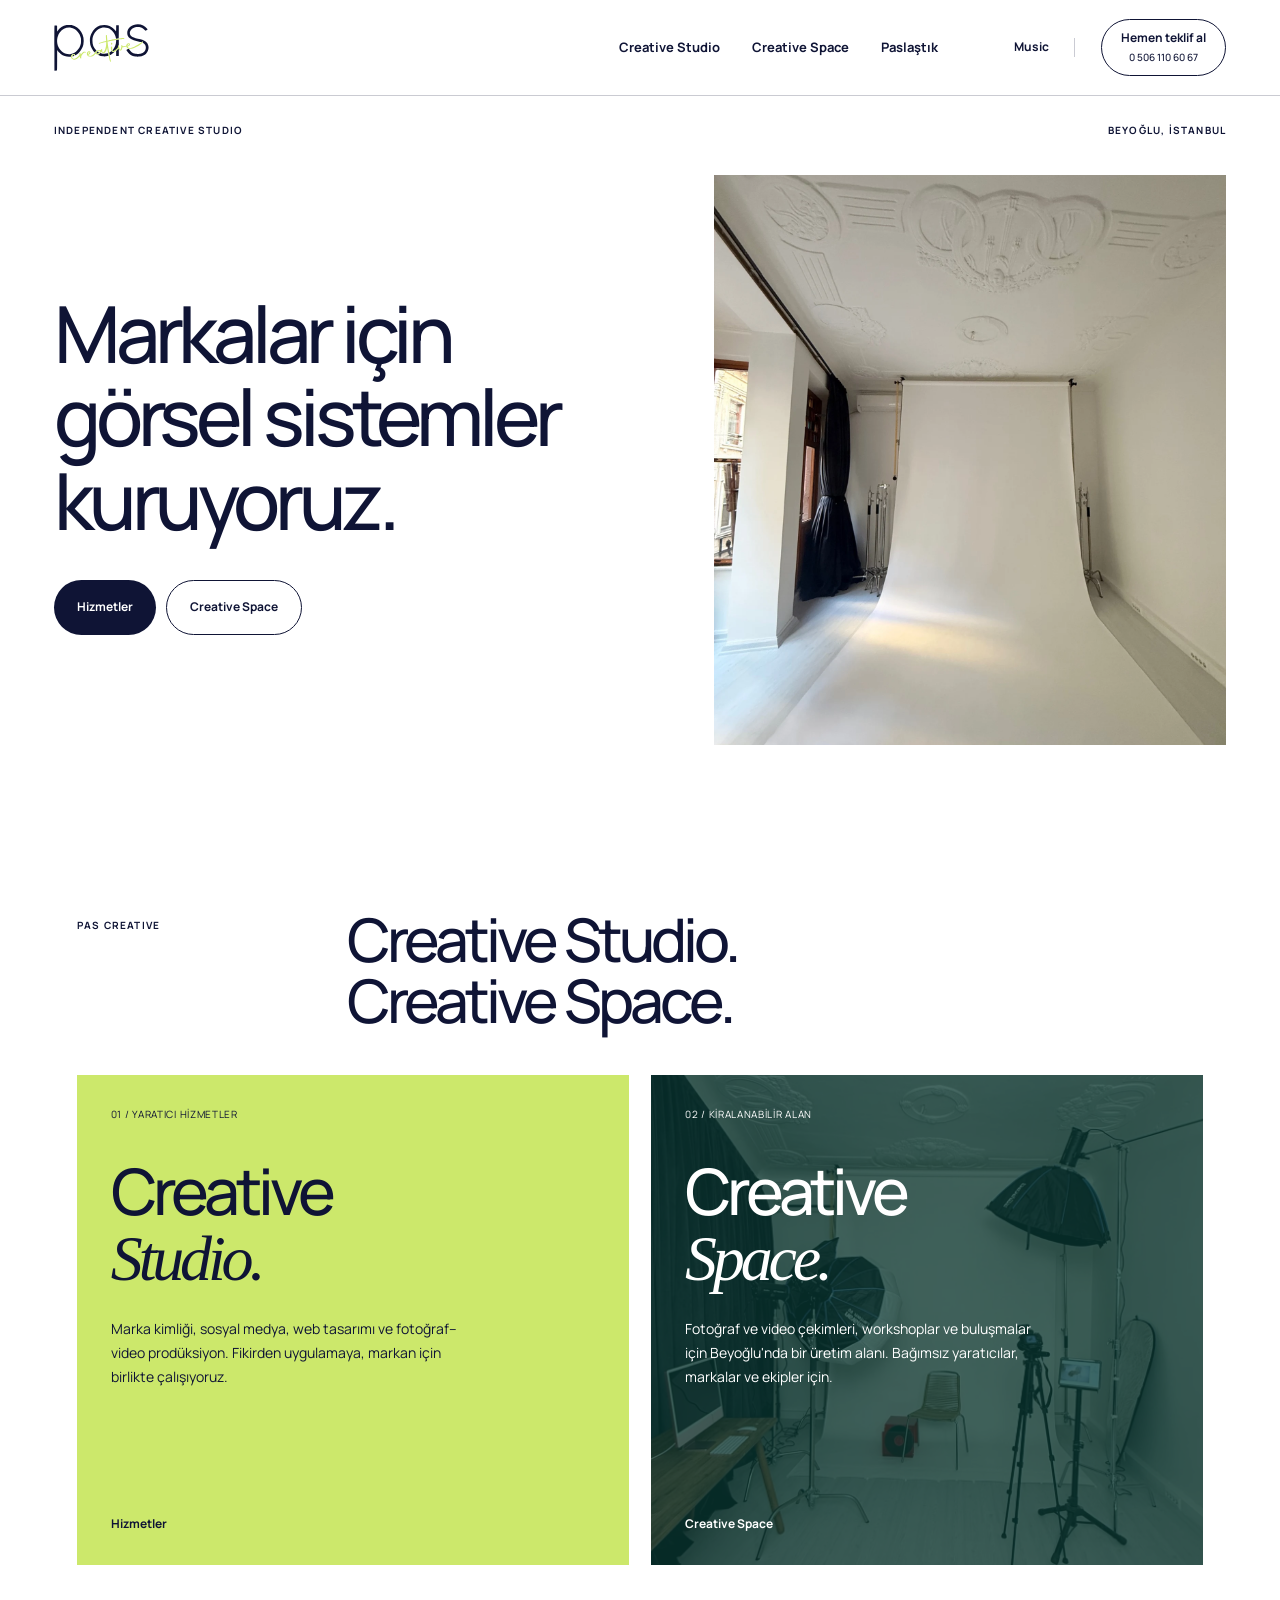
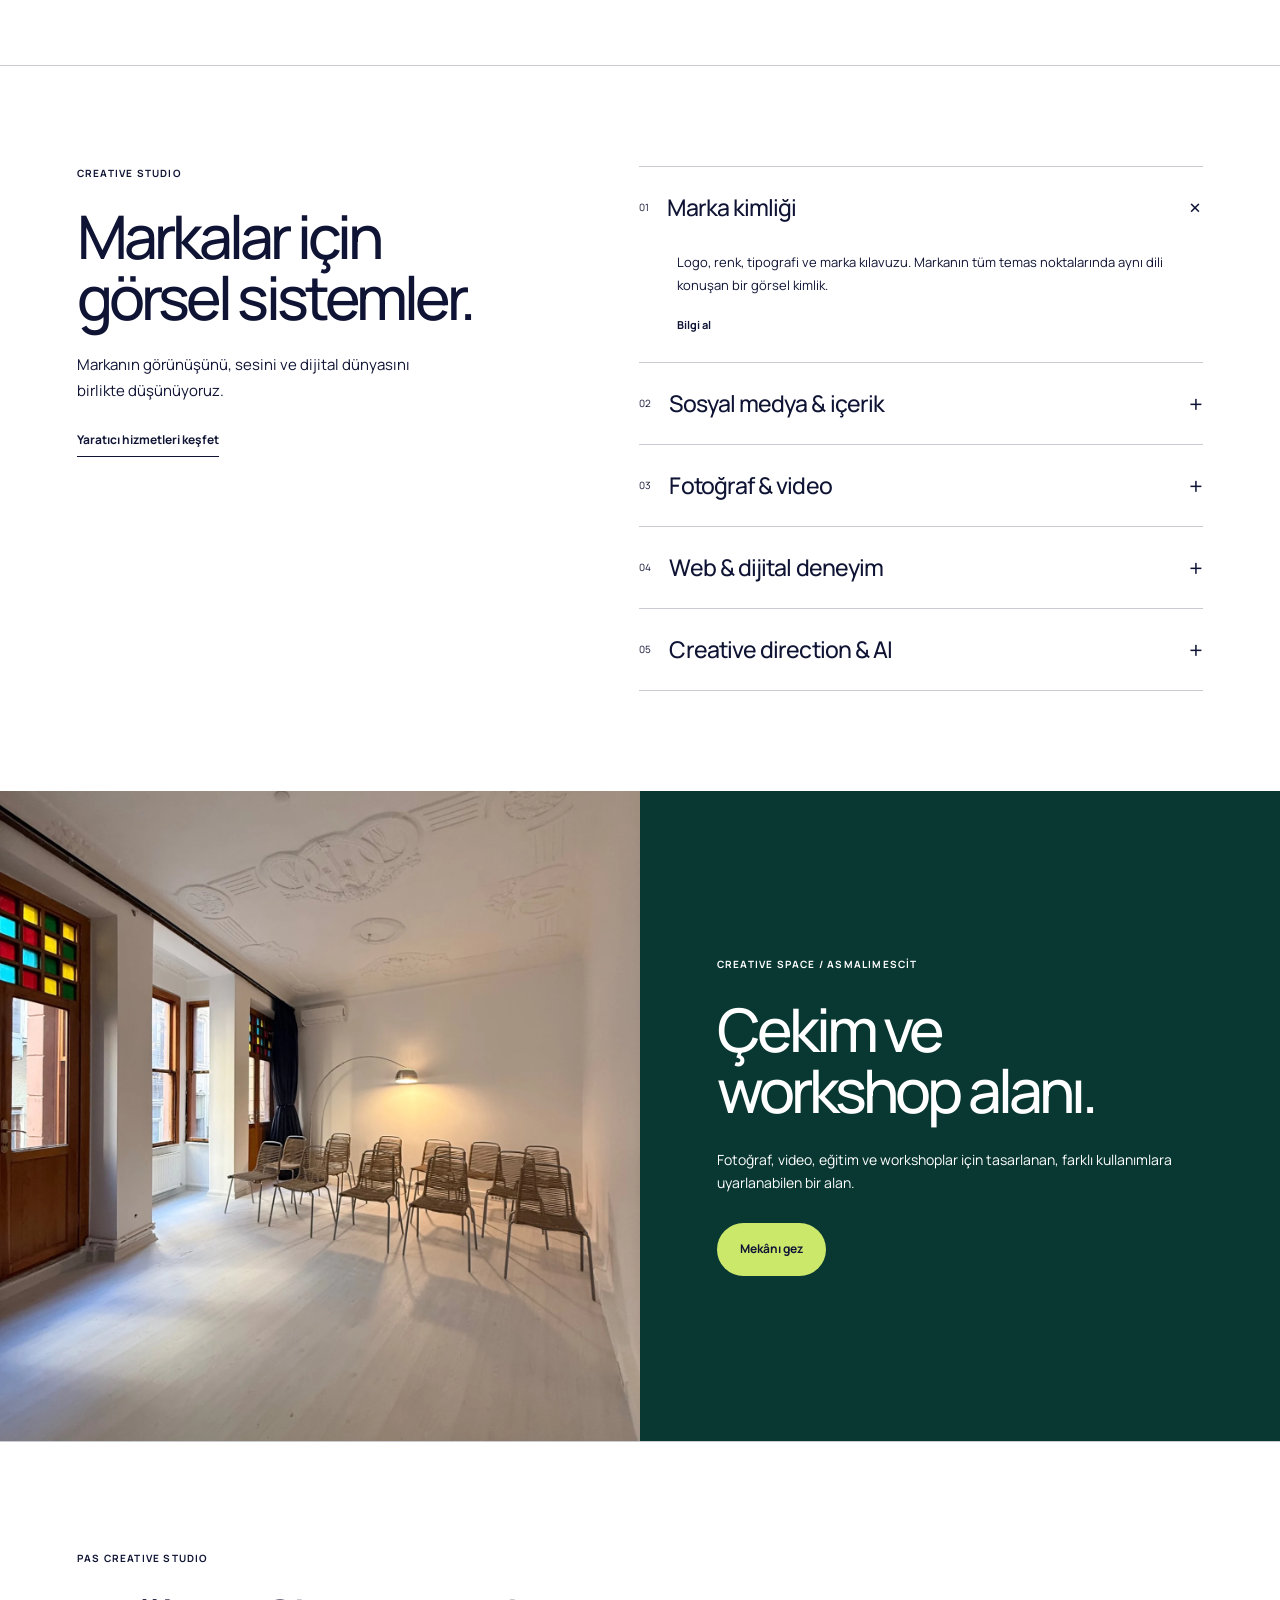
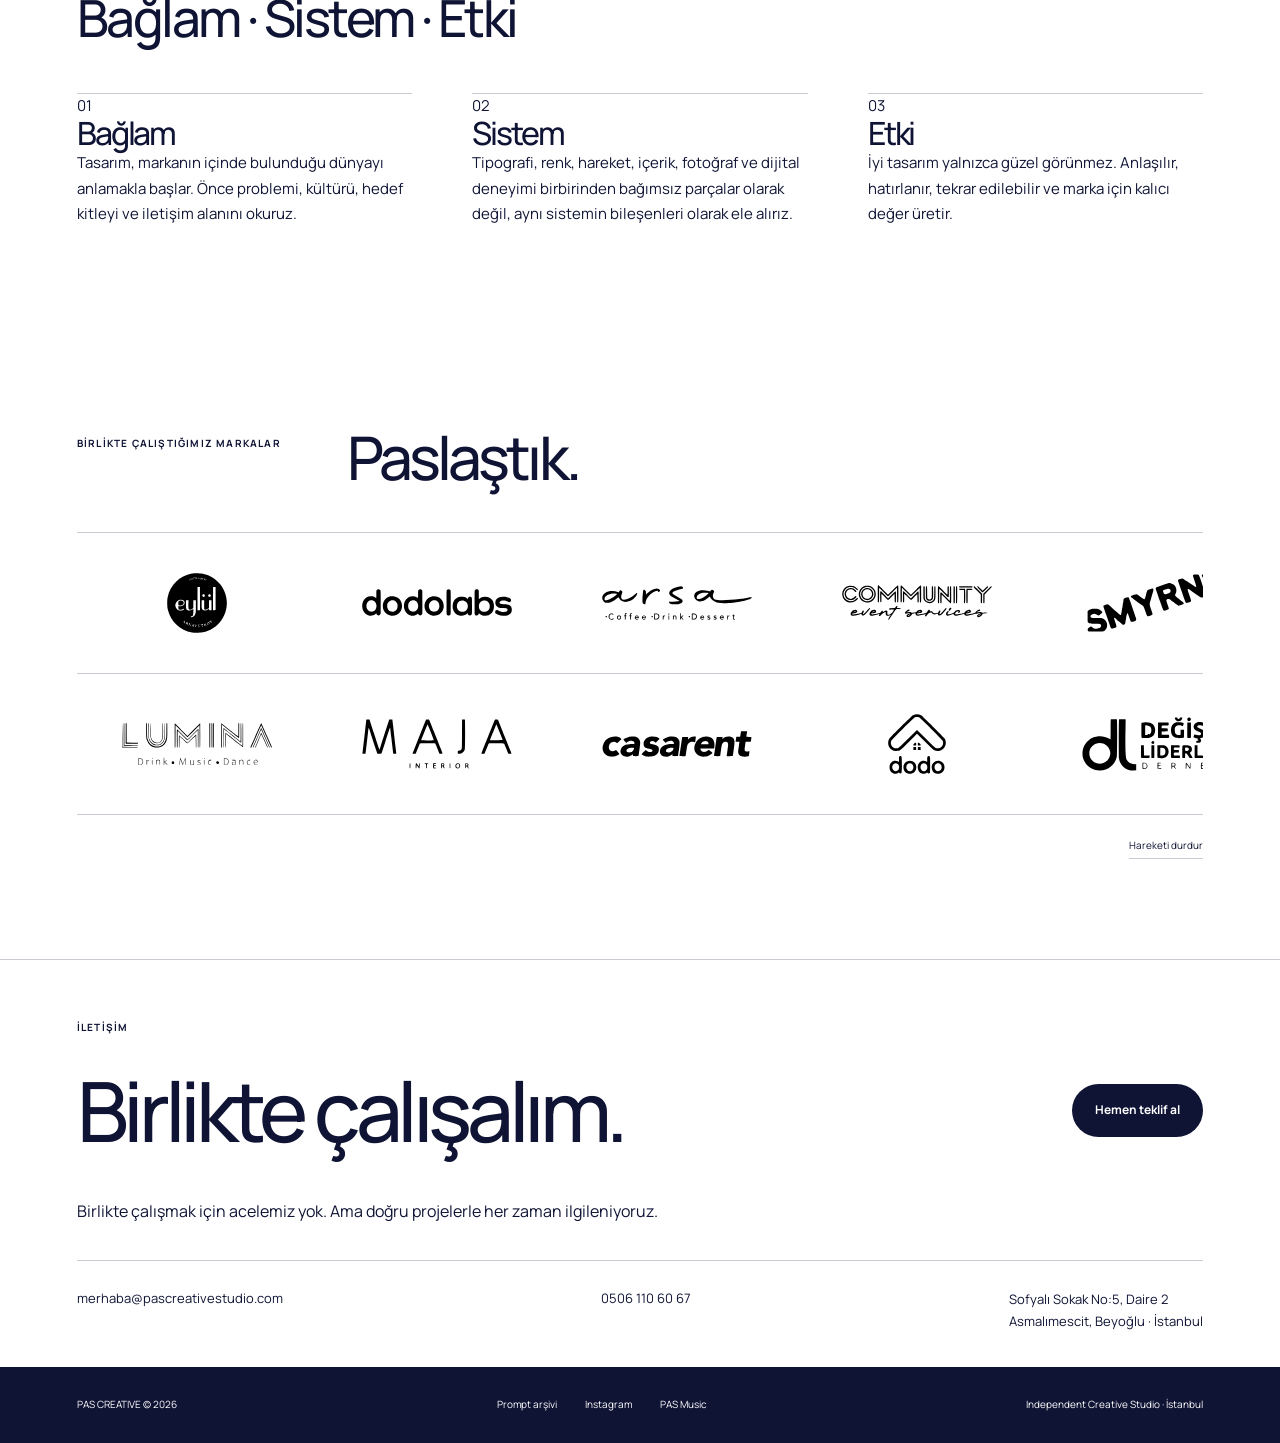
==== commit 6b0f0697: "Add files via upload" ====
--- a/creative/index.html
+++ b/creative/index.html
@@ -1,3 +1,3 @@
-<!doctype html><html lang="tr"><head><meta charset="utf-8"><meta name="viewport" content="width=device-width,initial-scale=1"><title>Markalar için görsel sistemler | PAS Creative</title><meta name="description" content="PAS Creative Studio: marka kimliği, web tasarımı, sosyal medya ve prodüksiyon. PAS Creative Space: Beyoğlu'nda kiralanabilir fotoğraf stüdyosu ve workshop alanı."><meta name="theme-color" content="#f2c4cd"><link rel="icon" href="/assets/lg-pas-creative.svg"><link rel="stylesheet" href="/assets/creative.css"><script defer src="/assets/packages.js"></script><script defer src="/assets/creative.js"></script></head><body data-page="home"><a class="skip" href="#main">İçeriğe geç</a><header><a class="brand" href="/creative/" aria-label="PAS Creative ana sayfa"><img src="/assets/lg-pas-creative.svg" alt="PAS Creative"></a><nav aria-label="Ana menü"><a href="/creative/hizmetler/" data-nav="studio">Creative Studio</a><a href="/creative/creative-space/" data-nav="space">Creative Space</a><a href="/creative/isler/" data-nav="works">Paslaştık</a></nav><div class="nav-end"><a class="music-link" href="/music/">Music ↗</a><a class="small-cta" href="#iletisim">İletişim ↗</a><button class="menu-btn" aria-expanded="false" aria-label="Menüyü aç">☰</button></div></header><main id="main"><section class="hero"><div class="eyebrow">INDEPENDENT CREATIVE STUDIO <span class="place">BEYOĞLU, İSTANBUL</span></div><div class="hero-grid"><div class="hero-copy"><h1>Markalar için<br>görsel sistemler<br>kuruyoruz.</h1><div class="hero-actions"><a class="button navy" href="/creative/hizmetler/">Hizmetler ↗</a><a class="button outline" href="/creative/creative-space/">Creative Space ↗</a></div></div><div class="hero-art"><img class="hero-photo" src="/assets/studio-front.webp" alt="PAS Creative Space fotoğraf stüdyosunun karşıdan görünümü"></div></div></section><section id="iki-alan" class="section intro"><div class="section-head"><span class="eyebrow">PAS CREATIVE</span><h2>Creative Studio.<br>Creative Space.</h2></div><div class="two-doors"><a class="door studio-door" href="/creative/hizmetler/"><div class="door-top"><span>01 / YARATICI HİZMETLER</span><span>↗</span></div><h3>Creative<br><em>Studio.</em></h3><p>Marka kimliği, sosyal medya, web tasarımı ve fotoğraf–video prodüksiyon. Fikirden uygulamaya, markan için birlikte çalışıyoruz.</p><div class="door-bottom">Hizmetler <span>→</span></div></a><a class="door space-door" href="/creative/creative-space/"><img loading="lazy" src="/assets/studio-set.webp" alt="Çekime hazır ışık ve fon düzeni"><div class="door-top"><span>02 / KİRALANABİLİR ALAN</span><span>↗</span></div><h3>Creative<br><em>Space.</em></h3><p>Fotoğraf ve video çekimleri, workshoplar ve buluşmalar için Beyoğlu'nda bir üretim alanı. Bağımsız yaratıcılar, markalar ve ekipler için.</p><div class="door-bottom">Creative Space <span>→</span></div></a></div></section>
-<section class="section home-services"><div><span class="eyebrow">CREATIVE STUDIO</span><h2>Markalar için<br>görsel sistemler.</h2><p>Markanın görünüşünü, sesini ve dijital dünyasını birlikte düşünüyoruz.</p><a class="text-link" href="/creative/hizmetler/">Yaratıcı hizmetleri keşfet ↗</a></div><div><details class="service" open><summary><span class="num">01</span><h3>Marka kimliği</h3><span class="plus">+</span></summary><div class="service-copy"><p>Logo, renk, tipografi ve marka kılavuzu. Markanın tüm temas noktalarında aynı dili konuşan bir görsel kimlik.</p><a href="mailto:merhaba@pascreativestudio.com?subject=Marka kimliği">Bilgi al ↗</a></div></details><details class="service" ><summary><span class="num">02</span><h3>Sosyal medya & içerik</h3><span class="plus">+</span></summary><div class="service-copy"><p>İçerik stratejisi, görsel tasarım ve sosyal medya iletişimi. Markanın gündelik iletişimini birlikte planlayıp üretiyoruz.</p><a href="mailto:merhaba@pascreativestudio.com?subject=Sosyal medya & içerik">Bilgi al ↗</a></div></details><details class="service" ><summary><span class="num">03</span><h3>Fotoğraf & video</h3><span class="plus">+</span></summary><div class="service-copy"><p>Ürün, portre, kampanya ve sosyal medya çekimleri. Yaratıcı yön, çekim ve post prodüksiyon sürecini aynı ekipte buluşturuyoruz.</p><a href="mailto:merhaba@pascreativestudio.com?subject=Fotoğraf & video">Bilgi al ↗</a></div></details><details class="service" ><summary><span class="num">04</span><h3>Web & dijital deneyim</h3><span class="plus">+</span></summary><div class="service-copy"><p>Web tasarımı, etkileşim ve dijital iletişim. Markanı anlatan, ziyaretçiyi doğru adıma yönlendiren deneyimler.</p><a href="mailto:merhaba@pascreativestudio.com?subject=Web & dijital deneyim">Bilgi al ↗</a></div></details><details class="service" ><summary><span class="num">05</span><h3>Creative direction & AI</h3><span class="plus">+</span></summary><div class="service-copy"><p>Kampanya fikri, sanat yönetimi ve AI destekli yaratıcı prodüksiyon. Fikirden görsel dünyaya, projenin yönünü birlikte belirliyoruz.</p><a href="mailto:merhaba@pascreativestudio.com?subject=Creative direction & AI">Bilgi al ↗</a></div></details></div></section>
-<section class="space-teaser"><img loading="lazy" src="/assets/workshop-seating.webp" alt="PAS workshop alanında etkinlik oturma düzeni"><div><span class="eyebrow">CREATIVE SPACE / ASMALIMESCİT</span><h2>Çekim ve<br>workshop alanı.</h2><p>Fotoğraf, video, eğitim ve workshoplar için tasarlanan, farklı kullanımlara uyarlanabilen bir alan.</p><a class="button lime" href="/creative/creative-space/">Mekânı gez ↗</a></div></section><section class="section philosophy" id="hakkimizda"><div class="section-head"><span class="eyebrow">PAS CREATIVE STUDIO</span><h2>Bağlam · Sistem · Etki</h2></div><div class="process-grid"><article><span>01</span><h3>Bağlam</h3><p>Tasarım, markanın içinde bulunduğu dünyayı anlamakla başlar. Önce problemi, kültürü, hedef kitleyi ve iletişim alanını okuruz.</p></article><article><span>02</span><h3>Sistem</h3><p>Tipografi, renk, hareket, içerik, fotoğraf ve dijital deneyimi birbirinden bağımsız parçalar olarak değil, aynı sistemin bileşenleri olarak ele alırız.</p></article><article><span>03</span><h3>Etki</h3><p>İyi tasarım yalnızca güzel görünmez. Anlaşılır, hatırlanır, tekrar edilebilir ve marka için kalıcı değer üretir.</p></article></div></section><section class="section clients"><div class="section-head"><span class="eyebrow">BİRLİKTE ÇALIŞTIĞIMIZ MARKALAR</span><h2>Paslaştık.</h2></div><div class="logo-grid"><div class="client"><img loading="lazy" src="/assets/lg-eylul.svg" alt="Eylül Arnavutköy"></div><div class="client"><img loading="lazy" src="/assets/lg-lumina.svg" alt="Lumina"></div><div class="client"><img loading="lazy" src="/assets/lg-dodolabs.svg" alt="Dodolabs"></div><div class="client"><img loading="lazy" src="/assets/lg-maja.svg" alt="Maja Interior"></div><div class="client"><img loading="lazy" src="/assets/lg-arsa.svg" alt="Arsa"></div><div class="client"><img loading="lazy" src="/assets/lg-casarent.svg" alt="Casarent"></div><div class="client"><img loading="lazy" src="/assets/lg-ces.svg" alt="Community Event Services"></div><div class="client"><img loading="lazy" src="/assets/lg-dodo.svg" alt="Dodo"></div><div class="client"><img loading="lazy" src="/assets/lg-smyrna.svg" alt="Smyrna"></div><div class="client"><img loading="lazy" src="/assets/lg-dld.svg" alt="Değişim Liderleri Derneği"></div></div></section></main><section id="iletisim" class="contact"><div class="eyebrow">İLETİŞİM</div><div class="contact-line"><h2>Birlikte çalışalım.</h2><a class="round-arrow" href="mailto:merhaba@pascreativestudio.com" aria-label="PAS'a e-posta gönder">↗</a></div><p class="contact-note">Birlikte çalışmak için acelemiz yok. Ama doğru projelerle her zaman ilgileniyoruz.</p><div class="contact-bottom"><a href="mailto:merhaba@pascreativestudio.com">merhaba@pascreativestudio.com</a><a href="tel:+905061106067">0506 110 60 67</a><p>Sofyalı Sokak No:5, Daire 2<br>Asmalımescit, Beyoğlu · İstanbul</p></div></section><footer><a href="/creative/">PAS CREATIVE © 2026</a><div><a href="/promptlar/">Prompt arşivi ↗</a><a href="https://www.instagram.com/pascreatives/" target="_blank" rel="noopener">Instagram ↗</a><a href="/music/">PAS Music ↗</a></div><span>Independent Creative Studio · İstanbul</span></footer><dialog id="lightbox"><button class="close" aria-label="Fotoğrafı kapat">×</button><img alt=""><p></p><div class="light-controls"><button id="prev-photo" aria-label="Önceki fotoğraf">←</button><span id="photo-count"></span><button id="next-photo" aria-label="Sonraki fotoğraf">→</button></div></dialog><dialog id="booking"><button class="close" aria-label="Kiralama penceresini kapat">×</button><p class="eyebrow">CREATIVE SPACE / KİRALAMA</p><h2>Kiralama talebi.</h2><div class="steps"><span>01 Paket</span><span>02 Ek hizmetler</span><span>03 Talep</span></div><div id="booking-content"></div><div class="booking-bottom"><button id="back-step" class="text-btn">← Geri</button><div aria-live="polite"><small>KDV hariç tahmini toplam</small><strong id="total"></strong></div><button id="next-step" class="button navy">Devam →</button></div></dialog></body></html>+<!doctype html><html lang="tr"><head><meta charset="utf-8"><meta name="viewport" content="width=device-width,initial-scale=1"><title>Markalar için görsel sistemler | PAS Creative</title><meta name="description" content="PAS Creative Studio: marka kimliği, web tasarımı, sosyal medya ve prodüksiyon. PAS Creative Space: Beyoğlu'nda kiralanabilir fotoğraf stüdyosu ve workshop alanı."><meta name="theme-color" content="#f2c4cd"><link rel="icon" href="/assets/lg-pas-creative.svg"><link rel="stylesheet" href="/assets/creative.css"><script defer src="/assets/packages.js"></script><script defer src="/assets/creative.js"></script></head><body data-page="home"><a class="skip" href="#main">İçeriğe geç</a><header><a class="brand" href="/creative/" aria-label="PAS Creative ana sayfa"><img src="/assets/lg-pas-creative.svg" alt="PAS Creative"></a><nav aria-label="Ana menü"><a href="/creative/hizmetler/" data-nav="studio">Creative Studio</a><a href="/creative/creative-space/" data-nav="space">Creative Space</a><a href="/creative/isler/" data-nav="works">Paslaştık</a></nav><div class="nav-end"><a class="music-link" href="/music/">Music </a><a class="small-cta quote-cta" href="tel:+905061106067"><span>Hemen teklif al</span><strong>0 506 110 60 67</strong></a><button class="menu-btn" aria-expanded="false" aria-label="Menüyü aç">☰</button></div></header><main id="main"><section class="hero"><div class="eyebrow">INDEPENDENT CREATIVE STUDIO <span class="place">BEYOĞLU, İSTANBUL</span></div><div class="hero-grid"><div class="hero-copy"><h1>Markalar için<br>görsel sistemler<br>kuruyoruz.</h1><div class="hero-actions"><a class="button navy" href="/creative/hizmetler/">Hizmetler </a><a class="button outline" href="/creative/creative-space/">Creative Space </a></div></div><div class="hero-art"><img class="hero-photo" src="/assets/studio-front.webp" alt="PAS Creative Space fotoğraf stüdyosunun karşıdan görünümü"><div class="hero-gallery" aria-label="Stüdyo fotoğrafları"><div class="hero-thumbnails"><button type="button" data-hero-photo="studio-front" aria-label="Beyaz fon ve yüksek tavan" aria-pressed="true"><img src="/assets/studio-front.webp" alt="Beyaz fon ve yüksek tavan" loading="lazy"></button><button type="button" data-hero-photo="studio-wide" aria-label="Gün ışığında fotoğraf stüdyosu" aria-pressed="false"><img src="/assets/studio-wide.webp" alt="Gün ışığında fotoğraf stüdyosu" loading="lazy"></button><button type="button" data-hero-photo="studio-set" aria-label="Çekim düzeni" aria-pressed="false"><img src="/assets/studio-set.webp" alt="Çekim düzeni" loading="lazy"></button><button type="button" data-hero-photo="workshop-table" aria-label="Workshop masa düzeni" aria-pressed="false"><img src="/assets/workshop-table.webp" alt="Workshop masa düzeni" loading="lazy"></button><button type="button" data-hero-photo="workshop-meeting" aria-label="Toplantı düzeni" aria-pressed="false"><img src="/assets/workshop-meeting.webp" alt="Toplantı düzeni" loading="lazy"></button><button type="button" data-hero-photo="workshop-seating" aria-label="Etkinlik oturma düzeni" aria-pressed="false"><img src="/assets/workshop-seating.webp" alt="Etkinlik oturma düzeni" loading="lazy"></button><button type="button" data-hero-photo="dressing" aria-label="Hazırlanma odası" aria-pressed="false"><img src="/assets/dressing.webp" alt="Hazırlanma odası" loading="lazy"></button></div><div class="hero-gallery-meta"><span id="hero-counter">1 / 7</span><button id="hero-autoplay" type="button" aria-pressed="false">Otomatik geçişi durdur</button></div></div></div></div></section><section id="iki-alan" class="section intro"><div class="section-head"><span class="eyebrow">PAS CREATIVE</span><h2>Creative Studio.<br>Creative Space.</h2></div><div class="two-doors"><a class="door studio-door" href="/creative/hizmetler/"><div class="door-top"><span>01 / YARATICI HİZMETLER</span><span></span></div><h3>Creative<br><em>Studio.</em></h3><p>Marka kimliği, sosyal medya, web tasarımı ve fotoğraf–video prodüksiyon. Fikirden uygulamaya, markan için birlikte çalışıyoruz.</p><div class="door-bottom">Hizmetler <span></span></div></a><a class="door space-door" href="/creative/creative-space/"><img loading="lazy" src="/assets/studio-set.webp" alt="Çekime hazır ışık ve fon düzeni"><div class="door-top"><span>02 / KİRALANABİLİR ALAN</span><span></span></div><h3>Creative<br><em>Space.</em></h3><p>Fotoğraf ve video çekimleri, workshoplar ve buluşmalar için Beyoğlu'nda bir üretim alanı. Bağımsız yaratıcılar, markalar ve ekipler için.</p><div class="door-bottom">Creative Space <span></span></div></a></div></section>
+<section class="section home-services"><div><span class="eyebrow">CREATIVE STUDIO</span><h2>Markalar için<br>görsel sistemler.</h2><p>Markanın görünüşünü, sesini ve dijital dünyasını birlikte düşünüyoruz.</p><a class="text-link" href="/creative/hizmetler/">Yaratıcı hizmetleri keşfet </a></div><div><details class="service" open><summary><span class="num">01</span><h3>Marka kimliği</h3><span class="plus">+</span></summary><div class="service-copy"><p>Logo, renk, tipografi ve marka kılavuzu. Markanın tüm temas noktalarında aynı dili konuşan bir görsel kimlik.</p><a href="mailto:merhaba@pascreativestudio.com?subject=Marka kimliği">Bilgi al </a></div></details><details class="service" ><summary><span class="num">02</span><h3>Sosyal medya & içerik</h3><span class="plus">+</span></summary><div class="service-copy"><p>İçerik stratejisi, görsel tasarım ve sosyal medya iletişimi. Markanın gündelik iletişimini birlikte planlayıp üretiyoruz.</p><a href="mailto:merhaba@pascreativestudio.com?subject=Sosyal medya & içerik">Bilgi al </a></div></details><details class="service" ><summary><span class="num">03</span><h3>Fotoğraf & video</h3><span class="plus">+</span></summary><div class="service-copy"><p>Ürün, portre, kampanya ve sosyal medya çekimleri. Yaratıcı yön, çekim ve post prodüksiyon sürecini aynı ekipte buluşturuyoruz.</p><a href="mailto:merhaba@pascreativestudio.com?subject=Fotoğraf & video">Bilgi al </a></div></details><details class="service" ><summary><span class="num">04</span><h3>Web & dijital deneyim</h3><span class="plus">+</span></summary><div class="service-copy"><p>Web tasarımı, etkileşim ve dijital iletişim. Markanı anlatan, ziyaretçiyi doğru adıma yönlendiren deneyimler.</p><a href="mailto:merhaba@pascreativestudio.com?subject=Web & dijital deneyim">Bilgi al </a></div></details><details class="service" ><summary><span class="num">05</span><h3>Creative direction & AI</h3><span class="plus">+</span></summary><div class="service-copy"><p>Kampanya fikri, sanat yönetimi ve AI destekli yaratıcı prodüksiyon. Fikirden görsel dünyaya, projenin yönünü birlikte belirliyoruz.</p><a href="mailto:merhaba@pascreativestudio.com?subject=Creative direction & AI">Bilgi al </a></div></details></div></section>
+<section class="space-teaser"><img loading="lazy" src="/assets/workshop-seating.webp" alt="PAS workshop alanında etkinlik oturma düzeni"><div><span class="eyebrow">CREATIVE SPACE / ASMALIMESCİT</span><h2>Çekim ve<br>workshop alanı.</h2><p>Fotoğraf, video, eğitim ve workshoplar için tasarlanan, farklı kullanımlara uyarlanabilen bir alan.</p><a class="button lime" href="/creative/creative-space/">Mekânı gez </a></div></section><section class="section philosophy" id="hakkimizda"><div class="section-head"><span class="eyebrow">PAS CREATIVE STUDIO</span><h2>Bağlam · Sistem · Etki</h2></div><div class="process-grid"><article><span>01</span><h3>Bağlam</h3><p>Tasarım, markanın içinde bulunduğu dünyayı anlamakla başlar. Önce problemi, kültürü, hedef kitleyi ve iletişim alanını okuruz.</p></article><article><span>02</span><h3>Sistem</h3><p>Tipografi, renk, hareket, içerik, fotoğraf ve dijital deneyimi birbirinden bağımsız parçalar olarak değil, aynı sistemin bileşenleri olarak ele alırız.</p></article><article><span>03</span><h3>Etki</h3><p>İyi tasarım yalnızca güzel görünmez. Anlaşılır, hatırlanır, tekrar edilebilir ve marka için kalıcı değer üretir.</p></article></div></section><section class="section clients"><div class="section-head"><span class="eyebrow">BİRLİKTE ÇALIŞTIĞIMIZ MARKALAR</span><h2>Paslaştık.</h2></div><div class="brand-strips"><div class="brand-strip"><div class="brand-track track-0"><div class="brand-group"><div class="client"><img loading="lazy" src="/assets/lg-eylul.svg" alt="Eylül Arnavutköy"></div><div class="client"><img loading="lazy" src="/assets/lg-dodolabs.svg" alt="Dodolabs"></div><div class="client"><img loading="lazy" src="/assets/lg-arsa.svg" alt="Arsa"></div><div class="client"><img loading="lazy" src="/assets/lg-ces.svg" alt="Community Event Services"></div><div class="client"><img loading="lazy" src="/assets/lg-smyrna.svg" alt="Smyrna"></div></div><div class="brand-group" aria-hidden="true"><div class="client"><img loading="lazy" src="/assets/lg-eylul.svg" alt="Eylül Arnavutköy"></div><div class="client"><img loading="lazy" src="/assets/lg-dodolabs.svg" alt="Dodolabs"></div><div class="client"><img loading="lazy" src="/assets/lg-arsa.svg" alt="Arsa"></div><div class="client"><img loading="lazy" src="/assets/lg-ces.svg" alt="Community Event Services"></div><div class="client"><img loading="lazy" src="/assets/lg-smyrna.svg" alt="Smyrna"></div></div></div></div><div class="brand-strip"><div class="brand-track track-1"><div class="brand-group"><div class="client"><img loading="lazy" src="/assets/lg-lumina.svg" alt="Lumina"></div><div class="client"><img loading="lazy" src="/assets/lg-maja.svg" alt="Maja Interior"></div><div class="client"><img loading="lazy" src="/assets/lg-casarent.svg" alt="Casarent"></div><div class="client"><img loading="lazy" src="/assets/lg-dodo.svg" alt="Dodo"></div><div class="client"><img loading="lazy" src="/assets/lg-dld.svg" alt="Değişim Liderleri Derneği"></div></div><div class="brand-group" aria-hidden="true"><div class="client"><img loading="lazy" src="/assets/lg-lumina.svg" alt="Lumina"></div><div class="client"><img loading="lazy" src="/assets/lg-maja.svg" alt="Maja Interior"></div><div class="client"><img loading="lazy" src="/assets/lg-casarent.svg" alt="Casarent"></div><div class="client"><img loading="lazy" src="/assets/lg-dodo.svg" alt="Dodo"></div><div class="client"><img loading="lazy" src="/assets/lg-dld.svg" alt="Değişim Liderleri Derneği"></div></div></div></div></div><button class="brand-motion" type="button" aria-pressed="false">Hareketi durdur</button></section></main><section id="iletisim" class="contact"><div class="eyebrow">İLETİŞİM</div><div class="contact-line"><h2>Birlikte çalışalım.</h2><a class="button navy" href="tel:+905061106067">Hemen teklif al</a></div><p class="contact-note">Birlikte çalışmak için acelemiz yok. Ama doğru projelerle her zaman ilgileniyoruz.</p><div class="contact-bottom"><a href="mailto:merhaba@pascreativestudio.com">merhaba@pascreativestudio.com</a><a href="tel:+905061106067">0506 110 60 67</a><p>Sofyalı Sokak No:5, Daire 2<br>Asmalımescit, Beyoğlu · İstanbul</p></div></section><footer><a href="/creative/">PAS CREATIVE © 2026</a><div><a href="/promptlar/">Prompt arşivi </a><a href="https://www.instagram.com/pascreatives/" target="_blank" rel="noopener">Instagram </a><a href="/music/">PAS Music </a></div><span>Independent Creative Studio · İstanbul</span></footer><dialog id="lightbox"><button class="close" aria-label="Fotoğrafı kapat">×</button><img alt=""><p></p><div class="light-controls"><button id="prev-photo" aria-label="Önceki fotoğraf">Önceki</button><span id="photo-count"></span><button id="next-photo" aria-label="Sonraki fotoğraf">Sonraki</button></div></dialog><dialog id="booking"><button class="close" aria-label="Kiralama penceresini kapat">×</button><p class="eyebrow">CREATIVE SPACE / KİRALAMA</p><h2>Kiralama talebi.</h2><a class="booking-phone" href="tel:+905061106067">Hemen teklif al · 0 506 110 60 67</a><div class="steps"><span>01 Paket</span><span>02 Ek hizmetler</span><span>03 Talep</span></div><div id="booking-content"></div><div class="booking-bottom"><button id="back-step" class="text-btn"> Geri</button><div aria-live="polite"><small>KDV hariç tahmini toplam</small><strong id="total"></strong></div><button id="next-step" class="button navy">Devam </button></div></dialog></body></html>
--- a/assets/creative.css
+++ b/assets/creative.css
@@ -9,3 +9,9 @@
 .hero-grid{grid-template-columns:1.15fr 1fr;gap:6%;min-height:650px}.hero h1{font-size:clamp(58px,6.15vw,98px);line-height:1.06;letter-spacing:-.065em}.hero-copy{padding:50px 0}.hero-actions{margin-top:38px}.hero-art{height:570px;margin:28px 0 36px}.hero-photo{position:static;width:100%;height:100%;object-fit:cover;object-position:center 54%;border-radius:0;transform:none}.contact h2{font-size:clamp(48px,6.5vw,100px)}.contact-note{font-size:16px;max-width:630px;margin:0 0 35px}.philosophy{border-top:1px solid var(--line)}.philosophy .section-head{display:block}.philosophy h2{margin-top:24px;font-size:clamp(34px,4vw,60px);letter-spacing:-.05em}.philosophy article{border-top:1px solid var(--line)}.philosophy article>span{color:var(--navy)}.space-hero>img{object-position:center 55%}.contact{background:var(--paper);border-top:1px solid var(--line)}
 @media(max-width:1100px){.hero h1{font-size:65px}.hero-art{height:520px}.hero-grid{gap:4%;min-height:580px}}
 @media(max-width:760px){.hero-grid{display:block;min-height:0}.hero-copy{padding:35px 0 22px}.hero h1{font-size:clamp(43px,9.7vw,68px);line-height:1.1}.hero-actions{margin-top:28px}.hero-art{height:460px;margin:15px 0 20px}.hero-photo{height:100%;width:100%;object-position:center 57%}.contact h2{font-size:48px}.contact-note{font-size:14px}.contact-line{gap:15px}.round-arrow{flex-shrink:0;width:48px;height:48px;font-size:30px}.philosophy h2{font-size:35px}}
+
+/* Logo strips and mobile studio gallery */
+.quote-cta{display:flex;flex-direction:column;align-items:center;gap:2px;padding:9px 19px;white-space:nowrap}.quote-cta strong{font-size:10px;font-weight:500}.booking-phone{display:block;font-size:14px;font-weight:700;margin:-8px 0 24px;text-decoration:underline;text-underline-offset:5px}.brand-strips{overflow:hidden;width:100%;background:#fff;border-top:1px solid var(--line)}.brand-strip{overflow:hidden;border-bottom:1px solid var(--line)}.brand-track{display:flex;width:max-content;animation:brand-scroll 32s linear infinite}.track-1{animation-direction:reverse;animation-duration:36s}.brand-group{display:flex;flex:none}.brand-strips .client{width:240px;height:140px;flex:none;background:#fff!important;border:0;padding:35px 45px}.brand-strips .client img{height:60px;max-width:150px}.brand-strips:hover .brand-track,.brand-strips.is-paused .brand-track{animation-play-state:paused}.brand-motion{display:block;margin:18px 0 0 auto;padding:5px 0;border-bottom:1px solid var(--line);font-size:10px;background:none}.hero-gallery{display:none}.light-controls button{font-size:13px}.contact-line>.button{flex-shrink:0}.hero-thumbnails button[aria-pressed=true]{border-color:var(--navy);opacity:1}@keyframes brand-scroll{from{transform:translateX(0)}to{transform:translateX(-50%)}}
+@media(min-width:1600px){.brand-strips .client{width:290px}}
+@media(max-width:760px){.quote-cta{display:flex;padding:7px 12px;font-size:10px;border-radius:25px}.quote-cta strong{font-size:9px}.nav-end{gap:10px}.music-link{font-size:10px}.hero-art{height:auto}.hero-photo{height:460px}.hero-gallery{display:block;margin-top:12px}.hero-thumbnails{display:grid;grid-template-columns:repeat(7,minmax(0,1fr));gap:6px}.hero-thumbnails button{padding:2px;border:1px solid transparent;opacity:.6;background:white;min-width:0}.hero-thumbnails img{height:55px;width:100%;object-fit:cover}.hero-gallery-meta{display:flex;justify-content:space-between;align-items:center;margin-top:12px;font-size:10px}.hero-gallery-meta button{background:none;padding:4px 0;font-size:10px;text-decoration:underline;text-underline-offset:4px}.brand-strips .client{width:160px;height:110px;padding:26px}.brand-strips .client img{max-width:110px;height:55px}.contact-line{flex-wrap:wrap}.booking-phone{font-size:12px}}
+@media(max-width:380px){.nav-end{gap:7px}.music-link{display:none}.hero-photo{height:400px}.hero-thumbnails{gap:3px}}
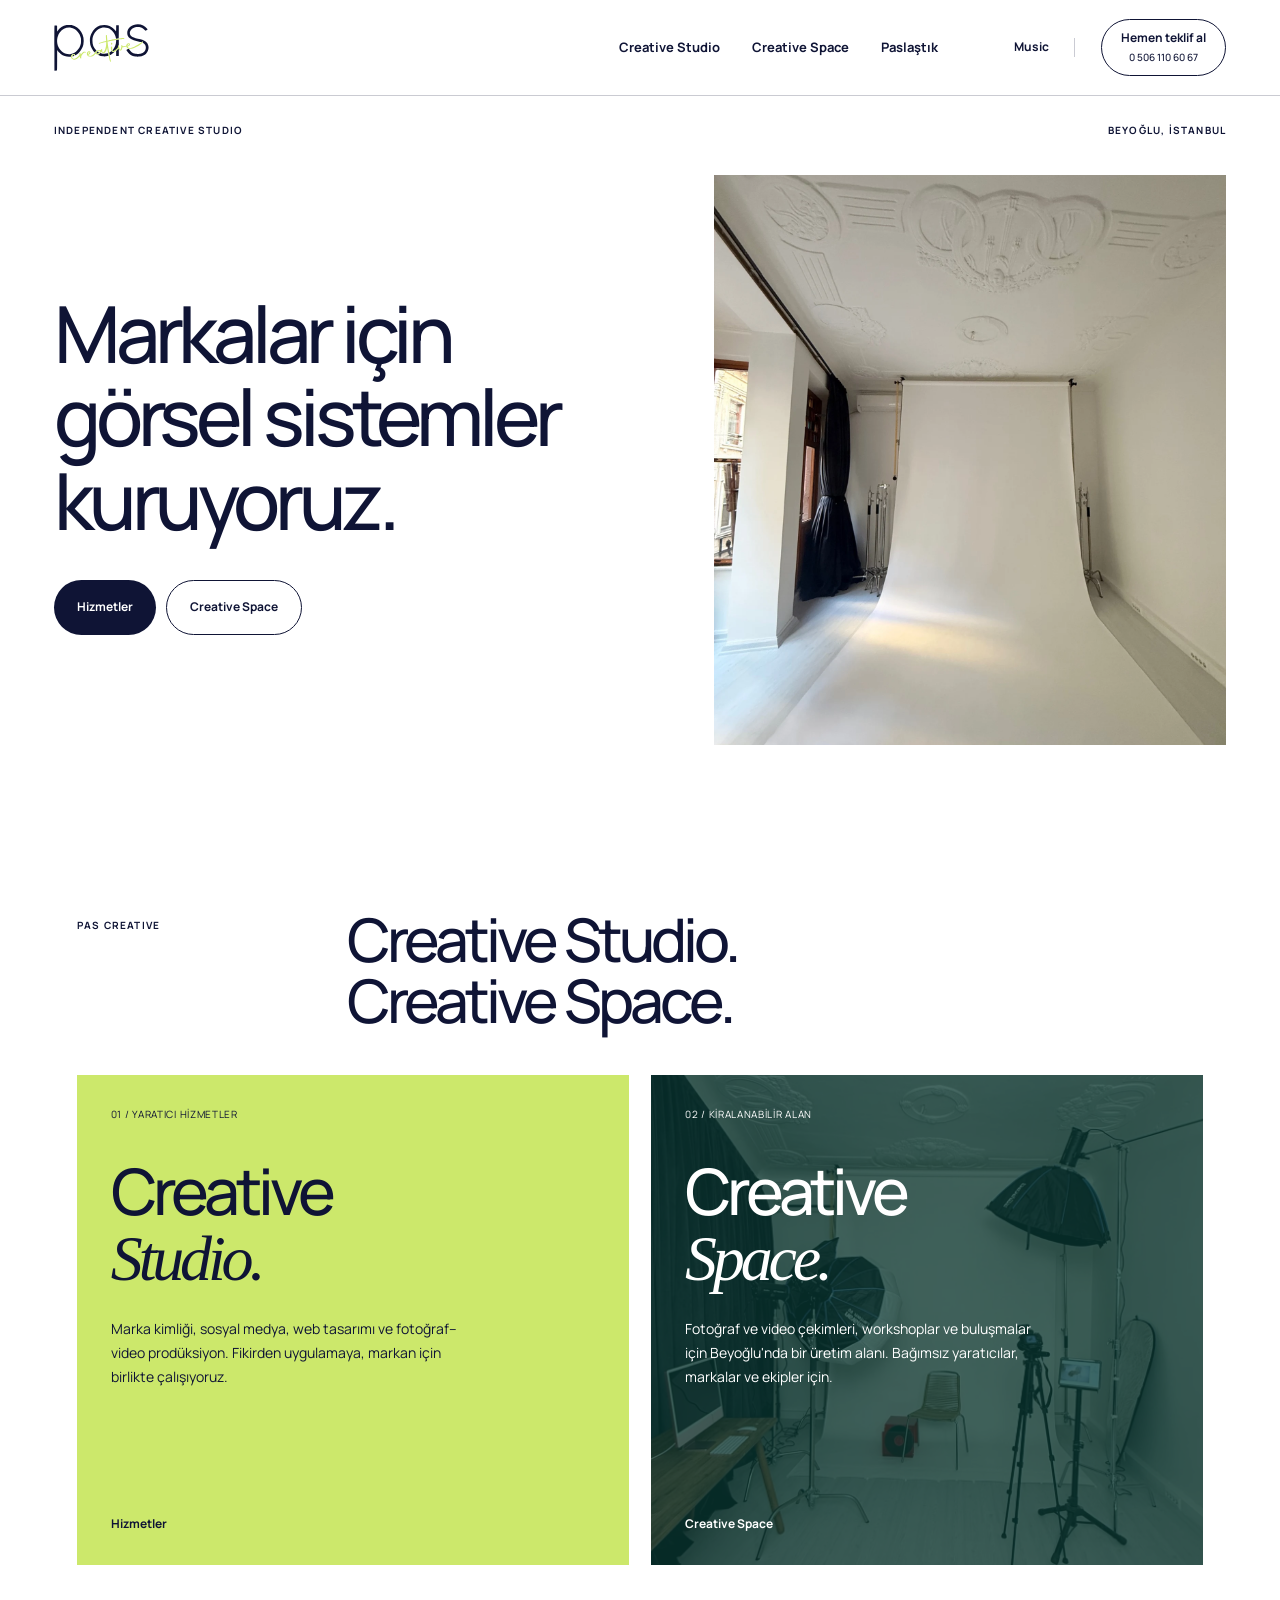
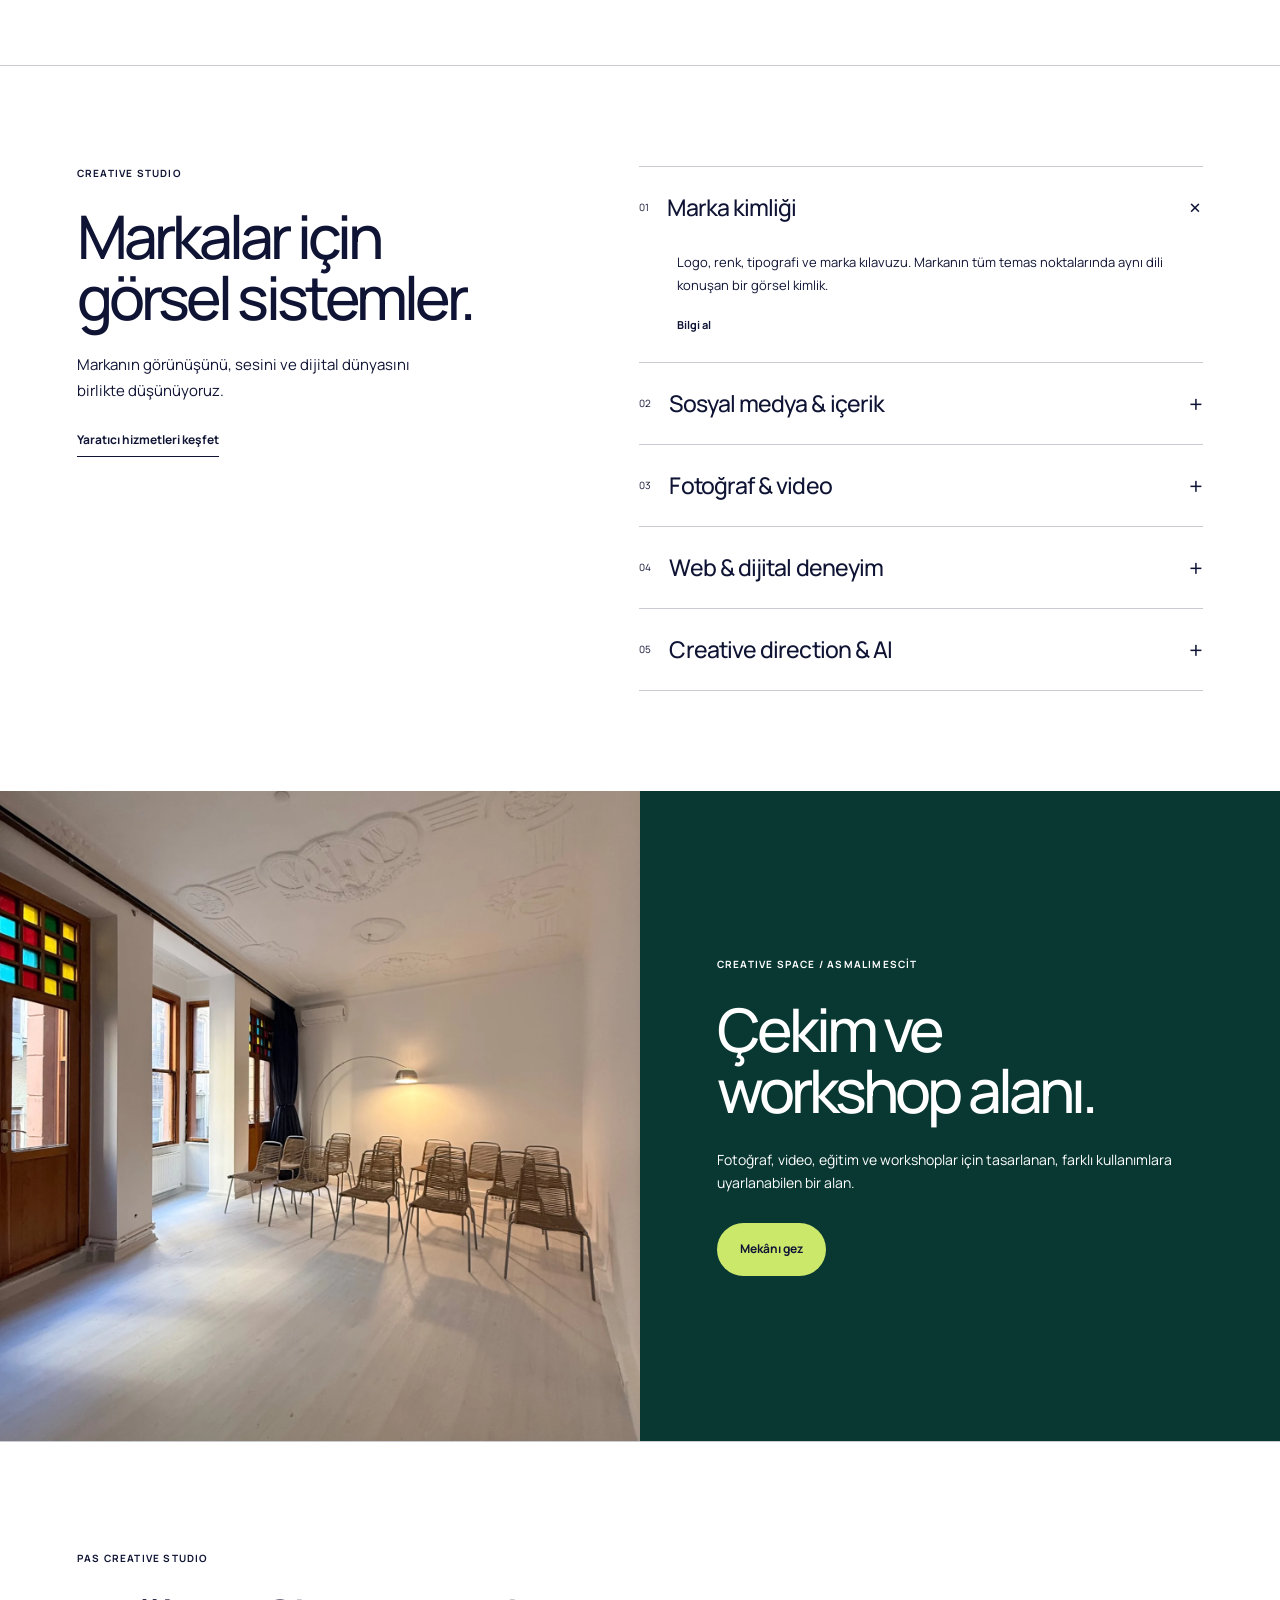
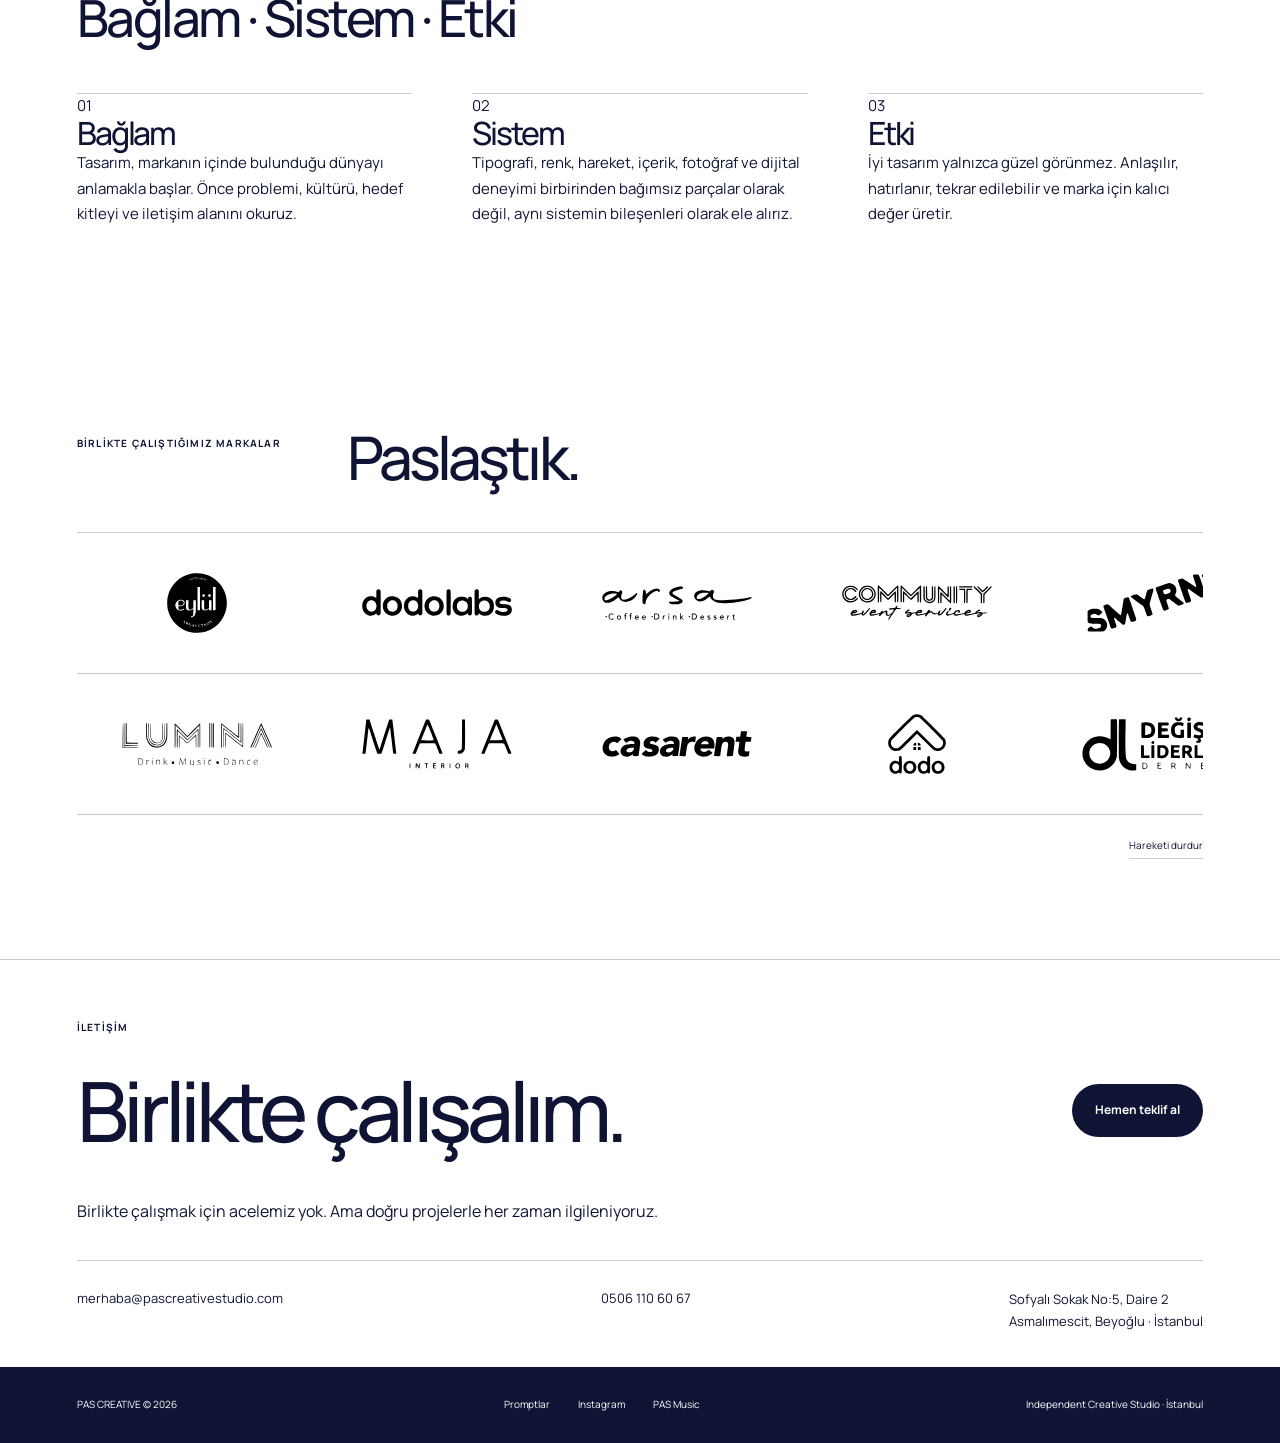
==== commit abfea14b: "Add files via upload" ====
--- a/creative/index.html
+++ b/creative/index.html
@@ -1,3 +1,3 @@
 <!doctype html><html lang="tr"><head><meta charset="utf-8"><meta name="viewport" content="width=device-width,initial-scale=1"><title>Markalar için görsel sistemler | PAS Creative</title><meta name="description" content="PAS Creative Studio: marka kimliği, web tasarımı, sosyal medya ve prodüksiyon. PAS Creative Space: Beyoğlu'nda kiralanabilir fotoğraf stüdyosu ve workshop alanı."><meta name="theme-color" content="#f2c4cd"><link rel="icon" href="/assets/lg-pas-creative.svg"><link rel="stylesheet" href="/assets/creative.css"><script defer src="/assets/packages.js"></script><script defer src="/assets/creative.js"></script></head><body data-page="home"><a class="skip" href="#main">İçeriğe geç</a><header><a class="brand" href="/creative/" aria-label="PAS Creative ana sayfa"><img src="/assets/lg-pas-creative.svg" alt="PAS Creative"></a><nav aria-label="Ana menü"><a href="/creative/hizmetler/" data-nav="studio">Creative Studio</a><a href="/creative/creative-space/" data-nav="space">Creative Space</a><a href="/creative/isler/" data-nav="works">Paslaştık</a></nav><div class="nav-end"><a class="music-link" href="/music/">Music </a><a class="small-cta quote-cta" href="tel:+905061106067"><span>Hemen teklif al</span><strong>0 506 110 60 67</strong></a><button class="menu-btn" aria-expanded="false" aria-label="Menüyü aç">☰</button></div></header><main id="main"><section class="hero"><div class="eyebrow">INDEPENDENT CREATIVE STUDIO <span class="place">BEYOĞLU, İSTANBUL</span></div><div class="hero-grid"><div class="hero-copy"><h1>Markalar için<br>görsel sistemler<br>kuruyoruz.</h1><div class="hero-actions"><a class="button navy" href="/creative/hizmetler/">Hizmetler </a><a class="button outline" href="/creative/creative-space/">Creative Space </a></div></div><div class="hero-art"><img class="hero-photo" src="/assets/studio-front.webp" alt="PAS Creative Space fotoğraf stüdyosunun karşıdan görünümü"><div class="hero-gallery" aria-label="Stüdyo fotoğrafları"><div class="hero-thumbnails"><button type="button" data-hero-photo="studio-front" aria-label="Beyaz fon ve yüksek tavan" aria-pressed="true"><img src="/assets/studio-front.webp" alt="Beyaz fon ve yüksek tavan" loading="lazy"></button><button type="button" data-hero-photo="studio-wide" aria-label="Gün ışığında fotoğraf stüdyosu" aria-pressed="false"><img src="/assets/studio-wide.webp" alt="Gün ışığında fotoğraf stüdyosu" loading="lazy"></button><button type="button" data-hero-photo="studio-set" aria-label="Çekim düzeni" aria-pressed="false"><img src="/assets/studio-set.webp" alt="Çekim düzeni" loading="lazy"></button><button type="button" data-hero-photo="workshop-table" aria-label="Workshop masa düzeni" aria-pressed="false"><img src="/assets/workshop-table.webp" alt="Workshop masa düzeni" loading="lazy"></button><button type="button" data-hero-photo="workshop-meeting" aria-label="Toplantı düzeni" aria-pressed="false"><img src="/assets/workshop-meeting.webp" alt="Toplantı düzeni" loading="lazy"></button><button type="button" data-hero-photo="workshop-seating" aria-label="Etkinlik oturma düzeni" aria-pressed="false"><img src="/assets/workshop-seating.webp" alt="Etkinlik oturma düzeni" loading="lazy"></button><button type="button" data-hero-photo="dressing" aria-label="Hazırlanma odası" aria-pressed="false"><img src="/assets/dressing.webp" alt="Hazırlanma odası" loading="lazy"></button></div><div class="hero-gallery-meta"><span id="hero-counter">1 / 7</span><button id="hero-autoplay" type="button" aria-pressed="false">Otomatik geçişi durdur</button></div></div></div></div></section><section id="iki-alan" class="section intro"><div class="section-head"><span class="eyebrow">PAS CREATIVE</span><h2>Creative Studio.<br>Creative Space.</h2></div><div class="two-doors"><a class="door studio-door" href="/creative/hizmetler/"><div class="door-top"><span>01 / YARATICI HİZMETLER</span><span></span></div><h3>Creative<br><em>Studio.</em></h3><p>Marka kimliği, sosyal medya, web tasarımı ve fotoğraf–video prodüksiyon. Fikirden uygulamaya, markan için birlikte çalışıyoruz.</p><div class="door-bottom">Hizmetler <span></span></div></a><a class="door space-door" href="/creative/creative-space/"><img loading="lazy" src="/assets/studio-set.webp" alt="Çekime hazır ışık ve fon düzeni"><div class="door-top"><span>02 / KİRALANABİLİR ALAN</span><span></span></div><h3>Creative<br><em>Space.</em></h3><p>Fotoğraf ve video çekimleri, workshoplar ve buluşmalar için Beyoğlu'nda bir üretim alanı. Bağımsız yaratıcılar, markalar ve ekipler için.</p><div class="door-bottom">Creative Space <span></span></div></a></div></section>
 <section class="section home-services"><div><span class="eyebrow">CREATIVE STUDIO</span><h2>Markalar için<br>görsel sistemler.</h2><p>Markanın görünüşünü, sesini ve dijital dünyasını birlikte düşünüyoruz.</p><a class="text-link" href="/creative/hizmetler/">Yaratıcı hizmetleri keşfet </a></div><div><details class="service" open><summary><span class="num">01</span><h3>Marka kimliği</h3><span class="plus">+</span></summary><div class="service-copy"><p>Logo, renk, tipografi ve marka kılavuzu. Markanın tüm temas noktalarında aynı dili konuşan bir görsel kimlik.</p><a href="mailto:merhaba@pascreativestudio.com?subject=Marka kimliği">Bilgi al </a></div></details><details class="service" ><summary><span class="num">02</span><h3>Sosyal medya & içerik</h3><span class="plus">+</span></summary><div class="service-copy"><p>İçerik stratejisi, görsel tasarım ve sosyal medya iletişimi. Markanın gündelik iletişimini birlikte planlayıp üretiyoruz.</p><a href="mailto:merhaba@pascreativestudio.com?subject=Sosyal medya & içerik">Bilgi al </a></div></details><details class="service" ><summary><span class="num">03</span><h3>Fotoğraf & video</h3><span class="plus">+</span></summary><div class="service-copy"><p>Ürün, portre, kampanya ve sosyal medya çekimleri. Yaratıcı yön, çekim ve post prodüksiyon sürecini aynı ekipte buluşturuyoruz.</p><a href="mailto:merhaba@pascreativestudio.com?subject=Fotoğraf & video">Bilgi al </a></div></details><details class="service" ><summary><span class="num">04</span><h3>Web & dijital deneyim</h3><span class="plus">+</span></summary><div class="service-copy"><p>Web tasarımı, etkileşim ve dijital iletişim. Markanı anlatan, ziyaretçiyi doğru adıma yönlendiren deneyimler.</p><a href="mailto:merhaba@pascreativestudio.com?subject=Web & dijital deneyim">Bilgi al </a></div></details><details class="service" ><summary><span class="num">05</span><h3>Creative direction & AI</h3><span class="plus">+</span></summary><div class="service-copy"><p>Kampanya fikri, sanat yönetimi ve AI destekli yaratıcı prodüksiyon. Fikirden görsel dünyaya, projenin yönünü birlikte belirliyoruz.</p><a href="mailto:merhaba@pascreativestudio.com?subject=Creative direction & AI">Bilgi al </a></div></details></div></section>
-<section class="space-teaser"><img loading="lazy" src="/assets/workshop-seating.webp" alt="PAS workshop alanında etkinlik oturma düzeni"><div><span class="eyebrow">CREATIVE SPACE / ASMALIMESCİT</span><h2>Çekim ve<br>workshop alanı.</h2><p>Fotoğraf, video, eğitim ve workshoplar için tasarlanan, farklı kullanımlara uyarlanabilen bir alan.</p><a class="button lime" href="/creative/creative-space/">Mekânı gez </a></div></section><section class="section philosophy" id="hakkimizda"><div class="section-head"><span class="eyebrow">PAS CREATIVE STUDIO</span><h2>Bağlam · Sistem · Etki</h2></div><div class="process-grid"><article><span>01</span><h3>Bağlam</h3><p>Tasarım, markanın içinde bulunduğu dünyayı anlamakla başlar. Önce problemi, kültürü, hedef kitleyi ve iletişim alanını okuruz.</p></article><article><span>02</span><h3>Sistem</h3><p>Tipografi, renk, hareket, içerik, fotoğraf ve dijital deneyimi birbirinden bağımsız parçalar olarak değil, aynı sistemin bileşenleri olarak ele alırız.</p></article><article><span>03</span><h3>Etki</h3><p>İyi tasarım yalnızca güzel görünmez. Anlaşılır, hatırlanır, tekrar edilebilir ve marka için kalıcı değer üretir.</p></article></div></section><section class="section clients"><div class="section-head"><span class="eyebrow">BİRLİKTE ÇALIŞTIĞIMIZ MARKALAR</span><h2>Paslaştık.</h2></div><div class="brand-strips"><div class="brand-strip"><div class="brand-track track-0"><div class="brand-group"><div class="client"><img loading="lazy" src="/assets/lg-eylul.svg" alt="Eylül Arnavutköy"></div><div class="client"><img loading="lazy" src="/assets/lg-dodolabs.svg" alt="Dodolabs"></div><div class="client"><img loading="lazy" src="/assets/lg-arsa.svg" alt="Arsa"></div><div class="client"><img loading="lazy" src="/assets/lg-ces.svg" alt="Community Event Services"></div><div class="client"><img loading="lazy" src="/assets/lg-smyrna.svg" alt="Smyrna"></div></div><div class="brand-group" aria-hidden="true"><div class="client"><img loading="lazy" src="/assets/lg-eylul.svg" alt="Eylül Arnavutköy"></div><div class="client"><img loading="lazy" src="/assets/lg-dodolabs.svg" alt="Dodolabs"></div><div class="client"><img loading="lazy" src="/assets/lg-arsa.svg" alt="Arsa"></div><div class="client"><img loading="lazy" src="/assets/lg-ces.svg" alt="Community Event Services"></div><div class="client"><img loading="lazy" src="/assets/lg-smyrna.svg" alt="Smyrna"></div></div></div></div><div class="brand-strip"><div class="brand-track track-1"><div class="brand-group"><div class="client"><img loading="lazy" src="/assets/lg-lumina.svg" alt="Lumina"></div><div class="client"><img loading="lazy" src="/assets/lg-maja.svg" alt="Maja Interior"></div><div class="client"><img loading="lazy" src="/assets/lg-casarent.svg" alt="Casarent"></div><div class="client"><img loading="lazy" src="/assets/lg-dodo.svg" alt="Dodo"></div><div class="client"><img loading="lazy" src="/assets/lg-dld.svg" alt="Değişim Liderleri Derneği"></div></div><div class="brand-group" aria-hidden="true"><div class="client"><img loading="lazy" src="/assets/lg-lumina.svg" alt="Lumina"></div><div class="client"><img loading="lazy" src="/assets/lg-maja.svg" alt="Maja Interior"></div><div class="client"><img loading="lazy" src="/assets/lg-casarent.svg" alt="Casarent"></div><div class="client"><img loading="lazy" src="/assets/lg-dodo.svg" alt="Dodo"></div><div class="client"><img loading="lazy" src="/assets/lg-dld.svg" alt="Değişim Liderleri Derneği"></div></div></div></div></div><button class="brand-motion" type="button" aria-pressed="false">Hareketi durdur</button></section></main><section id="iletisim" class="contact"><div class="eyebrow">İLETİŞİM</div><div class="contact-line"><h2>Birlikte çalışalım.</h2><a class="button navy" href="tel:+905061106067">Hemen teklif al</a></div><p class="contact-note">Birlikte çalışmak için acelemiz yok. Ama doğru projelerle her zaman ilgileniyoruz.</p><div class="contact-bottom"><a href="mailto:merhaba@pascreativestudio.com">merhaba@pascreativestudio.com</a><a href="tel:+905061106067">0506 110 60 67</a><p>Sofyalı Sokak No:5, Daire 2<br>Asmalımescit, Beyoğlu · İstanbul</p></div></section><footer><a href="/creative/">PAS CREATIVE © 2026</a><div><a href="/promptlar/">Prompt arşivi </a><a href="https://www.instagram.com/pascreatives/" target="_blank" rel="noopener">Instagram </a><a href="/music/">PAS Music </a></div><span>Independent Creative Studio · İstanbul</span></footer><dialog id="lightbox"><button class="close" aria-label="Fotoğrafı kapat">×</button><img alt=""><p></p><div class="light-controls"><button id="prev-photo" aria-label="Önceki fotoğraf">Önceki</button><span id="photo-count"></span><button id="next-photo" aria-label="Sonraki fotoğraf">Sonraki</button></div></dialog><dialog id="booking"><button class="close" aria-label="Kiralama penceresini kapat">×</button><p class="eyebrow">CREATIVE SPACE / KİRALAMA</p><h2>Kiralama talebi.</h2><a class="booking-phone" href="tel:+905061106067">Hemen teklif al · 0 506 110 60 67</a><div class="steps"><span>01 Paket</span><span>02 Ek hizmetler</span><span>03 Talep</span></div><div id="booking-content"></div><div class="booking-bottom"><button id="back-step" class="text-btn"> Geri</button><div aria-live="polite"><small>KDV hariç tahmini toplam</small><strong id="total"></strong></div><button id="next-step" class="button navy">Devam </button></div></dialog></body></html>+<section class="space-teaser"><img loading="lazy" src="/assets/workshop-seating.webp" alt="PAS workshop alanında etkinlik oturma düzeni"><div><span class="eyebrow">CREATIVE SPACE / ASMALIMESCİT</span><h2>Çekim ve<br>workshop alanı.</h2><p>Fotoğraf, video, eğitim ve workshoplar için tasarlanan, farklı kullanımlara uyarlanabilen bir alan.</p><a class="button lime" href="/creative/creative-space/">Mekânı gez </a></div></section><section class="section philosophy" id="hakkimizda"><div class="section-head"><span class="eyebrow">PAS CREATIVE STUDIO</span><h2>Bağlam · Sistem · Etki</h2></div><div class="process-grid"><article><span>01</span><h3>Bağlam</h3><p>Tasarım, markanın içinde bulunduğu dünyayı anlamakla başlar. Önce problemi, kültürü, hedef kitleyi ve iletişim alanını okuruz.</p></article><article><span>02</span><h3>Sistem</h3><p>Tipografi, renk, hareket, içerik, fotoğraf ve dijital deneyimi birbirinden bağımsız parçalar olarak değil, aynı sistemin bileşenleri olarak ele alırız.</p></article><article><span>03</span><h3>Etki</h3><p>İyi tasarım yalnızca güzel görünmez. Anlaşılır, hatırlanır, tekrar edilebilir ve marka için kalıcı değer üretir.</p></article></div></section><section class="section clients"><div class="section-head"><span class="eyebrow">BİRLİKTE ÇALIŞTIĞIMIZ MARKALAR</span><h2>Paslaştık.</h2></div><div class="brand-strips"><div class="brand-strip"><div class="brand-track track-0"><div class="brand-group"><div class="client"><img loading="lazy" src="/assets/lg-eylul.svg" alt="Eylül Arnavutköy"></div><div class="client"><img loading="lazy" src="/assets/lg-dodolabs.svg" alt="Dodolabs"></div><div class="client"><img loading="lazy" src="/assets/lg-arsa.svg" alt="Arsa"></div><div class="client"><img loading="lazy" src="/assets/lg-ces.svg" alt="Community Event Services"></div><div class="client"><img loading="lazy" src="/assets/lg-smyrna.svg" alt="Smyrna"></div></div><div class="brand-group" aria-hidden="true"><div class="client"><img loading="lazy" src="/assets/lg-eylul.svg" alt="Eylül Arnavutköy"></div><div class="client"><img loading="lazy" src="/assets/lg-dodolabs.svg" alt="Dodolabs"></div><div class="client"><img loading="lazy" src="/assets/lg-arsa.svg" alt="Arsa"></div><div class="client"><img loading="lazy" src="/assets/lg-ces.svg" alt="Community Event Services"></div><div class="client"><img loading="lazy" src="/assets/lg-smyrna.svg" alt="Smyrna"></div></div></div></div><div class="brand-strip"><div class="brand-track track-1"><div class="brand-group"><div class="client"><img loading="lazy" src="/assets/lg-lumina.svg" alt="Lumina"></div><div class="client"><img loading="lazy" src="/assets/lg-maja.svg" alt="Maja Interior"></div><div class="client"><img loading="lazy" src="/assets/lg-casarent.svg" alt="Casarent"></div><div class="client"><img loading="lazy" src="/assets/lg-dodo.svg" alt="Dodo"></div><div class="client"><img loading="lazy" src="/assets/lg-dld.svg" alt="Değişim Liderleri Derneği"></div></div><div class="brand-group" aria-hidden="true"><div class="client"><img loading="lazy" src="/assets/lg-lumina.svg" alt="Lumina"></div><div class="client"><img loading="lazy" src="/assets/lg-maja.svg" alt="Maja Interior"></div><div class="client"><img loading="lazy" src="/assets/lg-casarent.svg" alt="Casarent"></div><div class="client"><img loading="lazy" src="/assets/lg-dodo.svg" alt="Dodo"></div><div class="client"><img loading="lazy" src="/assets/lg-dld.svg" alt="Değişim Liderleri Derneği"></div></div></div></div></div><button class="brand-motion" type="button" aria-pressed="false">Hareketi durdur</button></section></main><section id="iletisim" class="contact"><div class="eyebrow">İLETİŞİM</div><div class="contact-line"><h2>Birlikte çalışalım.</h2><a class="button navy" href="tel:+905061106067">Hemen teklif al</a></div><p class="contact-note">Birlikte çalışmak için acelemiz yok. Ama doğru projelerle her zaman ilgileniyoruz.</p><div class="contact-bottom"><a href="mailto:merhaba@pascreativestudio.com">merhaba@pascreativestudio.com</a><a href="tel:+905061106067">0506 110 60 67</a><p>Sofyalı Sokak No:5, Daire 2<br>Asmalımescit, Beyoğlu · İstanbul</p></div></section><footer><a href="/creative/">PAS CREATIVE © 2026</a><div><a href="/promptlar/">Promptlar </a><a href="https://www.instagram.com/pascreatives/" target="_blank" rel="noopener">Instagram </a><a href="/music/">PAS Music </a></div><span>Independent Creative Studio · İstanbul</span></footer><dialog id="lightbox"><button class="close" aria-label="Fotoğrafı kapat">×</button><img alt=""><p></p><div class="light-controls"><button id="prev-photo" aria-label="Önceki fotoğraf">Önceki</button><span id="photo-count"></span><button id="next-photo" aria-label="Sonraki fotoğraf">Sonraki</button></div></dialog><dialog id="booking"><button class="close" aria-label="Kiralama penceresini kapat">×</button><p class="eyebrow">CREATIVE SPACE / KİRALAMA</p><h2>Kiralama talebi.</h2><a class="booking-phone" href="tel:+905061106067">Hemen teklif al · 0 506 110 60 67</a><div class="steps"><span>01 Paket</span><span>02 Ek hizmetler</span><span>03 Talep</span></div><div id="booking-content"></div><div class="booking-bottom"><button id="back-step" class="text-btn"> Geri</button><div aria-live="polite"><small>KDV hariç tahmini toplam</small><strong id="total"></strong></div><button id="next-step" class="button navy">Devam </button></div></dialog></body></html>
--- a/assets/creative.css
+++ b/assets/creative.css
@@ -15,3 +15,5 @@
 @media(min-width:1600px){.brand-strips .client{width:290px}}
 @media(max-width:760px){.quote-cta{display:flex;padding:7px 12px;font-size:10px;border-radius:25px}.quote-cta strong{font-size:9px}.nav-end{gap:10px}.music-link{font-size:10px}.hero-art{height:auto}.hero-photo{height:460px}.hero-gallery{display:block;margin-top:12px}.hero-thumbnails{display:grid;grid-template-columns:repeat(7,minmax(0,1fr));gap:6px}.hero-thumbnails button{padding:2px;border:1px solid transparent;opacity:.6;background:white;min-width:0}.hero-thumbnails img{height:55px;width:100%;object-fit:cover}.hero-gallery-meta{display:flex;justify-content:space-between;align-items:center;margin-top:12px;font-size:10px}.hero-gallery-meta button{background:none;padding:4px 0;font-size:10px;text-decoration:underline;text-underline-offset:4px}.brand-strips .client{width:160px;height:110px;padding:26px}.brand-strips .client img{max-width:110px;height:55px}.contact-line{flex-wrap:wrap}.booking-phone{font-size:12px}}
 @media(max-width:380px){.nav-end{gap:7px}.music-link{display:none}.hero-photo{height:400px}.hero-thumbnails{gap:3px}}
+
+.prompt-list{display:grid;grid-template-columns:1fr 1fr;gap:24px}.prompt-item{display:flex;flex-direction:column;gap:30px;border:1px solid var(--line);padding:35px;min-height:260px;background:white}.prompt-item:hover{background:var(--paper);border-color:var(--navy)}.prompt-item h2{font-size:38px;line-height:1.12}.prompt-open{margin-top:auto;font-size:12px;text-decoration:underline;text-underline-offset:5px}@media(max-width:760px){.prompt-list{grid-template-columns:1fr}.prompt-item{padding:25px;min-height:230px}.prompt-item h2{font-size:32px}}
